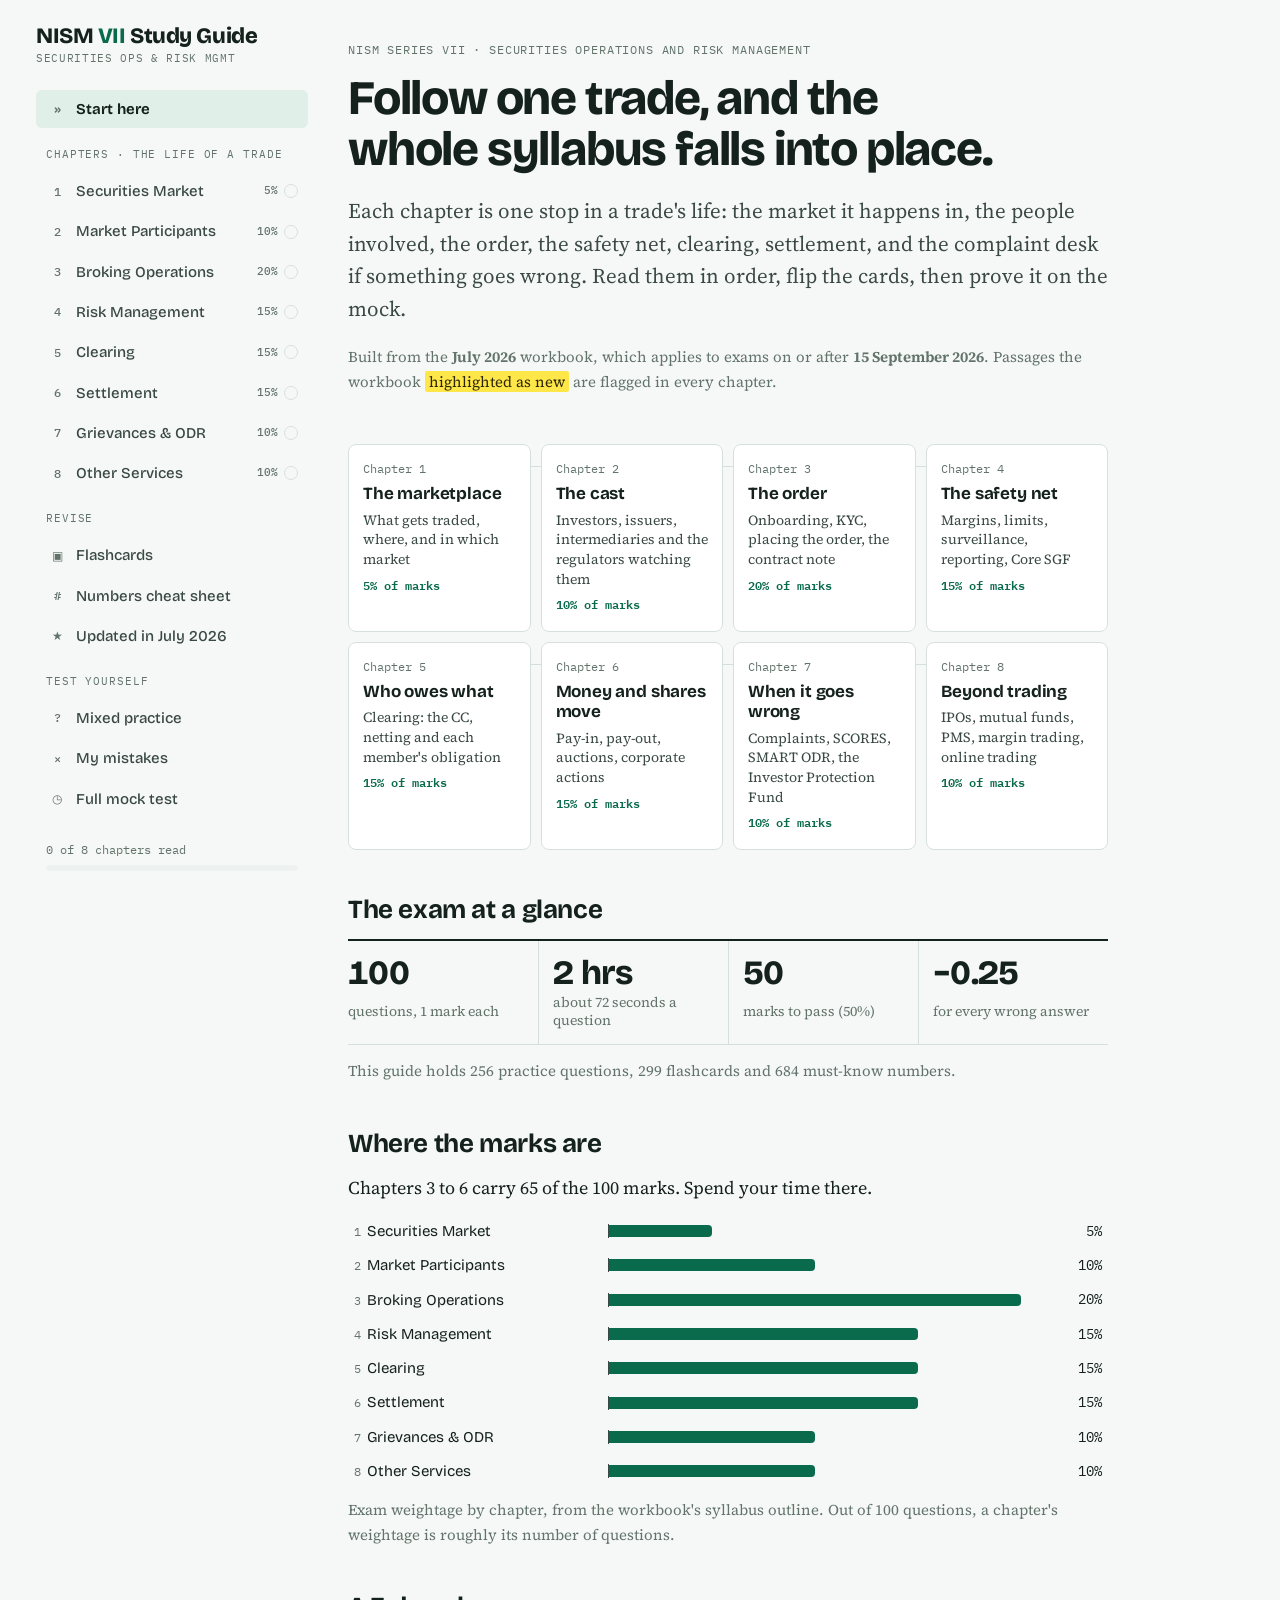
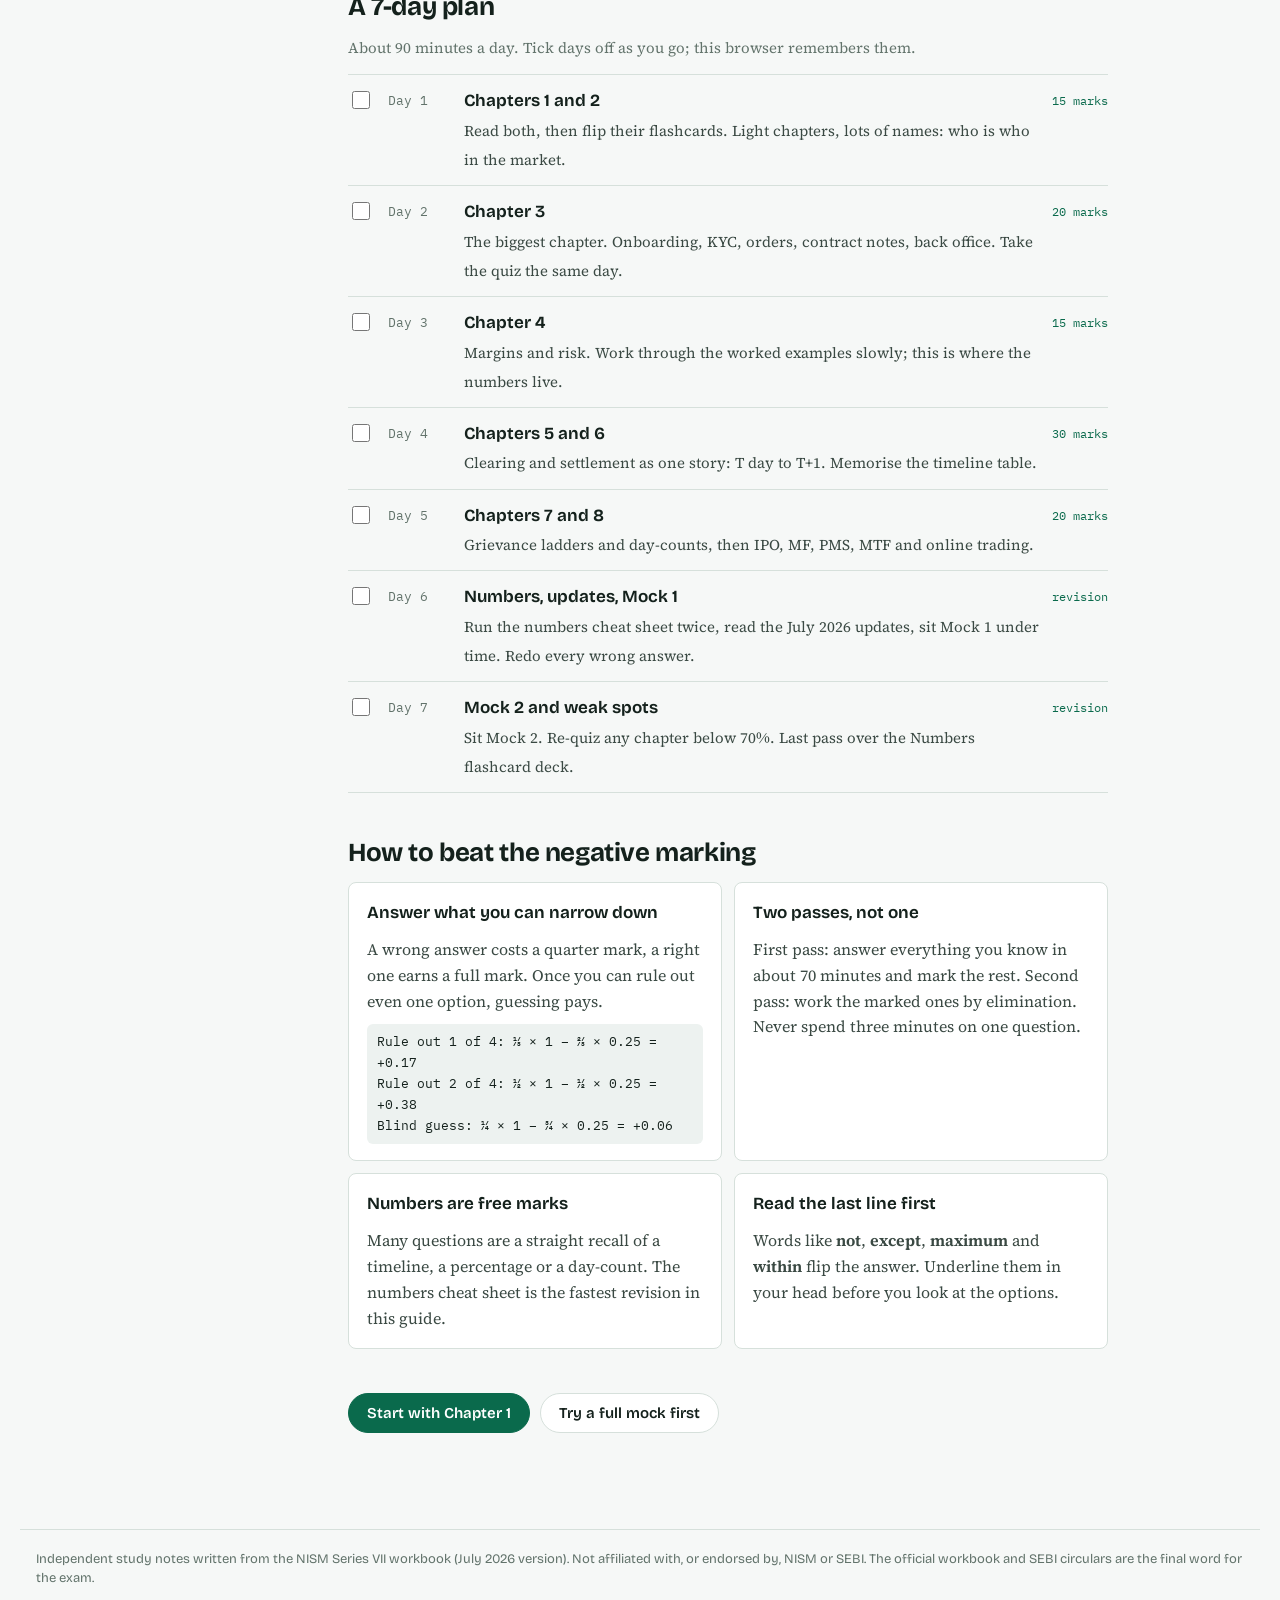
==== NISM-VII/site/index.html @ c2e6e988 "Initial commit" ====
<!doctype html><html><head><meta charset=utf8><meta name=viewport content="width=device-width,initial-scale=1,viewport-fit=cover"><style>:root{color-scheme:light;box-sizing:border-box;padding-top:env(safe-area-inset-top,0px);padding-bottom:env(safe-area-inset-bottom,0px)}html{scroll-padding-top:env(safe-area-inset-top,0px)}body{margin:0;padding:0;font:14px -apple-system,BlinkMacSystemFont,sans-serif;background:#fff;color:#000}img{max-width:100%}[hidden]:not([hidden=until-found i]){display:none!important}</style><meta name="description" content="Free, plain-English study guide for the NISM Series VII (Securities Operations and Risk Management) exam: chapter notes, flashcards, practice quizzes, a numbers cheat sheet and a timed 100-question mock test."><link rel="icon" href="data:image/svg+xml,%3Csvg xmlns=%27http://www.w3.org/2000/svg%27 viewBox=%270 0 32 32%27%3E%3Crect width=%2732%27 height=%2732%27 rx=%277%27 fill=%27%230a6a4c%27/%3E%3Ctext x=%2716%27 y=%2722%27 text-anchor=%27middle%27 font-family=%27Arial,sans-serif%27 font-weight=%27700%27 font-size=%2714%27 fill=%27white%27%3EVII%3C/text%3E%3C/svg%3E"></head><body>
<title>NISM VII Study Guide</title>

<link rel="preconnect" href="https://fonts.googleapis.com">
<link rel="preconnect" href="https://fonts.gstatic.com" crossorigin>
<link rel="stylesheet" href="https://fonts.googleapis.com/css2?family=Bricolage+Grotesque:opsz,wght@12..96,400..800&family=IBM+Plex+Mono:wght@400;500;600&family=Source+Serif+4:ital,opsz,wght@0,8..60,400..700;1,8..60,400..500&display=swap">
<style>
/* Layout: app shell. A sticky chapter rail on the left (the trade's journey, chapter by chapter) and one ~68ch reading column; under 960px the rail becomes a sticky top bar with a drop-down menu. */
:root {
  --bg: #f6f8f7;
  --surface: #ffffff;
  --sunk: #edf2f0;
  --ink: #14211c;
  --ink-2: #3a4943;
  --muted: #62736b;
  --line: #d6e0db;
  --accent: #0a6a4c;
  --accent-ink: #ffffff;
  --accent-soft: #e0efe8;
  --hook: #855700;
  --hook-soft: #faefd6;
  --trap: #ad2a20;
  --trap-soft: #fbe7e4;
  --ex: #1b5a99;
  --ex-soft: #e4edf8;
  --mark: #ffe74a;
  --mark-ink: #2b2600;
  --good: #0b7a47;
  --good-soft: #def3e7;
  --bad: #bf3329;
  --bad-soft: #fbe5e2;
  --font-display: "Bricolage Grotesque", "Segoe UI", system-ui, sans-serif;
  --font-body: "Source Serif 4", Georgia, "Times New Roman", serif;
  --font-mono: "IBM Plex Mono", ui-monospace, "Cascadia Mono", Consolas, monospace;
  --r: 8px;
}
@media (prefers-color-scheme: dark) {
  :root:not([data-theme="light"]) {
    --bg: #0d1311; --surface: #141c19; --sunk: #1a2420; --ink: #e3ebe7; --ink-2: #c2cec8; --muted: #8fa199;
    --line: #2a3732; --accent: #4cc497; --accent-ink: #05241a; --accent-soft: #15322a;
    --hook: #efbb57; --hook-soft: #2c2411; --trap: #f38b81; --trap-soft: #3a1c19; --ex: #8ab8f1; --ex-soft: #152638;
    --mark: #e8d33c; --mark-ink: #1f1b00; --good: #55d293; --good-soft: #143224; --bad: #f38b81; --bad-soft: #3a1c19;
    color-scheme: dark;
  }
}
:root[data-theme="dark"] {
  --bg: #0d1311; --surface: #141c19; --sunk: #1a2420; --ink: #e3ebe7; --ink-2: #c2cec8; --muted: #8fa199;
  --line: #2a3732; --accent: #4cc497; --accent-ink: #05241a; --accent-soft: #15322a;
  --hook: #efbb57; --hook-soft: #2c2411; --trap: #f38b81; --trap-soft: #3a1c19; --ex: #8ab8f1; --ex-soft: #152638;
  --mark: #e8d33c; --mark-ink: #1f1b00; --good: #55d293; --good-soft: #143224; --bad: #f38b81; --bad-soft: #3a1c19;
  color-scheme: dark;
}

* { box-sizing: border-box; }
html { scroll-padding-top: 24px; }
body { background: var(--bg); color: var(--ink); font-family: var(--font-body); font-size: 18px; line-height: 1.62; -webkit-font-smoothing: antialiased; }
a { color: var(--accent); }
button { font: inherit; color: inherit; }
:focus-visible { outline: 2px solid var(--accent); outline-offset: 2px; border-radius: 4px; }
b, strong { font-weight: 650; }

.shell {
  display: grid; grid-template-columns: 272px minmax(0, 1fr); gap: 40px; align-items: start;
  padding-left: max(16px, env(safe-area-inset-left, 0px)); padding-right: max(16px, env(safe-area-inset-right, 0px));
  max-width: 1240px; margin: 0 auto;
}

/* ---------- rail ---------- */
.rail { position: sticky; top: env(safe-area-inset-top, 0px); max-height: 100vh; overflow-y: auto; padding-block: 24px; font-family: var(--font-display); }
.brand { display: flex; align-items: center; justify-content: space-between; gap: 12px; }
.brand a { text-decoration: none; color: var(--ink); display: grid; gap: 2px; }
.brand .b1 { font-size: 22px; font-weight: 800; letter-spacing: -0.02em; line-height: 1.1; }
.brand .b1 em { font-style: normal; color: var(--accent); }
.brand .b2 { font-family: var(--font-mono); font-size: 11px; letter-spacing: .06em; text-transform: uppercase; color: var(--muted); }
.menu-btn { display: none; border: 1px solid var(--line); background: var(--surface); border-radius: 999px; padding: 6px 14px; font-family: var(--font-display); font-size: 14px; font-weight: 600; cursor: pointer; }
.nav { display: grid; gap: 2px; margin-top: 22px; }
.nav .grp { font-family: var(--font-mono); font-size: 11px; letter-spacing: .08em; text-transform: uppercase; color: var(--muted); margin: 16px 10px 6px; }
.nav a { display: grid; grid-template-columns: 22px minmax(0, 1fr) auto; align-items: center; gap: 8px; padding: 7px 10px; border-radius: 6px; color: var(--ink-2); text-decoration: none; font-size: 15px; font-weight: 500; }
.nav a:hover { background: var(--sunk); color: var(--ink); }
.nav a.on { background: var(--accent-soft); color: var(--ink); font-weight: 650; }
.nav .no { font-family: var(--font-mono); font-size: 12px; color: var(--muted); text-align: center; }
.nav .t { overflow: hidden; text-overflow: ellipsis; white-space: nowrap; }
.nav .meta { font-family: var(--font-mono); font-size: 11px; color: var(--muted); font-variant-numeric: tabular-nums; display: flex; gap: 6px; align-items: center; }
.nav .tick { width: 14px; height: 14px; border-radius: 50%; border: 1.5px solid var(--line); display: inline-grid; place-items: center; }
.nav .tick.done { background: var(--accent); border-color: var(--accent); }
.nav .tick.done::after { content: ""; width: 6px; height: 3px; border: solid var(--accent-ink); border-width: 0 0 1.5px 1.5px; transform: rotate(-45deg) translate(0.5px, -0.5px); }
.nav .pill { font-family: var(--font-mono); font-size: 11px; background: var(--trap-soft); color: var(--trap); padding: 1px 7px; border-radius: 999px; }
.railprog { margin: 22px 10px 0; font-family: var(--font-mono); font-size: 12px; color: var(--muted); }
.railprog .bar { height: 6px; border-radius: 3px; background: var(--sunk); margin-top: 6px; overflow: hidden; }
.railprog .bar i { display: block; height: 100%; background: var(--accent); border-radius: 3px; }

/* ---------- main ---------- */
main { min-width: 0; padding-block: 40px 96px; }
.page { max-width: 760px; }
.eyebrow { font-family: var(--font-mono); font-size: 12px; letter-spacing: .07em; text-transform: uppercase; color: var(--muted); }
h1, h2, h3, h4 { font-family: var(--font-display); text-wrap: balance; color: var(--ink); }
h1 { font-size: clamp(32px, 4.6vw, 48px); line-height: 1.06; letter-spacing: -0.025em; font-weight: 750; margin: 10px 0 16px; }
h2 { font-size: 26px; line-height: 1.2; letter-spacing: -0.015em; font-weight: 700; margin: 0 0 14px; }
h3 { font-size: 20px; font-weight: 650; margin: 0 0 10px; }
h4 { font-size: 16px; font-weight: 650; margin: 0 0 8px; }
.lead { font-size: 21px; line-height: 1.55; color: var(--ink-2); margin: 0; }
p { margin: 0 0 14px; }
.small { font-size: 15px; color: var(--muted); }
.mono { font-family: var(--font-mono); }
.h-sm { font-size: 13px; font-family: var(--font-mono); letter-spacing: .08em; text-transform: uppercase; color: var(--muted); font-weight: 500; margin-bottom: 10px; }

.btn { display: inline-flex; align-items: center; gap: 8px; border: 1px solid var(--line); background: var(--surface); color: var(--ink); padding: 10px 18px; border-radius: 999px; text-decoration: none; font-family: var(--font-display); font-weight: 600; font-size: 15px; cursor: pointer; line-height: 1.2; }
.btn:hover { border-color: var(--ink-2); }
.btn.primary { background: var(--accent); border-color: var(--accent); color: var(--accent-ink); }
.btn.primary:hover { filter: brightness(1.08); }
.btn.ghost { background: transparent; }
.btn:disabled { opacity: .45; cursor: not-allowed; }
.btns { display: flex; flex-wrap: wrap; gap: 10px; }

/* ---------- home ---------- */
.hero { display: grid; gap: 4px; margin-bottom: 36px; }
.hero .note { margin-top: 16px; font-size: 15px; color: var(--muted); }
.hero .note mark { background: var(--mark); color: var(--mark-ink); padding: 0 4px; border-radius: 2px; }
.journey { list-style: none; padding: 0; margin: 0 0 44px; display: grid; grid-template-columns: repeat(4, minmax(0, 1fr)); gap: 10px; counter-reset: stop; }
.journey li { position: relative; }
.journey a { display: grid; gap: 6px; align-content: start; height: 100%; padding: 14px 14px 16px; border: 1px solid var(--line); border-radius: var(--r); background: var(--surface); text-decoration: none; color: var(--ink); position: relative; }
.journey a:hover { border-color: var(--accent); }
.journey .stop { display: flex; justify-content: space-between; align-items: center; font-family: var(--font-mono); font-size: 12px; color: var(--muted); font-variant-numeric: tabular-nums; }
.journey .stop .tick { width: 16px; height: 16px; }
.journey .story { font-family: var(--font-display); font-weight: 700; font-size: 17px; line-height: 1.2; letter-spacing: -0.01em; }
.journey .sub { font-size: 14px; line-height: 1.4; color: var(--ink-2); }
.journey .wt { font-family: var(--font-mono); font-size: 12px; color: var(--accent); font-weight: 600; }
.journey .track { position: absolute; top: 22px; right: -11px; width: 12px; height: 1px; background: var(--line); }
.journey li:nth-child(4n) .track, .journey li:last-child .track { display: none; }

.facts { display: grid; grid-template-columns: repeat(4, minmax(0, 1fr)); gap: 0; border-top: 2px solid var(--ink); border-bottom: 1px solid var(--line); margin-bottom: 14px; }
.facts div { padding: 14px 14px 14px 0; display: grid; gap: 2px; }
.facts div + div { padding-left: 14px; border-left: 1px solid var(--line); }
.facts b { font-family: var(--font-display); font-size: 34px; font-weight: 750; letter-spacing: -0.02em; line-height: 1.05; font-variant-numeric: tabular-nums; }
.facts span { font-size: 14px; color: var(--muted); line-height: 1.35; }
.block { margin-bottom: 44px; }

.wbars { display: grid; gap: 4px; margin: 6px 0 12px; }
.wrow { display: grid; grid-template-columns: minmax(0, 15rem) minmax(0, 1fr) 4.2rem; gap: 14px; align-items: center; padding: 3px 6px; border-radius: 6px; text-decoration: none; color: var(--ink); position: relative; }
.wrow:hover { background: var(--sunk); }
.wrow .lbl { font-family: var(--font-display); font-size: 15px; white-space: nowrap; overflow: hidden; text-overflow: ellipsis; }
.wrow .lbl span { font-family: var(--font-mono); color: var(--muted); font-size: 12px; margin-right: 6px; }
.wrow .track2 { height: 14px; border-left: 1px solid var(--ink-2); display: flex; align-items: center; }
.wrow .track2 i { display: block; height: 12px; background: var(--accent); border-radius: 0 4px 4px 0; width: calc(var(--w) * 5%); }
.wrow .val { font-family: var(--font-mono); font-size: 14px; font-variant-numeric: tabular-nums; text-align: right; }
.wrow .tip { position: absolute; right: 4.8rem; top: -30px; background: var(--ink); color: var(--bg); font-family: var(--font-mono); font-size: 12px; padding: 4px 8px; border-radius: 4px; opacity: 0; pointer-events: none; transition: opacity .12s; white-space: nowrap; z-index: 2; }
.wrow:hover .tip, .wrow:focus-visible .tip { opacity: 1; }

.plan { list-style: none; padding: 0; margin: 0; display: grid; gap: 0; border-top: 1px solid var(--line); }
.plan li { display: grid; grid-template-columns: 28px 64px minmax(0, 1fr) auto; gap: 12px; align-items: start; padding: 12px 0; border-bottom: 1px solid var(--line); }
.plan input { width: 18px; height: 18px; margin-top: 4px; accent-color: var(--accent); }
.plan .day { font-family: var(--font-mono); font-size: 13px; color: var(--muted); padding-top: 3px; }
.plan .what b { font-family: var(--font-display); font-weight: 650; display: block; font-size: 17px; }
.plan .what span { font-size: 15px; color: var(--ink-2); }
.plan .mk { font-family: var(--font-mono); font-size: 12px; color: var(--accent); padding-top: 4px; white-space: nowrap; }
.plan li.done .what { opacity: .55; }

.tips { display: grid; grid-template-columns: repeat(2, minmax(0, 1fr)); gap: 12px; }
.tip-card { background: var(--surface); border: 1px solid var(--line); border-radius: var(--r); padding: 16px 18px; }
.tip-card h3 { font-size: 17px; }
.tip-card p { font-size: 16px; margin: 0; color: var(--ink-2); }
.tip-card .calc { font-family: var(--font-mono); font-size: 13px; background: var(--sunk); padding: 8px 10px; border-radius: 6px; margin-top: 10px; color: var(--ink); line-height: 1.6; }

/* ---------- chapter ---------- */
.ch-head { margin-bottom: 28px; }
.focus { background: var(--surface); border: 1px solid var(--line); border-radius: var(--r); padding: 18px 22px 8px; margin-bottom: 26px; }
.focus ul { margin: 0; padding-left: 20px; }
.focus li { margin-bottom: 8px; font-size: 17px; }
.toc { display: flex; flex-wrap: wrap; gap: 6px; margin-bottom: 40px; }
.toc button { border: 1px solid var(--line); background: transparent; border-radius: 999px; padding: 5px 12px; font-family: var(--font-display); font-size: 14px; color: var(--ink-2); cursor: pointer; text-align: left; }
.toc button:hover { border-color: var(--accent); color: var(--ink); }
.toc .sid { font-family: var(--font-mono); font-size: 12px; color: var(--muted); margin-right: 4px; }
.sec { padding-top: 30px; margin-top: 10px; border-top: 1px solid var(--line); margin-bottom: 18px; }
.sec h2 .sid { font-family: var(--font-mono); font-size: 15px; font-weight: 500; color: var(--accent); margin-right: 10px; vertical-align: 3px; }
.sec ul.list { padding-left: 22px; margin: 0 0 16px; }
.sec ul.list li { margin-bottom: 6px; }
.sec ul.list li::marker { color: var(--accent); }

.callout { border-radius: var(--r); padding: 14px 18px 4px; margin: 18px 0; font-size: 17px; }
.callout .lbl { display: inline-block; font-family: var(--font-mono); font-size: 11px; font-weight: 600; letter-spacing: .08em; text-transform: uppercase; margin-bottom: 6px; }
.callout > div:last-child { margin-bottom: 10px; }
.callout.hook { background: var(--hook-soft); }
.callout.hook .lbl { color: var(--hook); }
.callout.trap { background: var(--trap-soft); }
.callout.trap .lbl { color: var(--trap); }
.callout.example { background: var(--ex-soft); }
.callout.example .lbl { color: var(--ex); }
.callout.new { background: var(--sunk); border: 1px dashed var(--line); }
.callout.new .lbl { background: var(--mark); color: var(--mark-ink); padding: 1px 6px; border-radius: 2px; }
p.key { font-weight: 600; margin: 16px 0; padding: 10px 0; border-top: 1px solid var(--line); border-bottom: 1px solid var(--line); }
p.key .tag, .tag { font-family: var(--font-mono); font-size: 11px; font-weight: 600; letter-spacing: .08em; text-transform: uppercase; color: var(--accent); margin-right: 10px; vertical-align: 1px; }

ol.steps { list-style: none; padding: 0; margin: 16px 0 20px; display: grid; gap: 0; }
ol.steps li { display: grid; grid-template-columns: 30px minmax(0, 1fr); gap: 14px; position: relative; padding-bottom: 14px; }
ol.steps li:not(:last-child)::before { content: ""; position: absolute; left: 14px; top: 30px; bottom: 0; width: 1px; background: var(--line); }
ol.steps .n { width: 30px; height: 30px; border-radius: 50%; border: 1.5px solid var(--accent); color: var(--accent); display: grid; place-items: center; font-family: var(--font-mono); font-size: 13px; font-weight: 600; background: var(--bg); }
ol.steps .st { display: block; font-family: var(--font-display); font-size: 17px; font-weight: 650; padding-top: 2px; }
ol.steps li > div > div { font-size: 17px; color: var(--ink-2); }

figure.tbl { margin: 18px 0 22px; }
figure.tbl figcaption { font-family: var(--font-mono); font-size: 12px; letter-spacing: .05em; text-transform: uppercase; color: var(--muted); margin-bottom: 6px; }
.scroll { overflow-x: auto; -webkit-overflow-scrolling: touch; }
table { border-collapse: collapse; width: 100%; font-size: 15.5px; line-height: 1.45; font-variant-numeric: tabular-nums; }
th { font-family: var(--font-display); font-weight: 650; text-align: left; font-size: 14px; color: var(--ink); border-bottom: 2px solid var(--ink-2); padding: 8px 12px 8px 0; vertical-align: bottom; }
td { padding: 9px 12px 9px 0; border-bottom: 1px solid var(--line); vertical-align: top; }
th + th, td + td { padding-left: 12px; }
tbody tr:hover td { background: var(--sunk); }

.compare { display: grid; gap: 12px; margin: 18px 0 22px; }
.compare.c2 { grid-template-columns: repeat(2, minmax(0, 1fr)); }
.compare.c3 { grid-template-columns: repeat(3, minmax(0, 1fr)); }
.cmp { border: 1px solid var(--line); border-radius: var(--r); padding: 14px 16px 6px; background: var(--surface); min-width: 0; }
.cmp h4 { font-size: 16px; padding-bottom: 8px; border-bottom: 1px solid var(--line); margin-bottom: 10px; }
.cmp ul { padding-left: 18px; margin: 0 0 8px; font-size: 16px; }
.cmp li { margin-bottom: 6px; }

.numtbl td:last-child, .numtbl th:last-child { text-align: right; }
.numtbl td.v { font-family: var(--font-mono); font-weight: 600; font-size: 14.5px; color: var(--ink); white-space: normal; min-width: 7rem; }
.numtbl td.r { font-family: var(--font-mono); font-size: 12px; color: var(--muted); white-space: nowrap; }

.endbar { margin-top: 36px; padding: 22px; border-radius: var(--r); background: var(--surface); border: 1px solid var(--line); display: grid; gap: 16px; }
.check { display: flex; align-items: center; gap: 10px; font-family: var(--font-display); font-weight: 600; font-size: 16px; cursor: pointer; }
.check input { width: 20px; height: 20px; accent-color: var(--accent); }
.pn { display: flex; justify-content: space-between; gap: 12px; flex-wrap: wrap; margin-top: 18px; font-family: var(--font-display); font-size: 15px; }
.pn a { text-decoration: none; }

/* ---------- flashcards ---------- */
.chips { display: flex; flex-wrap: wrap; gap: 6px; margin: 16px 0 22px; }
.chip { border: 1px solid var(--line); background: var(--surface); border-radius: 999px; padding: 5px 12px; font-family: var(--font-display); font-size: 14px; color: var(--ink-2); text-decoration: none; cursor: pointer; }
.chip.on { background: var(--ink); color: var(--bg); border-color: var(--ink); }
.fc-stage { perspective: 1400px; }
.fc { display: grid; cursor: pointer; transition: transform .45s cubic-bezier(.2,.7,.2,1); transform-style: preserve-3d; min-height: 280px; }
.fc.flipped { transform: rotateY(180deg); }
.fc .face { grid-area: 1 / 1; backface-visibility: hidden; -webkit-backface-visibility: hidden; border-radius: 12px; border: 1px solid var(--line); background: var(--surface); padding: 26px 28px; display: grid; align-content: center; gap: 14px; min-height: 280px; }
.fc .back { transform: rotateY(180deg); background: var(--accent-soft); border-color: transparent; }
.fc .face .lbl { font-family: var(--font-mono); font-size: 11px; letter-spacing: .08em; text-transform: uppercase; color: var(--muted); display: flex; justify-content: space-between; gap: 10px; }
.fc .front .txt { font-family: var(--font-display); font-size: clamp(20px, 2.8vw, 26px); font-weight: 650; line-height: 1.3; letter-spacing: -0.01em; }
.fc .back .txt { font-size: 21px; line-height: 1.5; }
.fc-bar { display: flex; justify-content: space-between; align-items: center; gap: 12px; flex-wrap: wrap; margin-top: 16px; }
.fc-count { font-family: var(--font-mono); font-size: 13px; color: var(--muted); font-variant-numeric: tabular-nums; }
.kbd { font-family: var(--font-mono); font-size: 12px; color: var(--muted); margin-top: 12px; }
.kbd kbd { font-family: var(--font-mono); border: 1px solid var(--line); border-bottom-width: 2px; border-radius: 4px; padding: 0 5px; background: var(--surface); }

/* ---------- quiz ---------- */
.qcard { background: var(--surface); border: 1px solid var(--line); border-radius: 12px; padding: 24px 26px; }
.qmeta { font-family: var(--font-mono); font-size: 12px; color: var(--muted); display: flex; flex-wrap: wrap; gap: 4px 14px; margin-bottom: 12px; font-variant-numeric: tabular-nums; }
.qtext { font-size: 20px; line-height: 1.5; margin-bottom: 18px; }
.opts { display: grid; gap: 8px; }
.opt { display: grid; grid-template-columns: 30px minmax(0, 1fr); gap: 12px; align-items: start; text-align: left; border: 1px solid var(--line); background: var(--bg); padding: 11px 14px; border-radius: var(--r); cursor: pointer; font-size: 17px; line-height: 1.45; }
.opt:hover:not(:disabled) { border-color: var(--ink-2); }
.opt .L { width: 26px; height: 26px; border-radius: 50%; border: 1px solid var(--line); display: grid; place-items: center; font-family: var(--font-mono); font-size: 12px; font-weight: 600; color: var(--muted); background: var(--surface); }
.opt.sel { border-color: var(--accent); background: var(--accent-soft); }
.opt.sel .L { background: var(--accent); color: var(--accent-ink); border-color: var(--accent); }
.opt.right { border-color: var(--good); background: var(--good-soft); }
.opt.right .L { background: var(--good); color: var(--surface); border-color: var(--good); }
.opt.wrong { border-color: var(--bad); background: var(--bad-soft); }
.opt.wrong .L { background: var(--bad); color: var(--surface); border-color: var(--bad); }
.opt:disabled { cursor: default; }
.explain { margin-top: 16px; padding: 14px 16px; border-radius: var(--r); background: var(--sunk); font-size: 16.5px; }
.explain .verdict { font-family: var(--font-display); font-weight: 700; font-size: 17px; display: block; margin-bottom: 4px; }
.explain .verdict.ok { color: var(--good); }
.explain .verdict.no { color: var(--bad); }
.explain .ref { font-family: var(--font-mono); font-size: 12px; color: var(--muted); margin-top: 6px; display: block; }
.qfoot { display: flex; justify-content: space-between; align-items: center; gap: 12px; flex-wrap: wrap; margin-top: 18px; }
.progressline { height: 4px; background: var(--sunk); border-radius: 2px; overflow: hidden; margin-bottom: 18px; }
.progressline i { display: block; height: 100%; background: var(--accent); }
.score { display: grid; grid-template-columns: repeat(3, minmax(0, 1fr)); border-top: 2px solid var(--ink); border-bottom: 1px solid var(--line); margin: 18px 0 24px; }
.score div { padding: 14px 14px 14px 0; display: grid; gap: 2px; }
.score div + div { padding-left: 14px; border-left: 1px solid var(--line); }
.score b { font-family: var(--font-display); font-size: 34px; font-weight: 750; letter-spacing: -0.02em; font-variant-numeric: tabular-nums; line-height: 1.1; }
.score span { font-size: 14px; color: var(--muted); }
.verdict-big { font-family: var(--font-display); font-size: 22px; font-weight: 700; }
.verdict-big.ok { color: var(--good); }
.verdict-big.no { color: var(--bad); }
.review { display: grid; gap: 12px; margin-top: 16px; }
.rv { border: 1px solid var(--line); border-radius: var(--r); padding: 14px 16px; background: var(--surface); font-size: 16px; }
.rv .q { margin-bottom: 8px; }
.rv .a { display: grid; gap: 2px; font-size: 15px; }
.rv .a .y { color: var(--bad); }
.rv .a .y.ok { color: var(--good); }
.rv .a .c { color: var(--good); }
.rv .why { color: var(--ink-2); font-size: 15px; margin-top: 6px; }
.start-grid { display: grid; grid-template-columns: repeat(auto-fit, minmax(210px, 1fr)); gap: 10px; margin: 18px 0; }
.start { text-align: left; border: 1px solid var(--line); border-radius: var(--r); background: var(--surface); padding: 16px 18px; cursor: pointer; display: grid; gap: 4px; }
.start:hover:not(:disabled) { border-color: var(--accent); }
.start b { font-family: var(--font-display); font-size: 18px; font-weight: 700; }
.start span { font-size: 15px; color: var(--ink-2); }

/* ---------- mock ---------- */
.mockbar { position: sticky; top: env(safe-area-inset-top, 0px); z-index: 5; background: var(--bg); padding: 12px 0; margin-bottom: 14px; border-bottom: 1px solid var(--line); display: flex; justify-content: space-between; align-items: center; gap: 12px; flex-wrap: wrap; }
.timer { font-family: var(--font-mono); font-size: 22px; font-weight: 600; font-variant-numeric: tabular-nums; }
.timer.low { color: var(--bad); }
.mockbar .stat { font-family: var(--font-mono); font-size: 13px; color: var(--muted); }
.grid100 { display: grid; grid-template-columns: repeat(10, minmax(0, 1fr)); gap: 4px; margin-top: 18px; max-width: 420px; }
.grid100 button { aspect-ratio: 1; border: 1px solid var(--line); background: var(--surface); border-radius: 4px; font-family: var(--font-mono); font-size: 11px; cursor: pointer; padding: 0; color: var(--ink-2); max-width: 100%; }
.grid100 button.ans { background: var(--accent-soft); border-color: var(--accent); color: var(--ink); }
.grid100 button.mk { box-shadow: inset 0 -3px 0 var(--hook); }
.grid100 button.cur { outline: 2px solid var(--ink); outline-offset: 1px; }
.legend { display: flex; flex-wrap: wrap; gap: 14px; font-family: var(--font-mono); font-size: 12px; color: var(--muted); margin-top: 10px; }
.legend i { display: inline-block; width: 12px; height: 12px; border-radius: 3px; border: 1px solid var(--line); vertical-align: -2px; margin-right: 5px; background: var(--surface); }
.legend i.ans { background: var(--accent-soft); border-color: var(--accent); }
.legend i.mk { box-shadow: inset 0 -3px 0 var(--hook); }
.confirm { margin-top: 14px; padding: 14px 16px; border: 1px solid var(--bad); border-radius: var(--r); background: var(--bad-soft); display: grid; gap: 10px; }
.rules { padding-left: 20px; margin: 0 0 18px; }
.rules li { margin-bottom: 6px; }

/* ---------- numbers / updates ---------- */
.search { width: 100%; max-width: 420px; padding: 10px 14px; border-radius: 999px; border: 1px solid var(--line); background: var(--surface); color: var(--ink); font: 16px var(--font-display); margin: 10px 0 20px; }
.numgroup { margin-bottom: 32px; }
.numgroup h3 a { color: inherit; text-decoration: none; }
.numgroup h3 .no { font-family: var(--font-mono); color: var(--accent); font-size: 15px; margin-right: 8px; }
.upd { padding: 18px 0; border-top: 1px solid var(--line); }
.upd .where { font-family: var(--font-mono); font-size: 12px; color: var(--muted); margin-bottom: 8px; }
.upd .where a { color: var(--accent); }
.empty { padding: 24px; border: 1px dashed var(--line); border-radius: var(--r); color: var(--muted); font-size: 16px; }

@media (max-width: 960px) {
  .shell { grid-template-columns: minmax(0, 1fr); gap: 0; }
  body::before { content: ""; position: fixed; inset: 0 0 auto; height: env(safe-area-inset-top, 0px); z-index: 10; background: var(--bg); }
  .rail { z-index: 20; padding-block: 12px; max-height: none; overflow: visible; background: var(--bg); border-bottom: 1px solid var(--line); margin: 0 calc(-1 * max(16px, env(safe-area-inset-right, 0px))) 0 calc(-1 * max(16px, env(safe-area-inset-left, 0px))); padding-left: max(16px, env(safe-area-inset-left, 0px)); padding-right: max(16px, env(safe-area-inset-right, 0px)); }
  .brand .b1 { font-size: 19px; }
  .menu-btn { display: inline-block; }
  .rail .nav, .rail .railprog { display: none; }
  .rail.open .nav { display: grid; max-height: 70vh; overflow-y: auto; margin-top: 10px; padding-bottom: 8px; }
  .rail.open .railprog { display: block; margin: 8px 10px 4px; }
  main { padding-top: 24px; }
  .mockbar { top: calc(env(safe-area-inset-top, 0px) + 62px); }
  html { scroll-padding-top: 76px; }
}
@media (max-width: 760px) {
  body { font-size: 17px; }
  .journey { grid-template-columns: repeat(2, minmax(0, 1fr)); }
  .journey .track { display: none; }
  .facts { grid-template-columns: repeat(2, minmax(0, 1fr)); }
  .facts div:nth-child(3) { padding-left: 0; border-left: 0; }
  .facts div:nth-child(n+3) { border-top: 1px solid var(--line); }
  .tips { grid-template-columns: minmax(0, 1fr); }
  .compare.c2, .compare.c3 { grid-template-columns: minmax(0, 1fr); }
  .wrow { grid-template-columns: minmax(0, 8.5rem) minmax(0, 1fr) 3.4rem; gap: 10px; }
  .wrow .lbl span { display: none; }
  .wrow .tip { display: none; }
  .plan li { grid-template-columns: 24px minmax(0, 1fr); }
  .plan .day { grid-column: 2; padding-top: 0; }
  .plan .what { grid-column: 2; }
  .plan .mk { grid-column: 2; padding-top: 0; }
  .plan input { grid-row: 1 / span 3; }
  .qcard { padding: 18px 16px; }
  .qtext { font-size: 18px; }
  .fc .face { padding: 22px 20px; }
  .score b { font-size: 26px; }
  .lead { font-size: 19px; }
}
@media (max-width: 420px) {
  .journey { grid-template-columns: minmax(0, 1fr); }
}
@media (prefers-reduced-motion: reduce) {
  .fc { transition: none; }
  * { scroll-behavior: auto !important; }
}
</style>

<div class="shell">
  <aside class="rail" id="rail">
    <div class="brand">
      <a href="#home"><span class="b1">NISM <em>VII</em> Study Guide</span><span class="b2">Securities Ops &amp; Risk Mgmt</span></a>
      <button class="menu-btn" id="menuBtn" aria-expanded="false" aria-controls="nav">Menu</button>
    </div>
    <nav class="nav" id="nav"></nav>
    <div class="railprog" id="railprog"></div>
  </aside>
  <main id="view" tabindex="-1"></main>
</div>

<style>.site-foot{max-width:1240px;margin:0 auto;padding-block:20px 32px;padding-left:max(16px,env(safe-area-inset-left,0px));padding-right:max(16px,env(safe-area-inset-right,0px));border-top:1px solid var(--line);font-family:var(--font-display);font-size:13px;line-height:1.5;color:var(--muted)}</style><footer class="site-foot">Independent study notes written from the NISM Series VII workbook (July 2026 version). Not affiliated with, or endorsed by, NISM or SEBI. The official workbook and SEBI circulars are the final word for the exam.</footer>
<script id="data" type="application/json">{"chapters":[{"id":1,"title":"Introduction to the Securities Market","short":"Securities Market","weight":5,"minutes":35,"big_picture":"Money sits idle with savers while companies and governments need it to build things. Financial markets are the pipes between them: the money market for short-term needs (1 day to 1 year) and the securities market for long-term capital, where new securities are sold in the primary market and then traded in the secondary market. This chapter is a tour of the product shelf (shares, debt, derivatives, money market paper, REITs, InvITs, gold bonds) and of GIFT City's IFSC, India's offshore-style financial zone.","exam_focus":["Primary vs secondary market; public issue, private placement, rights and bonus; OTC vs exchange trading","Money market tenors: call (overnight), notice (up to 14 days), term (15 days to 1 year), T-bills 91 / 182 / 364, CMBs under 91 days","CP and CD facts: ₹5 lakh multiples, 7 days to 1 year, CP rating A3, AIFI CDs 1 to 3 years","Derivatives: call vs put, forward vs futures, which contracts are cash vs physically settled and their expiry days","Currency and interest rate derivative specs: 12:30 pm expiry, FBIL rate, ₹2 lakh bond futures lot, last Thursday","REIT / InvIT numbers: ₹500 crore assets, ₹250 crore offer, 25% cap, trading lots, InvIT private placement ₹25 lakh","IFSC: GIFT City, IFSCA (2020), what can be traded there and who can deal"],"sections":[{"id":"1.1","title":"Introduction: Financial Markets and 'Securities'","blocks":[{"type":"p","text":"Some people have spare money (savers), others need it (users). Households, businesses and governments play <b>both<\/b> roles at different times. Financial markets are the pipes that move surplus money to productive use; intermediaries such as banks, FIs, mutual funds and insurers channel it from lenders to users."},{"type":"list","items":["<b>Aggregate<\/b> funds from many investors (impossible without markets).","Move funds at a <b>cost<\/b> attractive to both savers and borrowers.","Spread <b>information<\/b> to all, so the price of funds reflects everything known.","Let participants re-allocate on new information: <b>liquidity and exit options<\/b> are a core function.","Regulators streamline the systems and processes for transfer of funds."]},{"type":"key","text":"Financial market = <b>Money market<\/b> + <b>Capital (securities) market<\/b>: a transmission mechanism between investors and borrowers, linked by formal trading rules and a communication network. The securities market <b>decouples saving from investing<\/b>, so both are limited only by the economy's capacity, not by individuals."},{"type":"table","head":["#","'Securities' under the Securities Contracts (Regulation) Act, 1956 (SCRA)"],"rows":[["i","Shares, scrips, stocks, bonds, debentures, debenture stock and similar marketable securities of a company / body corporate"],["ii","Derivatives"],["iii","Units of a Collective Investment Scheme"],["iv","Security receipts (SARFAESI Act, 2002)"],["v","Units of a pooled investment vehicle"],["vi","Units of a mutual fund scheme"],["vii","Securitised debt: certificates from a special purpose distinct entity holding debt / receivables (incl. mortgage debt)"],["viii","Government securities"],["ix","Instruments declared securities by the Central Government"],["x","Rights or interest in securities"],["xi","Electronic Gold Receipts (issued against deposit of physical gold, under SEBI regulations)"],["xii","Zero Coupon Zero Principal Instruments"]]},{"type":"trap","text":"ULIPs are <b>not<\/b> securities: SCRA excludes any unit linked insurance policy combining life cover with investment, issued by an insurer under the Insurance Act, 1938."},{"type":"hook","text":"Marketable, pooled, derived, securitised or government-issued = security. Life cover plus investment (ULIP) = not. The two newest entries are about <b>Gold and Zero<\/b>."}]},{"id":"1.2","title":"Securities Market: Primary and Secondary","blocks":[{"type":"p","text":"Two <b>interdependent and inseparable<\/b> segments: the primary market (new issues) and the secondary market (trading existing issues). People buy in an IPO because they know they can sell later on the exchange."},{"type":"compare","items":[{"title":"Primary market","points":["Issuer raises capital; has <b>direct contact<\/b> with investors","Routes: IPO, FPO (Further / Follow-on Public Offer), rights issue, private placement","Provides capital at reasonable rates for expansion, diversification, consolidation","Exchanges only provide a platform for issuance and listing"]},{"title":"Secondary market","points":["Provides <b>liquidity<\/b>; deals are between two investors, <b>issuer not involved<\/b>","Two mediums: <b>OTC<\/b> (informal, negotiated, settled bilaterally) and <b>exchange / Screen Based Trading System<\/b> (anonymous, fixed settlement schedule, clearing corporation is counterparty and guarantees settlement)","An active secondary market promotes primary market growth"]}]},{"type":"table","head":["Route","Offered to","Cost"],"rows":[["Public issue (IPO / FPO)","Anybody and everybody","Issue price"],["Private placement","A select group of people","Agreed price"],["Rights issue","Existing shareholders (fresh shares)","A particular price"],["Bonus issue / stock split","Existing shareholders","No cost"]]},{"type":"table","head":["Market","Major players"],"rows":[["Primary","Merchant bankers, MFs, FIs, FPIs, individuals, issuers, lawyers, bankers to the issue, brokers, depositories, SCSBs (Self-Certified Syndicate Banks), DPs"],["Secondary","Exchanges, clearing corporations, stock brokers, MFs / AMCs, FIs, FPIs, investment companies, individuals, DPs, banks"],["Both","RTAs, custodians and depositories (infrastructure)"]]},{"type":"example","text":"Priya gets 30 shares in ABC Ltd's IPO at ₹500 and pays ₹15,000 to ABC (primary). Later she sells them on NSE at ₹540 to an unknown buyer; the ₹16,200 comes via the clearing corporation and ABC gets nothing (secondary).","title":"Same share, two markets"},{"type":"trap","text":"Select group of people = <b>private placement<\/b>; existing shareholders at a price = <b>rights<\/b>; existing shareholders at no cost = <b>bonus<\/b>. The exam swaps these freely."}]},{"id":"1.3","title":"Money Market","blocks":[{"type":"p","text":"The <b>short-term<\/b> market: instruments of <b>1 day to 1 year<\/b>, used mostly by government, banks and corporates to tide over short-term needs. RBI uses it to transmit monetary policy (reserve ratios, Open Market Operations, policy rates). Participants range from RBI and all types of banks to PDs, FIs, insurers, MFs, NBFCs, corporates and PF / pension funds."},{"type":"key","text":"Two segments: (a) <b>borrowing and lending<\/b>, with or without collateral; (b) <b>asset market<\/b> (buying and selling money market instruments such as CDs, CPs, T-bills, bankers' acceptances)."},{"type":"table","head":["Instrument","Tenor","Key facts"],"rows":[["Call money","Overnight (stretched over holidays)","Unsecured, <b>purely interbank<\/b>: only SCBs and Primary Dealers"],["Notice money","Beyond overnight, up to <b>14 days<\/b>","Uncollateralised"],["Term money","<b>15 days to 1 year<\/b>","Uncollateralised"]],"caption":"All three are dealt / reported on RBI's NDS-CALL platform, managed by CCIL"},{"type":"hook","text":"Call - Notice - Term is a ladder: <b>tonight, up to a fortnight, then up to a year<\/b>."},{"type":"p","text":"<b>Repo (ready forward contract):<\/b> borrow by <i>selling<\/i> securities with an agreement to buy them back at a higher price that includes the interest. <b>Reverse repo<\/b> is the mirror: collateralised lending. Repo tenor = time between the two legs; interest is on the first-leg amount and is received in the second leg. RBI regulates repos; they are allowed on G-Secs and corporate bonds. G-Sec repos trade on <b>CROMS<\/b> (Clearcorp Dealing Systems) and are settled by <b>CCIL<\/b>. Participants: SCBs, PDs, MFs, NBFCs, FIs, insurers, corporates, PF / pension funds, payment banks and small finance banks."},{"type":"example","text":"Bank A sells G-Secs to Mutual Fund B for ₹100 crore and buys them back after 7 days for ₹100.12 crore. Bank A did a <b>repo<\/b> (borrowed); MF B did a <b>reverse repo<\/b> (lent) and earned ₹12 lakh interest.","title":"Repo in numbers"},{"type":"compare","items":[{"title":"TREPS (tri-party repo in G-Secs)","points":["Triparty Agent handles collateral, settlement, custody; RBI authorised <b>CCIL<\/b> as TPA and CCP","Anonymous platform of Clearcorp Dealing Systems; open to all repo-eligible entities","Borrowings <b>exempt from CRR/SLR<\/b>; security acquired is SLR-eligible","Seller may <b>substitute<\/b> the security"]},{"title":"Exchange traded tri-party repo (corporate debt)","points":["Aim: improve corporate bond liquidity; follows RBI directions","TPA: <b>AMC Repo Clearing Ltd (ARCL)<\/b>, a Limited Purpose Clearing Corporation, which also clears, settles and guarantees","Trades on the exchange Debt Market Segment (Tri-party repo sub-segment)"]}]},{"type":"table","head":["Instrument","Issuer","Tenor","Must-know facts"],"rows":[["T-bills","Government of India","91, 182, 364 days","Zero coupon: issued at discount, redeemed at par; weekly RBI auction on <b>Wednesday<\/b>; traded on NDS-OM"],["Cash Management Bills","Government of India","Under 91 days","Cover temporary cash-flow mismatches; absorb excess liquidity after the weekly T-bill auction"],["Commercial Paper","Companies, NBFCs, AIFIs","7 days to 1 year","Unsecured; ₹5 lakh multiples; demat; min rating <b>A3<\/b>; Issuing and Paying Agent for each issue; RBI governs"],["Certificate of Deposit","Banks; AIFIs","Banks 7 days-1 year; AIFIs 1-3 years","Negotiable, unsecured usance promissory note against deposits; ₹5 lakh multiples"]],"caption":"Discounted instruments"},{"type":"list","items":["<b>CP condition:<\/b> any bank / FI fund-based facility of the issuer must be a <b>standard asset<\/b> at the time of issue. Other entities (co-ops, government entities, trusts, LLPs, other bodies corporate in India) need <b>net worth of ₹100 crore+<\/b>.","<b>Repo in corporate bonds<\/b> (RBI, <b>2010<\/b>): eligible collateral is listed corporate bonds / debentures (not own or related entities'), CPs, CDs, Debt ETF units, municipal debt securities and specified local authority securities."]},{"type":"hook","text":"T-bill tenors double: <b>91 x 2 = 182, x 2 = 364<\/b>. CMBs are shorter than the shortest T-bill."},{"type":"trap","text":"Repo = <b>borrowing<\/b>, reverse repo = <b>lending<\/b>. TPA for G-Sec tri-party repo is CCIL; for exchange corporate debt repo it is ARCL."}]},{"id":"1.4.1","title":"Products: Equity / Cash Market","blocks":[{"type":"p","text":"Products trade on exchange segments and sometimes OTC. The <b>equity / cash segment<\/b> handles shares, G-Secs, debentures, warrants, mutual fund units and ETFs."},{"type":"table","head":["Product","Key features"],"rows":[["Equity share","Fractional ownership; no maturity; variable returns (dividend, capital gains); voting rights; <b>last<\/b> in liquidation; riskier than debt"],["Preference share","Dividend paid <b>before<\/b> equity dividend; preferential rights over equity in profits"],["Debenture","Loan to the company: maturity date, predefined interest; in India usually secured by tangible assets"],["Government Security","Sovereign debt of Central / State Govt, issued by auction; local-currency G-Secs are risk free (government can print currency). State dated securities = SGS"],["Warrant","Right to buy equity shares after a specified period at a given price"],["Mutual fund","Pools money with a common objective; professional, diversified; open- or close-ended; <b>close-ended schemes trade on the equity segment<\/b>; equity MFs riskier than debt MFs; liquid funds hold money market paper"],["ETF","Tracks an index / commodity / bonds / basket; trades like a stock all day; <b>replicates<\/b>, not beats, the index; value based on NAV"]]},{"type":"compare","items":[{"title":"Fully convertible","points":["Converted fully into shares of the same company"]},{"title":"Partly convertible (PCD)","points":["Part converted; mix of debt and equity"]},{"title":"Non-convertible (NCD)","points":["Pure debt, repaid at maturity"]}]},{"type":"p","text":"<b>Indian Depository Receipt (IDR):<\/b> foreign companies cannot list directly in India, so they raise rupees through IDRs: rupee depository receipts created by a <b>Domestic Depository<\/b> (SEBI-registered custodian) against the foreign company's shares, which are held by a <b>foreign custodian<\/b>. IDRs are listed on Indian exchanges."},{"type":"list","items":["Hold, trade, or convert / redeem into the underlying shares, allowed <b>after 1 year from listing<\/b>.","<b>Two-way fungibility<\/b>, but shares-to-IDR conversion only within the <b>headroom<\/b> = IDRs originally issued minus IDRs outstanding (adjusted for IDRs redeemed)."]},{"type":"example","text":"10 lakh IDRs issued; 3 lakh later converted into shares, so 7 lakh outstanding. Headroom = 3 lakh: at most 3 lakh shares can be converted back into IDRs.","title":"IDR headroom"},{"type":"trap","text":"Equity is paid <b>last<\/b> in liquidation; preference dividend comes <b>before<\/b> equity dividend. Debentures can be pure debt (NCD) or quasi-equity (convertible). IDRs: <b>foreign<\/b> issuer, <b>Indian<\/b> investors, rupees."}]},{"id":"1.4.2","title":"Derivatives: The Basics","blocks":[{"type":"p","text":"A derivative is a contract whose value is <b>derived<\/b> from an underlying: stocks, bonds, commodities, currencies, interest rates or indices. Forms: forwards, futures, options, swaps; traded OTC or on exchanges."},{"type":"key","text":"Derivatives entered the definition of 'securities' via the <b>Securities Laws (Second Amendment) Act, 1999<\/b>. <b>SCRA Section 18A<\/b>: derivative contracts are legal and valid if traded on a recognised exchange, settled on its clearing house per its bye-laws, and between parties / on terms notified by the Central Government."},{"type":"p","text":"SCRA's definition covers: a security derived from a debt instrument, share, loan, risk instrument or contract for differences; a contract deriving value from prices or price indices of securities; commodity derivatives; and other instruments the Central Government declares."},{"type":"table","head":["Product","Definition","Where"],"rows":[["Forward","Promise to deliver an asset on a set future date at a set price; <b>non-standardised<\/b>","OTC"],["Futures","Agreement to buy / sell at a future date and price; <b>standardised<\/b> (quantity, quality, delivery time and place); a special type of forward","Exchange"],["Options","Buyer gets a <b>right but not an obligation<\/b> to buy / sell at a set price within or at the end of a period","Exchange and OTC"],["Swap","Exchange of future cash flows by a set formula; a series of forwards; hedges interest, currency, commodity risk","Mainly OTC"]]},{"type":"compare","items":[{"title":"Call option","points":["Right, not obligation, to <b>BUY<\/b> a given quantity at a given price on or before a date"]},{"title":"Put option","points":["Right, not obligation, to <b>SELL<\/b> a given quantity at a given price on or before a date"]}]},{"type":"hook","text":"<b>Call<\/b> the shares towards you (buy); <b>put<\/b> them away (sell)."},{"type":"key","text":"Exchange-traded derivatives are <b>futures and options<\/b>, on stocks, indices, currencies, interest rates and commodities. For derivatives, 'OTC' means anything off-exchange, <b>including electronic trading platforms<\/b>."}]},{"id":"1.4.2.1","title":"Equity Derivatives","blocks":[{"type":"p","text":"Index F&O are available on benchmarks such as BSE's SENSEX, MSEI's SX40 and NSE's NIFTY 50, plus sectoral (bank) indices, under SEBI eligibility criteria. SEBI's expiry-day rules:"},{"type":"list","items":["All equity derivative expiries of an exchange fall on <b>either Tuesday or Thursday<\/b>.","Each exchange gets only <b>one weekly benchmark index options<\/b> contract.","All other contracts (index futures, non-benchmark index F&O, single stock F&O): <b>minimum tenor 1 month<\/b>, expiring in the <b>last week of the month<\/b> (last Tuesday / Thursday).","Changing the settlement day needs <b>prior SEBI approval<\/b>."]},{"type":"table","head":["Feature","Rule"],"rows":[["Monthly index contracts","Generally 3-month cycle"],["Long-dated index options","Up to 5 years; quarterly (Mar, Jun, Sep, Dec) and half-yearly (Jun, Dec)"],["'Long dated' means","Expiry of <b>more than 9 months<\/b>"],["Expiry day is a holiday","Expire on the <b>previous<\/b> trading day"],["New contract","Next trading day after the near-month (or weekly) expiry"],["Settlement","Index F&O: <b>cash<\/b>. Stock F&O: <b>physical<\/b>"]]},{"type":"p","text":"Stocks for F&O are chosen by the exchange using SEBI criteria: market capitalisation, median quarter sigma order size, trading volume, delivery volume etc."},{"type":"hook","text":"You cannot deliver a NIFTY, so <b>index = cash<\/b>. A share can be delivered, so <b>stock = physical<\/b>."},{"type":"trap","text":"Only <b>benchmark index options<\/b> can be weekly, one per exchange. Single stock contracts are monthly (minimum 1 month)."}]},{"id":"1.4.2.2","title":"Currency Derivatives","blocks":[{"type":"p","text":"Began in <b>2008<\/b> with USD-INR futures (NSE August 29, BSE October 1, MSEI October 7, 2008). Traded on the <b>Currency Derivatives Segment<\/b>; all contracts are <b>cash settled in INR<\/b>."},{"type":"table","head":["Feature","Futures","Options (monthly)"],"rows":[["Pairs","USDINR, EURINR, GBPINR, JPYINR + crosses EURUSD, GBPUSD, USDJPY","Monthly and weekly available"],["Cycle","Up to 12 months","3 serial monthly + 3 quarterly (Mar / Jun / Sep / Dec)"],["Last trading day","2 working days before last business day of the month, <b>12:30 pm<\/b>","Same"],["Final settlement price","FBIL reference rate; crosses derived from FCY-INR rates","FBIL reference rate on expiry"]]},{"type":"list","items":["FBIL = <b>Financial Benchmarks India Pvt. Ltd<\/b>, independent benchmark administrator for interest rates and FX.","Weekly contracts on some pairs generally expire <b>Friday, 12:30 pm<\/b>."]},{"type":"hook","text":"<b>4 + 3 = 7 pairs<\/b>: four rupee pairs (dollar, euro, pound, yen) and three crosses made only from those currencies. Currency contracts expire at lunch time, <b>12:30 pm<\/b>."},{"type":"trap","text":"Expiry rules differ: currency = 2 working days before the last business day; interest rate derivatives = last Thursday; equity = Tuesday or Thursday."}]},{"id":"1.4.2.3","title":"Interest Rate Derivatives","blocks":[{"type":"p","text":"Started with Interest Rate Futures (standardised contracts on a notional bond, interest-bearing instrument, index or interest rate, including money market futures); <b>interest rate options arrived in 2019<\/b>. IRFs exist on single GoI securities in <b>4-8, 8-11 and 11-15 year<\/b> baskets, <b>91-day T-Bills<\/b> and <b>Overnight MIBOR<\/b>. SEBI has also allowed futures on Corporate Bond Indices. Options are on single-bond GoI securities."},{"type":"table","head":["Feature","Single bond futures and options"],"rows":[["Lot size","2,000 bonds x ₹100 = <b>₹2,00,000<\/b>"],["Contracts","3 serial monthly + 3 quarterly"],["Last trading day","<b>Last Thursday<\/b> of expiry month (holiday: previous trading day)"],["Final settlement price","VWAP of the bond in the <b>last 2 hours<\/b> on NDS-OM; if fewer than <b>5 trades<\/b>, FIMMDA / FBIL price"]]},{"type":"key","text":"IRDs trade on the <b>Currency Derivatives segment<\/b>. SEBI permits physical settlement, but all are currently <b>cash settled<\/b>."}]},{"id":"1.4.2.4","title":"Commodity Derivatives","blocks":[{"type":"p","text":"Derived from commodities such as gold, silver, metals, energy and agricultural goods; may be <b>cash settled or physically settled<\/b> with actual delivery. Traded on the <b>Commodity Derivatives Segment<\/b>."}]},{"id":"1.4.3","title":"Debt Market","blocks":[{"type":"p","text":"G-Secs, money market instruments, bonds and debentures, traded OTC, on electronic platforms or exchanges. Two parts: the <b>G-Sec market<\/b> and the <b>corporate bond market<\/b>."},{"type":"compare","items":[{"title":"Treasury bills","points":["Original maturity <b>under 1 year<\/b>","Central Government only"]},{"title":"Dated securities","points":["Original maturity <b>1 year or more<\/b>","Central and State Governments (State Government Securities)"]}]},{"type":"list","items":["G-Secs acknowledge government debt and carry practically no default risk: <b>'risk-free gilt-edged'<\/b>. Investors: banks, insurers, PFs, MFs, state governments, FPIs.","<b>Primary:<\/b> RBI auctions (yield or price based). <b>Secondary:<\/b> mainly RBI's <b>NDS-OM<\/b>; also OTC, RBI Retail Direct, exchanges.","RBI (Access Criteria for NDS-OM) Directions, <b>2025<\/b>: access via direct, indirect or <b>Stock Broker Connect<\/b> (a broker gives its individual demat clients access). SEBI lets brokers do this through a <b>Separate Business Unit (SBU)<\/b>."]},{"type":"trap","text":"State Governments issue <b>only dated securities<\/b>, never T-bills. (The workbook calls them both 'SGS' and 'SDS'.)"},{"type":"p","text":"<b>Corporate bonds<\/b> are issued by non-government entities (companies, municipal corporations) for expansion, modernisation, restructuring and M&A, by public offer or private placement. About <b>99%<\/b> are <b>privately placed<\/b>."},{"type":"table","head":["Platform","What it does"],"rows":[["EBP (Electronic Book Provider / Bidding Platform)","Primary private placements; SEBI circular of <b>April 21, 2016<\/b>. Mandatory (by issue size etc.) for debt securities, non-convertible redeemable preference shares, municipal debt; optional for securitised debt, security receipts, CPs, CDs and REIT / SM REIT / InvIT units"],["OTC + reporting platform","Secondary trades negotiated by phone / intermediaries; regulated entities must report them on the exchange platform in time"],["RFQ (Request for Quote)","Launched <b>early 2020<\/b>; screen-based quotes with audit trail; <b>pre-trade transparency<\/b>"],["Exchange trading","Regulated entities trade directly or via brokers; others only via brokers"],["Online Bond Platform","Electronic system (not an exchange or EBP) offering listed / to-be-listed debt to non-institutional investors; the provider (OBPP) must register as a <b>stock broker in the debt segment<\/b>"]]},{"type":"hook","text":"<b>EBP<\/b> is where a bond is born, <b>RFQ<\/b> is where institutions haggle, an <b>OBP<\/b> is the retail shop window."}]},{"id":"1.4.4","title":"Other Asset Classes: REITs, InvITs, SGBs, Rights Entitlements","blocks":[{"type":"p","text":"<b>REIT:<\/b> SEBI-registered trust investing in commercial real estate; defined as pooling <b>₹50 crore or more<\/b> to issue units to at least <b>200 investors<\/b>, who get the income without day-to-day control. <b>InvIT:<\/b> SEBI-registered trust investing in infrastructure. Both governed by SEBI Regulations of <b>2014<\/b>."},{"type":"table","head":["Feature","REIT","InvIT"],"rows":[["Asset value / offer size","≥ ₹500 crore / ≥ ₹250 crore","≥ ₹500 crore / ≥ ₹250 crore"],["Route","Initial offer <b>only by public issue<\/b>","Public issue (IPO) and / or private placement"],["Min subscription","₹10,000-15,000","Public ₹10,000-15,000; private <b>₹25 lakh<\/b>"],["Max per non-sponsor investor","25% of unit capital","25% of unit capital"],["Investor count","≥ <b>200<\/b> public unit holders","Public: refund if < <b>20<\/b> subscribers or < <b>90%<\/b> subscribed. Private: <b>5 to 1,000<\/b>"],["Trading lot","1 unit","Public 1 unit; private <b>₹25 lakh<\/b>"],["Listing","Mandatory","Mandatory (nationwide exchange), public or private"]]},{"type":"list","items":["Follow-on routes for both: FPO, preferential allotment, QIP, rights, bonus, OFS etc.","InvIT private placement: via <b>placement memorandum<\/b>, only to institutional investors or bodies corporate (Indian or foreign). No InvIT public issue while <b>subordinate units<\/b> are outstanding.","SEBI circular of <b>November 28, 2025<\/b>: REITs reclassified as <b>equity related instruments<\/b> (for MF / SIF participation).","<b>SM REITs<\/b> (introduced <b>2024<\/b>): smaller asset size; one SM REIT can run <b>multiple schemes<\/b> like a mutual fund; minimum subscription <b>₹10 lakh<\/b>."]},{"type":"hook","text":"<b>500 / 250 / 25 / 10-15<\/b> fits both: ₹500 crore assets, ₹250 crore offer, 25% cap, ₹10-15 thousand minimum. Odd ones out: REIT 200 holders; InvIT public 20 subscribers / 90%; InvIT private is a ₹25 lakh club of 5 to 1,000."},{"type":"table","head":["Sovereign Gold Bond","Detail"],"rows":[["Launched / nature","2015; government securities in grams of gold, 1 gram and multiples"],["Tenor","<b>8 years<\/b>; paid and redeemed in rupees at the gold price (could be higher or lower)"],["Interest","<b>2.50% p.a.<\/b> on the initial investment, paid <b>semi-annually<\/b>"],["Investors","Resident individuals, HUFs, trusts, universities, charitable trusts"],["Form","Physical or demat; exchange-tradable only in demat"],["Status","Per footnote, no fresh tranches currently open for direct subscription"]]},{"type":"p","text":"<b>Rights Entitlements (REs):<\/b> the right to apply for rights shares in proportion to holdings, credited in demat to shareholders on the record date under a <b>separate ISIN<\/b>. REs trade on exchanges like shares, so a holder can sell and anyone can buy; the RE holder then applies via the SEBI-specified mechanism."},{"type":"example","text":"You hold 100 XYZ shares; a 1:5 rights issue credits 20 REs. Not wanting to invest, you sell them on NSE at ₹12 each for ₹240. The buyer must apply and pay the issue price to get the shares.","title":"Rights entitlement"},{"type":"trap","text":"SGB interest (2.50%) is on the <b>initial investment<\/b>, half-yearly, not on the current gold value. Investors apply only while a tranche is open."}]},{"id":"1.5","title":"International Financial Services Centres (IFSC)","blocks":[{"type":"p","text":"An IFSC serves customers <b>outside the domestic jurisdiction<\/b>: cross-border banking, insurance, asset management and capital markets, in a currency <b>other than the rupee<\/b>. India's first is at <b>GIFT City, Gandhinagar, Gujarat<\/b>: an offshore centre on Indian soil."},{"type":"list","items":["A <b>deemed foreign territory<\/b>; entities there are <b>non-residents<\/b> under FEMA.","Regulator: <b>IFSCA<\/b>, a statutory unified authority established in <b>2020<\/b> (IFSCA Act, 2019).","Tax: <b>10-year income tax holiday within a 15-year block<\/b> (main text); footnote: Union Budget 2026 made it <b>20 years within 25<\/b>. Investors are exempt from capital gains tax, STT and GST on offshore services.","<b>Direct listing<\/b> of Indian public companies' shares on international exchanges: Schedule XI of the FEM (Non-debt Instruments) Rules, 2019, and in GIFT the <b>IFSCA (Issuance and Listing of Securities) Regulations, 2021<\/b>. Operational for <b>unlisted<\/b> companies; SEBI is yet to issue guidelines for listed ones.","Bullion exchange, clearing corporation, depository and vault managers: <b>IFSCA (Bullion Exchange) Regulations, 2020<\/b>."]},{"type":"compare","items":[{"title":"Tradable on IFSC exchanges (SEBI IFSC Guidelines, 2015)","points":["Equity shares of companies incorporated <b>outside<\/b> India","Depository receipts; debt securities of eligible issuers","Currency, interest rate, index and commodity derivatives","REITs / InvITs of permissible jurisdictions; others SEBI specifies"]},{"title":"Who may deal","points":["Persons not resident in India; NRIs","Resident FIs eligible under FEMA to invest offshore (within permitted limit)","Resident persons eligible under FEMA, within the <b>Liberalised Remittance Scheme<\/b>, subject to SEBI's minimum investment"]}]},{"type":"key","text":"<b>NSE and BSE<\/b> both run IFSC exchanges (index, stock, currency, commodity derivatives and debt). Brokers need no specific SEBI approval for GIFT-IFSC: they may use a <b>Separate Business Unit<\/b>, a branch qualifying as SBU, or a subsidiary."},{"type":"trap","text":"Shares of a <b>private Indian company<\/b> cannot trade on IFSC exchanges. Tax holiday: answer 10 / 15 unless the question mentions Budget 2026 (20 / 25)."}]}],"numbers":[{"fact":"Act that defines 'securities'","value":"Securities Contracts (Regulation) Act, 1956","ref":"1.1"},{"fact":"Security receipts are defined in","value":"SARFAESI Act, 2002","ref":"1.1"},{"fact":"ULIPs excluded from 'securities': insurer under","value":"Insurance Act, 1938","ref":"1.1"},{"fact":"Money market instrument tenor","value":"1 day to 1 year","ref":"1.3"},{"fact":"Call money tenor","value":"Overnight","ref":"1.3"},{"fact":"Notice money tenor","value":"Beyond overnight, up to 14 days","ref":"1.3"},{"fact":"Term money tenor","value":"15 days to 1 year","ref":"1.3"},{"fact":"Call money participants","value":"Only SCBs and Primary Dealers","ref":"1.3"},{"fact":"T-bill tenors","value":"91, 182 and 364 days","ref":"1.3"},{"fact":"T-bill auction frequency / day","value":"Weekly, on Wednesday","ref":"1.3"},{"fact":"Cash Management Bill maturity","value":"Less than 91 days","ref":"1.3"},{"fact":"CP / CD denomination","value":"₹5 lakh and multiples","ref":"1.3"},{"fact":"CP maturity","value":"7 days to 1 year","ref":"1.3"},{"fact":"CP minimum credit rating","value":"A3","ref":"1.3"},{"fact":"CP: net worth for other entities (co-ops, trusts, LLPs etc.)","value":"₹100 crore or higher","ref":"1.3"},{"fact":"CD maturity (banks)","value":"7 days to 1 year","ref":"1.3"},{"fact":"CD maturity (AIFIs)","value":"1 year to 3 years","ref":"1.3"},{"fact":"Repo in corporate bonds introduced by RBI","value":"2010","ref":"1.3"},{"fact":"IDR conversion / redemption allowed","value":"After 1 year from listing","ref":"1.4.1"},{"fact":"Derivatives added to 'securities' by","value":"Securities Laws (Second Amendment) Act, 1999","ref":"1.4.2"},{"fact":"SCRA section on legality of derivative contracts","value":"Section 18A","ref":"1.4.2"},{"fact":"Equity derivatives expiry day","value":"Tuesday or Thursday (one per exchange)","ref":"1.4.2.1"},{"fact":"Weekly benchmark index options allowed per exchange","value":"One","ref":"1.4.2.1"},{"fact":"Minimum tenor of other equity derivatives","value":"1 month; expiry in last week of month","ref":"1.4.2.1"},{"fact":"Monthly index contract cycle","value":"3 months","ref":"1.4.2.1"},{"fact":"Long-dated index options","value":"Up to 5 years; quarterly and half-yearly expiries","ref":"1.4.2.1"},{"fact":"Option counts as long-dated if expiry is","value":"More than 9 months","ref":"1.4.2.1"},{"fact":"Currency futures launched (USD-INR)","value":"2008 (NSE Aug 29; BSE Oct 1; MSEI Oct 7)","ref":"1.4.2.2"},{"fact":"Currency pairs for futures","value":"4 INR pairs + 3 cross pairs","ref":"1.4.2.2"},{"fact":"Currency futures maximum trading cycle","value":"12 months","ref":"1.4.2.2"},{"fact":"Currency F&O last trading day","value":"2 working days before last business day of month, 12:30 pm","ref":"1.4.2.2"},{"fact":"Currency options (monthly) contracts","value":"3 serial monthly + 3 quarterly","ref":"1.4.2.2"},{"fact":"Weekly currency contracts expire","value":"Friday, 12:30 pm","ref":"1.4.2.2"},{"fact":"Interest rate options introduced","value":"2019","ref":"1.4.2.3"},{"fact":"IRF maturity baskets (GoI bonds)","value":"4-8, 8-11 and 11-15 years","ref":"1.4.2.3"},{"fact":"Other IRF underlyings","value":"91-day T-Bill, Overnight MIBOR","ref":"1.4.2.3"},{"fact":"Single bond futures lot size","value":"2,000 bonds x ₹100 = ₹2,00,000","ref":"1.4.2.3"},{"fact":"IRD contracts available","value":"3 serial monthly + 3 quarterly","ref":"1.4.2.3"},{"fact":"IRD last trading day","value":"Last Thursday of expiry month","ref":"1.4.2.3"},{"fact":"IRD final settlement price window","value":"VWAP of last 2 hours on NDS-OM","ref":"1.4.2.3"},{"fact":"IRD fallback trigger","value":"Fewer than 5 trades in last 2 hours: FIMMDA / FBIL price","ref":"1.4.2.3"},{"fact":"Share of corporate bonds via private placement","value":"About 99%","ref":"1.4.3"},{"fact":"SEBI circular on EBP for private placement","value":"April 21, 2016","ref":"1.4.3"},{"fact":"RFQ platform launched","value":"Early 2020","ref":"1.4.3"},{"fact":"RBI NDS-OM access directions","value":"2025","ref":"1.4.3"},{"fact":"REIT / InvIT regulations","value":"2014","ref":"1.4.4"},{"fact":"REIT definition","value":"Pools ₹50 crore or more; at least 200 investors","ref":"1.4.4"},{"fact":"REIT / InvIT minimum asset value","value":"₹500 crore","ref":"1.4.4"},{"fact":"REIT / InvIT minimum offer size","value":"₹250 crore","ref":"1.4.4"},{"fact":"REIT minimum public unit holders","value":"200","ref":"1.4.4"},{"fact":"REIT / InvIT max holding by one non-sponsor investor","value":"25% of unit capital","ref":"1.4.4"},{"fact":"REIT / InvIT public offer minimum subscription","value":"₹10,000 to ₹15,000","ref":"1.4.4"},{"fact":"REIT trading lot / InvIT public trading lot","value":"1 unit","ref":"1.4.4"},{"fact":"REITs reclassified as equity related instruments","value":"SEBI circular, November 28, 2025","ref":"1.4.4"},{"fact":"SM REITs introduced","value":"2024","ref":"1.4.4"},{"fact":"SM REIT minimum subscription","value":"₹10 lakh","ref":"1.4.4"},{"fact":"InvIT public issue refund triggers","value":"Fewer than 20 subscribers or under 90% subscribed","ref":"1.4.4"},{"fact":"InvIT private placement minimum investment","value":"₹25 lakh","ref":"1.4.4"},{"fact":"InvIT private placement investor count","value":"5 to 1,000","ref":"1.4.4"},{"fact":"InvIT private placement trading lot","value":"₹25 lakh","ref":"1.4.4"},{"fact":"SGB scheme launched","value":"2015","ref":"1.4.4"},{"fact":"SGB denomination","value":"1 gram of gold and multiples","ref":"1.4.4"},{"fact":"SGB tenor","value":"8 years","ref":"1.4.4"},{"fact":"SGB interest","value":"2.50% p.a., paid semi-annually","ref":"1.4.4"},{"fact":"IFSCA established","value":"2020 (IFSCA Act, 2019)","ref":"1.5"},{"fact":"IFSC income tax holiday (workbook text)","value":"10 years within a 15-year block","ref":"1.5"},{"fact":"IFSC tax holiday after Union Budget 2026 (footnote)","value":"20 years within a 25-year block","ref":"1.5"},{"fact":"Direct listing scheme location","value":"Schedule XI, FEM (Non-debt Instruments) Rules, 2019","ref":"1.5"},{"fact":"IFSCA (Issuance and Listing of Securities) Regulations","value":"2021","ref":"1.5"},{"fact":"IFSCA (Bullion Exchange) Regulations","value":"2020","ref":"1.5"},{"fact":"SEBI IFSC Guidelines","value":"2015","ref":"1.5"}],"flashcards":[{"q":"Which Act defines 'securities' in India?","a":"Securities Contracts (Regulation) Act, 1956 (SCRA)"},{"q":"Is a ULIP a 'security' under SCRA?","a":"No. ULIPs combining life cover and investment, issued by an insurer, are excluded."},{"q":"Primary vs secondary market in one line?","a":"Primary: issuer sells new securities to investors. Secondary: investors trade existing securities; issuer not involved."},{"q":"Private placement vs rights issue?","a":"Private placement: select group of people. Rights issue: fresh shares to existing shareholders at a price."},{"q":"Who guarantees settlement of exchange trades?","a":"The clearing corporation, acting as counterparty"},{"q":"Money market tenor range?","a":"1 day to 1 year"},{"q":"Call, notice, term money tenors?","a":"Call: overnight. Notice: up to 14 days. Term: 15 days to 1 year."},{"q":"Who can participate in the call money market?","a":"Only Scheduled Commercial Banks and Primary Dealers"},{"q":"Repo vs reverse repo?","a":"Repo: borrowing by selling securities with a buy-back promise. Reverse repo: collateralised lending."},{"q":"What is TREPS?","a":"Tri-party repo in G-Secs on Clearcorp's anonymous platform, CCIL as TPA and CCP; borrowings exempt from CRR/SLR"},{"q":"Who is the tri-party agent for exchange-traded corporate debt repo?","a":"AMC Repo Clearing Ltd (ARCL), a limited purpose clearing corporation"},{"q":"T-bill tenors and auction day?","a":"91, 182 and 364 days; RBI auctions weekly on Wednesday"},{"q":"CP: minimum size, tenor and rating?","a":"₹5 lakh and multiples; 7 days to 1 year; minimum rating A3"},{"q":"CD tenor for banks vs AIFIs?","a":"Banks: 7 days to 1 year. AIFIs: 1 to 3 years."},{"q":"What is an IDR?","a":"A rupee depository receipt issued by a domestic depository against shares of a foreign company, listed in India"},{"q":"When can an IDR be converted into underlying shares?","a":"After 1 year from the date of listing"},{"q":"Call option vs put option?","a":"Call: right, not obligation, to buy. Put: right, not obligation, to sell."},{"q":"Forward vs futures?","a":"Forward: non-standardised, OTC. Futures: standardised, exchange traded."},{"q":"How are index F&O and stock F&O settled?","a":"Index F&O: cash settled. Stock F&O: physically settled."},{"q":"Equity derivative expiry days allowed?","a":"Tuesday or Thursday; one weekly benchmark index option per exchange; others monthly, last week"},{"q":"Currency F&O last trading day?","a":"Two working days before the last business day of the expiry month, at 12:30 pm"},{"q":"Final settlement price of USDINR futures?","a":"FBIL (Financial Benchmarks India Pvt Ltd) reference rate"},{"q":"Lot size of single bond interest rate futures?","a":"2,000 bonds of ₹100 each = ₹2,00,000 face value"},{"q":"On which segment do interest rate derivatives trade?","a":"Currency Derivatives segment"},{"q":"What is an Online Bond Platform Provider required to do?","a":"Register with SEBI as a stock broker in the debt segment of a recognised exchange"},{"q":"REIT and InvIT trading lot (public issue)?","a":"One unit"},{"q":"InvIT private placement: minimum investment and investor count?","a":"₹25 lakh minimum; 5 to 1,000 investors; trading lot ₹25 lakh"},{"q":"SGB tenor and interest?","a":"8 years; 2.50% p.a. on initial investment, paid semi-annually"},{"q":"Rights Entitlements get what identifier?","a":"A separate ISIN, distinct from the company's main shares"},{"q":"India's first IFSC and its regulator?","a":"GIFT City, Gandhinagar; regulated by IFSCA (established 2020)"},{"q":"Who may deal in securities listed in IFSC?","a":"Non-residents, NRIs, eligible resident FIs, and residents within LRS limits"}],"questions":[{"q":"A company issues new shares only to a select group of people rather than to the public. This is called:","options":["Public issue","Private placement","Rights issue","Bonus issue"],"answer":1,"why":"An issue made to a select group of people is a private placement; an issue open to anybody is a public issue.","ref":"1.2","level":"easy"},{"q":"Which statement about options is correct?","options":["A call option gives the buyer the right but not the obligation to sell the underlying","A put option gives the buyer the right but not the obligation to buy the underlying","A put option obliges the buyer to sell the underlying","A call option gives the buyer the right but not the obligation to buy the underlying"],"answer":3,"why":"Call = right to buy; put = right to sell. In both cases the buyer has a right, not an obligation.","ref":"1.4.2","level":"easy"},{"q":"Fractional ownership in a company is represented by:","options":["Equity shares","Debentures","Bonds","Commercial paper"],"answer":0,"why":"Equity shares represent fractional ownership; shareholders collectively own the company. Debentures and bonds are loans.","ref":"1.4.1","level":"easy"},{"q":"Which of these is NOT permitted for trading on stock exchanges in IFSC under the SEBI IFSC Guidelines, 2015?","options":["Equity shares of a company incorporated outside India","Currency and interest rate derivatives","Equity shares of a private Indian company","Depository receipts"],"answer":2,"why":"The permitted list includes foreign-incorporated company shares, DRs and currency / interest rate derivatives, but not shares of private Indian companies.","ref":"1.5","level":"medium"},{"q":"Notice money in the Indian interbank market refers to unsecured borrowing for a period of:","options":["Overnight only","Beyond overnight and up to 14 days","15 days to 1 year","More than 1 year"],"answer":1,"why":"Call = overnight; notice = beyond overnight up to 14 days; term = 15 days to 1 year.","ref":"1.3","level":"easy"},{"q":"The call money market in India is restricted to:","options":["All banks, mutual funds and corporates","NBFCs and insurance companies","Scheduled Commercial Banks and Primary Dealers","Any repo-eligible entity"],"answer":2,"why":"Call money is a purely interbank market restricted to SCBs and PDs, dealt on RBI's NDS-CALL.","ref":"1.3","level":"medium"},{"q":"What is the minimum credit rating required for issuing Commercial Paper?","options":["AAA","A1","BBB","A3"],"answer":3,"why":"The minimum CRA rating for CP issuance is 'A3' as per SEBI's rating symbols.","ref":"1.3","level":"medium"},{"q":"Which of the following is true about TREPS?","options":["Funds borrowed on TREPS are exempt from RBI's CRR/SLR computation","It is run by AMC Repo Clearing Ltd as tri-party agent","Only Scheduled Commercial Banks can trade on it","The seller of the security cannot substitute the security"],"answer":0,"why":"TREPS borrowings are exempt from CRR/SLR, CCIL is the TPA, all repo-eligible entities can trade and the seller can substitute the security.","ref":"1.3","level":"hard"},{"q":"How are single stock futures and options settled in India?","options":["Physically settled","Cash settled","Settled at the FBIL reference rate","Either, at the client's choice"],"answer":0,"why":"All stock futures and option contracts are physically settled; index F&O are cash settled.","ref":"1.4.2.1","level":"easy"},{"q":"Generally, an option contract is treated as 'long dated' when its expiry is more than:","options":["3 months","6 months","9 months","12 months"],"answer":2,"why":"Option contracts with expiry of more than 9 months are treated as long dated.","ref":"1.4.2.1","level":"medium"},{"q":"The last trading day of a monthly USDINR futures contract is:","options":["Last Thursday of the month at 3:30 pm","Two working days before the last business day of the expiry month, at 12:30 pm","Last business day of the month at 12:30 pm","Every Friday at 12:30 pm"],"answer":1,"why":"Monthly currency contracts expire two working days prior to the last business day of the expiry month at 12:30 pm.","ref":"1.4.2.2","level":"medium"},{"q":"The lot size of a single bond interest rate futures contract on GoI securities is:","options":["200 bonds = ₹20,000","1,000 bonds = ₹1,00,000","5,000 bonds = ₹5,00,000","2,000 bonds = ₹2,00,000"],"answer":3,"why":"Lot size is 2,000 bonds at ₹100 each, a face value of ₹2,00,000.","ref":"1.4.2.3","level":"medium"},{"q":"If fewer than 5 trades occur in the underlying bond during the last two hours, the final settlement price of a bond future is:","options":["The FIMMDA / FBIL price","The previous day's closing price","The RBI reference rate","The exchange's theoretical price"],"answer":0,"why":"The FSP is normally the VWAP of the last two hours on NDS-OM; with fewer than 5 trades, the FIMMDA / FBIL price is used.","ref":"1.4.2.3","level":"hard"},{"q":"Redemption or conversion of an IDR into underlying shares is permitted:","options":["Immediately on listing","After 6 months from listing","After 1 year from listing","Only at maturity"],"answer":2,"why":"IDRs can be redeemed / converted into underlying shares after 1 year from the date of listing.","ref":"1.4.1","level":"medium"},{"q":"What is the trading lot for units of an InvIT that raised funds by private placement?","options":["₹25 lakh","One unit","₹10 lakh","₹10,000 to ₹15,000"],"answer":0,"why":"Privately placed InvIT units trade in lots of ₹25 lakh; publicly issued InvIT units trade in lots of one unit.","ref":"1.4.4","level":"medium"},{"q":"A REIT must make its initial offer of units by way of:","options":["Private placement","Qualified institutional placement","Rights issue","Public issue only"],"answer":3,"why":"A REIT's initial offer must be a public issue; later issues may use FPO, QIP, preferential, rights etc.","ref":"1.4.4","level":"medium"},{"q":"The tenor of a Sovereign Gold Bond is:","options":["5 years","8 years","10 years","15 years"],"answer":1,"why":"SGBs have a tenor of 8 years and pay 2.50% p.a. semi-annually on the initial investment.","ref":"1.4.4","level":"easy"},{"q":"Unit linked insurance policies issued by insurers are included in the definition of 'securities' under SCRA, 1956.","options":["True","False"],"answer":1,"why":"The SCRA definition expressly excludes ULIPs that combine life risk cover with investment and are issued by an insurer.","ref":"1.1","level":"easy"},{"q":"In the secondary market, the issuer has direct contact with the investor.","options":["True","False"],"answer":1,"why":"Direct issuer-investor contact happens in the primary market; secondary market deals are between two investors.","ref":"1.2","level":"easy"}]},{"id":2,"title":"Market Participants in the Securities Market","short":"Market Participants","weight":10,"minutes":65,"big_picture":"Think of the securities market as a busy railway system. Investors are the passengers with money, issuers are the destinations that need it, intermediaries (exchanges, clearing corporations, depositories, brokers, custodians) run the trains and stations, and SEBI is the railway authority that writes the rule book and punishes those who break it. This chapter is a who's who of that system plus the main laws (SCRA, SEBI Act, Depositories Act, Companies Act, PMLA, insider trading and PFUTP rules) that keep it honest.","exam_focus":["Investor categories: RII (₹2 lakh), institutional, NII, FPI Category I vs II, accredited investor thresholds and validity","Membership types (only trading, self-clearing, trading-cum-clearing, PCM) and who has trading vs clearing rights","Clearing corporation basics: novation, pay-in / pay-out; depositories NSDL and CDSL and who can be a DP","Broker eligibility: age 21, HSC, 2 years' experience, ₹30 lakh paid-up capital; fit and proper; Authorised Persons","Who regulates what: SEBI, RBI, IRDAI, PFRDA, IFSCA; rules vs regulations; Section 24 of the Companies Act","PMLA: offence, 3-7 years punishment, 5-year record keeping, burden of proof on the accused","Insider trading (connected person, 6 months, UPSI list) vs PFUTP / front running vs dabba trading penalties"],"sections":[{"id":"2.1","title":"Introduction: Who Is in the Market","blocks":[{"type":"p","text":"Savers (surplus generators) and spenders (deficit generators) meet in the securities market. <b>Investors<\/b> place surplus funds in securities issued by <b>issuers<\/b>, in return for interest, dividend, capital appreciation, bonus and so on. <b>Intermediaries<\/b> are the conduits between them, and <b>regulators<\/b> supervise the whole process."},{"type":"key","text":"Regulators develop fair market practices, regulate issuers, investors and intermediaries, protect investors, and ensure high service standards from intermediaries, a supply of quality securities and non-manipulated demand."},{"type":"hook","text":"Four I's and an R: <b>Investors, Issuers, Intermediaries<\/b>, and the <b>Regulator<\/b> watching all three."}]},{"id":"2.2","title":"Investors","blocks":[{"type":"p","text":"Based on primary issue categories, investors are <b>Retail Individual Investors (RII)<\/b>, <b>Institutional Investors<\/b> and <b>Non-Institutional Investors (NII)<\/b>."},{"type":"table","head":["Category","Who","Note"],"rows":[["Retail Individual Investor","Individuals: resident Indians, NRIs, HUFs","Applies / bids for <b>not more than ₹2 lakh<\/b>"],["Institutional Investor","Domestic financial institutions, banks, insurance companies, mutual funds, Foreign Portfolio Investors, others specified by SEBI","FPI = entity established or incorporated outside India that invests in India"],["Non-Institutional Investor","Anyone other than RII and institutional: family offices, corporates, partnership firms etc.","So an individual bidding ₹3 lakh in an IPO falls here, not in RII"]]},{"type":"p","text":"The <b>SEBI (Foreign Portfolio Investors) Regulations, 2019<\/b> split FPIs into two categories:"},{"type":"compare","items":[{"title":"Category I","points":["Government and government-related investors: central banks, sovereign wealth funds, international / multilateral organisations","Entities controlled or <b>at least 75%<\/b> owned (directly / indirectly) by them","Pension funds and university funds","Appropriately regulated entities: insurers, banks, AMCs, investment managers / advisers, portfolio managers, broker / swap dealers","Entities from <b>FATF member countries<\/b> (with conditions)","Entities managed by a FATF-country Category I FPI manager, or 75%+ owned by an eligible FATF-country entity"]},{"title":"Category II","points":["Appropriately regulated funds not eligible for Category I","Endowments and foundations; charitable organisations","Corporate bodies; family offices; individuals","Regulated entities investing on behalf of their clients","Unregulated funds in the form of limited partnerships and trusts","Note: Category II <b>corporate bodies, individuals and family offices are treated as non-institutional<\/b>"]}]},{"type":"hook","text":"<b>Category I = governments, regulated institutions and FATF-linked big players<\/b>. Category II = everyone else."},{"type":"p","text":"<b>Accredited Investors (AIs)<\/b> are investors who understand financial products and their risk-return and can take informed decisions (called Qualified or Professional Investors elsewhere). SEBI has introduced the concept in India."},{"type":"table","head":["Who","Eligibility"],"rows":[["Individuals, HUFs, family trusts, sole proprietorships","Annual income <b>≥ ₹2 crore<\/b>; OR net worth <b>≥ ₹7.5 crore<\/b> (≥ ₹3.75 crore in financial assets); OR income <b>≥ ₹1 crore + net worth ≥ ₹5 crore<\/b> (≥ ₹2.5 crore in financial assets)"],["Partnership firms (Indian Partnership Act, 1932)","<b>Each partner<\/b> independently meets the individual criteria"],["Trusts (other than family trusts)","Assets under management ≥ ₹50 crore"],["Body corporate","Net worth ≥ ₹50 crore"],["Foreign investors","Rupee equivalent of their income / net worth"],["Deemed AIs (no certificate needed)","Central and State Governments, their developmental agencies and funds, QIBs under ICDR 2018, Category I FPIs, sovereign wealth funds, multilateral agencies, others SEBI specifies"]]},{"type":"hook","text":"Individual AI test is <b>2, or 7.5, or 1 + 5<\/b> (crore). The financial-asset part is always <b>half the net worth<\/b> figure (3.75 of 7.5, 2.5 of 5). Trusts and companies: a flat <b>₹50 crore<\/b>."},{"type":"list","items":["<b>Accreditation Agencies:<\/b> subsidiaries of depositories and stock exchanges (or other institutions meeting SEBI criteria) issue the certificate, <b>solely on the basis of KYC and financial information<\/b>.","<b>Validity:<\/b> criteria met for the preceding 1 financial year = valid <b>2 years<\/b>; met in each of the preceding 2 financial years = <b>3 years<\/b>; newly incorporated entity meeting the net worth test on the application date = <b>2 years<\/b>.","<b>Benefits:<\/b> lower ticket size than the regulatory minimum; a 'regulation-light' framework (relaxed prudential norms, filings, audit / valuation / reporting frequency); access to products offered exclusively to AIs."]},{"type":"p","text":"<b>Market makers<\/b> provide liquidity by giving <b>two-way (buy and sell) quotes continuously<\/b>, for a minimum amount and with a reasonable bid-ask spread. They work under SEBI or exchange guidelines (SEBI market maker circular of January 20, 2000; 'Liquidity Enhancement Scheme in the Equity Cash and Equity Derivatives Segments', April 23, 2014). In regular cash and derivatives markets, liquidity schemes are mainly run by exchanges, but on the <b>SME exchange, market making is mandatory<\/b> for all listed and traded scrips."},{"type":"trap","text":"RII limit is <b>₹2 lakh<\/b> (not ₹5 lakh or ₹10 lakh). AI certificate valid for <b>2 years<\/b> (1 year of data) or <b>3 years<\/b> (2 years of data). Market making is compulsory only on the <b>SME<\/b> exchange."}]},{"id":"2.3","title":"Issuers","blocks":[{"type":"p","text":"Public and private sector companies, banks and FIs tap the market to fund expansion; even mutual funds mobilise savings. Domestically, issuers raise money through equity shares, preference shares, debentures and bonds, by public offer and / or private placement. Since the <b>1991 reforms<\/b>, Indian companies can also raise equity abroad."},{"type":"table","head":["Instrument","What it is"],"rows":[["GDR (Global Depository Receipt)","Negotiable instrument issued by a foreign depository bank <b>other than in the US<\/b>, representing shares of a foreign company; generally traded on <b>European<\/b> exchanges"],["ADR (American Depository Receipt)","Negotiable certificate issued by a <b>US<\/b> depository bank; trades on US markets like a domestic share"],["FCCB (Foreign Currency Convertible Bond)","Bond issued by an Indian company to non-residents in <b>foreign currency<\/b>; fixed coupon; convertible into shares at a predetermined price"],["ECB (External Commercial Borrowing)","Commercial loans (bank loans, buyers' / suppliers' credit, securitised instruments, FRNs, fixed rate bonds) from recognised foreign sources; popular because borrowing costs abroad are low"],["Masala bond","<b>Rupee-denominated<\/b> bond issued <b>outside India<\/b> by an Indian entity"],["Overseas listing","Certain Indian companies may now list directly on overseas exchanges"]],"caption":"Raising money abroad: regulated mainly by RBI under FEMA, and by SEBI for equity instruments"},{"type":"compare","items":[{"title":"ADR / GDR","points":["Indian company raises money abroad","Listed overseas (US / Europe)"]},{"title":"IDR","points":["Foreign company raises money in India, in rupees","Listed in India; <b>Standard Chartered Bank<\/b> was the first IDR issuer"]}]},{"type":"hook","text":"<b>A<\/b>DR = <b>A<\/b>merica; <b>G<\/b>DR = the rest of the <b>G<\/b>lobe (mainly Europe). <b>Masala<\/b> = Indian flavour (rupee) served abroad."},{"type":"table","head":["Regulation","What it covers"],"rows":[["SEBI (Issue of Capital and Disclosure Requirements) Regulations, <b>2018<\/b> (ICDR)","Conditions and eligibility for public and rights issues; obligations of issuers and intermediaries; preferential issues, QIPs, bonus issues; IDRs; disclosures. The merchant banker / lead manager manages the issue and acts as Book Running Lead Manager (BRLM) in book-built issues"],["SEBI (Listing Obligations and Disclosure Requirements) Regulations, <b>2015<\/b> (LODR)","Listing agreement with the exchange; disclosures and obligations of listed entities; in-principle approval before further issues"],["Other","Securitised Debt Instruments and Security Receipts Regulations, 2008; Municipal Debt Securities Regulations, 2015; Non-Convertible Securities Regulations, 2021"]]},{"type":"table","head":["Where the company is listed","In-principle approval needed from"],"rows":[["On exchange(s) with nationwide trading terminals","The nationwide exchange(s) where it is listed"],["Not on any nationwide exchange","All exchanges where the securities are proposed to be listed"],["On both nationwide and non-nationwide exchanges","All nationwide exchanges"]],"caption":"LODR: in-principle approval before issuing further shares"}]},{"id":"2.4.1","title":"Market Infrastructure Institutions","blocks":[{"type":"p","text":"<b>Intermediation<\/b> means enabling buyers and sellers (through information and facilitation) to trade securities and acquire all rights attached to them. <b>Stock exchanges, clearing corporations and depositories<\/b> are together called <b>Market Infrastructure Institutions (MIIs)<\/b>."},{"type":"table","head":["MII","Core job","Key law"],"rows":[["Stock exchange","Trading platform where buyers and sellers meet","SCRA, 1956; SECC Regulations, 2018"],["Clearing corporation","Clearing, settlement and risk management; central counterparty","SECC Regulations, 2018"],["Depository","Holds securities electronically; transfers by book entry","Depositories Act, 1996"]]},{"type":"p","text":"<b>Stock exchange:<\/b> trading moved from the 'ring' to online systems (VSATs, leased lines, internet). SCRA defines it as a body of individuals constituted before corporatisation and demutualisation (sections 4A, 4B), or a body corporate under the Companies Act, for assisting, regulating or coordinating dealing in securities. Its functions:"},{"type":"list","items":["Provide the trading platform","Disseminate information","Investor education, awareness and protection","Facilitate grievance redressal","Surveillance and investigation","Listing of securities and monitoring compliance of listed companies","Inspection and monitoring of member compliance"]},{"type":"hook","text":"An exchange is seven things at once: a <b>market<\/b>, a <b>newsroom<\/b>, a <b>school<\/b>, a <b>complaints desk<\/b>, a <b>police station<\/b>, a <b>gatekeeper<\/b> (listing) and an <b>inspector<\/b> (of members)."},{"type":"p","text":"<b>Clearing corporation:<\/b> under the SECC Regulations, 2018, an entity that clears and settles trades in securities dealt on a recognised exchange; includes a clearing house and a <b>limited purpose clearing corporation<\/b> (Chapter IV-A of SECC). Its functions: <b>clearing, settlement and risk management<\/b>. It acts as <b>central counterparty<\/b>, giving a financial guarantee for all trades: this is called <b>novation<\/b>."},{"type":"compare","items":[{"title":"Pay-in (first phase)","points":["Clearing members and custodians (for institutional deals) bring money and / or securities <b>into<\/b> the clearing corporation"]},{"title":"Pay-out (second phase)","points":["The clearing corporation pays money / delivers securities <b>out<\/b> to clearing members and custodians"]}]},{"type":"example","text":"Ravi sells 100 shares at ₹1,500 and Meena buys them; they never know each other. After the trade, the clearing corporation becomes the buyer to Ravi and the seller to Meena. If Meena defaults, Ravi still receives ₹1,50,000 from the clearing corporation. That guarantee is novation.","title":"Novation"},{"type":"p","text":"<b>Depository:<\/b> holds securities in electronic form and transfers them by book entry, enabling paperless trading with speed, accuracy and safety. Under the Depositories Act, 1996 it is a company formed under the Companies Act, 1956 and registered under section 12(1A) of the SEBI Act, 1992. India has <b>two<\/b>: <b>NSDL<\/b> and <b>CDSL<\/b>."},{"type":"list","items":["Depositories serve clients through agents called <b>Depository Participants (DPs)<\/b>, appointed by the depository with SEBI approval.","Who can be a DP: banks, FIs, NBFCs, clearing corporations, RTAs, custodians, State Financial Corporations and SEBI-registered trading members.","Besides custody and dematerialisation, depositories offer transaction services (buying, selling, transfer)."]}]},{"id":"2.4.2.1","title":"Trading Members, Clearing Members and Authorised Persons","blocks":[{"type":"p","text":"A <b>stock broker<\/b> is a person with trading rights on a recognised exchange, including a trading member. He can trade on his own account and for clients, and may be an individual (sole proprietor), partnership firm, LLP, company or bank (banks may become members of the <b>currency derivatives segment<\/b> subject to prudential norms). Investors <b>cannot access the exchange directly<\/b>; they must trade through a registered broker. <b>Clearing members<\/b> have clearing and settlement rights in a recognised clearing corporation."},{"type":"table","head":["Membership type","Trading rights","Clearing rights","Clears whose trades"],"rows":[["Only trading member","Yes","<b>No<\/b>","None: must clear through a trading-cum-clearing member or a PCM"],["Trading-cum-self-clearing member","Yes","Yes","Only its own trades (own account and its clients), not custodial participants"],["Trading-cum-clearing member","Yes","Yes","Own trades plus other trading members and custodial participants"],["Professional clearing member (PCM)","<b>No<\/b>","Yes","Trading members and custodial participants"]]},{"type":"key","text":"PCM eligibility: SEBI-registered custodians and banks recognised by the clearing corporation. <b>Custodians<\/b> too are clearing members but not trading members: they settle trades of a broker's clients when assigned and must confirm whether they will settle."},{"type":"hook","text":"<b>PCM = Pure Clearing Member<\/b>: it never trades. 'Only trading member' is the opposite: trades but never clears."},{"type":"p","text":"<b>Registration:<\/b> under the <b>SEBI (Stock Brokers) Regulations, 2026<\/b> (which replaced the 1992 Regulations), a new entity applies to SEBI <b>through the stock exchange or clearing corporation<\/b>."},{"type":"list","items":["<b>One certificate of registration<\/b> from SEBI, whatever the number of exchanges, clearing corporations or segments; operating on each exchange / segment still needs that exchange's approval.","No separate registration is needed for a broker to act as clearing member (with the clearing corporation's approval), or vice versa.","SEBI sets <b>segment-wise net worth<\/b> and deposits, and fees; membership of each segment is separate.","Admission criteria: age, capital adequacy, financial track record, education, experience and <b>'fit and proper'<\/b> status (SEBI Intermediaries Regulations, 2008); exchanges may add more."]},{"type":"p","text":"<b>Base Minimum Capital (BMC):<\/b> a deposit with the exchange against which <b>no trading exposure<\/b> is allowed, set by the member's risk profile (detailed in Chapter 4)."},{"type":"table","head":["Criteria","Individual","Partnership firm / LLP","Company"],"rows":[["Law","Indian citizen","Indian Partnership Act, 1932 / LLP Act, 2008","Companies Act, 2013"],["Minimum age","21 years","21 years (designated partners)","21 years (designated directors)"],["Who runs it","Self","At least <b>2 designated partners<\/b>","At least <b>2 designated directors<\/b>"],["Education","HSC or equivalent","HSC or equivalent","HSC or equivalent (each designated director)"],["Experience","At least 2 years as partner, authorised assistant, authorised remisier or apprentice to a member","2 years in securities-related work","2 years in securities-related work"],["Capital / ownership","-","Identify Dominant Promoter Group (DPG); changes need prior Exchange / SEBI permission","Minimum paid-up equity <b>₹30 lakh<\/b> (currently); DPG norms"]],"caption":"Membership eligibility (Securities Contracts (Regulation) Rules, 1957)"},{"type":"hook","text":"<b>21 - 2 - HSC - 2<\/b>: age 21, two designated persons, HSC, two years of experience. Add ₹30 lakh paid-up capital for companies."},{"type":"list","items":["LLP / company: designated partners or directors must not be disqualified under rule 8 of SCRR, nor have been directors / partners of a member declared <b>defaulter or expelled<\/b>.","SEBI also checks infrastructure, directors' experience and disciplinary proceedings against key management persons.","At all times the <b>proprietor, one designated director / partner, or the Compliance Officer<\/b> must hold the SEBI / exchange certification (a continued admittance norm), and net worth and deposits must be maintained."]},{"type":"p","text":"<b>Fit and proper person<\/b> (Schedule II, SEBI Intermediaries Regulations, 2008): for the applicant, broker, AP, trading or clearing member, and its principal officer, directors, promoters and key management persons, SEBI may consider:"},{"type":"list","items":["Integrity, reputation and character","Absence of convictions and restraint orders","Competence, including financial solvency and net worth","Absence of categorisation as a <b>wilful defaulter<\/b>"]},{"type":"hook","text":"Fit and proper = <b>I-C-C-W<\/b>: Integrity, no Convictions, Competence, not a Wilful defaulter."},{"type":"p","text":"<b>Authorised Person (AP):<\/b> not an exchange member, but any person (individual, partnership firm, LLP or body corporate) appointed by a stock broker to provide access to the exchange's trading platform <b>as the broker's agent<\/b>."},{"type":"list","items":["Appointed with exchange approval: <b>specific prior approval for each AP<\/b>, and it is <b>segment specific<\/b>.","Must meet SEBI / exchange criteria and have adequate office space, equipment and manpower.","Written agreement in the exchange-prescribed form: scope, responsibilities, confidentiality, commission sharing, termination.","The broker is <b>responsible for all acts of omission and commission<\/b> of its AP, as if they were its own."]},{"type":"trap","text":"One SEBI registration covers all exchanges and segments, but <b>exchange approval<\/b> and <b>segment membership<\/b> are still separate. An AP is <b>not<\/b> a member of the exchange."}]},{"id":"2.4.2.2","title":"Custodians","blocks":[{"type":"p","text":"A custodian carries on the business of providing custodial services and must be <b>registered with SEBI<\/b>. Its job is to safeguard clients' securities and track corporate actions for them."},{"type":"list","items":["Maintain the client's securities account","Collect benefits or rights accruing on the securities","Keep the client informed of issuer actions affecting those benefits or rights","Maintain and reconcile records of these services"]},{"type":"key","text":"Custodians are <b>clearing members, not trading members<\/b>. When a trade is assigned to them they must confirm whether they will settle it. If the custodian <b>fails to confirm<\/b>, the obligation falls on the <b>trading member (or its clearing member)<\/b> that executed the trade."},{"type":"example","text":"A foreign fund buys ₹50 crore of shares through broker XYZ and assigns the trade to its custodian. If the custodian confirms, it settles the trade. If it does not confirm, XYZ (or XYZ's clearing member) must settle the ₹50 crore.","title":"Custodian confirmation"}]},{"id":"2.5","title":"Regulators","blocks":[{"type":"p","text":"Regulators make sure participants behave so that the market stays a trusted source of finance and investors are protected."},{"type":"table","head":["Regulator","Regulates"],"rows":[["SEBI","Securities market <b>and the commodity derivatives market<\/b>"],["RBI","Banking sector"],["IRDAI","Insurance sector"],["PFRDA","Pension fund sector"],["IFSCA","Unified regulator for financial products, services and institutions in the IFSC"],["Ministry of Finance, Ministry of Corporate Affairs","Government oversight"]]},{"type":"list","items":["Most powers under SCRA are exercised by the <b>Department of Economic Affairs (DEA), Ministry of Finance<\/b>; a few by SEBI. SEBI also exercises DEA's SCRA powers <b>concurrently<\/b>.","<b>RBI<\/b> concurrently exercises powers over contracts in gold-related securities, money market securities, securities derived from these, and ready forward contracts in debt securities.","The <b>SEBI Act and the Depositories Act<\/b> are administered primarily by SEBI.","<b>Rules<\/b> under securities laws are framed by the <b>Government<\/b>; <b>regulations<\/b> are framed by <b>SEBI<\/b>; SEBI administers all of them.","Companies Act powers on <b>issue and transfer of securities and non-payment of dividend<\/b> are administered by SEBI for listed public companies and those proposing to list.","Self-Regulatory Organisations (SROs) enforce their own rules and the securities laws relevant to them."]},{"type":"hook","text":"<b>Government writes Rules, SEBI writes Regulations.<\/b>"}]},{"id":"2.5.1","title":"Role of SEBI","blocks":[{"type":"p","text":"SEBI was established under <b>Section 3 of the SEBI Act, 1992<\/b>, an Act of Parliament. Its primary role: <b>protect investors' interests, promote development of the securities market, and regulate it<\/b>."},{"type":"list","items":["Protecting the interests of investors in securities","Promoting the development of the securities market","Regulating business in stock exchanges and other securities markets","Registering and regulating stock brokers, Authorised Persons etc.","Promoting and regulating self-regulatory organisations","Prohibiting fraudulent and unfair trade practices","Calling for information, inspections, inquiries and audits of exchanges, intermediaries, SROs, mutual funds and others"]},{"type":"hook","text":"SEBI's three-word mission: <b>Protect, Promote, Regulate<\/b>."}]},{"id":"2.5.2a","title":"Regulatory Framework: The Four Acts and Key Rules","blocks":[{"type":"p","text":"Liberalisation of the Indian securities market began in <b>1992<\/b>, aiming to protect investors, regulate and develop the market."},{"type":"table","head":["Act","Core purpose"],"rows":[["SEBI Act, <b>1992<\/b>","Gives SEBI statutory powers to protect investors, develop and regulate the market"],["Securities Contracts (Regulation) Act, <b>1956<\/b>","Central Government control over exchanges, contracts in securities and listing"],["Depositories Act, <b>1996<\/b>","Allows multiple depositories; led to NSDL and CDSL"],["Companies Act, <b>2013<\/b>","Issue, allotment, transfer of securities and company management; delegates securities powers to SEBI"]],"caption":"The four main Acts"},{"type":"hook","text":"In date order: <b>SCRA 56, SEBI 92, Depositories 96, Companies 2013<\/b>."},{"type":"table","head":["Other key law / regulation","Year"],"rows":[["Securities Contracts (Regulation) Rules","1957"],["SC(R) (Stock Exchanges and Clearing Corporations) Regulations","2018"],["SEBI (Stock Brokers) Regulations","2026"],["SEBI (Prohibition of Insider Trading) Regulations","2015"],["Prevention of Money Laundering Act","2002"],["SEBI (Prohibition of Fraudulent and Unfair Trade Practices relating to the Securities Market) Regulations","2003"],["SEBI (Custodians) Regulations","1996"],["SEBI (Substantial Acquisition of Shares and Takeovers) Regulations","2011"],["SEBI {KYC Registration Agency} Regulations","2011"],["SEBI (Intermediaries) Regulations","2008"],["SEBI (Depositories and Participants) Regulations","2018"]]},{"type":"p","text":"<b>SEBI Act, 1992:<\/b> jurisdiction over companies that list or propose to list (issue of capital and transfer of securities) and over all intermediaries and persons associated with the securities market. SEBI can conduct enquiries, audits and inspections, adjudicate offences, register and regulate intermediaries and penalise violations. It has full autonomy. Its orders are appealable before the <b>Securities Appellate Tribunal (SAT)<\/b>."},{"type":"p","text":"<b>SCRA, 1956:<\/b> direct and indirect control of virtually all aspects of securities trading and exchanges, to prevent undesirable transactions. It gives the <b>Central Government<\/b> jurisdiction over (a) stock exchanges, through recognition and continued supervision, (b) contracts in securities and (c) listing. Exchanges frame their own listing regulations, which must conform to the minimum listing criteria in the Rules."},{"type":"p","text":"<b>Depositories Act, 1996:<\/b> allows <b>multiple depositories<\/b> to create competition. Only a company under the Companies Act, sponsored by specified institutions, can set up a depository, after getting a <b>certificate of registration and a certificate of commencement of business<\/b> from SEBI. A depository <b>cannot open accounts directly<\/b>; investors deal through its DPs. The Act sets out the rights and obligations of depositories, DPs, issuers and beneficial owners."},{"type":"p","text":"<b>Companies Act, 2013:<\/b> covers issue, allotment and transfer of securities, disclosure standards in public issues, underwriting, premium and discounts, rights and bonus issues, interest and dividends, and annual reports. <b>Section 24<\/b> delegates power to SEBI: provisions on (i) issue and transfer of securities and (ii) non-payment of dividend, for listed companies and those intending to list, are administered by <b>SEBI<\/b>; in any other case, by the Central Government."},{"type":"new","text":"The only highlighted change in this chapter is in the sample question on this point: 'Stock Exchanges' now appears as option (d). The answer is still <b>SEBI<\/b>."},{"type":"p","text":"<b>SCRR, 1957:<\/b> made by the Central Government under <b>section 30 of SCRA<\/b>. Covers application for and recognition of exchanges, qualifications for membership, books and documents exchanges and brokers must maintain, and listing requirements (including units of Collective Investment Schemes)."},{"type":"p","text":"<b>SECC Regulations, 2018<\/b> (notified <b>October 3, 2018<\/b>): recognition, net worth, ownership and governance of exchanges and clearing corporations; monitoring of shareholding limits and 'fit and proper' criteria for all shareholders; KMP compensation as per SEBI norms; listing of exchanges; and <b>segregation of regulatory departments<\/b> from other departments. Read with SCRA and SCRR."}]},{"id":"2.5.2b","title":"SEBI (Stock Brokers) Regulations, 2026","blocks":[{"type":"key","text":"The <b>SEBI (Stock Brokers) Regulations, 2026<\/b> replaced the 1992 Regulations. They cover registration of stock brokers and clearing members and their operational and general obligations."},{"type":"p","text":"<b>Chapter VIII<\/b> contains the code of conduct (full list in Annexure 1). Among other things the broker must maintain high standards of integrity, promptitude and fairness; act with due skill, care and diligence; avoid manipulative, fraudulent or deceptive transactions and rumours; and never create a false market."},{"type":"list","items":["Execute client orders faithfully at the <b>best available market price<\/b>.","Issue a <b>contract note<\/b> for all transactions <b>without delay<\/b>, in the form specified by the exchange.","Maintain prescribed books of account, records and documents (Chapter 3)."]},{"type":"trap","text":"An option reading 'SEBI (Stock Brokers) Regulations, 1992' is outdated: the current framework is the <b>2026<\/b> Regulations."}]},{"id":"2.5.2c","title":"Prevention of Money Laundering Act, 2002 and SEBI AML Guidelines","blocks":[{"type":"p","text":"PMLA defines money laundering as <b>any process or activity connected with proceeds of crime<\/b>, including its concealment, possession, acquisition or use, and projecting or claiming it as untainted property. The Act aims to prevent money laundering and confiscate property derived from or involved in it."},{"type":"key","text":"<b>Section 3 (offence):<\/b> anyone who directly or indirectly attempts, knowingly assists, is knowingly a party to, or is actually involved in any of six activities with proceeds of crime: <b>concealment, possession, acquisition, use, projecting as untainted, claiming as untainted<\/b>. It is a <b>continuing activity<\/b> as long as the person enjoys the proceeds."},{"type":"table","head":["Section","What it says"],"rows":[["4","Punishment: <b>rigorous imprisonment of 3 to 7 years plus fine<\/b>; up to <b>10 years<\/b> if the proceeds relate to offences in paragraph 2 of Part A of the Schedule (the narcotics offences)"],["6","Central Government appoints an <b>Adjudicating Authority<\/b>"],["9","On confiscation, property <b>vests absolutely in the Central Government<\/b>, free of encumbrances"],["11","Adjudicating Authority has <b>civil court powers<\/b> (Code of Civil Procedure): discovery and inspection, enforcing attendance and examination on oath, compelling production of records, evidence on affidavits, issuing commissions. Summoned persons must attend and tell the truth; proceedings are judicial proceedings under IPC sections 193 and 228"],["12","Reporting entity record-keeping and reporting (below)"],["12AA","Enhanced due diligence for specified transactions"],["16, 17","Powers of authorities for summons, searches and seizures"],["24","<b>Burden of proof on the accused<\/b>: proceeds are presumed involved in money laundering unless proved otherwise"],["25, 26","Appellate Tribunal and appeals to it"],["41, 42","Appeals to the <b>High Court<\/b> against Appellate Tribunal orders, within the stipulated time"],["43","Central Government designates Courts of Session as <b>Special Courts<\/b>"]]},{"type":"p","text":"<b>Section 12<\/b>: every <b>reporting entity<\/b> (banking company, financial institution, intermediary, or person carrying on a designated business or profession) must:"},{"type":"list","items":["(a) Keep records of <b>all transactions<\/b> so that each can be reconstructed: <b>5 years from the date of the transaction<\/b>.","(b) Furnish information on prescribed transactions, attempted or executed, to the <b>Director<\/b> (Director / Additional / Joint Director appointed under section 49).","(c) Keep identity records of clients and beneficial owners, account files and correspondence: <b>5 years after the business relationship ends or the account is closed, whichever is later<\/b>.","(d) Keep all such information <b>confidential<\/b>. The Central Government may exempt any reporting entity or class."]},{"type":"p","text":"<b>Section 12AA, enhanced due diligence (EDD):<\/b> before each <b>specified transaction<\/b> the reporting entity must (a) verify the client's identity by <b>Aadhaar authentication<\/b> (or another prescribed mode if the person cannot get Aadhaar), (b) examine ownership and financial position, including <b>source of funds<\/b>, and (c) record the <b>purpose<\/b> of the transaction and the intended relationship. EDD information is kept <b>5 years from the transaction date<\/b>. If the client does not comply, the transaction is <b>not allowed<\/b>. If it looks suspicious, monitoring of the client is stepped up."},{"type":"list","items":["Specified transactions: cash withdrawal or deposit above a prescribed amount; foreign exchange transactions above a prescribed amount; high value imports or remittances; others prescribed in the interest of revenue or for high money-laundering / terror-financing risk."]},{"type":"hook","text":"PMLA in numbers: <b>3 to 7<\/b> years in jail (<b>10<\/b> for narcotics-linked proceeds), records for <b>5<\/b> years. Six verbs of the offence: <b>hide, hold, get, use, pass off, claim<\/b> (as clean)."},{"type":"trap","text":"Transaction records: 5 years from the <b>transaction<\/b>. Identity records: 5 years from the <b>end of the relationship / account closure, whichever is later<\/b>. Both are 5, never 7, 8 or 10."},{"type":"p","text":"<b>SEBI AML / CFT master circular:<\/b> explains PMLA in practice and the steps to discourage and detect money laundering and terror financing. It covers all <b>section 12 SEBI Act<\/b> intermediaries (stock brokers, share transfer agents, bankers and registrars to an issue, trustees to a trust deed, AMCs, DPs, merchant bankers, portfolio managers, investment advisers), stock exchanges and depositories: all reporting entities under PMLA and the <b>PML (Maintenance of Records) Rules, 2005<\/b>. The Rules let SEBI specify the records to keep and require an internal mechanism to detect and report transactions."},{"type":"list","items":["Topics: AML policies and written procedures, client due diligence, acceptance and identification, reliance on third parties, risk management, <b>suspicious transaction<\/b> monitoring and reporting, freezing of funds, records, reporting to <b>FIU-India<\/b>, designated officers, hiring, training and investor education.","Clients are classified <b>Low, Medium or High risk<\/b> using location, nature of business, volume and value of turnover, nature of transactions and manner of payment. Special category clients (e.g. <b>politically exposed persons<\/b>, clients from high-risk countries) may get an even higher risk rating.","Intermediaries must appoint a <b>Principal Officer<\/b> and a <b>Designated Director<\/b> for PMLA compliance."]}]},{"id":"2.5.2d","title":"SEBI (Prohibition of Insider Trading) Regulations, 2015","blocks":[{"type":"p","text":"<b>Insider trading<\/b> is dealing in a company's securities on the basis of <b>unpublished price sensitive information (UPSI)<\/b> to make a profit or avoid a loss. It gives insiders an unfair edge and damages market integrity, so it is an offence under the <b>SEBI (Prohibition of Insider Trading) Regulations, 2015<\/b>, in force from <b>May 2015<\/b>. They define insiders, restrict communication and trading, require disclosures, and set systems for listed and to-be-listed companies and intermediaries."},{"type":"key","text":"<b>Insider<\/b> (Reg 2(g)) = (i) a <b>connected person<\/b>, or (ii) anyone <b>in possession of or having access to UPSI<\/b>, however obtained. The <b>onus<\/b> of showing possession / access is first on the <b>person levelling the charge<\/b>; the trader may then show he had no possession or access, did not trade, or is covered by an exonerating circumstance."},{"type":"p","text":"<b>Connected person<\/b> (Reg 2(d)): anyone who is, or <b>during the 6 months before the act<\/b> was, associated with the company in any capacity (frequent communication with officers, contractual, fiduciary or employment relationship, director, officer, employee, professional or business relationship) that gives or may reasonably give access to UPSI."},{"type":"table","head":["Deemed connected persons (unless the contrary is established)"],"rows":[["Relatives of connected persons; persons sharing household or residence with them"],["Holding, associate or subsidiary company"],["Intermediaries under section 12 of the SEBI Act, and their employees / directors"],["Investment companies, trustee companies, AMCs, and their employees / directors; members of a mutual fund's board of trustees or its board"],["Officials of a stock exchange, clearing house or clearing corporation; officials / employees of a SEBI-recognised SRO"],["Board members or employees of a public financial institution (Section 2(72), Companies Act, 2013)"],["The company's banker"],["Any concern, firm, HUF, company or AOP in which a director, his immediate relative or the company's banker holds <b>more than 10%<\/b>"],["A firm, its partner or employee where a connected person is also a partner"]]},{"type":"p","text":"<b>UPSI<\/b> (Reg 2(n)): information about a company or its securities, not generally available, that is likely to materially affect the price once public. Ordinarily includes:"},{"type":"list","items":["Financial results; dividends; change in capital structure","Mergers, de-mergers, acquisitions, delisting, disposals, expansion, award or termination of orders / contracts outside the normal course","Changes in key managerial personnel (<b>other than<\/b> superannuation or end of term), and resignation of a Statutory or Secretarial Auditor","Change in ratings, <b>other than ESG ratings<\/b>","Proposed fund raising; agreements that may affect management or control","Initiation of a forensic audit and receipt of the final forensic audit report","Outcome of litigation or disputes that may affect the company","Grant, withdrawal, surrender, cancellation or suspension of key licences or regulatory approvals"]},{"type":"key","text":"Structure: <b>Chapter II<\/b> restrictions on communication and trading by insiders; <b>Chapter II(A)<\/b> the same for <b>mutual fund units<\/b>; <b>Chapter III<\/b> disclosures of trading by insiders. The UPSI list is illustrative, not exhaustive."},{"type":"trap","text":"Not UPSI: a KMP retiring on superannuation or end of term, and an <b>ESG<\/b> rating change. UPSI: an auditor's resignation, any other rating change. Connected-person look-back is <b>6 months<\/b>; the holding threshold is <b>more than 10%<\/b>."}]},{"id":"2.5.2e","title":"PFUTP Regulations, 2003 and Front Running","blocks":[{"type":"p","text":"The <b>SEBI (Prohibition of Fraudulent and Unfair Trade Practices relating to the Securities Market) Regulations, 2003<\/b> let SEBI investigate market manipulation and fraudulent or unfair practices."},{"type":"p","text":"<b>Fraud<\/b> (Reg 2(1)(c)): any act, expression, omission or concealment, deceitful or not, by a person or his agent or accomplice, to induce another to deal in securities, <b>whether or not there is wrongful gain or avoided loss<\/b>. Includes knowing misrepresentation or concealment, active concealment, promises with no intent to perform, reckless or baseless statements, deception that denies informed consent, acts other laws call fraudulent, and an issuer's misinformation that moves the market price."},{"type":"list","items":["<b>Regulation 3<\/b>: no person shall, directly or indirectly, (a) deal in securities fraudulently; (b) use a manipulative or deceptive device in connection with listed / to-be-listed securities; (c) employ any device, scheme or artifice to defraud; (d) engage in any act or practice that operates as fraud or deceit.","<b>Regulation 4(1)<\/b>: no manipulative, fraudulent or unfair trade practice. Always deemed included: <b>diversion or siphoning<\/b> of a listed company's assets or manipulating its books to influence the price, and trading through <b>mule accounts<\/b>."]},{"type":"table","head":["Theme","Deemed manipulative, fraudulent or unfair (Reg 4(2))"],"rows":[["Fake trading","Creating a false or misleading appearance of trading; deals not meant to transfer beneficial ownership but to move prices; <b>transactions without intention to perform or to change ownership<\/b>; circular trades between persons including intermediaries"],["Price rigging","Inducing others (even by paying them) to trade to move prices; manipulating a price, incl. a reference / benchmark price"],["Issue fraud","Inducing subscriptions (e.g. by advancing money) to fraudulently secure minimum subscription; illegal mobilisation of funds through a collective investment scheme"],["False information","Publishing untrue information (results, M&A, approvals) while dealing; spreading false or misleading information or advice through any media, physical or digital; planting false news"],["Intermediary misconduct","Trading for a client without knowledge or instructions; misusing client funds / securities held in a fiduciary capacity; inducing trades to boost brokerage; predating or falsifying contract notes, client instructions or statements; <b>mis-selling<\/b>"],["Information edge","Placing an order while holding non-public information about a substantial impending transaction in that security, its underlying or derivative"],["Stolen securities","Selling, dealing or pledging stolen, counterfeit or fraudulently issued securities (physical or demat), unless the person was a holder in due course or the securities were earlier traded in a bona fide transaction"]]},{"type":"p","text":"<b>Mis-selling<\/b>: selling securities or related services by knowingly making false or misleading statements, knowingly concealing material facts or associated risk, or not taking reasonable care that the product suits the buyer."},{"type":"p","text":"<b>Front running<\/b>: using non-public information to buy or sell securities, futures or options <b>ahead of a substantial order<\/b> in the same or related securities, expecting the price to move once the information is public. Typically a dealer or broker places his own or the firm's order ahead of a pending client order. It violates <b>Section 12A (a), (b) and (e) of the SEBI Act, 1992<\/b>, or Regulations 3(a) to (d) and 4(q) of PFUTP."},{"type":"example","text":"A dealer gets a client order to buy 5 lakh shares of ABC Ltd, enough to push the price up from ₹200. He first buys 10,000 shares for himself at ₹200, then executes the client order. The price rises to ₹206 and he sells, pocketing ₹60,000. That is front running.","title":"Front running"},{"type":"compare","items":[{"title":"Insider trading (PIT, 2015)","points":["Trading on <b>UPSI about the company<\/b> (results, mergers, dividends...)","Insider = connected person or anyone with UPSI"]},{"title":"Front running (PFUTP, 2003)","points":["Trading ahead of a <b>large pending order<\/b> using knowledge of that order","Typically a dealer or broker jumping ahead of a client"]}]},{"type":"list","items":["Where SEBI has reasonable grounds to believe trading is detrimental to investors or the market, it can order an <b>investigation<\/b> of the intermediary or persons associated with the market.","Based on the investigating officer's report, SEBI can <b>suspend or cancel registration<\/b>; violators are liable to <b>penalty<\/b>; SEBI can also run <b>parallel civil enforcement<\/b> proceedings on the same facts."]},{"type":"trap","text":"'Entering into a transaction without intention to perform it or to change ownership' is a <b>fraudulent and unfair trade practice<\/b> (PFUTP), not insider trading or money laundering."}]},{"id":"2.5.2f","title":"Dabba Trading (Illegal Trading in Securities)","blocks":[{"type":"p","text":"Under SCRA, trading in shares between persons who are not members of a recognised exchange is illegal, and exchange members must be SEBI-registered stock brokers. <b>Dabba trading<\/b> is trading by unregistered persons outside the exchange: they use prices from the exchange, internet or TV, note deals in a separate book (physical or electronic), settle only <b>price differences<\/b> without delivery, and use <b>cash<\/b> rather than banks to avoid an audit trail."},{"type":"list","items":["Investors face <b>credit risk<\/b>: the operator may default or go bankrupt, and investors have <b>no access<\/b> to the exchange's complaint redressal or arbitration mechanism.","Cash dealings breed <b>black money<\/b>, a parallel economy, money laundering and crime; cause tax evasion; offer <b>no settlement guarantee<\/b>; and bypass regulation."]},{"type":"table","head":["SCRA section","What it prohibits"],"rows":[["13","Contracts in securities other than between members of a recognised exchange in a <b>notified area<\/b> (notified by the Central Government in the Official Gazette)"],["16","All contracts except spot delivery contracts and those permitted under SCRA and exchange rules are illegal"],["17","Dealing in securities without a <b>licence from SEBI<\/b>"],["18A","Derivatives are legal only if traded on a recognised exchange and settled on its clearing house"],["19","Organising, assisting or being a member of an <b>unrecognised<\/b> stock exchange"]]},{"type":"key","text":"<b>Section 23(1) SCRA:<\/b> contravening sections <b>13, 16, 17 or 19<\/b> is punishable with imprisonment <b>up to 10 years<\/b>, or fine <b>up to ₹25 crore<\/b>, or both. <b>Section 25:<\/b> these are <b>cognizable<\/b> offences under the CrPC, 1973, so state police can investigate. <b>Section 26:<\/b> state authorities can lodge complaints. Dabba trading also attracts IPC sections 406 (criminal breach of trust), 420 (cheating) and 120-B (criminal conspiracy). The workbook prints \"130-B\"; that is a typo for 120-B."},{"type":"hook","text":"<b>Dabba = box.<\/b> Everything stays inside the operator's box: no exchange, no clearing guarantee, no bank trail, no grievance desk."},{"type":"trap","text":"Punishment: <b>10 years / ₹25 crore<\/b>, not 5 years / ₹10 crore. Section 23(1) lists 13, 16, 17 and 19 (18A is violated but is not in that list)."}]},{"id":"2.5.2g","title":"Custodian and KRA Regulations","blocks":[{"type":"p","text":"<b>SEBI (Custodian) Regulations, 1996:<\/b> a custodian must register with SEBI; to get the certificate it needs a minimum <b>net worth of ₹75 crore<\/b> and must be 'fit and proper' under Schedule II of the Intermediaries Regulations, 2008."},{"type":"list","items":["Chapter III sets out obligations; custodians follow the code of conduct in the <b>Third Schedule<\/b> and must review, monitor and evaluate their controls.","Custodial business must be <b>separate and segregated<\/b> from other activities; its officers and employees may not do any other activity.","An <b>agreement with each client<\/b> covering when securities and money are accepted or released and how rights / entitlements are received.","A <b>separate custody account for each client<\/b>, in the client's name; one client's assets never mixed with another's.","Internal controls against manipulation of records (including audits), safekeeping against theft and natural hazards, and compliance with SEBI's <b>Investor Charter<\/b>."]},{"type":"p","text":"<b>SEBI {KYC Registration Agency} Regulations, 2011:<\/b> KYC Registration Agencies (KRAs) remove the need for an investor to repeat KYC with every intermediary and give a uniform KYC process. All members must register with one or more SEBI-registered KRAs."},{"type":"table","head":["Who","Obligation","Timeline"],"rows":[["Intermediary","Client may open an account and transact as soon as KYC is complete","-"],["Intermediary","Upload initial KYC of new clients to the KRA system","Within <b>3 working days<\/b> of completing KYC"],["KRA","Send a letter to the client confirming details of initial / updated KYC (keep proof of dispatch)","Within <b>2 working days<\/b> of receipt"],["KRA","Comprehensive audit of systems by an independent auditor; report to its Board","<b>Annually<\/b>"],["KRA","Send Action Taken Report on that audit to SEBI","Within <b>3 months<\/b>"],["KRA","Upload verified KYC to the Central KYC Records Registry (CKYCRR)","Within <b>7 days<\/b> of receipt (integration from <b>August 1, 2024<\/b>)"]]},{"type":"list","items":["Intermediary: forward missing documents promptly if the KRA flags them; upload existing clients' data in the uniform format without duplication; provide KYC information when needed; keep <b>electronic<\/b> KYC records (physical records not necessary); maintain internal controls on data security.","KRA: provide KYC information in <b>data and image form<\/b>; coordinate with other KRAs to prevent duplication and keep formats uniform; keep an <b>audit trail<\/b> of uploads, changes and downloads; flag <b>PAN-exempt<\/b> clients (e.g. residents of <b>Sikkim<\/b>, UN entities / multilateral agencies exempt from tax)."]},{"type":"hook","text":"KYC clock: <b>3 - 2 - 7<\/b>. Intermediary uploads in 3 working days, KRA writes to the client in 2 working days, KRA pushes to CKYCRR in 7 days."}]},{"id":"2.5.2h","title":"Intermediaries and Depositories & Participants Regulations","blocks":[{"type":"compare","items":[{"title":"Included as 'intermediary' (Intermediaries Regs, 2008)","points":["Persons under sections 11(2)(b), (ba) and 12(1), (1A) of the SEBI Act","AMCs (under the Mutual Funds Regulations, 1996)","Clearing members","Foreign portfolio investors","Trading members of derivatives or currency derivatives segments"]},{"title":"Excluded","points":["Foreign venture capital investors","Mutual funds","Collective investment schemes","Venture capital funds"]}]},{"type":"p","text":"The Regulations cover registration of intermediaries, general obligations (investor grievance redressal, compliance officer, investment advice, code of conduct), inspection and disciplinary proceedings."},{"type":"key","text":"<b>Chapter III B, Usage of Artificial Intelligence:<\/b> any SEBI-regulated person using AI / ML tools, built in-house or bought from third parties, is <b>solely responsible<\/b> for (a) privacy, security and integrity of investor and stakeholder data, (b) the output it relies on, and (c) compliance with applicable laws, whatever the scale of use. <b>Chapter III C<\/b> deals with <b>verification of past risk and return metrics<\/b>."},{"type":"p","text":"<b>SEBI (Depositories and Participants) Regulations, 2018:<\/b> registration, ownership and governance of depositories and DPs; their rights and obligations; and procedures for pledge and hypothecation, listing of securities, surrender of securities etc."},{"type":"trap","text":"A <b>mutual fund<\/b> is not an 'intermediary' under these Regulations, but its <b>AMC<\/b> is. Using a third-party AI tool does not shift responsibility away from the regulated entity."}]},{"id":"A1","title":"Code of Conduct for Stock Brokers (Annexure 1)","blocks":[{"type":"p","text":"Three groups of duties: general conduct, duties to investors, and duties to other brokers."},{"type":"table","head":["General: a stock broker shall"],"rows":[["Maintain high standards of <b>integrity, promptitude and fairness<\/b>"],["Act with due <b>skill, care and diligence<\/b>"],["Not indulge in manipulative, fraudulent or deceptive transactions or schemes, or spread rumours to distort the market or for personal gain"],["Not create a <b>false market<\/b>, alone or in concert, or harm investors or the smooth functioning of the market"],["Not indulge in <b>excessive speculative business<\/b> beyond reasonable levels not commensurate with his financial soundness"],["Abide by the Act, rules and regulations of the Government, SEBI and the exchange"]]},{"type":"table","head":["Duty towards the investor"],"rows":[["Execute orders at the <b>best available market price<\/b>; not refuse a <b>small investor<\/b> merely because of the small volume"],["Promptly inform the client of execution or non-execution; pay promptly for securities sold and deliver securities bought promptly"],["Issue a <b>contract note without delay<\/b> for all transactions, in the exchange's form"],["Keep clients' personal investment and other confidential information confidential; no improper use"],["Not encourage trades solely to generate brokerage; no false or misleading quotations or advice to induce business"],["Not knowingly deal for a client who has <b>failed to meet commitments with another broker<\/b>"],["Disclose whether acting as <b>principal or agent<\/b>; avoid conflicts of interest, disclose any that arise, and never put the client's interest below his own"],["Recommend only what he reasonably believes is <b>suitable<\/b> for the client, based on the client's holdings, finances and objectives"],["When giving investment advice in public media, disclose his interest (and that of dependent family members and employer), including long or short positions; an employee giving advice must make the same disclosure"],["Have adequately trained staff to give fair, prompt and competent service"]]},{"type":"table","head":["Duty towards other stock brokers"],"rows":[["Cooperate in comparing unmatched transactions; not knowingly deliver <b>bad delivery<\/b> documents, and help replace them promptly"],["Cooperate to protect clients' rights to dividends, bonus shares, rights shares and other entitlements"],["Complete settlement obligations with other brokers"],["<b>Not advertise<\/b> his business publicly unless permitted by the exchange"],["Not use unfair means to <b>poach clients<\/b> from other brokers"],["Submit required returns to SEBI and the exchange, with no false or misleading statements"]]},{"type":"hook","text":"Count them: <b>6 - 10 - 6<\/b> (general, investor, other brokers). The investor list is longest because the client comes first."},{"type":"trap","text":"A broker <b>may not refuse a small investor<\/b> because the volume is small, and <b>may not advertise<\/b> without exchange permission. Media advice requires disclosing the interest of <b>dependent family members and the employer<\/b> too."}]}],"numbers":[{"fact":"Retail Individual Investor: maximum application","value":"Not more than ₹2 lakh","ref":"2.2"},{"fact":"SEBI (Foreign Portfolio Investors) Regulations","value":"2019","ref":"2.2"},{"fact":"FPI Category I: ownership by government-related investors","value":"At least 75%","ref":"2.2"},{"fact":"Accredited individual: income test","value":"Annual income ≥ ₹2 crore","ref":"2.2"},{"fact":"Accredited individual: net worth test","value":"≥ ₹7.5 crore, of which ≥ ₹3.75 crore financial assets","ref":"2.2"},{"fact":"Accredited individual: combined test","value":"Income ≥ ₹1 crore + net worth ≥ ₹5 crore (≥ ₹2.5 crore financial)","ref":"2.2"},{"fact":"Accredited investor: trust (non-family) AUM","value":"≥ ₹50 crore","ref":"2.2"},{"fact":"Accredited investor: body corporate net worth","value":"≥ ₹50 crore","ref":"2.2"},{"fact":"AI certificate validity: criteria met for preceding 1 FY","value":"2 years","ref":"2.2"},{"fact":"AI certificate validity: criteria met in each of preceding 2 FYs","value":"3 years","ref":"2.2"},{"fact":"AI certificate validity: newly incorporated entity","value":"2 years","ref":"2.2"},{"fact":"SEBI market maker guidelines circular","value":"January 20, 2000","ref":"2.2"},{"fact":"Liquidity Enhancement Scheme circular","value":"April 23, 2014","ref":"2.2"},{"fact":"Reforms allowing Indian companies to raise equity abroad","value":"1991","ref":"2.3"},{"fact":"SEBI ICDR Regulations","value":"2018","ref":"2.3"},{"fact":"SEBI LODR Regulations","value":"2015","ref":"2.3"},{"fact":"Securitised Debt Instruments and Security Receipts Regulations","value":"2008","ref":"2.3"},{"fact":"Municipal Debt Securities Regulations","value":"2015","ref":"2.3"},{"fact":"Non-Convertible Securities Regulations","value":"2021","ref":"2.3"},{"fact":"Number of depositories in India","value":"2 (NSDL and CDSL)","ref":"2.4.1"},{"fact":"Depository registration under SEBI Act","value":"Section 12(1A)","ref":"2.4.1"},{"fact":"SCRA sections on corporatisation and demutualisation","value":"Sections 4A and 4B","ref":"2.4.1"},{"fact":"Limited purpose clearing corporation provisions","value":"Chapter IV-A of SECC Regulations","ref":"2.4.1"},{"fact":"SEBI (Stock Brokers) Regulations (current)","value":"2026 (replaced 1992 Regulations)","ref":"2.4.2.1"},{"fact":"SEBI certificates of registration per broker","value":"One, for all exchanges and segments","ref":"2.4.2.1"},{"fact":"Minimum age of individual member / designated partner / director","value":"21 years","ref":"2.4.2.1"},{"fact":"Minimum education for members","value":"HSC or equivalent","ref":"2.4.2.1"},{"fact":"Minimum experience","value":"2 years","ref":"2.4.2.1"},{"fact":"Designated partners / directors required","value":"At least 2","ref":"2.4.2.1"},{"fact":"Corporate member: minimum paid-up equity capital","value":"₹30 lakh (currently)","ref":"2.4.2.1"},{"fact":"Partnership firm law / LLP law","value":"Indian Partnership Act, 1932 / LLP Act, 2008","ref":"2.4.2.1"},{"fact":"Membership qualifications under","value":"Securities Contracts (Regulation) Rules, 1957 (rule 8)","ref":"2.4.2.1"},{"fact":"Fit and proper criteria","value":"Schedule II, SEBI (Intermediaries) Regulations, 2008","ref":"2.4.2.1"},{"fact":"SEBI established under","value":"Section 3, SEBI Act, 1992","ref":"2.5.1"},{"fact":"Liberalisation of securities market began","value":"1992","ref":"2.5.2a"},{"fact":"Four main Acts","value":"SCRA 1956, SEBI Act 1992, Depositories Act 1996, Companies Act 2013","ref":"2.5.2a"},{"fact":"Companies Act section delegating securities powers to SEBI","value":"Section 24","ref":"2.5.2a"},{"fact":"SCRR, 1957 made under","value":"Section 30 of SCRA, 1956","ref":"2.5.2a"},{"fact":"SECC Regulations notified","value":"October 3, 2018","ref":"2.5.2a"},{"fact":"Insider Trading Regulations","value":"2015 (in force May 2015)","ref":"2.5.2d"},{"fact":"PFUTP Regulations","value":"2003","ref":"2.5.2e"},{"fact":"SEBI (Custodians) Regulations","value":"1996","ref":"2.5.2g"},{"fact":"SEBI (Substantial Acquisition of Shares and Takeovers) Regulations","value":"2011","ref":"2.5.2a"},{"fact":"SEBI KRA Regulations","value":"2011","ref":"2.5.2g"},{"fact":"SEBI (Depositories and Participants) Regulations","value":"2018","ref":"2.5.2h"},{"fact":"Code of conduct in Stock Brokers Regulations","value":"Chapter VIII","ref":"2.5.2b"},{"fact":"Prevention of Money Laundering Act","value":"2002","ref":"2.5.2c"},{"fact":"PMLA: offence of money laundering","value":"Section 3","ref":"2.5.2c"},{"fact":"PMLA punishment","value":"Rigorous imprisonment 3 to 7 years + fine (Section 4)","ref":"2.5.2c"},{"fact":"PMLA punishment for scheduled (Part A para 2) offences","value":"Up to 10 years","ref":"2.5.2c"},{"fact":"PMLA: Adjudicating Authority / confiscation vesting","value":"Section 6 / Section 9","ref":"2.5.2c"},{"fact":"PMLA: civil court powers of Adjudicating Authority","value":"Section 11","ref":"2.5.2c"},{"fact":"Proceedings deemed judicial under IPC sections","value":"193 and 228","ref":"2.5.2c"},{"fact":"PMLA: reporting entity obligations / enhanced due diligence","value":"Section 12 / Section 12AA","ref":"2.5.2c"},{"fact":"Transaction records retention","value":"5 years from date of transaction","ref":"2.5.2c"},{"fact":"Identity records retention","value":"5 years after relationship ends or account closes, whichever later","ref":"2.5.2c"},{"fact":"EDD information retention","value":"5 years from date of transaction","ref":"2.5.2c"},{"fact":"PMLA: summons, search and seizure","value":"Sections 16 and 17","ref":"2.5.2c"},{"fact":"PMLA: burden of proof on accused","value":"Section 24","ref":"2.5.2c"},{"fact":"PMLA: Appellate Tribunal / High Court appeals / Special Courts","value":"Sections 25-26 / 41-42 / 43","ref":"2.5.2c"},{"fact":"PML (Maintenance of Records) Rules","value":"2005","ref":"2.5.2c"},{"fact":"Connected person look-back period","value":"6 months before the act","ref":"2.5.2d"},{"fact":"Deemed connected: holding of director / relative / banker in a concern","value":"More than 10%","ref":"2.5.2d"},{"fact":"Insider / connected person / UPSI definitions","value":"Reg 2(g) / Reg 2(d) / Reg 2(n)","ref":"2.5.2d"},{"fact":"Front running violates SEBI Act","value":"Section 12A (a), (b) and (e)","ref":"2.5.2e"},{"fact":"PFUTP definition of fraud","value":"Regulation 2(1)(c)","ref":"2.5.2e"},{"fact":"SCRA sections violated by dabba trading","value":"13, 16, 17, 18A, 19","ref":"2.5.2f"},{"fact":"SCRA Section 23(1) punishment","value":"Up to 10 years, or fine up to ₹25 crore, or both","ref":"2.5.2f"},{"fact":"SCRA offences cognizable under","value":"Section 25 (CrPC, 1973)","ref":"2.5.2f"},{"fact":"IPC sections cited for dabba trading","value":"406, 420 and 120-B (workbook typo: 130-B)","ref":"2.5.2f"},{"fact":"Custodian minimum net worth","value":"₹75 crore","ref":"2.5.2g"},{"fact":"Custodian code of conduct","value":"Third Schedule of Custodian Regulations","ref":"2.5.2g"},{"fact":"Intermediary uploads KYC to KRA","value":"Within 3 working days of KYC completion","ref":"2.5.2g"},{"fact":"KRA confirmation letter to client","value":"Within 2 working days of receipt","ref":"2.5.2g"},{"fact":"KRA independent systems audit","value":"Annually","ref":"2.5.2g"},{"fact":"KRA Action Taken Report to SEBI","value":"Within 3 months","ref":"2.5.2g"},{"fact":"KRA upload to CKYCRR","value":"Within 7 days of receipt","ref":"2.5.2g"},{"fact":"KRA-CKYCRR integration start","value":"August 1, 2024","ref":"2.5.2g"},{"fact":"Intermediaries Regulations: AI chapter / past risk-return chapter","value":"Chapter III B / Chapter III C","ref":"2.5.2h"},{"fact":"Code of conduct duties: general / investor / other brokers","value":"6 / 10 / 6","ref":"A1"}],"flashcards":[{"q":"Four participants of the securities market?","a":"Investors, issuers, intermediaries and regulators"},{"q":"Who is a Retail Individual Investor?","a":"An individual (resident, NRI or HUF) applying for not more than ₹2 lakh"},{"q":"Who is a Non-Institutional Investor?","a":"Anyone other than RIIs and institutional investors, e.g. family offices, corporates, partnership firms"},{"q":"Which Category II FPIs are treated as non-institutional?","a":"Corporate bodies, individuals and family offices"},{"q":"Are pension funds and university funds Category I or II FPIs?","a":"Category I"},{"q":"Individual accredited investor criteria?","a":"Income ₹2 cr+; or net worth ₹7.5 cr+ (half financial); or income ₹1 cr+ with net worth ₹5 cr+ (half financial)"},{"q":"Who issues accreditation certificates?","a":"Accreditation Agencies: subsidiaries of depositories and stock exchanges, based only on KYC and financial information"},{"q":"Accreditation validity?","a":"2 years if criteria met for 1 preceding FY (or new entity); 3 years if met in each of 2 preceding FYs"},{"q":"Main job of a market maker?","a":"Give continuous two-way quotes for a minimum amount with a reasonable bid-ask spread"},{"q":"Where is market making mandatory?","a":"On the SME exchange, for all listed and traded scrips"},{"q":"ADR vs GDR?","a":"ADR: issued by a US depository bank, trades in the US. GDR: non-US depository bank, mainly European exchanges."},{"q":"What is a Masala bond?","a":"A rupee-denominated bond issued outside India by an Indian entity"},{"q":"First entity to issue an IDR in India?","a":"Standard Chartered Bank"},{"q":"What are MIIs?","a":"Market Infrastructure Institutions: stock exchanges, clearing corporations and depositories"},{"q":"What is novation?","a":"The clearing corporation becoming central counterparty, guaranteeing every trade on the exchange"},{"q":"Pay-in vs pay-out?","a":"Pay-in: members bring funds / securities to the clearing corporation (first phase). Pay-out: clearing corporation delivers them (second phase)."},{"q":"Who can become a Depository Participant?","a":"Banks, FIs, NBFCs, clearing corporations, RTAs, custodians, State Financial Corporations, SEBI-registered trading members"},{"q":"Which member has clearing rights but no trading rights?","a":"Professional Clearing Member (and custodians)"},{"q":"Trading-cum-self-clearing vs trading-cum-clearing member?","a":"Self-clearing clears only its own (and its clients') trades; trading-cum-clearing also clears other members' and custodial trades"},{"q":"How many SEBI registrations does a broker on 3 exchanges need?","a":"One certificate of registration; each exchange / segment approval is still needed"},{"q":"What is Base Minimum Capital?","a":"A deposit with the exchange against which no trading exposure is allowed, based on the member's risk profile"},{"q":"Four fit and proper criteria?","a":"Integrity / reputation / character; no convictions or restraint orders; competence incl. solvency and net worth; not a wilful defaulter"},{"q":"Is an Authorised Person a member of the exchange?","a":"No. An AP is the broker's agent; the broker is responsible for all its acts"},{"q":"What if a custodian fails to confirm a trade?","a":"The trading member or its clearing member that executed the trade must settle it"},{"q":"Who frames rules and who frames regulations under securities laws?","a":"Rules: Central Government. Regulations: SEBI. SEBI administers both."},{"q":"Under which section was SEBI established?","a":"Section 3 of the SEBI Act, 1992"},{"q":"Where do appeals against SEBI orders go?","a":"Securities Appellate Tribunal (SAT)"},{"q":"Which Companies Act section delegates securities powers to SEBI?","a":"Section 24 (issue and transfer of securities, non-payment of dividend, for listed / to-be-listed companies)"},{"q":"Two certificates a depository needs from SEBI?","a":"Certificate of registration and certificate of commencement of business"},{"q":"PMLA punishment for money laundering?","a":"Rigorous imprisonment of 3 to 7 years plus fine; up to 10 years for scheduled narcotics offences"},{"q":"Under PMLA, who bears the burden of proof?","a":"The accused must prove the proceeds are untainted (Section 24)"},{"q":"Who is an insider under the PIT Regulations?","a":"A connected person, or anyone in possession of or with access to UPSI"},{"q":"What is front running?","a":"Trading ahead of a substantial pending order using non-public knowledge of it, e.g. a dealer jumping a client order"},{"q":"Punishment for dabba trading under SCRA Section 23(1)?","a":"Up to 10 years imprisonment, or fine up to ₹25 crore, or both"},{"q":"Custodian minimum net worth?","a":"₹75 crore"},{"q":"KYC timelines for intermediary and KRA?","a":"Intermediary uploads in 3 working days; KRA writes to client in 2 working days; KRA uploads to CKYCRR in 7 days"},{"q":"Is a mutual fund an 'intermediary' under the Intermediaries Regulations?","a":"No. Mutual funds, CIS, VCFs and FVCIs are excluded; AMCs are included."}],"questions":[{"q":"\"Entering into a transaction in securities without the intention to perform it or to change ownership of the securities\" is an example of:","options":["Insider trading","Money laundering","A fraudulent and unfair trade practice","Market making"],"answer":2,"why":"It is listed in Regulation 4(2) of the PFUTP Regulations, 2003 as a manipulative, fraudulent or unfair trade practice.","ref":"2.5.2e","level":"easy"},{"q":"Which type of member does NOT have trading rights?","options":["Only trading member","Trading-cum-self-clearing member","Trading-cum-clearing member","Professional clearing member"],"answer":3,"why":"A professional clearing member has only clearing rights; it clears trades of trading members and custodial participants.","ref":"2.4.2.1","level":"easy"},{"q":"The clearing corporation providing a financial guarantee for all transactions executed on the exchange is known as:","options":["Insurance","Novation","Indemnification","Coverage"],"answer":1,"why":"As central counterparty the clearing corporation guarantees every trade; this process is called novation.","ref":"2.4.1","level":"easy"},{"q":"Under PMLA, records of transactions must be maintained for how long from the date of the transaction?","options":["Five years","Seven years","Three years","Ten years"],"answer":0,"why":"Section 12 requires transaction records to be kept for five years from the date of the transaction.","ref":"2.5.2c","level":"easy"},{"q":"The Companies Act, 2013 delegates the power to regulate issue and transfer of securities of listed companies to:","options":["Clearing corporations","SEBI","Depositories","Stock exchanges"],"answer":1,"why":"Section 24 makes SEBI the administrator of provisions on issue and transfer of securities and non-payment of dividend for listed / to-be-listed companies.","ref":"2.5.2a","level":"easy"},{"q":"A Retail Individual Investor is one who applies for specified securities for a value of not more than:","options":["₹50,000","₹1 lakh","₹5 lakh","₹2 lakh"],"answer":3,"why":"An RII is an individual (resident, NRI or HUF) bidding for not more than ₹2 lakh; above that the individual is non-institutional.","ref":"2.2","level":"easy"},{"q":"Under the SEBI (FPI) Regulations, 2019, pension funds and university funds fall under:","options":["Category I","Category II","Category III","They are not eligible as FPIs"],"answer":0,"why":"Pension funds and university funds are listed among Category I FPIs.","ref":"2.2","level":"medium"},{"q":"An applicant met the accredited investor criteria in each of the preceding two financial years. The accreditation certificate will be valid for:","options":["1 year","2 years","3 years","5 years"],"answer":2,"why":"Criteria met in each of the preceding two FYs gives 3 years' validity; one FY (or a new entity) gives 2 years.","ref":"2.2","level":"medium"},{"q":"Which of the following, on its own, qualifies an individual as an Accredited Investor?","options":["Annual income of ₹1 crore","Annual income of ₹2 crore","Net worth of ₹5 crore","Net worth of ₹2.5 crore in financial assets"],"answer":1,"why":"Income of ₹2 crore qualifies alone; ₹1 crore income qualifies only together with net worth of ₹5 crore (half in financial assets).","ref":"2.2","level":"hard"},{"q":"Market making has been made mandatory for all scrips listed and traded on:","options":["The SME exchange","The equity derivatives segment","The currency derivatives segment","The debt segment"],"answer":0,"why":"For the SME exchange, market making is mandatory for all listed and traded scrips; elsewhere liquidity schemes are mainly run by exchanges.","ref":"2.2","level":"medium"},{"q":"A Masala bond is:","options":["A foreign currency bond issued in India by a foreign company","A rupee-denominated bond issued in India by a foreign bank","A foreign currency convertible bond issued by an Indian company","A rupee-denominated bond issued outside India by an Indian entity"],"answer":3,"why":"Masala bonds are rupee-denominated bonds issued outside India by Indian entities to raise rupee funds from foreign investors.","ref":"2.3","level":"medium"},{"q":"Which of the following CANNOT become a Depository Participant as per SEBI regulations?","options":["A Registrar and Transfer Agent","A State Financial Corporation","A listed manufacturing company","A SEBI-registered trading member"],"answer":2,"why":"DPs can be banks, FIs, NBFCs, clearing corporations, RTAs, custodians, State Financial Corporations and SEBI-registered trading members; an ordinary company is not on the list.","ref":"2.4.1","level":"medium"},{"q":"What is the current minimum paid-up equity capital for a company seeking trading membership of a stock exchange?","options":["₹30 lakh","₹10 lakh","₹50 lakh","₹1 crore"],"answer":0,"why":"The eligibility table specifies minimum paid-up equity capital of ₹30 lakh (as specified from time to time).","ref":"2.4.2.1","level":"medium"},{"q":"Who is responsible for all acts of omission and commission of an Authorised Person?","options":["The Authorised Person alone","The stock exchange","SEBI","The trading member who appointed the AP"],"answer":3,"why":"The acts of the AP are deemed to be those of the trading member, which is responsible for them.","ref":"2.4.2.1","level":"easy"},{"q":"A custodian to whom a trade is assigned fails to confirm it. Who must settle the trade?","options":["The trading member or its clearing member who executed the trade","The clearing corporation's settlement guarantee fund","The client directly with the exchange","SEBI"],"answer":0,"why":"If the custodian does not confirm, the onus of settling falls on the trading member or clearing member of the trading member who executed the trade.","ref":"2.4.2.2","level":"medium"},{"q":"Under the securities laws, who frames the regulations and who frames the rules?","options":["Regulations: Government; Rules: SEBI","Regulations: SEBI; Rules: Government","Both: stock exchanges","Regulations: RBI; Rules: Ministry of Corporate Affairs"],"answer":1,"why":"Rules under securities laws are framed by the Government and regulations by SEBI; all are administered by SEBI.","ref":"2.5","level":"medium"},{"q":"The punishment for money laundering under Section 4 of PMLA (ordinary case) is rigorous imprisonment of:","options":["1 to 3 years","3 to 7 years","5 to 10 years","Up to 25 years"],"answer":1,"why":"Section 4 prescribes rigorous imprisonment of not less than 3 years, extendable to 7 years, plus fine (10 years for certain scheduled offences).","ref":"2.5.2c","level":"medium"},{"q":"Under Section 24 of PMLA, when a person is charged with money laundering, the burden of proving that the proceeds are untainted lies on:","options":["The Enforcement Directorate","The reporting entity","The Adjudicating Authority","The accused"],"answer":3,"why":"The court presumes the proceeds are involved in money laundering unless the contrary is proved, so the burden is on the accused.","ref":"2.5.2c","level":"medium"},{"q":"A 'connected person' under the Insider Trading Regulations includes a person associated with the company at any time during how many months before the concerned act?","options":["3 months","12 months","6 months","24 months"],"answer":2,"why":"A connected person is one who is or has been associated with the company during the six months prior to the concerned act.","ref":"2.5.2d","level":"medium"},{"q":"Which of the following is NOT ordinarily treated as UPSI under the Insider Trading Regulations?","options":["Change in ESG rating","Proposed fund raising","Resignation of the Statutory Auditor","Initiation of a forensic audit"],"answer":0,"why":"Changes in ratings count as UPSI except ESG ratings; fund raising, auditor resignation and forensic audits are listed.","ref":"2.5.2d","level":"hard"},{"q":"Under Section 23(1) of SCRA, a person indulging in dabba trading in violation of sections 13, 16, 17 or 19 can be punished with:","options":["Imprisonment up to 3 years or fine up to ₹5 crore","Imprisonment up to 5 years or fine up to ₹10 crore","Imprisonment up to 10 years or fine up to ₹25 crore, or both","Only a monetary penalty imposed by the exchange"],"answer":2,"why":"Section 23(1) provides imprisonment up to ten years or fine up to ₹25 crore, or both; these offences are cognizable.","ref":"2.5.2f","level":"medium"},{"q":"After completing KYC of a new client, an intermediary must upload the KYC information to the KRA system within:","options":["3 working days","2 working days","7 days","30 days"],"answer":0,"why":"The intermediary uploads within 3 working days; the KRA then writes to the client within 2 working days.","ref":"2.5.2g","level":"medium"},{"q":"Which of the following is excluded from the definition of 'intermediary' under the SEBI (Intermediaries) Regulations, 2008?","options":["Foreign portfolio investor","Clearing member","Asset management company","Mutual fund"],"answer":3,"why":"The definition includes AMCs, clearing members and FPIs but excludes foreign venture capital investors, mutual funds, CIS and venture capital funds.","ref":"2.5.2h","level":"hard"},{"q":"A depository can directly open accounts and provide services to investors without going through a Depository Participant.","options":["True","False"],"answer":1,"why":"A depository cannot open accounts directly; investors must enter into an agreement with it through a DP.","ref":"2.5.2a","level":"easy"},{"q":"Under the Code of Conduct, a stock broker shall not advertise his business publicly unless permitted by the stock exchange.","options":["True","False"],"answer":0,"why":"This is one of the duties towards other stock brokers in Annexure 1.","ref":"A1","level":"easy"}]},{"id":3,"title":"Introduction to Securities Broking Operations","short":"Broking Operations","weight":20,"minutes":75,"big_picture":"Every trade is a relay race run by three teams inside the broker. The <b>front office<\/b> signs up the client (KYC, account kit, UCC) and gets the order onto the exchange; the <b>middle office<\/b> checks every order against limits and margins, because if the client defaults the broker pays; the <b>back office<\/b> enriches and allocates the trade, issues the contract note, settles on T+1 and keeps the books for 8 years. Around the race sit the rules of the track: order types and matching, session timings, taxes and fees, and the IT, BCP and cyber-security safety nets.","exam_focus":["Contract note: within 24 hours, ECN rules, contents; statutory charges (STT, GST, stamp duty) vs regulatory levies (SEBI fees, exchange charges)","On-boarding: six kit documents, SARAL AOF, PAN exemptions, IPV/VIPV, KRA vs CKYCR (10 days), UCC, copy of documents in 7 days, PoA vs DDPI","Orders: market/limit/stop loss, which conditions are unavailable (GTC, GTD, AON, MF), price-time priority at passive price, call auction equilibrium","Numbers: brokerage caps (2.5%, 25 paise, ₹100 per lot), trade annulment (30/60 min, 5%, ₹1-10 lakh), bulk 0.5% vs block ₹25 crore, SEBI fee 10/5/2","Session timings: block windows 8:45-9:00 and 2:05-2:20, pre-open 9:00-9:15, normal 9:15-3:30, post-close 3:40-4:00, call auction and special pre-open","Resilience: glitch rules (5 min, 2 hours, T+1, 14 days, 10,000 clients), NSE-BSE backup (75/15 min), CSCRF goals and categories, IRRA replaced by Contingency Pool Trading (new)","Middle and back office: types of risk, client code modification, books under SC(R)R 1957 kept 8 years, T+1 timeline"],"sections":[{"id":"3.1","title":"The Securities Trade Life Cycle","blocks":[{"type":"p","text":"A <b>trade<\/b> is the conversion of an order placed on the exchange into a <b>pay-in and pay-out of funds and securities<\/b>. It is not finished when it matches; it ends only when it is <b>settled<\/b>. Along the way it passes investors, brokers, exchanges, the clearing corporation, clearing banks, DPs and custodians, in five steps:"},{"type":"steps","items":[{"title":"Placing of an order","text":"By the investor/client or broker."},{"title":"Risk management and order routing","text":"Broker's RMS checks the order and routes it through the trading platform."},{"title":"Matching and conversion into trade","text":"Exchange matches it with a counter order."},{"title":"Confirmation of trades","text":"To broker and client; for institutions, affirmed by the custodian."},{"title":"Clearing and settlement","text":"Obligations worked out; funds and securities change hands."}]},{"type":"table","head":["Step","Office"],"rows":[["Placing the order, routing it through the platform, matching it into a trade","Front office"],["Risk management","Middle office"],["Confirmation; clearing and settlement","Back office"]]},{"type":"hook","text":"Restaurant picture: the <b>waiter<\/b> takes and sends the order (front), the <b>manager<\/b> checks you can pay (middle), the <b>cashier/accountant<\/b> bills you and keeps the books (back)."},{"type":"trap","text":"Order <i>routing<\/i> is front office, but the <i>risk management<\/i> on that order is middle office. Confirmation is back office."}]},{"id":"3.1.1","title":"Placing Orders: TWS, Phone, Internet, DMA and Algos","blocks":[{"type":"p","text":"The <b>Trader Workstation (TWS)<\/b> is the terminal through which a member enters orders into the exchange's trading system. Each trader logs in with a unique <b>Trading Member ID and User ID<\/b>, for trading or enquiry."},{"type":"compare","items":[{"title":"TWS: member's own information","points":["Orders entered, modified, outstanding","Order log","Trade details"]},{"title":"TWS: market information","points":["Order book","Security/contract price and trade information","Additional information"]}]},{"type":"p","text":"Members may also build customised workstations and connect via <b>CTCL<\/b> (Computer to Computer Link), <b>IBT<\/b> (Internet Based Trading), <b>DMA<\/b>, <b>STWT<\/b> (Securities Trading through Wireless Technology), <b>ALGO<\/b> and <b>SOR<\/b> (Smart Order Router), over leased line, VSAT or <b>co-location<\/b> (broker/vendor systems placed in or near the exchange premises on a direct private network)."},{"type":"p","text":"<b>Order evidence.<\/b> A broker may execute a client's trade <b>only after keeping evidence that the client placed the order<\/b>: a physical record signed by the client, telephone recording, e-mail from the authorised e-mail ID, internet transaction log, SMS record, or any other legally verifiable record. In a dispute the broker must produce it; if it can't (e.g. technical failure), it must justify why, and evidence such as the client's post-trade confirmation or payment/delivery for that trade may be considered."},{"type":"table","head":["Situation","Keep order evidence for"],"rows":[["Normal case","Period for which arbitration accepts complaints, currently <b>3 years<\/b>"],["Dispute raised","Till final resolution"],["SEBI asks to preserve","Till further intimation by SEBI"]]},{"type":"p","text":"<b>Phone orders<\/b>: the client calls numbers notified by the broker; a <b>Dealing Desk Executive<\/b> verifies him with questions including <b>user ID and TPIN<\/b>. Telephone recording of client instructions is <b>mandatory<\/b> (SEBI, March 22, 2018). <b>Internet trading<\/b> and wireless trading (on the <b>WAP<\/b> platform) need the broker to get <b>permission from the stock exchange<\/b> and meet SEBI's minimum conditions."},{"type":"p","text":"<b>Direct Market Access (DMA)<\/b> gives clients direct access to the exchange through the broker's infrastructure, <b>without manual intervention by the broker<\/b>. SEBI introduced it in <b>2008<\/b> for <b>institutional investors<\/b>. Benefits: client control over orders, faster execution, fewer manual errors, transparency, liquidity, lower impact cost on large orders, better audit trails, and better hedging/arbitrage using algos. It may be used by the client or its <b>investment manager<\/b> (a SEBI-registered entity, who signs the documents); the exchange may specify which categories of investors can get DMA; the broker needs <b>exchange permission<\/b> and must authorise each user after KYC and due diligence."},{"type":"p","text":"<b>Algorithmic trading<\/b>: any order generated using automated execution logic. <b>Automated trading<\/b>: software that generates and pushes orders into the exchange system automatically once set parameters are met. <b>HFT<\/b> is latency-sensitive algo trading with high daily portfolio turnover and a high <b>order-to-trade ratio (OTR)<\/b>."},{"type":"p","text":"<b>Retail algos via APIs (SEBI, February 04, 2025)<\/b>: the <b>broker is the principal<\/b> and the algo provider/fintech is the <b>broker's agent<\/b>."},{"type":"list","items":["Home-made retail algos must be registered with the exchange (through the broker) <b>only above the orders-per-second (OPS) threshold<\/b>; brokers must flag all orders above it as algo orders.","Algo providers are <b>not directly regulated by SEBI<\/b> but must be <b>empanelled with exchanges<\/b>.","All algo orders go through <b>broker servers located in India<\/b>, with minimum checks: <b>price, quantity limit, order value<\/b>.","Algo trading needs the <b>exchange's prior permission<\/b>; exchanges must give fair, equitable access to co-location.","Algo systems face a <b>system audit every six months<\/b> by a certified system auditor."]},{"type":"p","text":"Whatever the channel, the broker confirms the order with the client and enters it; the exchange confirms every order it receives and <b>time-stamps<\/b> it. The conditions attached (market, limit, etc.) tell the exchange how to execute it."},{"type":"hook","text":"Retail algo rule in one line: <b>broker = principal, algo provider = agent<\/b>. Like a driving school: the school holds the licence and the liability; the instructor works under it."},{"type":"trap","text":"DMA was for <b>institutional<\/b> clients, not retail. Algo audit is every <b>six months<\/b>, not yearly. Algo providers are <b>empanelled with exchanges<\/b>, not SEBI-registered. A home-made retail algo needs registration only <b>above the OPS threshold<\/b>."}]},{"id":"3.1.2","title":"Risk Management and Order Routing","blocks":[{"type":"p","text":"An efficient risk management system is integral to an efficient settlement system: it measures and manages the firm's exposure to the risks central to its business. Strong internal risk controls protect:"},{"type":"list","items":["The firm, against market, credit, liquidity, operational and legal risks","The financial industry, against systemic risk","The firm's customers, against large non-market losses (firm failure, misappropriation, fraud)","The firm and its franchise, against reputational risk"]},{"type":"p","text":"The broker must run an <b>online RMS with upfront real-time checks<\/b> on every order, with pre-defined limits such as order quantity and value, symbol-wise user order/quantity, user/branch order and order price. Only orders within the RMS parameters reach the exchange's trading engine."},{"type":"key","text":"Brokers collect <b>upfront margin<\/b> before execution, so the RMS lets through only orders backed by sufficient margin."}]},{"id":"3.1.3","title":"Order Matching, Trade Confirmation and the Contract Note (Box 3.1)","blocks":[{"type":"p","text":"Orders match on <b>price-time priority<\/b>: best price first (best buy = <b>highest<\/b> bid, best sell = <b>lowest<\/b> offer), then earliest time. On a match the exchange sends a trade confirmation to the broker, who informs the client by messages and the <b>contract note<\/b>. Unexecuted orders can be modified/cancelled in trading hours; a trade can be cancelled only by <b>mutual consent<\/b>, with exchange approval under the trade annulment policy (usually for order entry errors)."},{"type":"hook","text":"Matching rule: <b>price first, then the clock<\/b>. Order size never jumps the queue."},{"type":"p","text":"<b>Contract note<\/b>: the <b>legal record<\/b> of a transaction done on an exchange through a broker. It confirms the day's trades for the client and creates a <b>legally enforceable relationship<\/b> between broker and client for their settlement. Every client trade needs one, in the exchange's format."},{"type":"key","text":"Issue it <b>within 24 hours<\/b> of execution, physical or electronic <b>as the client chooses<\/b>."},{"type":"table","head":["Mode","Rule"],"rows":[["Physical, by hand","Client acknowledges with <b>date<\/b>"],["Physical, by post/courier","Keep <b>proof of dispatch<\/b>"],["ECN by e-mail (usual mode)","Only to clients who opted for it; keep acknowledgement in non-tamperable form and system <b>log report<\/b> as proof of delivery"],["ECN bounced","Keep a <b>bounce mail log<\/b>; send a <b>physical copy<\/b> within the stipulated time"],["Website, SMS/IM","Also publish ECN securely on the website; SMS/IM only to the <b>registered mobile<\/b> uploaded on the exchange portal"]]},{"type":"p","text":"ECNs must be <b>digitally signed, encrypted, non-tamperable<\/b> and comply with the <b>IT Act, 2000<\/b>."},{"type":"list","items":["Serial numbering from the start of the <b>financial year<\/b>","Client name, <b>PAN<\/b>, client code; order no., order time, trade no., trade time, quantity, price","Annexure for weighted average prices","<b>Consideration<\/b> shown separately (no consideration = void under the Indian Contract Act)","Brokerage, statutory charges (STT, GST, stamp duty), regulatory levies (SEBI fees, exchange charges)","Note stamps as a % of contract value; broker's address, contacts, PAN and <b>compliance officer<\/b> details; signature of broker/authorised signatory"]},{"type":"p","text":"The broker keeps a <b>duplicate or counterfoil<\/b> of every contract note."},{"type":"example","text":"Riya buys 100 shares at ₹500 on NSE for delivery. Within 24 hours she gets a contract note showing order and trade numbers with times, quantity 100, price ₹500 and the consideration of ₹50,000 as a separate line; then brokerage, STT of ₹50 (0.1% on a delivery purchase), stamp duty and GST, and the SEBI fee and exchange transaction charges. Her name, PAN and client code are on it, with the compliance officer's contacts.","title":"Reading a contract note"},{"type":"trap","text":"A contract note is <b>not<\/b> the agreement signed before trading or a margin note; it confirms trades of a particular day. <b>STT, GST, stamp duty<\/b> are statutory; SEBI fees and exchange charges are <b>regulatory levies<\/b>."}]},{"id":"3.1.4","title":"Institutional Trades: Custodian Affirmation and STP","blocks":[{"type":"p","text":"Institutions (mutual funds, FPIs, insurers) settle cash-segment trades through <b>custodians<\/b>, who are <b>clearing members<\/b> of the exchange. Why? The institution wants a specialist that settles on its behalf and backs the trade with the institution's collateral."},{"type":"steps","items":[{"title":"CP code at order entry","text":"The broker tags the trade with the custodian's <b>custodian participant (CP) code<\/b>."},{"title":"Custodian checks","text":"Security details, side of trade, price range etc., as specified by the institutional client."},{"title":"Custodian confirms","text":"It confirms (affirms) whether it will settle the trade."},{"title":"Obligation moves","text":"The clearing corporation assigns the settlement obligation to the custodian."},{"title":"Risk monitored","text":"The custodian keeps measuring its risk against the collateral the institution has submitted."}]},{"type":"p","text":"Since <b>2004<\/b>, SEBI requires all institutional trades to go through <b>Straight Through Processing (STP)<\/b>: one system captures and processes the trade electronically <b>in one pass, from first 'deal' to final settlement<\/b>, across front, middle and back office. No manual re-entry, faster and cheaper settlement, fewer errors, shorter clearing time, and a flexible infrastructure for online processing."},{"type":"key","text":"STP: one-pass electronic processing from deal to settlement, mandatory for institutional trades since <b>2004<\/b>."}]},{"id":"3.1.5","title":"Clearing and Settlement: First Look","blocks":[{"type":"p","text":"The exchange sends trades to the <b>clearing corporation (CC)<\/b>. After custodian/clearing member affirmation, the CC applies <b>multilateral netting<\/b> to fix obligations. It settles through <b>clearing banks<\/b> (funds) and <b>depositories<\/b> (securities), linking the two. Members must deliver funds/securities <b>before pay-in time<\/b>; the CC then pays out."},{"type":"key","text":"SEBI's circular of <b>March 21, 2024<\/b> introduced an <b>optional T+0<\/b> settlement in equity cash, alongside <b>T+1<\/b>."}]},{"id":"3.2","title":"Front Office Operations and Sales","blocks":[{"type":"p","text":"The <b>front office<\/b> does <b>order capture and execution<\/b> and owns the client relationship. Dealers and sales staff sit here; dealers are 'the face of the broker'. The sales force pitches trading ideas, takes orders, passes them to the trading desk and brings in new clients."},{"type":"compare","items":[{"title":"Front office","points":["Order capture and execution","Client relationship","Dealers, sales staff"]},{"title":"Middle office","points":["Validations, bookings, confirmations","Risk management and surveillance"]},{"title":"Back office","points":["Confirmation, payments, settlement, accounting","Where the trade ends"]}]},{"type":"p","text":"<b>Advertisements<\/b> must not breach the Code of Conduct under the <b>Stock Brokers Regulations, 2026<\/b> or exchange bye-laws (this covers websites, subsidiaries and group companies too). Every advertisement needs the <b>prior approval of the stock exchange<\/b> and must follow the exchange's Code for Advertisements."},{"type":"trap","text":"Advertisement approval: <b>stock exchange<\/b>, not SEBI or the depository."}]},{"id":"3.2.1.2a","title":"Trading Account Opening: The Account Opening Kit","blocks":[{"type":"p","text":"SEBI requires the standard documents to be given <b>in electronic or physical form, as the client prefers<\/b> (asked in the form); if electronic, the broker keeps <b>logs<\/b>. The <b>Account Opening Form<\/b> has two parts: <b>Part I, the KYC form<\/b> (CERSAI's template, used by all intermediaries for individuals and legal entities) and <b>Part II, additional information<\/b> for trading (bank and demat details, trading preferences, past actions, nomination)."},{"type":"table","head":["#","Standard document","Purpose"],"rows":[["1","Account Opening Form (KYC + additional info)","Who the client is"],["2","Rights and Obligations of broker and client","Incl. extra R&O for internet/wireless trading"],["3","Uniform Risk Disclosure Document (RDD)","Risks of dealing in securities, all segments/exchanges"],["4","Guidance Note","Do's and Don'ts for investors"],["5","Policies and Procedures of the broker","The broker's own rules"],["6","Tariff sheet","All charges incl. brokerage, to avoid disputes"]],"caption":"The six standard documents"},{"type":"p","text":"Clients also get contact details of the <b>compliance officer<\/b>/senior officials and the exchange's <b>investor grievance cell<\/b>. Any <b>voluntary clause<\/b> added by the broker is non-mandatory; if it dilutes the broker's responsibility or conflicts with mandatory documents or rules, it is <b>null and void<\/b>."},{"type":"hook","text":"Six-pack kit: <b>Form, Rights, Risks, Guide, Policies, Price list<\/b>."},{"type":"p","text":"<b>SARAL AOF<\/b>: a simplified form for <b>new individual investors<\/b> in the <b>cash segment<\/b> who do <b>not<\/b> use internet trading, margin trading, derivatives or a PoA (they can add these later). The Rights and Obligations, RDD, Guidance Note and identity/address proofs still apply, but <b>only one proof of address<\/b> is needed. PMLA/AML rules still apply."},{"type":"p","text":"<b>FPIs<\/b> submit a <b>Common Application Form (CAF)<\/b> and 'Annexure to CAF' (master circular of May 30, 2024); FPI registration was simplified on November 12, 2024."},{"type":"trap","text":"SARAL is <b>cash segment only<\/b>, with no internet trading, margin trading, derivatives or PoA at the start."}]},{"id":"3.2.1.2b","title":"KYC, Digital KYC and In-Person Verification","blocks":[{"type":"p","text":"<b>KYC<\/b> is the customer identification process: verifying identity, address, financial status, occupation and other prescribed details. All intermediaries use the <b>same KYC form and documents<\/b>, physically or digitally. KYC and <b>Customer Due Diligence (CDD)<\/b> are the base of anti-money laundering: collect and verify <b>Proof of Identity<\/b> and <b>Proof of Address<\/b> under the <b>PMLA, 2002<\/b>, PML (Maintenance of Records) Rules, 2005 and SEBI's AML Master Circular of June 06, 2024."},{"type":"steps","items":[{"title":"Consent","text":"Take the client's <b>express consent<\/b>."},{"title":"Capture","text":"PAN, name, photo, contacts captured digitally; signed by e-signature such as <b>Aadhaar e-Sign<\/b>."},{"title":"Verify Aadhaar","text":"UIDAI <b>e-KYC<\/b> or offline <b>QR code/XML<\/b>."},{"title":"Other documents","text":"Via <b>DigiLocker<\/b> or digitally signed."},{"title":"Verify contacts","text":"Mobile and e-mail verified by <b>OTP<\/b>."}]},{"type":"p","text":"To use Aadhaar authentication, brokers act as <b>KUAs/Sub-KUAs<\/b> (KYC User Agencies) under Ministry of Finance guidelines: they register with <b>UIDAI<\/b> and sign an agreement with a KUA. After a Supreme Court judgement (<b>April 30, 2025<\/b>), digital KYC must be accessible to <b>persons with disabilities<\/b>; all digital platforms of regulated entities must comply with the <b>RPwD Act, 2016<\/b>."},{"type":"p","text":"<b>In-Person Verification (IPV)<\/b> is <b>mandatory<\/b>. The KYC form records the IPV person's name, designation, organisation, signature and date. IPV by one SEBI intermediary <b>can be relied upon<\/b> by another, and the broker's <b>Authorised Persons<\/b> may also do it."},{"type":"p","text":"<b>Video IPV (VIPV)<\/b> through the broker's app is allowed: done <b>live<\/b> by a trained official after <b>informed consent<\/b>; clear video, face uncovered; <b>random questions<\/b> with display of the officially valid document, KYC form and signature (or OTP); Aadhaar photo must <b>match<\/b>; recording stored tamper-proof with <b>date and time stamp<\/b>, plus activity log and official's credentials."},{"type":"compare","items":[{"title":"IPV needed","points":["Normal on-boarding (physical or video)","Broker staff or Authorised Person can do it"]},{"title":"IPV NOT needed","points":["KYC done through <b>Aadhaar authentication of UIDAI<\/b>","KYC submitted <b>online<\/b> with documents via <b>DigiLocker<\/b> or other online-verifiable source"]}]},{"type":"trap","text":"IPV <b>can<\/b> be relied upon across SEBI intermediaries, and Authorised Persons <b>can<\/b> perform it. Reject options like 'only the broker's own employee may do IPV'."}]},{"id":"3.2.1.2c","title":"KYC Documents Checklist","blocks":[{"type":"p","text":"<b>PAN<\/b> is the <b>sole identification number<\/b> for the securities market, <b>whatever the transaction amount<\/b>. Brokers verify it <b>online on the Income Tax website<\/b> without insisting on the card. Under the <b>Income-tax Act, 2025<\/b>, a PAN not linked to Aadhaar becomes <b>inoperative<\/b>; the KRA system flags linkage status."},{"type":"table","head":["Who","PAN treatment"],"rows":[["Central/State Government and court-appointed officials (Official Liquidator, Court Receiver)","Exempt"],["Residents of <b>Sikkim<\/b>","Exempt"],["UN entities/multilateral agencies exempt from Indian tax","Exempt"],["Institutions: FPIs, MFs, VCFs, FVCIs, banks, DFIs, SIDCs, IRDAI insurers, PFIs","<b>Custodian<\/b> verifies PAN with the original and gives certified copies"],["FPIs","May produce CBDT's <b>E-PAN<\/b>"]],"caption":"PAN exemptions and special cases"},{"type":"p","text":"<b>Proof of Address/Identity<\/b>: Passport, Aadhaar, Voter ID, Driving Licence, etc. If permanent and correspondence addresses differ, prove <b>both<\/b>. A <b>third party's<\/b> address can be the correspondence address only if that party's KYC is done (CDD as per <b>Rule 9 of the PML Rules<\/b>). The name on the KYC form must <b>match<\/b> the PoI. Identify any <b>beneficial owner<\/b> other than the client (AML Master Circular, June 06, 2024) and update CDD data periodically. Non-individuals give extra documents."},{"type":"p","text":"<b>Mobile and e-mail<\/b> go into the <b>KRA system<\/b>; never those of employees, APs or distributors. <b>Bank<\/b>: a <b>cancelled cheque leaf<\/b> plus bank statement/passbook copy; the account is mapped, and money is generally accepted only from mapped account(s) (more than one allowed, with proof), so that funds come only from the client himself. <b>Demat<\/b>: copy of the DP's <b>client master<\/b>; clients often give the broker a <b>DDPI/PoA<\/b>."},{"type":"p","text":"<b>Running account authorisation<\/b>: funds must be settled <b>within 24 hours of pay-out<\/b> unless the client authorises a running account. It must be <b>signed by the client only, not a PoA holder<\/b>, and the broker must still actually settle <b>at least once a calendar quarter or month<\/b>, as the client prefers."},{"type":"example","text":"Arjun's sale proceeds of ₹1,00,000 are paid out to the broker on Tuesday. With no running account authorisation, the broker must send the money to Arjun within 24 hours. If Arjun signs one and picks monthly settlement, the broker can hold the balance for his next trades but must settle at least once a month.","title":"Running account"},{"type":"p","text":"<b>Rights and Obligations<\/b>: client info, brokerage, margins, settlement, close-out, dispute resolution, termination, plus internet/wireless provisions. <b>Risk Disclosure Document<\/b>: risks of volatility, low liquidity, rumours, news, systems and options, plus features and risks of wireless/SOR trading; must be read before trading."},{"type":"p","text":"<b>Nomination<\/b> is <b>voluntary<\/b> (SEBI, <b>September 26, 2023<\/b>): nominate or opt out, but the account is activated only after the 'choice of nomination' is received in SEBI's format."},{"type":"p","text":"<b>Financial proof<\/b> is compulsory for <b>derivatives<\/b> clients (others as per the broker's RMS): ITR acknowledgement, annual accounts, salary slip/Form 16, net-worth certificate, <b>bank statement for the last 6 months<\/b>, demat holding statement, other asset proof, or self-declaration with support."},{"type":"key","text":"Brokers must keep all client information <b>confidential<\/b>, except where a law requires disclosure."},{"type":"trap","text":"Running account letter: <b>client signs<\/b>, never a PoA holder; settle at least <b>monthly or quarterly<\/b>. Bank statement: <b>6 months<\/b>."}]},{"id":"3.2.1.3","title":"KRA and the Central KYC Records Registry (3.2.1.3-3.2.1.4)","blocks":[{"type":"p","text":"In <b>2011<\/b> SEBI created the <b>KYC Registration Agency (KRA)<\/b> system to centralise securities-market KYC and avoid repeating it with every intermediary. Clients can trade once KYC is done, but those whose KYC attributes <b>KRAs cannot verify<\/b> cannot transact further until verified. KRAs show KYC status on their websites and must disseminate and display the <b>Investor Charter<\/b>."},{"type":"p","text":"The <b>CKYCR<\/b> (Central KYC Records Registry) is <b>one KYC for the whole financial sector<\/b>. The Government of India authorised <b>CERSAI<\/b> (set up under Section 20(1) of the <b>SARFAESI Act, 2002<\/b>) to act as CKYCR under the PML Rules, 2005. Since the <b>2015<\/b> amendment to the PML Rules, every reporting entity shares KYC with CKYCR in CERSAI's template."},{"type":"steps","items":[{"title":"Account opens","text":"Broker starts an account-based relationship."},{"title":"Upload within 10 days","text":"Broker files the client's KYC with CKYCR within <b>10 days<\/b>."},{"title":"CKYC number","text":"A unique <b>KYC Identification Number<\/b> is sent to the client by SMS/e-mail."}]},{"type":"p","text":"Existing KYC records are uploaded when updated information is received. Reference: SEBI KYC Master Circular, October 12, 2023."},{"type":"compare","items":[{"title":"KRA","points":["Devised by SEBI in 2011","Securities market only","Unverified KYC = no further transactions","Disseminates the Investor Charter"]},{"title":"CKYCR","points":["CERSAI, authorised by Government of India","Whole financial sector, inter-usable KYC","Upload within 10 days","Client gets a CKYC number"]}]},{"type":"trap","text":"KRA = <b>SEBI, 2011<\/b>, securities market. CKYCR = <b>CERSAI<\/b>, whole financial sector, upload in <b>10 days<\/b> (not 7, which is for the client's copy of documents)."}]},{"id":"3.2.1.5","title":"Unique Client Code (UCC)","blocks":[{"type":"p","text":"Since <b>2001<\/b>, brokers must allot every client a <b>Unique Client Code (UCC)<\/b> after KYC and use it on every order. The UCC is <b>mapped to PAN<\/b> and to the client's <b>demat account<\/b>. Why? So that every order on the exchange can be traced to one real, verified person, which stops trading in fictitious or borrowed names."},{"type":"steps","items":[{"title":"Allot","text":"Broker allots UCC after KYC, linked to PAN."},{"title":"Upload first","text":"UCC and PAN uploaded to the exchange <b>before<\/b> any trade."},{"title":"Validate","text":"Exchange validates UCC and PAN on every order, <b>PRO and CLI<\/b>, at order entry."},{"title":"Share","text":"Exchange shares PAN, segment, TM/CM code and UCC with depositories to map the demat account."}]},{"type":"p","text":"Brokers also upload client name, mobile, address and e-mail, and <b>exchanges SMS/e-mail trade details to investors by the end of the trading day<\/b>. Each client needs a <b>separate mobile and e-mail<\/b> (never an employee's, remisier's or AP's), except, on <b>specific written request<\/b>, clients of <b>one family<\/b> or the <b>authorised person of an HUF, company, firm or trust<\/b>. Key KYC details must be kept updated."},{"type":"p","text":"The client gets a copy of all signed documents <b>free, within 7 days<\/b>, and acknowledges it. The trading code, UCC and e-mail ID for ECNs are communicated in writing."},{"type":"p","text":"<b>Two trading codes<\/b>: investors who by regulation cannot trade without funds/securities to their credit and settle <b>delivery only<\/b> may get <b>up to two codes<\/b> (buy and sell), so legs are <b>not netted<\/b>; both map to <b>one UCC<\/b> and STT is on a delivery basis."},{"type":"hook","text":"UCC = the client's 'Aadhaar at the exchange': one per client, tied to PAN and demat, checked on every order."},{"type":"trap","text":"Look-alike timelines: contract note <b>24 hours<\/b>, copy of documents <b>7 days<\/b>, CKYCR upload <b>10 days<\/b>."}]},{"id":"3.2.1.6","title":"Power of Attorney and DDPI (3.2.1.6-3.2.1.7)","blocks":[{"type":"p","text":"A <b>PoA<\/b> lets the broker (or broker-DP) operate the client's demat and bank accounts for deliveries and fund pay-in/pay-out (SEBI circulars of 2010 and August 27, 2020)."},{"type":"key","text":"PoA is <b>optional<\/b>: it cannot be insisted on and services cannot be denied without it. Exception: <b>internet based trading<\/b> is exempted from this clause."},{"type":"compare","items":[{"title":"PoA may move client funds for","points":["Settlement/margin for trades via the <b>same broker<\/b>","Recovering dues from such trading","MFs, public issues, rights, offers taken via the broker","Fees/charges due to the broker/DP"]},{"title":"PoA must NOT allow","points":["Off-market trades except between related parties","Funds for trades via <b>another broker<\/b>","Opening a trading account or BO account anywhere"]}]},{"type":"p","text":"A PoA must name the BO and bank accounts covered and be in the name of the <b>SEBI-registered entity<\/b>, not an employee. Off-market transfers need a <b>DIS signed by the client<\/b> or an <b>eDIS<\/b>, with <b>OTP<\/b> consent."},{"type":"p","text":"<b>DDPI (Demat Debit and Pledge Instruction)<\/b>, introduced in April 2022 to curb PoA misuse, can be used <b>only<\/b> for: (1) delivering securities for settlement of trades through the <b>same broker<\/b>; (2) <b>pledging/re-pledging<\/b> for margin to the TM/CM; (3) <b>mutual fund<\/b> transactions on exchange platforms; (4) tendering shares in <b>open offers<\/b>."},{"type":"p","text":"DDPI is optional: the client may use a physical <b>DIS or eDIS<\/b> instead, and cannot be compelled or denied service. <b>Existing PoAs stay valid until revoked<\/b>, but no new PoAs are executed for these purposes."},{"type":"compare","items":[{"title":"PoA","points":["Broad authority over demat and bank accounts","Optional (IBT exempted from the clause)","Old ones valid till revoked; not executed for DDPI purposes any more"]},{"title":"DDPI","points":["Narrow: 4 purposes only","Optional; DIS/eDIS is the alternative","Introduced April 2022 to curb PoA misuse"]}]},{"type":"hook","text":"DDPI = a PoA on a short leash: <b>settle, pledge, MF, open offer<\/b>. Nothing else."},{"type":"trap","text":"DDPI did <b>not<\/b> cancel existing PoAs. Neither can be used for trades through <b>another<\/b> broker."}]},{"id":"3.2.1.8","title":"Brokerage","blocks":[{"type":"p","text":"Brokerage is <b>mutually agreed<\/b>, cannot exceed the exchange/SEBI maximum, and must appear in the <b>tariff sheet<\/b>."},{"type":"table","head":["Segment","Maximum brokerage"],"rows":[["Equity","<b>2.5% of trade value<\/b>, excluding statutory levies"],["Equity, share price ₹10 or less","<b>25 paise per share<\/b>"],["Minimum","<b>None<\/b> specified"],["Futures","Same as equity"],["Options","On <b>premium<\/b> (not strike): <b>2.5% of premium or ₹100 per lot, whichever is higher<\/b>"]]},{"type":"example","text":"One option lot (75 units) bought at ₹40 premium: premium value ₹3,000, 2.5% = ₹75, but ₹100 per lot is higher, so the cap is <b>₹100<\/b>. 1,000 shares at ₹4: cap is 25 paise x 1,000 = <b>₹250<\/b>.","title":"Brokerage caps"},{"type":"p","text":"<b>Full service<\/b> brokers charge more, <b>discount<\/b> brokers much less, <b>online<\/b> brokers serve a niche retail segment cheaply. Schemes can be <b>volume, slab or scrip wise<\/b>, and differ for intraday vs delivery. Brokerage must be shown on the IBT/wireless <b>order placement window<\/b> <b>before<\/b> the order is placed."},{"type":"trap","text":"Options brokerage: on <b>premium<\/b>, and the <b>higher<\/b> of 2.5% or ₹100 per lot. No minimum brokerage."}]},{"id":"3.2.2","title":"Order Management and Price Conditions","blocks":[{"type":"p","text":"Order management = entering, modifying, cancelling and matching orders, <b>during market hours only<\/b>. An order has six components: <b>price, time, quantity, security, action (buy/sell) and client identity (UCC/PAN)<\/b>. Conditions are of three kinds: <b>price, time, quantity<\/b>."},{"type":"table","head":["Security","B/S","Qty","Price","Time","Pro/Cli","UCC and PAN","CP code"],"rows":[["ABCDE (12345)","B","5","76.50","Day","Cli","A001 / XXXXXXXXXX","-"]],"caption":"A sample order entry"},{"type":"p","text":"<b>Market order<\/b>: executes at the best available price(s) across market depth; no price is given. <b>Market with protection<\/b> combines market and limit: it executes only up to a level the trader sets, so it can't fill at any price. A <b>limit order<\/b> sets the price (buy at or below, sell at or above); it may never fill. Unmatched orders resting in the book are <b>passive<\/b>; incoming ones are <b>active<\/b>; trades happen at the <b>passive price<\/b>."},{"type":"example","text":"Best sell: 100 @ ₹807.60, then 119 @ ₹807.75. A <b>market buy of 100<\/b> trades 100 @ ₹807.60. A <b>limit buy of 200 @ ₹807.60<\/b> trades 100 @ ₹807.60 and the other 100 waits in the book as the new best buy at ₹807.60.","title":"Examples 3.1 and 3.2"},{"type":"hook","text":"Market order = certainty of <b>execution<\/b>, not price. Limit order = certainty of <b>price<\/b>, not execution. Market with protection = a market order wearing a seat belt."},{"type":"p","text":"<b>Stop loss order<\/b>: enters the market only when price reaches or crosses the <b>trigger price<\/b>; the client gives a trigger plus a limit (or market) price. A trader who bought at ₹100 and will risk only ₹5 places a sell stop loss, trigger ₹96, limit ₹95."},{"type":"table","head":["","Sell stop loss","Buy stop loss"],"rows":[["Protects","Bought position (400 ABC @ ₹830)","Sold position (400 ABC @ ₹830)"],["Trigger","₹800: fires when price falls to ₹800 or below","₹880: fires when last traded price reaches ₹880 or above"],["Limit price","Equal to or <b>below<\/b> trigger, e.g. ₹790","Equal to or <b>above<\/b> trigger, e.g. ₹890"],["After trigger","SL-limit sells only at ₹790 or better; SL-market takes best bid","SL-limit buys only at ₹890 or better; SL-market takes best offer"]]},{"type":"hook","text":"Trigger = alarm bell; limit = worst acceptable price. Sell: limit at or below the bell. Buy: at or above."}]},{"id":"3.2.2.1","title":"Time, Quantity and Other Order Conditions; Proprietary Trading","blocks":[{"type":"table","head":["Condition","Meaning","Available?"],"rows":[["DAY","Valid for the day; unmatched part cancelled at day end","Yes"],["IOC (Immediate or Cancel)","Matches on release; <b>partial fill possible<\/b>, rest cancelled at once","Yes"],["GTC (Good Till Cancelled)","Stays across days till cancelled; max days set by exchange","<b>No<\/b>"],["GTD (Good Till Days/Date)","Stays till a date; <b>calendar days incl. holidays and the order day<\/b>","<b>No<\/b>"],["COL (Cancel on Logout)","All the user's outstanding orders cancelled on logging out of TWS","Not barred"],["DQ (Disclosed Quantity)","Shows only part: 1,000 with DQ 200 shows 200 at a time; exchange may set a minimum DQ","Yes"],["MF (Minimum Fill)","Each fill at least MF: 1,000 with MF 200 = max 5 trades","<b>No<\/b>"],["AON (All or None)","Only the full quantity may match; else waits","<b>No<\/b>"]],"caption":"Time and quantity conditions (GTC, GTD, AON, MF are currently unavailable as per SEBI directives)"},{"type":"example","text":"IOC buy 200 @ ₹807.60 against a best sell of 100 @ ₹807.60: 100 trade, the other 100 is <b>cancelled<\/b> immediately.","title":"Example 3.3: IOC"},{"type":"hook","text":"Parked by SEBI: the two 'Good Till' orders (<b>GTC, GTD<\/b>) and the two fussy-quantity orders (<b>AON, MF<\/b>)."},{"type":"trap","text":"Asked which order you can place today? <b>DAY, IOC or DQ<\/b>, never GTC, GTD, AON or MF. And an IOC order <b>can<\/b> be partly filled; only the unfilled part is cancelled."},{"type":"p","text":"<b>Pro<\/b> = member's own account; <b>Cli<\/b> = on behalf of a client. Pro trading through terminals is allowed at <b>one location<\/b> only; other terminals trade only for clients. More locations need an <b>undertaking<\/b> with reasons, allowed by the exchange case by case."},{"type":"key","text":"A broker must disclose to clients <b>upfront, at the KYC agreement stage<\/b>, whether it also does proprietary trading."},{"type":"compare","items":[{"title":"Broker of the SAME exchange","points":["Only with the exchange's <b>prior permission<\/b>","With <b>only one<\/b> such broker","Pro or client trading"]},{"title":"Broker of ANOTHER exchange","points":["Only <b>one<\/b> such broker","For <b>proprietary<\/b> trading","After <b>intimating<\/b> the parent exchange"]}]},{"type":"trap","text":"Same exchange = <b>prior permission<\/b>; another exchange = <b>intimation<\/b>. Either way, <b>only one<\/b> broker."}]},{"id":"3.2.2.2","title":"Order Routing and Matching: Continuous and Call Auction (3.2.2.2-3.2.2.3)","blocks":[{"type":"p","text":"After client/dealer confirmation and the broker's software checks, the order goes to the exchange, which gives a <b>unique order number with time stamp<\/b>. A trade confirmation appears on the broker's terminal as soon as it executes. Orders can be modified/cancelled in trading hours and pre-open while not fully executed; for a partly filled order, only the <b>open part<\/b>."},{"type":"list","items":["Continuous matching on <b>price-time priority<\/b> in the normal market","Best buy = highest price; best sell = lowest; same price: earliest first","Trades at the <b>passive order price<\/b>; one active order may hit several passive orders","<b>Quantity is not a factor<\/b> in priority"]},{"type":"example","text":"Book: buys 50 @ ₹121.20, 100 @ ₹121.10; sells 50 @ ₹121.50, 200 @ ₹121.80. A market buy of 50 fills at ₹121.50. A limit sell of 500 @ ₹121.20 fills only 50; 450 rest as best sell @ ₹121.20. Elsewhere, a buy 200 @ ₹807.65 against a sell 100 @ ₹807.60 fills 100 at <b>₹807.60<\/b>.","title":"Walking the order book"},{"type":"p","text":"<b>Call auction<\/b> sets a fair <b>opening price<\/b> or trades <b>illiquid stocks<\/b>: orders are collected in a window (no trades, book visible), then all eligible orders execute at <b>one equilibrium price<\/b> that <b>maximises traded quantity<\/b>; unmatched orders are cancelled or carried forward per exchange rules."},{"type":"steps","items":[{"title":"Max quantity","text":"Pick the price with the maximum tradable quantity."},{"title":"Tie: min unmatched","text":"If several, the one with minimum unmatched quantity."},{"title":"Tie: nearest reference","text":"If still tied, the one closest to the reference price (e.g. previous close)."},{"title":"Mid-value rule","text":"If the reference price is the mid-value of the two closest prices, the reference price itself."}]},{"type":"table","head":["Price ₹","Buy","Sell","Cum. demand","Cum. supply","Tradable"],"rows":[["103","13,500","11,500","50,500","11,500","11,500"],["104","9,500","9,800","37,000","21,300","21,300"],["105","12,000","15,000","27,500","36,300","<b>27,500<\/b>"],["106","6,500","12,000","15,500","48,300","15,500"],["107","5,000","12,500","9,000","60,800","9,000"],["108","4,000","8,500","4,000","69,300","4,000"]],"caption":"Demand counts bids at or above the price; supply counts offers at or below; tradable = the smaller"},{"type":"key","text":"Equilibrium price = <b>₹105<\/b> (27,500 shares). Buyers at ₹105 or more and sellers at ₹105 or less all trade at ₹105."},{"type":"compare","items":[{"title":"Continuous matching","points":["Normal market","Instant, order by order","Price-time priority; passive price","Many prices through the day"]},{"title":"Call auction","points":["Pre-open, special pre-open, illiquid stocks","Orders batched; no trades during entry","One equilibrium price maximising volume"]}]},{"type":"trap","text":"Trades occur at the <b>passive<\/b> price, and a bigger order gets <b>no<\/b> priority."}]},{"id":"3.2.3","title":"Order Modification, Trade Execution and Trade Annulment (3.2.3-3.2.4)","blocks":[{"type":"p","text":"Orders can be modified until fully executed and cancelled in market hours to the extent not executed. Once matched, the exchange notifies the broker, who tells the client immediately or at day end; the <b>official<\/b> communication is the <b>contract note<\/b>. After execution only the <b>client code<\/b> and <b>CP code<\/b> can be modified."},{"type":"list","items":["Client code changes for <b>non-institutional<\/b> trades only to fix a <b>genuine entry error<\/b>; the exchange runs a <b>special inspection<\/b>.","Moving a trade to the broker's <b>error account<\/b> isn't a modification if it is later <b>liquidated in the market<\/b>. Error account codes are disclosed to exchanges; a management-approved <b>error policy<\/b> is required.","Penalties go to the exchange's <b>Investor Protection Fund<\/b>; waivable for a proven genuine error.","<b>Pro trades can never become client trades, or vice versa.<\/b>","Institutional: between schemes/sub-accounts of the <b>same institution<\/b> allowed, no penalty; between <b>unrelated<\/b> institutions, penalty.","<b>CP code<\/b> can be modified on the trade day within exchange/CC timings."]},{"type":"table","head":["Trade annulment (SEBI, July 16, 2015)","Rule"],"rows":[["Request window","Within <b>30 minutes<\/b> of the trade"],["Exceptional cases","Up to <b>60 minutes<\/b>, reasons recorded"],["Application fee","<b>5%<\/b> of trade value, min <b>₹1 lakh<\/b>, max <b>₹10 lakh<\/b> (exchange may raise the cap)"],["Fee credited to","Exchange's <b>Investor Protection Fund<\/b>"],["Suo motu","Exchange can examine trades on its own"]]},{"type":"example","text":"Trade of ₹10 lakh: 5% = ₹50,000, so the fee is the floor, <b>₹1 lakh<\/b>. Trade of ₹5 crore: 5% = ₹25 lakh, so the fee is capped at <b>₹10 lakh<\/b>.","title":"Annulment fee"},{"type":"hook","text":"Annulment '30-60, 5-1-10'."},{"type":"trap","text":"Annulment fees and client code penalties go to the exchange's <b>Investor Protection Fund<\/b>, not SEBI. And the workbook's 3.2.3 says orders 'not fully or partially executed' can be cancelled; read with 3.2.2.2, the <b>unexecuted part<\/b> of a partly filled order can still be cancelled."}]},{"id":"3.3","title":"Middle Office: Risk Management (3.3-3.3.1)","blocks":[{"type":"p","text":"The middle office sits between front and back: validations, bookings, confirmations, and above all <b>risk management and surveillance<\/b>. The reason: the <b>obligation to settle lies with the broker<\/b>, so if a client defaults the broker pays the clearing corporation."},{"type":"p","text":"<b>Margin<\/b> is what the CC levies on the broker for positions, in proportion to exposure. The broker <b>collects it upfront<\/b> from clients, allows trading against their collateral, checks risk as each order arrives, and sets <b>exposure and turnover limits per client<\/b>. SEBI/exchanges set requirements by broker type (exchange terminals, CTCL, IBT, STWT, SOR, algo). Firm-level procedures:"},{"type":"list","items":["Standards and reports","Position limits","Investment guidelines and strategies","Systems to report compliance with policies","Assessing effectiveness of strategies, policies, procedures"]},{"type":"example","text":"A client buys shares worth ₹5 lakh on Monday and then doesn't pay. On T+1 the clearing corporation still expects ₹5 lakh from the broker, and the broker must pay it from its own pocket. That is why the RMS asks for upfront margin and enforces client limits before the order ever reaches the exchange.","title":"Why the broker cares"},{"type":"hook","text":"The broker is the guarantor; the middle office is the bouncer checking every order at the door."}]},{"id":"3.3.1.2","title":"Types of Risk for Members","blocks":[{"type":"table","head":["Risk","Meaning and broker examples"],"rows":[["<b>Operational<\/b>","Loss from failed internal processes, manual/system errors or external events: handling client assets, non-compliance, trading errors, non-payment/non-delivery, <b>client denying a matched order<\/b>, sudden bank closure, unauthorised trading, fraud, poor books, inexperienced staff, unstable or easily accessed systems"],["<b>Market<\/b>","Loss from adverse price moves: <b>concentration of client collateral<\/b> in stocks/sectors, broker's own investments; driven by fiscal gap, debt, terrorism, energy shocks, interest rates; includes cost of borrowing securities, dividend and correlation risk"],["<b>Credit<\/b>","Default by a borrower: loans to group companies, client debit balances, client funding, <b>short margin collection<\/b>, <b>non-confirmation of DVP trade by custodian<\/b>; reduced by collateral, margin payments and netting clauses"],["<b>Legal<\/b>","Contract can't be enforced: illegal, or the other party lacked authority"],["<b>Systemic<\/b>","'Domino effect' of failures, or a 'crisis of confidence' making markets illiquid"],["<b>Technology<\/b>","Technical glitches and cyber-attacks"]]},{"type":"p","text":"Risk management should begin <b>at the point nearest to where risk is assumed<\/b>: trade entry, client documentation, client engagement, limits."},{"type":"hook","text":"Systemic risk = dominoes: one firm falls, knocks over the next, and soon nobody trusts anybody."},{"type":"trap","text":"Custodian not confirming a DVP trade and short margin = <b>credit<\/b>; client denying a matched order = <b>operational<\/b>; concentrated client collateral = <b>market<\/b>."}]},{"id":"3.3.2","title":"Surveillance Mechanism","blocks":[{"type":"p","text":"<b>Rumours<\/b>: staff must not circulate unverified news; social media/messaging use is supervised with logs kept as records; market news can be forwarded only with the <b>Compliance Officer's approval<\/b>, or <b>both<\/b> employee and officer face SEBI action. Violations of the Code of Conduct under the <b>SEBI (PIT) Regulations, 2015<\/b> must be reported to exchanges."},{"type":"p","text":"<b>Chapter IV of the SEBI (Stock Brokers) Regulations, 2026<\/b> (institutional mechanism against fraud and market abuse) requires: surveillance systems and internal controls, documented policies, fraud prevention/detection duties, escalation and reporting, and a <b>whistle blower policy<\/b>. Members also need a <b>Surveillance Policy<\/b>, client monitoring and <b>mandatory warnings on trading software<\/b> (PMLA)."},{"type":"p","text":"<b>Reversal trades<\/b> (non-genuine trades to shift profit/loss or fake volume) are cancelled by the exchanges' <b>Reversal Trade Cancellation Mechanism (RTCM)<\/b>, which works <b>intraday<\/b>."},{"type":"key","text":"Forwarding market news? Only with the <b>Compliance Officer's<\/b> approval, or both the employee and the officer face SEBI action."}]},{"id":"3.4","title":"Back Office: Trade Enrichment and Trade Allocation (3.4-3.4.2)","blocks":[{"type":"p","text":"The back office handles <b>post-market processing<\/b>: confirmation, payments, settlements and accounting. It is where the trade ends."},{"type":"p","text":"<b>Trade enrichment<\/b> adds further information to an already executed trade, <b>automatically after each trade<\/b>: whatever is needed to clear F&O or settle cash trades. Back-office masters (client-wise <b>brokerage<\/b> rates, <b>GST, stamp duty, STT<\/b> tables) are appended to each trade to compute client-wise brokerage, client-wise fund/securities obligations and taxes, and to produce exchange obligations, contract notes and settlement and tax figures."},{"type":"p","text":"<b>Trade allocation<\/b>: for institutions, the front office may place one order under CP code <b>'INST'<\/b> and the back office splits it across the client's schemes (pro rata, all or nothing, etc.), as a hedge fund does across its portfolios."},{"type":"steps","items":[{"title":"One order","text":"Executed under CP code 'INST'."},{"title":"Deal sheets","text":"Front office sends scheme-wise allocation details."},{"title":"Allocate and issue","text":"Back office allocates to schemes and issues contract notes."},{"title":"Upload","text":"Broker uploads allocation details to the clearing corporation."}]},{"type":"example","text":"A mutual fund buys 30,000 bank shares in one order under 'INST'. The deal sheet says 15,000 to its large-cap scheme, 10,000 to its balanced scheme and 5,000 to its ELSS scheme. The back office splits the trade, issues scheme-wise contract notes and uploads the allocation to the CC.","title":"Trade allocation"}]},{"id":"3.4.3","title":"Clearing and Settlement Process (T+1)","blocks":[{"type":"p","text":"The broker issues a contract note at the end of trade day setting out the client's obligations. The clearing corporation, using trade data from the exchange, sends an <b>obligation report<\/b> (a statement of mutual contentment) to clearing members and custodians, who must settle on time or pay penalties."},{"type":"key","text":"<b>T+1<\/b> rolling settlement fully implemented from <b>January 27, 2023<\/b>."},{"type":"table","head":["Activity","Day"],"rows":[["Trading; download of provisional obligation","T"],["Custodial confirmation; download of final obligation","T+1"],["Securities and funds pay-in and pay-out; valuation debit","T+1"],["Auction (on or by)","T+1"],["Auction settlement (on or by)","<b>T+2<\/b>"]],"caption":"Table 3.1: T+1 cash market cycle (working days)"},{"type":"p","text":"Saturdays, Sundays, bank holidays and exchange holidays are excluded: a Friday trade settles on Monday (Tuesday if Monday is a bank holiday)."},{"type":"compare","items":[{"title":"Broker and client","points":["Contract note with price, charges, net obligation","Buyer pays into the broker's client bank account; seller delivers via earmarking/block","Broker consolidates obligations, collects margin, stays liable to the CC if the client defaults"]},{"title":"Clearing member and CC","points":["CC <b>novates<\/b> trades and becomes central counterparty","CC nets obligations, sets pay-in/pay-out, collects margin","Pay-out: funds to members; securities <b>directly to client demat<\/b>"]}]},{"type":"trap","text":"On pay-out, securities go <b>directly to the client's demat account<\/b> while funds go to the <b>member<\/b>. Auction settlement is <b>T+2<\/b>, not T+1."}]},{"id":"3.4.4","title":"Accounting: Books, Records and How Long to Keep Them","blocks":[{"type":"p","text":"Books are kept under <b>Rule 15 of the Securities Contracts (Regulation) Rules, 1957<\/b> and <b>Regulation 15 of the SEBI (Stock Brokers) Regulations, 2026<\/b> (electronic records must meet the <b>IT Act, 2000<\/b>). Keep <b>separate books per exchange<\/b>, <b>separate client ledgers per segment<\/b>, and client-wise books. Under CC interoperability, ledgers may be segment-wise and consolidated across exchanges, but the exchange-wise break-up must be shown in inspections."},{"type":"table","head":["Book","Contents"],"rows":[["Register of transactions (<b>sauda book<\/b>)","Every trade: security, value, rates gross/net of brokerage, client"],["Clients' ledger","Each client's transactions"],["General ledger and journal","Expenses, salaries, petty cash; journal holds adjustment entries"],["Cash book and bank pass book","Cash and cheque transactions, balanced <b>daily<\/b>"],["Documents register","Securities received/delivered (physical and DP records)"],["Contract note duplicates/counterfoils","Copies of contract notes"],["Margin deposit book","Margins paid, collected, payable, collectable"],["Member's contract books","Contracts with other members of the same exchange"],["Others","Clients' written consent for principal trades; account opening forms, KYC, agreements"]]},{"type":"key","text":"<b>Regulation 16<\/b>: preserve books and records for <b>at least eight years<\/b>."},{"type":"p","text":"Books must separate (a) <b>money from or for each client<\/b> from (b) <b>the member's own money<\/b>, with chronological client-wise records of money and securities received and delivered. Client collateral may be used <b>only for that client's<\/b> margin/pay-in, with an audit trail."},{"type":"trap","text":"<b>8 years<\/b> for books vs <b>3 years<\/b> for order evidence. Books are under the <b>SC(R) Rules, 1957<\/b>, not the SC(R) Act, 1956."}]},{"id":"3.4.5","title":"Information Technology, Outsourcing and BCP/DR (3.4.5-3.4.5.1)","blocks":[{"type":"p","text":"Brokers need one integrated system for back office, real-time order execution and risk, with archiving, audit trail, <b>DR protocols<\/b> and <b>standby databases<\/b>. Software needs <b>UAT and mock trading<\/b>, with reports certified by <b>independent system auditors<\/b> before release. Brokers should consider <b>software escrow<\/b>; large brokers, <b>multiple vendors<\/b>; and staff must be trained."},{"type":"p","text":"<b>System audits<\/b> are periodic, by broker category (exchange system, CTCL/DMA, algo), covering controls, RMS, passwords, network, access, backup, database security and change management. SEBI's <b>January 31, 2025<\/b> circular added technology-based monitoring of these audits."},{"type":"key","text":"Brokers must <b>not outsource core business and compliance functions<\/b>, e.g. order execution and monitoring of clients' trading."},{"type":"p","text":"<b>BCP/DR<\/b>: a written plan for significant disruptions is desirable for all; it is <b>mandatory<\/b> for brokers above the <b>minimum client base specified by exchanges<\/b>. It must let the broker meet its obligations to customers and cover its relationships with other broker-dealers and counterparties. They need a BCP-DR policy with SOPs, health monitoring of critical systems, and periodic review."},{"type":"trap","text":"BCP/DR is <b>mandatory<\/b> only above the exchange-specified minimum client base (desirable for all). Order execution and monitoring of client trading are <b>core<\/b> and cannot be outsourced."}]},{"id":"3.4.5.2","title":"Handling Technical Glitches and Exchange Outages","blocks":[{"type":"new","text":"<b>IRRA discontinued.<\/b> By circular dated <b>March 27, 2026<\/b>, SEBI discontinued the <b>Investor Risk Reduction Access (IRRA)<\/b> platform, because exchanges now offer an alternative: the <b>Contingency Pool Trading facility<\/b>. It lets brokers <b>square off clients' outstanding open positions during business disruptions<\/b>, over the <b>exchange's internal network within its premises<\/b>, using <b>dedicated terminals<\/b> allocated by the broker and connected to the exchange trading platform."},{"type":"compare","items":[{"title":"Before: IRRA platform","points":["Offered by the stock exchanges","Let clients of a broker hit by an outage reduce risk on open positions","<b>Discontinued<\/b> by SEBI circular of March 27, 2026"]},{"title":"Now: Contingency Pool Trading","points":["Offered by the <b>stock exchanges<\/b>","Broker squares off clients' open positions during disruptions","Inside the exchange premises, on its internal network, via dedicated terminals"]}]},{"type":"p","text":"<b>Interoperable segments<\/b>: <b>NSE and BSE<\/b> act as backup venues for each other. Common products can be offset on the working exchange; for exclusive scrips, exchanges create reserve contracts or correlated products. The affected exchange informs SEBI and the other exchange within <b>75 minutes<\/b>; the backup activates its BCP within <b>15 minutes<\/b> of that. SEBI's <b>January 09, 2023<\/b> SOP covers outage definition, reporting, trading on unaffected venues, <b>extension of trading hours<\/b> and BCP updates."},{"type":"p","text":"<b>Technical glitch<\/b>: any malfunction (hardware, software, network, process; own or outsourced) in a broker's trading/risk systems during market hours that stops, slows or varies log-in, order handling or margin/fund viewing for <b>five minutes or more<\/b> continuously. The framework covers brokers offering <b>IBT/STWT<\/b> with <b>more than 10,000 registered clients<\/b> (excluding closed accounts) as on <b>31 March<\/b> of the previous financial year. SEBI lists some issues that are not glitches, and glitches that don't affect service to clients attract no financial disincentive."},{"type":"steps","items":[{"title":"Inform","text":"Exchanges and clients within <b>2 hours<\/b>."},{"title":"Preliminary Incident Report","text":"To the exchange within <b>T+1<\/b> day."},{"title":"Root Cause Analysis","text":"To the exchange within <b>14 days<\/b>."}]},{"type":"p","text":"Brokers must plan <b>capacity<\/b> for growing clients and monitor systems through the API-based <b>Logging and Monitoring Mechanism (LAMA)<\/b> with exchanges."},{"type":"example","text":"A broker with 2 lakh app clients sees its order screen freeze from 10:00 to 10:12 am on Monday. Twelve minutes is over the 5-minute mark, so it is a technical glitch. The broker must inform the exchanges and clients by 12:00 noon, file the Preliminary Incident Report by Tuesday (T+1) and the RCA within 14 days.","title":"Glitch timeline"},{"type":"hook","text":"Glitch clock <b>5-2-1-14<\/b>: 5 minutes, 2 hours, T+1, 14 days. Exchange outage clock <b>75-15<\/b>."},{"type":"trap","text":"IRRA is gone; for broker outages the answer now is the exchanges' <b>Contingency Pool Trading<\/b> facility. Don't mix the glitch framework's <b>10,000 clients<\/b> with CSCRF client thresholds."}]},{"id":"3.4.5.3","title":"Cybersecurity and Cyber Resilience Framework (CSCRF)","blocks":[{"type":"p","text":"SEBI's <b>CSCRF<\/b> (circular of <b>August 20, 2024<\/b>, effective in phases from <b>January 1, 2025<\/b>) applies to brokers, depositories and other regulated entities (REs) and <b>supersedes<\/b> earlier cyber guidelines. Cyber resilience = ability to anticipate, withstand and recover from attacks."},{"type":"compare","items":[{"title":"5 resiliency goals","points":["Anticipate","Withstand","Contain","Recover","Evolve"]},{"title":"6 core functions","points":["Governance","Identification","Protection","Detection","Response","Recovery"]}]},{"type":"p","text":"A <b>Security Operation Centre (SOC)<\/b> is required (own, group-level or third-party). For smaller entities, <b>NSE and BSE<\/b> must run <b>Market SOCs (M-SOC)<\/b>. The framework stresses 'informed preparedness' (spotting attacks early), 'localisation' (isolating a crisis so trusted functions continue) and 'Evolve' (upgrading defences as threats change). Compliance is non-negotiable."},{"type":"p","text":"CSCRF takes a <b>graded approach<\/b>, sorting REs into <b>five categories<\/b> by clients, trading volume, AUM, etc.: MIIs, Qualified, Mid-size, Small-size and Self-certification REs."},{"type":"table","head":["Category","Registered clients","Yearly client trading volume (₹ crore)"],"rows":[["Qualified","> 10 lakh","> 10,00,000"],["Mid-size","> 1 lakh to 10 lakh","> 1,00,000 to 10,00,000"],["Small-size","> 10,000 to 1 lakh","> 10,000 to 1,00,000"],["Self-certification","> 1,000 to 10,000","> 1,000 to 10,000"]],"caption":"CSCRF thresholds for stock brokers"},{"type":"key","text":"<b>Exempt<\/b>: brokers with <b>under ₹1,000 crore<\/b> yearly client volume <b>and under 1,000<\/b> clients. All members need an <b>SOP for cyber incidents<\/b>."},{"type":"example","text":"A broker has 50,000 registered clients whose trading volume is ₹40,000 crore a year. Both fall in the 'more than 10,000 up to 1 lakh' and 'more than ₹10,000 crore up to ₹1,00,000 crore' bands, so it is a <b>Small-size RE<\/b>. A broker with 800 clients and ₹600 crore volume is exempt.","title":"Which CSCRF category?"},{"type":"hook","text":"Goals as a boxer: see it coming, take the hit, limit damage, get up, get better."},{"type":"trap","text":"Detection/Protection are <b>functions<\/b>; Contain/Evolve are <b>goals<\/b>. M-SOCs are run by <b>NSE and BSE<\/b>."}]},{"id":"3.4.5.4","title":"Software Vendor Failure and Cloud Services (3.4.5.4-3.4.5.5)","blocks":[{"type":"p","text":"If a software vendor fails, brokers must switch smoothly: explore <b>software escrow<\/b>, (for large brokers) use <b>more than one vendor<\/b>, and put regulator-specified clauses in vendor contracts."},{"type":"p","text":"SEBI's <b>cloud framework<\/b> (<b>March 06, 2023<\/b>) is principle-based: governance/risk/compliance, choice of providers, data ownership and <b>localisation<\/b>, due diligence, security, legal duties, DR/BCP, vendor lock-in."},{"type":"table","head":["Cloud model","Status"],"rows":[["Public, community","Permitted under the framework"],["Private","Treated as <b>on-premise<\/b>: permitted, governed by other SEBI circulars, not this framework"],["Hybrid","Permitted; framework plus other circulars apply"],["Others","<b>Prohibited<\/b> unless explicitly permitted"]]},{"type":"key","text":"<b>HSM<\/b> (Hardware Security Module) is mandatory for <b>MIIs and Qualified REs<\/b>; others may use an alternative approved by their Board/Partners/Proprietor."},{"type":"trap","text":"A <b>private<\/b> cloud counts as on-premise, so it is outside the cloud framework but still permitted. Only models not covered are prohibited."}]},{"id":"3.4.6","title":"STT, Transaction Charges, Stamp Duty and SEBI Fees (3.4.6-3.4.8)","blocks":[{"type":"p","text":"<b>STT<\/b> applies to every purchase/sale of listed securities (shares, derivatives, equity-oriented MF units). The <b>broker collects it<\/b> and remits it to the exchange/CC, which gives brokers an end-of-day STT report (total, member-wise, client-wise)."},{"type":"table","head":["Transaction","STT","Paid by"],"rows":[["Equity share/business trust unit, <b>delivery<\/b> purchase","0.1%","Buyer"],["Equity share/business trust unit, <b>delivery<\/b> sale","0.1%","Seller"],["Equity-oriented fund unit, delivery sale","0.001%","Seller"],["Equity/fund unit/business trust unit sold <b>without delivery<\/b> (intraday)","0.025%","Seller"],["Sale of option (equity/index)","0.1% of <b>premium<\/b>","Seller"],["Option <b>exercised<\/b>","0.125% of <b>intrinsic value<\/b>","<b>Buyer<\/b>"],["Sale of future (equity/index)","0.02%","Seller"]],"caption":"STT rates (derivative rates subject to change from April 01, 2026, per the workbook)"},{"type":"p","text":"Physically settled stock F&O pay the <b>delivery rate (0.1%) on both sides<\/b>. No STT on currency derivatives, interest rate derivatives or debt."},{"type":"example","text":"Delivery purchase of 100 shares at ₹500 = ₹50,000: STT <b>₹50<\/b> (buyer). Intraday sale of ₹50,000: STT <b>₹12.50<\/b> (seller only).","title":"STT in rupees"},{"type":"p","text":"<b>Exchange transaction charges<\/b> are collected by brokers and paid to exchanges, generally <b>monthly<\/b>. Since <b>July 2024<\/b>, MIIs must charge <b>uniform<\/b> rates with no volume-based slab discounts."},{"type":"p","text":"<b>Stamp duty<\/b> used to vary state by state. To make it uniform and build a pan-India market, since <b>July 01, 2020<\/b> (Indian Stamp Act, 1899 amended by the <b>Finance Act, 2019<\/b>, plus 2019 Rules), it is collected <b>at one place, by one agency<\/b> (exchange/authorised CC or depository), <b>on one instrument<\/b>, and shared with states by the <b>buyer's state of domicile<\/b>. Brokers collect it from clients and remit it, like STT."},{"type":"p","text":"<b>SEBI turnover fees<\/b> fund the regulator; brokers collect them, exchanges pass them to SEBI <b>monthly<\/b>. Turnover includes trades executed and contracts settled on expiry."},{"type":"table","head":["Segment","SEBI fee per ₹1 crore"],"rows":[["Equity, equity F&O, currency derivatives","<b>₹10<\/b> (0.0001%)"],["Interest rate derivatives","<b>₹5<\/b>"],["Debt","<b>₹2<\/b>"]]},{"type":"hook","text":"SEBI fee ladder <b>10-5-2<\/b>: equity family ₹10, interest rate derivatives ₹5, debt ₹2, per ₹1 crore."},{"type":"compare","items":[{"title":"Statutory charges","points":["STT","GST","Stamp duty"]},{"title":"Regulatory levies","points":["SEBI turnover fees","Exchange transaction charges"]}]},{"type":"trap","text":"Statutory = <b>STT, GST, stamp duty<\/b>; regulatory levies = <b>SEBI fees, exchange charges<\/b>. Exercised options: STT on intrinsic value, paid by the <b>buyer<\/b>. IRD fee is ₹5, debt ₹2."}]},{"id":"3.4.9","title":"Bulk Deals and Block Deals","blocks":[{"type":"p","text":"<b>Bulk deal<\/b> (SEBI, January 14, 2004): total quantity bought/sold in a scrip <b>more than 0.5%<\/b> of the company's listed equity shares, via one or more trades in the day in the normal market. The broker discloses scrip, client, quantity and price to the exchange: a <b>single trade<\/b> <b>immediately<\/b>; <b>cumulative<\/b> trades (pro or any single client code) <b>within one hour of market close<\/b>. Exchanges publish it the <b>same day after market hours<\/b>."},{"type":"p","text":"<b>Block deal<\/b>: a single transaction of <b>at least ₹25 crore<\/b> in a separate window (allowed since <b>September 2005<\/b>, revised <b>October 08, 2025<\/b>), so large trades don't move the price against buyer or seller."},{"type":"table","head":["","Morning window","Afternoon window"],"rows":[["Time","<b>8:45-9:00 am<\/b>","<b>2:05-2:20 pm<\/b>"],["Reference price","Previous close (or adjusted close/base price)","<b>VWAP of 1:45-2:00 pm<\/b>, published 2:00-2:05 pm; else VWAP of 9:00 am-1:45 pm (incl. pre-open trades); else previous close"]]},{"type":"list","items":["Order price within <b>3%<\/b> of the reference price (the workbook prints '+3%')","Minimum order <b>₹25 crore<\/b>; every trade must end in <b>delivery<\/b>, no squaring off or reversal","Disclosed with client details; exchanges publish the same day after market hours","Also applies to the block window under optional <b>T+0<\/b>"]},{"type":"compare","items":[{"title":"Bulk deal","points":["More than <b>0.5%<\/b> of listed shares","Normal market, one or many trades"]},{"title":"Block deal","points":["Minimum <b>₹25 crore<\/b>, single trade","Separate window; delivery compulsory"]}]},{"type":"trap","text":"Bulk is a <b>percentage<\/b> (0.5%), block is a <b>value<\/b> (₹25 crore). Afternoon window is 2:05-2:20, reference VWAP 1:45-2:00."}]},{"id":"3.4.10","title":"Trading Sessions in the Equity Segment","blocks":[{"type":"table","head":["Session","Timing","Key features"],"rows":[["Morning block window","8:45-9:00 am","Block deals only"],["Pre-open (regular)","9:00-9:15 am (15 min)","Order entry first <b>8 min<\/b>, random close in last <b>1 min<\/b>; call auction; all equity and SME securities"],["Normal market","9:15 am-3:30 pm","Continuous matching, price-time priority"],["Afternoon block window","2:05-2:20 pm","Block deals only"],["Auction market","From 2:00/2:30 pm","Buy-in auction for <b>short deliveries<\/b>, run by exchange for the CC; <b>solicitor period 30 min<\/b>, then matching"],["Post-close","3:40-4:00 pm","<b>Only market orders<\/b>; single price = closing price"],["Call auction, illiquid securities","9:30 am-3:30 pm","<b>6 one-hour sessions<\/b>; order entry first 45 min, random close between 44th and 45th minute"],["Special pre-open (IPO, re-listed)","9:00-10:00 am (60 min)","Order entry first <b>45 min<\/b>; call auction"]],"caption":"Equity session timings for T+1 (the workbook table misprints the special pre-open end as '10:00 pm')"},{"type":"p","text":"The <b>pre-open<\/b> curbs opening volatility and discovers a fair opening price from overnight news, through order collection then matching at the demand-supply equilibrium. (For the special pre-open the workbook adds 'random closure in last 10 minutes'.)"},{"type":"p","text":"<b>Trade for Trade (TFT)<\/b>: each trade settled separately, <b>no netting<\/b>; mainly stocks under <b>surveillance action<\/b>; <b>100% margin<\/b>; price band mainly <b>2%/5%<\/b>. <b>SME platform<\/b>: SME stocks trade in the continuous market or a daily call auction window; <b>market making is mandatory for 3 years<\/b> (two-way quotes within a spread, separate workstation); market lot <b>₹1 lakh<\/b> and multiples."},{"type":"p","text":"<b>Offer for Sale (OFS)<\/b> via the exchange: eligible sellers offer shares; any investor except <b>promoters/promoter group<\/b> can buy (promoters may buy if the seller is a non-promoter)."},{"type":"list","items":["Announcement <b>T-1<\/b>; <b>non-retail bids on T<\/b>; <b>retail bids on T+1<\/b>","Bids with <b>100% upfront margin<\/b> can be modified/cancelled anytime in trading hours; bids <b>without margin (institutions only)<\/b> can only be revised upward","Pay-in default penalty <b>10% of order value<\/b>; <b>no Settlement Guarantee Fund<\/b>; settlement via CC; contract note at allotment price and quantity"]},{"type":"example","text":"A promoter announces an OFS on Monday (T-1). Institutions and other non-retail investors bid on Tuesday (T); retail investors bid on Wednesday (T+1). An investor who bids ₹10 lakh and then fails to pay in is charged a penalty of ₹1 lakh (10%).","title":"OFS timeline"},{"type":"hook","text":"Clock face: block at 8:45, pre-open bell at 9:00, market 9:15 to 3:30 with a block coffee break at 2:05, post-close encore 3:40 to 4:00."},{"type":"trap","text":"Regular pre-open starts at <b>9:00 am<\/b> (8:45 is the block window; 9:15 is normal market). Post-close allows <b>only market orders<\/b>. OFS: <b>retail bids on T+1<\/b>, penalty <b>10%<\/b>, no SGF."}]},{"id":"3.4.11","title":"Securities Lending and Borrowing Scheme (SLBS)","blocks":[{"type":"p","text":"<b>SLB<\/b> lets holders <b>lend idle shares for a fee<\/b> and traders borrow them (for short selling or arbitrage) for a fixed period."},{"type":"table","head":["Feature","Detail"],"rows":[["Platform","Screen-based, anonymous order matching"],["Securities","F&O stocks, eligible non-F&O stocks, ETFs"],["Tenure","Monthly contracts <b>up to 12 months<\/b>; reverse leg on the <b>1st Thursday<\/b> of the series month"],["Quote","<b>Lending fee per share<\/b>"],["Participants","Retail, proprietary and institutional, via <b>Approved Intermediaries<\/b> through clearing members (incl. banks, custodians)"],["Corporate benefits","Stay with the <b>lender<\/b>"],["Settlement","Via CC: first leg lender delivers, borrower pays fee; reverse leg shares returned; guaranteed with initial margin and daily MTM; security-wise position limits"]]},{"type":"example","text":"Sunita lends 1,000 idle shares at ₹2 a share and earns ₹2,000; any dividend meanwhile is still hers.","title":"Earning on idle shares"},{"type":"trap","text":"Corporate benefits stay with the <b>lender<\/b>. The fee is quoted <b>per share<\/b>; tenure up to <b>12 months<\/b>."}]},{"id":"3.4.12","title":"Regulatory Compliances","blocks":[{"type":"p","text":"Compliance with SEBI and exchange laws, rules, regulations and bye-laws is mandatory; breaches attract penal action. The main ones:"},{"type":"list","items":["Maintain/furnish documents under <b>section 15 of the SEBI Act<\/b>","Maintain books under the <b>SC(R) Rules, 1957<\/b> and SEBI (Stock Brokers) Regulations, 2026 (e.g. sauda book)","Rules on terminals and office management, dealing with Authorised Persons and other intermediaries, and dealing with clients","Send account statements to clients; submit periodic reports to exchanges (detail in section 4.2)"]}]}],"numbers":[{"fact":"Steps in the trade life cycle","value":"5 (order, risk/routing, matching, confirmation, clearing and settlement)","ref":"3.1"},{"fact":"Retention of order-placing evidence (normal case)","value":"Arbitration limitation period, currently 3 years","ref":"3.1.1"},{"fact":"Retention of order evidence if a dispute is raised","value":"Till final resolution of the dispute","ref":"3.1.1"},{"fact":"Telephone recording of client orders made mandatory","value":"SEBI circular, March 22, 2018","ref":"3.1.1"},{"fact":"DMA introduced by SEBI (for institutional investors)","value":"2008","ref":"3.1.1"},{"fact":"Algorithmic trading defined (SEBI circular)","value":"March 30, 2012","ref":"3.1.1"},{"fact":"Retail algo trading via APIs guidelines","value":"SEBI circular, February 04, 2025","ref":"3.1.1"},{"fact":"System audit of a broker's algo trading system","value":"Every 6 months, by a certified system auditor","ref":"3.1.1"},{"fact":"Internal risk control functions","value":"4","ref":"3.1.2"},{"fact":"STP mandated for all institutional trades","value":"2004","ref":"3.1.4"},{"fact":"Contract note to be issued","value":"Within 24 hours of execution","ref":"3.1.3"},{"fact":"Contract note serial numbering restarts","value":"From the beginning of each financial year","ref":"3.1.3"},{"fact":"ECNs must comply with","value":"IT Act, 2000","ref":"3.1.3"},{"fact":"Optional T+0 settlement introduced","value":"SEBI circular, March 21, 2024","ref":"3.1.5"},{"fact":"Advertisements: approval needed from","value":"Stock exchange (prior approval)","ref":"3.2"},{"fact":"Parts of the Account Opening Form","value":"2 (KYC form + additional information)","ref":"3.2.1.2a"},{"fact":"Standard documents in the account opening kit","value":"6","ref":"3.2.1.2a"},{"fact":"SARAL AOF: proofs of address required","value":"Only 1","ref":"3.2.1.2a"},{"fact":"FPI master circular (CAF) / simplified FPI registration","value":"May 30, 2024 / November 12, 2024","ref":"3.2.1.2a"},{"fact":"Prevention of Money-Laundering Act","value":"2002","ref":"3.2.1.2b"},{"fact":"PML (Maintenance of Records) Rules","value":"2005","ref":"3.2.1.2b"},{"fact":"SEBI Master Circular on AML","value":"June 06, 2024","ref":"3.2.1.2b"},{"fact":"Supreme Court judgement on accessible digital KYC","value":"April 30, 2025","ref":"3.2.1.2b"},{"fact":"Rights of Persons with Disabilities Act","value":"2016","ref":"3.2.1.2b"},{"fact":"PAN becomes inoperative if not linked with Aadhaar under","value":"Income-tax Act, 2025","ref":"3.2.1.2c"},{"fact":"Third-party correspondence address: CDD under","value":"Rule 9 of the PML Rules","ref":"3.2.1.2c"},{"fact":"Funds settlement without running account authorisation","value":"Within 24 hours of pay-out","ref":"3.2.1.2c"},{"fact":"Running account: actual settlement at least","value":"Once a calendar quarter or month (client's choice)","ref":"3.2.1.2c"},{"fact":"Nomination for trading accounts made voluntary","value":"SEBI circular, September 26, 2023","ref":"3.2.1.2c"},{"fact":"Bank statement as financial proof (derivatives)","value":"Last 6 months","ref":"3.2.1.2c"},{"fact":"KRA system devised by SEBI","value":"2011","ref":"3.2.1.3"},{"fact":"CERSAI set up under","value":"Section 20(1), SARFAESI Act, 2002","ref":"3.2.1.3"},{"fact":"PML Rules amended to require sharing KYC with CKYCR","value":"2015","ref":"3.2.1.3"},{"fact":"Upload of client KYC to CKYCR","value":"Within 10 days of start of account-based relationship","ref":"3.2.1.3"},{"fact":"SEBI Master Circular on KYC norms","value":"October 12, 2023","ref":"3.2.1.3"},{"fact":"UCC made mandatory by SEBI","value":"2001","ref":"3.2.1.5"},{"fact":"Exchanges send trade details to investors (SMS/e-mail)","value":"By end of the trading day","ref":"3.2.1.5"},{"fact":"Copy of executed account documents to client","value":"Free of charge, within 7 days","ref":"3.2.1.5"},{"fact":"Trading codes for delivery-only investors","value":"Up to 2 (buy and sell), mapped to 1 UCC","ref":"3.2.1.5"},{"fact":"PoA guideline circulars","value":"April 23, 2010; August 31, 2010; August 27, 2020","ref":"3.2.1.6"},{"fact":"Purposes for which DDPI can be used","value":"4","ref":"3.2.1.6"},{"fact":"DDPI introduced","value":"April 2022","ref":"3.2.1.6"},{"fact":"Maximum brokerage, equity","value":"2.5% of trade value (excluding statutory levies)","ref":"3.2.1.8"},{"fact":"Maximum brokerage, share price ₹10 or less","value":"25 paise per share","ref":"3.2.1.8"},{"fact":"Minimum brokerage","value":"None specified","ref":"3.2.1.8"},{"fact":"Maximum brokerage, options","value":"2.5% of premium or ₹100 per lot, whichever is higher","ref":"3.2.1.8"},{"fact":"Components of an order","value":"6","ref":"3.2.2"},{"fact":"Categories of order conditions","value":"3 (price, time, quantity)","ref":"3.2.2"},{"fact":"Order types currently not available (SEBI directives)","value":"GTC, GTD, AON, MF","ref":"3.2.2.1"},{"fact":"GTD day count","value":"Calendar days, incl. holidays and the day of placing","ref":"3.2.2.1"},{"fact":"MF example: order 1,000 with MF 200","value":"Maximum 5 trades","ref":"3.2.2.1"},{"fact":"Locations for pro trading through terminals","value":"1 (more only with undertaking, case by case)","ref":"3.2.2.1"},{"fact":"Brokers of the same exchange a broker may deal with","value":"Only 1, with prior exchange permission","ref":"3.2.2.1"},{"fact":"Brokers of another exchange a broker may deal with","value":"Only 1, for proprietary trading, after intimation","ref":"3.2.2.1"},{"fact":"Call auction example equilibrium price","value":"₹105 (27,500 shares)","ref":"3.2.2.2"},{"fact":"Trade annulment request window","value":"Within 30 minutes of the trade","ref":"3.2.3"},{"fact":"Trade annulment, exceptional cases","value":"Up to 60 minutes","ref":"3.2.3"},{"fact":"Trade annulment application fee","value":"5% of trade value; min ₹1 lakh, max ₹10 lakh","ref":"3.2.3"},{"fact":"Trade annulment circular","value":"July 16, 2015","ref":"3.2.3"},{"fact":"Annulment fees and client code penalties credited to","value":"Exchange's Investor Protection Fund","ref":"3.2.3"},{"fact":"Firm-level exposure procedures","value":"5","ref":"3.3"},{"fact":"Types of risk listed for members","value":"6 (operational, market, credit, legal, systemic, technology)","ref":"3.3.1.2"},{"fact":"Insider trading regulations (CoC violations reported)","value":"SEBI (PIT) Regulations, 2015","ref":"3.3.2"},{"fact":"Institutional mechanism against fraud/market abuse","value":"Chapter IV, SEBI (Stock Brokers) Regulations, 2026","ref":"3.3.2"},{"fact":"T+1 fully implemented","value":"January 27, 2023","ref":"3.4.3"},{"fact":"T+1: pay-in and pay-out","value":"T+1 working day","ref":"3.4.3"},{"fact":"T+1: auction / auction settlement","value":"On or by T+1 / on or by T+2","ref":"3.4.3"},{"fact":"Books prescribed under","value":"Rule 15, SC(R) Rules 1957 and Regulation 15, SEBI (Stock Brokers) Regulations 2026","ref":"3.4.4"},{"fact":"Preservation of books and records (Regulation 16)","value":"Minimum 8 years","ref":"3.4.4"},{"fact":"Cash book and bank pass book balanced","value":"Daily","ref":"3.4.4"},{"fact":"Technology-based monitoring of system audits","value":"SEBI circular, January 31, 2025","ref":"3.4.5"},{"fact":"IRRA platform discontinued","value":"SEBI circular, March 27, 2026","ref":"3.4.5.2"},{"fact":"Exchange outage: notify SEBI and alternate exchange","value":"Within 75 minutes","ref":"3.4.5.2"},{"fact":"Alternate exchange activates BCP","value":"Within 15 minutes of intimation","ref":"3.4.5.2"},{"fact":"SOP for stock exchange outages","value":"SEBI circular, January 09, 2023","ref":"3.4.5.2"},{"fact":"Technical glitch threshold","value":"Contiguous 5 minutes or more","ref":"3.4.5.2"},{"fact":"Glitch framework applies to IBT/STWT brokers with","value":"More than 10,000 registered clients (as on 31 March of previous FY)","ref":"3.4.5.2"},{"fact":"Inform exchanges and clients of a glitch","value":"Within 2 hours","ref":"3.4.5.2"},{"fact":"Preliminary Incident Report","value":"Within T+1 day","ref":"3.4.5.2"},{"fact":"Root Cause Analysis report","value":"Within 14 days","ref":"3.4.5.2"},{"fact":"CSCRF circular / effective from","value":"August 20, 2024 / January 1, 2025 (in phases)","ref":"3.4.5.3"},{"fact":"CSCRF goals / functions / RE categories","value":"5 / 6 / 5","ref":"3.4.5.3"},{"fact":"Qualified RE (brokers)","value":"More than 10 lakh clients; more than ₹10,00,000 crore volume","ref":"3.4.5.3"},{"fact":"Mid-size RE (brokers)","value":"More than 1 lakh to 10 lakh clients; ₹1,00,000-10,00,000 crore","ref":"3.4.5.3"},{"fact":"Small-size RE (brokers)","value":"More than 10,000 to 1 lakh clients; ₹10,000-1,00,000 crore","ref":"3.4.5.3"},{"fact":"Self-certification RE (brokers)","value":"More than 1,000 to 10,000 clients; ₹1,000-10,000 crore","ref":"3.4.5.3"},{"fact":"Brokers exempt from CSCRF","value":"Under ₹1,000 crore volume and under 1,000 clients","ref":"3.4.5.3"},{"fact":"Cloud services framework","value":"SEBI circular, March 06, 2023","ref":"3.4.5.4"},{"fact":"STT: delivery purchase / delivery sale of equity","value":"0.1% (buyer) / 0.1% (seller)","ref":"3.4.6"},{"fact":"STT: sale of equity-oriented fund unit (delivery)","value":"0.001% (seller)","ref":"3.4.6"},{"fact":"STT: non-delivery (intraday) equity sale","value":"0.025% (seller)","ref":"3.4.6"},{"fact":"STT: sale of option","value":"0.1% of premium (seller)","ref":"3.4.6"},{"fact":"STT: option exercised","value":"0.125% of intrinsic value (buyer)","ref":"3.4.6"},{"fact":"STT: sale of future","value":"0.02% (seller)","ref":"3.4.6"},{"fact":"STT: physically settled stock derivatives","value":"0.1% on both sides","ref":"3.4.6"},{"fact":"Derivatives STT rates subject to change from","value":"April 01, 2026","ref":"3.4.6"},{"fact":"Uniform exchange transaction charges mandated","value":"July 2024","ref":"3.4.6"},{"fact":"Exchange transaction charges / SEBI fees remitted","value":"Monthly / monthly","ref":"3.4.6"},{"fact":"Uniform stamp duty collection effective","value":"July 01, 2020 (Finance Act, 2019; Indian Stamp Act, 1899)","ref":"3.4.6"},{"fact":"SEBI fee: equity, equity derivatives, currency derivatives","value":"₹10 per ₹1 crore (0.0001%)","ref":"3.4.6"},{"fact":"SEBI fee: interest rate derivatives","value":"₹5 per ₹1 crore","ref":"3.4.6"},{"fact":"SEBI fee: debt segment","value":"₹2 per ₹1 crore","ref":"3.4.6"},{"fact":"Bulk deal threshold","value":"More than 0.5% of listed equity shares","ref":"3.4.9"},{"fact":"Bulk deal disclosure: single trade / cumulative","value":"Immediately / within 1 hour of market close","ref":"3.4.9"},{"fact":"Bulk deal disclosure circular","value":"January 14, 2004","ref":"3.4.9"},{"fact":"Block deal window permitted / revised","value":"September 2005 / October 08, 2025","ref":"3.4.9"},{"fact":"Block deal minimum size","value":"₹25 crore","ref":"3.4.9"},{"fact":"Morning block window","value":"8:45 am to 9:00 am (ref: previous close)","ref":"3.4.9"},{"fact":"Afternoon block window","value":"2:05 pm to 2:20 pm (ref: VWAP 1:45-2:00 pm)","ref":"3.4.9"},{"fact":"Afternoon window VWAP disseminated","value":"2:00 pm to 2:05 pm","ref":"3.4.9"},{"fact":"Afternoon fallback reference VWAP","value":"Trades from 9:00 am to 1:45 pm","ref":"3.4.9"},{"fact":"Block deal price band","value":"Within 3% of reference price","ref":"3.4.9"},{"fact":"Pre-open session","value":"9:00 am to 9:15 am (15 minutes)","ref":"3.4.10"},{"fact":"Pre-open order entry","value":"First 8 minutes, random closure in last 1 minute","ref":"3.4.10"},{"fact":"Normal market","value":"9:15 am to 3:30 pm","ref":"3.4.10"},{"fact":"Auction market opens / solicitor period","value":"2:00 pm/2:30 pm / 30 minutes","ref":"3.4.10"},{"fact":"Post-close session","value":"3:40 pm to 4:00 pm (market orders only)","ref":"3.4.10"},{"fact":"Call auction for illiquid securities","value":"6 one-hour sessions, 9:30 am to 3:30 pm","ref":"3.4.10"},{"fact":"Illiquid call auction order entry","value":"First 45 minutes, random close between 44th and 45th minute","ref":"3.4.10"},{"fact":"Special pre-open (IPO, re-listed)","value":"9:00 am to 10:00 am (60 minutes); order entry first 45 minutes","ref":"3.4.10"},{"fact":"TFT segment margin / price band","value":"100% / mainly 2% or 5%","ref":"3.4.10"},{"fact":"SME market making mandatory for","value":"3 years","ref":"3.4.10"},{"fact":"SME market lot","value":"₹1 lakh and multiples of ₹1 lakh","ref":"3.4.10"},{"fact":"OFS timeline","value":"Announce T-1; non-retail bid T; retail bid T+1","ref":"3.4.10"},{"fact":"OFS pay-in default penalty","value":"10% of order value","ref":"3.4.10"},{"fact":"SLB contract tenure","value":"Monthly contracts up to 12 months","ref":"3.4.11"},{"fact":"SLB reverse leg settlement","value":"1st Thursday of the series month","ref":"3.4.11"}],"flashcards":[{"q":"Which office handles risk management in a broking firm?","a":"The middle office (along with surveillance)."},{"q":"Which trade life cycle steps are back office functions?","a":"Confirmation of trades, and clearing and settlement."},{"q":"What is co-location?","a":"Exchange lets brokers/data vendors place systems in or near its premises, linked to the trading platform by a direct private network."},{"q":"Name the six acceptable forms of order-placing evidence.","a":"Signed physical record, telephone recording, e-mail from authorised ID, internet log, SMS record, any other legally verifiable record."},{"q":"What is DMA?","a":"Direct Market Access: clients reach the exchange through the broker's infrastructure without manual broker intervention. Introduced 2008 for institutions."},{"q":"Define algorithmic trading.","a":"Any order generated using automated execution logic."},{"q":"What marks out High Frequency Trading?","a":"Latency-sensitive algo trading with high daily portfolio turnover and high order-to-trade ratio (OTR)."},{"q":"In retail API algo trading, who is principal and who is agent?","a":"The broker is the principal; the algo provider/fintech is the broker's agent."},{"q":"What is STP?","a":"Straight Through Processing: one-pass electronic processing from deal to settlement; mandatory for institutional trades since 2004."},{"q":"Who confirms an institutional trade, and how is it routed to them?","a":"The custodian (a clearing member), via the CP code entered at order entry."},{"q":"What is a contract note?","a":"The legal record and confirmation of a day's trades, creating a legally enforceable broker-client relationship. Issued within 24 hours."},{"q":"ECN bounced. What now?","a":"Keep a bounce mail log and send a physical contract note within the stipulated time, with proof of delivery."},{"q":"Statutory charges vs regulatory levies on a contract note?","a":"Statutory: STT, GST, stamp duty. Regulatory: SEBI turnover fees, exchange transaction charges."},{"q":"What are the two parts of the Account Opening Form?","a":"Part I: KYC form (CERSAI template). Part II: additional trading-account information."},{"q":"Who can use SARAL AOF?","a":"New individual investors in the cash segment not using internet trading, margin trading, derivatives or PoA."},{"q":"When is IPV not required?","a":"When KYC is done via Aadhaar authentication of UIDAI, or submitted online with documents via DigiLocker/online-verifiable source."},{"q":"Who may perform IPV for a broker?","a":"The broker's staff or its Authorised Persons; IPV by another SEBI intermediary can also be relied upon."},{"q":"Who is exempt from mandatory PAN?","a":"Central/State Government and court-appointed officials, Sikkim residents, and tax-exempt UN/multilateral agencies."},{"q":"Who signs a running account authorisation?","a":"Only the client, never a PoA holder. Settlement still at least quarterly or monthly."},{"q":"What is a KRA?","a":"KYC Registration Agency: SEBI's 2011 system centralising securities-market KYC records."},{"q":"Who acts as the Central KYC Records Registry?","a":"CERSAI, authorised by the Government of India; brokers upload KYC within 10 days."},{"q":"What is mapped to the UCC?","a":"The client's PAN and demat account; exchanges validate UCC and PAN on every order."},{"q":"When can one mobile number be uploaded for several clients?","a":"On specific written request: members of one family, or the authorised person of an HUF, company, firm or trust."},{"q":"Why allot two trading codes to a client?","a":"For delivery-only investors, so buy and sell legs aren't netted; both map to one UCC."},{"q":"Is PoA compulsory?","a":"No. Services can't be denied without it; only internet based trading is exempted from this clause."},{"q":"What are DDPI's four permitted uses?","a":"Settlement deliveries via same broker, margin pledge to TM/CM, MF transactions on exchange, tendering in open offers."},{"q":"Maximum brokerage on options?","a":"2.5% of premium or ₹100 per lot, whichever is higher; charged on premium, not strike."},{"q":"What is a market with protection order?","a":"A market order that executes only up to a price level set by the trader."},{"q":"Passive vs active order?","a":"Passive: resting unmatched in the book. Active: incoming order that matches. Trades happen at the passive price."},{"q":"What does IOC mean?","a":"Immediate or Cancel: matches on release; any unmatched part is cancelled immediately. Partial fills allowed."},{"q":"What is a Disclosed Quantity order?","a":"Shows only part of the order to the market, releasing the next part as each is traded."},{"q":"Which order conditions are currently unavailable?","a":"GTC, GTD, AON and MF, as per SEBI directives."},{"q":"Call auction: how is the equilibrium price chosen?","a":"Maximum tradable quantity; then minimum unmatched quantity; then closest to reference price."},{"q":"Can a pro trade be modified into a client trade?","a":"Never, and vice versa."},{"q":"Trade annulment: window and fee?","a":"Within 30 minutes (60 in exceptional cases); fee 5% of trade value, ₹1 lakh to ₹10 lakh, to the IPF."},{"q":"What is operational risk?","a":"Loss from inadequate or failed internal processes, manual/system errors or external events."},{"q":"What is systemic risk?","a":"A domino effect of failures across markets, or a crisis of confidence causing illiquidity."},{"q":"What is RTCM?","a":"Reversal Trade Cancellation Mechanism: exchanges cancel reversal trades on an intraday basis."},{"q":"What is trade enrichment?","a":"Automatically adding clearing/settlement details, brokerage and taxes to each executed trade."},{"q":"What does CP code 'INST' signal?","a":"A single institutional order to be allocated across the client's schemes at the back office."},{"q":"What is the sauda book?","a":"The register of transactions: every trade with security, value, rates and client."},{"q":"What replaced the IRRA platform in 2026?","a":"Stock exchanges' Contingency Pool Trading facility, to square off clients' open positions during disruptions."},{"q":"What is LAMA?","a":"API-based Logging and Monitoring Mechanism between exchanges and brokers' trading systems."},{"q":"CSCRF's five resiliency goals?","a":"Anticipate, Withstand, Contain, Recover, Evolve."},{"q":"Who runs Market SOCs?","a":"NSE and BSE, for smaller regulated entities."},{"q":"Bulk deal vs block deal?","a":"Bulk: over 0.5% of listed shares in the normal market. Block: single trade of at least ₹25 crore in a separate window."},{"q":"Who keeps corporate benefits in SLB?","a":"The lender, the actual owner of the securities."},{"q":"Stamp duty on securities is shared on what basis?","a":"The state of domicile of the buyer."}],"questions":[{"q":"SEBI introduced the Direct Market Access (DMA) facility mainly for:","options":["Institutional clients","Retail investors","Specific international broking firms","Authorised persons"],"answer":0,"why":"SEBI introduced DMA in 2008 and permitted institutional investors to use it.","ref":"3.1.1","level":"easy"},{"q":"Which of the following statements is FALSE?","options":["On receiving an order, the exchange sends an order confirmation to the broker","Depending on its terms and market prices, an order may execute immediately, partially or fully","The exchange time-stamps every order it receives","An order can be entered for a client irrespective of whether he has sufficient funds or securities"],"answer":3,"why":"The broker's RMS lets through only orders within limits and backed by sufficient upfront margin.","ref":"3.1.2","level":"medium"},{"q":"A contract note is best described as:","options":["A legal agreement the client signs with the broker before any transaction","A note holding the client's margin details","Confirmation of trades done on a particular day, with securities, prices and other details","The client registration form uploaded to the exchange"],"answer":2,"why":"A contract note confirms the trades done on a day for the client and is the legal record of those transactions.","ref":"3.1.3","level":"easy"},{"q":"Maintenance of different books of account by stock brokers is prescribed under:","options":["Securities Contracts (Regulation) Act, 1956","SEBI (Intermediaries) Regulations","SECC Regulations, 2018","Securities Contracts (Regulation) Rules, 1957"],"answer":3,"why":"Rule 15 of the SC(R) Rules, 1957 (with Regulation 15 of the SEBI Stock Brokers Regulations) prescribes the books.","ref":"3.4.4","level":"medium"},{"q":"A broker must obtain prior approval for every advertisement from:","options":["The stock exchange","SEBI","The depositories","The clearing corporation"],"answer":0,"why":"Members must obtain prior approval from the exchange and follow its Code for Advertisements.","ref":"3.2","level":"easy"},{"q":"The SEBI turnover fee for the interest rate derivatives segment is:","options":["₹1 per ₹1 crore","₹2 per ₹1 crore","₹5 per ₹1 crore","₹10 per ₹1 crore"],"answer":2,"why":"IRD attracts ₹5 per crore; equity and currency derivatives ₹10; debt ₹2.","ref":"3.4.6","level":"easy"},{"q":"Market making is mandatory for an initial period of 3 years in the:","options":["SME segment","Interest rate derivatives segment","Index futures and options segment","SLB segment"],"answer":0,"why":"Market making is mandatory for 3 years for SME securities.","ref":"3.4.10","level":"easy"},{"q":"The regular pre-open session in the equity segment starts at:","options":["9:00 am","8:45 am","9:15 am","9:30 am"],"answer":0,"why":"Pre-open runs 9:00-9:15 am; 8:45 is the morning block window and 9:15 the normal market.","ref":"3.4.10","level":"easy"},{"q":"The Investor Risk Reduction Access (IRRA) platform, discontinued by SEBI in March 2026, was provided by:","options":["SEBI","Clearing corporations","Depositories","Stock exchanges"],"answer":3,"why":"IRRA was an exchange platform; SEBI discontinued it because exchanges now offer an alternative, the Contingency Pool Trading facility.","ref":"3.4.5.2","level":"medium"},{"q":"Which of these is a statutory levy?","options":["Exchange transaction charges","SEBI turnover fees","Brokerage","Securities Transaction Tax"],"answer":3,"why":"STT (with GST and stamp duty) is statutory; SEBI fees and exchange charges are regulatory levies.","ref":"3.1.3","level":"easy"},{"q":"After SEBI's circular of March 27, 2026, what lets a broker square off clients' outstanding open positions during a business disruption?","options":["The IRRA platform","The stock exchanges' Contingency Pool Trading facility","The Reversal Trade Cancellation Mechanism","LAMA"],"answer":1,"why":"SEBI discontinued IRRA because exchanges provide the Contingency Pool Trading facility for exactly this.","ref":"3.4.5.2","level":"medium"},{"q":"The exchanges' Contingency Pool Trading facility operates:","options":["Over the internet from the broker's disaster recovery site","Through the depositories' systems","Via the exchange's internal network within its premises, on dedicated terminals allocated by the broker","Through the Market SOC run by NSE and BSE"],"answer":2,"why":"It runs on the exchange's internal network inside its physical premises, with broker-allocated dedicated terminals.","ref":"3.4.5.2","level":"medium"},{"q":"A contract note must be issued to the client within:","options":["24 hours of execution","48 hours of execution","7 days of execution","The settlement day"],"answer":0,"why":"The contract note is issued within 24 hours of execution of the contract.","ref":"3.1.3","level":"easy"},{"q":"An electronic contract note e-mailed to a client bounces. The broker must:","options":["Do nothing, as the ECN is also on its website","Send a physical contract note within the stipulated time and keep proof of delivery","Inform SEBI within 24 hours","Send only an SMS alert"],"answer":1,"why":"Where ECNs are not delivered or bounce, the broker sends a physical copy within the stipulated time and maintains proof of delivery.","ref":"3.1.3","level":"medium"},{"q":"In the normal case, how long must a broker keep evidence of a client's order placement?","options":["1 year","2 years","3 years (the arbitration limitation period)","8 years"],"answer":2,"why":"Records are kept for the period arbitration accepts complaints, currently three years (longer if a dispute is pending).","ref":"3.1.1","level":"medium"},{"q":"Under Regulation 16 of the SEBI (Stock Brokers) Regulations, 2026, books and records must be preserved for at least:","options":["3 years","5 years","8 years","10 years"],"answer":2,"why":"Books and records under Regulation 15 are preserved for a minimum of eight years.","ref":"3.4.4","level":"easy"},{"q":"A broker must upload a new client's KYC records to the CKYCR within:","options":["10 days of commencing the relationship","7 days","24 hours","30 days"],"answer":0,"why":"Stock brokers file the KYC with CKYCR within 10 days after commencement of an account-based relationship.","ref":"3.2.1.3","level":"easy"},{"q":"A copy of all documents executed by the client must be given to him:","options":["Free of charge, within 7 days","On payment of a fee, within 30 days","Only if he asks for it","Free of charge, within 15 days"],"answer":0,"why":"Copies are given free of charge within 7 days from execution, with the client's acknowledgement.","ref":"3.2.1.5","level":"easy"},{"q":"Which statement about running account authorisation is correct?","options":["It must be signed by the client, and the account settled at least once a calendar quarter or month as he prefers","It may be signed by the client's PoA holder","Once given, the broker need never settle the account","It requires settlement only once a year"],"answer":0,"why":"Authorisation is signed by the client only, and actual settlement happens at least quarterly or monthly per the client's preference.","ref":"3.2.1.2c","level":"medium"},{"q":"Which of these is NOT exempt from the mandatory PAN requirement?","options":["Investors residing in Sikkim","An Official Liquidator appointed by a court","UN entities exempt from Indian tax","Non-resident Indians"],"answer":3,"why":"Exemptions cover government/court officials, Sikkim residents and tax-exempt UN/multilateral bodies. NRIs are not exempt.","ref":"3.2.1.2c","level":"medium"},{"q":"In-Person Verification is NOT required when:","options":["The client is a senior citizen","KYC is completed using Aadhaar authentication of UIDAI","The client trades only in the cash segment","The client opts for physical contract notes"],"answer":1,"why":"IPV is not needed where KYC uses UIDAI Aadhaar authentication, or online KYC with DigiLocker documents.","ref":"3.2.1.2b","level":"easy"},{"q":"SARAL AOF can be used by a new individual investor who:","options":["Wants internet trading in derivatives","Wants margin trading","Trades only in the cash segment without internet trading, margin, derivatives or PoA","Is a foreign portfolio investor"],"answer":2,"why":"SARAL is for new individuals in the cash segment not availing internet trading, margin trading, derivatives or PoA.","ref":"3.2.1.2a","level":"medium"},{"q":"For investors who must settle on a delivery-only basis, a broker may allot up to two trading codes. These codes are:","options":["Mapped to two different UCCs","Mapped to the same UCC, so buy and sell legs are not netted","Allowed only for proprietary trading","Meant for intraday traders"],"answer":1,"why":"Both codes map to the same UCC; keeping buys and sells separate prevents netting, and STT is on a delivery basis.","ref":"3.2.1.5","level":"medium"},{"q":"Statement: With the introduction of DDPI, all existing Powers of Attorney given by clients stood automatically cancelled.","options":["True","False"],"answer":1,"why":"False. Existing PoAs remain valid until the client revokes them; new PoAs are no longer executed for DDPI purposes.","ref":"3.2.1.6","level":"medium"},{"q":"Statement: Stock exchanges validate UCC and PAN at order entry for both PRO and CLI orders.","options":["True","False"],"answer":0,"why":"True. Exchanges validate UCC and PAN for all orders in all markets, PRO and CLI.","ref":"3.2.1.5","level":"easy"},{"q":"A client buys 1 lot (75 units) of an option at a premium of ₹40. The maximum brokerage the broker may charge is:","options":["₹75","₹100","2.5% of the strike price value","₹175"],"answer":1,"why":"Premium value ₹3,000 x 2.5% = ₹75; ₹100 per lot is higher, and the rule is whichever is higher.","ref":"3.2.1.8","level":"hard"},{"q":"For a share priced at ₹8, the maximum brokerage per share is:","options":["₹1","There is no limit for low-priced shares","20 paise","25 paise"],"answer":3,"why":"If the share value is ₹10 or less, a maximum of 25 paise per share can be collected.","ref":"3.2.1.8","level":"medium"},{"q":"Which of these does NOT decide priority in continuous order matching?","options":["Price","Time of entry","Quantity","Both price and time"],"answer":2,"why":"Matching is on price-time priority; quantity is not a factor.","ref":"3.2.2.2","level":"easy"},{"q":"The best sell order is 100 shares @ ₹807.60 (next 119 @ ₹807.75). A limit buy order for 200 @ ₹807.65 arrives. What happens?","options":["200 shares trade at ₹807.65","100 trade at ₹807.65 and 100 are cancelled","100 trade at ₹807.60 and 100 rest in the book as the best buy at ₹807.65","No trade, as quantities differ"],"answer":2,"why":"Trades happen at the passive order's price (₹807.60); the unmatched balance waits as the best buy.","ref":"3.2.2.2","level":"medium"},{"q":"A client who bought at ₹830 places a sell stop loss with trigger ₹800 and limit ₹790. When the price falls to ₹800:","options":["A sell order at ₹790 enters the market and matches only with a buy at ₹790 or better","The shares are sold at exactly ₹800","The shares are sold at any available price","A buy order at ₹790 is placed"],"answer":0,"why":"Once triggered, an SL-limit sell goes in at the limit price and matches only at that price or better.","ref":"3.2.2","level":"medium"},{"q":"Which of these order conditions can be used today?","options":["Good Till Cancelled (GTC)","All or None (AON)","Minimum Fill (MF)","Immediate or Cancel (IOC)"],"answer":3,"why":"GTC, GTD, AON and MF are currently not available as per SEBI directives; IOC is.","ref":"3.2.2.1","level":"easy"},{"q":"Statement: An IOC order can be partly executed, with the unmatched portion cancelled immediately.","options":["True","False"],"answer":0,"why":"True. Partial match is possible for IOC; the rest is cancelled at once.","ref":"3.2.2.1","level":"easy"},{"q":"In a call auction, two prices both give the maximum tradable quantity. The equilibrium price is the one with:","options":["The higher price","Minimum unmatched order quantity","The larger number of orders","The earliest orders"],"answer":1,"why":"The tie-breaker after maximum quantity is minimum unmatched quantity, then closeness to the reference price.","ref":"3.2.2.2","level":"medium"},{"q":"In a call auction, cumulative demand/supply are: ₹104: 37,000/21,300; ₹105: 27,500/36,300; ₹106: 15,500/48,300. The equilibrium price is:","options":["₹106","₹104","Cannot be determined","₹105"],"answer":3,"why":"Tradable quantity is the lower of demand and supply: 21,300, 27,500, 15,500. The maximum, 27,500, is at ₹105.","ref":"3.2.2.2","level":"hard"},{"q":"A broker of one exchange wants to deal with a broker of another exchange for proprietary trading. It may do so:","options":["With any number of brokers, after SEBI approval","With only one such broker, after intimating its parent exchange","Never","Only with prior SEBI permission"],"answer":1,"why":"A broker can deal with only one broker of another exchange for proprietary trading, after intimating the parent exchange.","ref":"3.2.2.1","level":"medium"},{"q":"A trade annulment request is normally to be made within:","options":["15 minutes of the trade","30 minutes of the trade (up to 60 in exceptional cases)","2 hours of the trade","The end of the trading day"],"answer":1,"why":"Requests are made within 30 minutes; exchanges may consider up to 60 minutes in exceptional cases.","ref":"3.2.3","level":"easy"},{"q":"A broker seeks annulment of a ₹10 lakh trade. The application fee is:","options":["₹50,000","Nil","₹10 lakh","₹1 lakh"],"answer":3,"why":"5% of ₹10 lakh is ₹50,000, below the minimum, so the minimum fee of ₹1 lakh applies.","ref":"3.2.3","level":"hard"},{"q":"Which trade modification is NEVER allowed?","options":["Correcting a genuine client-code entry error in a non-institutional trade","Moving a trade between two schemes of the same mutual fund","Changing a proprietary trade into a client trade","Modifying the CP code on trade day within permitted time"],"answer":2,"why":"Proprietary trades can't be modified as client trades and vice versa.","ref":"3.2.3","level":"medium"},{"q":"For a broker, 'non-confirmation of a DVP trade by the custodian' is an example of:","options":["Operational risk","Market risk","Credit risk","Legal risk"],"answer":2,"why":"The workbook lists it, with client debit balances and short margin collection, under credit risk.","ref":"3.3.1.2","level":"medium"},{"q":"Under the technical glitch framework, a malfunction counts as a 'technical glitch' if it lasts for a contiguous period of:","options":["2 minutes or more","5 minutes or more","10 minutes or more","15 minutes or more"],"answer":1,"why":"A glitch is a stoppage, slowdown or variance for a contiguous period of five minutes or more.","ref":"3.4.5.2","level":"easy"},{"q":"After a technical glitch, the Root Cause Analysis report must reach the exchange within:","options":["T+1 day","7 days","30 days","14 days"],"answer":3,"why":"Inform within 2 hours, preliminary report within T+1, RCA within 14 days.","ref":"3.4.5.2","level":"medium"},{"q":"If one exchange suffers an outage, it must inform SEBI and the alternate exchange within:","options":["15 minutes","75 minutes","2 hours","30 minutes"],"answer":1,"why":"The affected exchange informs within 75 minutes; the alternate venue activates BCP within 15 minutes of intimation.","ref":"3.4.5.2","level":"medium"},{"q":"Which of the following is NOT one of CSCRF's five cyber resiliency goals?","options":["Detection","Anticipate","Contain","Evolve"],"answer":0,"why":"Goals: Anticipate, Withstand, Contain, Recover, Evolve. Detection is one of the six core functions.","ref":"3.4.5.3","level":"medium"},{"q":"A broker has 50,000 registered clients and ₹40,000 crore yearly clientele trading volume. Under CSCRF it is a:","options":["Qualified RE","Mid-size RE","Small-size RE","Self-certification RE"],"answer":2,"why":"Clients above 10,000 up to 1 lakh and volume above ₹10,000 up to ₹1,00,000 crore fall in Small-size.","ref":"3.4.5.3","level":"hard"},{"q":"STT on an equity option that is exercised is:","options":["0.1% on premium, paid by the seller","0.125% on intrinsic value, paid by the buyer","0.02% on contract value, paid by the seller","0.025% on intrinsic value, paid by the buyer"],"answer":1,"why":"Exercised options attract 0.125% on intrinsic value, payable by the buyer of the option.","ref":"3.4.6","level":"medium"},{"q":"A broker must disclose a bulk deal when the quantity traded in a scrip exceeds:","options":["0.5% of the company's listed equity shares","1% of listed shares","₹25 crore in value","5% of listed shares"],"answer":0,"why":"Bulk deal disclosure applies above 0.5% of the number of listed equity shares; ₹25 crore is the block deal minimum.","ref":"3.4.9","level":"easy"},{"q":"The reference price for the afternoon block deal window is:","options":["The previous day's closing price","The opening price of the day","The VWAP of trades in the cash segment between 1:45 pm and 2:00 pm","The VWAP of the whole trading day"],"answer":2,"why":"Afternoon window (2:05-2:20 pm) uses VWAP of 1:45-2:00 pm; the morning window uses the previous close.","ref":"3.4.9","level":"medium"},{"q":"Which describes the post-close session?","options":["3:30-3:40 pm, limit orders only","3:40-4:00 pm, only market orders, at the closing price","3:40-4:00 pm, both limit and market orders","4:00-4:30 pm, block deals only"],"answer":1,"why":"Post-close runs 3:40-4:00 pm; only market orders are allowed, with single price matching at the close price.","ref":"3.4.10","level":"easy"},{"q":"In an Offer for Sale through the stock exchange, if an investor defaults on pay-in, the penalty is:","options":["10% of the order value","5% of the order value","Recovered from the Settlement Guarantee Fund","25% of the order value"],"answer":0,"why":"Default attracts a 10% penalty on order value; the SGF is not available for OFS.","ref":"3.4.10","level":"medium"},{"q":"Under the Securities Lending and Borrowing Scheme, corporate benefits on lent shares go to the:","options":["Borrower","Clearing corporation","Approved intermediary","Lender"],"answer":3,"why":"Corporate actions and benefits remain with the lender, the actual owner.","ref":"3.4.11","level":"easy"}]},{"id":4,"title":"Risk Management","short":"Risk Management","weight":15,"minutes":55,"big_picture":"A clearing corporation promises every buyer their shares and every seller their money, even if a broker goes bust. To keep that promise it behaves like a cautious landlord: it takes a deposit before you trade (VaR, ELM, SPAN), checks the meter every day (mark to market), pulls the plug when someone gets too big or too stretched (position limits, risk reduction mode, circuit breakers) and keeps a disaster fund with a strict order of who pays first (Core SGF). The rest of the chapter is the broker's side of the bargain: collect margins from clients upfront, protect client money and securities, and file the right report on the right date.","exam_focus":["Cash segment margins: VaR group rates (Group I min 9%, Group II min 21.5%, Group III 50%/75%), ELM 3.5% (2% for index ETFs), TFTS 100%, MTM grossed across clients, 20% minimum upfront, T+5 reporting.","Derivatives margins: SPAN (16 scenarios, 99% VaR, MPOR at least 2 days), ELM table and deep-OTM rates, calendar spread charges (1.75% / 2.2%), delivery margin 4 days before expiry, upfront option premium, expiry-day extra 2% ELM.","New in July 2026: no calendar spread benefit on expiry day only for spreads involving the expiring contract (the 29th/30th/31st illustration).","New in July 2026: unpaid securities auto-pledged to the CUSPA, 5 trading days to pay, auto-release at end of 6th day, extension request by 6 p.m. on 5th day for one calendar week, no bank/NBFC pledge, no exposure.","Thresholds that look alike: RRM at 90% and exit below 85%; MWPL ban at 95%; circuit breakers 10/15/20%; cash equivalents at least 50%; single bank 20%; liquid net worth ₹50 lakh; BMC ₹10/15/25/50 lakh.","Client protection: margin pledge chain, peak margin snapshots (minimum 4, higher shortfall penalised), collateral blocking order, upstreaming of client funds, UPI block / 3-in-1 for QSBs.","Deadlines and Core SGF: STR 7 days, CTR/NTR by 15th, Annual Global Statement within 30 days of FY end, half-yearly reports within 2 months; Core SGF 50/25/25 shares, MRC by 15th, default waterfall order."],"sections":[{"id":"4.1.1","title":"Cash Segment Risk Framework: The Big Picture","blocks":[{"type":"p","text":"A clearing corporation (CC) gives a <b>settlement guarantee<\/b>: funds and securities get settled even if a broker/clearing member fails. To survive such failures it follows SEBI's risk management measures. The risk management system must be well documented and accessible to clients and the Exchange/CC."},{"type":"hook","text":"Think of the CC as a landlord guaranteeing everyone's rent: a deposit before you move in (upfront margins), a meter reading every night (MTM), a cut-off for tenants who overspend (limits, risk reduction mode) and a repair fund (Core SGF)."},{"type":"p","text":"<b>Upfront rule.<\/b> As in derivatives, TMs/CMs must collect <b>VaR margin and ELM upfront<\/b> from cash segment clients. Other margins (MTM, delivery, special) are payable on call, but for penalty purposes brokers get until <b>settlement day<\/b> to collect them. That window is for practical difficulties, not a right for clients to pay late."},{"type":"list","items":["Full pay-in of funds and securities by settlement day = all other margins deemed collected. Otherwise, penalties.","No need to collect MTM if initial margins already cover the potential loss.","No short-collection penalty if a <b>minimum 20% upfront margin<\/b> is collected in lieu of VaR and ELM.","Actual/short/non-collection is reported to the Exchange on a <b>T+5<\/b> basis."]},{"type":"example","text":"Riya buys 1,000 shares of a Group I stock at ₹500 = ₹5,00,000. VaR 9% + ELM 3.5% = ₹62,500. Her broker takes ₹1,00,000 (20%) upfront, so no short-collection penalty can arise. If an MTM call follows, the broker has until settlement day; if Riya completes full pay-in by then, it counts as collected."},{"type":"p","text":"CC risk containment includes capital adequacy of members, monitoring of member performance and track record, stringent margins, position limits based on capital, online monitoring of positions and <b>automatic disablement from trading<\/b> when limits are breached. Other salient features (cash and derivatives): online real-time risk management, online monitoring of margin against liquid assets and of position limits, scientific margin levels, different margins for different losses, intraday and EOD MTM, client-level collateral segregation, alerts at various collateral-utilisation levels, risk reduction mode and cross margining."},{"type":"compare","items":[{"title":"Cash segment framework (5 components)","points":["Margin","Liquid assets","Base minimum capital","Pre-trade risk control","Risk reduction mode"]},{"title":"Derivatives framework (5 components)","points":["Margins","Liquid net worth and liquid assets","Pre-trade risk control","Risk reduction mode","Position limits"]}]}]},{"id":"4.1.1.1","title":"Cash Segment Margins: VaR, ELM and MTM","blocks":[{"type":"p","text":"<b>Margining<\/b> = the CC computing the potential loss on a member's open positions (buy and sell) across all clients, and checking that its liquid assets cover it. The cash segment has three margins:"},{"type":"table","head":["Margin","Covers","Collected","Released"],"rows":[["VaR margin","Largest loss on <b>99.9%<\/b> of days","Upfront, against total liquid assets, on gross open position","With pay-in (incl. early pay-in)"],["Extreme Loss Margin","Losses beyond VaR (tail events)","Real time, against total liquid assets, on gross open position","On completion of pay-in"],["MTM loss (incl. intraday crystallised)","Losses already incurred","Before next day's trading, from cash/cash equivalents only","With pay-in (incl. early pay-in)"]]},{"type":"hook","text":"VaR = a normal bad day. ELM = the freak day. MTM = the loss already made."},{"type":"p","text":"<b>Liquidity groups.<\/b> If a member defaults, the CC must sell its positions, and illiquid stocks are harder to sell, so they need a bigger cushion. <b>Scrip sigma (σ)<\/b> = volatility at the end of the previous day, by EWMA of daily returns (as in derivatives)."},{"type":"table","head":["Group","Traded on (last 6 months)","Impact cost","VaR margin"],"rows":[["I: Liquid","≥ 80% of days","≤ 1%","6σ, minimum <b>9%<\/b>"],["II: Less liquid","≥ 80% of days","> 1%","6σ, minimum <b>21.5%<\/b>"],["III: Illiquid","< 80% of days","N/A","<b>50%<\/b> if traded at least weekly on any exchange, else <b>75%<\/b>"]],"caption":"Table 4.1: VaR margin by liquidity group"},{"type":"list","items":["All <b>SME<\/b> securities are Group III. Listed under six months: use the whole trading history.","Groups are recomputed on the <b>15th<\/b> of each month (previous 6 months) and apply from the <b>1st of next month<\/b>.","New listing, first month: the group in which its market cap is at least that of <b>80%<\/b> of the group's stocks. A change of ISIN by corporate action = treated as newly listed.","Group III is reviewed <b>weekly<\/b>: not traded for a week → 75%; at 75% and trades → 50% from the next trading day.","ETFs are margined like stocks; <b>broad-based index ETFs<\/b> (not sectoral) get VaR 6σ, minimum <b>6%<\/b>, and ELM <b>2%<\/b>."]},{"type":"p","text":"<b>Mean impact cost<\/b> = average % price move caused by a hypothetical <b>₹1 lakh<\/b> order versus the mean of best bid and offer (ideal price), from <b>4 random snapshots a day<\/b> in fixed 10-minute windows, over 6 months, buy and sell sides. Exchanges use a common method and publish results on their websites."},{"type":"example","text":"Best bid ₹99.90, best offer ₹100.10: ideal price ₹100. A ₹1 lakh buy order fills at an average ₹100.50, so impact cost = 0.5%. Traded on 80%+ of days too? Then it is Group I.","title":"Impact cost in one line"},{"type":"p","text":"<b>VaR collection<\/b>: upfront at the time of trade, on the <b>gross open position<\/b> = gross of all net positions of all clients plus proprietary, with <b>no netting across settlements<\/b>. Rates are updated <b>at least 5 times a day<\/b>: previous close at start, 11:00 a.m., 12:30 p.m., 2:00 p.m. and end of day."},{"type":"table","head":["Who","Security / settlement","Buy","Sell","Net"],"rows":[["Client A","X / 2005001","1,000","1,100","-100"],["Client A","Y / 2005002","3,000","2,550","450"],["Client B","Z / 2005001","1,500","1,650","-150"],["Client B","Y / 2005002","3,000","1,650","1,350"],["Client C","X / 2005001","4,500","2,400","2,100"],["Client C","Z / 2005002","7,000","10,450","-3,450"],["Prop","Y / 2005001","250","1,200","-950"],["Prop","Z / 2005002","1,050","0","1,050"]],"caption":"Workbook example (₹)"},{"type":"example","text":"Add the absolute nets per security per settlement: X/2005001 = 100 + 2,100 = <b>2,200<\/b>; Y/2005001 = 950; Z/2005001 = 150; X/2005002 = 0; Y/2005002 = 450 + 1,350 = <b>1,800<\/b>; Z/2005002 = 3,450 + 1,050 = <b>4,500<\/b>. C's net sale in Z does not cancel the prop net buy in Z.","title":"Gross open position"},{"type":"trap","text":"Gross open position = <b>net within each client, gross across clients<\/b>. Never netted across clients or across settlements."},{"type":"p","text":"<b>ELM<\/b> covers losses beyond VaR: <b>3.5% for any stock<\/b>, <b>2% for broad-based index ETFs<\/b>. Real time, on gross open position, no netting across settlements, released on completion of pay-in. It replaced the terms 'exposure limits' and 'second line of defence'."},{"type":"key","text":"Trade for Trade Surveillance (TFTS) securities: upfront margin (VaR + ELM) = <b>100%<\/b>."},{"type":"p","text":"<b>MTM loss<\/b>: each transaction is marked to the day's closing price (latest available close if untraded). If the net position is nil, the buy-sell difference is a notional loss. MTM is computed client by client and only <b>losses<\/b> are added at broker level."},{"type":"example","text":"Client A: X +₹300, Y −₹1,200 = <b>−₹900<\/b>. Client B: Z −₹1,300, Y +₹200 = <b>−₹1,100<\/b>. Client C: +₹1,400. Broker pays ₹900 + ₹1,100 = <b>₹2,000<\/b>; C's profit cannot cover A and B.","title":"MTM grossed across clients"},{"type":"list","items":["Collected <b>before the start of next day's trading<\/b>, only from the cash/cash-equivalent part of liquid assets.","TFTS: each trade is marked to market at the closing price.","No set-off across two settlements (T+1 and T+0); netting is allowed within the day's MTM computation. Released with pay-in, including early pay-in."]},{"type":"p","text":"<b>Intraday Crystallised MTM (ICMTM)<\/b> catches losses on positions opened and closed the same day, which would never appear in an EOD position. It is computed at <b>weighted average prices<\/b> on trades subject to upfront margining, adjusted against liquid assets in real time, netted across securities of the same client (not across two rolling settlements), grossed across clients and prop, not computed for TFTS, included in EOD MTM, and released on pay-in/early pay-in. If crystallised losses exceed free collateral, the entity goes into <b>risk reduction mode<\/b>."},{"type":"example","text":"A client buys 200 shares at an average ₹1,000 and sells them by noon at ₹985. Flat position, but ₹3,000 lost: ICMTM blocks it at once."},{"type":"p","text":"<b>Highly volatile stocks<\/b> (also applies in F&O). Intraday move = max of (High − Low), (High − Previous Close), (Low − Previous Close)."},{"type":"table","head":["Move above 10% on","Minimum total margin","Lasts till"],"rows":[["<b>3+ days<\/b> in last 1 month","Max intraday move in last 1 month","Monthly derivatives expiry after <b>3 months<\/b> from levy"],["<b>10+ days<\/b> in last 6 months","Max intraday move in last 6 months","Monthly derivatives expiry after <b>1 year<\/b> from levy"]]},{"type":"hook","text":"'3 in 1 → 3 months; 10 in 6 → 1 year.'"},{"type":"p","text":"<b>Margin caps.<\/b> Buy: VaR + ELM + MTM together cannot exceed the <b>purchase value<\/b> (a buyer can't lose more than he paid). Sale: VaR + ELM cannot exceed the sale value, and MTM is levied on top (a seller's loss grows as the price rises)."},{"type":"example","text":"Buy 100 Group III shares at ₹50 = ₹5,000. VaR 75% + ELM 3.5% = ₹3,925, plus an MTM loss of ₹1,500 = ₹5,425. The charge is capped at ₹5,000.","title":"The cap at work"}]},{"id":"4.1.1.2","title":"Liquid Assets and Institutional Trades","blocks":[{"type":"p","text":"Liquid assets deposited with the CC are the core of the system. They must cover <b>MTM losses, VaR, ELM and Base Minimum Capital<\/b>, and are valued <b>daily<\/b> after haircuts."},{"type":"hook","text":"Liquid assets cover 'MVEB': MTM, VaR, ELM, BMC."},{"type":"table","head":["Type","Item","Haircut","Limit"],"rows":[["Cash equivalent","Cash","0","No limit"],["Cash equivalent","Bank FDs, bank guarantees","0","Limit on CC exposure to a single bank"],["Cash equivalent","Central Government securities","Based on liquidity and tenor","No limit"],["Cash equivalent","Growth plans of overnight MF schemes","<b>5%<\/b>","No limit"],["Cash equivalent","Other overnight, liquid and G-sec MF schemes","<b>10%<\/b>","No limit"],["Other liquid asset","Equity with impact cost ≤ <b>0.1%<\/b> (₹1 lakh order), traded ≥ <b>99%<\/b> of days in 6 months","VaR (6σ, min 9%)","Single-issuer limit"],["Other liquid asset","Other MF units","VaR (6σ, min 9%)","No limit"],["Other liquid asset","Corporate bonds","Fixed % or VaR-based; at least <b>10%<\/b> to begin with","≤ <b>10%<\/b> of CM's total liquid assets"]],"caption":"Table 4.2: Liquid assets, haircuts and limits"},{"type":"key","text":"Cash equivalents must be at least <b>50%<\/b> of liquid assets. Other liquid assets cannot pay MTM losses, and any excess over cash equivalents is not counted."},{"type":"example","text":"A member deposits ₹40 lakh cash/FDs and ₹70 lakh of approved shares (post-haircut). Only ₹40 lakh of shares counts: liquid assets = ₹80 lakh, and MTM must come from the ₹40 lakh cash part."},{"type":"list","items":["No collateral issued by the CM/TM itself or its group/associate entities, and none acquired through <b>bespoke transactions<\/b> (CM sole subscriber to the debt issue).","Bank exposure through cash/FD/BG must be diversified. Overall daily exposure to a <b>single bank<\/b> (cash, FD, BG, equity, debt) via CM collateral ≤ <b>20%<\/b> of total liquid assets.","Exposure to equity/debt may be subject to a single-issuer limit; corporate bond exposure is capped by the issuer's long-term credit rating.","Equity that stops qualifying must be replaced by the CM at the earliest. CCs publish the approved securities list generally <b>monthly<\/b>."]},{"type":"trap","text":"Look-alikes: single bank ≤ <b>20%<\/b> of liquid assets; corporate bonds ≤ <b>10%<\/b> of liquid assets; corporate bond haircut ≥ <b>10%<\/b>."},{"type":"p","text":"<b>Institutional trades<\/b> pay normal margins but are exempt from upfront collection: margined on a <b>T+1 basis<\/b>, collected from the <b>custodian<\/b> on confirmation. Rejected/unaccepted by the custodian → margin levied on the <b>executing member<\/b>. Institutions here: Category I and II FPIs (not corporate bodies, individuals or family offices), MFs, public financial institutions (Sec 2(72), Companies Act 2013), banks (Sec 5(1)(c), Banking Regulation Act 1949), IRDA-registered insurers and PFRDA-registered pension funds."},{"type":"trap","text":"Category II FPIs that are corporate bodies, individuals or family offices are margined <b>upfront<\/b>, like non-institutional clients."},{"type":"p","text":"<b>Pre-open call auction<\/b> (including IPO and re-listed scrips) uses <b>order-level<\/b> risk checks: an order without enough available capital for its margin is not accepted."}]},{"id":"4.1.1.3","title":"Margin Shortfall and Base Minimum Capital","blocks":[{"type":"p","text":"A margin shortfall violates CC rules and attracts <b>penalty<\/b>. The CC may advise the Exchange to withdraw the CM's membership rights, including trading facilities of all its TMs and clearing for its custodial participants, and may, <b>without further notice<\/b>, close out positions, levy penalties, collect deposits or invoke BGs/FDRs."},{"type":"p","text":"<b>Base Minimum Capital (BMC)<\/b> is a deposit for contingencies in any segment. It gives <b>no exposure<\/b>."},{"type":"table","head":["Category","BMC"],"rows":[["Only proprietary trading, no algo","₹10 lakh"],["Only client trading, no algo","₹15 lakh"],["Proprietary + client trading, no algo","₹25 lakh"],["All brokers with algo trading","₹50 lakh"]],"caption":"Table 4.3: BMC (cash, derivatives, debt)"},{"type":"hook","text":"10-15-25-50: prop only, clients only, both, any algo."},{"type":"list","items":["Several segments of the <b>same<\/b> exchange: pay the <b>highest<\/b> BMC, not the sum. Exchanges may ask for more.","At least <b>50%<\/b> in cash and cash equivalents.","Exchanges without nation-wide terminals: <b>40%<\/b> of these amounts.","BMC is maintained at <b>₹1 lakh<\/b> if average daily turnover is below <b>₹1 crore<\/b> for any three consecutive months."]}]},{"id":"4.1.1.5","title":"Additional Margins and Early Pay-in","blocks":[{"type":"p","text":"Exchanges/CCs may add risk measures beyond SEBI's. Ad-hoc margins should only cover situations not anticipated in the system design; if used regularly, the exchange should build them into the system. They must rest on <b>objective criteria<\/b> and not discriminate between members subjectively."},{"type":"p","text":"<b>Early pay-in (EPI).<\/b> Funds or securities paid in early are excluded from margin computation to that extent. EPI of securities = <b>all margins deemed collected<\/b>, so no short-collection penalty. SEBI's <b>July 16, 2021<\/b> circular brought a <b>block mechanism<\/b>: the seller's shares stay in his demat, <b>blocked in favour of the CC<\/b>, which matches the block with the client's net obligation. Mandatory for all EPI from <b>November 14, 2022<\/b>; not applicable to clients clearing through custodians."},{"type":"example","text":"Meera sells 500 shares worth ₹2,000 each. Her broker blocks them in her demat for the CC on trade day: the ₹10 lakh sell position needs no margin."}]},{"id":"4.1.1.7","title":"Pre-trade Risk Controls and Circuit Breakers","blocks":[{"type":"p","text":"<b>Pre-order<\/b> checks act before an order enters the system; <b>pre-trade<\/b> checks act before execution. Some are run by the TM, some by the exchange. Orders in stocks under surveillance (GSM, ASM, ESM, unsolicited SMS/videos) trigger an <b>alert<\/b> on the terminal."},{"type":"compare","items":[{"title":"Pre-order checks","points":["Order value above <b>₹10 crore<\/b> rejected in normal market; brokers also set client-wise value/quantity checks","Client-level <b>cumulative open order value<\/b> check (limit set by broker)","Dynamic price bands","UCC/PAN check: no orders for clients whose UCC/PAN is not uploaded"]},{"title":"Pre-trade checks","points":["Trade execution range (derivatives, around reference price)","Self-trade check: same PAN/CP code on both sides → active or passive order cancelled","Market price protection: market order that stops at a set price","Kill switch: cancel all orders in one command","Cancel on Logout (COL)"]}]},{"type":"p","text":"<b>Price bands.<\/b> In 2001 SEBI set scrip-wise bands of <b>2% to 20%<\/b> for compulsory rolling settlement scrips, except those with derivatives, which got <b>dynamic<\/b> bands. The revised dynamic band is <b>10% of previous close/adjusted base price<\/b> for F&O stocks, index futures and stock futures. Features: uniform flexing across exchanges; tiered flexing of <b>5%, 3%, 2%<\/b> after cooling-off periods of <b>15, 30, 60 minutes<\/b>; sliding bands (opposite band moves too); temporary price floors/ceilings for options during the underlying's cooling-off."},{"type":"example","text":"An F&O stock closed at ₹1,000, so today's dynamic band is ₹900 to ₹1,100. A buy order at ₹1,150 is rejected at entry: a pre-order check.","title":"Dynamic price band"},{"type":"p","text":"<b>Market-wide circuit breakers<\/b> trigger at <b>10%, 15% and 20%<\/b> moves of the <b>BSE Sensex or NSE Nifty 50, whichever is breached first<\/b>."},{"type":"table","head":["Time of breach","10%","15%","20%"],"rows":[["Before 1:00 p.m.","1 hour halt","2 hours halt","Rest of day"],["1:00 p.m. to before 2:00 p.m.","30 minutes","1 hour","Rest of day"],["2:00 p.m. to before 2:30 p.m.","30 minutes","Rest of day","Rest of day"],["At/after 2:30 p.m.","No halt","Rest of day","Rest of day"]]},{"type":"hook","text":"20% ends the day any time. 15% ends it after 2 p.m. 10% after 2:30 p.m. does nothing."},{"type":"trap","text":"Circuit breakers are <b>index<\/b>-based (Sensex or Nifty 50, whichever is breached first). Stock-level limits are price bands, a different tool."}]},{"id":"4.1.1.8","title":"Risk Reduction Mode","blocks":[{"type":"p","text":"When <b>90%<\/b> of a broker's collateral available for margins is used, the exchange/CC must put it in <b>risk reduction mode (RRM)<\/b>: it can cut risk but not add to it."},{"type":"list","items":["All unexecuted orders are cancelled. Only <b>Immediate or Cancel<\/b> orders are allowed.","New orders are checked for margin: risk-reducing orders are accepted; risk-increasing ones without enough margin are rejected. <b>Non-margined orders are not accepted.<\/b>","No orders with custodial participant code; no client code or CP code modification.","Back to normal mode when utilisation falls below <b>85%<\/b> (current CC level)."]},{"type":"key","text":"Enter RRM at 90% collateral utilisation; exit below 85%. Example: ₹10 crore collateral → RRM at ₹9 crore used, normal again below ₹8.5 crore."},{"type":"p","text":"With client-level segregation, only the part of a client's margin above <b>90% of that client's own collateral<\/b> spills onto the broker. <b>TM level<\/b>: these client excesses + TM prop margin are tested against TM prop collateral. <b>CM level<\/b>: each TM's excess above 90% of its prop collateral, + excesses of the CM's own clients + CM prop margin, are tested against CM prop collateral."},{"type":"example","text":"TM prop collateral ₹1 crore. Client X: collateral ₹10 lakh, margin ₹10 lakh → excess over ₹9 lakh = ₹1 lakh. Client Y: ₹20 lakh collateral, ₹15 lakh margin → nil. TM prop margin ₹80 lakh. Load = ₹81 lakh = 81%: not in RRM.","title":"TM-level RRM check"}]},{"id":"4.1.2","title":"Derivatives: Initial Margin and SPAN","blocks":[{"type":"p","text":"<b>Initial margin<\/b> is payable <b>upfront<\/b> by clearing members on all open positions, down to client level. It includes <b>SPAN margin, margin on consolidated crystallised obligation, delivery margin<\/b> and any additional margin the CC specifies. Client positions are netted per client and grossed across clients (no set-off between clients); proprietary positions are netted at TM/CM level with no set-off against clients. Margins are aggregated first at TM level, then at CM level."},{"type":"p","text":"<b>SPAN<\/b> (Standard Portfolio Analysis of Risk, developed by the Chicago Mercantile Exchange) computes real-time initial margin as the <b>worst scenario loss<\/b> on a client's whole portfolio of futures and options on the same underlying, across maturities and across price and volatility scenarios. It is based on <b>99% VaR<\/b> over a horizon set by the product's Margin Period of Risk."},{"type":"key","text":"VaR = maximum likely price change over a given interval (horizon) at a given confidence level (percentile). SPAN improves on it in two ways: <b>16 'what-if' scenarios<\/b>, and margin on the <b>entire portfolio<\/b>, not position by position."},{"type":"example","text":"Long 1 lot Nifty futures + long 1 lot Nifty puts: in a crash the futures lose and the puts gain. SPAN values both together in each scenario, so the margin is far below the sum of the two legs.","title":"Why portfolio margining matters"},{"type":"list","items":["<b>Margin Period of Risk (MPOR)<\/b>: set by the CC per product based on liquidity, <b>minimum 2 days<\/b>; initial margin is scaled up accordingly.","<b>Risk parameters<\/b>: contracts are valued under the 16 scenarios (scenario contract values), then applied to actual portfolios in real time. Values are updated <b>at least 5 times a day<\/b>: previous close, 11:00 a.m., 12:30 p.m., 2:00 p.m., end of day."]},{"type":"trap","text":"Cash segment VaR = <b>99.9%<\/b>; derivatives SPAN = <b>99%<\/b> VaR."}]},{"id":"4.1.2.1","title":"Derivatives: Other Margins, ELM and Cross Margining","blocks":[{"type":"p","text":"<b>Calendar spread<\/b> = long one expiry and short another of the same underlying. The legs largely offset, so a smaller spread charge applies, based on the <b>delta<\/b> of the portfolio in each month (near-month option delta 100 + far-month option delta −100 = same charge as long 100 near / short 100 far futures)."},{"type":"table","head":["Product","Calendar spread charge"],"rows":[["Index derivatives","<b>1.75%<\/b> of far month contract"],["Single stock derivatives","<b>2.2%<\/b> of far month contract"]]},{"type":"example","text":"Long 1 lot Nifty current-month futures, short 1 lot next-month futures. Far month value ₹15,00,000 → spread charge 1.75% = ₹26,250, far below margin on two naked legs.","title":"Calendar spread charge"},{"type":"p","text":"<b>Expiry day.<\/b> Basis risk is high on expiry day (the expiring contract can move very differently from later ones) and volumes are huge, so the calendar spread benefit is <b>not available on expiry day for contracts expiring that day<\/b>."},{"type":"new","text":"SEBI circular of <b>February 05, 2026<\/b>: existing calendar spread margins stay <b>unchanged for all expiries except contracts expiring that day<\/b>. If monthly expiries fall on the 29th (current), 30th (next) and 31st (far), then on the 29th, spreads of <b>29th + 30th<\/b> or <b>29th + 31st<\/b> get <b>no<\/b> calendar spread treatment, while spreads of <b>30th + 31st continue<\/b> to get it."},{"type":"table","head":["Spread held on the 29th (current month expiry day)","Calendar spread benefit?"],"rows":[["29th + 30th","No"],["29th + 31st","No"],["30th + 31st","Yes, continues"]],"caption":"New in July 2026"},{"type":"hook","text":"'If a leg dies today, the spread benefit dies today.'"},{"type":"p","text":"<b>Margin on consolidated crystallised obligation<\/b>: money a client already owes but has not settled. If the client-level net is payable, that amount is the margin; released on completion of settlement. MTM must be paid by all members <b>before trading starts next day<\/b>."},{"type":"compare","items":[{"title":"Intraday basis","points":["Premium payable/receivable","Futures crystallised profit/loss (weighted average prices)"]},{"title":"End-of-day basis","points":["Futures MTM profit/loss","Options premium payable/receivable","Exercise/assignment of expired options","Final settlement of expired futures"]}]},{"type":"p","text":"<b>Net Option Value (NOV)<\/b> = long option value − short option value (last close, updated intraday). It is <b>added to the CM's liquid net worth<\/b>, so option MTM gains/losses adjust net worth and are <b>not settled in cash<\/b>."},{"type":"example","text":"LNW ₹1 crore; clients long options worth ₹20 lakh and short options worth ₹35 lakh. NOV = −₹15 lakh, so effective LNW = ₹85 lakh.","title":"NOV adjusts net worth"},{"type":"p","text":"<b>Upfront premium from option buyers.<\/b> Options are non-linear, highly leveraged and timed, so to prevent undue intraday leverage SEBI requires TMs/CMs to collect premium upfront; upfront margin includes <b>net options premium payable<\/b>, verified in intraday snapshots with penalties. Applies in equity derivatives from <b>February 01, 2025<\/b>."},{"type":"p","text":"<b>Delivery margin<\/b> (physically settled contracts): on the <b>lower of potential deliverable positions or in-the-money long options<\/b>, from <b>4 days before expiry<\/b>. Thursday expiry → from previous Friday EOD."},{"type":"table","head":["Product","ELM"],"rows":[["Index futures / short index options","<b>2%<\/b> of notional (gross open futures / short position)"],["Stock futures / short stock options","<b>3.5%<\/b> of notional"],["Deep OTM index options (strike > 10% from previous close)","<b>3%<\/b>"],["Index options with residual maturity > 9 months","<b>5%<\/b>"],["Deep OTM stock options (strike > 30% from previous close)","<b>5.25%<\/b>"],["Futures calendar spread","ELM on <b>one third<\/b> of far-month value (no spread treatment if a leg expires that day)"]],"caption":"ELM in equity derivatives (charged on top of initial margin)"},{"type":"trap","text":"Options ELM is charged only on <b>short<\/b> positions (buyers have already paid premium), at the same rates as futures: index 2%, stock 3.5%."},{"type":"p","text":"<b>Expiry-day tail cover<\/b>: an <b>additional 2% ELM<\/b> on <b>short index options<\/b> expiring that day, both those open at day start and those written during the day."},{"type":"example","text":"Short Nifty options expiring today, notional ₹50 lakh: normal ELM 2% (₹1 lakh) + expiry-day 2% (₹1 lakh) = ₹2 lakh."},{"type":"p","text":"<b>Volatile stocks<\/b>: the cash segment triggers apply in F&O too; minimum total margin (<b>SPAN + ELM + additional<\/b>) = maximum intraday move. <b>Additional margins<\/b> may include surveillance margin, margin for volatile stocks, for securities in the ban period, or for client concentration. For strikes far from the close, the <b>net short value<\/b> is collected <b>in cash on T+1<\/b> and held till expiry or square-up."},{"type":"p","text":"<b>Cross margining<\/b> (SEBI, <b>December 02, 2008<\/b>, all participants) lets offsetting cash and F&O positions share margin. Eligible pairs: index futures with constituent stock futures or cash stocks; ETF with constituent stock futures or cash stocks; index futures with ETF; stock futures with the same cash stock; index futures on eligible indices; and highly correlated indices."},{"type":"list","items":["Constituent baskets must be a <b>complete replica<\/b> of the index in the specified ratio. Same CM or different CMs both qualify.","Futures legs must be in the <b>same expiry month<\/b> for the basic benefit. Computed client-wise in real time; for institutions, after trade confirmation.","<b>Highly correlated indices<\/b>: correlation > <b>0.90<\/b>; ≥ <b>80%<\/b> common constituents; smaller index's constituents ≥ <b>80%<\/b> weight in the larger.","With different expiries, the benefit is <b>revoked at the start of the expiry day<\/b> of the first-expiring leg."]},{"type":"table","head":["Offsetting position","Spread margin"],"rows":[["Eligible offsets, same expiry","<b>25%<\/b>"],["Correlated index futures, same expiry","<b>30%<\/b>"],["Index vs constituents, different expiry (constituents share one expiry)","<b>35%<\/b>"],["Correlated indices, different expiry","<b>40%<\/b>"]]},{"type":"hook","text":"25-30-35-40: the less exact the hedge, the higher the spread margin."},{"type":"example","text":"A complete Nifty 50 replica basket in cash worth ₹10 lakh against short Nifty futures worth ₹10 lakh (same month). If normal margins on both legs total ₹3,00,000, the 25% spread margin is ₹75,000.","title":"Cross margin benefit"},{"type":"p","text":"SEBI's <b>November 30, 2022<\/b> circular allows net settlement of cash and F&O on expiry of stock derivatives: physically settled positions and offsetting cash obligations get margin benefit."}]},{"id":"4.1.2.2","title":"Liquid Net Worth, Pre-trade Controls and Risk Disclosures","blocks":[{"type":"p","text":"<b>Liquid Net Worth (LNW)<\/b> = liquid assets deposited for initial margin and capital adequacy <b>minus<\/b> initial margin and ELM on total gross open positions. It must never fall below <b>₹50 lakh<\/b>."},{"type":"example","text":"Deposit ₹3 crore; initial margin ₹1.8 crore; ELM ₹0.5 crore. LNW = ₹70 lakh. If initial margin rises to ₹2.1 crore, LNW = ₹40 lakh: a breach."},{"type":"p","text":"Derivatives pre-trade controls: <b>quantity freeze, price band, dynamic price band, trade execution range, self-trade check<\/b>. RRM applies at <b>90%<\/b> utilisation, as in cash. Brokers must show SEBI's F&O <b>Risk disclosures<\/b> on their websites and to clients, as a login pop-up the client must <b>acknowledge<\/b> before proceeding, covering <b>at least 50%<\/b> of the screen."}]},{"id":"4.1.2.4","title":"Position Limits and Open Interest","blocks":[{"type":"p","text":"Position limits stop anyone building positions big enough to manipulate prices or cause a large default. They apply by instrument, broker, clearing member, FPI/MF, non-institutional client and market-wide; violations attract penalties."},{"type":"p","text":"Under SEBI's <b>May 29, 2025<\/b> circular, OI is measured at <b>portfolio level<\/b> as the net <b>delta-adjusted<\/b> position across futures and options (<b>FutEq OI<\/b>), added across all UCCs. Delta: long futures +1; long call 0 to +1; long put 0 to −1; short call negative; short put positive."},{"type":"example","text":"Long 2 lots futures + long 4 lots calls of delta 0.5 = 2 + 2 = 4 lots FutEq."},{"type":"p","text":"<b>MWPL<\/b> (single stock) = <b>lower of 15% of free float and 65 × ADDV<\/b>, with a <b>floor of 10% of free float<\/b>. Once market-wide OI exceeds <b>95% of MWPL<\/b>, only position-reducing trades are allowed (<b>ban period<\/b>). A passive rise from delta movement is not a breach."},{"type":"example","text":"Free float ₹10,000 crore (15% = ₹1,500 crore); ADDV ₹20 crore (65× = ₹1,300 crore). MWPL = ₹1,300 crore; ban above ₹1,235 crore."},{"type":"list","items":["Index futures/options limits are at <b>PAN level<\/b>, checked against total market OI at previous day end; breaches caused only by a fall in market OI are passive, not violations.","Derivatives <b>pre-open<\/b>: current-month stock and index futures; in the <b>last 5 trading days<\/b> before expiry, also next-month futures.","Index derivative limits are now monitored <b>intraday<\/b>, with an entity-level framework for index options using at least <b>4 random snapshots<\/b> a day."]},{"type":"trap","text":"95% of MWPL = ban; 90% collateral = RRM; below 85% = normal mode."}]},{"id":"4.1.3","title":"Margin Collection by the Clearing Corporation","blocks":[{"type":"list","items":["Initial margin and ELM are payable <b>upfront<\/b> by CMs, who collect them upfront from clients. Any eligible liquid asset, in combinations within CC limits.","CMs may give own, TM-proprietary or client securities, but can re-pledge client/TM securities <b>only via the Margin Pledge facility of NSDL and CDSL<\/b>.","If an entity's margin exceeds its allocated collateral plus re-pledged securities, the TM's/CM's <b>proprietary collateral is blocked<\/b> as deemed allocation. Allocated + re-pledged collateral must always cover the minimum margin.","CCs allow intraday inter-segment collateral transfer, and release of collateral intraday and at EOD."]},{"type":"example","text":"A client's margin at the CC is ₹12 lakh; allocated cash ₹8 lakh + re-pledged shares ₹2 lakh = ₹10 lakh. The ₹2 lakh gap is blocked from the TM's proprietary collateral (then the CM's).","title":"Deemed allocation"}]},{"id":"4.1.4","title":"Collecting Margins from Clients and Peak Margin","blocks":[{"type":"compare","items":[{"title":"Cash segment","points":["Minimum <b>20% upfront<\/b> (covers VaR + ELM) before trade","MTM, delivery, additional margins by settlement day if full pay-in done","Report to Exchange by <b>T+5<\/b>"]},{"title":"Derivatives segment","points":["Initial margin, ELM and net premium (buyers) <b>upfront<\/b>","Delivery and consolidated crystallised obligation margins by <b>T+1<\/b>","Report to Exchange by <b>T+5<\/b>"]}]},{"type":"list","items":["Exchanges/CCs penalise short/non-collection. <b>Non-reporting = 100% short collection.<\/b>","False reporting found in inspection: penalty of <b>100% of the falsely reported amount<\/b> plus <b>suspension of trading<\/b> in that segment."]},{"type":"p","text":"<b>4.1.4.1 Peak margin.<\/b> A broker could hold enough margin for the evening and allow huge positions intraday. Random snapshots close the gap."},{"type":"steps","items":[{"title":"Snapshots","text":"CC sends at least <b>4 snapshots a day<\/b> of client-wise margin, taken randomly in pre-defined windows."},{"title":"Margin file","text":"Shows each client's EOD and peak (highest snapshot) requirement."},{"title":"Compare","text":"EOD requirement vs EOD margin held; peak requirement vs peak margin held."},{"title":"Penalty","text":"On the <b>higher<\/b> of the two shortfalls."},{"title":"Verify","text":"Exchanges check TM/CM books <b>weekly<\/b>."}]},{"type":"example","text":"EOD requirement ₹1,00,000, held ₹1,00,000: no EOD shortfall. Snapshot requirement ₹1,60,000, held ₹1,20,000: peak shortfall ₹40,000, which is penalised."},{"type":"p","text":"In derivatives (including commodities), snapshot margins use fixed <b>Beginning of Day<\/b> parameters (SPAN + ELM); from <b>May 01, 2023<\/b> EOD margin does too."},{"type":"trap","text":"The penalty is on the <b>higher<\/b> of the EOD and peak shortfalls, not their sum or average."}]},{"id":"4.1.5","title":"Protecting Client Collateral","blocks":[{"type":"p","text":"<b>1. Margin pledge<\/b> (SEBI, February 25, 2020): client securities collateral only by <b>margin pledge<\/b> in the depository, into a TM/CM demat tagged '<b>Client Securities Margin Pledge Account<\/b>'. Chain: client → TM → CM (from TM's account) → CC (approved securities, UCC-wise), with the full trail in the client's demat."},{"type":"list","items":["Re-pledged securities give exposure <b>to that client only<\/b>; the CM gets none. Non-approved securities may be pledged to the TM/CM as per their own lists.","On a client trade, the CC first blocks the CM's collateral and releases it (latest by <b>end of day<\/b>) to the extent of the client's re-pledged securities.","Selling pledged shares (margin pledge, pledged funded stock or CUSPA): one '<b>Pledge release for early pay in<\/b>' instruction releases the pledge and sets an EPI block, up to the delivery obligation, without DDPI/POA.","Invoked securities are blocked for EPI in the client's demat (trail in the pledge account); non-traded MF units use '<b>invocation cum redemption<\/b>'."]},{"type":"p","text":"<b>2. Verification of upfront margins<\/b>: the peak margin framework (4.1.4.1). <b>3. DDPI<\/b> (Demat Debit and Pledge Instruction): for settlement transfers and pledges/re-pledges; replaces PoA and curbs its misuse."},{"type":"p","text":"<b>4. Client-level segregation<\/b>: each client's collateral is visible at TM, CM and CC. TMs report client-wise to CMs; CMs report to SEs/CCs segment-wise; clients can check on a <b>web portal<\/b>. Cash, FD, BG and G-sec collateral must be allocated to a specific entity; CMs/CCs refuse collateral without a break-up. A client's allocation cannot exceed what that client actually gave."},{"type":"key","text":"CMs keep at least <b>50%<\/b> of total collateral in cash or cash equivalents (a single client may have less; excess proprietary cash can be counted)."},{"type":"table","head":["Trade from","Margin blocked in order"],"rows":[["Client","Client → TM prop → CM prop"],["TM proprietary","TM prop → CM prop"],["CM proprietary","CM prop only"],["Custodial participant","Before confirmation: CP (via executing TM) → executing TM prop → its CM prop. After confirmation (or auto-approval): CP (via confirming CM) → confirming CM prop. Allocation duty lies with the confirming CM"]]},{"type":"p","text":"<b>5. Upstreaming<\/b>: <b>no client funds stay with SBs/CMs at end of day<\/b>. They go to the CC only as <b>cash<\/b>, <b>lien on FDRs<\/b> made from client funds (conditions apply) or <b>pledge of MF overnight scheme units<\/b> investing in government bond overnight repo and TREPS. Client FDRs/BGs <b>cannot be upstreamed<\/b> and are not accepted as collateral in any segment. Not applicable to bank-CMs (including bank custodians) or to proprietary funds."},{"type":"hook","text":"Upstreaming: client money swims upstream to the CC every evening; nothing stays overnight in the broker's pond."},{"type":"p","text":"<b>6. UPI block<\/b> (trading supported by blocked amount): funds stay in the client's bank account, <b>blocked for the CC<\/b> via a single-block-multiple-debit UPI mandate, until expiry, release or debit; the CC settles directly. From SEBI's <b>November 11, 2024<\/b> circular, <b>QSBs<\/b> must offer either this or a <b>3-in-1 account<\/b>, with clients free to keep the old way."}]},{"id":"4.1.6","title":"Daily Margin Statement and Collateral Records","blocks":[{"type":"p","text":"Brokers send a <b>daily margin statement<\/b> across segments on <b>T day itself<\/b>: client code and name, trade day, margin available (break-up into cash, FDRs, BGs, pledged securities), margin adjustments including MTM, and margin status at end of day (balance with member or due from client)."},{"type":"p","text":"Client collateral may only meet that client's margin/pay-in, with an audit trail. Records needed: receipt and acknowledgement, client authorisation to deposit with the CC, deposit, return, and credit of corporate benefits, periodically reconciled. Misuse attracts penalties under SCRA, SEBI Act, regulations and exchange bye-laws."}]},{"id":"4.1.7","title":"Enhanced Supervision and Surveillance Measures","blocks":[{"type":"list","items":["Bank/demat accounts follow SEBI nomenclature; new ones reported to exchanges <b>within one week<\/b>.","Exchanges monitor client funds with brokers through alerts and reconciliation, and brokers' financial health as an <b>early warning system<\/b>.","Internal audit: appointment and rotation of auditors, sample criteria, report quality and timelines. Brokers submit client funds, holdings and financial indicator data periodically.","PANs of directors, KMP and dealers go to exchanges; changes <b>within 7 days<\/b>.","<b>No further exposure<\/b> if a client's debit continues <b>beyond the 5th trading day<\/b> from pay-in (except under MTF)."]},{"type":"trap","text":"Look-alike deadlines: new bank/demat account details within <b>one week<\/b> of opening; changes in PAN details of directors/KMP/dealers within <b>7 days<\/b>."},{"type":"p","text":"<b>Account naming<\/b> (SEBI December 13, 2023): clients' funds are received in the <b>USCNBA<\/b> ('Name of SB/CM - USCNB account') and paid out only from the <b>DSCNBA<\/b> ('Name of SB/CM - DSCNB account'). The settlement account is 'Name of Stock Broker - Settlement Account'. Demat accounts only in SEBI's <b>6 categories<\/b>, all tagged and reported."},{"type":"compare","items":[{"title":"GSM","points":["Price rise not justified by fundamentals (earnings, book value, net worth, P/E)"]},{"title":"ASM","points":["Objective parameters: price variation, volatility"]},{"title":"ESM","points":["Micro-small companies under <b>₹500 crore<\/b> market cap, extended to main board under <b>₹1,000 crore<\/b>","Parameters: high-low and close-to-close variation, market cap, standard deviation, P/E"]}]},{"type":"p","text":"They warn investors and push participants to do due diligence. Actions: <b>100% margin<\/b>, trade-for-trade, <b>±2% to 5%<\/b> price band, periodic call auction, restricted trading (e.g. once a week), additional deposit. The lists are on exchange websites."},{"type":"hook","text":"GSM = Gap between price and fundamentals. ASM = Abnormal stats (price, volatility). ESM = Extra-small companies."}]},{"id":"4.2","title":"Compliances and Regulatory Reporting","blocks":[{"type":"p","text":"SEBI and the exchanges regulate client registration, client dealing, contract notes, margins, trading software, pay-in/pay-out, branches and Authorised Persons, books and records, trading restrictions and BMC. Brokers also file reports and audit reports with their annual reports, and pay SEBI fees."},{"type":"list","items":["A <b>client's default<\/b> in payment/delivery is reported to the exchange; for a company, firm or other artificial entity, the names of its directors/promoters/partners/proprietor too.","Changes in designated director, shareholding, control, name, merger/demerger, scheme of arrangement or conversion of membership need <b>prior/final approval<\/b> of SEBI/exchange/CC.","Laws to follow include SEBI Stock Broker, PFUTP, KRA and Insider Trading regulations, SCRR <b>1957<\/b>, SCRA <b>1956<\/b> and AML/CFT rules under PMLA <b>2002<\/b>."]},{"type":"key","text":"From Chapter 3, tested in this chapter's sample questions: books and records must be preserved for at least <b>eight years<\/b> (Regulation 16, SEBI (Stock Broker) Regulations, 2026)."}]},{"id":"4.2.1","title":"Periodic Reports: The Compliance Calendar","blocks":[{"type":"table","head":["Report","NSE","MSEI","BSE"],"rows":[["System audit","Half-yearly, annual or once in 2 years (by nature of business)","Preliminary, corrective action, follow-on reports within exchange timelines","Same as MSEI"],["Annual returns (audited financials)","By <b>October 31<\/b>","By <b>September 30<\/b>","By <b>October 31<\/b>"],["Internal audit report; net worth certificate (half-yearly)","Within <b>2 months<\/b> of half year ended March/September","Same","Same"],["Net worth certificate for margin trading","Within <b>1 month<\/b> of half year end","-","Within <b>1 month<\/b> of half year end"],["Insurance proof","Validity ending May 31: by <b>July 31<\/b>; else within 1 month of expiry","Same as NSE","Within <b>30 days<\/b> of policy expiry"],["Risk Based Supervision","Within <b>2 months<\/b> of half year ended March/September","Same","Same"],["Cyber security incidents","Within <b>15 days<\/b> of quarter end; SE and SEBI told <b>immediately<\/b>","Same","Same"],["Cyber security and resilience audit","Preliminary, corrective action, follow-on reports within exchange timelines","Same","Same"],["AI/ML applications used","Within <b>15 days<\/b> of quarter end","Same","Same"],["VAPT","Done <b>September-November<\/b>; final report within <b>1 month<\/b> (after Technology Committee approval); compliance report within <b>3 months<\/b>","Same","Same"]],"caption":"Major periodic reports"},{"type":"hook","text":"Half-yearly reports: 2 months. Quarterly tech reports: 15 days. Annual returns: October 31 (MSEI September 30)."},{"type":"trap","text":"A cyber incident needs <b>immediate<\/b> intimation to the SE and SEBI, even though the quarterly incident report is due within 15 days."},{"type":"p","text":"<b>Website<\/b> (SEBI, February 15, 2023): every broker and DP must maintain one; URL reported to exchanges/depositories <b>within a week<\/b>, and any change <b>within 3 days<\/b>."}]},{"id":"4.2.2","title":"Running Account Settlement and Unpaid Securities","blocks":[{"type":"p","text":"Without the client's <b>written<\/b> running account authorisation, funds are settled <b>within 1 working day of pay-out<\/b>. With it, settlement is quarterly or monthly as the client chooses: a gap of at most <b>90 or 30 days<\/b>. Since <b>June 20, 2019<\/b> there is no running account for securities, so the rules cover <b>funds<\/b> only. On settlement the broker sends a <b>statement of accounts<\/b> (ledger extract, securities register extract, reasons for retention, pledge details) and may settle across segments of the same exchange."},{"type":"p","text":"<b>Unpaid securities.<\/b> If a client buys but does not pay in full, the broker should neither keep the shares in its own pool nor release them free. The answer: shares go to the client, padlocked for the broker."},{"type":"new","text":"For trades <b>not under MTF<\/b>, unpaid securities are paid out to the <b>client's demat<\/b> and <b>auto-pledged<\/b> (no client instruction needed) with reason '<b>unpaid<\/b>' to the TM's '<b>Client Unpaid Securities Pledgee Account<\/b>' (<b>CUSPA<\/b>). The TM then emails/SMSes the client about the obligation and its right to sell. The TM must have a <b>policy<\/b> (standalone or in its Risk Management Policy), told to clients before it applies, with a maximum payment period of <b>5 trading days from pay-out<\/b>."},{"type":"steps","items":[{"title":"Daily review","text":"TM fixes the client's obligation and maximum pledge value (ledger balance, margin obligations, exchange factors). Excess pledge released by the <b>next trading day<\/b>."},{"title":"Client pays","text":"Pledge released."},{"title":"Client doesn't pay","text":"After <b>reasonable notice<\/b>, TM invokes; shares are blocked for EPI in the client's demat (trail in CUSPA), verified by depositories and sold under the <b>client's UCC<\/b>; any surplus goes to the client's ledger."},{"title":"Nothing done","text":"Not invoked or released within 5 trading days: depositories <b>auto-release at the end of the 6th trading day<\/b>; shares become free balance."}]},{"type":"new","text":"<b>Extension<\/b>: if shares can't be sold within 5 trading days because of a <b>lower circuit with only sellers<\/b>, a <b>suspension/trading halt<\/b>, or another valid reason recognised by MIIs, the TM may request <b>by 6 p.m. on the 5th trading day after pay-out<\/b> an extension of <b>one calendar week<\/b>, and must inform the client. Miss the deadline and the system auto-releases. CUSPA shares <b>may count for margin reporting<\/b> to the CC, but give <b>no exposure<\/b> and <b>cannot be pledged/transferred to banks or NBFCs<\/b>."},{"type":"example","text":"Kunal buys ₹1,00,000 of shares on Monday, pays ₹40,000. Tuesday pay-out: shares land in his demat, pledged to CUSPA. Trading days after pay-out: Wed (1), Thu (2), Fri (3), Mon (4), Tue (5). Untouched by then: auto-release at end of next Wednesday (6th). Stock in lower circuit: extension request by 6 p.m. next Tuesday.","title":"CUSPA in a real week"},{"type":"trap","text":"Five to pay, sixth auto-release, 6 p.m. on the fifth for an extension of one <b>calendar<\/b> week; excess released by the next trading day."},{"type":"hook","text":"Picture CUSPA shares sitting in the client's own demat with a padlock whose key the broker holds for at most 5 trading days (one extra calendar week only in emergencies)."},{"type":"p","text":"Since SEBI's <b>February 25, 2020<\/b> circular, title transfer of client securities to the TM for margin is discontinued: <b>margin pledge<\/b> only. Revised running account rules (<b>December 28, 2023<\/b>) and settlement for clients who have not traded in the last <b>30 days<\/b> (<b>January 06, 2025<\/b>) are covered in section 6.2."}]},{"id":"4.2.3","title":"Account Statements and the Annual Global Statement","blocks":[{"type":"p","text":"Brokers send each client a <b>Statement of Accounts<\/b> for funds and securities (ledger, securities register, reasons for retention) as per the exchange's periodicity and format, telling clients to report errors within the exchange's time limit."},{"type":"key","text":"<b>Annual Global Statement<\/b> (SEBI letter, November 27, 2017): within <b>30 days from end of the financial year<\/b>, with all transactions and charges."}]},{"id":"4.2.4","title":"Risk Based Supervision","blocks":[{"type":"p","text":"<b>Risk Based Supervision (RBS)<\/b> is the exchanges' <b>half-yearly<\/b>, forward-looking assessment of brokers' business, management and controls, so supervision focuses where risk is. Four steps: <b>risk assessment<\/b>, <b>risk and impact rating<\/b>, <b>supervisory risk rating score<\/b>, <b>supervisory approach<\/b>. Brokers fall into four groups (<b>very low, low, medium, high<\/b> risk) and the quantum of supervision and inspections varies. SEBI's template mostly uses exchange inputs, some from members. Data is due <b>2 months<\/b> after the half year ending September and the year ending March."}]},{"id":"4.2.5","title":"Reporting to FIU-IND: CTR, STR and NTR","blocks":[{"type":"p","text":"<b>FIU-IND<\/b>, an intelligence arm under the Finance Ministry, receives reports online in its prescribed formats."},{"type":"table","head":["Report","Deadline"],"rows":[["Cash Transaction Report (monthly)","By <b>15th<\/b> of next month"],["Suspicious Transaction Report","Within <b>7 days<\/b> of concluding the transaction (cash or non-cash, or a connected series) is suspicious"],["Non-Profit Organisation Transaction Report (monthly)","By <b>15th<\/b> of next month"]]},{"type":"trap","text":"The STR clock runs from the <b>conclusion<\/b> of suspicion, not the trade date. The Principal Officer records reasons, and there must be no undue delay in concluding."}]},{"id":"4.2.6","title":"Voluntary Freezing of Trading Accounts and Qualified Stock Brokers","blocks":[{"type":"p","text":"<b>Voluntary freezing<\/b> (SEBI, January 12, 2024): TMs need a policy covering how clients can ask to block their trading account, acknowledgement, time to freeze, the TM's action, re-enabling, and telling clients about the facility."},{"type":"p","text":"<b>Qualified Stock Brokers (QSBs)<\/b> (SEBI, February 06, 2023): large brokers with enhanced duties on governance, risk management, client surveillance, operational integrity, BCP, scalable infrastructure, orderly winding down, cyber security and investor services (including online complaint redressal). Under the SB Regulations 2026, SEBI or exchanges designate them annually using weighted parameters:"},{"type":"list","items":["Active clients; client assets with the broker; trading volumes; EOD margin obligations of all clients; proprietary trading volumes.","List released jointly by exchanges with SEBI, every year, on values as of <b>December 31<\/b>. A broker leaving the list keeps the obligations for <b>3 more financial years<\/b>."]}]},{"id":"4.3","title":"Core Settlement Guarantee Fund: Purpose and Corpus","blocks":[{"type":"p","text":"Each CC keeps a <b>Core SGF<\/b> for <b>each segment of each recognised stock exchange<\/b>. If a clearing member fails, the fund meets its obligations so normal settlement continues. The corpus must cover failure contingencies; it depends on volumes, delivery %, settlement liabilities, default history, capital adequacy and safety measures. The CC considers its risk system, current and projected volumes, and members' default record."},{"type":"steps","items":[{"title":"Fixed monthly","text":"The <b>Minimum Required Corpus (MRC)<\/b> is fixed for a month."},{"title":"Stress tests","text":"For each day of the previous month, the highest uncovered loss from credit-risk stress tests = that day's worst case loss; these are averaged."},{"title":"Set MRC","text":"Next month's MRC = <b>higher<\/b> of that average and the previous MRC."},{"title":"By the 15th","text":"By the <b>15th<\/b> of each month, the CC fixes next month's MRC and reviews contributions."}]}]},{"id":"4.3.2","title":"Who Contributes to Core SGF and How It Is Refilled","blocks":[{"type":"table","head":["Contributor","Share of MRC","Notes"],"rows":[["Clearing Corporation","At least <b>50%<\/b>","Own funds; part of its net worth"],["Stock Exchange","At least <b>25%<\/b>","Can be via transfer of profits (<b>Regulation 33, SECC Regulations<\/b>)"],["Clearing members (total)","Not more than <b>25%<\/b>","No exposure on it; pro-rata to risk; upfront or staggered (CC fills the gap meanwhile)"]]},{"type":"hook","text":"50-25-25: CC half, exchange a quarter, members at most a quarter."},{"type":"list","items":["Per SEBI's <b>May 04, 2016<\/b> circular, CM contribution is met to the extent available from the amount received from the exchange.","CC penalties go into Core SGF; interest on cash contributions accrues to it, attributed pro-rata. SEs may move excess contributions between CCs (interoperability).","Contributions are due <b>before the month starts<\/b>. After use, contributors refill to MRC <b>immediately<\/b>, but members refill <b>only once per 30 calendar days<\/b> (from the default notice). Shortfalls are met temporarily by the <b>CC, then the SE<\/b>.","CCs normally take <b>cash<\/b>; CMs may also give bank FDs or Central Government securities.","The CC's <b>Regulatory Oversight Committee (ROC)<\/b> manages the Core SGF."]}]},{"id":"4.3.3","title":"The Default Waterfall","blocks":[{"type":"steps","items":[{"title":"a. Defaulter","text":"Defaulting member's monies, including its Core SGF contribution and excess in other segments."},{"title":"b. Insurance","text":"If any."},{"title":"c. CC resources","text":"Equal to <b>5% of segment MRC<\/b>."},{"title":"d. Core SGF","text":"(I) Penalties; (II) CC contribution up to at least <b>25% of segment MRC<\/b>; (III) the rest pro-rata (CC, SE, non-defaulting members)."},{"title":"e. Remaining CC resources","text":"Share in ratio of segment MRC to all MRCs, excluding other segments' Core SGF contributions and <b>₹100 crore<\/b> (only if resources exceed ₹100 crore)."},{"title":"f. Other segments","text":"CC/SE contributions to other segments' Core SGFs (after their obligations) and remaining CC resources as SEBI approves."},{"title":"g. Non-defaulters","text":"Capped additional contribution: lower of <b>2×<\/b> primary contribution or <b>10%<\/b> of Core SGF (equity/debt) / <b>20%<\/b> (derivatives)."},{"title":"h. Haircut","text":"Pro-rata haircut to pay-outs."}]},{"type":"hook","text":"'<b>D<\/b>o <b>I<\/b> <b>C<\/b>are? <b>C<\/b>over <b>C<\/b>ost, <b>O<\/b>thers <b>G<\/b>et <b>H<\/b>aircut': Defaulter, Insurance, CC 5%, Core SGF, CC rest, Other segments, Good members, Haircut."},{"type":"trap","text":"Insurance comes <b>before<\/b> the CC's own 5%, and penalties are the <b>first<\/b> layer inside the Core SGF. Non-defaulting members pay extra only near the end, just before the haircut."}]}],"numbers":[{"fact":"Minimum upfront margin from clients in cash segment (in lieu of VaR + ELM)","value":"20%","ref":"4.1.1"},{"fact":"Deadline for collecting MTM, delivery and special margins (for penalty purposes)","value":"By settlement day (full pay-in = all deemed collected)","ref":"4.1.1"},{"fact":"Reporting of actual/short/non-collection of client margins to the Exchange","value":"T+5","ref":"4.1.1"},{"fact":"Components of cash segment risk framework","value":"5 (margin, liquid assets, BMC, pre-trade control, RRM)","ref":"4.1.1"},{"fact":"VaR margin confidence level (cash segment)","value":"99.9% of days","ref":"4.1.1.1"},{"fact":"Trading frequency for Group I and II","value":"At least 80% of days in previous 6 months","ref":"4.1.1.1"},{"fact":"Impact cost threshold separating Group I and Group II","value":"1% (Group I ≤ 1%; Group II > 1%)","ref":"4.1.1.1"},{"fact":"Group III (illiquid) trading frequency","value":"Less than 80% of days","ref":"4.1.1.1"},{"fact":"VaR margin, Group I (liquid)","value":"6σ, minimum 9%","ref":"4.1.1.1"},{"fact":"VaR margin, Group II (less liquid)","value":"6σ, minimum 21.5%","ref":"4.1.1.1"},{"fact":"VaR margin, Group III (illiquid)","value":"50% if traded at least once a week; 75% otherwise","ref":"4.1.1.1"},{"fact":"VaR margin, broad-based index ETFs","value":"6σ, minimum 6%","ref":"4.1.1.1"},{"fact":"Liquidity group recomputation date","value":"15th of each month; effective 1st of next month","ref":"4.1.1.1"},{"fact":"Look-back period for trading frequency and impact cost","value":"Previous 6 months (entire history if listed < 6 months)","ref":"4.1.1.1"},{"fact":"Newly listed stock's group for first month","value":"Group where its market cap ≥ that of 80% of stocks in the group","ref":"4.1.1.1"},{"fact":"Hypothetical order size for impact cost","value":"₹1 lakh","ref":"4.1.1.1"},{"fact":"Impact cost snapshots","value":"4 random snapshots a day, in fixed 10-minute windows","ref":"4.1.1.1"},{"fact":"Group III review frequency","value":"Weekly (75% if not traded for a week; back to 50% next day after it trades)","ref":"4.1.1.1"},{"fact":"VaR rate / scenario contract value updates","value":"At least 5 times a day: previous close, 11:00 a.m., 12:30 p.m., 2:00 p.m., end of day","ref":"4.1.1.1"},{"fact":"ELM in cash segment, any stock","value":"3.5%","ref":"4.1.1.1"},{"fact":"ELM, broad-based index ETFs","value":"2%","ref":"4.1.1.1"},{"fact":"Upfront margin (VaR + ELM) for TFTS securities","value":"100%","ref":"4.1.1.1"},{"fact":"MTM collection from members","value":"Before start of trading on the next day, in cash/cash equivalents","ref":"4.1.1.1"},{"fact":"Volatile stock trigger 1","value":"Intraday move > 10% on 3+ days in last 1 month: margin till monthly expiry after 3 months","ref":"4.1.1.1"},{"fact":"Volatile stock trigger 2","value":"Intraday move > 10% on 10+ days in last 6 months: margin till monthly expiry after 1 year","ref":"4.1.1.1"},{"fact":"Cap on margins for a cash market buy","value":"VaR + ELM + MTM ≤ purchase value","ref":"4.1.1.1"},{"fact":"Cap on margins for a cash market sale","value":"VaR + ELM ≤ sale value (MTM levied in addition)","ref":"4.1.1.1"},{"fact":"Requirements liquid assets must cover","value":"4: MTM losses, VaR, ELM, BMC","ref":"4.1.1.2"},{"fact":"Haircut on cash, bank FDs, bank guarantees","value":"0","ref":"4.1.1.2"},{"fact":"Haircut on growth plans of overnight MF schemes","value":"5%","ref":"4.1.1.2"},{"fact":"Haircut on other overnight, liquid and G-sec MF schemes","value":"10%","ref":"4.1.1.2"},{"fact":"Equity accepted as liquid asset","value":"Impact cost ≤ 0.1% for ₹1 lakh order; traded on ≥ 99% of days in previous 6 months","ref":"4.1.1.2"},{"fact":"Haircut on liquid equity / other MF units","value":"VaR margin (6σ, minimum 9%)","ref":"4.1.1.2"},{"fact":"Haircut on corporate bonds","value":"Minimum 10% to begin with","ref":"4.1.1.2"},{"fact":"Limit on corporate bonds as liquid assets","value":"Not more than 10% of CM's total liquid assets","ref":"4.1.1.2"},{"fact":"Cash equivalents as share of liquid assets","value":"At least 50%","ref":"4.1.1.2"},{"fact":"CC's overall daily exposure to a single bank via CM collateral","value":"Not more than 20% of total liquid assets","ref":"4.1.1.2"},{"fact":"CC list of approved securities","value":"Generally monthly","ref":"4.1.1.2"},{"fact":"Margining of institutional trades","value":"T+1 basis, collected from custodian on confirmation","ref":"4.1.1.2"},{"fact":"Public financial institution definition","value":"Section 2(72), Companies Act, 2013","ref":"4.1.1.2"},{"fact":"Bank definition for institutional trades","value":"Section 5(1)(c), Banking Regulation Act, 1949","ref":"4.1.1.2"},{"fact":"BMC: only proprietary trading, no algo","value":"₹10 lakh","ref":"4.1.1.3"},{"fact":"BMC: only client trading, no algo","value":"₹15 lakh","ref":"4.1.1.3"},{"fact":"BMC: proprietary + client trading, no algo","value":"₹25 lakh","ref":"4.1.1.3"},{"fact":"BMC: all brokers with algo trading","value":"₹50 lakh","ref":"4.1.1.3"},{"fact":"BMC to be in cash and cash equivalents","value":"At least 50%","ref":"4.1.1.3"},{"fact":"BMC for exchanges without nation-wide terminals","value":"40% of normal BMC","ref":"4.1.1.3"},{"fact":"BMC where average daily turnover < ₹1 crore for any 3 consecutive months","value":"₹1 lakh","ref":"4.1.1.3"},{"fact":"Block mechanism for early pay-in introduced","value":"SEBI circular of July 16, 2021","ref":"4.1.1.5"},{"fact":"Block mechanism mandatory for all early pay-in","value":"From November 14, 2022","ref":"4.1.1.5"},{"fact":"Maximum value per order in normal market","value":"₹10 crore","ref":"4.1.1.7"},{"fact":"Scrip-wise price bands (SEBI, 2001)","value":"2% to 20%","ref":"4.1.1.7"},{"fact":"Dynamic price band for F&O stocks, index futures and stock futures","value":"10% of previous close/adjusted base price","ref":"4.1.1.7"},{"fact":"Tiered flexing of dynamic price bands","value":"5%, 3%, 2% after cooling-off of 15, 30, 60 minutes","ref":"4.1.1.7"},{"fact":"Market-wide circuit breaker levels","value":"10%, 15%, 20% of Sensex or Nifty 50 (whichever first)","ref":"4.1.1.7"},{"fact":"10% breach before 1 p.m. / 1 p.m. to before 2:30 p.m. / at or after 2:30 p.m.","value":"1 hour / 30 minutes / no halt","ref":"4.1.1.7"},{"fact":"15% breach before 1 p.m. / 1 p.m. to before 2 p.m. / at or after 2 p.m.","value":"2 hours / 1 hour / rest of day","ref":"4.1.1.7"},{"fact":"20% breach at any time","value":"Halt for rest of the day","ref":"4.1.1.7"},{"fact":"Risk reduction mode trigger","value":"90% collateral utilisation","ref":"4.1.1.8"},{"fact":"Return to normal mode","value":"Utilisation below 85%","ref":"4.1.1.8"},{"fact":"SPAN initial margin confidence level","value":"99% VaR","ref":"4.1.2"},{"fact":"SPAN 'what-if' scenarios","value":"16","ref":"4.1.2"},{"fact":"Margin Period of Risk (MPOR)","value":"Minimum 2 days","ref":"4.1.2"},{"fact":"Calendar spread charge, index derivatives","value":"1.75% of far month contract","ref":"4.1.2.1"},{"fact":"Calendar spread charge, single stock derivatives","value":"2.2% of far month contract","ref":"4.1.2.1"},{"fact":"SEBI clarification on calendar spreads on expiry day (new)","value":"Circular of February 05, 2026","ref":"4.1.2.1"},{"fact":"Upfront collection of option premium from buyers","value":"From February 01, 2025 (equity derivatives)","ref":"4.1.2.1"},{"fact":"Delivery margin starts","value":"4 days before expiry (Thursday expiry: previous Friday EOD)","ref":"4.1.2.1"},{"fact":"ELM, index futures / short index options","value":"2%","ref":"4.1.2.1"},{"fact":"ELM, stock futures / short stock options","value":"3.5%","ref":"4.1.2.1"},{"fact":"ELM on futures calendar spreads","value":"On one third of far month open position value","ref":"4.1.2.1"},{"fact":"ELM, deep OTM index options (strike > 10% OTM)","value":"3%","ref":"4.1.2.1"},{"fact":"ELM, index options with residual maturity > 9 months","value":"5%","ref":"4.1.2.1"},{"fact":"ELM, deep OTM stock options (strike > 30% OTM)","value":"5.25%","ref":"4.1.2.1"},{"fact":"Additional ELM on expiry day, short index options","value":"2%","ref":"4.1.2.1"},{"fact":"Net short value for far strikes collected in cash","value":"On T+1, with funds settlement","ref":"4.1.2.1"},{"fact":"Cross margining introduced","value":"SEBI circular of December 02, 2008","ref":"4.1.2.1"},{"fact":"Cross margin spread margin, eligible offsets (same expiry)","value":"25%","ref":"4.1.2.1"},{"fact":"Spread margin, correlated index futures, same expiry","value":"30%","ref":"4.1.2.1"},{"fact":"Spread margin, index vs constituents with different expiry","value":"35%","ref":"4.1.2.1"},{"fact":"Spread margin, correlated indices with different expiry","value":"40%","ref":"4.1.2.1"},{"fact":"Highly correlated indices","value":"Correlation > 0.90; ≥ 80% common constituents; ≥ 80% weightage of smaller in larger","ref":"4.1.2.1"},{"fact":"Net settlement of cash and F&O on stock derivative expiry","value":"SEBI circular of November 30, 2022","ref":"4.1.2.1"},{"fact":"Minimum liquid net worth of clearing member","value":"₹50 lakh at all times","ref":"4.1.2.2"},{"fact":"Screen area for F&O risk disclosures","value":"At least 50%","ref":"4.1.2.2"},{"fact":"Market Wide Position Limit (single stock)","value":"Lower of 15% of free float and 65 × ADDV; floor 10% of free float","ref":"4.1.2.4"},{"fact":"Ban period trigger","value":"Market-wide OI > 95% of MWPL","ref":"4.1.2.4"},{"fact":"Derivatives pre-open extends to next-month futures","value":"Last 5 trading days before expiry","ref":"4.1.2.4"},{"fact":"Intraday position limit snapshots (index options)","value":"Minimum 4 random snapshots a day","ref":"4.1.2.4"},{"fact":"SEBI circular on FutEq OI and MWPL changes","value":"May 29, 2025","ref":"4.1.2.4"},{"fact":"Derivatives: delivery margin and consolidated crystallised obligation margin","value":"Collected by T+1","ref":"4.1.4"},{"fact":"Non-reporting of margin collection","value":"Treated as 100% short collection","ref":"4.1.4"},{"fact":"False reporting of margin collected","value":"Penalty 100% of falsely reported amount + suspension of trading","ref":"4.1.4"},{"fact":"Client-wise margin snapshots by CC","value":"Minimum 4 a day","ref":"4.1.4"},{"fact":"Verification of margin balances with TM/CM","value":"Weekly","ref":"4.1.4"},{"fact":"EOD derivatives margin on fixed BOD parameters","value":"From May 01, 2023","ref":"4.1.4"},{"fact":"Margin pledge/re-pledge in depository system","value":"SEBI circular of February 25, 2020","ref":"4.1.5"},{"fact":"Release of CM collateral blocked for client with re-pledged securities","value":"Periodically, latest by end of day","ref":"4.1.5"},{"fact":"Cash/cash equivalent share of CM's total collateral","value":"At least 50%","ref":"4.1.5"},{"fact":"Client funds retained by SB/CM at end of day","value":"Nil (all upstreamed to CC)","ref":"4.1.5"},{"fact":"QSBs to offer UPI block or 3-in-1 account","value":"SEBI circular of November 11, 2024","ref":"4.1.5"},{"fact":"Daily margin statement to clients","value":"On T day itself","ref":"4.1.6"},{"fact":"Reporting new bank/demat accounts to exchanges","value":"Within one week of opening","ref":"4.1.7"},{"fact":"Intimating change in PAN of directors/KMP/dealers","value":"Within 7 days","ref":"4.1.7"},{"fact":"No further exposure if client debit continues beyond","value":"5th trading day from pay-in date (except MTF)","ref":"4.1.7"},{"fact":"Client bank account nomenclature change (USCNBA/DSCNBA)","value":"SEBI circular of December 13, 2023","ref":"4.1.7"},{"fact":"Permitted categories of broker demat accounts","value":"6","ref":"4.1.7"},{"fact":"ESM framework market cap thresholds","value":"Micro-small < ₹500 crore; main board < ₹1,000 crore","ref":"4.1.7"},{"fact":"Surveillance price band","value":"±2% to 5%","ref":"4.1.7"},{"fact":"Preservation of books and records (Reg. 16, SB Regulations 2026)","value":"Minimum 8 years","ref":"4.2"},{"fact":"Annual returns (audited financials): NSE and BSE","value":"By October 31","ref":"4.2.1"},{"fact":"Annual returns (audited financials): MSEI","value":"By September 30","ref":"4.2.1"},{"fact":"Internal audit report, net worth certificate, RBS data","value":"Within 2 months from half year ended March/September","ref":"4.2.1"},{"fact":"Net worth certificate for margin trading (NSE, BSE)","value":"Within 1 month from end of half year","ref":"4.2.1"},{"fact":"Insurance proof (NSE/MSEI), validity ending May 31","value":"By July 31 (other dates: within 1 month of expiry)","ref":"4.2.1"},{"fact":"Insurance proof (BSE)","value":"Within 30 days from expiry of policy","ref":"4.2.1"},{"fact":"System audit periodicity","value":"Half-yearly, annual or once in 2 years (by nature of business)","ref":"4.2.1"},{"fact":"Cyber security incident report","value":"Within 15 days from end of quarter; immediate intimation to SE and SEBI","ref":"4.2.1"},{"fact":"AI/ML applications report","value":"Within 15 days from end of quarter","ref":"4.2.1"},{"fact":"VAPT window","value":"September to November every FY","ref":"4.2.1"},{"fact":"Final VAPT report / compliance report","value":"Within 1 month of VAPT completion / within 3 months of final report","ref":"4.2.1"},{"fact":"Website URL reporting / change of URL","value":"Within a week / within 3 days","ref":"4.2.1"},{"fact":"Settlement of client funds without running account authorisation","value":"Within 1 working day of pay-out","ref":"4.2.2"},{"fact":"Maximum gap between running account settlements","value":"90 days (quarterly) / 30 days (monthly)","ref":"4.2.2"},{"fact":"Running account for securities discontinued","value":"SEBI circular of June 20, 2019","ref":"4.2.2"},{"fact":"Maximum period for client to pay for unpaid securities (new)","value":"5 trading days from pay-out","ref":"4.2.2"},{"fact":"Auto-release of CUSPA pledge (new)","value":"End of 6th trading day after pay-out","ref":"4.2.2"},{"fact":"Release of pledge above maximum pledge value (new)","value":"On or before next trading day","ref":"4.2.2"},{"fact":"CUSPA extension request deadline (new)","value":"By 6 p.m. on 5th trading day after pay-out","ref":"4.2.2"},{"fact":"Length of CUSPA extension (new)","value":"One additional calendar week","ref":"4.2.2"},{"fact":"Title transfer of securities for margin discontinued","value":"SEBI circular of February 25, 2020","ref":"4.2.2"},{"fact":"Settlement of accounts of clients not traded recently","value":"Not traded in last 30 days (circular of January 06, 2025)","ref":"4.2.2"},{"fact":"Annual Global Statement","value":"Within 30 days from end of financial year","ref":"4.2.3"},{"fact":"Risk Based Supervision frequency","value":"Half-yearly","ref":"4.2.4"},{"fact":"RBS steps / risk groups","value":"4 steps / 4 groups (very low, low, medium, high)","ref":"4.2.4"},{"fact":"Cash Transaction Report (CTR)","value":"By 15th of succeeding month","ref":"4.2.5"},{"fact":"Suspicious Transaction Report (STR)","value":"Within 7 days of concluding it is suspicious","ref":"4.2.5"},{"fact":"Non-Profit Organisation Transaction Report (NTR)","value":"By 15th of succeeding month","ref":"4.2.5"},{"fact":"Voluntary freezing of trading accounts","value":"SEBI circular of January 12, 2024","ref":"4.2.6"},{"fact":"QSB framework circular","value":"February 06, 2023","ref":"4.2.6"},{"fact":"QSB designation parameters","value":"5, reviewed annually, values as on December 31","ref":"4.2.6"},{"fact":"Ex-QSB continues enhanced obligations for","value":"3 financial years","ref":"4.2.6"},{"fact":"Core SGF maintained for","value":"Each segment of each recognised stock exchange","ref":"4.3"},{"fact":"MRC fixed for","value":"One month","ref":"4.3"},{"fact":"MRC review date","value":"By 15th of every month","ref":"4.3"},{"fact":"CC contribution to Core SGF","value":"At least 50% of MRC (own funds)","ref":"4.3.2"},{"fact":"Stock exchange contribution to Core SGF","value":"At least 25% of MRC","ref":"4.3.2"},{"fact":"Total clearing member primary contribution","value":"Not more than 25% of MRC","ref":"4.3.2"},{"fact":"SE contribution via transfer of profits","value":"Regulation 33 of SECC Regulations","ref":"4.3.2"},{"fact":"CM contribution met from exchange amount","value":"SEBI circular of May 04, 2016","ref":"4.3.2"},{"fact":"Members' replenishment of Core SGF","value":"Only once in 30 calendar days (from date of default notice)","ref":"4.3.2"},{"fact":"CC resources in default waterfall (step c)","value":"5% of segment MRC","ref":"4.3.3"},{"fact":"CC contribution used inside Core SGF (step d-II)","value":"At least 25% of segment MRC","ref":"4.3.3"},{"fact":"Amount excluded from remaining CC resources (step e)","value":"₹100 crore (only if resources exceed ₹100 crore)","ref":"4.3.3"},{"fact":"Capped additional contribution, equity/debt segment","value":"Lower of 2 × primary contribution or 10% of Core SGF","ref":"4.3.3"},{"fact":"Capped additional contribution, derivatives segment","value":"Lower of 2 × primary contribution or 20% of Core SGF","ref":"4.3.3"}],"flashcards":[{"q":"What does a CC's settlement guarantee mean?","a":"Funds and securities will be settled even if a broker or clearing member fails to meet its obligation."},{"q":"Name the three margins in the cash segment.","a":"VaR margin, Extreme Loss Margin and Mark to Market loss margin."},{"q":"What does VaR margin cover in the cash segment?","a":"The largest loss that can be expected on 99.9% of days."},{"q":"Which two measures decide a stock's liquidity group?","a":"Trading frequency over the previous six months (80% of days) and mean impact cost (1%)."},{"q":"VaR margin for Group III (illiquid) securities?","a":"50% if traded at least once a week on any exchange; 75% otherwise."},{"q":"What is scrip sigma?","a":"The security's volatility at the end of the previous trading day, computed by EWMA of daily returns."},{"q":"How is mean impact cost measured?","a":"Price movement caused by a hypothetical ₹1 lakh order versus the mean of best bid and offer, from 4 daily snapshots."},{"q":"ELM in the cash segment?","a":"3.5% for any stock; 2% for ETFs on broad-based indices."},{"q":"Which older terms did 'Extreme Loss Margin' replace?","a":"'Exposure limits' and 'second line of defence'."},{"q":"Upfront margin for securities in Trade for Trade Surveillance?","a":"100% (VaR + ELM)."},{"q":"Can one client's MTM profit offset another client's MTM loss?","a":"No. MTM is netted within a client but grossed across clients; only losses are added at broker level."},{"q":"What is ICMTM?","a":"Intraday Crystallised MTM: the loss on trades opened and closed the same day, at weighted average prices, blocked in real time."},{"q":"What four requirements must liquid assets cover?","a":"MTM losses, VaR margin, Extreme Loss Margin and Base Minimum Capital."},{"q":"Can non-cash liquid assets be used to pay MTM losses?","a":"No. MTM must be paid in cash or cash equivalents."},{"q":"BMC for a broker that uses algorithmic trading?","a":"₹50 lakh, whatever its client/proprietary mix."},{"q":"BMC for a broker on several segments of the same exchange?","a":"The highest BMC among those segments, not the total."},{"q":"Effect of early pay-in of securities on margins?","a":"That position is excluded from margins; all margins are deemed collected and no short-collection penalty arises."},{"q":"What does a kill switch do?","a":"Cancels all of a member's outstanding orders with a single command."},{"q":"What triggers and ends risk reduction mode?","a":"Starts at 90% collateral utilisation; normal mode resumes when it falls below 85%."},{"q":"What is SPAN and who developed it?","a":"Standard Portfolio Analysis of Risk, from the Chicago Mercantile Exchange: portfolio margin from the worst of 16 scenarios."},{"q":"Minimum Margin Period of Risk for equity derivatives?","a":"2 days, set per product based on its liquidity."},{"q":"Calendar spread charges?","a":"Index derivatives: 1.75% of far month contract. Single stock derivatives: 2.2% of far month contract."},{"q":"On expiry day, which calendar spreads lose the spread benefit?","a":"Only spreads with a leg in the contract expiring that day; spreads between later expiries keep it."},{"q":"What is Net Option Value and where does it go?","a":"Long option value minus short option value; added to the CM's liquid net worth. Option MTM is not settled in cash."},{"q":"From when must option buyers pay premium upfront?","a":"February 01, 2025, in the equity derivatives segment."},{"q":"When do delivery margins start on physically settled contracts?","a":"Four days before expiry; for a Thursday expiry, from the previous Friday EOD."},{"q":"Additional ELM on options expiry day?","a":"2% on short index options expiring that day, both those open at day start and those written during the day."},{"q":"Define liquid net worth of a clearing member.","a":"Liquid assets minus initial margin and ELM on gross open positions; must stay at least ₹50 lakh."},{"q":"How is MWPL for a single stock computed?","a":"Lower of 15% of free float and 65 × ADDV, with a floor of 10% of free float."},{"q":"What is FutEq OI?","a":"Net delta-adjusted open position across futures and options of an underlying, added up across all UCCs."},{"q":"Derivatives: deadline to collect delivery margin and consolidated crystallised obligation margin?","a":"By T+1."},{"q":"How is the peak margin penalty computed?","a":"On the higher of the EOD shortfall and the peak (snapshot) shortfall; minimum 4 snapshots a day."},{"q":"What is the 'Client Securities Margin Pledge Account'?","a":"The separate demat account a TM/CM opens to receive clients' margin pledges and to re-pledge them onward."},{"q":"What is DDPI?","a":"Demat Debit and Pledge Instruction: used for settlement transfers and pledges/re-pledges in place of a Power of Attorney."},{"q":"USCNBA vs DSCNBA?","a":"Up Streaming account receives client funds; Down Streaming account is the only account for paying clients."},{"q":"Which client funds forms can be upstreamed to the CC?","a":"Cash, lien on FDRs from client funds, or pledge of overnight MF scheme units bought with client funds."},{"q":"What is CUSPA?","a":"Client Unpaid Securities Pledgee Account: the TM account to which unpaid (non-MTF) securities are auto-pledged in the client's demat."},{"q":"Key CUSPA timelines?","a":"Client pays within 5 trading days of pay-out; auto-release at end of 6th; extension request by 6 p.m. on 5th day."},{"q":"Can a TM give exposure against, or bank-pledge, CUSPA securities?","a":"Neither. They may count for margin reporting, but give no exposure and cannot go to banks/NBFCs."},{"q":"When must the Annual Global Statement be issued?","a":"Within 30 days from the end of the financial year."},{"q":"CTR, STR and NTR deadlines?","a":"CTR and NTR by the 15th of the next month; STR within 7 days of concluding suspicion."},{"q":"Four steps of Risk Based Supervision?","a":"Risk assessment, risk and impact rating, supervisory risk rating score, supervisory approach."},{"q":"Parameters for QSB designation?","a":"Active clients, client assets, trading volumes, clients' EOD margin obligations and proprietary trading volumes."},{"q":"Core SGF contribution shares?","a":"CC at least 50% of MRC, stock exchange at least 25%, all clearing members together at most 25%."},{"q":"Who manages the Core SGF?","a":"The Regulatory Oversight Committee (ROC) of the clearing corporation."},{"q":"First and last layers of the default waterfall?","a":"First: the defaulting member's own monies. Last: pro-rata haircut to pay-outs."}],"questions":[{"q":"Which of the following is a risk containment measure used by a clearing corporation?","options":["Checking margin requirements","Checking the net worth of the client/investor","Checking whether the order placed is genuine","Checking the client's income tax returns"],"answer":0,"why":"CC risk containment includes stringent margin requirements, capital adequacy of members, position limits and online monitoring. Client net worth and order genuineness are not CC risk measures.","ref":"4.1.1","level":"easy"},{"q":"The SPAN method of computing margin is used for trades in which segment?","options":["Equity cash segment","Government securities segment","Futures and Options segment","Mutual fund distribution platform"],"answer":2,"why":"CCs use SPAN (a CME product) for real-time initial margin on futures and options portfolios.","ref":"4.1.2","level":"easy"},{"q":"Which of the following statements on record keeping by stock brokers is true?","options":["The sauda book (register of transactions) needs to be kept for only 2 years","Under the SEBI (Stock Broker) Regulations, 2026, books of account and records must be preserved for at least eight years","Members' contract books must be kept for 10 years under Rule 15 of SCRR","Records may be destroyed once the exchange has completed its annual inspection"],"answer":1,"why":"Regulation 16 of the SEBI (Stock Broker) Regulations, 2026 requires books and records maintained under Regulation 15 to be preserved for a minimum of eight years.","ref":"4.2","level":"medium"},{"q":"How often must brokers send a Global Statement to their clients?","options":["Monthly","Quarterly","Half-yearly","Annually"],"answer":3,"why":"SEBI's letter of November 27, 2017 requires an Annual Global Statement, issued within 30 days from the end of the financial year.","ref":"4.2.3","level":"easy"},{"q":"Cash and cash equivalents must make up at least what share of a member's liquid assets?","options":["25%","50%","75%","90%"],"answer":1,"why":"Cash equivalents must be at least 50% of liquid assets; other liquid assets above the cash-equivalent amount are not counted.","ref":"4.1.1.2","level":"easy"},{"q":"A market-wide index movement of what size halts trading for the rest of the day, whatever the time of breach?","options":["10%","15%","20%","25%"],"answer":2,"why":"A 20% movement in Sensex or Nifty 50 halts trading for the remainder of the day at any time. A 10% or 15% breach halts trading for a limited period if it happens early in the day.","ref":"4.1.1.7","level":"easy"},{"q":"In the equity cash segment, which margin is collected upfront along with ELM?","options":["Mark to market margin","SPAN margin","Delivery margin","VaR margin"],"answer":3,"why":"In the cash segment, TMs/CMs must collect VaR margin and ELM upfront. MTM is collected later, and SPAN is the derivatives method.","ref":"4.1.1","level":"easy"},{"q":"A stock enters the ban period, in which members and clients may only reduce positions, once market-wide open interest exceeds what share of its MWPL?","options":["95%","90%","80%","85%"],"answer":0,"why":"Once market-wide OI in a scrip exceeds 95% of MWPL, positions can only be decreased through offsetting trades.","ref":"4.1.2.4","level":"easy"},{"q":"Monthly expiries fall on the 29th (current), 30th (next) and 31st (far). On the 29th, which calendar spread position still gets calendar spread margin treatment?","options":["A spread between the 29th and 30th contracts","A spread between the 29th and 31st contracts","None. All calendar spread benefit is withdrawn on any expiry day","A spread between the 30th and 31st contracts"],"answer":3,"why":"SEBI's February 05, 2026 clarification withdraws the benefit only for spreads involving the contract expiring that day. A 30th/31st spread keeps its treatment on the 29th.","ref":"4.1.2.1","level":"medium"},{"q":"Why did SEBI decide that calendar spread benefit will not be available on expiry day for contracts expiring that day?","options":["To increase transaction charges collected by exchanges","Because of significant basis risk and very large expiry-day volumes","Because calendar spreads are not permitted in index derivatives","Because SPAN cannot value far-month contracts on expiry day"],"answer":1,"why":"On expiry day the expiring contract can move very differently from later expiries (basis risk), and volumes are very large compared to other days.","ref":"4.1.2.1","level":"medium"},{"q":"True or False: According to SEBI's circular of February 05, 2026, margin calculations for all calendar spread positions change on an expiry day, whichever contracts they involve.","options":["True","False"],"answer":1,"why":"False. Existing calendar spread margin calculations stay unchanged for all expiries except contracts expiring on that given day.","ref":"4.1.2.1","level":"easy"},{"q":"For a trade not covered by the margin trading facility, what happens to securities the client has not fully paid for at the time of pay-out?","options":["They are transferred to the client's demat account and auto-pledged to the TM's CUSPA with reason 'unpaid'","They are kept in the TM's pool account until the client pays","They are pledged by the TM with a bank to fund the client's shortfall","They are returned to the clearing corporation for auction"],"answer":0,"why":"Unpaid securities are paid out directly to the client's demat account, followed by an auto-pledge (no client instruction needed) in favour of the Client Unpaid Securities Pledgee Account.","ref":"4.2.2","level":"medium"},{"q":"If a pledge on unpaid securities is neither invoked nor released within five trading days after pay-out, what happens?","options":["The TM may keep the pledge indefinitely until the client pays","The depository automatically invokes the pledge and sells the shares","The depositories automatically release the pledge at the end of the sixth trading day after pay-out","The securities move to the TM's proprietary demat account"],"answer":2,"why":"The depositories auto-release the pledge at the end of the sixth trading day after pay-out, and the securities become free balance for the client.","ref":"4.2.2","level":"medium"},{"q":"A stock pledged to the CUSPA is stuck in a lower circuit with only sellers, so the TM cannot sell it within 5 trading days. What may the TM do?","options":["Transfer it to its own demat account and sell it later","Request, by 6 p.m. on the fifth trading day after pay-out, an extension of the pledge for one additional calendar week","Request, by 6 p.m. on the sixth trading day, an extension for one more month","Re-pledge the stock to an NBFC until the circuit opens"],"answer":1,"why":"In exceptional cases like a lower circuit, suspension or other valid reasons, the TM may seek a one-calendar-week extension by 6 p.m. on the fifth trading day after pay-out, and must inform the client.","ref":"4.2.2","level":"hard"},{"q":"Which of the following is NOT permitted for securities pledged to a TM's CUSPA?","options":["Considering them for reporting client margin collection to the CC","Selling them in the market under the client's UCC after invocation","Releasing the pledge on excess securities on or before the next trading day","Pledging them to banks/NBFCs to raise funds"],"answer":3,"why":"CUSPA securities cannot be pledged or transferred to banks/NBFCs. They may count for margin reporting and can be sold under the client's UCC after invocation.","ref":"4.2.2","level":"medium"},{"q":"True or False: Unpaid securities pledged to a TM's CUSPA may be counted for reporting client margin collection, and the TM may also give the client trading exposure against them.","options":["True","False"],"answer":1,"why":"False. They may be counted for margin reporting to the CC, but the TM shall not provide any exposure to the client against them.","ref":"4.2.2","level":"hard"},{"q":"What is the minimum VaR margin rate for a Group II (less liquid) security?","options":["21.5%","9%","50%","6%"],"answer":0,"why":"Group II VaR is based on 6σ subject to a minimum of 21.5%. 9% is the Group I floor and 6% is the floor for broad-based index ETFs.","ref":"4.1.1.1","level":"medium"},{"q":"At day end, a broker's clients show MTM results of: Client A −₹900, Client B −₹1,100, Client C +₹1,400. How much MTM must the broker deposit with the CC?","options":["₹600","₹2,000","₹3,400","Nil"],"answer":1,"why":"MTM is grossed across clients and only losses are added: ₹900 + ₹1,100 = ₹2,000. Client C's profit is not set off.","ref":"4.1.1.1","level":"medium"},{"q":"In the same settlement, Client P has a net buy position of ₹2,100 in Security X and Client Q a net sell position of ₹100 in Security X. What gross open position does the CC use for the member's VaR margin in X?","options":["₹2,000","₹2,100","₹2,200","₹100"],"answer":2,"why":"Positions are netted within each client and grossed across clients: ₹2,100 + ₹100 = ₹2,200.","ref":"4.1.1.1","level":"hard"},{"q":"In a cash market purchase, which combination of margins together cannot exceed the purchase value?","options":["VaR margin and ELM only, with MTM levied over and above","VaR margin, ELM and MTM losses together","ELM and MTM only","There is no cap on margins for a purchase"],"answer":1,"why":"For a buy, VaR + ELM + MTM together cannot exceed the purchase value. For a sale, the cap covers only VaR + ELM, and MTM is levied in addition.","ref":"4.1.1.1","level":"hard"},{"q":"If a custodian rejects an institutional trade, on whom are the margins levied?","options":["The custodian","The institutional investor directly","The member who executed the trade","The Core Settlement Guarantee Fund"],"answer":2,"why":"Margins on custodian-confirmed institutional trades are levied on the custodian. On rejected or unaccepted trades they are levied on the executing member.","ref":"4.1.1.2","level":"medium"},{"q":"What is the BMC deposit for a stock broker doing both proprietary and client trading, without algorithmic trading?","options":["₹10 lakh","₹15 lakh","₹50 lakh","₹25 lakh"],"answer":3,"why":"BMC: ₹10 lakh (prop only), ₹15 lakh (clients only), ₹25 lakh (both, no algo), ₹50 lakh (any broker with algo).","ref":"4.1.1.3","level":"medium"},{"q":"A stock broker in risk reduction mode returns to normal risk management mode when its collateral utilisation falls below:","options":["90%","80%","75%","85%"],"answer":3,"why":"RRM starts at 90% utilisation, and the broker moves back to normal mode when utilisation is below the CC's level, currently 85%.","ref":"4.1.1.8","level":"easy"},{"q":"Which of these orders will NOT be accepted from a stock broker in risk reduction mode?","options":["Non-margined orders","Orders that reduce the open position","Immediate or Cancel orders","Fresh orders backed by sufficient margin"],"answer":0,"why":"In RRM only IOC orders are allowed, risk-reducing orders are accepted and new orders are checked for margin, but non-margined orders are not accepted at all.","ref":"4.1.1.8","level":"medium"},{"q":"What is the minimum liquid net worth a clearing member must maintain at all times?","options":["₹25 lakh","₹50 lakh","₹1 crore","₹10 lakh"],"answer":1,"why":"Liquid net worth (liquid assets minus initial margin and ELM) must never fall below ₹50 lakh.","ref":"4.1.2.2","level":"easy"},{"q":"If a physically settled derivative contract expires on a Thursday, from when do delivery margins on potential in-the-money long options apply?","options":["From the previous Friday EOD (four days before expiry)","From the Wednesday before expiry","Only on expiry day","From T+1 after expiry"],"answer":0,"why":"Delivery margins start four days before expiry; the workbook's example is a Thursday expiry, with margins from the previous Friday EOD.","ref":"4.1.2.1","level":"medium"},{"q":"On options expiry day, what additional ELM is levied on short index options expiring that day?","options":["1%","3.5%","2%","5%"],"answer":2,"why":"To raise tail-risk cover on expiry day, an additional 2% ELM applies on short index options expiring that day, both those open at day start and those written during the day.","ref":"4.1.2.1","level":"medium"},{"q":"Under cross margining, what spread margin applies to offsetting positions in correlated indices with different expiry dates?","options":["25%","30%","35%","40%"],"answer":3,"why":"Correlated indices: 30% with the same expiry, 40% with different expiries. 35% applies to an index against its constituents with a different expiry, and 25% to the basic eligible offsets.","ref":"4.1.2.1","level":"hard"},{"q":"Under the peak margin framework, which shortfall is used to levy the penalty on a TM/CM?","options":["The sum of the EOD shortfall and the peak shortfall","Only the EOD shortfall","The higher of the EOD shortfall and the peak shortfall","The average shortfall across all snapshots"],"answer":2,"why":"EOD obligation is compared with EOD margin available and peak obligation with peak margin available; the higher of the two shortfalls is penalised.","ref":"4.1.4","level":"medium"},{"q":"When a trade comes from a client account, in what order does the CC block margin?","options":["Client collateral, then TM proprietary collateral, then CM proprietary collateral","CM proprietary collateral, then TM proprietary collateral, then client collateral","TM proprietary collateral, then client collateral, then CM proprietary collateral","Client collateral, then CM proprietary collateral, then TM proprietary collateral"],"answer":0,"why":"Margin is first blocked from the client's collateral, then from the TM's proprietary collateral, and finally from the CM's proprietary collateral.","ref":"4.1.5","level":"medium"},{"q":"Within what time must a Suspicious Transaction Report (STR) be filed with FIU-IND?","options":["By the 15th of the succeeding month","Within 7 days of arriving at a conclusion that the transaction is suspicious","Within 30 days of the transaction","Within 24 hours of the transaction"],"answer":1,"why":"STR is due within 7 days of concluding that a transaction is suspicious. CTR and NTR are monthly, due by the 15th of the next month.","ref":"4.2.5","level":"easy"},{"q":"If a client has authorised a running account, what is the maximum gap between two settlements of the client's funds?","options":["90 days (quarterly) or 30 days (monthly), as the client chooses","60 days or 15 days","180 days or 90 days","One year"],"answer":0,"why":"The client chooses quarterly or monthly settlement, so the gap can be at most 90 or 30 days.","ref":"4.2.2","level":"easy"},{"q":"What is the clearing corporation's minimum contribution to the Core SGF?","options":["25% of MRC","Not more than 25% of MRC","At least 50% of MRC, from its own funds","100% of MRC"],"answer":2,"why":"The CC contributes at least 50% of the MRC from its own funds, the stock exchange at least 25%, and all clearing members together not more than 25%.","ref":"4.3.2","level":"easy"},{"q":"In the default waterfall, which resource is used first?","options":["Insurance, if any","Penalties in the Core SGF","CC resources equal to 5% of the segment MRC","Monies of the defaulting member, including its Core SGF contribution and excess monies in other segments"],"answer":3,"why":"The defaulter's own monies come first, then insurance, then CC resources of 5% of segment MRC, then the Core SGF (penalties first).","ref":"4.3.3","level":"medium"},{"q":"In the derivatives segment, what is the maximum capped additional contribution by a non-defaulting member to cover a default?","options":["Lower of 2 times its primary contribution or 20% of the segment's Core SGF","Lower of 2 times its primary contribution or 10% of the segment's Core SGF","3 times its primary contribution","There is no cap"],"answer":0,"why":"Derivatives segment: lower of 2× primary contribution or 20% of Core SGF on the date of default. Equity/debt segments use 10% instead of 20%.","ref":"4.3.3","level":"hard"}]},{"id":5,"title":"Clearing Process","short":"Clearing","weight":15,"minutes":30,"big_picture":"Clearing is the 'who owes what to whom' step between the trade and the settlement. Think of a busy wedding where nobody settles bills with each other: everyone pays the caterer's cashier, who nets it all down to a few final transfers and promises nobody gets stiffed. The clearing corporation is that cashier for the stock market: it becomes buyer to every seller and seller to every buyer (novation), nets everything, and hands the final obligations to clearing members, custodians, clearing banks and depositories to settle on T+1.","exam_focus":["Novation and the clearing corporation's roles as central counterparty and settlement guarantor","The T to T+1 clock: CP code 4:15 pm, OTR 8:00 pm, custodial confirmation 7:30 am, obligations 9:00 am, pay-in about 11:00 am, funds pay-out 1:30 pm, securities pay-out 3:30 pm","Interoperability: one active CC per segment, what is excluded, the two parts of inter-CC collateral","Pool accounts, clearing bank accounts, DIS/DDPI, block mechanism and validation of pay-in instructions","Institutional trades: custodian and CP code, INST, no day trading, margin on T+1, DVP if rejected","Multilateral netting arithmetic and derivatives open-position calculation (clients never netted)","Optional T+0: 9:15 am to 1:30 pm, ±100 bps band re-calibrated every 50 bps, no auction (close-out 10% above the day's high)"],"sections":[{"id":"5.1","title":"Introduction: T+1 Clearing and Optional T+0","blocks":[{"type":"p","text":"Clearing answers one question: <b>who must deliver which shares, and who must pay how much?<\/b> Settlement then moves them. SEBI's circular of <b>September 7, 2021<\/b> introduced optional T+1; after a phased roll-out, <b>all equity trades now settle on T+1<\/b>, so pay-in and pay-out of funds and securities both happen on T+1."},{"type":"steps","items":[{"title":"T day, after close","text":"Exchange sends all trade details to the clearing corporation (CC)."},{"title":"T day, up to 4:15 pm","text":"Custodial Participant (CP) code can be modified."},{"title":"T day, time set by CC","text":"\"INST\" trades are allocated."},{"title":"T day","text":"CC groups trades by clearing member/custodian and informs each of its clients' trades."},{"title":"T+1, by 7:30 am","text":"Clearing members/custodians confirm institutional/CP trades."},{"title":"T+1, by 9:00 am","text":"CC runs multilateral netting and downloads final funds and securities obligations; settlement happens the same day (T+1)."}]},{"type":"table","head":["SEBI circular","What it did"],"rows":[["September 7, 2021","Optional T+1 for cash market (phased roll-out)"],["March 21, 2024","<b>Beta<\/b> optional T+0, alongside T+1: <b>25 scrips<\/b>, limited brokers"],["December 10, 2024","More T+0 scrips; <b>all brokers<\/b> may participate; MIIs/custodians to extend T+0 to institutions; exchanges to set up a Block Deal window under T+0"]]},{"type":"trap","text":"T+0 is <b>optional<\/b> and runs <b>in addition to<\/b> T+1; it did not replace it. The beta had 25 <b>scrips<\/b>, not 25 brokers."}]},{"id":"5.2","title":"Role of the Clearing Corporation","blocks":[{"type":"p","text":"A trade is a contract between buyer and seller; if one defaults, the other loses. After thousands of trades are netted, it is almost impossible to find the original counterparty. So the CC uses <b>novation<\/b>: it becomes <b>buyer to every seller and seller to every buyer<\/b> and guarantees settlement to both. Robust margining ensures it holds enough of a defaulter's money to cover the loss."},{"type":"key","text":"<b>Novation<\/b> (SECC Regulations, 2018): a clearing corporation interposing itself between both parties of every trade, being the legal counterparty to both."},{"type":"hook","text":"Think of a wedding cashier: guests never pay each other; everyone pays the cashier, who pays everyone and guarantees nobody is stiffed."},{"type":"table","head":["Key role","Meaning"],"rows":[["Central Counterparty (CCP)","Buyer to every seller, seller to every buyer"],["Settlement Guarantee","<b>Primary function<\/b>: the trade completes even if one party defaults"],["Risk Management","Controls counterparty and systemic risk"],["Clearing and Netting","Verifies trade details (price, volume) and computes net obligations"],["Securities and Funds Transfer","Funds via <b>clearing banks<\/b>; securities via <b>depositories<\/b> (NSDL, CDSL)"],["Market Efficiency and Transparency","Standardised, guaranteed settlement builds liquidity and confidence"],["Regulatory Compliance and Reporting","Reports data to regulators"],["Member Oversight and Discipline","Monitors members daily; can investigate, hold hearings, penalise or revoke membership"]]},{"type":"p","text":"The clearing function works out (a) what members must <b>deliver<\/b> and (b) what they will <b>receive<\/b> on the settlement date. The CC also handles <b>security shortages, bad delivery, company objections and auction settlement<\/b>, and collects margins. It works with clearing members, clearing banks, custodians and depositories, linked electronically."},{"type":"list","items":["<b>As central counterparty, the CC also:<\/b> gives a <b>'counterparty undertaking'<\/b> on every trade","monitors the market and participants","offers dispute resolution and independent legal enforcement, so buyers and sellers need not sue each other","reduces payments through netting and handles payments not relating to deliveries","can net deliveries at member level (payments are <b>always<\/b> netted)","provides secure, standardised processing and lowers risk for investors","calculates and controls margining"]},{"type":"key","text":"India's cash segment has two CCs: <b>NSE Clearing Limited (NCL)<\/b> and <b>Indian Clearing Corporation Limited (ICCL)<\/b>."},{"type":"p","text":"<b>Interoperability among CCs<\/b> (SEBI circular, November 27, 2018) links CCs so a clearing member can clear trades from <b>multiple exchanges at one CC of its choice<\/b>. Result: efficient capital use, lower cost, better execution."},{"type":"compare","items":[{"title":"Covered","points":["All recognised CCs except those in IFSC","All exchange-traded products, except those listed opposite"]},{"title":"Not covered","points":["CCs in IFSC","Commodity derivatives; Tri-party repo","Offer for Sale, MF Service Scheme, Buyback/Tender Offer, Non-competitive bidding, SGB primary bidding","Securities Lending and Borrowing (SLB)"]}]},{"type":"list","items":["A CM designates one CC per <b>business segment<\/b>, covering all its TMs in that segment.","It may be a member of several CCs but <b>active with only one CC per segment<\/b> at a time; different segments may use different CCs (CM-Segment level).","Custodians choose a designated CC separately for each CP (Custodian-CP-Segment level).","CCs connect through a <b>peer-to-peer link<\/b> under special arrangements, not normal membership rules, with bilaterally approved risk management and reciprocal exchange of margins. Each holds enough collateral that a default by one CC causes no loss to the other.","Inter-CC collateral: (a) <b>margins<\/b> as per SEBI's framework (IM, ELM, calendar spread etc.) + (b) <b>additional capital<\/b> based on the linked CC's credit risk, on which no exposure is given."]},{"type":"p","text":"<b>Benefits:<\/b> choice of CC, better capital use, less trading disruption, lower aggregate exposure, less operational complexity, more competition and lower clearing cost, and execution risk decoupled from settlement risk (an 'arm's length' relationship between exchange and CC)."},{"type":"trap","text":"Membership of more than one CC: allowed. <b>Active<\/b> with more than one CC in the <b>same segment<\/b>: not allowed. And a CC does not run the trading platform or create securities."}]},{"id":"5.3","title":"Clearing Banks and their Function","blocks":[{"type":"p","text":"Clearing banks are the money pipe between clearing members and the CC. Every CM keeps an account with an <b>empanelled clearing bank<\/b> at designated branches, used <b>only<\/b> for clearing and settlement. The CC sends pay-in details; the bank debits paying members. On the CC's pay-out instruction, it credits receiving members. Clearing banks must offer the minimum services specified by the CC."},{"type":"hook","text":"Depositories move the shares, clearing banks move the money, and the CC tells both what to do."}]},{"id":"5.4","title":"Clearing Members and Custodians","blocks":[{"type":"p","text":"Clearing members are of three types: <b>PCM<\/b> (professional), <b>TCM<\/b> (trading-cum-clearing) and <b>SCM<\/b> (trading-cum-self-clearing). Each takes CC membership and a unique member ID. <b>Custodians are clearing members but not trading members<\/b>: they settle institutional clients' trades executed through other brokers."},{"type":"list","items":["<b>Functions:<\/b> Clearing (computing obligations of their TMs); Settlement; Risk management (limits based on deposits/margins, continuous monitoring); Confirmation of CP trades."]},{"type":"compare","items":[{"title":"Pool account (demat)","points":["Mandatory with <b>both<\/b> NSDL and CDSL, via a DP","Delivers securities to the CC for pay-in and receives pay-out","CM has <b>no ownership or beneficial rights<\/b>; corporate benefits received are passed on","Clients can transfer shares straight into it"]},{"title":"Clearing bank account","points":["Separate, distinct account with the designated clearing bank","For funds obligations, margins, collateral release/enhancement, early pay-in of funds, penal charges","Irrevocable authority to the bank to act on CC instructions","Deposit in any form; <b>withdraw only in self-name<\/b>; extra accounts allowed for cash collateral and EPI"]}]},{"type":"p","text":"The CC sends each CM details of its members' and clients' trades; the CM confirms genuineness. Custodian trades carry a <b>CP code<\/b> and need the custodian's confirmation. Only then does the CC run multilateral netting."}]},{"id":"5.5","title":"Depositories and Depository Participants","blocks":[{"type":"p","text":"A <b>depository<\/b> holds securities electronically and transfers them by book entry, quickly and safely, on the account holder's instruction. It serves clients through <b>Depository Participants (DPs)<\/b>. Buyer and seller each need a demat account with a DP of either depository."},{"type":"list","items":["Transferor gives a delivery instruction; transferee gives a <b>Receipt Instruction<\/b> each time, or a one-time <b>Standing Instruction (SI)<\/b>.","Transfers arise from: (a) <b>off-market<\/b> deals (not on a recognised exchange), (b) exchange trades, (c) transmission and account closure.","A demat account is debited only on a <b>Delivery Instruction Slip (DIS)<\/b>, marked market/off-market, complete, signed by <b>all<\/b> holders; an 'execution date' allows a future-dated debit. e-DIS is also available.","<b>DDPI<\/b> (Demat Debit and Pledge Instruction): client authorises the broker to debit the BO account only to meet pay-in obligations. Same purpose as PoA, far less misuse."]},{"type":"steps","items":[{"title":"Seller to broker pool","text":"Seller instructs his DP (or broker uses DDPI/valid PoA) to move shares to the broker's pool account."},{"title":"Broker pool to CC pool","text":"Delivery-out instruction; CCs and depositories validate first."},{"title":"Pay-out","text":"Since SEBI's <b>June 05, 2024<\/b> circular, the CC credits shares <b>directly to the buyer's demat account<\/b>."},{"title":"Custodian clients","text":"Direct pay-out does not apply; shares go to the buying broker's pool, then to the buyer's account."}]},{"type":"trap","text":"The seller instructs his <b>Depository Participant<\/b>, not the clearing bank or the CC."}]},{"id":"5.6","title":"Clearing Process","blocks":[{"type":"p","text":"Clearing <b>determines<\/b> obligations; settlement <b>discharges<\/b> them. Through <b>multilateral netting<\/b> each CM ends up with either a pay-in or a pay-out, separately for funds and securities. The clearing agency guarantees every contract. Some transactions/securities settle <b>gross (trade-for-trade)<\/b>, with no netting."},{"type":"steps","items":[{"title":"Obligations","text":"Trade data comes from the exchange; after custodial confirmation the CC fixes obligations and downloads them with pay-in advice."},{"title":"Members prepare","text":"Delivering member moves shares to the CM Clearing Pool Account; paying member keeps clear funds in the clearing bank account, before the CC's deadline."},{"title":"Pay-in","text":"CC tells depositories to debit CM/custodian pool accounts and credit its own; tells clearing banks to debit CM/custodian accounts and credit its own."},{"title":"Pay-out","text":"Securities: direct to client demat (not custodian clients). Funds: clearing banks credit CMs/custodians and debit the CC."}]},{"type":"key","text":"Buy-side and sell-side clearing members are different; the CC is the link between them."}]},{"id":"5.6.1","title":"Settlement of Institutional Transactions","blocks":[{"type":"p","text":"Institutional investors: <b>Category I FPIs<\/b> and <b>Category II FPIs that are not corporate bodies, family offices or individuals<\/b> (SEBI FPI Regulations, 2019), SEBI-registered <b>mutual funds<\/b>, public financial institutions, banks, insurance companies and pension funds."},{"type":"list","items":["Must settle through a <b>custodian<\/b>, using a <b>CP code<\/b> obtained from the CC via the custodian; CP code is mandatory at order entry. It lets an institution trade through many brokers but settle with one custodian.","All trades go through <b>Straight Through Processing (STP)<\/b>; electronic contract note in SEBI format to custodian/institution; workflow per SEBI circular of June 10, 2004.","Brokers may enter <b>\"INST\"<\/b> as the CP code and allocate later, only to eligible institutions, within the CC's time. For FPIs that are corporate bodies, individuals or family offices, INST trades go only to <b>related FPIs<\/b>."]},{"type":"table","head":["Rule","Institutional investor"],"rows":[["Day trading","<b>Not allowed<\/b>"],["Obligations","<b>Gross<\/b> at custodian level; custodian settles <b>net<\/b> with the exchange"],["Short selling","Allowed; <b>naked<\/b> short selling not allowed"],["Margin","No upfront margin; levied on <b>T+1<\/b> after custodian confirmation. Exception: Cat II FPIs that are corporate bodies/individuals/family offices and domestic entities using custodians pay <b>upfront<\/b>"],["Custodian rejects trade","Settled on <b>DVP<\/b> basis, with penalties"]]},{"type":"table","head":["When","Activity"],"rows":[["T, up to 4:15 pm","Modify CP code"],["T, up to 8:00 pm","Obligation Transfer Request (OTR) for INST trades"],["T+1, up to 7:30 am","Custodial confirmation"],["T+1, up to 9:00 am","Final obligation to custodian"],["T+1, around 11:00 am","Funds/securities pay-in (margins/early pay-in as per regular procedure)"],["T+1, 1:30 pm / by 3:30 pm","Funds pay-out / securities pay-out"],["Within 24 hours of receipt","Custodian processes settlement"]],"caption":"Custodian-settled trades under T+1"},{"type":"hook","text":"The clock: <b>4:15, 8:00<\/b> on T evening (codes, OTR), then <b>7:30, 9:00, 11:00, 1:30, 3:30<\/b> on T+1 (confirm, obligations, pay-in, money out, shares out)."},{"type":"p","text":"Non-institutional clients can also get a CP code and use a PCM/custodian; confirmed trades become that CM's obligation, including margins, penalties and levies."}]},{"id":"5.6.2","title":"Block Mechanism for Selling Clients","blocks":[{"type":"p","text":"Instead of moving shares out for early pay-in (and back if the order fails), shares are <b>blocked in the client's own demat account in favour of the CC<\/b> (SEBI circulars, July 2021 to October 2022)."},{"type":"steps","items":[{"title":"Block","text":"Client blocks via the depository's online system/e-DIS, or via DP on physical DIS or PoA."},{"title":"Hold","text":"Block can stay till pay-in day; depositories pass UCC, TM ID, Exchange ID to the CC."},{"title":"Match on T day","text":"CC sends client-level net obligations on T day; matching on UCC, TM ID, CM ID, Exchange ID. If matched, CC gives <b>EPI benefit<\/b>; shares move only against the obligation."},{"title":"Release","text":"Unmatched: CC uploads cancellation on T day, shares freed same day. Sale not executed: unblocked at <b>end of T day<\/b>."}]},{"type":"list","items":["No unblocking by broker or client once EPI benefit is given.","<b>Mandatory for all early pay-in (EPI)<\/b>; not applicable to clients of SEBI-registered custodians."]},{"type":"hook","text":"Blocking is reserving a table, not moving house: shares leave only if the sale happens."}]},{"id":"5.6.3","title":"Validation of Pay-In Instructions","blocks":[{"type":"p","text":"Before moving shares from a client's demat to the TM pool account, the depository checks the instruction (online, eDIS, DIS, PoA or DDPI) against the <b>client-wise net delivery obligation<\/b> sent by CCs on <b>T day<\/b>, matching UCC, TM ID, CM ID, Exchange ID, ISIN, quantity and settlement details (SEBI circular, September 19, 2022). Not applicable to custodian clients."},{"type":"table","head":["Situation","Result"],"rows":[["All details match","Executed: client debited, linked TM pool credited on or before settlement day"],["Mismatch in UCC, TM ID, CM ID, ISIN etc.","<b>Rejected<\/b>"],["Quantity <b>less<\/b> than obligation","Carried out"],["Quantity <b>more<\/b> than obligation","<b>Partially<\/b> processed, up to obligation"]]},{"type":"example","title":"Ravi's 100 shares","text":"Obligation 100. Instruction for 150: only 100 move. Instruction for 80: 80 move. Wrong ISIN: rejected."}]},{"id":"5.6.4","title":"Clearing Process for Derivatives","blocks":[{"type":"p","text":"Derivatives clearing works out <b>open positions<\/b> (outstanding long or short positions), which drive exposure and daily margins. CM position = sum of all its TMs and CPs. TM position = proprietary + clients (flagged by the <b>pro/cli indicator<\/b>). A contract is defined by future/option, underlying, expiry, option type and strike."},{"type":"key","text":"Proprietary: net per contract. Each client: net per contract. <b>Never netted across clients.<\/b> TM open position = proprietary open position + client open longs + client open shorts."},{"type":"table","head":["TM","Proprietary (B / S / net)","Client 1","Client 2","Open position"],"rows":[["PQR","5000 / 3000 / +2000","3000 / 2000 / +1000","3000 / 1000 / +2000","Long 5000"],["XYZ","1000 / 2000 / (1000)","2000 / 1000 / +1000","3000 / 4000 / (1000)","Long 1000, Short 2000"]],"caption":"Clearing member A, Index May futures"},{"type":"example","title":"Working it out","text":"XYZ: client 1 long 1000; proprietary short 1000 + client 2 short 1000 = short 2000. CM A = <b>long 6000, short 2000<\/b>."},{"type":"trap","text":"'XYZ net short 1000' is the classic wrong answer: clients are not netted against each other or against proprietary."},{"type":"p","text":"All derivatives (index/stock F&O, currency F&O, interest rate futures and options) settle in cash or by physical delivery (Chapter 6). <b>Custodial participants<\/b> register with the CC through their CM; trades the CM confirms become its obligations, including margins, penalties and levies."},{"type":"p","text":"<b>Net settlement of Cash and F&O on stock derivative expiry<\/b> (SEBI, November 30, 2022): cash segment obligations and <b>physical settlement<\/b> F&O obligations are settled <b>net<\/b>, aligning segments and cutting price risk."},{"type":"list","items":["Only for the <b>same TM-CM combination<\/b> in both segments.","<b>Not for institutional investors<\/b>, including all FPIs (their cash trades must be delivery-backed).","<b>STT and stamp duty<\/b> remain segment-wise."]},{"type":"example","title":"Box 5.1","text":"Long ITM put, strike ₹110, settlement price ₹100; same stock bought in cash market on expiry day at ₹101.<br>Separately: pay ₹101, receive shares, deliver them in F&O, receive ₹110, with margins on both.<br>Netted: <b>net pay-out of ₹9<\/b>, no securities movement, no margin after expiry."}]},{"id":"5.6.5","title":"Netting of Clients' Accounts within the Broker","blocks":[{"type":"p","text":"Brokers may net each client's trades within the firm at day-end; the final pay-in/pay-out for that client goes through clearing banks and depository participants. The CC then nets brokers against each other (5.6.6)."}]},{"id":"5.6.6","title":"Broker Netting with the Clearing Corporation: Worked Example","blocks":[{"type":"p","text":"Each day the CC sends members their trade lists, runs <b>multilateral netting<\/b>, and tells each what to pay/deliver and receive. Workbook example, security ABC:"},{"type":"table","head":["Trade","Buyer","Seller","Qty","Price (₹)","Value (₹)"],"rows":[["1","X","Y","200","10.00","2,000"],["2","Y","Z","50","10.50","525"],["3","X","Z","100","10.50","1,050"],["4","Y","X","300","11.00","3,300"]]},{"type":"table","head":["Broker","Bought / Sold","Net shares","Net funds (₹)","Final obligation"],"rows":[["X","300 / 300","0","-2,000 - 1,050 + 3,300 = +250","Receive ₹250"],["Y","350 / 200","+150","+2,000 - 525 - 3,300 = -1,825","Receive 150 shares, pay ₹1,825"],["Z","0 / 150","-150","+525 + 1,050 = +1,575","Deliver 150 shares, receive ₹1,575"],["Total","","150 in = 150 out","1,825 in = 1,825 out","Always balances"]]},{"type":"hook","text":"Gross: 4 share movements (650 shares) and 4 payments (₹6,875). Netted: one delivery of 150 shares and ₹1,825 each way. Less movement, less money, less risk."}]},{"id":"5.7","title":"Optional T+0 Rolling Settlement Cycle","blocks":[{"type":"table","head":["Feature","T+0 rule"],"rows":[["Eligible investors","All, if they meet MII timelines, process and risk requirements"],["Trading hours","One continuous session, <b>9:15 am to 1:30 pm<\/b>"],["Price band","<b>±100 bps<\/b> from the T+1 market price; re-calibrated after every <b>50 bps<\/b> move in T+1"],["Netting with T+1","<b>None<\/b>"],["Not available","Pre-open, special pre-open, auction, periodic call auction, post-close session"],["Block window","Only <b>1<\/b>"],["Securities pay-in","Only as <b>early pay-in via block mechanism<\/b>"],["Shortage","<b>No auction<\/b>; closed out at <b>10% above the day's highest price<\/b> across all exchanges"],["No T+0 trading","Ex-date of securities, settlement holidays, etc."],["T+0 prices","Not used for index or settlement price computation"],["Pay-in (non-custodial)","Around <b>1:45 pm<\/b>"]]},{"type":"hook","text":"T+0 = same-day, no frills: one session, one block window, no auction, no netting with T+1, shares pre-blocked."},{"type":"trap","text":"±100 bps is the band; 50 bps is the re-calibration trigger. And the T+0 close-out is 10% above the day's <b>high<\/b>, not the 20% rule of normal close-outs."}]}],"numbers":[{"fact":"Settlement cycle for all equity cash trades","value":"T+1 (pay-in and pay-out on T+1)","ref":"5.1"},{"fact":"SEBI circular introducing optional T+1","value":"September 7, 2021","ref":"5.1"},{"fact":"Modification of CP code","value":"T day, up to 4:15 pm","ref":"5.1"},{"fact":"Obligation Transfer Request (OTR) for INST trades","value":"T day, up to 8:00 pm","ref":"5.6.1"},{"fact":"Custodial confirmation of institutional trades","value":"T+1, by 7:30 am","ref":"5.1"},{"fact":"Final obligations downloaded to CMs/custodians","value":"T+1, by 9:00 am","ref":"5.1"},{"fact":"Funds/securities pay-in (custodian trades)","value":"T+1, around 11:00 am","ref":"5.6.1"},{"fact":"Funds pay-out","value":"T+1, 1:30 pm","ref":"5.6.1"},{"fact":"Securities pay-out","value":"T+1, by 3:30 pm","ref":"5.6.1"},{"fact":"Custodian's settlement processing","value":"Within 24 hours of receipt of cash/securities","ref":"5.6.1"},{"fact":"Optional T+0 beta launched","value":"SEBI circular March 21, 2024","ref":"5.1"},{"fact":"Scrips in T+0 beta","value":"25 (with a limited number of brokers)","ref":"5.1"},{"fact":"T+0 expanded; all brokers allowed","value":"SEBI circular December 10, 2024","ref":"5.1"},{"fact":"Clearing corporations in cash segment","value":"2: NCL and ICCL","ref":"5.2"},{"fact":"Novation defined in","value":"SECC Regulations, 2018","ref":"5.2"},{"fact":"Interoperability among CCs circular","value":"November 27, 2018","ref":"5.2"},{"fact":"Active CCs per business segment for a CM","value":"Only 1 at a time","ref":"5.2"},{"fact":"Components of inter-CC collateral","value":"2: margins (IM, ELM, calendar spread etc.) + additional capital","ref":"5.2"},{"fact":"Benefits of interoperability listed","value":"7","ref":"5.2"},{"fact":"Types of clearing members","value":"3: PCM, TCM, SCM","ref":"5.4"},{"fact":"Depositories where CM pool accounts are mandatory","value":"Both: NSDL and CDSL","ref":"5.4"},{"fact":"Purposes of transfer between demat accounts","value":"3: off-market, exchange trade, transmission/account closure","ref":"5.5"},{"fact":"Direct pay-out of securities to client demat","value":"SEBI circular June 05, 2024","ref":"5.5"},{"fact":"FPI regulations referred for institutional investors","value":"SEBI FPI Regulations, 2019","ref":"5.6.1"},{"fact":"Institutional transaction workflow circular","value":"June 10, 2004","ref":"5.6.1"},{"fact":"Margin on institutional trades","value":"On T+1, after custodian confirmation (no upfront margin)","ref":"5.6.1"},{"fact":"Block mechanism circulars","value":"July 16, 2021; August 18, 2022; October 27, 2022","ref":"5.6.2"},{"fact":"Unexecuted sale: blocked shares released","value":"End of T day","ref":"5.6.2"},{"fact":"CC sends client-level net obligations to depositories","value":"T day","ref":"5.6.3"},{"fact":"Validation of pay-in instructions circular","value":"September 19, 2022","ref":"5.6.3"},{"fact":"Net settlement of cash and F&O on stock derivative expiry","value":"SEBI circular November 30, 2022","ref":"5.6.4"},{"fact":"Box 5.1 net pay-out (put strike ₹110, cash buy ₹101)","value":"₹9","ref":"5.6.4"},{"fact":"Workbook derivatives example: CM A open position","value":"Long 6000, Short 2000","ref":"5.6.4"},{"fact":"Workbook netting example: Broker Y","value":"Receive 150 shares, pay ₹1,825","ref":"5.6.6"},{"fact":"Workbook netting example: Broker Z","value":"Deliver 150 shares, receive ₹1,575","ref":"5.6.6"},{"fact":"Workbook netting example: Broker X","value":"No shares, receive ₹250","ref":"5.6.6"},{"fact":"T+0 trading session","value":"9:15 am to 1:30 pm (one continuous session)","ref":"5.7"},{"fact":"T+0 price band","value":"±100 bps from the T+1 market price","ref":"5.7"},{"fact":"T+0 price band re-calibration","value":"After every 50 bps move in the T+1 market","ref":"5.7"},{"fact":"Block session windows in T+0","value":"1","ref":"5.7"},{"fact":"T+0 shortage close-out price","value":"10% above the highest price of the day across all exchanges","ref":"5.7"},{"fact":"T+0 pay-in (non-custodial)","value":"Around 1:45 pm","ref":"5.7"}],"flashcards":[{"q":"What is novation?","a":"The CC interposes itself between buyer and seller and becomes the legal counterparty to both."},{"q":"What is the primary function of a clearing corporation?","a":"Guaranteeing final settlement of trades, even if one of the original parties defaults."},{"q":"Name the two clearing corporations in India's cash segment.","a":"NSE Clearing Limited (NCL) and Indian Clearing Corporation Limited (ICCL)."},{"q":"Through whom does the CC move funds and securities?","a":"Funds through clearing banks; securities through depositories (NSDL and CDSL)."},{"q":"What is interoperability among clearing corporations?","a":"Linking CCs so a CM can clear trades from any exchange at one CC of its choice."},{"q":"Under interoperability, with how many CCs can a CM be active per segment?","a":"Only one at a time (membership of more than one is allowed)."},{"q":"Which products are outside interoperability?","a":"Commodity derivatives, tri-party repo, SLB, and schemes like OFS, MFSS, buyback/tender offer, NCB and SGB primary bidding."},{"q":"Two components of inter-CC collateral?","a":"(a) Margins as per SEBI's risk framework (b) additional capital based on the linked CC's credit risk, with no exposure on it."},{"q":"What is a pool account?","a":"The broker's settlement demat account used to deliver to and receive from the CC; broker has no beneficial ownership."},{"q":"Can a CM withdraw money from its clearing account to a third party?","a":"No. Deposits can be in any form, withdrawals only in self-name."},{"q":"What are custodians in clearing?","a":"Clearing members (not trading members) who settle institutional clients' trades executed through other brokers."},{"q":"What is DDPI?","a":"Demat Debit and Pledge Instruction: client lets broker debit the BO account only to meet pay-in obligations; replaces PoA."},{"q":"What is a Standing Instruction (SI)?","a":"A one-time instruction to the DP to accept all incoming credits, so no receipt instruction is needed each time."},{"q":"What is an off-market trade?","a":"A transfer not done on a recognised stock exchange (person to person)."},{"q":"Who must sign a Delivery Instruction Slip?","a":"All holders of the demat account."},{"q":"Direct pay-out of securities: since when and for whom not?","a":"SEBI circular June 05, 2024; not for clients settling through SEBI-registered custodians."},{"q":"Up to when can a CP code be modified?","a":"T day, up to 4:15 pm."},{"q":"Deadline for OTR of INST trades?","a":"T day, up to 8:00 pm."},{"q":"Deadline for custodial confirmation?","a":"T+1 by 7:30 am."},{"q":"By when are final obligations downloaded on T+1?","a":"By 9:00 am."},{"q":"Funds and securities pay-out times on T+1?","a":"Funds at 1:30 pm; securities by 3:30 pm. Pay-in around 11:00 am."},{"q":"Can institutional investors day-trade?","a":"No. Their obligations are grossed at custodian level."},{"q":"When is margin levied on institutional trades?","a":"On T+1 after custodian confirmation; no upfront margin."},{"q":"What happens if a custodian rejects an institutional trade?","a":"It is settled on DVP basis and may attract penalties from exchanges/CCs."},{"q":"Block mechanism: what if the sale is not executed?","a":"Shares stay in the client's demat and are unblocked at the end of T day."},{"q":"Validation: instruction quantity exceeds CC obligation?","a":"Partially processed, up to the obligation quantity."},{"q":"Validation: UCC or ISIN mismatch?","a":"The instruction is rejected by the depository."},{"q":"Formula for a TM's derivatives open position?","a":"Proprietary open position + client open longs + client open shorts (clients never netted against each other)."},{"q":"Who gets net settlement of cash and F&O on stock derivative expiry?","a":"Investors clearing through the same TM-CM combination in both segments; not institutions or FPIs."},{"q":"Under net settlement, how are STT and stamp duty handled?","a":"Still computed, levied and reported segment-wise."},{"q":"T+0 trading hours and price band?","a":"9:15 am to 1:30 pm; ±100 bps of T+1 price, recalibrated every 50 bps."},{"q":"How are T+0 securities shortages handled?","a":"No auction; closed out at 10% above the day's highest price across all exchanges."}],"questions":[{"q":"The process in which the original buyer-seller contract is replaced and the clearing corporation becomes the counterparty to every trade is called:","options":["Execution","Novation","Determination","Guaranteeing"],"answer":1,"why":"Novation is the CC interposing itself between both parties and becoming the legal counterparty to both.","ref":"5.2","level":"easy"},{"q":"Which type of demat account does a broker use to receive shares from selling clients and to deliver shares for settlement?","options":["Pool account","Delivery account","Receipt account","Common account"],"answer":0,"why":"The pool account is the broker's settlement account for delivering to and receiving from the clearing corporation.","ref":"5.4","level":"easy"},{"q":"Which procedure is used to determine the net settlement obligations (delivery/receipt positions) of clearing members?","options":["Novation","Pay-in","Auto netting","Multilateral netting"],"answer":3,"why":"The CC adopts multilateral netting to arrive at each clearing member's net delivery/receipt obligations.","ref":"5.6","level":"easy"},{"q":"Which concept lets market participants consolidate clearing and settlement at a single clearing corporation, irrespective of the exchange on which the trade was executed?","options":["Interconnectivity","Novation","Interoperability","Straight Through Processing"],"answer":2,"why":"Interoperability among CCs lets a CM choose one CC to clear trades done on multiple exchanges.","ref":"5.2","level":"easy"},{"q":"Which of the following is a major role of a clearing corporation?","options":["Providing the trading platform","Creating new securities","Clearing and settlement of trades","Listing of companies"],"answer":2,"why":"The CC clears and settles trades and guarantees settlement; trading platforms are run by exchanges.","ref":"5.2","level":"easy"},{"q":"Under interoperability, a clearing member can be active with how many clearing corporations per business segment at any point of time?","options":["One","Two","Three","No restriction"],"answer":0,"why":"A CM may be a member of several CCs but can be active with only one CC per business segment at a time.","ref":"5.2","level":"easy"},{"q":"The price in the optional T+0 segment operates within a band of plus/minus how many basis points from the price in the regular T+1 market?","options":["50","100","200","500"],"answer":1,"why":"T+0 has a ±100 bps band around the T+1 price; 50 bps is the movement that triggers re-calibration.","ref":"5.7","level":"medium"},{"q":"After a sale, the selling client gives instructions to which entity to transfer securities to the broker's pool account?","options":["Clearing bank","Clearing corporation","Stock exchange","Depository participant"],"answer":3,"why":"The seller instructs his DP (via DIS, e-DIS, DDPI or PoA) to move shares to the broker's pool account.","ref":"5.5","level":"easy"},{"q":"Under T+1 settlement, by what time must custodians confirm institutional (CP) trades?","options":["7:30 am on T+1","9:00 am on T+1","4:15 pm on T day","11:00 am on T+1"],"answer":0,"why":"Custodial confirmation is due by 7:30 am on T+1; obligations follow by 9:00 am.","ref":"5.1","level":"easy"},{"q":"Up to what time on trade day can a Custodial Participant (CP) code be modified?","options":["3:30 pm","4:15 pm","5:00 pm","8:00 pm"],"answer":1,"why":"CP code modification is allowed on T day up to 4:15 pm; 8:00 pm is the OTR deadline for INST trades.","ref":"5.6.1","level":"medium"},{"q":"The Obligation Transfer Request (OTR) for INST trades can be submitted up to:","options":["4:15 pm on T day","7:30 am on T+1","8:00 pm on T day","9:00 am on T+1"],"answer":2,"why":"OTR for INST trades is allowed on T day up to 8:00 pm.","ref":"5.6.1","level":"medium"},{"q":"By what time on T+1 does the clearing corporation complete multilateral netting and download final obligations to clearing members and custodians?","options":["7:30 am","8:30 am","11:00 am","9:00 am"],"answer":3,"why":"Final obligations are determined and downloaded on T+1 by 9:00 am.","ref":"5.1","level":"medium"},{"q":"Which of the following is NOT covered under interoperability among clearing corporations?","options":["Equity cash segment trades","Offer for Sale bids","Equity derivatives","Currency derivatives"],"answer":1,"why":"Order collection schemes such as OFS, MFSS, buyback/tender offer, NCB and SGB primary bidding are excluded, as are commodity derivatives, tri-party repo and SLB.","ref":"5.2","level":"medium"},{"q":"Collateral maintained between interoperable clearing corporations consists of:","options":["Only initial margin","Margins as per the SEBI risk framework plus additional capital based on the linked CC's credit risk","Only the base minimum capital of each CC","An insurance cover bought by each CC"],"answer":1,"why":"Inter-CC collateral has two parts: margins (IM, ELM, calendar spread etc.) and additional capital, on which no exposure is granted.","ref":"5.2","level":"hard"},{"q":"A clearing member's clearing account with the clearing bank allows:","options":["Deposit in any form, withdrawal only in self-name","Deposit and withdrawal only by cheque","Withdrawal to any client on request","Withdrawal to third parties with CC approval"],"answer":0,"why":"Funds can be deposited in any form but withdrawn only in the CM's own name.","ref":"5.4","level":"medium"},{"q":"Under SEBI's direct pay-out framework (June 05, 2024), who credits the purchased securities to the buying client's demat account?","options":["The buying broker","The buyer's DP on request","The clearing corporation directly","The stock exchange"],"answer":2,"why":"CCs credit securities pay-out directly to the client's demat account.","ref":"5.5","level":"easy"},{"q":"Direct pay-out of securities to the client's demat account does NOT apply to:","options":["Retail individual investors","Clients settling through SEBI-registered custodians","HNI clients","Clients with DDPI"],"answer":1,"why":"Clients who have arrangements with SEBI-registered custodians for clearing and settlement are excluded.","ref":"5.5","level":"medium"},{"q":"A client blocks 200 shares for a sale under the block mechanism, but the sell order is never executed. What happens to the shares?","options":["They move to the broker's pool account","They stay blocked till T+1 pay-in","They are unblocked at the end of T day","They are sold in the auction"],"answer":2,"why":"If the sale is not executed, shares remain in the client's account and are unblocked at the end of T day.","ref":"5.6.2","level":"medium"},{"q":"A client's pay-in instruction is for 150 shares but the CC's client-wise net delivery obligation is 100 shares. The depository will:","options":["Reject the instruction","Process all 150 shares","Hold the instruction till the next settlement","Process it partially, up to 100 shares"],"answer":3,"why":"If the instruction quantity exceeds the obligation, it is partially processed up to the obligation quantity.","ref":"5.6.3","level":"medium"},{"q":"If a pay-in instruction's ISIN does not match the obligation data received from the CC, the depository will:","options":["Execute it anyway","Reject the instruction","Process it partially","Refer it to the stock exchange"],"answer":1,"why":"Discrepancies in UCC, TM ID, CM ID, ISIN etc. lead to rejection of the transfer instruction.","ref":"5.6.3","level":"medium"},{"q":"Which statement about institutional investors in the cash segment is correct?","options":["They may day-trade up to a limit","They pay full upfront margin","They are not allowed to day-trade","They must settle through the trading member"],"answer":2,"why":"Institutions cannot square off intra-day; all their transactions are grossed at custodian level and settled through custodians.","ref":"5.6.1","level":"easy"},{"q":"When is margin applicable on institutional trades (other than the excepted categories)?","options":["Upfront at order entry","On T+1 after the custodian confirms the trade","On T+2 at pay-in","Never"],"answer":1,"why":"Institutional trades do not attract upfront margin; margin applies on T+1 after custodian confirmation.","ref":"5.6.1","level":"medium"},{"q":"If a custodian rejects an institutional trade, the trade is:","options":["Settled on Delivery Versus Payment (DVP) basis and may attract penalties","Cancelled by the exchange","Sent to auction","Transferred to another custodian"],"answer":0,"why":"Rejected institutional trades are settled on DVP basis and are subject to penalties imposed by exchanges/CCs.","ref":"5.6.1","level":"medium"},{"q":"A trading member's positions in a stock futures contract: proprietary buy 2,000 and sell 3,000; client A buy 1,500 and sell 500; client B buy 1,000 and sell 2,000. What is the TM's open position?","options":["Net short 1,000","Long 1,000 and short 2,000","Long 4,500 and short 5,500","Long 2,500 and short 2,000"],"answer":1,"why":"Proprietary nets to short 1,000; client A is long 1,000; client B is short 1,000. Clients are not netted, so long 1,000 and short 2,000.","ref":"5.6.4","level":"hard"},{"q":"Brokers A, B and C trade stock PQR: A buys 100 from B at ₹200, B buys 150 from C at ₹202, C buys 50 from A at ₹205. After multilateral netting, what is C's obligation?","options":["Deliver 100 shares and receive ₹20,050","Deliver 150 shares and receive ₹30,300","Receive 50 shares and pay ₹10,250","Deliver 100 shares and pay ₹20,050"],"answer":0,"why":"C sold 150 and bought 50, so delivers 100; it receives ₹30,300 and pays ₹10,250, a net receipt of ₹20,050.","ref":"5.6.6","level":"hard"},{"q":"In the workbook's netting example, Broker X bought 200 shares at ₹10 and 100 at ₹10.50, and sold 300 at ₹11. What is X's net obligation?","options":["Deliver 300 shares and receive ₹3,300","Receive 300 shares and pay ₹3,050","Nothing to deliver or receive; pay ₹250","Nothing to deliver or receive; receive ₹250"],"answer":3,"why":"Bought 300, sold 300, so zero shares; funds = -2,000 - 1,050 + 3,300 = +₹250 receivable.","ref":"5.6.6","level":"medium"},{"q":"An investor holds a long ITM stock put (strike ₹110, settlement price ₹100) and buys the same stock in the cash market on expiry day at ₹101, through the same TM-CM. Under net settlement he will:","options":["Pay ₹101 and then deliver the shares","Receive ₹110 and also receive the shares","Get a net pay-out of ₹9 with no securities movement","Make a net pay-in of ₹9"],"answer":2,"why":"Cash and F&O obligations are netted: he receives ₹110 for the put delivery and owes ₹101 for the purchase, so a net pay-out of ₹9 and no share movement.","ref":"5.6.4","level":"medium"},{"q":"Net settlement of cash segment and physically settled F&O obligations is NOT available to:","options":["Retail clients using the same TM-CM in both segments","HNI clients using the same TM-CM","Proprietary positions of a TM","Institutional investors including all categories of FPIs"],"answer":3,"why":"Institutional investors (including all FPIs) are excluded because their cash market trades must be backed by delivery.","ref":"5.6.4","level":"medium"},{"q":"Under the net settlement mechanism for cash and F&O segments, STT and stamp duty are:","options":["Waived on the netted quantity","Computed only on the net obligation","Computed, levied and reported segment-wise","Paid by the clearing corporation"],"answer":2,"why":"Netting is only for settlement; STT and stamp duty continue to be computed segment-wise.","ref":"5.6.4","level":"medium"},{"q":"What are the trading hours for the optional T+0 settlement segment?","options":["9:15 am to 1:30 pm, one continuous session","9:15 am to 3:30 pm","9:00 am to 11:00 am","1:30 pm to 3:30 pm"],"answer":0,"why":"T+0 has a single continuous trading session from 9:15 am to 1:30 pm.","ref":"5.7","level":"easy"},{"q":"How is a securities shortage handled in the optional T+0 settlement cycle?","options":["Auction on the next day","Close-out at 20% above the closing price","Carried forward to T+1 settlement","Direct close-out at 10% above the highest price of the day across all exchanges"],"answer":3,"why":"No auction is held for T+0 shortages; they are closed out at 10% above the day's highest price across exchanges.","ref":"5.7","level":"medium"},{"q":"Which of the following is available in the optional T+0 segment?","options":["Pre-open session","Post-close session","One block session window","Periodic call auction"],"answer":2,"why":"Only one block window is available; pre-open, special pre-open, auction, periodic call auction and post-close sessions are not.","ref":"5.7","level":"medium"},{"q":"Funds move between the clearing corporation and clearing members through:","options":["Depositories","Clearing banks","Depository participants","Stock exchanges"],"answer":1,"why":"All funds pay-in and pay-out is carried out by clearing banks on the CC's instructions.","ref":"5.3","level":"easy"},{"q":"Which pair are the two clearing corporations in India's cash segment named in the workbook?","options":["NSDL and CDSL","NSE Clearing Limited and Indian Clearing Corporation Limited","NSE and BSE","RBI and SEBI"],"answer":1,"why":"The cash segment CCs are NCL and ICCL; NSDL and CDSL are depositories.","ref":"5.2","level":"easy"},{"q":"Pay-in and pay-out obligations of the T+1 and optional T+0 settlement cycles are netted against each other.","options":["True","False"],"answer":1,"why":"There is no netting of pay-in and pay-out obligations between T+1 and T+0.","ref":"5.7","level":"easy"},{"q":"A clearing member holds no ownership or beneficial rights over the shares lying in its pool account.","options":["True","False"],"answer":0,"why":"Unlike a normal demat account, the CM gets no ownership or beneficiary rights in the pool account; benefits are passed on to beneficiaries.","ref":"5.4","level":"easy"}]},{"id":6,"title":"Settlement Process","short":"Settlement","weight":15,"minutes":40,"big_picture":"If clearing works out the bill, settlement is the moment money and shares actually change hands: on T+1, members pay in by 11:00 am, money goes out at 1:30 pm and shares land in buyers' demat accounts by 3:30 pm. When a seller fails to deliver, the CC buys the shares in an auction or, failing that, closes out the deal at a penalty price. Derivatives settle daily through MTM and finally at expiry, in cash for indices and by delivery for stocks. When a company gives a bonus, split, rights or big dividend, F&O contracts are adjusted so nobody gains or loses from the event itself.","exam_focus":["The T+1 clock: 7:30 am confirmation, 9:00 am obligations, 11:00 am pay-in, 1:30 pm funds pay-out, 3:30 pm direct securities pay-out; derivatives T+1 (currency T+2)","NEW: closing price is VWAP of the last 30 minutes now; the Closing Auction Session runs 3:15 pm to 3:35 pm in four 5-minute parts, with a random close, starting with F&O stocks","Funds rules: no cash, USCNBA/DSCNBA, running account conditions (30/90 days, 30 working days, 1 or 3 working days, 30 calendar days), 0.07% per day penal interest","Auction and close-out: timings, once only, within one week, Auction+1 settlement, 20% vs 10% close-out rules, Core SGF","Derivatives settlement: MTM, final settlement prices, exercise values, what long/short calls and puts turn into","Corporate actions: ex-date = record date under T+1, adjustment factors for bonus/split/rights, 2% dividend test, merger/demerger conditions"],"sections":[{"id":"6.1","title":"Introduction: Settlement Cycles and the T+1 Day","blocks":[{"type":"p","text":"Settlement once took a week; today <b>all cash market trades settle on T+1<\/b>: Monday's trades on Tuesday. A settlement cycle is the period within which settlement happens; when counting it, <b>holidays are skipped<\/b>: bank holidays, exchange/CC holidays, Saturdays and Sundays. An <b>optional beta T+0<\/b> cycle runs alongside T+1."},{"type":"compare","items":[{"title":"Cash settlement (derivatives)","points":["Only the price difference is paid","No underlying delivered","Index futures and options"]},{"title":"Physical settlement (derivatives)","points":["The actual underlying security is delivered","Stock futures and options"]}]},{"type":"key","text":"Derivatives: daily and final settlement on <b>T+1 working day<\/b>, except final settlement of <b>currency derivatives on T+2<\/b>. Funds for daily MTM, cash-settled futures final settlement, premium and cash-settled options exercise move before market opens next day, <b>around 8:30 am<\/b>."},{"type":"table","head":["Day","Time","Activity (cash market, T+1)"],"rows":[["T","","Trade day"],["T+1","By 7:30 am","Custodial confirmation of trades to CC"],["T+1","By 9:00 am","CC completes processing and downloads obligation files to brokers/custodians"],["T+1","Up to 11:00 am","Pay-in of securities and funds"],["T+1","After pay-in","Valuation debit for securities not delivered"],["T+1","1:30 pm","Pay-out of funds"],["T+1","By 3:30 pm","Pay-out of securities, direct to client demat"],["T+1","Afternoon (6.5.1)","Auction session for T-day shortages"],["T+2","Generally by 8:00 am","Auction pay-in, followed by auction pay-out"]],"caption":"Typical T+1 activity schedule"},{"type":"p","text":"<b>Direct pay-out<\/b> (SEBI, <b>June 5, 2024<\/b>): CCs credit securities straight to the client's demat. Pay-out time moved from <b>1:30 pm to 3:30 pm<\/b>, but clients get shares the <b>same settlement day<\/b> instead of a day later. Not for clients of SEBI-registered custodians."}]},{"id":"6.1.1","title":"Settlement when there are Holidays","blocks":[{"type":"list","items":["After holidays, several settlements may fall due together. CCs settle them <b>sequentially<\/b>: the first settlement's pay-in and pay-out finish before the next pay-in starts.","Pay-out from the first settlement can be used for pay-in of the next.","Depositories complete <b>inter-depository transfers within one hour<\/b>, before the next pay-in.","A strict schedule ensures all settlements finish the <b>same day<\/b>."]}]},{"id":"6.2","title":"Determination of Settlement Obligations","blocks":[{"type":"p","text":"The CC takes trade and price data from the exchange and computes obligations by the method set for each segment/product."},{"type":"compare","items":[{"title":"Netted obligation","points":["Buys and sells netted","Deliver only if sells exceed buys; receive if buys exceed sells","Funds also netted"]},{"title":"Trade-to-trade (gross)","points":["No netting","Securities pay-in = cumulative <b>sell<\/b> qty; pay-out = cumulative <b>buy<\/b> qty","Funds pay-in = cumulative buy value; pay-out = cumulative sell value"]}]},{"type":"example","title":"Buy 300, sell 200","text":"Netted: receive 100 shares. Gross: deliver 200 and receive 300, paying the full buy value and receiving the full sell value."}]},{"id":"6.2.1","title":"Closing Price and the new Closing Auction Session","blocks":[{"type":"new","text":"<b>Today:<\/b> a stock's closing price in the equity cash segment is the <b>Volume Weighted Average Price (VWAP)<\/b> of trades in the <b>last 30 minutes<\/b> of the Continuous Trading Session (CTS)."},{"type":"new","text":"<b>Coming in:<\/b> SEBI's circular dated <b>January 16, 2026<\/b> introduces a <b>Closing Auction Session (CAS)<\/b> in the equity cash segment (with some changes to the pre-open auction session). It is phased in: <b>first, stocks on which derivative contracts are available<\/b> get their closing price from CAS."},{"type":"new","text":"CAS is a separate <b>20-minute<\/b> session, <b>3:15 pm to 3:35 pm<\/b>, on all trading days, in four 5-minute sub-sessions."},{"type":"table","head":["Sub-session","Starts","Duration","What happens"],"rows":[["1","3:15 pm","5 mins","Reference price calculation; transition from CTS to CAS"],["2","3:20 pm","5 mins","Order entry: <b>both limit and market<\/b> orders"],["3","3:25 pm","5 mins","Order entry for <b>limit orders<\/b> only; market orders cannot be modified/cancelled; <b>random close in the last 2 minutes<\/b>"],["4","3:30 pm","5 mins","Order matching"]],"caption":"Closing Auction Session (NEW)"},{"type":"p","text":"The random close stops anyone from timing a last-second order to nudge the price. Getting the close right matters because so much rests on it."},{"type":"new","text":"<b>Importance of the closing price.<\/b> It is the basis for: (1) the post-close session, (2) next day's <b>base price<\/b>, (3) next day's morning <b>block deal window<\/b>, (4) end-of-day <b>index value<\/b>, (5) <b>settlement of derivatives<\/b> contracts, (6) <b>mark-to-market margin<\/b>, (7) <b>mutual fund NAV<\/b>."},{"type":"hook","text":"CAS in four 5-minute beats: <b>Set<\/b> (3:15 reference price), <b>Enter all<\/b> (3:20), <b>Enter limits, random stop<\/b> (3:25), <b>Match<\/b> (3:30), done by 3:35."},{"type":"trap","text":"Today's method is VWAP of the last <b>30<\/b> minutes, not the last traded price. CAS lasts <b>20<\/b> minutes, and the random close is in the last <b>2<\/b> minutes of the third sub-session."}]},{"id":"6.3","title":"Settlement of Funds","blocks":[{"type":"p","text":"Every clearing member keeps a <b>separate and distinct primary clearing account<\/b> with a designated clearing bank, <b>one per segment<\/b>. Payers need clear funds by the stipulated pay-in time; banks debit/credit on CC instructions. Deposit in any form; withdraw only in self-name."}]},{"id":"6.3.1","title":"Mode of Payment and Running Account Settlement","blocks":[{"type":"p","text":"<b>No cash<\/b>, either way: not against obligations, not as margin, not against sales. Only <b>account payee crossed cheque, demand draft, direct credit (NEFT etc.) or other RBI-approved modes<\/b>, with cheques drawn by and issued to the client only. Members keep an <b>audit trail<\/b> showing electronic transfers and pre-funded instruments (pay order, DD, banker's cheque) came from the client's own bank account."},{"type":"table","head":["Account","Use"],"rows":[["Up Streaming Client Nodal Bank Account (USCNBA)","<b>Receive<\/b> client funds: \"Name of the SB/CM - USCNB account\""],["Down Streaming Client Nodal Bank Account (DSCNBA)","<b>Pay<\/b> clients, only from here: \"Name of the SB/CM - DSCNB account\""],["Settlement account","\"Name of Stock Broker - Settlement Account\""]],"caption":"Renamed by SEBI circular of December 13, 2023 (earlier \"Name of Stock Broker - Client Account\")"},{"type":"hook","text":"<b>Up<\/b>stream: money comes up from the client. <b>Down<\/b>stream: money goes down to the client."},{"type":"key","text":"Default: client funds settled <b>within 24 hours / 1 working day of pay-out<\/b>, unless the client authorises a <b>running account<\/b>, now for <b>funds only<\/b> (securities running account discontinued, SEBI circular June 20, 2019)."},{"type":"table","head":["Running account rule","Detail"],"rows":[["Authorisation","Dated, revocable at any time, signed by the <b>client only<\/b> (not an AP or PoA holder)"],["Frequency","Monthly or quarterly per client choice: at least once in <b>30 / 90 days<\/b>, on EOD obligation across all exchanges"],["Dates","<b>First Friday and/or Saturday<\/b> of the month/quarter, per the annual calendar exchanges jointly issue at the start of the financial year"],["Statement","Funds ledger and securities register extracts; disputes within <b>30 working days<\/b>"],["Intimation","SMS and email once settled"],["Retention","Funds for outstanding obligations may be retained as SEBI/exchanges specify"],["Payment mode","Electronic; physical instrument only if electronic payment fails"],["On client request","Within <b>1 working day<\/b> if with broker; <b>3 working days<\/b> if with CM/CC"],["Inactive client","No trade in <b>30 calendar days<\/b>: entire credit balance returned on the next <b>monthly<\/b> settlement date, whatever the preference (unless he trades before it)"],["Other clients","No inter-client adjustment; funds from a settled client stay in the USCNBA"],["Not needed for","MTF funds/securities; BG/FDR collateral; institutional clients settling via custodians"]]},{"type":"list","items":["An <b>Authorised Person<\/b> may not accept client funds or securities, and trades proprietarily only with his own money.","SEBI (June 2025) mandated validated, exclusive <b>UPI IDs<\/b> for SEBI-registered intermediaries collecting investor funds."]},{"type":"trap","text":"Dispute window: <b>30 working days<\/b>. Inactivity trigger: <b>30 calendar days<\/b>. The inactive client is paid on the <b>monthly<\/b> date even if he chose quarterly."}]},{"id":"6.3.3","title":"Settlement Dues","blocks":[{"type":"p","text":"CMs and custodians pay the clearing agency what they owe for each settlement, and the agency pays them what is due, based on exchange/clearing agency data."}]},{"id":"6.3.4","title":"Funds Shortages","blocks":[{"type":"p","text":"Missing a funds obligation (including STT/stamp duty, Capital Cushion and valuation debits) can mean withdrawal of trading facility and disciplinary action."},{"type":"list","items":["Trading facility withdrawn and <b>securities pay-out withheld<\/b> if the shortfall exceeds the SEBI/CC limit, or shortages recur within a set period and amount.","Penal interest of <b>not less than 0.07% per day<\/b> on the shortage.","If the defaulter never brings the funds within the allowed time, the CC may <b>close out securities<\/b> in the normal or auction market."]},{"type":"example","title":"Cost of being short","text":"Short by ₹10,00,000 at pay-in: penal interest of at least ₹700 per day."}]},{"id":"6.4","title":"Settlement of Securities","blocks":[{"type":"p","text":"Demat deliveries go directly to/from clients' <b>beneficiary accounts<\/b> (except to entities under approved schemes). With direct pay-out, buyers get shares on settlement day <b>by 3:30 pm<\/b>."},{"type":"list","items":["<b>Seller:<\/b> on learning of execution, gives a <b>delivery (debit) instruction<\/b> to his DP to move shares to the broker's pool account, or lets the broker do it under <b>DDPI<\/b>.","<b>Buyer:<\/b> a one-time <b>standing instruction<\/b> to the DP (at opening or later), or a receipt instruction for each purchase.","Block mechanism and pay-in validation apply (5.6.2, 5.6.3)."]}]},{"id":"6.4.1","title":"Settlement through the Depository Clearing System","blocks":[{"type":"p","text":"Securities pay-in is on T+0 and/or T+1 by cycle. Members keep settlement (pool) accounts with <b>both NSDL and CDSL<\/b>, mandatory <b>even if pay-out is taken in a preferred depository<\/b>. TMs clearing through another CM also need TM pool accounts in both."},{"type":"compare","items":[{"title":"Settlement number","points":["Unique ID for trades of one settlement cycle","Links trades to their settlement date for reconciliation"]},{"title":"Settlement / market type","points":["Normal, auction, limited physical etc.","Decides rules and timeline: demat/physical, gross or trade-for-trade","CCs publish both periodically"]}]},{"type":"table","head":["#","Demat account category","Purpose"],"rows":[["1","Proprietary Account","Own securities"],["2","Pool Account","Settlement"],["3","Client Unpaid Securities Pledgee Account","Pledge of clients' unpaid securities"],["4","Client Securities Margin Pledge Account","Margin by pledge/re-pledge"],["5","Client Securities under Funding Account","Margin-funded securities"],["6","Client Nodal MFOS Account","MFOS unit subscription/redemption"]],"caption":"The only 6 demat account categories SEBI allows brokers"},{"type":"p","text":"<b>Physical settlement of F&O<\/b> (SEBI, November 30, 2022): obligations are <b>netted with Capital Market obligations of the same trade date<\/b> where CM-TM-client (UCC) and security match, and settled in the <b>CM segment's<\/b> settlement type and number."}]},{"id":"6.5","title":"Auction of Securities","blocks":[{"type":"p","text":"A seller who fails to deliver is penalised; the shortage value counts as a <b>funds shortage<\/b> if the clearing bank does not confirm it. Shortages arise when a short seller fails to square up, delivery is late, or shares are bad/wrong. The member is debited the undelivered shares' value at a valuation price: the <b>valuation debit<\/b>. To honour the buyer, the CC runs a <b>buy-in auction<\/b> through the exchange on <b>settlement day<\/b> and delivers the shares bought."},{"type":"steps","items":[{"title":"T","text":"Seller sells 100 shares of ABC at ₹500."},{"title":"T+1 pay-in","text":"Nothing delivered; valuation debit at, say, ₹505 = ₹50,500."},{"title":"T+1 afternoon","text":"Auction: a seller offers at ₹510 and is accepted."},{"title":"T+2 (Auction+1)","text":"Auction shares delivered to the buyer; the defaulter bears the cost."}]}]},{"id":"6.5.1","title":"Auction on Exchanges / Clearing Corporations","blocks":[{"type":"p","text":"An <b>auction tender notice<\/b> gives: (a) scrips short, (b) quantity for auction, (c) date and time of the auction."},{"type":"table","head":["Rule","Detail"],"rows":[["When","Settlement day, after pay-out: <b>BSE 2:00 pm to 2:45 pm<\/b>; <b>NSE 2:30 pm onwards<\/b>"],["Excluded","Scrips for direct close-out (e.g. trade-for-trade) and securities under corporate action"],["How often","<b>Only once<\/b>, unless a special resolution of the CC's governing board approves"],["Time limit","Never beyond <b>one week<\/b> from the settlement's pay-in day"],["Auction seller","Gets pay-in obligation the same day; delivers by <b>Auction + 1 day<\/b>"],["Auction funds payer","Clear funds within the CC's time on settlement day"],["Auction pay-out","Shares and funds on <b>Auction + 1 day<\/b>"]]}]},{"id":"6.5.1.1","title":"Self Auction / Internal Shortages","blocks":[{"type":"p","text":"If one client of a broker fails to deliver while another client bought the same quantity, netting leaves the broker with no CC obligation, yet the buyer gets nothing: an <b>internal shortage<\/b>."},{"type":"list","items":["Members report internal shortages on <b>pay-in day<\/b> for a <b>self-auction<\/b>; the CC clubs them with normal shortages in one auction.","With direct pay-out, SEBI asked TMs/CMs to use the CC auction for such shortages and charge clients <b>nothing beyond CC charges<\/b>.","If the CC cannot get the shares, the member closes out per CC guidelines.","CCs may charge fees and <b>may not give settlement guarantee<\/b> for these auctions."]},{"type":"example","title":"Internal shortage","text":"Client A sells and client B buys 50 shares of X through broker K, so K's net obligation is nil. A fails to deliver; K reports 50 shares for self-auction on pay-in day."}]},{"id":"6.5.2","title":"Close-Out Procedure","blocks":[{"type":"p","text":"If the auction finds no sellers, the CC <b>closes out<\/b>: the defaulter is charged a close-out price and the buyer is compensated in money. Some shortages go straight to close-out."},{"type":"table","head":["Situation","Close-out price (whichever is higher)"],"rows":[["No sellers in auction (normal)","Highest price across exchanges from trade day till auction day, OR <b>20%<\/b> above official closing (settlement) price on auction day"],["Corporate action: cum-basis shortage whose auction pay-out cannot happen by Record Date/Book Closure minus 1 business day","Highest price across exchanges from trade day till auction day, OR <b>10%<\/b> above settlement price on auction day (or as declared)"],["Block deal window and trade-for-trade (direct)","Highest price across exchanges on T day (till settlement minus 1 day), OR <b>20%<\/b> above settlement price on T day"],["Optional T+0 (no auction)","<b>10% above<\/b> the day's highest price across all exchanges"],["Auction seller fails on auction pay-in day","Highest price from original trade day till auction day, OR <b>20%<\/b> above closing price on close-out day; charged to the auction seller"]]},{"type":"p","text":"For corporate actions, cum-basis shortages <b>go to auction only if auction pay-out is on or before Record Date/Book Closure minus 1 business day<\/b>; otherwise they are closed out directly."},{"type":"example","title":"Close-out","text":"100 shares undelivered, no auction offers. Highest price, trade day to auction day: ₹540. Auction-day close ₹480, plus 20% = ₹576. Higher is ₹576: seller charged ₹57,600."},{"type":"key","text":"Proceeds settle the aggrieved party's claim; any balance goes to the <b>Core Settlement Guarantee Fund (Core SGF)<\/b>, not to the defaulter."},{"type":"trap","text":"20% is the normal mark-up; 10% is for corporate-action cum shortages and T+0 (in T+0, 10% above the day's <b>highest<\/b> price)."}]},{"id":"6.6","title":"Settlement of Equity Derivatives","blocks":[{"type":"p","text":"Since <b>October 2019<\/b>, stock futures and options open at expiry are <b>physically settled<\/b>; index F&O remain <b>cash-settled<\/b>."},{"type":"p","text":"<b>Futures<\/b> settle (A) daily by <b>mark-to-market (MTM)<\/b>: the loser's CM pays, the gainer's CM receives, and positions are reset to the daily settlement price; MTM is always <b>cash<\/b>. CMs collect/settle MTM for their TMs and clients. (B) <b>Final settlement<\/b> happens on the last trading day."},{"type":"table","head":["Date","Previous price (₹)","Settlement price (₹)","Change","MTM (x 200)"],"rows":[["21st","2,502.00 (buy)","2,508.00","+6","+1,200"],["22nd","2,508.00","2,532.00","+24","+4,800"],["23rd","2,532.00","2,548.00","+16","+3,200"],["24th","2,548.00","2,510.00","-38","-7,600"],["27th","2,510.00","2,532.00","+22","+4,400"],["28th","2,532.00","2,520.00","-12","-2,400"],["29th (expiry)","2,520.00","2,545.00 (final)","+25","+5,000"],["Net","","","+43","+₹8,600"]],"caption":"Workbook example: XYZ index futures, 1 contract = 200 units"},{"type":"hook","text":"Shortcut: (final price - buy price) x quantity = (2,545 - 2,502) x 200 = ₹8,600. Daily MTM pays it in instalments."},{"type":"compare","items":[{"title":"Cash-settled futures (final)","points":["All positions marked to the <b>final settlement price<\/b> on expiry","Funds pay-in by declared time; pay-out after"]},{"title":"Physically settled futures (final)","points":["Delivery on <b>T+1<\/b> (T = expiry) at the <b>futures final settlement price<\/b>","Gap between previous settlement/trade price and final price is cash-settled with daily MTM on T+1"]}]},{"type":"p","text":"<b>Options:<\/b> (A) <b>daily premium<\/b>: buyer pays, seller receives, netted per client per contract. (B) <b>Final exercise<\/b>: all <b>ITM stock options are auto-exercised<\/b> on expiry. <b>Index options are European<\/b> (exercise on expiry only); ITM longs are <b>randomly assigned<\/b> to shorts of the same series. Final settlement price = underlying's closing price on expiry."},{"type":"key","text":"Exercise value per unit: <b>Call = closing price - strike<\/b>; <b>Put = strike - closing price<\/b>."},{"type":"table","head":["Physically settled stock option","Results in"],"rows":[["Long call exercised","<b>Buy<\/b>: receive shares"],["Short call assigned","<b>Sell<\/b>: deliver shares"],["Long put exercised","<b>Sell<\/b>: deliver shares"],["Short put assigned","<b>Buy<\/b>: receive shares"]],"caption":"Obligation valued at the option's <b>strike price<\/b>"},{"type":"example","title":"Two expiries","text":"Index put, strike ₹22,000, index closes ₹21,700, 75 units: long gets 300 x 75 = ₹22,500 cash.<br>Stock call, strike ₹1,400, stock closes ₹1,450, lot 500: long receives 500 shares and pays ₹7,00,000 (strike x 500)."},{"type":"hook","text":"Long call = you call the shares in (buy). Long put = you put them out (sell). Shorts do the opposite."}]},{"id":"6.6.1","title":"Settlement Price for Derivatives","blocks":[{"type":"p","text":"<b>Daily settlement price:<\/b> the contract's closing price (on an exchange or across exchanges); for illiquid contracts, a theoretical price per SEBI guidelines."},{"type":"table","head":["Product","Final settlement price"],"rows":[["Index futures/options","Closing price of the underlying <b>index<\/b> on the last trading day, on the given exchange"],["Stock futures/options","Closing price of the stock in the CM segment <b>across exchanges<\/b> on the last trading day"],["Currency futures/options","<b>FBIL reference rate<\/b> or a rate derived from it"],["Cash-settled GOI bond futures/options","Weighted average price in the <b>last two hours<\/b> on <b>NDS-OM<\/b> (RBI's G-sec trading screen), minimum <b>5 trades<\/b>; else FIMMDA/FBIL price"]]}]},{"id":"6.6.2","title":"Derivatives Funds and Securities Settlement","blocks":[{"type":"p","text":"<b>Funds (6.6.2):<\/b> MTM, cash-settled futures final settlement, premium and cash-settled exercise obligations are <b>netted at CM level<\/b>; pay-in before market hours next day, pay-out credited after, as in the cash market."},{"type":"p","text":"<b>Securities (6.6.3):<\/b> a CM's deliverable/receivable positions are netted across all its clients/TMs. On stock derivative expiry, cash and physical F&O obligations are <b>settled net<\/b> (Box 5.1) in the <b>CM segment's<\/b> settlement type and number."}]},{"id":"6.7.1","title":"Corporate Actions: Record Date and Ex-Date","blocks":[{"type":"p","text":"Corporate actions (rights, bonus, split, dividend) go to those holding shares on the <b>record date<\/b>. A stock trades <b>cum-benefit up to 1 trading day before the record date<\/b>; the day it trades without the benefit is the <b>ex-date<\/b>, from which exchanges adjust the base price."},{"type":"table","head":["Item","XYZ Ltd, bonus 1:1"],"rows":[["Record date","May 28, 2025 (holders in demat at EOD)"],["Ex-date","May 28, 2025"],["Close on May 27, 2025","₹500"],["Adjusted base price, May 28, 2025","₹250"]]},{"type":"example","title":"Who gets the bonus?","text":"Bought May 27: shares arrive May 28 (T+1) before EOD, so <b>eligible<\/b>. Bought May 28: shares arrive May 29, <b>not eligible<\/b>."},{"type":"key","text":"Under T+1, <b>ex-date = record date<\/b>. Record date December 22 means ex-date December 22."}]},{"id":"6.7.2","title":"Corporate Actions to be Adjusted, Timing and What Changes","blocks":[{"type":"p","text":"Bonus, rights, extraordinary dividends, mergers/demergers, amalgamation, splits and consolidations alter F&O contracts. <b>Principle:<\/b> keep the <b>value of positions the same<\/b> on cum and ex dates as far as possible, preserving ITM/ATM/OTM status and smooth exercise/assignment."},{"type":"compare","items":[{"title":"Stock benefits","points":["Bonus, Rights","Merger/De-merger, Amalgamation","Splits, Consolidations","Hive-off","Warrants, Secured Premium Notes (SPNs)"]},{"title":"Cash benefit","points":["Cash dividend"]}]},{"type":"key","text":"<b>When (6.7.3):<\/b> on the <b>last cum day<\/b>, after trading closes. <b>What (6.7.4):<\/b> strike price, position, market lot/multiplier, on <b>all open positions<\/b>. Expiry may also change: contracts force-closed and replaced by adjusted ones."}]},{"id":"6.7.5.1","title":"Bonus, Stock Splits and Consolidations","blocks":[{"type":"table","head":["Item","Bonus / split / consolidation"],"rows":[["Adjustment factor (AF)","Bonus A:B: <b>(A+B)/B<\/b>. Split or consolidation A:B: <b>A/B<\/b>"],["New strike","Old strike <b>÷<\/b> AF"],["New market lot","Old lot <b>x<\/b> AF"],["New position","Old position <b>x<\/b> AF"]]},{"type":"example","title":"Bonus 1:1","text":"AF = 2. Strike ₹500 becomes ₹250; lot 1,000 becomes 2,000; a 2,000-share position becomes 4,000. Value stays ₹10,00,000."},{"type":"example","title":"Split and consolidation","text":"Split 5:1 (one ₹10 share into five ₹2 shares): AF = 5. Strike ₹2,000 becomes ₹400; lot 250 becomes 1,250.<br>Consolidation 1:10: AF = 0.1. Strike ₹20 becomes ₹200; lot 10,000 becomes 1,000."},{"type":"hook","text":"More, cheaper shares: bonus and split <b>divide<\/b> the strike and <b>multiply<\/b> lot and position."}]},{"id":"6.7.5.2","title":"Rights Issue and Fractions","blocks":[{"type":"p","text":"Rights work the other way: strike <b>x<\/b> AF; lot and position <b>÷<\/b> AF. With A = rights entitlement, B = existing shares, P = close on last cum date, S = issue price: benefit per entitlement = (P - S) x A; benefit per share <b>E = (P - S) x A / (A + B)<\/b>; <b>AF = (P - E) / P<\/b>. Any dividend declared with the rights follows the dividend policy."},{"type":"example","title":"Rights 1:4","text":"P = ₹200, S = ₹100: E = 100 x 1/5 = ₹20; AF = 180/200 = 0.9. Strike ₹220 becomes ₹198; lot 900 becomes 1,000. Value unchanged at ₹1,98,000."},{"type":"p","text":"<b>Fractions<\/b> (e.g. bonus 3:7): (1) value the position before; (2) value with the exact AF; (3) round strike to nearest tick, lot to nearest integer; (4) revalue. The relevant authority covers the gap between 1 and 4 by adjusting strike or lot, <b>without forced closure<\/b>."},{"type":"example","title":"Bonus 3:7","text":"AF = 10/7. Strike ₹1,000 becomes ₹700; lot 400 becomes 571.43, rounded to 571. Value ₹4,00,000 before, ₹3,99,700 after rounding: the ₹300 gap is fixed by tweaking strike or lot."}]},{"id":"6.7.5.3","title":"Dividends","blocks":[{"type":"table","head":["Dividend","F&O adjustment"],"rows":[["Below 2% of market value (ordinary)","None"],["At or above 2% (extraordinary), or any dividend where the company sought exemption from SEBI LODR (2015) timelines","Adjusted"]]},{"type":"list","items":["<b>Market price for the 2% test:<\/b> close on the day <b>before<\/b> the board announces; if announced <b>after market hours<\/b>, that <b>same day's<\/b> close. If the AGM changes the rate: the post-AGM rate and the close on the day before the AGM.","Extraordinary: the <b>total dividend<\/b> (special and/or ordinary) is <b>reduced from all option strikes<\/b> from the ex-dividend date; futures carry forward at daily settlement price <b>less<\/b> the dividend."]},{"type":"example","title":"2% test","text":"Close ₹1,000 the day before the board meeting. Dividend ₹15 (1.5%): no change. Dividend ₹25 (2.5%): a ₹1,000 call becomes a ₹975 call; futures carry forward at settlement price minus ₹25."}]},{"id":"6.7.5.4","title":"Mergers and Demergers","blocks":[{"type":"list","items":["<b>Merger:<\/b> when the record date is announced, members are told the expiry (<b>last cum-date<\/b>); no fresh contracts on a stock that will cease to exist; unexpired contracts are compulsorily settled at the <b>underlying's close on the last cum-date<\/b>."]},{"type":"p","text":"<b>Demerger:<\/b> derivatives can be re-introduced on the post-restructured company from its first listing day only if <b>all<\/b> hold: (a) F&O on the original company traded before restructuring; (b) its market cap was at least <b>₹1,000 crore<\/b>; (c) the new company is likely to be at least <b>one-third<\/b> its size by revenue, assets or analyst valuation; (d) nothing (e.g. extremely low free float) makes it ineligible."},{"type":"key","text":"If met: existing contracts expire on the <b>last cum date<\/b>; <b>near, middle and far month<\/b> contracts on the restructured company start from the demerger <b>ex-date<\/b>."}]},{"id":"6.7.5.5","title":"Other Corporate Actions","blocks":[{"type":"p","text":"Other corporate actions are adjusted case by case by the relevant authority on the same principles, including compulsory close-out where needed."}]}],"numbers":[{"fact":"Cash market settlement cycle","value":"T+1 rolling (optional beta T+0 alongside)","ref":"6.1"},{"fact":"Days excluded when counting the settlement day","value":"Bank holidays, exchange/CC holidays, Saturdays, Sundays","ref":"6.1"},{"fact":"Derivatives daily and final settlement","value":"T+1 working day","ref":"6.1"},{"fact":"Currency derivatives final settlement","value":"T+2 (expiry + 2 days)","ref":"6.1"},{"fact":"Derivatives funds pay-in/pay-out (MTM, premium, cash-settled final)","value":"Before market opens next day, around 8:30 am","ref":"6.1"},{"fact":"Custodial confirmation","value":"T+1 by 7:30 am","ref":"6.1"},{"fact":"Obligation download by CC","value":"T+1 by 9:00 am","ref":"6.1"},{"fact":"Pay-in of securities and funds","value":"T+1 up to 11:00 am","ref":"6.1"},{"fact":"Pay-out of funds","value":"T+1, 1:30 pm","ref":"6.1"},{"fact":"Pay-out of securities (direct to client)","value":"T+1 by 3:30 pm (revised from 1:30 pm)","ref":"6.1"},{"fact":"Direct pay-out of securities circular","value":"SEBI, June 5, 2024","ref":"6.1"},{"fact":"Auction pay-in for T-day shortages","value":"T+2, generally by 8:00 am, then pay-out","ref":"6.1"},{"fact":"Inter-depository transfers when settlements bunch after holidays","value":"Within 1 hour, before next pay-in","ref":"6.1.1"},{"fact":"Current closing price method","value":"VWAP of last 30 minutes of the continuous trading session","ref":"6.2.1"},{"fact":"Closing Auction Session (CAS) circular","value":"SEBI, January 16, 2026","ref":"6.2.1"},{"fact":"CAS timing","value":"3:15 pm to 3:35 pm (20 minutes)","ref":"6.2.1"},{"fact":"CAS sub-sessions","value":"4, of 5 minutes each","ref":"6.2.1"},{"fact":"CAS: reference price / transition from CTS","value":"3:15 pm","ref":"6.2.1"},{"fact":"CAS: order entry, limit and market orders","value":"3:20 pm","ref":"6.2.1"},{"fact":"CAS: limit orders only, random close","value":"3:25 pm; random close in last 2 minutes","ref":"6.2.1"},{"fact":"CAS: order matching","value":"3:30 pm","ref":"6.2.1"},{"fact":"CAS applies first to","value":"Stocks on which derivatives are available","ref":"6.2.1"},{"fact":"Uses of the closing price listed","value":"7","ref":"6.2.1"},{"fact":"Client nodal accounts (USCNBA/DSCNBA) circular","value":"SEBI, December 13, 2023","ref":"6.3.1"},{"fact":"Running account for securities discontinued","value":"SEBI circular, June 20, 2019","ref":"6.3.1"},{"fact":"Settlement of client funds without running account","value":"Within 24 hours / 1 working day of pay-out","ref":"6.3.1"},{"fact":"Running account settlement frequency","value":"At least once in 30 days (monthly) or 90 days (quarterly)","ref":"6.3.1"},{"fact":"Running account settlement dates","value":"First Friday and/or Saturday of month/quarter","ref":"6.3.1"},{"fact":"Annual running-account calendar issued","value":"By exchanges jointly, at the start of the financial year","ref":"6.3.1"},{"fact":"Running account dispute window","value":"30 working days from the statement date","ref":"6.3.1"},{"fact":"Return of client funds/securities on request (with broker)","value":"Within 1 working day","ref":"6.3.1"},{"fact":"Return of client funds/securities on request (with CM/CC)","value":"Within 3 working days","ref":"6.3.1"},{"fact":"Inactive client credit balance trigger","value":"No trade for 30 calendar days","ref":"6.3.1"},{"fact":"UPI ID mechanism for intermediaries","value":"SEBI circular, June 2025","ref":"6.3.1"},{"fact":"Penal interest on funds pay-in shortage","value":"Not less than 0.07% per day","ref":"6.3.4"},{"fact":"Demat account categories allowed for brokers","value":"6","ref":"6.4.1"},{"fact":"Physical F&O netted with cash segment","value":"SEBI circular, November 30, 2022","ref":"6.4.1"},{"fact":"Auction session at BSE","value":"2:00 pm to 2:45 pm on settlement day","ref":"6.5.1"},{"fact":"Auction session at NSE","value":"2:30 pm onwards on settlement day","ref":"6.5.1"},{"fact":"Maximum number of auctions","value":"Once (more only by special resolution of the CC's governing board)","ref":"6.5.1"},{"fact":"Auction deadline","value":"Not beyond one week from pay-in day","ref":"6.5.1"},{"fact":"Auction pay-in and pay-out","value":"Auction + 1 day","ref":"6.5.1"},{"fact":"Normal close-out price","value":"Higher of highest price (trade day to auction day) or 20% above closing price on auction day","ref":"6.5.2"},{"fact":"Corporate action cum shortage close-out","value":"Higher of highest price or 10% above settlement price on auction day","ref":"6.5.2"},{"fact":"Corporate action cum shortage goes to auction only if","value":"Auction pay-out is on or before Record Date/Book Closure minus 1 business day","ref":"6.5.2"},{"fact":"Block window / trade-for-trade close-out","value":"Higher of highest price on T day or 20% above settlement price on T day","ref":"6.5.2"},{"fact":"T+0 shortage close-out","value":"10% above the day's highest price across exchanges","ref":"6.5.2"},{"fact":"Auction seller default close-out","value":"Higher of highest price or 20% above closing price on close-out day","ref":"6.5.2"},{"fact":"Surplus from auction/close-out","value":"Credited to Core SGF","ref":"6.5.2"},{"fact":"Stock F&O physically settled since","value":"October 2019","ref":"6.6"},{"fact":"MTM example net gain","value":"₹8,600 (43 points x 200)","ref":"6.6"},{"fact":"Physically settled futures final settlement","value":"T+1 after expiry, at futures final settlement price","ref":"6.6"},{"fact":"Physically settled options obligation value","value":"At strike price","ref":"6.6"},{"fact":"GOI bond futures final settlement price","value":"Weighted average price, last 2 hours on NDS-OM, minimum 5 trades","ref":"6.6.1"},{"fact":"Currency F&O final settlement price","value":"FBIL reference rate (or derived from it)","ref":"6.6.1"},{"fact":"Cum-benefit trading lasts until","value":"1 trading day before record date (so ex-date = record date under T+1)","ref":"6.7.1"},{"fact":"Bonus example: XYZ Ltd 1:1","value":"Close ₹500 on May 27, 2025; adjusted base price ₹250 on May 28, 2025","ref":"6.7.1"},{"fact":"Stock benefits listed","value":"9 (bonus, rights, merger/demerger, amalgamation, splits, consolidations, hive-off, warrants, SPNs)","ref":"6.7.2"},{"fact":"Adjustment factor: bonus A:B","value":"(A+B)/B","ref":"6.7.5.1"},{"fact":"Adjustment factor: split/consolidation A:B","value":"A/B","ref":"6.7.5.1"},{"fact":"Adjustment factor: rights","value":"(P-E)/P, where E = (P-S) x A/(A+B)","ref":"6.7.5.2"},{"fact":"Extraordinary dividend threshold","value":"2% or more of market value","ref":"6.7.5.3"},{"fact":"LODR regulations referred for dividend exemption","value":"SEBI (LODR) Regulations, 2015","ref":"6.7.5.3"},{"fact":"Demerger: minimum market cap of pre-restructured company","value":"₹1,000 crore","ref":"6.7.5.4"},{"fact":"Demerger: minimum size of post-restructured company","value":"One-third of pre-restructured company","ref":"6.7.5.4"}],"flashcards":[{"q":"What is a settlement cycle?","a":"The period within which settlement is made; for cash equities it is T+1, excluding holidays and weekends."},{"q":"Cash settlement vs physical settlement of derivatives?","a":"Cash: only the price difference is paid. Physical: the underlying security is delivered."},{"q":"Which equity derivatives are cash-settled and which physical?","a":"Index F&O: cash. Stock F&O: physical (since October 2019)."},{"q":"When is the final settlement of currency derivatives?","a":"T+2 (expiry + 2 days); other derivatives settle on T+1."},{"q":"When is securities pay-out under direct pay-out?","a":"By 3:30 pm on T+1, straight into the client's demat account."},{"q":"Holiday settlement rule?","a":"Sequential: first settlement's pay-in and pay-out complete before the next; inter-depository transfers within one hour."},{"q":"Gross (trade-to-trade) obligation for securities?","a":"Pay-in = cumulative sell quantity; pay-out = cumulative buy quantity; no netting."},{"q":"How is the closing price computed today?","a":"VWAP of trades in the last 30 minutes of the continuous trading session."},{"q":"What is CAS and its timing?","a":"Closing Auction Session (SEBI, Jan 16, 2026): 3:15 pm to 3:35 pm, four 5-minute sub-sessions."},{"q":"Which stocks get CAS first?","a":"Stocks on which derivative contracts are available."},{"q":"When is the random close in CAS?","a":"In the last 2 minutes of the 3:25 pm sub-session (limit orders only)."},{"q":"Name four uses of the closing price.","a":"Next day's base price, end-of-day index value, derivatives settlement, MTM margin (also MF NAV, post-close, block window)."},{"q":"USCNBA vs DSCNBA?","a":"USCNBA receives client funds; DSCNBA is the only account for paying clients."},{"q":"Can a broker accept cash from a client?","a":"No. Only account payee cheques, DDs, NEFT/direct credit or other RBI-approved modes."},{"q":"Who may sign a running account authorisation?","a":"Only the client; not an Authorised Person or PoA holder."},{"q":"Running account settlement dates?","a":"First Friday and/or Saturday of the month or quarter, per the exchanges' annual calendar."},{"q":"Dispute window for running account statements?","a":"30 working days from the statement date."},{"q":"Inactive client rule?","a":"No trade for 30 calendar days: full credit balance returned on the next monthly settlement date."},{"q":"Penal interest on funds shortage?","a":"Not less than 0.07% per day."},{"q":"What is a valuation debit?","a":"Debit to a member for undelivered securities, valued at the valuation price."},{"q":"Auction timing on NSE and BSE?","a":"Settlement day after pay-out: NSE 2:30 pm onwards; BSE 2:00 to 2:45 pm."},{"q":"Auction pay-in and pay-out day?","a":"Auction + 1 day."},{"q":"What is an internal shortage?","a":"A client fails to deliver but the broker's net obligation was nil because another client bought; handled by self-auction."},{"q":"Normal close-out price?","a":"Higher of highest price from trade day to auction day, or 20% above closing price on auction day."},{"q":"Where does surplus from auction/close-out go?","a":"To the Core Settlement Guarantee Fund, not the defaulter."},{"q":"Exercise value of a call and a put?","a":"Call = closing price - strike; Put = strike - closing price."},{"q":"Long put exercised in a physically settled stock option results in?","a":"A sell position: deliver shares, valued at strike price."},{"q":"Final settlement price for stock F&O?","a":"Closing price of the stock in the CM segment across exchanges on the last trading day."},{"q":"Exercise style of index options in India?","a":"European: exercised only on expiry day; ITM longs randomly assigned to shorts of the same series."},{"q":"Under T+1, how do ex-date and record date relate?","a":"They are the same day."},{"q":"When are corporate action adjustments made in F&O?","a":"On the last cum day, after close of trading, on all open positions."},{"q":"Bonus A:B adjustment factor and effect?","a":"(A+B)/B; strike divided by it, lot and position multiplied by it."},{"q":"Rights adjustment factor?","a":"(P-E)/P with E = (P-S)A/(A+B); strike multiplied, lot and position divided."},{"q":"When is a dividend extraordinary for F&O?","a":"At or above 2% of market value (or LODR timeline exemption sought)."},{"q":"Demerger: two size tests for re-introducing derivatives?","a":"Pre-restructured market cap at least ₹1,000 crore; new company at least one-third its size."}],"questions":[{"q":"After receiving intimation from his broker that his sale has been executed, what kind of instruction should the client give to his DP?","options":["Credit instruction","Debit (delivery) instruction","Hold instruction","No instruction is needed"],"answer":1,"why":"The seller issues a delivery instruction slip, i.e. a debit instruction, to move shares from his demat account to the broker's pool account.","ref":"6.4","level":"easy"},{"q":"Corporate action adjustments in equity F&O are carried out on all ........ positions.","options":["Closed","Past","Open","Executed"],"answer":2,"why":"Adjustments for corporate actions are made on all open positions.","ref":"6.7.2","level":"easy"},{"q":"What does the clearing corporation do when a broker fails to deliver securities?","options":["Sells the securities","Cancels the trade","Levies only a penalty","Conducts a buy-in auction"],"answer":3,"why":"For delivery shortages the CC conducts a buy-in auction to buy shares from the market for the buying broker.","ref":"6.5","level":"easy"},{"q":"When a company declares an extraordinary dividend, the total dividend amount is ........ all strike prices of option contracts on that stock.","options":["Reduced from","Added to","Not applied to","Multiplied with"],"answer":0,"why":"For extraordinary dividends the total dividend is reduced from all strike prices from the ex-dividend date.","ref":"6.7.5.3","level":"easy"},{"q":"For computing the end-of-day index value, which price of the constituent shares is used?","options":["Last traded price","Closing price","Base price","Opening price"],"answer":1,"why":"The closing price is the basis for computing the end-of-day index value.","ref":"6.2.1","level":"easy"},{"q":"Brokers must not accept ........ from clients, whether against obligations or as margin.","options":["Demand drafts","Account payee crossed cheques","Cash","NEFT transfers"],"answer":2,"why":"Cash is prohibited; payments must be by account payee cheque, DD, direct credit or other RBI-approved modes.","ref":"6.3.1","level":"easy"},{"q":"If a company's record date is December 22, 202X, what is the ex-date in the equity segment under T+1 settlement?","options":["December 21, 202X","December 22, 202X","December 23, 202X","December 20, 202X"],"answer":1,"why":"Under T+1 a stock trades cum-benefit until 1 trading day before the record date, so the ex-date is the record date itself.","ref":"6.7.1","level":"medium"},{"q":"Final settlement of currency derivatives takes place on expiry plus how many days?","options":["0","1","2","3"],"answer":2,"why":"Currency derivatives' final settlement is on T+2; other derivatives settle on T+1.","ref":"6.1","level":"easy"},{"q":"How is the closing price of a stock in the equity cash segment currently determined?","options":["Last traded price at 3:30 pm","VWAP of trades in the last 30 minutes of the continuous trading session","Simple average of the last 30 trades","VWAP of the whole trading day"],"answer":1,"why":"Currently the closing price is the VWAP of trades in the last thirty minutes of the CTS.","ref":"6.2.1","level":"medium"},{"q":"Under SEBI's January 16, 2026 circular, the Closing Auction Session (CAS) runs:","options":["3:30 pm to 3:50 pm","3:00 pm to 3:20 pm","3:15 pm to 3:35 pm","3:40 pm to 4:00 pm"],"answer":2,"why":"CAS is a separate 20-minute session from 3:15 pm to 3:35 pm on all trading days.","ref":"6.2.1","level":"easy"},{"q":"In the Closing Auction Session, the random close happens:","options":["During reference price calculation at 3:15 pm","During order entry for both limit and market orders at 3:20 pm","During order matching at 3:30 pm","In the last 2 minutes of the order-entry period starting 3:25 pm"],"answer":3,"why":"The third sub-session (3:25 pm) allows limit orders only and ends with a random close in the last 2 minutes.","ref":"6.2.1","level":"medium"},{"q":"In the initial phase, the closing price of which stocks will be determined through the Closing Auction Session?","options":["All listed stocks","Stocks on which derivative contracts are available","Only Nifty 50 stocks","Stocks eligible for T+0 settlement"],"answer":1,"why":"CAS is phased in, starting with cash segment stocks on which derivative contracts are available.","ref":"6.2.1","level":"medium"},{"q":"What is permitted in the CAS sub-session starting at 3:25 pm?","options":["Order entry for limit orders; market orders cannot be modified or cancelled","Entry of both limit and market orders","Only order matching","Only reference price calculation"],"answer":0,"why":"From 3:25 pm only limit orders can be entered, market orders cannot be modified/cancelled, and the session closes randomly in the last 2 minutes.","ref":"6.2.1","level":"medium"},{"q":"Which of the following is NOT listed in the workbook as a use of the closing price?","options":["Next day's base price","Computation of mark-to-market margin","Computation of mutual fund NAV","Fixing the issue price in an IPO"],"answer":3,"why":"The closing price feeds the post-close session, base price, block window, index value, derivatives settlement, MTM and MF NAV, not IPO pricing.","ref":"6.2.1","level":"medium"},{"q":"When several settlements fall due together after holidays, depositories must complete inter-depository transfers:","options":["Within 30 minutes","Within one hour and before the next settlement's pay-in begins","By end of day","Within two hours of pay-out"],"answer":1,"why":"Depositories must facilitate inter-depository transfers within one hour and before pay-in for the subsequent settlement.","ref":"6.1.1","level":"medium"},{"q":"Under trade-to-trade (gross) settlement, a member's securities pay-in obligation equals:","options":["Net sell quantity","Cumulative buy quantity","Cumulative sell quantity","Zero"],"answer":2,"why":"With no netting, securities pay-in equals the cumulative sell quantity and pay-out the cumulative buy quantity.","ref":"6.2","level":"medium"},{"q":"The penal interest an exchange/CC may levy on a member's funds pay-in shortage is:","options":["Not less than 0.07% per day","Not less than 0.7% per day","1% per month","0.07% per month"],"answer":0,"why":"Penal interest of not less than 0.07 percent per day may be levied on the pay-in shortage.","ref":"6.3.4","level":"medium"},{"q":"Within how many days must a client raise a dispute about a running account statement?","options":["7 days","15 days","30 working days","90 days"],"answer":2,"why":"Disputes must be brought to the broker's notice within 30 working days from the statement date.","ref":"6.3.1","level":"medium"},{"q":"A client who opted for quarterly running account settlement has a credit balance and has not traded for 30 calendar days. The broker must:","options":["Wait for the next quarterly settlement","Return the entire credit balance on the upcoming monthly settlement date","Return it within 24 hours","Transfer it to the Investor Protection Fund"],"answer":1,"why":"Inactive clients' balances are returned on the next monthly settlement date irrespective of their preferred cycle.","ref":"6.3.1","level":"hard"},{"q":"A client asks for funds lying with the clearing member/clearing corporation. Within how long must the stock broker transfer them?","options":["1 working day","7 working days","3 working days","30 days"],"answer":2,"why":"Within 1 working day if lying with the broker; within 3 working days if lying with the CM/CC.","ref":"6.3.1","level":"medium"},{"q":"A running account authorisation may be signed by:","options":["The Authorised Person of the broker","A Power of Attorney holder","The client only","The broker's compliance officer"],"answer":2,"why":"The authorisation must be signed by the client only, not by an AP or PoA holder, and must be dated and revocable.","ref":"6.3.1","level":"medium"},{"q":"How many categories of demat accounts are stock brokers permitted to maintain as specified by SEBI?","options":["4","5","8","6"],"answer":3,"why":"Proprietary, pool, client unpaid securities pledgee, client securities margin pledge, client securities under funding, and client nodal MFOS: six.","ref":"6.4.1","level":"medium"},{"q":"On NSE, the auction for undelivered quantities is conducted on settlement day:","options":["2:00 pm to 2:45 pm","2:30 pm onwards","9:15 am to 10:00 am","After 3:30 pm"],"answer":1,"why":"NSE auctions run from 2:30 pm onwards after pay-out; BSE's window is 2:00 pm to 2:45 pm.","ref":"6.5.1","level":"medium"},{"q":"An auction for a shortage can in no case be held beyond:","options":["One week from the pay-in day of the settlement","Three days from the trade date","15 days from pay-out","One month from the trade date"],"answer":0,"why":"No auction may be held beyond one week from the pay-in day of the relevant settlement.","ref":"6.5.1","level":"medium"},{"q":"If no sellers come forward in the auction, the shortage is closed out at:","options":["The auction day's closing price","10% above the trade price","The valuation price","The higher of the highest price from trade day till auction day, or 20% above the official closing price on auction day"],"answer":3,"why":"Normal close-out uses the higher of the highest price across exchanges till auction day or 20% above the auction-day closing price.","ref":"6.5.2","level":"medium"},{"q":"Shortages in block deal window and trade-for-trade trades are directly closed out at the higher of the highest price on T day or:","options":["20% above the settlement price on T day","10% above the settlement price on T day","5% above the closing price","The auction price"],"answer":0,"why":"Block window and TFT shortages go straight to close-out at the higher of the T-day highest price or 20% above the T-day settlement price.","ref":"6.5.2","level":"hard"},{"q":"A seller fails to deliver 100 shares; the auction draws no offers. The highest price from trade day to auction day is ₹540 and the closing price on auction day is ₹480. What is the close-out amount?","options":["₹48,000","₹54,000","₹57,600","₹52,800"],"answer":2,"why":"20% above ₹480 is ₹576, which is higher than ₹540, so 100 x ₹576 = ₹57,600.","ref":"6.5.2","level":"hard"},{"q":"Any amount left over from auction or close-out proceeds after settling the aggrieved party's claim is credited to:","options":["The defaulting member","The buying client","The Investor Protection Fund","The Core Settlement Guarantee Fund"],"answer":3,"why":"The balance goes to the Core SGF instead of the defaulting party's account.","ref":"6.5.2","level":"medium"},{"q":"An investor buys one lot (200 units) of an index future at ₹2,502. The final settlement price on expiry is ₹2,545. What is the total MTM profit received over the contract's life?","options":["₹4,300","₹8,600","₹5,000","₹17,200"],"answer":1,"why":"Net MTM = (2,545 - 2,502) x 200 = ₹8,600, paid out through daily MTM and final settlement.","ref":"6.6","level":"medium"},{"q":"In a physically settled stock option, exercise of a long call results in:","options":["A buy position (securities receivable)","A sell position (securities deliverable)","Only a cash difference","Lapse of the contract"],"answer":0,"why":"Exercise of a long call creates a buy (receivable) position; assignment of a short call creates a sell position.","ref":"6.6","level":"medium"},{"q":"In a physically settled stock option, assignment of a short put results in:","options":["A sell position (securities deliverable)","Only a cash difference","A buy position (securities receivable)","No obligation"],"answer":2,"why":"The assigned put writer must buy the shares: a buy (receivable) position at the strike price.","ref":"6.6","level":"hard"},{"q":"A stock announces a 2:1 bonus (2 new shares for every 1 held). An option has strike ₹900 and market lot 300. What are the adjusted strike and lot?","options":["Strike ₹300, lot 900","Strike ₹450, lot 600","Strike ₹900, lot 300","Strike ₹2,700, lot 100"],"answer":0,"why":"Adjustment factor = (2+1)/1 = 3; strike ₹900 / 3 = ₹300; lot 300 x 3 = 900.","ref":"6.7.5.1","level":"hard"},{"q":"A rights issue has P = ₹200, S = ₹100 and ratio 1:4 (A = 1, B = 4). What is the adjustment factor?","options":["0.8","1.25","0.5","0.9"],"answer":3,"why":"E = (200 - 100) x 1/5 = ₹20; AF = (200 - 20)/200 = 0.9. Strike is multiplied and lot divided by 0.9.","ref":"6.7.5.2","level":"hard"},{"q":"For equity F&O adjustment, a dividend is treated as extraordinary when it is at or above what share of the market value of the stock?","options":["1%","5%","10%","2%"],"answer":3,"why":"Dividends below 2% are ordinary and need no adjustment; at or above 2% they are extraordinary.","ref":"6.7.5.3","level":"easy"},{"q":"A board announces a dividend after market hours on the 10th. For the 2% test, which market price is used?","options":["Closing price on the 9th","Average price of the past month","Closing price on the 10th","Price on the record date"],"answer":2,"why":"If the announcement comes after market hours, the same day's closing price is the market price.","ref":"6.7.5.3","level":"hard"},{"q":"To re-introduce derivatives on a demerged company, the pre-restructured company must have had a market capitalisation of at least:","options":["₹500 crore","₹2,000 crore","₹5,000 crore","₹1,000 crore"],"answer":3,"why":"One condition is a pre-restructuring market cap of at least ₹1,000 crore; the new company must also be at least one-third its size.","ref":"6.7.5.4","level":"medium"},{"q":"Corporate action adjustments in equity F&O are carried out on the last cum day, after the close of trading hours.","options":["True","False"],"answer":0,"why":"Adjustments are made on the last day the security trades cum-benefit in the cash market, after trading hours.","ref":"6.7.2","level":"easy"},{"q":"The clearing corporation always provides settlement guarantee for auctions of internal shortages.","options":["True","False"],"answer":1,"why":"CCs may charge fees for internal shortage auctions and may not provide settlement guarantee for them.","ref":"6.5.1.1","level":"medium"}]},{"id":7,"title":"Investor Grievances and Arbitration","short":"Grievances & ODR","weight":10,"minutes":40,"big_picture":"When something goes wrong with a trade, the investor climbs a ladder: first the broker (21 days to fix it), then SEBI's SCORES where the exchange and then SEBI review it, and alongside that SMART ODR, where the exchange tries to settle, a conciliator mediates, and finally an arbitrator decides. If the broker itself collapses, the exchange's Investor Protection Fund pays genuine claims. This chapter is the map of that ladder and the clock running at every rung.","exam_focus":["The 21-day rule everywhere: broker redressal, SCORES ATR, MII review in ODR, conciliation (plus max 10 days)","SCORES windows: 1 year to lodge, 15 days to seek each review, 10 days for the exchange's revised ATR; SCORES 2.0 from April 01, 2024","Arbitration thresholds: sole arbitrator up to ₹30 lakh, three-member tribunal above; document-only up to ₹1 lakh; award in 30 (+30) days","Money rules on brokers: 100% deposit of admissible claim before arbitration or a challenge; up to ₹5 lakh released to investor; award paid in 15 days; Section 34 intention in 7 days","What SCORES will not take (sub-judice, other regulators, unlisted/delisted companies, anonymous, price grievances)","IPF: set up by exchanges (1985 notification), 1% of listing fees, 70% of income ploughed back, no speculative claims, 3-year civil-dispute rule; ISF gets 20% of listing fees","Investor Charter timelines and ISC facilities (4 metros, 4 newspapers)"],"sections":[{"id":"7.1","title":"Introduction","blocks":[{"type":"p","text":"The chapter opens with a line the exam loves: <b>investors are the backbone of the securities market<\/b>. Protecting them from any wrongdoing, intentional or not, is paramount for intermediaries, exchanges and regulators."},{"type":"p","text":"An investor's grievance can be against <b>(a)<\/b> the intermediary/broking firm they trade through, or <b>(b)<\/b> the company whose shares they hold. This chapter is the map of where they go, in what order, and how fast each party must respond."}]},{"id":"7.2","title":"Investor grievance: the escalation ladder","blocks":[{"type":"p","text":"Grievances are handled at three levels: the <b>trading member<\/b>, the <b>stock exchange<\/b> and the <b>regulator<\/b> (SEBI, via SCORES). Alongside runs <b>SMART ODR<\/b> (online conciliation and arbitration). You always start at the bottom rung, and every rung has a clock."},{"type":"steps","items":[{"title":"Broker","text":"Complain to the compliance officer / grievance e-mail ID. Redressal within <b>21 calendar days<\/b>."},{"title":"SCORES","text":"Lodge within <b>1 year<\/b> of the cause of action. Auto-routed to the broker, who files an ATR within <b>21 calendar days<\/b>."},{"title":"First review: stock exchange","text":"Ask within <b>15 days<\/b> of the ATR; the exchange (Designated Body) gives a revised ATR within <b>10 days<\/b>."},{"title":"Second review: SEBI","text":"Ask within <b>15 days<\/b> of the exchange's ATR. Closed only when SEBI disposes of it."},{"title":"SMART ODR (any time after step 1)","text":"MII review, then conciliation, then online arbitration; finally a court challenge under Section 34."}]},{"type":"trap","text":"Approaching the entity first is <b>mandatory<\/b>. 'The investor can file directly on SCORES/ODR without approaching the broker' is a wrong option."},{"type":"table","head":["Stage","Time limit"],"rows":[["Broker redresses complaint","21 calendar days from receipt"],["Lodge on SCORES","Within 1 year of cause of action"],["Entity's ATR on SCORES","21 calendar days"],["Seek first review / second review","15 calendar days from the relevant ATR"],["Designated Body's revised ATR","10 calendar days from review sought"],["MII review of ODR complaint","21 days"],["Market Participant's notice before starting ODR","At least 15 calendar days"],["Conciliator appointed","Within 5 days of reference"],["Conciliation","21 calendar days + max 10 (parties' consent)"],["Broker's deposit after investor starts arbitration","10 days"],["Arbitral award","30 calendar days + up to 30 more"],["Pay the award / intention to challenge (s.34)","15 calendar days / 7 calendar days"],["Comply if no stay obtained","3 months from receipt of award"],["Arbitration reference limitation (exchanges)","3 years"]],"caption":"Master clock for this chapter"},{"type":"hook","text":"The 21-15-10 rhythm: <b>21<\/b> days for whoever must <i>act<\/i> (broker, ATR, MII, conciliator), <b>15<\/b> days for the investor to <i>ask<\/i> for review, <b>10<\/b> days for the exchange to <i>re-answer<\/i>."}]},{"id":"7.2.1","title":"Grievance handling at the trading member level","blocks":[{"type":"p","text":"Every broking firm has a <b>designated cell/person<\/b> for grievances, resolved at branch or firm level. Brokers must designate an <b>exclusive e-mail ID<\/b> of the grievance redressal division/compliance officer and display it on their website, pamphlets and advertisements."},{"type":"p","text":"Every broker and AP office displays <b>Exhibit 7.1<\/b>, a ladder in itself: compliance officer, then CEO/Partner/Proprietor, then the exchange (BSE, NSE, MSEI) or depository (CDSL, NSDL), then SEBI's SCORES (scores.sebi.gov.in) and toll-free helpline <b>1800 22 7575 / 1800 266 7575<\/b>."},{"type":"p","text":"The broker must endeavour to redress grievances within <b>21 calendar days<\/b> and keep records of complaints received and redressed. The <b>Investor Charter for Stock Brokers<\/b> (SEBI circular, February 21, 2025) sets out services, investor rights, broker activities with timelines, DOs and DON'Ts and the redressal mechanism. Brokers bring it to existing and new clients via website, office display, account opening kit and e-mails/letters."},{"type":"table","head":["Disclosure on broker's website","When","Source"],"rows":[["Complaints received and redressed (SEBI format)","Monthly, by the <b>7th of the succeeding month<\/b>","Investor Charter circular"],["Grievances received, redressed and <b>unresolved beyond three months<\/b>","End of each <b>quarter<\/b> of the financial year","SEBI (Intermediaries) Regulations, 2008"]]},{"type":"table","head":["Activity (Investor Charter)","Expected timeline"],"rows":[["KYC entered into KRA and CKYCR","3 working days of account opening"],["Client onboarding","Immediate, not later than one week"],["Order execution","Immediate, not later than the same day"],["Allocation of Unique Client Code","Before trading"],["Copy of completed Client Registration Documents","7 days from upload of UCC to the exchange"],["Contract notes","24 hours of execution"],["Upfront margin collection","Before initiation of trade"],["Intimation of other margin dues","End of T day"],["Settlement of client funds","First Friday/Saturday of month/quarter (exchange schedule)"],["Statement of Accounts (funds, securities, commodities)","Monthly"],["Retention statement of funds/commodities","5 days from settlement"],["Annual Global Statement","30 days from end of financial year"],["Investor grievance redressal","21 calendar days from receipt"]],"caption":"Investor Charter timelines"},{"type":"hook","text":"Charter in one breath: KYC <b>3<\/b> working days, onboarding <b>1<\/b> week, contract note <b>24<\/b> hours, CRD copy <b>7<\/b> days, retention statement <b>5<\/b> days, Annual Global Statement <b>30<\/b> days, grievance <b>21<\/b> days."},{"type":"trap","text":"<b>21 calendar<\/b> days, not working days and not 30. Monthly complaint data by the <b>7th<\/b> is different from the <b>quarterly<\/b> upload of grievances pending beyond three months."}]},{"id":"7.2.2","title":"Exchange and SEBI level: SCORES and SCORES 2.0","blocks":[{"type":"p","text":"If unhappy with the broker, the investor can go to the exchange or SEBI. SEBI's <b>SCORES (SEBI Complaints Redress System)<\/b> is a <b>web-based, centralised, 24x7<\/b> system for complaints against <b>listed companies and registered intermediaries<\/b>: one central database, online movement of complaints to entities, online upload of <b>Action Taken Reports (ATRs)<\/b> and real-time status tracking."},{"type":"p","text":"Investors register on SCORES and get an <b>e-mail acknowledgement<\/b>. A <b>paper complaint<\/b> is digitised by SEBI and uploaded; follow-up is electronic only. SEBI-recognised <b>Investor Associations<\/b> and SEBI's toll-free helpline help investors file."},{"type":"key","text":"Taking the grievance to the entity first is <b>mandatory<\/b>. Only if the entity fails to redress it in time can the investor use SCORES."},{"type":"p","text":"<b>Revised framework<\/b> (SEBI circular, September 20, 2023), which also linked SCORES to ODR:"},{"type":"steps","items":[{"title":"Auto-forward","text":"The complaint goes automatically to the entity."},{"title":"ATR in 21 days","text":"The entity resolves it and uploads an ATR within <b>21 calendar days<\/b>; it is auto-routed to the complainant. The <b>Designated Body<\/b> (for a broker, the <b>stock exchange<\/b>) ensures timely ATRs."},{"title":"First review","text":"Complainant seeks review within <b>15 calendar days<\/b> of the ATR. The Designated Body may seek clarification from the entity and submits a revised ATR within <b>10 calendar days<\/b>."},{"title":"Second review","text":"Within <b>15 calendar days<\/b> of the Designated Body's ATR. SEBI may take cognizance if the complainant is unhappy, or the Designated Body missed its 10 days."},{"title":"Closure","text":"Satisfied, or no review sought in 15 days: disposed. A second-review complaint closes only when <b>SEBI<\/b> disposes/closes it, not on mere filing of an ATR."}]},{"type":"p","text":"<b>Time limit.<\/b> The limitation for an arbitration reference with exchanges is <b>three years<\/b>; a SCORES complaint must be lodged within <b>one year of the cause of action<\/b>, where the entity <b>rejected<\/b> the complaint, <b>did not respond<\/b>, or the reply was <b>unsatisfactory<\/b>. SEBI may reject complaints older than one year or not first taken to the entity. Status is tracked with a <b>unique complaint registration number<\/b>; every complaint has an audit trail."},{"type":"key","text":"ODR or civil remedies can be used <b>at any time<\/b>; if chosen while a complaint is pending on SCORES, the SCORES complaint is treated as <b>disposed<\/b>."},{"type":"compare","items":[{"title":"Not dealt through SCORES","points":["Unlisted/delisted companies, or those on the dissemination board","Sub-judice matters (court or quasi-judicial)","Other regulators (RBI, IRDAI, PFRDA, CCI) or ministries (MCA)","Sick companies, or moratorium in winding up/insolvency","Companies struck off by RoC / vanishing companies; under liquidation/BIFR","Disputes pending with the ODR mechanism of MIIs"]},{"title":"Not a 'complaint' at all","points":["Not about securities market investment","Anonymous (whistleblowers excepted); incomplete; no supporting documents","Suggestions or requests for guidance","Unhappy with a share's trading price","Non-listing of private offer shares; private agreement disputes","Fake/forged documents; outside SEBI's purview; unregulated activity"]}]},{"type":"p","text":"The workbook also retains an older <b>one-time 'Review' option<\/b>: within <b>15 days of closure<\/b> on SCORES, escalated to the supervising official of the SEBI dealing officer. SCORES 2.0 has turned this into the two-level review above; the investor's window is <b>15 days<\/b> either way."},{"type":"p","text":"Exchanges, depositories and clearing corporations must show on their <b>website and app home pages<\/b> a link to lodge complaints with them and a link to SCORES / its app."},{"type":"p","text":"<b>SCORES 2.0<\/b>, effective <b>April 01, 2024<\/b> (https://scores.sebi.gov.in), is the only version for lodging complaints from that date. Its features:"},{"type":"list","items":["Uniform <b>21 calendar day<\/b> timeline across the market","<b>Auto-routing<\/b> to the entity and <b>auto-escalation<\/b> when the entity or Designated Body misses its timeline","<b>Monitoring<\/b> by Designated Bodies","<b>Two-level review<\/b>: Designated Body first, SEBI second","<b>KRA database integration<\/b> for easy registration"]},{"type":"trap","text":"One year to lodge on SCORES versus three years limitation for arbitration with exchanges. Do not swap them."}]},{"id":"7.2.3","title":"Investor Service Centres (ISCs)","blocks":[{"type":"p","text":"SEBI's circular of <b>December 03, 1997<\/b> requires every exchange to maintain <b>at least one ISC<\/b> for counselling and basic facilities. ISCs are mandatory in the <b>four metros (New Delhi, Mumbai, Chennai, Kolkata)<\/b>; exchanges with <b>nationwide terminals<\/b> also open them in <b>12 cities<\/b>: Ahmedabad, Hyderabad, Kanpur, Indore, Bangalore, Pune, Jaipur, Ghaziabad, Lucknow, Gurgaon, Patna and Vadodara. More can be opened wherever required, and an ISC can be run by one exchange or <b>jointly<\/b> by two or more."},{"type":"list","items":["<b>Four financial dailies<\/b>, at least one in the regional language","Internet-connected computer to access SEBI and exchange grievance portals","Complaints accepted in <b>physical and electronic<\/b> form; facilitation desks for dispute resolution","<b>Arbitration and appellate arbitration<\/b> facility with <b>video-calling<\/b> for online hearings","Meeting room for at least <b>5-6 persons<\/b> plus seating for 5-6 more","Library of laws and investor material (copies at minimal cost); visitor register; phone, photocopier, printer, scanner"]},{"type":"p","text":"ISC staff must be trained in market operations, grievance resolution and SCORES. The <b>Investor Charter for Stock Exchanges<\/b> (modified May 2024 for ODR and SCORES 2.0) adds investor responsibilities and a code of conduct for exchanges. Complaints reach an exchange via <b>SCORES 2.0<\/b> (exchange first review, SEBI second), the exchange's web portal, designated e-mail IDs, or <b>SMART ODR<\/b>."},{"type":"hook","text":"Picture an ISC: 4 newspapers on the rack (one regional), a 5-6 seat meeting room, and a laptop for video-calling the arbitrator."}]},{"id":"7.3","title":"SMART ODR: Online Dispute Resolution","blocks":[{"type":"p","text":"SEBI set up a common <b>ODR Portal (SMART ODR)<\/b> that resolves disputes with listed companies, intermediaries and MIIs through <b>online conciliation<\/b> and <b>online arbitration<\/b>. Why? A retail investor fighting a broker in court could wait years; ODR fixes a short timetable and lets everyone join by video."},{"type":"steps","items":[{"title":"Market Participant","text":"Investor first complains to the broker/intermediary/company."},{"title":"SCORES or ODR","text":"If unhappy, escalate on SCORES, or file on SMART ODR."},{"title":"MII review: 21 days","text":"The exchange/depository tries to resolve it amicably."},{"title":"Conciliation: 21 + 10 days","text":"A conciliator attempts settlement; 10-day extension with consent."},{"title":"Arbitration: 30 + 30 days","text":"If conciliation fails, the investor may seek arbitration."},{"title":"Section 34","text":"A dissatisfied party may challenge the award under the Arbitration and Conciliation Act, 1996."}]},{"type":"hook","text":"Review 21, Reconcile 21 (+10), Rule 30 (+30). Talk first, mediate second, decide last."}]},{"id":"7.3.1","title":"Who is covered by ODR","blocks":[{"type":"p","text":"Disputes between <b>investors/clients<\/b> and <b>listed companies (including RTAs)<\/b> or <b>specified intermediaries/regulated entities<\/b> are resolved online. Either side, including nominees/transmission holders, may also refer unresolved <b>service-related complaints<\/b> (delayed statements or bills, account freezing, unexplained debits, branch closed without notice, demat account transferred without permission, etc.)."},{"type":"p","text":"Specified entities: AIF managers, Bankers to an Issue and SCSBs, CIS managers, commodity clearing corporations, DPs, Investment Advisers, InvIT and REIT managers, Merchant Bankers, Mutual Funds (AMCs), Portfolio Managers, RTAs, Research Analysts and <b>stock brokers<\/b> (including Online Bond Platforms)."},{"type":"compare","items":[{"title":"Retail investor","points":["Uses SEBI's ODR route (SMART ODR)","Seat: where the investor permanently resides"]},{"title":"Institutional/corporate client","points":["<b>Option<\/b>: SEBI's ODR route, OR any independent institutional mediation/conciliation/arbitration in India","Seat and venue in India; may be online"]}]},{"type":"p","text":"Contractual disputes between <b>MIIs and their constituents<\/b> will be added later; disputes over MIIs' <b>regulatory/enforcement role<\/b> are excluded."}]},{"id":"7.3.2","title":"Empanelment of ODR Institutions","blocks":[{"type":"p","text":"An <b>ODR Institution<\/b> runs the actual conciliation and arbitration. Each <b>MII empanels one or more<\/b>, after collecting its registration, constitution, conciliation/arbitration rules, PAN, <b>LEI<\/b>, board composition, shareholders and authorised signatories. It must be a member of the association of MII-empanelled ODR Institutions."},{"type":"key","text":"An MII's <b>primary/first<\/b> ODR Institution cannot be the primary/first ODR Institution of any other MII."}]},{"id":"7.3.3","title":"The common ODR Portal","blocks":[{"type":"list","items":["The <b>MIIs jointly establish and operate<\/b> the portal with their ODR Institutions, sharing costs under an inter-MII agreement.","<b>SEBI inspects<\/b> it from time to time.","ODR Institutions must do time-bound online conciliation/arbitration under the <b>Arbitration and Conciliation Act, 1996<\/b>.","The portal connects with <b>SCORES / SEBI Intermediary portal<\/b>.","All market participants must enroll within SEBI's timeline, after which they are <b>deemed enrolled<\/b>."]}]},{"id":"7.3.4","title":"Starting dispute resolution","blocks":[{"type":"p","text":"Normal route: complain to the Market Participant, then SCORES, then ODR. <b>Alternatively<\/b>, ODR can be started once the Market Participant fails to resolve it, or <b>at any stage<\/b> of the SCORES escalation. The one prerequisite: the complaint must first go to the intermediary."},{"type":"p","text":"The relevant <b>MII reviews<\/b> the ODR complaint and tries to resolve it within <b>21 days<\/b>; if not, it goes to <b>conciliation<\/b>."},{"type":"key","text":"A <b>Market Participant<\/b> may also start ODR, after giving the investor at least <b>15 calendar days' notice<\/b>."}]},{"id":"7.3.5","title":"ODR Portal and allocation","blocks":[{"type":"p","text":"The portal enrolls parties, accepts complaints and documents, and shows status updates from ODR Institutions. Typical documents: a statement of the dispute (<b>delivery-based and squared-off trades shown separately<\/b>), contract notes, bills, broker's account statement, share delivery records, margin statement, Member Constituent Agreement, Risk Disclosure Document, PAN/GIR number, balance sheet showing dues, latest ITR acknowledgement, and a list of documents."},{"type":"p","text":"Disputes are allotted to empanelled ODR Institutions on a <b>market-wide round-robin<\/b> basis, after the MII's review (concluded within <b>21 calendar days<\/b>)."}]},{"id":"7.3.6","title":"Conciliation","blocks":[{"type":"steps","items":[{"title":"Appoint","text":"The ODR Institution appoints a <b>sole, independent, neutral conciliator<\/b> within <b>5 days<\/b> of the reference."},{"title":"Settle","text":"Meetings aim at settlement within <b>21 calendar days<\/b> of appointment, extendable by <b>max 10 calendar days<\/b> with the parties' recorded consent."},{"title":"Success","text":"A <b>settlement agreement<\/b>, executed and stamped online."},{"title":"Failure","text":"The conciliator fixes the <b>admissible claim value<\/b> payable to the investor and notifies parties, ODR Institution and MII."},{"title":"Next","text":"The investor may go to online arbitration, run by the <b>same ODR Institution<\/b>. A Market Participant wanting arbitration must first <b>deposit 100% of the admissible claim value<\/b> with the MII."}]},{"type":"p","text":"A Market Participant that does not deposit <b>cannot initiate arbitration<\/b> and may face exchange action. On the investor's application, the MII may release up to <b>₹5,00,000<\/b> from the deposit, against an undertaking/indemnity/security to refund it if the investor loses."},{"type":"example","text":"Meena claims ₹8 lakh. Conciliation fails; the admissible claim is fixed at ₹6 lakh. Her broker wants arbitration, so it deposits ₹6 lakh with the exchange. Meena can get up to ₹5 lakh released now, on an undertaking to refund if she loses.","title":"The ₹5 lakh release"},{"type":"trap","text":"₹5 lakh caps the <b>interim release<\/b> to the investor; ₹30 lakh is the sole-arbitrator limit; ₹1 lakh is the document-only limit."}]},{"id":"7.3.7","title":"Conciliation fees","blocks":[{"type":"p","text":"Conciliation fees may be <b>borne by the MIIs<\/b> and recovered from the Market Participant complained against; if the Market Participant starts the dispute, it pays directly. Fees can <b>never be shifted to the investor<\/b>. Conciliation is <b>unsuccessful<\/b> if no settlement is reached within the stipulated (or extended) time."},{"type":"key","text":"Late fee: conciliation started more than <b>six months<\/b> after the transaction/dispute costs <b>₹1,000<\/b>, paid by the initiator (investor or Market Participant), collected by MIIs."}]},{"id":"7.3.8","title":"Arbitration","blocks":[{"type":"p","text":"Arbitration is a <b>quasi-judicial<\/b> alternate dispute resolution mechanism under the <b>Arbitration and Conciliation Act, 1996<\/b>, meant to give <b>quicker<\/b> resolution than courts. After failed conciliation, the investor starts online arbitration by paying fees, and the broker must participate."},{"type":"table","head":["Who starts arbitration","Broker must"],"rows":[["Investor","Deposit <b>100% of admissible claim<\/b> with the MII and pay fees within <b>10 days<\/b>"],["Broker","Inform the ODR Institution within <b>10 days<\/b> of conciliation ending; deposit full claim within a further <b>5 days<\/b>"]]},{"type":"table","head":["Claim / counter-claim","Arbitrator(s)","Process","Award"],"rows":[["Up to ₹1 lakh","Sole","<b>Document-only<\/b> (hearing only for recorded reasons)","30 calendar days from appointment"],["Above ₹1 lakh up to ₹30 lakh","<b>Sole<\/b> independent, neutral arbitrator","Hearing(s)","30 days; may extend up to 30 more (recorded reasons)"],["Above ₹30 lakh","<b>Tribunal of three<\/b>","Hearing(s)","30 days; may extend up to 30 more (recorded reasons)"]],"caption":"Arbitration by claim size"},{"type":"p","text":"A non-cooperating party can face an <b>ex-parte order<\/b> after <b>7 calendar days' notice<\/b>. Arbitrators may grant <b>interim relief<\/b> after hearing the parties; parties may seek correction of the award under the Act."},{"type":"steps","items":[{"title":"Pay","text":"The Market Participant pays within <b>15 calendar days<\/b> of the award (unless sooner). The MII helps the investor enforce it."},{"title":"Signal a challenge","text":"The losing party files its intention to challenge under <b>Section 34<\/b> within <b>7 calendar days<\/b> on the ODR Portal."},{"title":"Deposit to challenge","text":"A Market Participant must deposit <b>100% of the award amount<\/b> with the MII before challenging."},{"title":"Stay or comply","text":"No stay within <b>3 months<\/b> of receipt of the award means full compliance. The MII monitors compliance."}]},{"type":"hook","text":"After the award: <b>7<\/b> days to say 'I'll challenge', <b>15<\/b> days to pay, <b>3 months<\/b> to get a stay. A broker never fights for free: 100% deposit before arbitration, 100% before a challenge."},{"type":"trap","text":"Sole arbitrator up to <b>₹30 lakh<\/b>, not ₹5, 20 or 50 lakh. The ODR flow summary says the 30-day arbitration period is extendable by 30 days with the parties' consent; the detailed rule lets the arbitrator extend for recorded reasons. The numbers (30 + 30) are what get tested."}]},{"id":"7.3.9","title":"Form of proceedings and seat","blocks":[{"type":"p","text":"Proceedings are <b>online<\/b> (audio-video). Investors may join from the <b>ISC of any MII<\/b>."},{"type":"table","head":["Dispute","Deemed seat and venue"],"rows":[["Investor vs listed company / intermediary","Where the investor <b>resides permanently<\/b> (non-individual: registered office/principal place of business in India per KYC)"],["Institutional/corporate client vs intermediary","Client's registered/principal place in India; if none in India, the intermediary's; or a competent court in India they agree on"]]}]},{"id":"7.3.10","title":"Arbitration fees and late fees","blocks":[{"type":"p","text":"Fees depend on the <b>claim amount<\/b>, with separate fees for the <b>arbitrator<\/b> and the <b>ODR Institution<\/b>, collected by the ODR Institution."},{"type":"table","head":["Delay","Late fee"],"rows":[["Arbitration started after 1 month and up to 6 months from failed conciliation","<b>Double<\/b> the non-refundable fees"],["Arbitration started after 6 months by a <b>Market Participant<\/b>","Additional <b>50% of fees per extra month<\/b>, non-refundable"],["Conciliation started over 6 months after the dispute","₹1,000 by the initiator"]]}]},{"id":"7.3.11","title":"Market Participants' responsibilities under ODR","blocks":[{"type":"list","items":["All client agreements are <b>deemed amended<\/b> to include online conciliation/arbitration via the ODR Portal.","Attend promptly to complaints; communications must tell investors about <b>SCORES and the ODR Portal<\/b>.","Train staff for complaints, SCORES/ODR references and online proceedings; cooperate with MIIs and ODR Institutions.","SEBI may require an <b>interest-free deposit<\/b> with MIIs/Designated Body to honour awards or amounts payable pending arbitration or challenge."]}]},{"id":"7.4","title":"Broker default and the Investor Protection Fund","blocks":[{"type":"steps","items":[{"title":"Declare","text":"Exchange issues a <b>circular<\/b> declaring the broker a defaulter and posts it on its website."},{"title":"Invite claims","text":"A <b>public notice<\/b> invites claims within a <b>specified period<\/b>."},{"title":"Reach clients","text":"Clients are informed by <b>e-mail and SMS<\/b> to lodge claims."},{"title":"Sanction","text":"Claims go to the <b>Member Committee<\/b> for sanction and ratification."},{"title":"Pay","text":"The <b>IPF Trust<\/b> disburses, up to the maximum fixed for a single claim."}]},{"type":"p","text":"The exchange website carries eligibility norms, claim form, FAQs, online claim status, SOP and claim-processing policy, and the list of defaulter/expelled TMs. Exchanges, depositories and clearing corporations also disclose complaints received against them by the <b>7th of the succeeding month<\/b>."},{"type":"p","text":"The <b>Central Government<\/b>, by notification of <b>August 22, 1985<\/b>, required exchanges to set up an <b>IPF<\/b> (also called Customer Protection Fund). It pays <b>legitimate, non-speculative<\/b> claims of clients of members <b>declared defaulters or expelled<\/b>, and is administered by a <b>Trust<\/b>. SEBI's comprehensive guidelines (May 2023) require <b>all exchanges and depositories<\/b> to have an IPF, each through a <b>separate trust<\/b>."},{"type":"table","head":["Exchange's contribution to IPF","Amount"],"rows":[["Listing fees","<b>1%<\/b>, quarterly"],["Interest on the issuer's 1% security deposit (public issue)","<b>100%<\/b> of interest, on refund"],["Penalties: client code modification; call-auction pay-in default; LODR non-compliance by listed companies","Amount collected"],["Penalty on investor pay-in default in <b>OFS<\/b>","<b>10% of order value<\/b>"],["Transaction charges","As per exchange policy"],["Income from IPF investments","<b>At least 70%<\/b>"]]},{"type":"list","items":["<b>Use<\/b>: claims of clients of defaulting TMs and <b>interim relief<\/b> to investors.","<b>Income<\/b>: at least <b>70%<\/b> ploughed back; <b>25%<\/b> may fund investor education/awareness.","<b>Review<\/b>: corpus adequacy <b>half-yearly<\/b> (end March and September).","<b>Eligible<\/b>: claims within the specified period, including clients who dealt through the defaulter's <b>registered authorised persons<\/b>. <b>Speculative<\/b> claims excluded.","<b>Late<\/b>: claims more than <b>three years<\/b> after the specified period ends may be treated as a <b>civil dispute<\/b>.","<b>Limits<\/b>: per-investor compensation fixed by the exchange with the IPF Trust and SEBI.","<b>Disclosure<\/b>: IPF corpus on the website, <b>updated monthly<\/b>.","<b>No double pay<\/b>: exchanges share data on clients of defaulter members within <b>10 days<\/b> of disablement, and PAN, UCC and amount when paying."]},{"type":"hook","text":"IPF income: <b>70 back, 25 to teach<\/b>."},{"type":"trap","text":"IPF does not cover speculative claims, but <b>does<\/b> cover clients who dealt via the defaulter's registered AP."}]},{"id":"7.4.1","title":"Investor Services Fund (ISF)","blocks":[{"type":"p","text":"Exchanges set aside <b>at least 20% of listing fees<\/b> for the ISF, supervised by the <b>Regulatory Oversight Committee<\/b>. It can be used <b>only<\/b> for investor education and awareness: seminars, workshops, publications, training."},{"type":"compare","items":[{"title":"IPF","points":["Compensates clients of defaulting/expelled members","1% of listing fees (quarterly)","Run by an IPF Trust"]},{"title":"ISF","points":["Investor education and awareness only","At least 20% of listing fees","Supervised by the Regulatory Oversight Committee"]}]}]}],"numbers":[{"fact":"Broker's timeline to redress an investor grievance","value":"21 calendar days from receipt","ref":"7.2.1"},{"fact":"Brokers disclose monthly complaint data on website","value":"By the 7th of the succeeding month","ref":"7.2.1"},{"fact":"Quarterly upload: grievances unresolved beyond","value":"Three months (Intermediaries Regulations, 2008)","ref":"7.2.1"},{"fact":"Investor Charter for Stock Brokers circular","value":"February 21, 2025","ref":"7.2.1"},{"fact":"SEBI toll-free helpline","value":"1800 22 7575 / 1800 266 7575","ref":"7.2.1"},{"fact":"Charter: KYC entered into KRA and CKYCR","value":"3 working days of account opening","ref":"7.2.1"},{"fact":"Charter: client onboarding","value":"Immediate, not later than one week","ref":"7.2.1"},{"fact":"Charter: order execution","value":"Immediate, not later than the same day","ref":"7.2.1"},{"fact":"Charter: allocation of UCC","value":"Before trading","ref":"7.2.1"},{"fact":"Charter: copy of Client Registration Documents","value":"7 days from upload of UCC to exchange","ref":"7.2.1"},{"fact":"Charter: contract notes","value":"24 hours of execution","ref":"7.2.1"},{"fact":"Charter: upfront margin collection","value":"Before initiation of trade","ref":"7.2.1"},{"fact":"Charter: intimation of other margin dues","value":"End of T day","ref":"7.2.1"},{"fact":"Charter: settlement of client funds","value":"First Friday/Saturday of month/quarter (exchange schedule)","ref":"7.2.1"},{"fact":"Charter: statement of accounts","value":"Monthly","ref":"7.2.1"},{"fact":"Charter: retention statement","value":"5 days from settlement","ref":"7.2.1"},{"fact":"Charter: Annual Global Statement","value":"30 days from end of financial year","ref":"7.2.1"},{"fact":"SCORES availability","value":"24x7","ref":"7.2.2"},{"fact":"Revised SCORES framework circular","value":"September 20, 2023","ref":"7.2.2"},{"fact":"Entity resolves SCORES complaint and uploads ATR","value":"21 calendar days of receipt","ref":"7.2.2"},{"fact":"Investor seeks first review (Designated Body)","value":"Within 15 calendar days of ATR","ref":"7.2.2"},{"fact":"Designated Body submits revised ATR","value":"Within 10 calendar days of review sought","ref":"7.2.2"},{"fact":"Investor seeks second review (SEBI)","value":"Within 15 calendar days of Designated Body's ATR","ref":"7.2.2"},{"fact":"Time limit to lodge a complaint on SCORES","value":"1 year from date of cause of action","ref":"7.2.2"},{"fact":"Limitation for arbitration reference with exchanges","value":"3 years","ref":"7.2.2"},{"fact":"Old one-time SCORES review option","value":"Within 15 days of closure on SCORES","ref":"7.2.2"},{"fact":"SCORES 2.0 effective from","value":"April 01, 2024","ref":"7.2.2"},{"fact":"SCORES review levels in 2.0","value":"2 (Designated Body, then SEBI)","ref":"7.2.2"},{"fact":"ISC circular","value":"December 03, 1997","ref":"7.2.3"},{"fact":"Minimum ISCs per exchange","value":"At least one","ref":"7.2.3"},{"fact":"Metro cities with mandatory ISCs","value":"4: New Delhi, Mumbai, Chennai, Kolkata","ref":"7.2.3"},{"fact":"Additional ISC cities for nationwide exchanges","value":"12 cities","ref":"7.2.3"},{"fact":"Financial dailies at an ISC","value":"4 (at least 1 regional language)","ref":"7.2.3"},{"fact":"ISC meeting room capacity","value":"At least 5-6 persons (+ seating for 5-6)","ref":"7.2.3"},{"fact":"Investor Charter for Stock Exchanges (modified)","value":"May 2024","ref":"7.2.3"},{"fact":"MII review of complaint on SMART ODR","value":"21 (calendar) days","ref":"7.3.4"},{"fact":"Notice by Market Participant before starting ODR","value":"At least 15 calendar days","ref":"7.3.4"},{"fact":"ODR Institution appoints conciliator","value":"Within 5 days of receiving reference","ref":"7.3.6"},{"fact":"Conciliation period","value":"21 calendar days from conciliator's appointment","ref":"7.3.6"},{"fact":"Maximum extension of conciliation","value":"10 calendar days, with parties' consent","ref":"7.3.6"},{"fact":"Deposit by Market Participant to pursue arbitration","value":"100% of admissible claim value, with MII","ref":"7.3.6"},{"fact":"Maximum release to investor from MP's deposit","value":"₹5,00,000","ref":"7.3.6"},{"fact":"Late fee: conciliation initiated after 6 months","value":"₹1,000 by initiator","ref":"7.3.7"},{"fact":"Arbitration law","value":"Arbitration and Conciliation Act, 1996","ref":"7.3.8"},{"fact":"Broker deposit and fees after investor starts arbitration","value":"Within 10 days","ref":"7.3.8"},{"fact":"Broker-initiated arbitration: inform ODR Institution","value":"Within 10 days of conciliation ending","ref":"7.3.8"},{"fact":"Broker-initiated arbitration: deposit full claim","value":"Additional 5 days","ref":"7.3.8"},{"fact":"Sole arbitrator","value":"Claims up to ₹30 lakh","ref":"7.3.8"},{"fact":"Arbitral tribunal of three arbitrators","value":"Claims above ₹30 lakh","ref":"7.3.8"},{"fact":"Document-only arbitration","value":"Claim/counter-claim of ₹1 lakh or below","ref":"7.3.8"},{"fact":"Arbitral award timeline","value":"30 calendar days from appointment","ref":"7.3.8"},{"fact":"Extension of arbitration timeline","value":"Up to further 30 calendar days","ref":"7.3.8"},{"fact":"Notice before ex-parte order","value":"7 calendar days","ref":"7.3.8"},{"fact":"Market Participant pays arbitral award","value":"Within 15 calendar days of award","ref":"7.3.8"},{"fact":"Intention to challenge award (Section 34)","value":"Within 7 calendar days, on ODR Portal","ref":"7.3.8"},{"fact":"Comply in full if no stay obtained within","value":"3 months from receipt of award","ref":"7.3.8"},{"fact":"Deposit by Market Participant to challenge award","value":"100% of amount payable under award","ref":"7.3.8"},{"fact":"Late fee: arbitration after 1 month up to 6 months of failed conciliation","value":"Double the non-refundable fees","ref":"7.3.10"},{"fact":"Late fee: arbitration by Market Participant after 6 months","value":"Additional 50% of fees per additional month","ref":"7.3.10"},{"fact":"Exchanges/depositories/CCs disclose complaint data","value":"By 7th of succeeding month","ref":"7.4"},{"fact":"Central Government notification on IPF","value":"August 22, 1985","ref":"7.4"},{"fact":"SEBI comprehensive IPF/ISF guidelines","value":"May 2023","ref":"7.4"},{"fact":"IPF contribution from listing fees","value":"1%, quarterly","ref":"7.4"},{"fact":"IPF contribution from interest on issuer's security deposit","value":"100% of interest (on the 1% deposit)","ref":"7.4"},{"fact":"Penalty for investor pay-in default in OFS (to IPF)","value":"10% of order value","ref":"7.4"},{"fact":"IPF income ploughed back into IPF","value":"At least 70%","ref":"7.4"},{"fact":"IPF income usable for investor education/awareness","value":"25%","ref":"7.4"},{"fact":"IPF corpus adequacy review","value":"Half-yearly (end of March and September)","ref":"7.4"},{"fact":"Claim after specified period treated as civil dispute","value":"More than 3 years after expiry of specified period","ref":"7.4"},{"fact":"IPF corpus disclosure on exchange website","value":"Updated monthly","ref":"7.4"},{"fact":"Exchanges share data on clients of defaulter members","value":"Within 10 days of disablement","ref":"7.4"},{"fact":"ISF share of listing fees","value":"At least 20%","ref":"7.4.1"}],"flashcards":[{"q":"Who is the 'backbone' of the securities market?","a":"Investors."},{"q":"Two kinds of party an investor may have a grievance against?","a":"(a) The intermediary/broking firm they trade through; (b) the company in which they hold shares."},{"q":"Three levels at which grievances are handled?","a":"Trading member (broker) level, stock exchange level, and regulator (SEBI/SCORES) level."},{"q":"Within how many days should a broker redress an investor complaint?","a":"21 calendar days from receipt of the complaint."},{"q":"What is Exhibit 7.1?","a":"The standard notice every broker/AP office displays: compliance officer, CEO/partner, exchange/depository contacts, SCORES and SEBI helpline."},{"q":"By when must brokers publish monthly complaint data on their website?","a":"By the 7th of the succeeding month, in SEBI's format."},{"q":"What does SCORES stand for?","a":"SEBI Complaints Redress System: a 24x7 web-based centralised system for complaints against listed companies and registered intermediaries."},{"q":"What is an ATR?","a":"Action Taken Report: the entity's response uploaded on SCORES, due within 21 calendar days."},{"q":"Who is the Designated Body on SCORES for a stock broker?","a":"The stock exchange."},{"q":"Window to seek first review on SCORES?","a":"15 calendar days from the date of the entity's ATR."},{"q":"How fast must the Designated Body give a revised ATR?","a":"Within 10 calendar days of the review being sought."},{"q":"Time limit to lodge a complaint on SCORES?","a":"Within one year from the date of cause of action (after first approaching the entity)."},{"q":"What happens to a SCORES complaint if the investor opts for ODR meanwhile?","a":"It is treated as disposed on SCORES."},{"q":"When did SCORES 2.0 start?","a":"April 01, 2024 (https://scores.sebi.gov.in)."},{"q":"Name four SCORES 2.0 features.","a":"Uniform 21-day timeline, auto-routing, auto-escalation, two-level review (Designated Body then SEBI), KRA integration, Designated Body monitoring."},{"q":"Can SCORES take a sub-judice complaint?","a":"No. Matters before courts or quasi-judicial bodies are not dealt with through SCORES."},{"q":"Minimum ISCs per exchange, and the four metros?","a":"At least one; New Delhi, Mumbai, Chennai and Kolkata."},{"q":"How many financial newspapers must an ISC keep?","a":"Four, at least one in the regional language."},{"q":"Who runs the conciliation/arbitration under SMART ODR?","a":"The ODR Institution empanelled by an MII; it also administers the online arbitration."},{"q":"How are disputes allocated among ODR Institutions?","a":"Market-wide round-robin, after the MII's 21-day review."},{"q":"Conciliation timeline under ODR?","a":"21 calendar days from conciliator's appointment, extendable by max 10 calendar days with parties' consent."},{"q":"Within how many days is the conciliator appointed?","a":"Within 5 days of the ODR Institution receiving the reference."},{"q":"Notice a Market Participant must give before starting ODR?","a":"At least 15 calendar days to the investor/client."},{"q":"Maximum the MII may release to the investor from the MP's deposit?","a":"₹5,00,000, against an undertaking/indemnity/security to return it if the investor loses."},{"q":"Late fee for starting conciliation after six months?","a":"₹1,000, paid by whoever initiates (investor or Market Participant)."},{"q":"Sole arbitrator vs tribunal threshold?","a":"Up to ₹30 lakh: sole arbitrator. Above ₹30 lakh: tribunal of three arbitrators."},{"q":"When is arbitration document-only?","a":"When the claim/counter-claim is ₹1 lakh or below; hearing only for recorded reasons."},{"q":"Time to pass the arbitral award?","a":"30 calendar days from appointment, extendable by up to 30 more."},{"q":"Deadline for MP to pay an arbitral award?","a":"15 calendar days from the award (unless the award says sooner)."},{"q":"Deadline to declare intention to challenge an award u/s 34?","a":"7 calendar days, on the ODR Portal."},{"q":"Who established the IPF requirement, and when?","a":"Central Government notification dated August 22, 1985."},{"q":"Share of listing fees to IPF vs ISF?","a":"IPF: 1% (quarterly). ISF: at least 20%."},{"q":"What share of IPF income must go back into the IPF?","a":"At least 70%; 25% may be used for investor education and awareness."},{"q":"Are speculative-transaction claims paid from IPF?","a":"No. Only legitimate, non-speculative claims of clients of defaulting/expelled members."},{"q":"Who sanctions claims against a defaulter before IPF Trust pays?","a":"The Member Committee (MC), for sanction and ratification."},{"q":"Who supervises the Investor Services Fund?","a":"The Regulatory Oversight Committee of the exchange."}],"questions":[{"q":"According to the workbook, who is the backbone of the securities market?","options":["Stock exchanges","Trading members","Investors","Regulators"],"answer":2,"why":"The chapter opens by stating that investors are the backbone of the securities market; everything else exists to serve and protect them.","ref":"7.1","level":"easy"},{"q":"Arbitration, as an alternate dispute resolution mechanism, aims at what kind of legal resolution of disputes?","options":["Quicker","Slower","Routine","Costlier"],"answer":0,"why":"Arbitration under the Arbitration and Conciliation Act, 1996 is an alternative to courts meant to resolve disputes faster; ODR awards are due within 30 days.","ref":"7.3.8","level":"easy"},{"q":"Under the ODR framework, claims up to what amount are decided by a sole arbitrator?","options":["₹5 lakh","₹20 lakh","₹50 lakh","₹30 lakh"],"answer":3,"why":"Claims up to ₹30 lakh go to a sole independent arbitrator; above ₹30 lakh, a three-member arbitral tribunal hears the matter.","ref":"7.3.8","level":"easy"},{"q":"The Investor Protection Fund that compensates clients of a defaulting trading member is established and maintained by:","options":["The stock exchange","An association of investors","The stock brokers' association","The defaulting broker's banker"],"answer":0,"why":"The IPF is established and maintained by the exchange (administered through a trust) to meet legitimate claims of clients of defaulting or expelled members.","ref":"7.4","level":"easy"},{"q":"Online arbitration under SMART ODR is administered by:","options":["The investor association","The depository","The ODR Institution","The stock brokers' association"],"answer":2,"why":"Online arbitration is administered by the ODR Institution that also facilitated the conciliation.","ref":"7.3.6","level":"easy"},{"q":"Within how many days from receipt of a complaint is a stock broker expected to redress an investor grievance?","options":["7 working days","15 calendar days","30 calendar days","21 calendar days"],"answer":3,"why":"Both the broker's obligation and the Investor Charter state 21 calendar days from receipt of the complaint.","ref":"7.2.1","level":"easy"},{"q":"An investor wants to complain on SCORES about a broker's action. Within what period from the date of cause of action should the complaint be lodged?","options":["Three months","One year","Three years","Six months"],"answer":1,"why":"SCORES complaints may be lodged within one year of the cause of action; three years is the limitation for an arbitration reference with exchanges.","ref":"7.2.2","level":"medium"},{"q":"The broker uploads an ATR on SCORES, but the complainant is not satisfied. Within how many days of the ATR may the complainant seek the first review?","options":["15 calendar days","7 calendar days","10 calendar days","21 calendar days"],"answer":0,"why":"First review must be sought within 15 calendar days from the date of the ATR; the Designated Body then has 10 calendar days to submit a revised ATR.","ref":"7.2.2","level":"medium"},{"q":"For a complaint against a stock broker on SCORES 2.0, who carries out the first review?","options":["SEBI","The stock exchange","The depository","An investor association"],"answer":1,"why":"The stock exchange is the Designated Body for stock brokers and does the first review; SEBI does the second review.","ref":"7.2.2","level":"medium"},{"q":"An investor must first take up the grievance with the broker before filing on SCORES or SMART ODR.","options":["True","False"],"answer":0,"why":"It is mandatory to approach the entity first; only if it fails to redress the grievance can the investor go to SCORES or ODR.","ref":"7.2.2","level":"easy"},{"q":"Which of the following complaints is NOT dealt with through SCORES?","options":["Non-receipt of contract notes from a broker","A matter already under consideration by a court of law","Delay in credit of shares by a depository participant","Non-receipt of a dividend from a listed company"],"answer":1,"why":"Sub-judice complaints, i.e. those under consideration by a court or quasi-judicial body, are excluded from SCORES.","ref":"7.2.2","level":"medium"},{"q":"A complaint is pending on SCORES and the investor files the same dispute on SMART ODR. What happens to the SCORES complaint?","options":["It is kept pending until the ODR award","It is transferred to SEBI's second review","It is treated as disposed on SCORES","It is rejected as a duplicate and the ODR filing is also cancelled"],"answer":2,"why":"Investors may opt for ODR or civil remedies at any time; if they do so while a complaint is pending on SCORES, it is treated as disposed on SCORES.","ref":"7.2.2","level":"medium"},{"q":"SCORES 2.0, with auto-routing, auto-escalation and a two-level review, came into effect from:","options":["September 20, 2023","January 01, 2024","April 01, 2024","February 21, 2025"],"answer":2,"why":"SCORES 2.0 was launched with effect from April 01, 2024; complaints can be lodged only on the new version from that date.","ref":"7.2.2","level":"medium"},{"q":"Under SMART ODR, the conciliator must try to settle the dispute within 21 calendar days of appointment. By how much can this be extended?","options":["A maximum of 10 calendar days, with the consent of the parties","A maximum of 21 calendar days, at the conciliator's discretion","30 calendar days, with MII approval","It cannot be extended"],"answer":0,"why":"The 21-day conciliation period can be extended by a maximum of 10 calendar days by consent of the disputing parties, recorded in writing or electronically.","ref":"7.3.6","level":"medium"},{"q":"Within how many days of receiving a reference must the ODR Institution appoint the conciliator?","options":["15 days","10 days","21 days","5 days"],"answer":3,"why":"The ODR Institution appoints a sole independent conciliator within 5 days of receipt of the reference.","ref":"7.3.6","level":"hard"},{"q":"Conciliation fails and the broker wants to go for arbitration. What must the broker do first?","options":["Pay a late fee of ₹1,000","Deposit 100% of the admissible claim value with the relevant MII","Deposit 50% of the claim with the ODR Institution","Obtain SEBI's approval"],"answer":1,"why":"A Market Participant wishing to pursue arbitration must deposit 100% of the admissible claim value with the MII before initiating it; otherwise it cannot initiate arbitration.","ref":"7.3.6","level":"medium"},{"q":"From the broker's deposit of the admissible claim value, the MII may release to the investor, on application, an amount not exceeding:","options":["₹1 lakh","₹30 lakh","₹5 lakh","₹10 lakh"],"answer":2,"why":"The MII may release up to ₹5,00,000 to the investor after taking an undertaking/indemnity/security for return if the arbitration goes against the investor.","ref":"7.3.6","level":"medium"},{"q":"An investor's claim against a broker in ODR arbitration is ₹80,000. How will the arbitration normally proceed?","options":["Hearings before a three-member tribunal","Hearings before a sole arbitrator, award in 60 days","Document-only arbitration by a sole arbitrator, award within 30 calendar days","It goes back to SCORES because it is below ₹1 lakh"],"answer":2,"why":"For claims of ₹1 lakh or below, the sole arbitrator conducts a document-only process and passes the award within 30 calendar days; a hearing can be granted only for recorded reasons.","ref":"7.3.8","level":"medium"},{"q":"A client's claim against a broker is ₹45 lakh. Who will decide it in ODR arbitration?","options":["A sole arbitrator","An arbitral tribunal of three arbitrators","The Member Committee of the exchange","SEBI's dealing officer"],"answer":1,"why":"Claims above ₹30 lakh are decided by an arbitral tribunal of three arbitrators.","ref":"7.3.8","level":"easy"},{"q":"An arbitral award directs a broker to pay the investor. Unless the award requires earlier payment, within how many days must the broker pay?","options":["7 calendar days","10 calendar days","30 calendar days","15 calendar days"],"answer":3,"why":"The Market Participant must pay within 15 calendar days of the arbitral award, unless the award requires payment sooner.","ref":"7.3.8","level":"medium"},{"q":"The party against whom an arbitral award is passed must notify its intention to challenge the award under Section 34 within:","options":["7 calendar days, on the ODR Portal","15 calendar days, to SEBI","3 months, to the court","30 calendar days, to the MII"],"answer":0,"why":"The intention to challenge under Section 34 must be submitted within 7 calendar days on the ODR Portal; if no stay is granted within 3 months, the award must be complied with fully.","ref":"7.3.8","level":"hard"},{"q":"A broker wants to start ODR proceedings against a client over unpaid dues. What is required before it can do so?","options":["SEBI's prior approval","A deposit of ₹5 lakh with the exchange","At least 15 calendar days' notice to the client to resolve the dispute","A failed complaint on SCORES"],"answer":2,"why":"A Market Participant may initiate ODR only after giving the investor at least 15 calendar days' notice for resolving the dispute.","ref":"7.3.4","level":"hard"},{"q":"Where is the seat of an online arbitration between an individual investor and a stock broker deemed to be?","options":["Where the broker has its registered office","Where the ODR Institution is located","Mumbai, where SEBI's head office is","Where the investor resides permanently"],"answer":3,"why":"For investor-vs-intermediary disputes, the venue and seat is where the investor permanently resides (for non-individuals, the registered/principal place of business in India per KYC).","ref":"7.3.9","level":"hard"},{"q":"Which of the following is a correct contribution by a stock exchange to its Investor Protection Fund?","options":["20% of listing fees, monthly","1% of listing fees, on a quarterly basis","10% of transaction charges, annually","100% of the security deposit kept by issuers"],"answer":1,"why":"Exchanges contribute 1% of listing fees quarterly to the IPF; 20% of listing fees goes to the Investor Services Fund, and it is 100% of the interest (not the deposit) on the issuer's 1% security deposit.","ref":"7.4","level":"hard"},{"q":"A client's claim against a defaulter broker arises from speculative transactions. It is eligible for compensation from the IPF.","options":["True","False"],"answer":1,"why":"Claims arising out of speculative transactions are not eligible for compensation from the IPF.","ref":"7.4","level":"easy"},{"q":"At least what share of the yearly interest/income from IPF investments must be ploughed back into the IPF?","options":["70%","25%","50%","100%"],"answer":0,"why":"At least 70% of IPF income is ploughed back into the fund; 25% can be used for investor education and awareness.","ref":"7.4","level":"medium"}]},{"id":8,"title":"Other Services Provided by Brokers","short":"Other Services","weight":10,"minutes":45,"big_picture":"A modern broker is a financial supermarket: it helps you apply for IPOs, buy mutual funds, manages your portfolio, publishes research, keeps your demat account, lends you money to buy shares, and lets you trade from your phone. Each shelf in this supermarket needs its own SEBI licence and its own rulebook. This chapter is a tour of those shelves and the numbers that guard each one.","exam_focus":["IPO plumbing: ASBA (mandatory from 01 Jan 2016), UPI for individuals up to ₹5 lakh, T+3 listing for issues from Dec 1, 2023","MF on exchanges: ARN + NISM + distributor registration; no pool accounts, money goes straight to the clearing corporation; T+0/T+1 unit pay-out","PMS: ₹5 crore net worth, ₹50 lakh minimum ticket, discretionary vs non-discretionary vs co-investment, 25% unlisted limit, fees ₹1 lakh / ₹10 lakh / ₹5 lakh every 3 years","Research analyst vs investment adviser: free research still needs RA registration; incidental advice by a broker needs no IA registration","MTF: ₹3 crore net worth, VaR + 3 ELM vs VaR + 5 ELM, 5x indebtedness, borrowings + 50% NW exposure, 10% per client, 5-working-day liquidation, 6 pm T+1 disclosure","IBT/STWT: exchange decides in 7 days, ₹50 lakh net worth, server in India, no cross trades, 2FA with different factors"],"sections":[{"id":"8.1","title":"Introduction: the broker as a financial supermarket","blocks":[{"type":"p","text":"Big brokers have become <b>financial services companies<\/b>: equities, derivatives, commodities, IPOs, mutual funds, depository services, PMS, insurance, and wealth management for HNIs, through branches, internet and telephone. The catch: <b>each extra service needs its own SEBI registration<\/b>, licence or certification. A broking licence alone does not let you run PMS or a DP."},{"type":"p","text":"A typical broker's outlet offers: investment advice, research reports and market reviews; depository services; <b>Direct Market Access (DMA)<\/b>; mobile trading and <b>Smart Order Routing (SOR)<\/b>; algorithmic trading; IPO and mutual fund distribution; <b>Internet-based Trading (IBT)<\/b>; and margin funding."},{"type":"key","text":"For every service beyond broking, the broker must be <b>separately registered with SEBI<\/b>."}]},{"id":"8.2","title":"IPO applications, ASBA and UPI","blocks":[{"type":"p","text":"An <b>IPO (Initial Public Offering)<\/b> is when a company offers its shares to the public <b>for the first time<\/b> (going public). The client simply logs in or calls the broker to apply; the broker's system is linked to the exchange's IPO system, forms are uploaded online, and bid status is visible on the exchange at any time."},{"type":"steps","items":[{"title":"BRLM names the syndicate","text":"The <b>Book Running Lead Manager<\/b> (the lead merchant banker appointed by the issuer, named in the offer document) gives the exchange the list of trading members appointed as syndicate/sub-syndicate members."},{"title":"Member gets enabled","text":"The member completes the exchange's registration procedure to use the IPO platform."},{"title":"Bids enter the book","text":"Each valid bid is <b>numbered and time-stamped<\/b> (distinctive offer number, unique time stamp) and stored in the book."},{"title":"Book stays open","text":"Bids remain outstanding till the <b>last day<\/b> of book building; members can modify/cancel them till that day, within SEBI guidelines."}]},{"type":"p","text":"<b>ASBA (Application Supported by Blocked Amount)<\/b>: the application money stays in the investor's bank account but is <b>blocked<\/b> until the basis of allotment is finalised. Only the allotted amount is debited; the rest is unblocked. ASBA is <b>mandatory for all investors<\/b> in all issues opening from <b>01 January 2016<\/b> (circular of November 10, 2015). SEBI later required that ASBA applications be processed <b>only after the money is actually blocked<\/b>, with systems in place within three months of that circular."},{"type":"example","text":"Priya applies for one lot of 30 shares at ₹495 = ₹14,850 through her broker's app. ₹14,850 is blocked in her bank account, still earning interest. If she gets the lot, ₹14,850 is debited after the basis of allotment; if not, the block is simply released.","title":"ASBA in practice"},{"type":"p","text":"<b>UPI with ASBA.<\/b> SEBI introduced UPI as the payment mechanism with ASBA for retail applications through intermediaries (circular of November 01, 2018). From the circular of <b>April 05, 2022<\/b>, all <b>individual investors applying up to ₹5 lakh<\/b> must use UPI and give their UPI ID in the bid-cum-application form submitted to:"},{"type":"list","items":["a syndicate member","a stock broker registered with a recognised exchange (and listed on the exchange website as eligible)","a depository participant (listed as eligible)","a registrar to an issue and share transfer agent (listed as eligible)"]},{"type":"p","text":"UPI removes manual steps and cuts the time from issue closure to listing by <b>up to 3 working days<\/b>; it was introduced in phases. <b>T+3 listing<\/b> applies to all public issues opening on or after <b>December 1, 2023<\/b>."},{"type":"table","head":["Circular date","What it did"],"rows":[["Nov 10, 2015","ASBA mandatory for all issues opening from 01 Jan 2016"],["Nov 01, 2018","UPI as payment mechanism with ASBA for retail via intermediaries"],["Apr 05, 2022","Individuals applying up to ₹5 lakh must use UPI"],["Dec 1, 2023 (issue opening)","T+3 listing timeline applies"],["Sep 24, 2024","Debt securities, NCRPS, municipal debt and securitised debt issues: individuals up to ₹5 lakh via intermediaries <b>only<\/b> use UPI to block funds"],["Oct 18, 2024","For those debt issues, investors may still apply online via <b>3-in-1 accounts<\/b> (linked trading, demat and bank)"],["Jun 11, 2025","Standardised, validated and exclusive UPI IDs for payment collection by SEBI-registered intermediaries"]],"caption":"IPO payment milestones"},{"type":"hook","text":"ASBA = your money stays home but is handcuffed. It leaves only for the shares you actually get."},{"type":"trap","text":"The UPI rule is for <b>individual<\/b> investors applying up to <b>₹5 lakh<\/b> (not ₹2 lakh). Listing is <b>T+3<\/b> after issue closure, for issues opening on or after Dec 1, 2023."}]},{"id":"8.3","title":"Trading of mutual fund units","blocks":[{"type":"p","text":"Clients can buy and redeem <b>open-ended<\/b> mutual fund schemes through the broker, online or by phone, on exchange platforms such as <b>NSE's Mutual Fund Service System (MFSS)<\/b> and <b>BSE StAR MF<\/b>."},{"type":"list","items":["Eligible brokers: <b>AMFI Registration Number (ARN)<\/b> holders who have passed the <b>NISM certification<\/b>.","They must also <b>register as a distributor<\/b> with each mutual fund, and can place orders only for those mutual funds.","AMFI-registered mutual fund distributors permitted by the exchanges can also use the platform.","AMCs sign an agreement with the exchange/clearing corporation and <b>notify which schemes<\/b> are available.","Under Regulation 4(g) of the SEBI (Investment Advisers) Regulations, 2013, brokers follow the general obligations in Chapter III, including <b>client-level segregation of advisory and distribution<\/b> at entity and group level."]},{"type":"p","text":"<b>Client registration<\/b>: no order without registration details; details can be modified/deleted with restrictions; bulk upload is available. The client is registered as an <b>individual<\/b>, though the depository account can be joint. The system handles purchase, redemption and <b>SIP<\/b>. The broker declares upfront whether settlement is in <b>physical (folio) mode or depository mode<\/b>: an additional purchase in physical mode needs the <b>folio number<\/b>; depository mode needs the <b>DP ID and beneficiary (client) ID<\/b>. Extra facilities: offline bulk order entry, online backup of the day's orders, and printing confirmation slips online or offline."},{"type":"p","text":"<b>No pool accounts.<\/b> SEBI discontinued the use of brokers' pool accounts for MF transactions on exchange platforms. Money and units now move directly between the investor and the clearing corporation:"},{"type":"list","items":["Brokers/clearing members cannot pool funds or units in any form. <b>Funds pay-in comes directly from the investor's account to the clearing corporation<\/b>, and pay-out goes directly to the investor.","Payment by net banking, NEFT, RTGS, UPI; physical/e-mandates in favour of the clearing corporation; funds debited on the settlement day.","Orders are processed only after successful debit and MIS from payment aggregators; funds must reach the CC within <b>5 working days<\/b> of the order.","One payment can cover several orders if it is <b>at least equal<\/b> to their total; any excess is refunded.","Units are credited/debited directly to the investor's demat account or folio. For redeeming demat units, the <b>DIS<\/b> to the DP may continue.","The CC refunds money that could not be settled with the AMC within its specified time."]},{"type":"p","text":"Each order is settled individually, only to the extent of funds/units received from the client's registered accounts. Clear funds must reach the CC's account by the scheme's <b>cut-off time<\/b> for same-day processing."},{"type":"table","head":["Leg","Timeline / who"],"rows":[["Units pay-out (purchase)","<b>T+0<\/b> for liquid funds; <b>T+1<\/b> for other funds (if funds arrive by cut-off)"],["Units pay-in (redemption)","<b>T+0<\/b> within the CC's cut-off; demat units only, via the clearing corporation"],["Funds pay-out (redemption)","<b>T+1 to T+8<\/b> depending on scheme category"],["Funds to reach CC","Within <b>5 working days<\/b> of the order"]],"caption":"MF settlement on the exchange platform"},{"type":"compare","items":[{"title":"Demat mode","points":["Units credited to demat account by the <b>clearing corporation<\/b>, using RTA allotment data and depository pay-in files","Redemption pay-out credited to the client's bank account by the <b>clearing corporation<\/b>","Order needs DP ID and beneficiary ID"]},{"title":"Non-demat (physical/folio) mode","points":["Units credited/debited directly in the <b>folio by the RTA<\/b>","Redemption pay-out credited by the <b>AMC/RTA<\/b> to the bank account registered with the RTA","Additional purchase needs the folio number"]}]},{"type":"trap","text":"Brokers no longer touch MF money or units. If an option says the broker collects funds in its own account and passes them on, it is wrong: pay-in goes straight from the investor to the clearing corporation."}]},{"id":"8.4","title":"Portfolio Management Services (PMS)","blocks":[{"type":"p","text":"In PMS, the broker (with a <b>separate SEBI PMS registration<\/b>) manages a client's portfolio, usually for <b>HNIs<\/b>: it decides the mix of securities and replaces stocks as needed. Under the <b>SEBI (Portfolio Managers) Regulations, 2020<\/b>, a portfolio manager is a <b>body corporate<\/b> that, under a contract, advises, directs or undertakes the management or administration of a client's portfolio of securities, goods or funds. It may deal in goods received on physical settlement of commodity derivatives."},{"type":"compare","items":[{"title":"Discretionary PM","points":["Exercises (or may exercise) <b>any degree of discretion<\/b> over investments","Manages each client's funds <b>individually and independently<\/b>, not like a mutual fund","Invests in listed/traded securities, money market instruments, MF units and other SEBI-specified securities"]},{"title":"Non-discretionary PM / advisory","points":["Manages funds <b>as per the client's directions<\/b>","May invest or advise up to <b>25% of AUM in unlisted securities<\/b>, on top of what discretionary PMs may buy"]},{"title":"Co-investment PM","points":["A <b>manager of Category I/II AIFs<\/b>","Serves only investors of those AIFs (or other Cat I/II AIFs it manages with the same sponsor)","Invests <b>100%<\/b> in unlisted securities of companies where its AIFs invest; no ₹50 lakh minimum"]}]},{"type":"key","text":"For <b>large value accredited investors<\/b>, any PM (discretionary, non-discretionary or advisory) may go up to <b>100% of AUM in unlisted securities<\/b>, subject to disclosure and agreed terms."},{"type":"p","text":"<b>Registration.<\/b> SEBI considers, among other things:"},{"type":"list","items":["Applicant is a <b>body corporate<\/b> with adequate office, equipment and manpower, and has appointed a <b>compliance officer<\/b>.","<b>Net worth of at least ₹5 crore<\/b> (PMs registered before the 2020 Regulations had <b>36 months<\/b> from January 16, 2020 to reach it).","Disciplinary actions against connected persons; securities-market litigation; convictions for moral turpitude or economic offences of the applicant, directors, principal officer, compliance officer or employees.","<b>Fit and proper<\/b> under Schedule II of the SEBI (Intermediaries) Regulations, 2008."]},{"type":"table","head":["Person","Qualification","Experience"],"rows":[["<b>Principal Officer<\/b> (the employee responsible for portfolio decisions and all operations)","Professional qualification in finance, law, accountancy or business management; OR NISM's Post Graduate Program in the Securities Market (Portfolio Management) of at least <b>one year<\/b>; OR <b>CFA<\/b> charter. Plus relevant <b>NISM certification<\/b>, renewed before it expires","At least <b>5 years<\/b> in related securities-market activities, of which at least <b>2 years<\/b> in portfolio management, investment advisory or fund management"],["At least one other employee","Graduate","At least <b>2 years<\/b> in related activities"]],"caption":"People requirements for a portfolio manager"},{"type":"table","head":["Fee to SEBI","Amount"],"rows":[["Application fee (non-refundable)","₹1,00,000"],["Registration fee (on grant)","₹10 lakh"],["To keep registration in force","₹5 lakh every <b>three years<\/b>, paid within three months before the block period expires"]]},{"type":"p","text":"<b>Paperwork.<\/b> Before taking money, the PM gives the client the <b>Disclosure Document<\/b> (Schedule V; simplified into <b>static and dynamic<\/b> sections by SEBI's circular of September 09, 2025), then signs a <b>written agreement<\/b> defining mutual rights and obligations (Schedule IV). The PM follows the <b>Code of Conduct<\/b> in Schedule III."},{"type":"hook","text":"Schedules in order: <b>III<\/b> Conduct, <b>IV<\/b> Contract (agreement), <b>V<\/b> Disclosure. 'C-C-D' for 3-4-5."},{"type":"p","text":"<b>General responsibilities:<\/b>"},{"type":"list","items":["Minimum investment <b>₹50 lakh<\/b> per client (the first single lump sum, in funds or securities). Not applicable to <b>accredited investors<\/b> (with disclosure) or the <b>Co-investment PM<\/b>.","Act in a <b>fiduciary<\/b> capacity; segregate each client's securities in separate accounts; keep client funds in a separate account in a <b>Scheduled Commercial Bank<\/b>.","Transact within the limits set by the client, and the RBI Act, 1934.","No direct/indirect benefit from client funds; <b>no borrowing<\/b> on clients' behalf; <b>no lending<\/b> of client securities except as the regulations allow.","Handle complaints promptly; ensure distributors comply with the regulations."]},{"type":"p","text":"<b>Managing the portfolio:<\/b>"},{"type":"list","items":["Invest only as per the client agreement.","Mutual fund units only through the <b>direct plan<\/b>.","<b>No leverage<\/b> of client portfolios for derivatives.","No bill discounting, badla financing, or lending/placement with corporate or non-corporate bodies.","No investing on another entity's advice.","No speculative transactions (not settled by actual delivery), except derivatives."]},{"type":"p","text":"<b>Records and reporting:<\/b> separate client-wise accounts (funds, investments, dividends, bonus, interest, expenses, fees shown separately); a report to the client as agreed but <b>at least every three months<\/b> and whenever asked; books <b>audited yearly<\/b>; a <b>custodian<\/b> is mandatory unless the PM gives only advisory services; records kept for <b>5 years<\/b>."},{"type":"p","text":"<b>Distributors:<\/b> under Regulation 23(11), PMs ensure their distributors comply with the regulations and the distributor Code of Conduct (Annexure 2B of the Master Circular of March 20, 2023). Anyone distributing PMS must now <b>register with APMI<\/b> (Association of Portfolio Managers in India), and PMs must check this. SEBI's circular of <b>October 24, 2025<\/b> covers <b>transfer of PMS business<\/b> to another PM, both within the same group and outside it."},{"type":"trap","text":"₹5 crore is the PM's <b>net worth<\/b>; ₹50 lakh is the client's <b>minimum investment<\/b>; ₹3 crore is the MTF net worth (section 8.7). Reports at least every <b>3 months<\/b>; records for <b>5 years<\/b>."}]},{"id":"8.5","title":"Research reports and advisory services","blocks":[{"type":"p","text":"Under the <b>SEBI (Research Analysts) Regulations, 2014<\/b>, an entity that issues research reports or opinions on securities to influence investment decisions must be <b>registered with SEBI<\/b>, even if research is given free as a <b>'value-added service'<\/b>. All associated persons need the specified <b>NISM certification<\/b>. Brokers also follow the RA Master Circular and SEBI's FAQs for research analysts."},{"type":"p","text":"Under the <b>SEBI (Investment Advisers) Regulations, 2013<\/b>, a broker registered under the SEBI (Stock Brokers) Regulations, 2026 that gives investment advice <b>incidental to its broking<\/b> does <b>not<\/b> need IA registration, but must follow the general obligations and responsibilities of those regulations."},{"type":"compare","items":[{"title":"Research Analyst (RA Regs, 2014)","points":["Issues research reports/opinions on securities","<b>Registration mandatory<\/b>, even for free value-added research","Associated persons need NISM certification"]},{"title":"Investment advice by a broker (IA Regs, 2013)","points":["Advice incidental to broking","<b>No separate IA registration<\/b> needed","Must still comply with IA general obligations (e.g. segregating advice and distribution)"]}]},{"type":"p","text":"<b>PaRRVA.<\/b> Regulations 16D and 16E of the SEBI (Intermediaries) Regulations, 2008 provide for a <b>Past Risk and Return Verification Agency<\/b>. IAs, RAs, algo providers on-boarded by brokers and empanelled with an exchange, and intermediaries offering these services may make performance claims <b>only in terms of risk-return metrics verified by PaRRVA<\/b>."},{"type":"trap","text":"'Free' research is not exempt: it still needs RA registration. But incidental advice by a broker is exempt from IA registration."}]},{"id":"8.6","title":"Depository services","blocks":[{"type":"p","text":"To offer depository services, the broker registers as a <b>Depository Participant (DP)<\/b> of a depository under the <b>SEBI Act, 1992<\/b> and the <b>Depositories Act, 1996<\/b>. Under the Depositories Act, a DP is an <b>agent of the depository<\/b>, the interface between depository and investor. The DP-depository agreement's form is laid down in the depository's <b>bye-laws<\/b>; eligibility is in the <b>SEBI (Depositories and Participants) Regulations, 2018<\/b> and the bye-laws."},{"type":"list","items":["<b>SEBI<\/b> grants the final certificate of registration once conditions are met.","DPs follow the Code of Conduct in <b>Part A of the Third Schedule<\/b> of the 2018 Regulations.","A DP can be a participant of <b>both depositories<\/b>, subject to conditions.","The DP signs an agreement with each beneficial owner (BO) before acting for them, and moves securities in or out of a BO account <b>only on the BO's instructions<\/b>, then confirms to the BO."]},{"type":"p","text":"The investor opens a <b>demat account<\/b> with a DP; settling and transferring securities between accounts after trades is the main activity. Other DP services:"},{"type":"list","items":["Dematerialisation (converting physical certificates into book-entry form)","Maintaining records of holdings; settling trades by delivery/receipt","Receiving IPO allotments and non-cash corporate benefits (bonus, rights) electronically","Pledging demat securities and facilitating loans against shares","Freezing an account for debits, credits or both"]}]},{"id":"8.7","title":"Margin Trading Facility (MTF)","blocks":[{"type":"p","text":"MTF lets a client buy more shares than their money allows by <b>borrowing from the broker<\/b>, who charges interest. This leverage magnifies both profits and losses, which is why SEBI ring-fences it with conditions."},{"type":"key","text":"Only <b>corporate brokers<\/b> with <b>net worth of at least ₹3 crore<\/b> can offer MTF, with <b>prior permission of the exchange<\/b> (which can withdraw it later, giving reasons)."},{"type":"p","text":"<b>Eligible securities:<\/b> <b>Group 1<\/b> securities (SEBI circular of December 16, 2016) and <b>equity ETF units<\/b> (circular of November 30, 2022). VaR and ELM are taken as in the cash segment. Initial margin can be paid in <b>cash, cash equivalents, or Group I shares / equity ETF units<\/b> with haircut, and must be maintained throughout, with margin calls on shortfall."},{"type":"table","head":["Category","Initial margin"],"rows":[["Group 1 stocks traded in the F&O segment","<b>VaR + 3 x ELM<\/b>"],["Other Group 1 stocks, and equity ETF units","<b>VaR + 5 x ELM<\/b>"],["Funded stock used as maintenance margin (in place of cash collateral used for pay-in)","Must be Group 1; <b>VaR + 5 x ELM<\/b> whether or not in F&O"]],"caption":"MTF margin rates"},{"type":"list","items":["<b>Collateral<\/b> (stocks/ETF units deposited) and <b>funded stocks<\/b> (bought under MTF) must be separately identifiable; <b>no commingling<\/b> when computing funding.","If the client's cash collateral was used for pay-in at the CC, the funded stock received against it (pledged to the broker) can count as maintenance margin.","Collateral and funded stocks are <b>marked to market daily<\/b>.","A rise in collateral value can support <b>more exposure<\/b> (after haircut; ETF units take the haircut of liquid Group I shares).","A rise in <b>funded stock<\/b> value gives <b>no<\/b> extra exposure."]},{"type":"example","text":"Client A buys 1 share of a Group 1 F&O stock at ₹100 with cash margin. VaR 12.5%, ELM 5%. Initial margin = 12.5 + 3 x 5 = <b>27.5%<\/b>, i.e. ₹27.50. <br>If that ₹27.50 cash is used for pay-in and the funded stock is kept as maintenance margin, the funded exposure is ₹72.50, and margin becomes VaR + 5 x ELM = <b>37.5%<\/b> on the lower of cost or market value of the funded stock. <br>If the cash is <b>not<\/b> used for pay-in (kept with the broker, upstreamed to the CC), exposure stays ₹100 at <b>27.5%<\/b>.","title":"Initial vs maintenance margin"},{"type":"example","text":"Client buys at ₹100; T-day close ₹100; T+1 close ₹90; margin given in securities. <br>T day: initial margin VaR + 3 x ELM on ₹100; MTM nil. <br>T+1: maintenance margin VaR + 3 x ELM on ₹90; MTM ₹10 (100 - 90) to be collected.","title":"Mark-to-market"},{"type":"p","text":"Maintenance margin is computed on the <b>lower of cost or market value<\/b> of funded stock, and MTM (cash or non-cash) is collected whenever market value falls below funded cost."},{"type":"key","text":"If the client misses a margin call, the broker may liquidate, only in situations listed in the <b>Rights and Obligations document<\/b>, and within <b>5 working days<\/b> of the margin call. Never otherwise."},{"type":"compare","items":[{"title":"Allowed sources of MTF funds","points":["Own funds","Scheduled commercial banks and/or RBI-regulated NBFCs","Commercial Paper (as per RBI guidelines)","Unsecured long-term loans from <b>promoters and directors<\/b> (Companies Act, 2013)"]},{"title":"Not allowed","points":["Any other source","<b>One client's money<\/b> to fund another client, even with the first client's consent"]}]},{"type":"table","head":["Limit","Rule"],"rows":[["Total indebtedness for MTF","Not more than <b>5 times net worth<\/b>"],["Maximum allowable exposure","Borrowed funds + <b>50% of net worth<\/b> (within self-imposed prudential limits)"],["Exposure to a single client","Not more than <b>10%<\/b> of maximum allowable exposure"],["Exposure (definition)","Outstanding funded amount minus cash collateral used for pay-in"]],"caption":"Leverage and exposure limits"},{"type":"table","head":["","Case 1","Case 2"],"rows":[["Net worth (A)","₹5 cr","₹5 cr"],["Borrowing for MTF (B)","₹20 cr","Nil"],["Max allowable exposure C = 50% of A + B","₹22.50 cr","₹2.50 cr"],["Max to any single client = 10% of C","₹2.25 cr","₹0.25 cr"]],"caption":"Workbook illustration"},{"type":"example","text":"Member X has net worth ₹3 crore. Total MTF indebtedness cannot exceed 5 x 3 = <b>₹15 crore<\/b>. If it has borrowed ₹1 crore, total exposure cannot exceed 1 + 50% of 3 = <b>₹2.5 crore<\/b>.","title":"Quick check"},{"type":"hook","text":"MTF in four numbers: <b>3-5-50-10<\/b>. ₹3 crore net worth to enter, <b>5x<\/b> net worth borrowing cap, borrowings + <b>50%<\/b> of net worth exposure cap, <b>10%<\/b> per client."},{"type":"p","text":"<b>Rights and Obligations document<\/b>: framed by the exchanges, <b>mandatory and binding<\/b> on broker and client. It may be modified only to add <b>stricter<\/b> conditions, never to dilute them. The broker also needs a Board-approved policy to keep funded and collateral stocks well <b>diversified<\/b>."},{"type":"list","items":["<b>Records<\/b>: separate client-wise ledgers for funds and securities; a separate record of funds used and their sources.","<b>Audit<\/b>: MTF books audited <b>half-yearly<\/b>; auditor's certificate to the exchange within <b>one month<\/b> of half-years ending 31 March and 30 September (in addition to the net worth certificate).","<b>Broker's disclosure<\/b> to exchanges by <b>6 pm on T+1<\/b>: gross exposure, client name, promoter/non-promoter category, PAN, collateral and funded scrips, and lender name and amount if borrowed.","<b>Exchange's disclosure<\/b>: scrip-wise and ETF-wise gross outstanding across brokers, published on its website after trading hours on the <b>following day<\/b>."]},{"type":"list","items":["Exercise due diligence before giving MTF to any client.","MTF disputes are treated like normal trades: exchange grievance redressal and arbitration apply.","<b>SGF and IPF<\/b> cover exchange transactions done normally or under MTF, but <b>losses from the margin funding itself are not covered by IPF<\/b>.","Funded stocks are held <b>only by pledge<\/b>: the broker opens a separate demat account tagged <b>'Client Securities under Margin Funding Account'<\/b> (no other transactions); funded stocks go to the client's demat account with an <b>auto-pledge<\/b> in favour of that account."]},{"type":"trap","text":"5 times net worth is the <b>borrowing<\/b> cap; borrowed funds + 50% of net worth is the <b>exposure<\/b> cap. Liquidation within <b>5 working days<\/b> of the margin call. MTF losses are not covered by IPF."}]},{"id":"8.8","title":"Internet Based Trading (IBT) and Securities Trading using Wireless Technology (STWT)","blocks":[{"type":"p","text":"IBT routes client orders over the internet to the exchange's trading system. A broker needs <b>permission from the exchange<\/b>, which must approve or reject within <b>7 calendar days<\/b> of a complete application, after checking SEBI's minimum conditions."},{"type":"compare","items":[{"title":"IBT","points":["Orders routed over the internet via the broker's order routing system","Needs exchange permission","Net worth ₹50 lakh if offered on its own"]},{"title":"STWT","points":["Trading through wireless devices using Internet Protocol: mobile phones, laptops with data cards, etc.","Any broker with IBT is <b>eligible<\/b> for STWT","<b>All IBT requirements also apply<\/b>"]}]},{"type":"table","head":["Area","Minimum condition"],"rows":[["Net worth","<b>₹50 lakh<\/b> if the broker offers IBT on its own; if brokers jointly use a service provider, the exchange's criteria apply"],["Systems","Security, reliability and confidentiality via <b>encryption<\/b>; backups and storage; capacity; <b>alternative communication<\/b> if the internet link fails; qualified staff"],["Client-broker relationship","Website shows investor-protection information (rules, arbitration, investor protection) and a hyperlink to the exchange's rules; ticker/quotes show <b>time stamp and source<\/b>; order/trade confirmations by e-mail at client's discretion, plus real-time on the website"],["Risk management","System-based client limits; <b>pre-defined exposure and turnover limits<\/b> per client; risk checked as each order arrives; margin and obligation reports to clients"],["Cross trades","<b>Not allowed<\/b>: all orders go to the market for matching"],["Web standards","IETF and W3C standards, e.g. HTTP Ver 4 or above, HTML Ver 4/XML"],["System operations","Follow exchange order logic/priorities; logs with audit trail; <b>unique internal numbering<\/b> of client orders/trades"]],"caption":"SEBI minimum conditions for IBT"},{"type":"p","text":"<b>Mandatory network security<\/b> for IBT: user ID; first-level password; automatic password expiry with re-initialisation; transaction logs with audit; <b>SSL<\/b> for server access; firewalls between the exchange-connected setup and the internet setup."},{"type":"p","text":"<b>For IBT and STWT, the exchange ensures:<\/b>"},{"type":"list","items":["Secure access and encryption, with the encryption level governed by <b>DoT<\/b> policy; user identification and authentication (passwords, smart cards, biometrics, etc.).","The IBT unique identification number also applies to STWT.","Alternative ways to place orders if the wireless network fails.","Wireless risks and liabilities added to the broker-client agreement as an <b>addendum<\/b> (or notified to clients and accepted).","Minimal information on handheld devices, with the web address for details.","Order confirmation, modification/cancellation facility, and trade confirmation with the day's trade history.","<b>Session login details not stored<\/b> on the devices.","Industry-standard security and audit trails for wireless transactions.","The broker's order-routing server is <b>located in India<\/b>.","Periodic system audits of brokers by exchanges; STWT included in investor awareness programmes."]},{"type":"p","text":"<b>Additional requirements:<\/b>"},{"type":"list","items":["Capture the client's <b>IP address<\/b> for every order.","High system availability (no single point of failure); end-to-end encryption via a secure standardised protocol; <b>mutual authentication<\/b> of client and broker server; protection against internal/external attacks.","Alternate channel must be able to identify and authenticate the client.","<b>Automatic logout<\/b> on inactivity.","<b>Two-factor authentication<\/b> for login; the two factors must <b>not be the same<\/b>. PKI with digital signatures from a government-certified agency is advisable.","Advisable: robust backup and restore, with <b>on-site and remote<\/b> backup."]},{"type":"p","text":"<b>Testing and audit.<\/b> Exchanges provide a test market / <b>simulated environment<\/b>. 'Software' covers systems for trading and real-time risk management, including IBT, DMA, STWT, SOR and algo trading. The broker runs <b>UAT<\/b>; system auditors examine mock-test and UAT reports. Brokers submit periodic <b>System Audit Reports<\/b> from <b>CISA / CISSP / ISA / DISA<\/b> certified auditors. Brokers may also offer DMA, algo trading and SOR as SEBI/exchanges permit."},{"type":"hook","text":"Wireless = internet in your pocket. So STWT inherits every IBT rule, plus pocket-specific ones: no saved logins, short screens, and a backup channel if the network drops."},{"type":"trap","text":"Exchange decision on IBT in <b>7 calendar days<\/b>; IBT net worth <b>₹50 lakh<\/b> (MTF needs ₹3 crore). The broker's server must be in <b>India<\/b>; cross trades are <b>not<\/b> allowed; the two 2FA factors must differ."}]}],"numbers":[{"fact":"Other services beyond broking","value":"Separate SEBI registration needed for each","ref":"8.1"},{"fact":"ASBA mandatory for all investors","value":"All issues opening from 01 January 2016","ref":"8.2"},{"fact":"ASBA mandate circular","value":"November 10, 2015","ref":"8.2"},{"fact":"UPI with ASBA introduced (retail via intermediaries)","value":"Circular of November 01, 2018","ref":"8.2"},{"fact":"UPI mandatory for individual investors (circular)","value":"April 05, 2022","ref":"8.2"},{"fact":"UPI threshold for individual investors","value":"Application amount up to ₹5 lakh","ref":"8.2"},{"fact":"Time saved from issue closure to listing via UPI","value":"Up to 3 working days","ref":"8.2"},{"fact":"T+3 listing applies to issues opening","value":"On or after December 1, 2023","ref":"8.2"},{"fact":"ASBA systems to process only after blocking","value":"Within three months of circular","ref":"8.2"},{"fact":"UPI-only blocking for debt/NCRPS/municipal/securitised debt issues","value":"Circular of September 24, 2024 (up to ₹5 lakh)","ref":"8.2"},{"fact":"3-in-1 accounts allowed for debt public issues","value":"Circular of October 18, 2024","ref":"8.2"},{"fact":"Standardised, validated, exclusive UPI IDs circular","value":"June 11, 2025","ref":"8.2"},{"fact":"Exchange MF platforms","value":"NSE MFSS and BSE StAR MF (open-ended schemes)","ref":"8.3"},{"fact":"MF platform eligibility","value":"ARN holder + NISM certification + registered distributor","ref":"8.3"},{"fact":"IA Regulations clause for brokers' MF distribution","value":"Regulation 4(g), Chapter III, IA Regs 2013","ref":"8.3"},{"fact":"Funds to reach clearing corporation for MF orders","value":"Within 5 working days of order","ref":"8.3"},{"fact":"MF units pay-out: liquid funds","value":"T+0","ref":"8.3"},{"fact":"MF units pay-out: other funds","value":"T+1","ref":"8.3"},{"fact":"MF units pay-in for redemption (demat only)","value":"T+0, within CC cut-off","ref":"8.3"},{"fact":"MF redemption funds pay-out","value":"T+1 to T+8 by scheme category","ref":"8.3"},{"fact":"PMS regulations","value":"SEBI (Portfolio Managers) Regulations, 2020","ref":"8.4"},{"fact":"Portfolio manager net worth","value":"At least ₹5 crore","ref":"8.4"},{"fact":"Time for existing PMs to reach ₹5 crore","value":"36 months from January 16, 2020","ref":"8.4"},{"fact":"Principal officer experience","value":"At least 5 years (2 years in PMS/advisory/fund management)","ref":"8.4"},{"fact":"NISM PG Program (Portfolio Management) duration","value":"Not less than one year","ref":"8.4"},{"fact":"Other qualified employee","value":"Graduate + at least 2 years' experience","ref":"8.4"},{"fact":"PM application fee (non-refundable)","value":"₹1,00,000","ref":"8.4"},{"fact":"PM registration fee","value":"₹10 lakh","ref":"8.4"},{"fact":"PM fee to keep registration in force","value":"₹5 lakh every 3 years (paid within 3 months before block expires)","ref":"8.4"},{"fact":"Fit and proper criteria","value":"Schedule II, SEBI (Intermediaries) Regulations, 2008","ref":"8.4"},{"fact":"PM Code of Conduct","value":"Schedule III","ref":"8.4"},{"fact":"PM-client agreement contents","value":"Schedule IV","ref":"8.4"},{"fact":"PM Disclosure Document","value":"Schedule V","ref":"8.4"},{"fact":"Simplified Disclosure Document (static + dynamic)","value":"Circular of September 09, 2025","ref":"8.4"},{"fact":"Minimum investment per PMS client","value":"₹50 lakh (first single lump sum)","ref":"8.4"},{"fact":"Non-discretionary/advisory investment in unlisted securities","value":"Up to 25% of AUM","ref":"8.4"},{"fact":"Unlisted securities for large value accredited investors","value":"Up to 100% of AUM","ref":"8.4"},{"fact":"Co-investment PM investment in unlisted securities","value":"100% of AUM","ref":"8.4"},{"fact":"PM report to client","value":"As agreed, at least every 3 months","ref":"8.4"},{"fact":"PM books of account audit","value":"Yearly","ref":"8.4"},{"fact":"PM records retention","value":"5 years","ref":"8.4"},{"fact":"PMS distributor registration","value":"With APMI","ref":"8.4"},{"fact":"Regulation on PMS distributors","value":"Regulation 23(11), PM Regs 2020","ref":"8.4"},{"fact":"Transfer of PMS business circular","value":"October 24, 2025","ref":"8.4"},{"fact":"Research analyst regulations","value":"SEBI (Research Analysts) Regulations, 2014","ref":"8.5"},{"fact":"Investment adviser regulations","value":"SEBI (Investment Advisers) Regulations, 2013","ref":"8.5"},{"fact":"PaRRVA provisions","value":"Regulations 16D and 16E, Intermediaries Regs 2008","ref":"8.5"},{"fact":"DP registration laws","value":"SEBI Act, 1992 and Depositories Act, 1996","ref":"8.6"},{"fact":"DP eligibility regulations","value":"SEBI (Depositories and Participants) Regulations, 2018","ref":"8.6"},{"fact":"DP Code of Conduct","value":"Part A of Third Schedule","ref":"8.6"},{"fact":"MTF broker eligibility","value":"Corporate broker, net worth at least ₹3 crore","ref":"8.7"},{"fact":"MTF eligible securities","value":"Group 1 securities (Dec 16, 2016) and equity ETFs (Nov 30, 2022)","ref":"8.7"},{"fact":"MTF margin: Group 1 F&O stocks","value":"VaR + 3 x ELM","ref":"8.7"},{"fact":"MTF margin: other Group 1 stocks and equity ETFs","value":"VaR + 5 x ELM","ref":"8.7"},{"fact":"MTF margin: funded stock as maintenance margin","value":"VaR + 5 x ELM (must be Group 1)","ref":"8.7"},{"fact":"MTF mark to market of collateral and funded stocks","value":"Daily","ref":"8.7"},{"fact":"Liquidation after missed margin call","value":"Not exceeding 5 working days from margin call","ref":"8.7"},{"fact":"MTF total indebtedness cap","value":"5 times net worth","ref":"8.7"},{"fact":"MTF maximum allowable exposure","value":"Borrowed funds + 50% of net worth","ref":"8.7"},{"fact":"MTF exposure to a single client","value":"Max 10% of maximum allowable exposure","ref":"8.7"},{"fact":"MTF books audit","value":"Half-yearly","ref":"8.7"},{"fact":"MTF auditor's certificate to exchange","value":"Within 1 month of half-year ending 31 March / 30 September","ref":"8.7"},{"fact":"Broker's MTF disclosure to exchange","value":"By 6 pm on T+1","ref":"8.7"},{"fact":"Exchange's MTF disclosure to market","value":"Following day, after trading hours","ref":"8.7"},{"fact":"MTF pledge demat account name","value":"Client Securities under Margin Funding Account","ref":"8.7"},{"fact":"Exchange decision on IBT application","value":"Within 7 calendar days of complete application","ref":"8.8"},{"fact":"IBT net worth (broker on its own)","value":"₹50 lakh","ref":"8.8"},{"fact":"Web standards for IBT","value":"IETF and W3C (HTTP Ver 4+, HTML Ver 4/XML)","ref":"8.8"},{"fact":"Encryption level for IBT/STWT governed by","value":"DoT policy","ref":"8.8"},{"fact":"Broker's order-routing server location","value":"India","ref":"8.8"},{"fact":"System auditor certifications","value":"CISA / CISSP / ISA / DISA","ref":"8.8"}],"flashcards":[{"q":"What is an IPO?","a":"The process by which a company offers its shares to the public for sale for the first time (going public)."},{"q":"Expand ASBA.","a":"Application Supported by Blocked Amount."},{"q":"How does ASBA work?","a":"Application money is blocked in the investor's bank account until allotment; only the allotted amount is debited, the rest unblocked."},{"q":"From when is ASBA mandatory for all investors?","a":"All public issues opening from 01 January 2016."},{"q":"Who is a Book Running Lead Manager?","a":"The lead merchant banker appointed by the issuer, named in the offer document; gives the exchange the syndicate member list."},{"q":"Who must use UPI in public issues, and up to what amount?","a":"Individual investors applying up to ₹5 lakh through syndicate members, brokers, DPs or RTAs."},{"q":"Listing timeline for public issues opening on or after Dec 1, 2023?","a":"T+3 from issue closure."},{"q":"Name the exchange platforms for MF transactions.","a":"NSE's Mutual Fund Service System (MFSS) and BSE StAR MF."},{"q":"Which brokers can transact MF units on the exchange platform?","a":"ARN holders who have passed NISM certification and are registered distributors with the mutual fund."},{"q":"Who receives MF funds pay-in after pool accounts were discontinued?","a":"The clearing corporation, directly from the investor's bank account."},{"q":"MF units pay-out timeline?","a":"T+0 for liquid funds; T+1 for other funds."},{"q":"Discretionary vs non-discretionary PM?","a":"Discretionary uses its own judgement on investments; non-discretionary invests as per the client's directions."},{"q":"Minimum net worth of a portfolio manager?","a":"₹5 crore."},{"q":"Minimum investment per PMS client?","a":"₹50 lakh (first single lump sum); not for accredited investors or Co-investment PMs."},{"q":"What is a Co-investment Portfolio Manager?","a":"A manager of Category I/II AIFs serving only their investors and investing in unlisted securities where those AIFs invest."},{"q":"PM fees payable to SEBI?","a":"Application ₹1 lakh (non-refundable), registration ₹10 lakh, then ₹5 lakh every three years."},{"q":"How may a PM invest in mutual funds?","a":"Only through direct plans."},{"q":"How often must a PM report to the client?","a":"As agreed, but at least every three months, and whenever the client asks."},{"q":"Where must PMS distributors register?","a":"With APMI, the Association of Portfolio Managers in India."},{"q":"Does free 'value-added' research need SEBI registration?","a":"Yes. Research Analyst registration under the 2014 regulations is mandatory even without a separate fee."},{"q":"Does a broker giving incidental advice need IA registration?","a":"No, but it must comply with the IA Regulations' general obligations and responsibilities."},{"q":"What is PaRRVA?","a":"Past Risk and Return Verification Agency; performance claims by IAs, RAs and algo providers must use metrics it verifies."},{"q":"Under the Depositories Act, what is a DP in relation to the depository?","a":"An agent of the depository."},{"q":"Who grants a DP its certificate of registration?","a":"SEBI."},{"q":"Eligibility to offer MTF?","a":"Corporate broker with net worth of at least ₹3 crore, plus prior permission of the exchange."},{"q":"MTF margin for Group 1 F&O stocks vs other Group 1 stocks/ETFs?","a":"VaR + 3 x ELM vs VaR + 5 x ELM."},{"q":"MTF borrowing cap for a broker?","a":"Total indebtedness not more than 5 times net worth."},{"q":"MTF maximum allowable exposure?","a":"Borrowed funds plus 50% of net worth; single client max 10% of this."},{"q":"Can a broker use one client's funds for another's MTF?","a":"No, not even with the first client's authorisation."},{"q":"Are losses from margin funding covered by IPF?","a":"No. SGF and IPF cover exchange transactions, but losses from the MTF facility itself are not covered by IPF."},{"q":"Time limit for exchange to decide an IBT application?","a":"7 calendar days from the complete application."},{"q":"Net worth for a broker offering IBT on its own?","a":"₹50 lakh."},{"q":"What devices count as STWT?","a":"Wireless devices using Internet Protocol, such as mobile phones and laptops with data cards."},{"q":"Where must the broker's order-routing server be located?","a":"In India."}],"questions":[{"q":"The process by which a company offers its shares for sale to the public for the first time is called:","options":["FPO","IPO","Private placement","QIP"],"answer":1,"why":"An Initial Public Offering (IPO) is when a company goes public by offering shares to the public for the first time.","ref":"8.2","level":"easy"},{"q":"ASBA stands for:","options":["Applying Sponsoring Brokers Amount","Application Supports for Brokers Amount","Application Supported by Blocked Amount","Allotment Subject to Bank Approval"],"answer":2,"why":"ASBA is Application Supported by Blocked Amount: money stays blocked in the investor's account until allotment.","ref":"8.2","level":"easy"},{"q":"To provide margin trading facility, a corporate broker must have a net worth of at least:","options":["₹3 crore","₹1 crore","₹5 crore","₹50 lakh"],"answer":0,"why":"Only corporate brokers with net worth of at least ₹3 crore are eligible to offer MTF, with prior permission of the exchange.","ref":"8.7","level":"easy"},{"q":"What is the minimum net worth required of a portfolio manager?","options":["₹1 crore","₹3 crore","₹50 lakh","₹5 crore"],"answer":3,"why":"Under the SEBI (Portfolio Managers) Regulations, 2020, a PM's net worth should not be less than ₹5 crore.","ref":"8.4","level":"easy"},{"q":"Member X has a net worth of ₹10 crore. Its total indebtedness for the purpose of margin trading facility cannot exceed:","options":["₹50 crore","₹100 crore","₹30 crore","₹15 crore"],"answer":0,"why":"Total indebtedness for MTF cannot exceed 5 times net worth: 5 x ₹10 crore = ₹50 crore.","ref":"8.7","level":"medium"},{"q":"Under ASBA, when is the application money actually debited from the investor's bank account?","options":["On the day the bid is placed","Only after the basis of allotment is finalised, and only to the extent of allotment","On the day the issue closes, in full","On listing day, after shares are credited"],"answer":1,"why":"The amount stays blocked until the basis of allotment is finalised; then only the allotted value is debited and the rest is unblocked.","ref":"8.2","level":"medium"},{"q":"As per SEBI's April 2022 circular, which investors must use UPI when applying in a public issue through a broker, DP, RTA or syndicate member?","options":["All investors, irrespective of amount","Qualified institutional buyers","Individual investors applying up to ₹5 lakh","Individual investors applying above ₹5 lakh"],"answer":2,"why":"All individual investors applying in public issues for up to ₹5 lakh must use UPI and give their UPI ID in the bid-cum-application form.","ref":"8.2","level":"medium"},{"q":"The T+3 timeline for listing after closure of a public issue applies to issues opening on or after:","options":["January 1, 2016","April 5, 2022","December 1, 2023","September 24, 2024"],"answer":2,"why":"T+3 listing is applicable to all public issues opening on or after December 1, 2023.","ref":"8.2","level":"medium"},{"q":"After SEBI discontinued pool accounts for MF transactions on exchange platforms, the funds pay-in for an MF purchase is:","options":["Received by the stock broker and then passed to the AMC","Received directly by the clearing corporation from the investor's account","Received by the RTA from the broker's pool account","Collected by the depository participant"],"answer":1,"why":"Funds pay-in is received directly by the clearing corporation from the investor's account; brokers/clearing members do not handle pay-in or pay-out.","ref":"8.3","level":"medium"},{"q":"On the exchange MF platform, units of a liquid fund are paid out on:","options":["T+0","T+1","T+2","T+8"],"answer":0,"why":"Units pay-out is T+0 for liquid funds and T+1 for other funds, subject to funds arriving by the cut-off time.","ref":"8.3","level":"hard"},{"q":"Which of the following is NOT required for a broker to place MF orders on the exchange platform?","options":["Holding an AMFI Registration Number (ARN)","Passing the NISM certification","Registering as a distributor with the mutual fund","Registering as a portfolio manager with SEBI"],"answer":3,"why":"Brokers need an ARN, NISM certification and distributor registration with the mutual fund; PMS registration is unrelated.","ref":"8.3","level":"medium"},{"q":"A portfolio manager who manages a client's funds strictly in accordance with the client's directions is a:","options":["Discretionary portfolio manager","Co-investment portfolio manager","Non-discretionary portfolio manager","Research analyst"],"answer":2,"why":"The non-discretionary PM manages funds as per the client's directions; a discretionary PM exercises its own discretion.","ref":"8.4","level":"easy"},{"q":"What is the minimum amount of funds or securities a portfolio manager can accept from a client (other than accredited investors and Co-investment PM clients)?","options":["₹25 lakh","₹50 lakh","₹1 crore","₹5 crore"],"answer":1,"why":"The minimum investment per client is ₹50 lakh, measured as the first single lump sum, with exemptions for accredited investors and Co-investment PMs.","ref":"8.4","level":"easy"},{"q":"A portfolio manager offering non-discretionary or advisory services may invest or advise up to what share of a (non-accredited) client's AUM in unlisted securities?","options":["10%","100%","50%","25%"],"answer":3,"why":"Non-discretionary/advisory PMs may go up to 25% of AUM in unlisted securities; 100% is allowed only for large value accredited investors.","ref":"8.4","level":"hard"},{"q":"Which of the following is permitted for a portfolio manager?","options":["Investing in mutual fund units through regular plans","Leveraging the client's portfolio to invest in derivatives","Investing in mutual fund units only through direct plans","Deploying client funds in bill discounting"],"answer":2,"why":"PMs may invest in MF units only through direct plans; leverage for derivatives and bill discounting/badla/lending are prohibited.","ref":"8.4","level":"medium"},{"q":"A portfolio manager must send the client a periodic report as agreed in the contract, but at intervals not exceeding:","options":["One month","Three months","Six months","One year"],"answer":1,"why":"The report must be furnished as agreed but not exceeding three months, and whenever the client asks.","ref":"8.4","level":"medium"},{"q":"What fee must a registered portfolio manager pay SEBI to keep its registration in force?","options":["₹1 lakh every year","₹10 lakh every five years","₹5 lakh every three years","₹50,000 every three years"],"answer":2,"why":"After the ₹1 lakh application and ₹10 lakh registration fees, a PM pays ₹5 lakh every three years to keep its registration in force.","ref":"8.4","level":"hard"},{"q":"A broker gives research reports to clients free of charge as a value-added service. It does not need registration under the SEBI (Research Analysts) Regulations, 2014.","options":["True","False"],"answer":1,"why":"Providing research as a value-added service, even without a separate fee, requires mandatory SEBI registration as a research analyst.","ref":"8.5","level":"medium"},{"q":"A stock broker gives investment advice to its clients that is incidental to its broking business. Under the SEBI (Investment Advisers) Regulations, 2013:","options":["It must register separately as an investment adviser","It need not register as an IA but must comply with the general obligations under the regulations","It must stop giving advice","It must register as a research analyst instead"],"answer":1,"why":"A broker giving incidental advice is exempt from IA registration but must comply with the general obligations and responsibilities specified in the regulations.","ref":"8.5","level":"medium"},{"q":"Under the Depositories Act, 1996, a depository participant is described as:","options":["An agent of the depository","An agent of the issuer company","A sub-broker of the stock exchange","A custodian appointed by SEBI"],"answer":0,"why":"The Depositories Act describes a DP as an agent of the depository, through which the depository interfaces with investors.","ref":"8.6","level":"easy"},{"q":"Under MTF, what initial margin applies to a Group 1 stock that is also traded in the F&O segment?","options":["VaR + 5 x ELM","VaR + ELM","VaR + 3 x ELM","100% of the purchase value"],"answer":2,"why":"Group 1 F&O stocks need VaR + 3 times ELM; other Group 1 stocks and equity ETF units need VaR + 5 times ELM.","ref":"8.7","level":"medium"},{"q":"A broker has a net worth of ₹4 crore and has borrowed ₹2 crore for MTF. What is the maximum exposure it can take to any single client?","options":["₹0.4 crore","₹0.6 crore","₹2 crore","₹4 crore"],"answer":0,"why":"Maximum allowable exposure = borrowings + 50% of net worth = 2 + 2 = ₹4 crore; single-client cap is 10% of that, i.e. ₹0.4 crore.","ref":"8.7","level":"hard"},{"q":"If an MTF client fails to meet a margin call, within what period can the broker liquidate the securities, as per the Rights and Obligations document?","options":["Same day","Not exceeding 5 working days from the margin call","Not exceeding 7 calendar days from the margin call","Not exceeding 30 days from the margin call"],"answer":1,"why":"Liquidation conditions must be in the Rights and Obligations document, not exceeding 5 working days from the day of the margin call.","ref":"8.7","level":"medium"},{"q":"Which of the following is NOT a permitted source of funds for a broker's margin trading facility?","options":["Borrowings from scheduled commercial banks","Issue of commercial paper","Unsecured long-term loans from promoters and directors","Funds of another client who has authorised such use"],"answer":3,"why":"A broker can never use one client's funds to provide MTF to another client, even with the first client's authorisation.","ref":"8.7","level":"medium"},{"q":"By when must a broker disclose its MTF gross exposure details (client name, PAN, scrips, lenders) to the stock exchange?","options":["By 6 pm on T+1 day","By end of T day","By 9 am on T+2 day","Within one month of the half-year"],"answer":0,"why":"Brokers disclose MTF details to the exchanges on or before 6 pm on T+1 day; exchanges publish scrip-wise data the following day.","ref":"8.7","level":"hard"},{"q":"A broker wants to offer internet based trading on its own. What minimum net worth must it have?","options":["₹3 crore","₹5 crore","₹1 crore","₹50 lakh"],"answer":3,"why":"A broker providing IBT on its own needs a minimum net worth of ₹50 lakh; if brokers jointly use a service provider, the exchange's criteria apply.","ref":"8.8","level":"medium"},{"q":"Which of the following is a requirement for internet based trading and securities trading using wireless technology?","options":["Session login details must be stored on the client's device for convenience","The broker's server routing orders to the exchange must be located in India","Brokers may cross trades of their clients internally","Both authentication factors in two-factor authentication may be the same"],"answer":1,"why":"The order-routing server must be in India; storing login details, crossing client trades and identical 2FA factors are all prohibited.","ref":"8.8","level":"hard"}]}]}</script>
<script>
(function () {
  "use strict";
  const DATA = JSON.parse(document.getElementById("data").textContent);
  const CH = DATA.chapters.slice().sort((a, b) => a.id - b.id);
  const byId = {};
  CH.forEach(c => { byId[c.id] = c; });
  const ALLQ = [];
  CH.forEach(c => c.questions.forEach((q, i) => ALLQ.push(Object.assign({}, q, { ch: c.id, qid: c.id + ":" + i }))));
  const QBY = {};
  ALLQ.forEach(q => { QBY[q.qid] = q; });

  const STORY = {
    1: ["The marketplace", "What gets traded, where, and in which market"],
    2: ["The cast", "Investors, issuers, intermediaries and the regulators watching them"],
    3: ["The order", "Onboarding, KYC, placing the order, the contract note"],
    4: ["The safety net", "Margins, limits, surveillance, reporting, Core SGF"],
    5: ["Who owes what", "Clearing: the CC, netting and each member's obligation"],
    6: ["Money and shares move", "Pay-in, pay-out, auctions, corporate actions"],
    7: ["When it goes wrong", "Complaints, SCORES, SMART ODR, the Investor Protection Fund"],
    8: ["Beyond trading", "IPOs, mutual funds, PMS, margin trading, online trading"]
  };

  /* ---------- storage (per-viewer convenience only) ---------- */
  const store = {
    get(k, d) { try { const v = localStorage.getItem("nism7:" + k); return v == null ? d : JSON.parse(v); } catch (e) { return d; } },
    set(k, v) { try { localStorage.setItem("nism7:" + k, JSON.stringify(v)); } catch (e) { /* storage blocked: keep in memory */ } }
  };
  const S = {
    read: store.get("read", {}),
    best: store.get("best", {}),
    wrong: store.get("wrong", []),
    plan: store.get("plan", {}),
    mock: store.get("mock", null),
    mockSeen: store.get("mockSeen", [])
  };
  const save = k => store.set(k, S[k]);

  /* ---------- helpers ---------- */
  const $ = (sel, root) => (root || document).querySelector(sel);
  const strip = s => String(s).replace(/<[^>]+>/g, "");
  const esc = s => String(s).replace(/[&<>"]/g, ch => ({ "&": "&amp;", "<": "&lt;", ">": "&gt;", '"': "&quot;" }[ch]));
  const shuffle = arr => { const a = arr.slice(); for (let i = a.length - 1; i > 0; i--) { const j = Math.floor(Math.random() * (i + 1)); [a[i], a[j]] = [a[j], a[i]]; } return a; };
  const secDom = (cid, sid) => "s-" + cid + "-" + String(sid).replace(/[^A-Za-z0-9]/g, "-");
  const LET = "ABCD";
  const fmtTime = s => { s = Math.max(0, Math.floor(s)); const h = Math.floor(s / 3600), m = Math.floor((s % 3600) / 60), x = s % 60; return h + ":" + String(m).padStart(2, "0") + ":" + String(x).padStart(2, "0"); };
  const pct = (a, b) => b ? Math.round((a / b) * 100) : 0;
  const wrongSet = () => new Set(S.wrong);
  function markWrong(qid, isWrong) {
    const set = wrongSet();
    if (isWrong) set.add(qid); else set.delete(qid);
    S.wrong = Array.from(set); save("wrong");
  }

  /* ---------- blocks ---------- */
  function callout(cls, label, text) {
    return '<aside class="callout ' + cls + '"><span class="lbl">' + label + "</span><div>" + text + "</div></aside>";
  }
  function blockHTML(b) {
    switch (b.type) {
      case "p": return "<p>" + b.text + "</p>";
      case "list": return '<ul class="list">' + b.items.map(i => "<li>" + i + "</li>").join("") + "</ul>";
      case "steps": return '<ol class="steps">' + b.items.map((s, i) => '<li><span class="n">' + (i + 1) + '</span><div><span class="st">' + s.title + "</span><div>" + s.text + "</div></div></li>").join("") + "</ol>";
      case "table": return '<figure class="tbl">' + (b.caption ? "<figcaption>" + b.caption + "</figcaption>" : "") + '<div class="scroll"><table><thead><tr>' + b.head.map(h => "<th>" + h + "</th>").join("") + "</tr></thead><tbody>" + b.rows.map(r => "<tr>" + r.map(c => "<td>" + c + "</td>").join("") + "</tr>").join("") + "</tbody></table></div></figure>";
      case "compare": return '<div class="compare c' + b.items.length + '">' + b.items.map(it => '<div class="cmp"><h4>' + it.title + "</h4><ul>" + it.points.map(p => "<li>" + p + "</li>").join("") + "</ul></div>").join("") + "</div>";
      case "example": return callout("example", "Worked example" + (b.title ? " · " + b.title : ""), b.text);
      case "hook": return callout("hook", "Memory hook", b.text);
      case "trap": return callout("trap", "Exam trap", b.text);
      case "key": return '<p class="key"><span class="tag">Remember</span>' + b.text + "</p>";
      case "new": return callout("new", "Updated in July 2026", b.text);
      default: return "";
    }
  }
  function numbersTable(nums, withRef) {
    return '<div class="scroll"><table class="numtbl"><thead><tr><th>What</th><th>Remember</th>' + (withRef ? "<th>§</th>" : "") + "</tr></thead><tbody>" +
      nums.map(n => '<tr data-s="' + esc(strip(n.fact + " " + n.value).toLowerCase()) + '"><td>' + n.fact + '</td><td class="v">' + n.value + "</td>" + (withRef ? '<td class="r">' + (n.ref || "") + "</td>" : "") + "</tr>").join("") +
      "</tbody></table></div>";
  }

  /* ---------- nav ---------- */
  function renderNav() {
    const wrongN = S.wrong.length;
    let h = '<a href="#home" data-r="home"><span class="no">&raquo;</span><span class="t">Start here</span><span class="meta"></span></a>';
    h += '<div class="grp">Chapters · the life of a trade</div>';
    CH.forEach(c => {
      const best = S.best[c.id];
      h += '<a href="#ch' + c.id + '" data-r="ch' + c.id + '"><span class="no">' + c.id + '</span><span class="t">' + c.short + '</span><span class="meta">' +
        (best != null ? best + "%" : c.weight + "%") + '<span class="tick' + (S.read[c.id] ? " done" : "") + '" title="' + (S.read[c.id] ? "Read" : "Not read yet") + '"></span></span></a>';
    });
    h += '<div class="grp">Revise</div>';
    h += '<a href="#cards" data-r="cards"><span class="no">&#9635;</span><span class="t">Flashcards</span><span class="meta"></span></a>';
    h += '<a href="#numbers" data-r="numbers"><span class="no">#</span><span class="t">Numbers cheat sheet</span><span class="meta"></span></a>';
    h += '<a href="#updates" data-r="updates"><span class="no">&#9733;</span><span class="t">Updated in July 2026</span><span class="meta"></span></a>';
    h += '<div class="grp">Test yourself</div>';
    h += '<a href="#quiz-mixed" data-r="quiz-mixed"><span class="no">?</span><span class="t">Mixed practice</span><span class="meta"></span></a>';
    h += '<a href="#quiz-mistakes" data-r="quiz-mistakes"><span class="no">&#215;</span><span class="t">My mistakes</span><span class="meta">' + (wrongN ? '<span class="pill">' + wrongN + "</span>" : "") + "</span></a>";
    h += '<a href="#mock" data-r="mock"><span class="no">&#9719;</span><span class="t">Full mock test</span><span class="meta">' + (S.mock && !S.mock.done ? "live" : "") + "</span></a>";
    $("#nav").innerHTML = h;
    const readN = CH.filter(c => S.read[c.id]).length;
    $("#railprog").innerHTML = readN + " of 8 chapters read" + '<div class="bar"><i style="width:' + (readN / 8 * 100) + '%"></i></div>';
    markActive();
  }
  function markActive() {
    const r = currentRoute();
    let key = r.view === "ch" ? "ch" + r.arg : r.view === "quiz" ? (r.arg === "mixed" || r.arg === "mistakes" ? "quiz-" + r.arg : "ch" + r.arg) : r.view === "cards" ? "cards" : r.view;
    document.querySelectorAll("#nav a").forEach(a => a.classList.toggle("on", a.dataset.r === key));
  }

  /* ---------- routing ---------- */
  function currentRoute() {
    const h = (location.hash || "#home").slice(1);
    let m;
    if ((m = h.match(/^ch(\d)$/)) && byId[+m[1]]) return { view: "ch", arg: +m[1] };
    if ((m = h.match(/^cards(?:-(\w+))?$/))) return { view: "cards", arg: m[1] || "all" };
    if ((m = h.match(/^quiz-(\w+)$/))) return { view: "quiz", arg: /^\d$/.test(m[1]) ? +m[1] : m[1] };
    if (["numbers", "mock", "updates", "home"].includes(h)) return { view: h };
    return { view: "home" };
  }
  let lastHash = null;
  function render() {
    const r = currentRoute();
    const v = $("#view");
    clearInterval(timerHandle);
    if (r.view === "ch") v.innerHTML = viewChapter(r.arg);
    else if (r.view === "cards") v.innerHTML = viewCards(r.arg);
    else if (r.view === "quiz") v.innerHTML = viewQuiz(r.arg);
    else if (r.view === "numbers") v.innerHTML = viewNumbers();
    else if (r.view === "updates") v.innerHTML = viewUpdates();
    else if (r.view === "mock") v.innerHTML = viewMock();
    else v.innerHTML = viewHome();
    if (r.view === "mock") startTimer();
    if (r.view === "cards") drawCard();
    if (location.hash !== lastHash) { window.scrollTo(0, 0); lastHash = location.hash; }
    markActive();
    $("#rail").classList.remove("open");
    $("#menuBtn").setAttribute("aria-expanded", "false");
  }

  /* ---------- home ---------- */
  function viewHome() {
    const journey = CH.map(c => '<li><a href="#ch' + c.id + '"><span class="stop">Chapter ' + c.id + '<span class="tick' + (S.read[c.id] ? " done" : "") + '"></span></span><span class="story">' + STORY[c.id][0] + '</span><span class="sub">' + STORY[c.id][1] + '</span><span class="wt">' + c.weight + "% of marks" + (S.best[c.id] != null ? " · best quiz " + S.best[c.id] + "%" : "") + '</span></a><span class="track"></span></li>').join("");
    const bars = CH.map(c => '<a class="wrow" href="#ch' + c.id + '"><span class="lbl"><span>' + c.id + "</span>" + c.short + '</span><span class="track2"><i style="--w:' + c.weight + '"></i></span><span class="val">' + c.weight + '%</span><span class="tip">Chapter ' + c.id + " · about " + c.weight + " questions</span></a>").join("");
    const days = [
      ["Day 1", "Chapters 1 and 2", "Read both, then flip their flashcards. Light chapters, lots of names: who is who in the market.", "15 marks", "1,2"],
      ["Day 2", "Chapter 3", "The biggest chapter. Onboarding, KYC, orders, contract notes, back office. Take the quiz the same day.", "20 marks", "3"],
      ["Day 3", "Chapter 4", "Margins and risk. Work through the worked examples slowly; this is where the numbers live.", "15 marks", "4"],
      ["Day 4", "Chapters 5 and 6", "Clearing and settlement as one story: T day to T+1. Memorise the timeline table.", "30 marks", "5,6"],
      ["Day 5", "Chapters 7 and 8", "Grievance ladders and day-counts, then IPO, MF, PMS, MTF and online trading.", "20 marks", "7,8"],
      ["Day 6", "Numbers, updates, Mock 1", "Run the numbers cheat sheet twice, read the July 2026 updates, sit Mock 1 under time. Redo every wrong answer.", "revision", ""],
      ["Day 7", "Mock 2 and weak spots", "Sit Mock 2. Re-quiz any chapter below 70%. Last pass over the Numbers flashcard deck.", "revision", ""]
    ];
    const plan = days.map((d, i) => '<li class="' + (S.plan[i] ? "done" : "") + '"><input type="checkbox" id="plan-' + i + '" data-plan="' + i + '"' + (S.plan[i] ? " checked" : "") + ' aria-label="' + d[0] + ' done"><span class="day">' + d[0] + '</span><span class="what"><b>' + d[1] + "</b><span>" + d[2] + "</span></span><span class=\"mk\">" + d[3] + "</span></li>").join("");
    const totQ = ALLQ.length, totF = CH.reduce((s, c) => s + c.flashcards.length, 0), totN = CH.reduce((s, c) => s + c.numbers.length, 0);
    return '<div class="page">' +
      '<header class="hero"><div class="eyebrow">NISM Series VII · Securities Operations and Risk Management</div>' +
      "<h1>Follow one trade, and the whole syllabus falls into place.</h1>" +
      '<p class="lead">Each chapter is one stop in a trade\'s life: the market it happens in, the people involved, the order, the safety net, clearing, settlement, and the complaint desk if something goes wrong. Read them in order, flip the cards, then prove it on the mock.</p>' +
      '<p class="note">Built from the <b>July 2026</b> workbook, which applies to exams on or after <b>15 September 2026</b>. Passages the workbook <mark>highlighted as new</mark> are flagged in every chapter.</p></header>' +
      '<ol class="journey">' + journey + "</ol>" +
      '<section class="block"><h2>The exam at a glance</h2><div class="facts">' +
      "<div><b>100</b><span>questions, 1 mark each</span></div><div><b>2 hrs</b><span>about 72 seconds a question</span></div><div><b>50</b><span>marks to pass (50%)</span></div><div><b>&minus;0.25</b><span>for every wrong answer</span></div></div>" +
      '<p class="small">This guide holds ' + totQ + " practice questions, " + totF + " flashcards and " + totN + " must-know numbers.</p></section>" +
      '<section class="block"><h2>Where the marks are</h2><p>Chapters 3 to 6 carry 65 of the 100 marks. Spend your time there.</p><div class="wbars" role="list">' + bars + '</div><p class="small">Exam weightage by chapter, from the workbook\'s syllabus outline. Out of 100 questions, a chapter\'s weightage is roughly its number of questions.</p></section>' +
      '<section class="block"><h2>A 7-day plan</h2><p class="small">About 90 minutes a day. Tick days off as you go; this browser remembers them.</p><ol class="plan">' + plan + "</ol></section>" +
      '<section class="block"><h2>How to beat the negative marking</h2><div class="tips">' +
      '<div class="tip-card"><h3>Answer what you can narrow down</h3><p>A wrong answer costs a quarter mark, a right one earns a full mark. Once you can rule out even one option, guessing pays.</p><div class="calc">Rule out 1 of 4: &#8531; &times; 1 &minus; &#8532; &times; 0.25 = +0.17<br>Rule out 2 of 4: &frac12; &times; 1 &minus; &frac12; &times; 0.25 = +0.38<br>Blind guess: &frac14; &times; 1 &minus; &frac34; &times; 0.25 = +0.06</div></div>' +
      '<div class="tip-card"><h3>Two passes, not one</h3><p>First pass: answer everything you know in about 70 minutes and mark the rest. Second pass: work the marked ones by elimination. Never spend three minutes on one question.</p></div>' +
      '<div class="tip-card"><h3>Numbers are free marks</h3><p>Many questions are a straight recall of a timeline, a percentage or a day-count. The numbers cheat sheet is the fastest revision in this guide.</p></div>' +
      '<div class="tip-card"><h3>Read the last line first</h3><p>Words like <b>not</b>, <b>except</b>, <b>maximum</b> and <b>within</b> flip the answer. Underline them in your head before you look at the options.</p></div>' +
      "</div></section>" +
      '<div class="btns"><a class="btn primary" href="#ch1">Start with Chapter 1</a><a class="btn" href="#mock">Try a full mock first</a></div>' +
      "</div>";
  }

  /* ---------- chapter ---------- */
  function viewChapter(id) {
    const c = byId[id];
    const prev = byId[id - 1], next = byId[id + 1];
    const toc = c.sections.map(s => '<button data-jump="' + secDom(c.id, s.id) + '"><span class="sid">' + s.id + "</span>" + s.title + "</button>").join("");
    const secs = c.sections.map(s => '<section class="sec" id="' + secDom(c.id, s.id) + '"><h2><span class="sid">' + s.id + "</span>" + s.title + "</h2>" + s.blocks.map(blockHTML).join("") + "</section>").join("");
    return '<article class="page">' +
      '<header class="ch-head"><div class="eyebrow">Chapter ' + c.id + " of 8 · " + c.weight + "% of the paper · about " + c.minutes + " min read</div><h1>" + c.title + '</h1><p class="lead">' + c.big_picture + "</p></header>" +
      '<section class="focus"><h2 class="h-sm">What the exam asks from this chapter</h2><ul>' + c.exam_focus.map(x => "<li>" + x + "</li>").join("") + "</ul></section>" +
      '<nav class="toc" aria-label="Sections">' + toc + '<button data-jump="nums-' + c.id + '"><span class="sid">#</span>Numbers to memorise</button></nav>' +
      secs +
      '<section class="sec" id="nums-' + c.id + '"><h2><span class="sid">#</span>Numbers to memorise</h2><p class="small">Every figure from this chapter in one place. Cover the right column and test yourself.</p>' + numbersTable(c.numbers, true) + "</section>" +
      '<div class="endbar"><label class="check"><input type="checkbox" id="read-' + c.id + '" data-read="' + c.id + '"' + (S.read[c.id] ? " checked" : "") + "> I've read this chapter</label>" +
      '<div class="btns"><a class="btn primary" href="#quiz-' + c.id + '">Practice quiz · ' + c.questions.length + ' questions</a><a class="btn" href="#cards-' + c.id + '">Flashcards · ' + c.flashcards.length + "</a></div></div>" +
      '<div class="pn">' + (prev ? '<a href="#ch' + prev.id + '">&larr; Chapter ' + prev.id + ": " + prev.short + "</a>" : "<span></span>") + (next ? '<a href="#ch' + next.id + '">Chapter ' + next.id + ": " + next.short + " &rarr;</a>" : '<a href="#mock">Take the full mock &rarr;</a>') + "</div>" +
      "</article>";
  }

  /* ---------- flashcards ---------- */
  let deck = null;
  function buildDeck(key) {
    let cards = [];
    if (key === "numbers") CH.forEach(c => c.numbers.forEach(n => cards.push({ q: n.fact, a: n.value, ch: c.id, kind: "Number" })));
    else if (key === "all") CH.forEach(c => c.flashcards.forEach(f => cards.push({ q: f.q, a: f.a, ch: c.id, kind: "Card" })));
    else if (byId[+key]) byId[+key].flashcards.forEach(f => cards.push({ q: f.q, a: f.a, ch: +key, kind: "Card" }));
    return { key: key, cards: cards, queue: shuffle(cards.map((_, i) => i)), known: 0, flipped: false };
  }
  function viewCards(key) {
    if (!deck || deck.key !== key) deck = buildDeck(key);
    const chips = '<a class="chip' + (key === "all" ? " on" : "") + '" href="#cards">All chapters</a>' +
      CH.map(c => '<a class="chip' + (String(key) === String(c.id) ? " on" : "") + '" href="#cards-' + c.id + '">Ch ' + c.id + "</a>").join("") +
      '<a class="chip' + (key === "numbers" ? " on" : "") + '" href="#cards-numbers">Numbers only</a>';
    return '<div class="page"><div class="eyebrow">Revise</div><h1>Flashcards</h1><p class="lead">Say the answer out loud before you flip. Cards you miss come back at the end of the pile.</p>' +
      '<div class="chips">' + chips + '</div><div id="fcwrap"></div>' +
      '<p class="kbd"><kbd>Space</kbd> flip &nbsp; <kbd>&rarr;</kbd> got it &nbsp; <kbd>&larr;</kbd> again</p></div>';
  }
  function drawCard() {
    const w = $("#fcwrap"); if (!w || !deck) return;
    if (!deck.cards.length) { w.innerHTML = '<div class="empty">No cards in this deck yet.</div>'; return; }
    if (!deck.queue.length) {
      w.innerHTML = '<div class="qcard"><div class="verdict-big ok">Deck cleared.</div><p>You went through all ' + deck.cards.length + ' cards. Run it again tomorrow; spaced repeats are what make it stick.</p><div class="btns"><button class="btn primary" data-act="fc-restart">Shuffle and restart</button><a class="btn" href="#quiz-mixed">Mixed practice quiz</a></div></div>';
      return;
    }
    const card = deck.cards[deck.queue[0]];
    w.innerHTML = '<div class="fc-stage"><div class="fc' + (deck.flipped ? " flipped" : "") + '" id="fc" data-act="fc-flip" role="button" tabindex="0" aria-label="Flip card">' +
      '<div class="face front"><div class="lbl"><span>' + (card.kind === "Number" ? "What's the number?" : "Question") + "</span><span>Chapter " + card.ch + '</span></div><div class="txt">' + card.q + "</div></div>" +
      '<div class="face back"><div class="lbl"><span>Answer</span><span>Chapter ' + card.ch + '</span></div><div class="txt">' + card.a + "</div></div></div></div>" +
      '<div class="fc-bar"><span class="fc-count">' + deck.queue.length + " left · " + deck.known + " known · " + deck.cards.length + ' total</span><div class="btns"><button class="btn" data-act="fc-again">Again</button><button class="btn ghost" data-act="fc-flip">Flip</button><button class="btn primary" data-act="fc-got">Got it</button></div></div>';
  }
  function fcFlip() { deck.flipped = !deck.flipped; const el = $("#fc"); if (el) el.classList.toggle("flipped", deck.flipped); }
  function fcNext(got) {
    const i = deck.queue.shift();
    if (got) deck.known++; else deck.queue.push(i);
    deck.flipped = false; drawCard();
  }

  /* ---------- quiz ---------- */
  let quiz = null;
  function poolFor(arg) {
    if (arg === "mixed") return ALLQ.map(q => q.qid);
    if (arg === "mistakes") return S.wrong.filter(id => QBY[id]);
    return byId[arg] ? byId[arg].questions.map((_, i) => arg + ":" + i) : [];
  }
  function viewQuiz(arg) {
    if (quiz && quiz.arg === arg && quiz.ids) return quizScreen();
    quiz = { arg: arg };
    const pool = poolFor(arg);
    const c = byId[arg];
    const title = c ? "Chapter " + c.id + " practice" : arg === "mixed" ? "Mixed practice" : "My mistakes";
    const lead = c ? c.title + ". Instant feedback after every answer, with the reason." :
      arg === "mixed" ? "Questions from every chapter, shuffled. Good for the last few days." :
      "Every question you have got wrong, in quizzes or mocks. Answer one right and it leaves this list.";
    const chWrong = c ? S.wrong.filter(id => id.startsWith(c.id + ":")).length : 0;
    let opts = "";
    if (!pool.length) {
      opts = '<div class="empty">' + (arg === "mistakes" ? "No mistakes recorded yet. Take a chapter quiz or a mock, and anything you miss shows up here." : "No questions here yet.") + "</div>";
    } else {
      opts = '<div class="start-grid">' +
        '<button class="start" data-act="quiz-go" data-n="10"><b>Quick round</b><span>10 random questions</span></button>' +
        (arg === "mixed" ? '<button class="start" data-act="quiz-go" data-n="25"><b>Long round</b><span>25 random questions</span></button>' :
          '<button class="start" data-act="quiz-go" data-n="all"><b>Full set</b><span>All ' + pool.length + " questions</span></button>") +
        (c && chWrong ? '<button class="start" data-act="quiz-go" data-n="wrong"><b>My mistakes here</b><span>' + chWrong + " to retry</span></button>" : "") +
        "</div>";
    }
    const best = c && S.best[c.id] != null ? '<p class="small">Your best score on this chapter: <b>' + S.best[c.id] + "%</b>. Aim for 80% before moving on.</p>" : (c ? '<p class="small">Aim for 80% before moving on.</p>' : "");
    return '<div class="page"><div class="eyebrow">Test yourself</div><h1>' + title + '</h1><p class="lead">' + lead + "</p>" + opts + best +
      (c ? '<p><a href="#ch' + c.id + '">&larr; Back to the chapter</a></p>' : "") + "</div>";
  }
  function startQuiz(n) {
    let pool = poolFor(quiz.arg);
    if (n === "wrong") pool = S.wrong.filter(id => id.startsWith(quiz.arg + ":"));
    pool = shuffle(pool);
    if (n !== "all" && n !== "wrong") pool = pool.slice(0, +n);
    quiz.ids = pool; quiz.i = 0; quiz.ans = {}; quiz.full = (n === "all");
    $("#view").innerHTML = quizScreen(); window.scrollTo(0, 0);
  }
  function quizScreen() {
    if (quiz.i >= quiz.ids.length) return quizResult();
    const q = QBY[quiz.ids[quiz.i]];
    const picked = quiz.ans[q.qid];
    const done = picked != null;
    const opts = q.options.map((o, i) => {
      let cls = "opt";
      if (done) { if (i === q.answer) cls += " right"; else if (i === picked) cls += " wrong"; }
      return '<button class="' + cls + '" data-act="quiz-pick" data-i="' + i + '"' + (done ? " disabled" : "") + '><span class="L">' + LET[i] + "</span><span>" + o + "</span></button>";
    }).join("");
    const exp = done ? '<div class="explain"><span class="verdict ' + (picked === q.answer ? "ok" : "no") + '">' + (picked === q.answer ? "Correct." : "Not quite. The answer is " + LET[q.answer] + ".") + "</span>" + q.why + '<span class="ref">Chapter ' + q.ch + (q.ref ? " · section " + q.ref : "") + "</span></div>" : "";
    return '<div class="page"><div class="eyebrow">' + (byId[quiz.arg] ? "Chapter " + quiz.arg + " practice" : quiz.arg === "mixed" ? "Mixed practice" : "My mistakes") + "</div>" +
      '<div class="progressline" style="margin-top:14px"><i style="width:' + (quiz.i / quiz.ids.length * 100) + '%"></i></div>' +
      '<div class="qcard"><div class="qmeta"><span>Question ' + (quiz.i + 1) + " of " + quiz.ids.length + "</span><span>Chapter " + q.ch + (q.ref ? " · " + q.ref : "") + "</span><span>" + q.level + '</span></div><div class="qtext">' + q.q + '</div><div class="opts">' + opts + "</div>" + exp +
      '<div class="qfoot"><span class="small">' + Object.values(quiz.ans).length + " answered · " + quiz.ids.filter(id => quiz.ans[id] != null && quiz.ans[id] === QBY[id].answer).length + ' correct</span><div class="btns"><button class="btn ghost" data-act="quiz-quit">End quiz</button>' +
      (done ? '<button class="btn primary" data-act="quiz-next" id="qnext">' + (quiz.i + 1 === quiz.ids.length ? "See score" : "Next") + "</button>" : "") + "</div></div></div>" +
      '<p class="kbd"><kbd>1</kbd>&ndash;<kbd>4</kbd> pick &nbsp; <kbd>Enter</kbd> next</p></div>';
  }
  function quizPick(i) {
    const q = QBY[quiz.ids[quiz.i]];
    if (quiz.ans[q.qid] != null || i >= q.options.length) return;
    quiz.ans[q.qid] = i;
    markWrong(q.qid, i !== q.answer);
    $("#view").innerHTML = quizScreen();
    renderNav();
    const nb = $("#qnext"); if (nb) nb.focus({ preventScroll: true });
  }
  function quizResult() {
    const answered = quiz.ids.filter(id => quiz.ans[id] != null);
    const right = answered.filter(id => quiz.ans[id] === QBY[id].answer).length;
    if (!answered.length) { const a = quiz.arg; quiz = null; return viewQuiz(a); }
    const p = pct(right, answered.length);
    const c = byId[quiz.arg];
    if (c && answered.length >= 10) { S.best[c.id] = Math.max(S.best[c.id] || 0, p); save("best"); renderNav(); }
    const missed = answered.filter(id => quiz.ans[id] !== QBY[id].answer);
    const rv = missed.map(id => { const q = QBY[id]; return '<div class="rv"><div class="q">' + q.q + '</div><div class="a"><span class="y">Your answer: ' + q.options[quiz.ans[id]] + '</span><span class="c">Correct: ' + q.options[q.answer] + '</span></div><div class="why">' + q.why + "</div></div>"; }).join("");
    const again = quiz.arg;
    quiz.ids = null;
    return '<div class="page"><div class="eyebrow">Result</div><h1>' + right + " out of " + answered.length + "</h1>" +
      '<div class="verdict-big ' + (p >= 70 ? "ok" : "no") + '">' + (p >= 80 ? "Exam-ready on this set." : p >= 60 ? "Close. Reread the sections behind the misses below." : "Go back to the chapter, then try again.") + "</div>" +
      '<div class="score"><div><b>' + p + '%</b><span>score</span></div><div><b>' + right + '</b><span>correct</span></div><div><b>' + missed.length + "</b><span>to review</span></div></div>" +
      '<div class="btns"><a class="btn primary" href="#quiz-' + again + '" data-act="quiz-reset">Another round</a>' + (c ? '<a class="btn" href="#ch' + c.id + '">Back to chapter ' + c.id + "</a>" : "") + (missed.length ? '<a class="btn" href="#quiz-mistakes">All my mistakes</a>' : "") + "</div>" +
      (missed.length ? '<h2 style="margin-top:32px">What you missed</h2><div class="review">' + rv + "</div>" : "") + "</div>";
  }

  /* ---------- mock ---------- */
  let timerHandle = null;
  const MOCK_SECS = 7200;
  function buildMock() {
    const seen = new Set(S.mockSeen);
    let picks = [], rest = [], deficit = 0;
    CH.forEach(c => {
      const ids = c.questions.map((_, i) => c.id + ":" + i);
      const pool = shuffle(ids.filter(id => !seen.has(id))).concat(shuffle(ids.filter(id => seen.has(id))));
      const n = Math.min(c.weight, pool.length);
      picks = picks.concat(pool.slice(0, n)); rest = rest.concat(pool.slice(n)); deficit += c.weight - n;
    });
    if (deficit > 0) picks = picks.concat(shuffle(rest).slice(0, deficit));
    const all = new Set(S.mockSeen.concat(picks));
    S.mockSeen = all.size >= ALLQ.length ? [] : Array.from(all); save("mockSeen");
    return shuffle(picks);
  }
  function mockLeft() { return MOCK_SECS - (Date.now() - S.mock.start) / 1000; }
  function viewMock() {
    const m = S.mock;
    if (m && m.done) return mockResult();
    if (m && !m.done) { if (mockLeft() <= 0) { submitMock(); return mockResult(); } return mockScreen(); }
    return '<div class="page"><div class="eyebrow">Test yourself</div><h1>Full mock test</h1><p class="lead">Exactly like the real paper: 100 questions drawn by chapter weightage, a 2-hour clock and negative marking. No feedback until you submit.</p>' +
      '<ul class="rules"><li>100 questions, 1 mark each. A wrong answer costs 0.25. A blank costs nothing.</li><li>Pass mark: 50. Aim for 70 or more here before the real exam.</li><li>The clock keeps running if you leave this page, as it would in the exam hall.</li><li>Each new mock prefers questions you have not seen in an earlier mock.</li></ul>' +
      '<div class="btns"><button class="btn primary" data-act="mock-start">Start the 2-hour mock</button></div></div>';
  }
  function mockScreen() {
    const m = S.mock;
    const q = QBY[m.ids[m.i]];
    const pick = m.ans[m.i];
    const opts = q.options.map((o, i) => '<button class="opt' + (pick === i ? " sel" : "") + '" data-act="mock-pick" data-i="' + i + '"><span class="L">' + LET[i] + "</span><span>" + o + "</span></button>").join("");
    const answered = Object.keys(m.ans).length;
    const grid = m.ids.map((_, i) => '<button data-act="mock-go" data-i="' + i + '" class="' + (m.ans[i] != null ? "ans " : "") + (m.mk[i] ? "mk " : "") + (i === m.i ? "cur" : "") + '" aria-label="Question ' + (i + 1) + '">' + (i + 1) + "</button>").join("");
    return '<div class="page"><div class="mockbar"><span class="timer" id="timer">' + fmtTime(mockLeft()) + '</span><span class="stat">' + answered + " of 100 answered</span><button class=\"btn\" data-act=\"mock-submit\">Submit</button></div>" +
      '<div id="confirmbox"></div>' +
      '<div class="qcard"><div class="qmeta"><span>Question ' + (m.i + 1) + " of " + m.ids.length + '</span></div><div class="qtext">' + q.q + '</div><div class="opts">' + opts + "</div>" +
      '<div class="qfoot"><div class="btns"><button class="btn ghost" data-act="mock-clear"' + (pick == null ? " disabled" : "") + '>Clear answer</button><button class="btn ghost" data-act="mock-mark">' + (m.mk[m.i] ? "Unmark" : "Mark for review") + "</button></div>" +
      '<div class="btns"><button class="btn" data-act="mock-prev"' + (m.i === 0 ? " disabled" : "") + '>Previous</button><button class="btn primary" data-act="mock-next"' + (m.i === m.ids.length - 1 ? " disabled" : "") + ">Next</button></div></div></div>" +
      '<div class="grid100">' + grid + '</div><div class="legend"><span><i class="ans"></i>answered</span><span><i class="mk"></i>marked for review</span><span><i></i>not answered</span></div></div>';
  }
  function startTimer() {
    if (!S.mock || S.mock.done) return;
    timerHandle = setInterval(() => {
      const t = $("#timer"); const left = mockLeft();
      if (left <= 0) { clearInterval(timerHandle); submitMock(); render(); return; }
      if (t) { t.textContent = fmtTime(left); t.classList.toggle("low", left < 600); }
    }, 1000);
  }
  function submitMock() {
    const m = S.mock; if (!m || m.done) return;
    m.done = true; m.end = Math.min(Date.now(), m.start + MOCK_SECS * 1000);
    m.ids.forEach((id, i) => { if (m.ans[i] != null) markWrong(id, m.ans[i] !== QBY[id].answer); });
    save("mock"); renderNav();
  }
  function mockResult() {
    const m = S.mock;
    let right = 0, wrong = 0, blank = 0; const per = {};
    CH.forEach(c => { per[c.id] = { n: 0, r: 0, w: 0 }; });
    m.ids.forEach((id, i) => {
      const q = QBY[id]; const p = per[q.ch]; p.n++;
      if (m.ans[i] == null) blank++; else if (m.ans[i] === q.answer) { right++; p.r++; } else { wrong++; p.w++; }
    });
    const net = right - wrong * 0.25;
    const pass = net >= 50;
    const used = Math.round((m.end - m.start) / 60000);
    const rows = CH.map(c => { const p = per[c.id]; const nn = p.r - p.w * 0.25; return "<tr><td>" + c.id + ". " + c.short + "</td><td>" + p.n + "</td><td>" + p.r + "</td><td>" + p.w + "</td><td>" + nn.toFixed(2) + "</td><td>" + (p.n ? pct(p.r, p.n) + "%" : "&ndash;") + "</td></tr>"; }).join("");
    const filter = m.filter || "wrong";
    const list = m.ids.map((id, i) => ({ id, i, q: QBY[id] })).filter(x => filter === "all" ? true : filter === "blank" ? m.ans[x.i] == null : (m.ans[x.i] != null && m.ans[x.i] !== x.q.answer));
    const rv = list.map(x => { const a = m.ans[x.i]; return '<div class="rv"><div class="qmeta"><span>Q' + (x.i + 1) + "</span><span>Chapter " + x.q.ch + (x.q.ref ? " · " + x.q.ref : "") + '</span></div><div class="q">' + x.q.q + '</div><div class="a"><span class="y' + (a === x.q.answer ? " ok" : "") + '">Your answer: ' + (a == null ? "left blank" : x.q.options[a]) + "</span>" + (a !== x.q.answer ? '<span class="c">Correct: ' + x.q.options[x.q.answer] + "</span>" : "") + '</div><div class="why">' + x.q.why + "</div></div>"; }).join("");
    return '<div class="page"><div class="eyebrow">Mock test result</div><h1>' + (Number.isInteger(net) ? net : net.toFixed(2)) + " out of 100</h1>" +
      '<div class="verdict-big ' + (pass ? "ok" : "no") + '">' + (pass ? (net >= 70 ? "Pass, with a safe margin." : "Pass, but the margin is thin. Aim for 70.") : "Below the pass mark of 50. Use the chapter table to see where the marks went.") + "</div>" +
      '<div class="score"><div><b>' + right + '</b><span>correct (+' + right + ')</span></div><div><b>' + wrong + '</b><span>wrong (&minus;' + (wrong * 0.25).toFixed(2) + ')</span></div><div><b>' + blank + '</b><span>left blank · ' + used + " min used</span></div></div>" +
      '<h2>By chapter</h2><div class="scroll"><table><thead><tr><th>Chapter</th><th>Qs</th><th>Right</th><th>Wrong</th><th>Net</th><th>Accuracy</th></tr></thead><tbody>' + rows + "</tbody></table></div>" +
      '<div class="btns" style="margin:24px 0"><button class="btn primary" data-act="mock-new">Start a new mock</button><a class="btn" href="#quiz-mistakes">Drill my mistakes</a></div>' +
      '<h2>Review</h2><div class="chips">' + [["wrong", "Wrong answers"], ["blank", "Left blank"], ["all", "All 100"]].map(f => '<button class="chip' + (filter === f[0] ? " on" : "") + '" data-act="mock-filter" data-f="' + f[0] + '">' + f[1] + "</button>").join("") + "</div>" +
      '<div class="review">' + (rv || '<div class="empty">Nothing in this list.</div>') + "</div></div>";
  }

  /* ---------- numbers ---------- */
  function viewNumbers() {
    const total = CH.reduce((s, c) => s + c.numbers.length, 0);
    return '<div class="page"><div class="eyebrow">Revise</div><h1>Numbers cheat sheet</h1><p class="lead">All ' + total + ' timelines, limits, percentages and day-counts from the workbook. Read it the night before and again the morning of the exam.</p>' +
      '<input class="search" id="numsearch" type="search" placeholder="Filter, e.g. margin, 30 days, T+1, SCORES" aria-label="Filter numbers">' +
      '<p><a href="#cards-numbers">Drill these as flashcards &rarr;</a></p>' +
      CH.map(c => '<section class="numgroup" data-g="' + c.id + '"><h3><a href="#ch' + c.id + '"><span class="no">' + c.id + "</span>" + c.title + "</a></h3>" + numbersTable(c.numbers, true) + "</section>").join("") +
      '<div class="empty" id="nonum" hidden>Nothing matches that filter.</div></div>';
  }
  function filterNumbers(term) {
    term = term.trim().toLowerCase(); let any = false;
    document.querySelectorAll(".numgroup").forEach(g => {
      let vis = 0;
      g.querySelectorAll("tbody tr").forEach(tr => { const ok = !term || tr.dataset.s.includes(term); tr.hidden = !ok; if (ok) vis++; });
      g.hidden = vis === 0; if (vis) any = true;
    });
    $("#nonum").hidden = any;
  }

  /* ---------- updates ---------- */
  function viewUpdates() {
    const items = [];
    CH.forEach(c => c.sections.forEach(s => s.blocks.forEach(b => { if (b.type === "new") items.push({ c, s, b }); })));
    return '<div class="page"><div class="eyebrow">Revise</div><h1>Updated in July 2026</h1><p class="lead">The workbook highlights these passages in yellow as new. Fresh material is a favourite for fresh questions, so know each one cold.</p>' +
      (items.length ? items.map(x => '<div class="upd"><div class="where">Chapter ' + x.c.id + " · " + x.s.id + " " + x.s.title + ' · <a href="#ch' + x.c.id + '" data-goto="' + secDom(x.c.id, x.s.id) + '">read in context</a></div>' + blockHTML(Object.assign({}, x.b, { type: "p" })) + "</div>").join("") : '<div class="empty">No updates flagged.</div>') +
      "</div>";
  }

  /* ---------- events ---------- */
  document.addEventListener("click", e => {
    const t = e.target.closest("[data-act],[data-jump],[data-goto],[data-plan],[data-read]");
    if (!t) return;
    if (t.dataset.jump) { const el = document.getElementById(t.dataset.jump); if (el) el.scrollIntoView({ behavior: matchMedia("(prefers-reduced-motion: reduce)").matches ? "auto" : "smooth" }); return; }
    if (t.dataset.goto) { pendingJump = t.dataset.goto; return; }
    const act = t.dataset.act;
    if (!act) return;
    if (act === "fc-flip") fcFlip();
    else if (act === "fc-got") fcNext(true);
    else if (act === "fc-again") fcNext(false);
    else if (act === "fc-restart") { deck = buildDeck(deck.key); drawCard(); }
    else if (act === "quiz-go") startQuiz(t.dataset.n);
    else if (act === "quiz-pick") quizPick(+t.dataset.i);
    else if (act === "quiz-next") { quiz.i++; $("#view").innerHTML = quizScreen(); window.scrollTo(0, 0); }
    else if (act === "quiz-quit") { quiz.ids = quiz.ids.slice(0, quiz.i + (quiz.ans[quiz.ids[quiz.i]] != null ? 1 : 0)); quiz.i = quiz.ids.length; $("#view").innerHTML = quizScreen(); window.scrollTo(0, 0); }
    else if (act === "quiz-reset") { quiz = null; if (location.hash === t.getAttribute("href")) { e.preventDefault(); render(); } }
    else if (act === "mock-start" || act === "mock-new") { S.mock = { ids: buildMock(), ans: {}, mk: {}, i: 0, start: Date.now(), done: false }; save("mock"); renderNav(); render(); window.scrollTo(0, 0); }
    else if (act === "mock-pick") { S.mock.ans[S.mock.i] = +t.dataset.i; save("mock"); rerenderMock(); }
    else if (act === "mock-clear") { delete S.mock.ans[S.mock.i]; save("mock"); rerenderMock(); }
    else if (act === "mock-mark") { S.mock.mk[S.mock.i] = !S.mock.mk[S.mock.i]; save("mock"); rerenderMock(); }
    else if (act === "mock-prev") { S.mock.i = Math.max(0, S.mock.i - 1); save("mock"); rerenderMock(true); }
    else if (act === "mock-next") { S.mock.i = Math.min(S.mock.ids.length - 1, S.mock.i + 1); save("mock"); rerenderMock(true); }
    else if (act === "mock-go") { S.mock.i = +t.dataset.i; save("mock"); rerenderMock(true); }
    else if (act === "mock-submit") {
      const blanks = 100 - Object.keys(S.mock.ans).length; const marked = Object.values(S.mock.mk).filter(Boolean).length;
      $("#confirmbox").innerHTML = '<div class="confirm"><div>' + (blanks ? "<b>" + blanks + " questions are unanswered.</b> " : "") + (marked ? marked + " are marked for review. " : "") + 'Once you submit, the answers are final.</div><div class="btns"><button class="btn primary" data-act="mock-confirm">Submit and see my score</button><button class="btn" data-act="mock-cancel">Keep going</button></div></div>';
    }
    else if (act === "mock-cancel") { $("#confirmbox").innerHTML = ""; }
    else if (act === "mock-confirm") { clearInterval(timerHandle); submitMock(); render(); window.scrollTo(0, 0); }
    else if (act === "mock-filter") { S.mock.filter = t.dataset.f; save("mock"); $("#view").innerHTML = mockResult(); }
  });
  let pendingJump = null;
  function rerenderMock(top) {
    $("#view").innerHTML = mockScreen();
    if (top) { const bar = $(".mockbar"); if (bar && bar.getBoundingClientRect().top < 0) window.scrollTo(0, 0); }
  }
  document.addEventListener("change", e => {
    const t = e.target;
    if (t.dataset.plan != null) { S.plan[t.dataset.plan] = t.checked; save("plan"); t.closest("li").classList.toggle("done", t.checked); }
    if (t.dataset.read != null) { S.read[t.dataset.read] = t.checked; save("read"); renderNav(); }
  });
  document.addEventListener("input", e => { if (e.target.id === "numsearch") filterNumbers(e.target.value); });
  document.addEventListener("keydown", e => {
    if (e.target.matches("input, textarea") || e.metaKey || e.ctrlKey || e.altKey) return;
    const r = currentRoute();
    if (r.view === "cards" && deck && deck.queue.length) {
      if (e.key === " " || e.key === "Enter") { e.preventDefault(); fcFlip(); }
      else if (e.key === "ArrowRight") fcNext(true);
      else if (e.key === "ArrowLeft") fcNext(false);
    } else if (r.view === "quiz" && quiz && quiz.ids && quiz.i < quiz.ids.length) {
      const k = e.key.toLowerCase(); const idx = "1234".indexOf(k) >= 0 ? "1234".indexOf(k) : "abcd".indexOf(k);
      if (idx >= 0) quizPick(idx);
      else if (e.key === "Enter" && quiz.ans[quiz.ids[quiz.i]] != null && e.target.id !== "qnext") { quiz.i++; $("#view").innerHTML = quizScreen(); window.scrollTo(0, 0); }
    } else if (r.view === "mock" && S.mock && !S.mock.done) {
      const k = e.key.toLowerCase(); const idx = "1234".indexOf(k) >= 0 ? "1234".indexOf(k) : "abcd".indexOf(k);
      const q = QBY[S.mock.ids[S.mock.i]];
      if (idx >= 0 && idx < q.options.length) { S.mock.ans[S.mock.i] = idx; save("mock"); rerenderMock(); }
      else if (e.key === "ArrowRight" && S.mock.i < S.mock.ids.length - 1) { S.mock.i++; save("mock"); rerenderMock(true); }
      else if (e.key === "ArrowLeft" && S.mock.i > 0) { S.mock.i--; save("mock"); rerenderMock(true); }
    }
  });
  $("#menuBtn").addEventListener("click", () => {
    const open = !$("#rail").classList.contains("open");
    $("#rail").classList.toggle("open", open);
    $("#menuBtn").setAttribute("aria-expanded", String(open));
  });
  window.addEventListener("hashchange", () => {
    if (currentRoute().view === "quiz" && quiz && !quiz.ids) quiz = null;
    render();
    if (pendingJump) { const el = document.getElementById(pendingJump); pendingJump = null; if (el) el.scrollIntoView(); }
  });
  renderNav();
  render();
})();
</script>

</body></html>
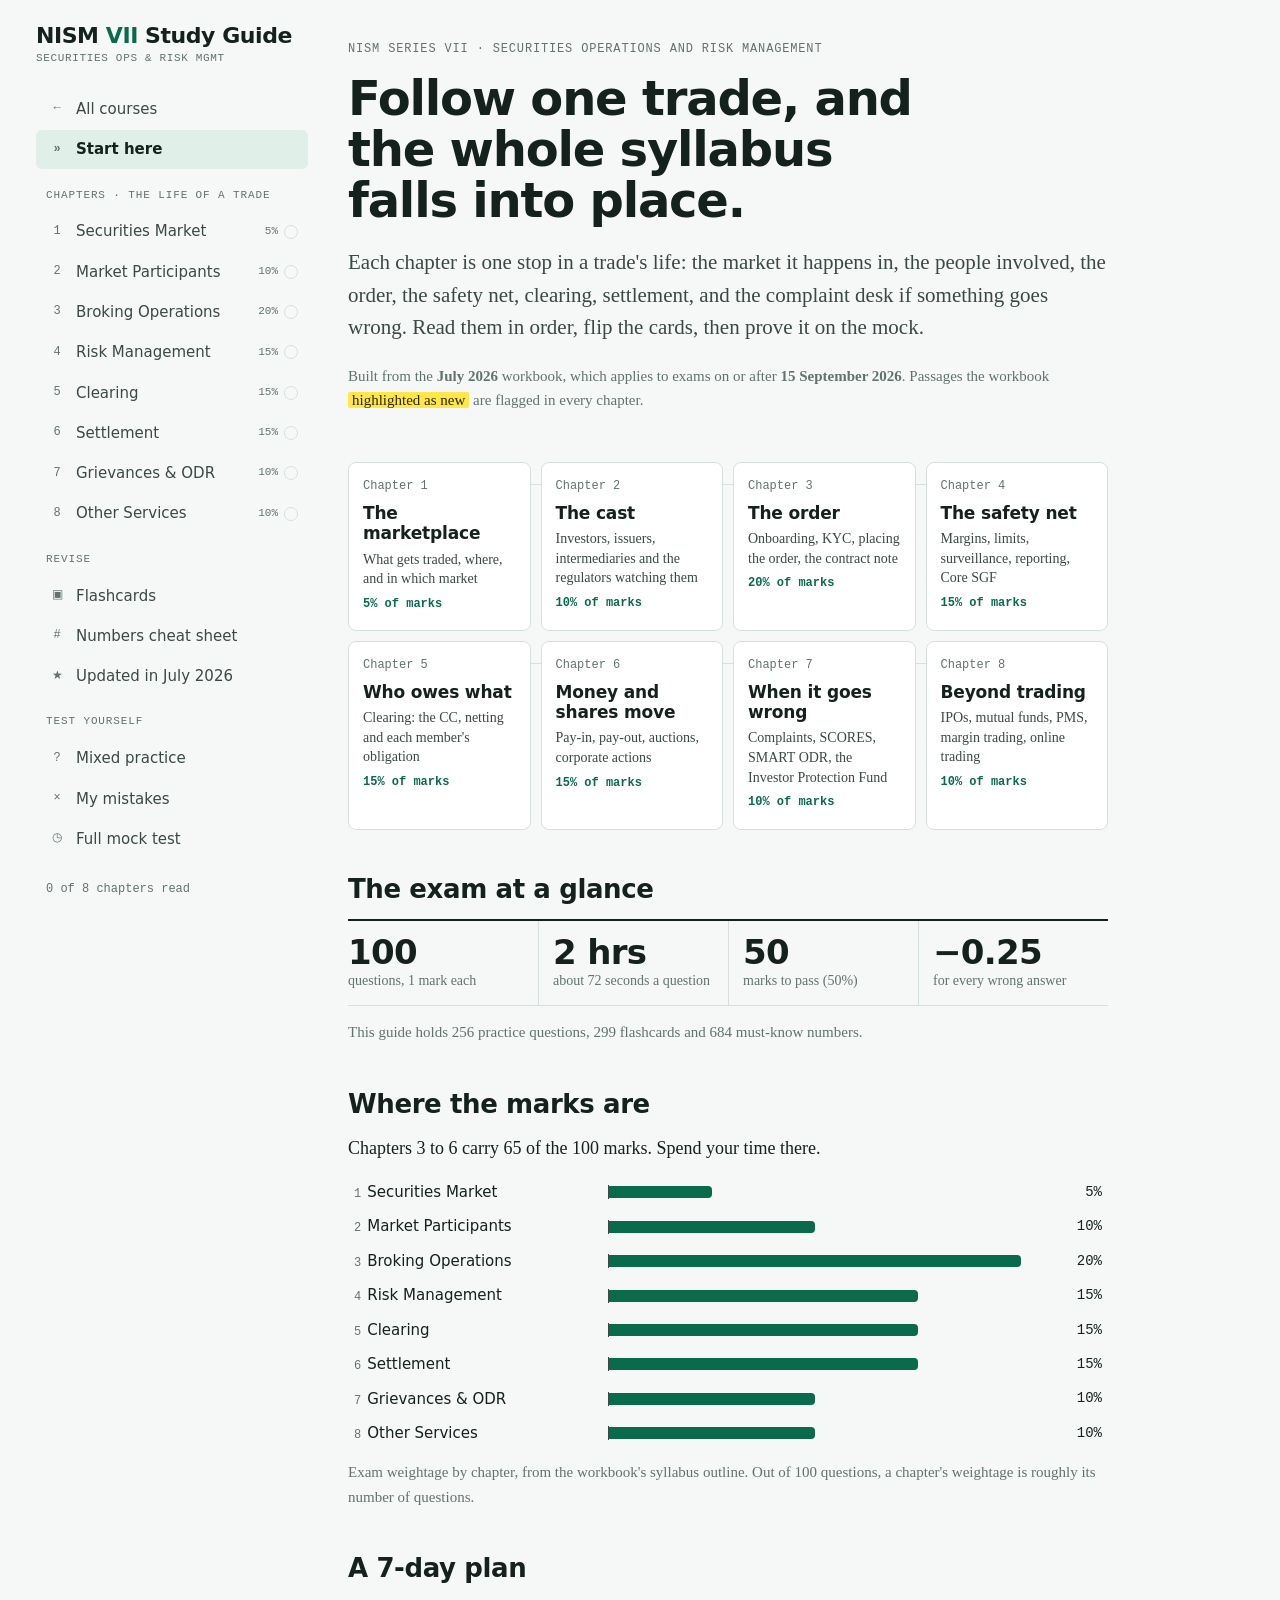
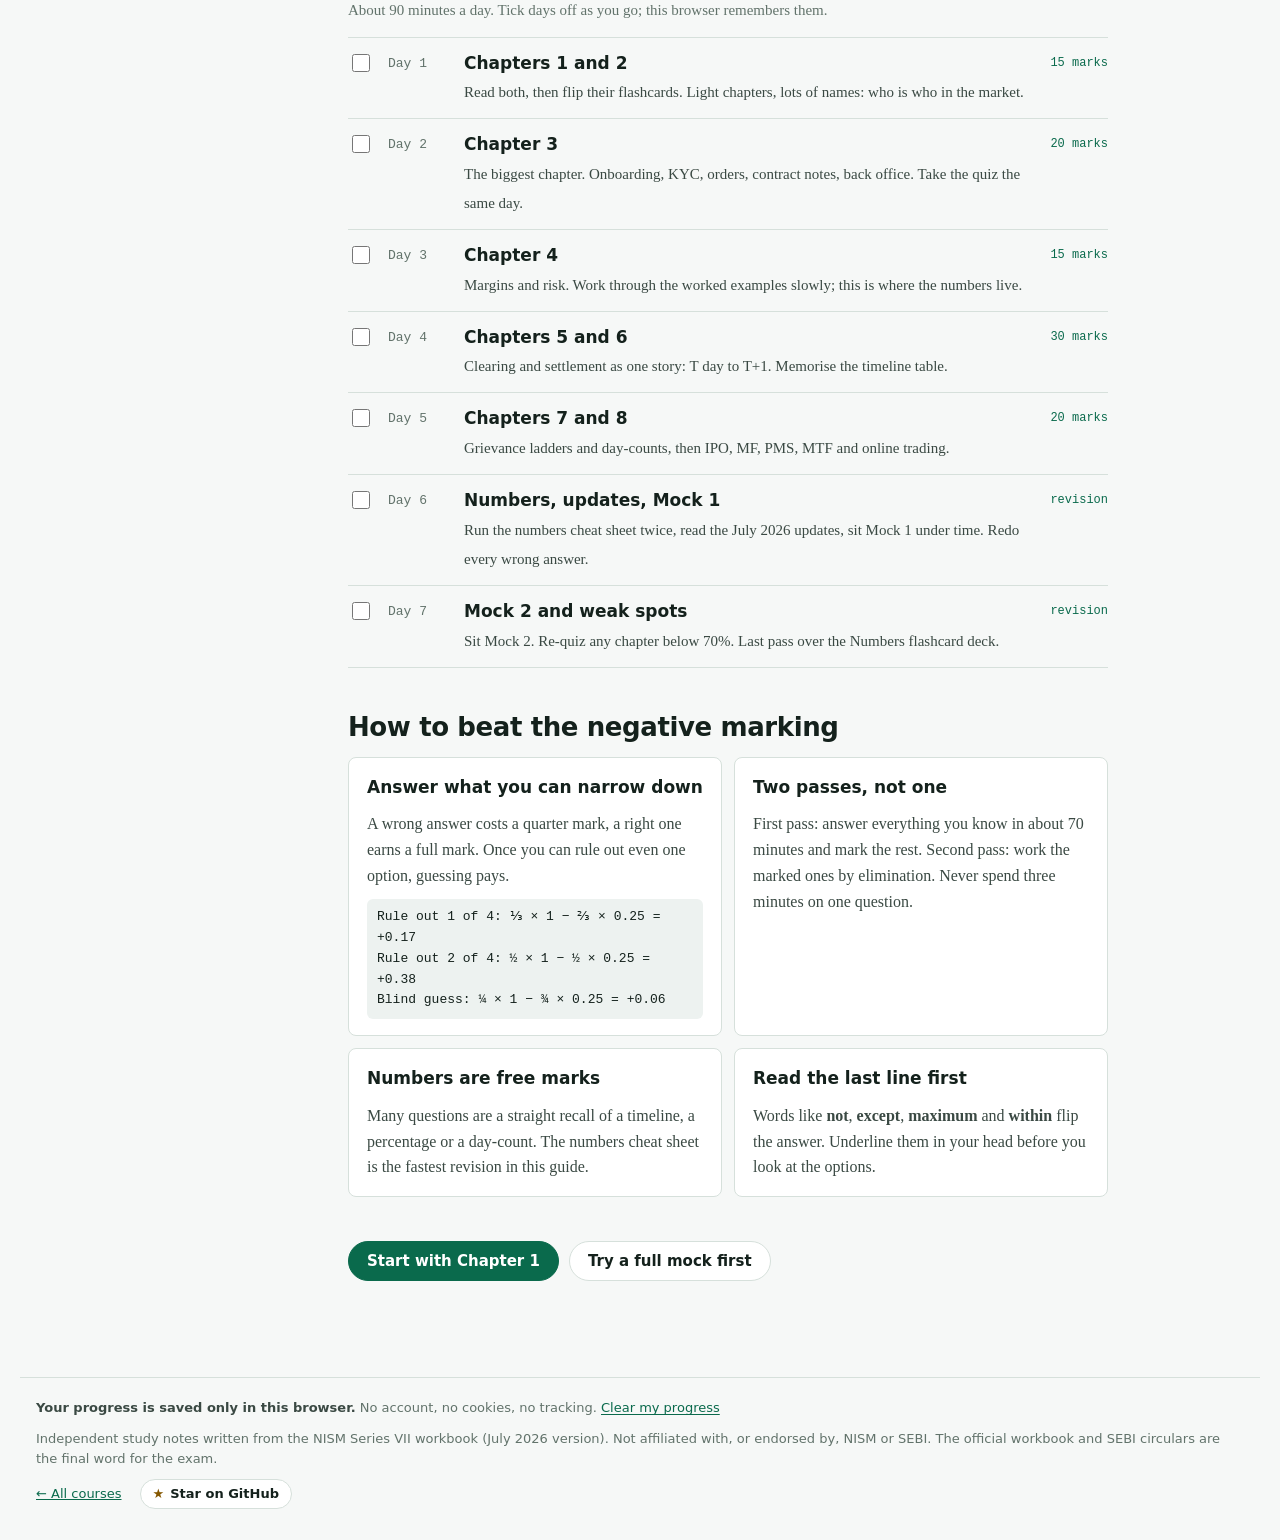
==== commit 7abeec99: "footer privacy line, self-hosted fonts, github star button, source files, template, build and check " ====
--- a/NISM-VII/site/index.html
+++ b/NISM-VII/site/index.html
@@ -1,9 +1,24 @@
-<!doctype html><html><head><meta charset=utf8><meta name=viewport content="width=device-width,initial-scale=1,viewport-fit=cover"><style>:root{color-scheme:light;box-sizing:border-box;padding-top:env(safe-area-inset-top,0px);padding-bottom:env(safe-area-inset-bottom,0px)}html{scroll-padding-top:env(safe-area-inset-top,0px)}body{margin:0;padding:0;font:14px -apple-system,BlinkMacSystemFont,sans-serif;background:#fff;color:#000}img{max-width:100%}[hidden]:not([hidden=until-found i]){display:none!important}</style><meta name="description" content="Free, plain-English study guide for the NISM Series VII (Securities Operations and Risk Management) exam: chapter notes, flashcards, practice quizzes, a numbers cheat sheet and a timed 100-question mock test."><link rel="icon" href="data:image/svg+xml,%3Csvg xmlns=%27http://www.w3.org/2000/svg%27 viewBox=%270 0 32 32%27%3E%3Crect width=%2732%27 height=%2732%27 rx=%277%27 fill=%27%230a6a4c%27/%3E%3Ctext x=%2716%27 y=%2722%27 text-anchor=%27middle%27 font-family=%27Arial,sans-serif%27 font-weight=%27700%27 font-size=%2714%27 fill=%27white%27%3EVII%3C/text%3E%3C/svg%3E"></head><body>
+<!doctype html>
+<html lang="en">
+<head>
+<meta charset="utf-8">
+<meta name="viewport" content="width=device-width, initial-scale=1, viewport-fit=cover">
 <title>NISM VII Study Guide</title>
-
-<link rel="preconnect" href="https://fonts.googleapis.com">
-<link rel="preconnect" href="https://fonts.gstatic.com" crossorigin>
-<link rel="stylesheet" href="https://fonts.googleapis.com/css2?family=Bricolage+Grotesque:opsz,wght@12..96,400..800&family=IBM+Plex+Mono:wght@400;500;600&family=Source+Serif+4:ital,opsz,wght@0,8..60,400..700;1,8..60,400..500&display=swap">
+<meta name="description" content="Plain-English study guide for the NISM Series VII (Securities Operations and Risk Management) exam: chapter notes, memory hooks, flashcards, 256 practice questions and a timed 100-question mock. Built from the July 2026 workbook.">
+<meta property="og:type" content="website">
+<meta property="og:site_name" content="Learnings">
+<meta property="og:title" content="NISM VII Study Guide">
+<meta property="og:description" content="Plain-English study guide for the NISM Series VII (Securities Operations and Risk Management) exam: chapter notes, memory hooks, flashcards, 256 practice questions and a timed 100-question mock. Built from the July 2026 workbook.">
+<meta property="og:url" content="%%SITE_URL%%/nism-vii/">
+<meta property="og:image" content="%%SITE_URL%%/nism-vii/og.png">
+<meta property="og:image:width" content="1200">
+<meta property="og:image:height" content="630">
+<meta property="og:image:alt" content="NISM Series VII study guide: securities operations and risk management">
+<meta name="twitter:card" content="summary_large_image">
+<link rel="icon" href="data:image/svg+xml,%3Csvg xmlns=%27http://www.w3.org/2000/svg%27 viewBox=%270 0 32 32%27%3E%3Crect width=%2732%27 height=%2732%27 rx=%277%27 fill=%27%230a6a4c%27/%3E%3Ctext x=%2716%27 y=%2722%27 text-anchor=%27middle%27 font-family=%27Arial,sans-serif%27 font-weight=%27700%27 font-size=%2714%27 fill=%27white%27%3EVII%3C/text%3E%3C/svg%3E">
+<link rel="preload" href="../assets/fonts/source-serif-4-normal-400-700-latin.woff2" as="font" type="font/woff2" crossorigin>
+<link rel="preload" href="../assets/fonts/bricolage-grotesque-normal-400-800-latin.woff2" as="font" type="font/woff2" crossorigin>
+<link rel="stylesheet" href="../assets/fonts/fonts.css">
 <style>
 /* Layout: app shell. A sticky chapter rail on the left (the trade's journey, chapter by chapter) and one ~68ch reading column; under 960px the rail becomes a sticky top bar with a drop-down menu. */
 :root {
@@ -52,6 +67,10 @@
 }
 
 * { box-sizing: border-box; }
+:root { color-scheme: light; padding-top: env(safe-area-inset-top, 0px); padding-bottom: env(safe-area-inset-bottom, 0px); }
+body { margin: 0; }
+img { max-width: 100%; }
+[hidden] { display: none !important; }
 html { scroll-padding-top: 24px; }
 body { background: var(--bg); color: var(--ink); font-family: var(--font-body); font-size: 18px; line-height: 1.62; -webkit-font-smoothing: antialiased; }
 a { color: var(--accent); }
@@ -314,6 +333,18 @@
 .upd .where a { color: var(--accent); }
 .empty { padding: 24px; border: 1px dashed var(--line); border-radius: var(--r); color: var(--muted); font-size: 16px; }
 
+/* ---------- footer ---------- */
+.site-foot { max-width: 1240px; margin: 0 auto; padding-block: 20px 32px; padding-left: max(16px, env(safe-area-inset-left, 0px)); padding-right: max(16px, env(safe-area-inset-right, 0px)); border-top: 1px solid var(--line); font-family: var(--font-display); font-size: 13px; line-height: 1.55; color: var(--muted); display: grid; gap: 10px; }
+.site-foot p { margin: 0; }
+.site-foot b { color: var(--ink-2); font-weight: 600; }
+.site-foot .row { display: flex; flex-wrap: wrap; align-items: center; gap: 8px 18px; }
+.linkbtn { background: none; border: 0; padding: 0; font: inherit; color: var(--accent); text-decoration: underline; text-underline-offset: 2px; cursor: pointer; }
+.linkbtn.danger { color: var(--bad); font-weight: 600; }
+.done-msg { color: var(--good); font-weight: 600; }
+.star { display: inline-flex; align-items: center; gap: 6px; border: 1px solid var(--line); border-radius: 999px; padding: 4px 12px; background: var(--surface); color: var(--ink); text-decoration: none; font-weight: 600; }
+.star:hover { border-color: var(--accent); }
+.star span { color: var(--hook); }
+
 @media (max-width: 960px) {
   .shell { grid-template-columns: minmax(0, 1fr); gap: 0; }
   body::before { content: ""; position: fixed; inset: 0 0 auto; height: env(safe-area-inset-top, 0px); z-index: 10; background: var(--bg); }
@@ -358,7 +389,8 @@
   * { scroll-behavior: auto !important; }
 }
 </style>
-
+</head>
+<body>
 <div class="shell">
   <aside class="rail" id="rail">
     <div class="brand">
@@ -371,7 +403,12 @@
   <main id="view" tabindex="-1"></main>
 </div>
 
-<style>.site-foot{max-width:1240px;margin:0 auto;padding-block:20px 32px;padding-left:max(16px,env(safe-area-inset-left,0px));padding-right:max(16px,env(safe-area-inset-right,0px));border-top:1px solid var(--line);font-family:var(--font-display);font-size:13px;line-height:1.5;color:var(--muted)}</style><footer class="site-foot">Independent study notes written from the NISM Series VII workbook (July 2026 version). Not affiliated with, or endorsed by, NISM or SEBI. The official workbook and SEBI circulars are the final word for the exam.</footer>
+<footer class="site-foot">
+  <p><b>Your progress is saved only in this browser.</b> No account, no cookies, no tracking. <span id="clearwrap"><button class="linkbtn" data-act="clear-ask">Clear my progress</button></span></p>
+  <p>Independent study notes written from the NISM Series VII workbook (July 2026 version). Not affiliated with, or endorsed by, NISM or SEBI. The official workbook and SEBI circulars are the final word for the exam.</p>
+  <p class="row"><a class="allc" href="../">&larr; All courses</a><a class="star" href="https://github.com/pvzamd/learnings" target="_blank" rel="noopener"><span>&#9733;</span> Star on GitHub</a></p>
+</footer>
+
 <script id="data" type="application/json">{"chapters":[{"id":1,"title":"Introduction to the Securities Market","short":"Securities Market","weight":5,"minutes":35,"big_picture":"Money sits idle with savers while companies and governments need it to build things. Financial markets are the pipes between them: the money market for short-term needs (1 day to 1 year) and the securities market for long-term capital, where new securities are sold in the primary market and then traded in the secondary market. This chapter is a tour of the product shelf (shares, debt, derivatives, money market paper, REITs, InvITs, gold bonds) and of GIFT City's IFSC, India's offshore-style financial zone.","exam_focus":["Primary vs secondary market; public issue, private placement, rights and bonus; OTC vs exchange trading","Money market tenors: call (overnight), notice (up to 14 days), term (15 days to 1 year), T-bills 91 / 182 / 364, CMBs under 91 days","CP and CD facts: ₹5 lakh multiples, 7 days to 1 year, CP rating A3, AIFI CDs 1 to 3 years","Derivatives: call vs put, forward vs futures, which contracts are cash vs physically settled and their expiry days","Currency and interest rate derivative specs: 12:30 pm expiry, FBIL rate, ₹2 lakh bond futures lot, last Thursday","REIT / InvIT numbers: ₹500 crore assets, ₹250 crore offer, 25% cap, trading lots, InvIT private placement ₹25 lakh","IFSC: GIFT City, IFSCA (2020), what can be traded there and who can deal"],"sections":[{"id":"1.1","title":"Introduction: Financial Markets and 'Securities'","blocks":[{"type":"p","text":"Some people have spare money (savers), others need it (users). Households, businesses and governments play <b>both<\/b> roles at different times. Financial markets are the pipes that move surplus money to productive use; intermediaries such as banks, FIs, mutual funds and insurers channel it from lenders to users."},{"type":"list","items":["<b>Aggregate<\/b> funds from many investors (impossible without markets).","Move funds at a <b>cost<\/b> attractive to both savers and borrowers.","Spread <b>information<\/b> to all, so the price of funds reflects everything known.","Let participants re-allocate on new information: <b>liquidity and exit options<\/b> are a core function.","Regulators streamline the systems and processes for transfer of funds."]},{"type":"key","text":"Financial market = <b>Money market<\/b> + <b>Capital (securities) market<\/b>: a transmission mechanism between investors and borrowers, linked by formal trading rules and a communication network. The securities market <b>decouples saving from investing<\/b>, so both are limited only by the economy's capacity, not by individuals."},{"type":"table","head":["#","'Securities' under the Securities Contracts (Regulation) Act, 1956 (SCRA)"],"rows":[["i","Shares, scrips, stocks, bonds, debentures, debenture stock and similar marketable securities of a company / body corporate"],["ii","Derivatives"],["iii","Units of a Collective Investment Scheme"],["iv","Security receipts (SARFAESI Act, 2002)"],["v","Units of a pooled investment vehicle"],["vi","Units of a mutual fund scheme"],["vii","Securitised debt: certificates from a special purpose distinct entity holding debt / receivables (incl. mortgage debt)"],["viii","Government securities"],["ix","Instruments declared securities by the Central Government"],["x","Rights or interest in securities"],["xi","Electronic Gold Receipts (issued against deposit of physical gold, under SEBI regulations)"],["xii","Zero Coupon Zero Principal Instruments"]]},{"type":"trap","text":"ULIPs are <b>not<\/b> securities: SCRA excludes any unit linked insurance policy combining life cover with investment, issued by an insurer under the Insurance Act, 1938."},{"type":"hook","text":"Marketable, pooled, derived, securitised or government-issued = security. Life cover plus investment (ULIP) = not. The two newest entries are about <b>Gold and Zero<\/b>."}]},{"id":"1.2","title":"Securities Market: Primary and Secondary","blocks":[{"type":"p","text":"Two <b>interdependent and inseparable<\/b> segments: the primary market (new issues) and the secondary market (trading existing issues). People buy in an IPO because they know they can sell later on the exchange."},{"type":"compare","items":[{"title":"Primary market","points":["Issuer raises capital; has <b>direct contact<\/b> with investors","Routes: IPO, FPO (Further / Follow-on Public Offer), rights issue, private placement","Provides capital at reasonable rates for expansion, diversification, consolidation","Exchanges only provide a platform for issuance and listing"]},{"title":"Secondary market","points":["Provides <b>liquidity<\/b>; deals are between two investors, <b>issuer not involved<\/b>","Two mediums: <b>OTC<\/b> (informal, negotiated, settled bilaterally) and <b>exchange / Screen Based Trading System<\/b> (anonymous, fixed settlement schedule, clearing corporation is counterparty and guarantees settlement)","An active secondary market promotes primary market growth"]}]},{"type":"table","head":["Route","Offered to","Cost"],"rows":[["Public issue (IPO / FPO)","Anybody and everybody","Issue price"],["Private placement","A select group of people","Agreed price"],["Rights issue","Existing shareholders (fresh shares)","A particular price"],["Bonus issue / stock split","Existing shareholders","No cost"]]},{"type":"table","head":["Market","Major players"],"rows":[["Primary","Merchant bankers, MFs, FIs, FPIs, individuals, issuers, lawyers, bankers to the issue, brokers, depositories, SCSBs (Self-Certified Syndicate Banks), DPs"],["Secondary","Exchanges, clearing corporations, stock brokers, MFs / AMCs, FIs, FPIs, investment companies, individuals, DPs, banks"],["Both","RTAs, custodians and depositories (infrastructure)"]]},{"type":"example","text":"Priya gets 30 shares in ABC Ltd's IPO at ₹500 and pays ₹15,000 to ABC (primary). Later she sells them on NSE at ₹540 to an unknown buyer; the ₹16,200 comes via the clearing corporation and ABC gets nothing (secondary).","title":"Same share, two markets"},{"type":"trap","text":"Select group of people = <b>private placement<\/b>; existing shareholders at a price = <b>rights<\/b>; existing shareholders at no cost = <b>bonus<\/b>. The exam swaps these freely."}]},{"id":"1.3","title":"Money Market","blocks":[{"type":"p","text":"The <b>short-term<\/b> market: instruments of <b>1 day to 1 year<\/b>, used mostly by government, banks and corporates to tide over short-term needs. RBI uses it to transmit monetary policy (reserve ratios, Open Market Operations, policy rates). Participants range from RBI and all types of banks to PDs, FIs, insurers, MFs, NBFCs, corporates and PF / pension funds."},{"type":"key","text":"Two segments: (a) <b>borrowing and lending<\/b>, with or without collateral; (b) <b>asset market<\/b> (buying and selling money market instruments such as CDs, CPs, T-bills, bankers' acceptances)."},{"type":"table","head":["Instrument","Tenor","Key facts"],"rows":[["Call money","Overnight (stretched over holidays)","Unsecured, <b>purely interbank<\/b>: only SCBs and Primary Dealers"],["Notice money","Beyond overnight, up to <b>14 days<\/b>","Uncollateralised"],["Term money","<b>15 days to 1 year<\/b>","Uncollateralised"]],"caption":"All three are dealt / reported on RBI's NDS-CALL platform, managed by CCIL"},{"type":"hook","text":"Call - Notice - Term is a ladder: <b>tonight, up to a fortnight, then up to a year<\/b>."},{"type":"p","text":"<b>Repo (ready forward contract):<\/b> borrow by <i>selling<\/i> securities with an agreement to buy them back at a higher price that includes the interest. <b>Reverse repo<\/b> is the mirror: collateralised lending. Repo tenor = time between the two legs; interest is on the first-leg amount and is received in the second leg. RBI regulates repos; they are allowed on G-Secs and corporate bonds. G-Sec repos trade on <b>CROMS<\/b> (Clearcorp Dealing Systems) and are settled by <b>CCIL<\/b>. Participants: SCBs, PDs, MFs, NBFCs, FIs, insurers, corporates, PF / pension funds, payment banks and small finance banks."},{"type":"example","text":"Bank A sells G-Secs to Mutual Fund B for ₹100 crore and buys them back after 7 days for ₹100.12 crore. Bank A did a <b>repo<\/b> (borrowed); MF B did a <b>reverse repo<\/b> (lent) and earned ₹12 lakh interest.","title":"Repo in numbers"},{"type":"compare","items":[{"title":"TREPS (tri-party repo in G-Secs)","points":["Triparty Agent handles collateral, settlement, custody; RBI authorised <b>CCIL<\/b> as TPA and CCP","Anonymous platform of Clearcorp Dealing Systems; open to all repo-eligible entities","Borrowings <b>exempt from CRR/SLR<\/b>; security acquired is SLR-eligible","Seller may <b>substitute<\/b> the security"]},{"title":"Exchange traded tri-party repo (corporate debt)","points":["Aim: improve corporate bond liquidity; follows RBI directions","TPA: <b>AMC Repo Clearing Ltd (ARCL)<\/b>, a Limited Purpose Clearing Corporation, which also clears, settles and guarantees","Trades on the exchange Debt Market Segment (Tri-party repo sub-segment)"]}]},{"type":"table","head":["Instrument","Issuer","Tenor","Must-know facts"],"rows":[["T-bills","Government of India","91, 182, 364 days","Zero coupon: issued at discount, redeemed at par; weekly RBI auction on <b>Wednesday<\/b>; traded on NDS-OM"],["Cash Management Bills","Government of India","Under 91 days","Cover temporary cash-flow mismatches; absorb excess liquidity after the weekly T-bill auction"],["Commercial Paper","Companies, NBFCs, AIFIs","7 days to 1 year","Unsecured; ₹5 lakh multiples; demat; min rating <b>A3<\/b>; Issuing and Paying Agent for each issue; RBI governs"],["Certificate of Deposit","Banks; AIFIs","Banks 7 days-1 year; AIFIs 1-3 years","Negotiable, unsecured usance promissory note against deposits; ₹5 lakh multiples"]],"caption":"Discounted instruments"},{"type":"list","items":["<b>CP condition:<\/b> any bank / FI fund-based facility of the issuer must be a <b>standard asset<\/b> at the time of issue. Other entities (co-ops, government entities, trusts, LLPs, other bodies corporate in India) need <b>net worth of ₹100 crore+<\/b>.","<b>Repo in corporate bonds<\/b> (RBI, <b>2010<\/b>): eligible collateral is listed corporate bonds / debentures (not own or related entities'), CPs, CDs, Debt ETF units, municipal debt securities and specified local authority securities."]},{"type":"hook","text":"T-bill tenors double: <b>91 x 2 = 182, x 2 = 364<\/b>. CMBs are shorter than the shortest T-bill."},{"type":"trap","text":"Repo = <b>borrowing<\/b>, reverse repo = <b>lending<\/b>. TPA for G-Sec tri-party repo is CCIL; for exchange corporate debt repo it is ARCL."}]},{"id":"1.4.1","title":"Products: Equity / Cash Market","blocks":[{"type":"p","text":"Products trade on exchange segments and sometimes OTC. The <b>equity / cash segment<\/b> handles shares, G-Secs, debentures, warrants, mutual fund units and ETFs."},{"type":"table","head":["Product","Key features"],"rows":[["Equity share","Fractional ownership; no maturity; variable returns (dividend, capital gains); voting rights; <b>last<\/b> in liquidation; riskier than debt"],["Preference share","Dividend paid <b>before<\/b> equity dividend; preferential rights over equity in profits"],["Debenture","Loan to the company: maturity date, predefined interest; in India usually secured by tangible assets"],["Government Security","Sovereign debt of Central / State Govt, issued by auction; local-currency G-Secs are risk free (government can print currency). State dated securities = SGS"],["Warrant","Right to buy equity shares after a specified period at a given price"],["Mutual fund","Pools money with a common objective; professional, diversified; open- or close-ended; <b>close-ended schemes trade on the equity segment<\/b>; equity MFs riskier than debt MFs; liquid funds hold money market paper"],["ETF","Tracks an index / commodity / bonds / basket; trades like a stock all day; <b>replicates<\/b>, not beats, the index; value based on NAV"]]},{"type":"compare","items":[{"title":"Fully convertible","points":["Converted fully into shares of the same company"]},{"title":"Partly convertible (PCD)","points":["Part converted; mix of debt and equity"]},{"title":"Non-convertible (NCD)","points":["Pure debt, repaid at maturity"]}]},{"type":"p","text":"<b>Indian Depository Receipt (IDR):<\/b> foreign companies cannot list directly in India, so they raise rupees through IDRs: rupee depository receipts created by a <b>Domestic Depository<\/b> (SEBI-registered custodian) against the foreign company's shares, which are held by a <b>foreign custodian<\/b>. IDRs are listed on Indian exchanges."},{"type":"list","items":["Hold, trade, or convert / redeem into the underlying shares, allowed <b>after 1 year from listing<\/b>.","<b>Two-way fungibility<\/b>, but shares-to-IDR conversion only within the <b>headroom<\/b> = IDRs originally issued minus IDRs outstanding (adjusted for IDRs redeemed)."]},{"type":"example","text":"10 lakh IDRs issued; 3 lakh later converted into shares, so 7 lakh outstanding. Headroom = 3 lakh: at most 3 lakh shares can be converted back into IDRs.","title":"IDR headroom"},{"type":"trap","text":"Equity is paid <b>last<\/b> in liquidation; preference dividend comes <b>before<\/b> equity dividend. Debentures can be pure debt (NCD) or quasi-equity (convertible). IDRs: <b>foreign<\/b> issuer, <b>Indian<\/b> investors, rupees."}]},{"id":"1.4.2","title":"Derivatives: The Basics","blocks":[{"type":"p","text":"A derivative is a contract whose value is <b>derived<\/b> from an underlying: stocks, bonds, commodities, currencies, interest rates or indices. Forms: forwards, futures, options, swaps; traded OTC or on exchanges."},{"type":"key","text":"Derivatives entered the definition of 'securities' via the <b>Securities Laws (Second Amendment) Act, 1999<\/b>. <b>SCRA Section 18A<\/b>: derivative contracts are legal and valid if traded on a recognised exchange, settled on its clearing house per its bye-laws, and between parties / on terms notified by the Central Government."},{"type":"p","text":"SCRA's definition covers: a security derived from a debt instrument, share, loan, risk instrument or contract for differences; a contract deriving value from prices or price indices of securities; commodity derivatives; and other instruments the Central Government declares."},{"type":"table","head":["Product","Definition","Where"],"rows":[["Forward","Promise to deliver an asset on a set future date at a set price; <b>non-standardised<\/b>","OTC"],["Futures","Agreement to buy / sell at a future date and price; <b>standardised<\/b> (quantity, quality, delivery time and place); a special type of forward","Exchange"],["Options","Buyer gets a <b>right but not an obligation<\/b> to buy / sell at a set price within or at the end of a period","Exchange and OTC"],["Swap","Exchange of future cash flows by a set formula; a series of forwards; hedges interest, currency, commodity risk","Mainly OTC"]]},{"type":"compare","items":[{"title":"Call option","points":["Right, not obligation, to <b>BUY<\/b> a given quantity at a given price on or before a date"]},{"title":"Put option","points":["Right, not obligation, to <b>SELL<\/b> a given quantity at a given price on or before a date"]}]},{"type":"hook","text":"<b>Call<\/b> the shares towards you (buy); <b>put<\/b> them away (sell)."},{"type":"key","text":"Exchange-traded derivatives are <b>futures and options<\/b>, on stocks, indices, currencies, interest rates and commodities. For derivatives, 'OTC' means anything off-exchange, <b>including electronic trading platforms<\/b>."}]},{"id":"1.4.2.1","title":"Equity Derivatives","blocks":[{"type":"p","text":"Index F&O are available on benchmarks such as BSE's SENSEX, MSEI's SX40 and NSE's NIFTY 50, plus sectoral (bank) indices, under SEBI eligibility criteria. SEBI's expiry-day rules:"},{"type":"list","items":["All equity derivative expiries of an exchange fall on <b>either Tuesday or Thursday<\/b>.","Each exchange gets only <b>one weekly benchmark index options<\/b> contract.","All other contracts (index futures, non-benchmark index F&O, single stock F&O): <b>minimum tenor 1 month<\/b>, expiring in the <b>last week of the month<\/b> (last Tuesday / Thursday).","Changing the settlement day needs <b>prior SEBI approval<\/b>."]},{"type":"table","head":["Feature","Rule"],"rows":[["Monthly index contracts","Generally 3-month cycle"],["Long-dated index options","Up to 5 years; quarterly (Mar, Jun, Sep, Dec) and half-yearly (Jun, Dec)"],["'Long dated' means","Expiry of <b>more than 9 months<\/b>"],["Expiry day is a holiday","Expire on the <b>previous<\/b> trading day"],["New contract","Next trading day after the near-month (or weekly) expiry"],["Settlement","Index F&O: <b>cash<\/b>. Stock F&O: <b>physical<\/b>"]]},{"type":"p","text":"Stocks for F&O are chosen by the exchange using SEBI criteria: market capitalisation, median quarter sigma order size, trading volume, delivery volume etc."},{"type":"hook","text":"You cannot deliver a NIFTY, so <b>index = cash<\/b>. A share can be delivered, so <b>stock = physical<\/b>."},{"type":"trap","text":"Only <b>benchmark index options<\/b> can be weekly, one per exchange. Single stock contracts are monthly (minimum 1 month)."}]},{"id":"1.4.2.2","title":"Currency Derivatives","blocks":[{"type":"p","text":"Began in <b>2008<\/b> with USD-INR futures (NSE August 29, BSE October 1, MSEI October 7, 2008). Traded on the <b>Currency Derivatives Segment<\/b>; all contracts are <b>cash settled in INR<\/b>."},{"type":"table","head":["Feature","Futures","Options (monthly)"],"rows":[["Pairs","USDINR, EURINR, GBPINR, JPYINR + crosses EURUSD, GBPUSD, USDJPY","Monthly and weekly available"],["Cycle","Up to 12 months","3 serial monthly + 3 quarterly (Mar / Jun / Sep / Dec)"],["Last trading day","2 working days before last business day of the month, <b>12:30 pm<\/b>","Same"],["Final settlement price","FBIL reference rate; crosses derived from FCY-INR rates","FBIL reference rate on expiry"]]},{"type":"list","items":["FBIL = <b>Financial Benchmarks India Pvt. Ltd<\/b>, independent benchmark administrator for interest rates and FX.","Weekly contracts on some pairs generally expire <b>Friday, 12:30 pm<\/b>."]},{"type":"hook","text":"<b>4 + 3 = 7 pairs<\/b>: four rupee pairs (dollar, euro, pound, yen) and three crosses made only from those currencies. Currency contracts expire at lunch time, <b>12:30 pm<\/b>."},{"type":"trap","text":"Expiry rules differ: currency = 2 working days before the last business day; interest rate derivatives = last Thursday; equity = Tuesday or Thursday."}]},{"id":"1.4.2.3","title":"Interest Rate Derivatives","blocks":[{"type":"p","text":"Started with Interest Rate Futures (standardised contracts on a notional bond, interest-bearing instrument, index or interest rate, including money market futures); <b>interest rate options arrived in 2019<\/b>. IRFs exist on single GoI securities in <b>4-8, 8-11 and 11-15 year<\/b> baskets, <b>91-day T-Bills<\/b> and <b>Overnight MIBOR<\/b>. SEBI has also allowed futures on Corporate Bond Indices. Options are on single-bond GoI securities."},{"type":"table","head":["Feature","Single bond futures and options"],"rows":[["Lot size","2,000 bonds x ₹100 = <b>₹2,00,000<\/b>"],["Contracts","3 serial monthly + 3 quarterly"],["Last trading day","<b>Last Thursday<\/b> of expiry month (holiday: previous trading day)"],["Final settlement price","VWAP of the bond in the <b>last 2 hours<\/b> on NDS-OM; if fewer than <b>5 trades<\/b>, FIMMDA / FBIL price"]]},{"type":"key","text":"IRDs trade on the <b>Currency Derivatives segment<\/b>. SEBI permits physical settlement, but all are currently <b>cash settled<\/b>."}]},{"id":"1.4.2.4","title":"Commodity Derivatives","blocks":[{"type":"p","text":"Derived from commodities such as gold, silver, metals, energy and agricultural goods; may be <b>cash settled or physically settled<\/b> with actual delivery. Traded on the <b>Commodity Derivatives Segment<\/b>."}]},{"id":"1.4.3","title":"Debt Market","blocks":[{"type":"p","text":"G-Secs, money market instruments, bonds and debentures, traded OTC, on electronic platforms or exchanges. Two parts: the <b>G-Sec market<\/b> and the <b>corporate bond market<\/b>."},{"type":"compare","items":[{"title":"Treasury bills","points":["Original maturity <b>under 1 year<\/b>","Central Government only"]},{"title":"Dated securities","points":["Original maturity <b>1 year or more<\/b>","Central and State Governments (State Government Securities)"]}]},{"type":"list","items":["G-Secs acknowledge government debt and carry practically no default risk: <b>'risk-free gilt-edged'<\/b>. Investors: banks, insurers, PFs, MFs, state governments, FPIs.","<b>Primary:<\/b> RBI auctions (yield or price based). <b>Secondary:<\/b> mainly RBI's <b>NDS-OM<\/b>; also OTC, RBI Retail Direct, exchanges.","RBI (Access Criteria for NDS-OM) Directions, <b>2025<\/b>: access via direct, indirect or <b>Stock Broker Connect<\/b> (a broker gives its individual demat clients access). SEBI lets brokers do this through a <b>Separate Business Unit (SBU)<\/b>."]},{"type":"trap","text":"State Governments issue <b>only dated securities<\/b>, never T-bills. (The workbook calls them both 'SGS' and 'SDS'.)"},{"type":"p","text":"<b>Corporate bonds<\/b> are issued by non-government entities (companies, municipal corporations) for expansion, modernisation, restructuring and M&A, by public offer or private placement. About <b>99%<\/b> are <b>privately placed<\/b>."},{"type":"table","head":["Platform","What it does"],"rows":[["EBP (Electronic Book Provider / Bidding Platform)","Primary private placements; SEBI circular of <b>April 21, 2016<\/b>. Mandatory (by issue size etc.) for debt securities, non-convertible redeemable preference shares, municipal debt; optional for securitised debt, security receipts, CPs, CDs and REIT / SM REIT / InvIT units"],["OTC + reporting platform","Secondary trades negotiated by phone / intermediaries; regulated entities must report them on the exchange platform in time"],["RFQ (Request for Quote)","Launched <b>early 2020<\/b>; screen-based quotes with audit trail; <b>pre-trade transparency<\/b>"],["Exchange trading","Regulated entities trade directly or via brokers; others only via brokers"],["Online Bond Platform","Electronic system (not an exchange or EBP) offering listed / to-be-listed debt to non-institutional investors; the provider (OBPP) must register as a <b>stock broker in the debt segment<\/b>"]]},{"type":"hook","text":"<b>EBP<\/b> is where a bond is born, <b>RFQ<\/b> is where institutions haggle, an <b>OBP<\/b> is the retail shop window."}]},{"id":"1.4.4","title":"Other Asset Classes: REITs, InvITs, SGBs, Rights Entitlements","blocks":[{"type":"p","text":"<b>REIT:<\/b> SEBI-registered trust investing in commercial real estate; defined as pooling <b>₹50 crore or more<\/b> to issue units to at least <b>200 investors<\/b>, who get the income without day-to-day control. <b>InvIT:<\/b> SEBI-registered trust investing in infrastructure. Both governed by SEBI Regulations of <b>2014<\/b>."},{"type":"table","head":["Feature","REIT","InvIT"],"rows":[["Asset value / offer size","≥ ₹500 crore / ≥ ₹250 crore","≥ ₹500 crore / ≥ ₹250 crore"],["Route","Initial offer <b>only by public issue<\/b>","Public issue (IPO) and / or private placement"],["Min subscription","₹10,000-15,000","Public ₹10,000-15,000; private <b>₹25 lakh<\/b>"],["Max per non-sponsor investor","25% of unit capital","25% of unit capital"],["Investor count","≥ <b>200<\/b> public unit holders","Public: refund if < <b>20<\/b> subscribers or < <b>90%<\/b> subscribed. Private: <b>5 to 1,000<\/b>"],["Trading lot","1 unit","Public 1 unit; private <b>₹25 lakh<\/b>"],["Listing","Mandatory","Mandatory (nationwide exchange), public or private"]]},{"type":"list","items":["Follow-on routes for both: FPO, preferential allotment, QIP, rights, bonus, OFS etc.","InvIT private placement: via <b>placement memorandum<\/b>, only to institutional investors or bodies corporate (Indian or foreign). No InvIT public issue while <b>subordinate units<\/b> are outstanding.","SEBI circular of <b>November 28, 2025<\/b>: REITs reclassified as <b>equity related instruments<\/b> (for MF / SIF participation).","<b>SM REITs<\/b> (introduced <b>2024<\/b>): smaller asset size; one SM REIT can run <b>multiple schemes<\/b> like a mutual fund; minimum subscription <b>₹10 lakh<\/b>."]},{"type":"hook","text":"<b>500 / 250 / 25 / 10-15<\/b> fits both: ₹500 crore assets, ₹250 crore offer, 25% cap, ₹10-15 thousand minimum. Odd ones out: REIT 200 holders; InvIT public 20 subscribers / 90%; InvIT private is a ₹25 lakh club of 5 to 1,000."},{"type":"table","head":["Sovereign Gold Bond","Detail"],"rows":[["Launched / nature","2015; government securities in grams of gold, 1 gram and multiples"],["Tenor","<b>8 years<\/b>; paid and redeemed in rupees at the gold price (could be higher or lower)"],["Interest","<b>2.50% p.a.<\/b> on the initial investment, paid <b>semi-annually<\/b>"],["Investors","Resident individuals, HUFs, trusts, universities, charitable trusts"],["Form","Physical or demat; exchange-tradable only in demat"],["Status","Per footnote, no fresh tranches currently open for direct subscription"]]},{"type":"p","text":"<b>Rights Entitlements (REs):<\/b> the right to apply for rights shares in proportion to holdings, credited in demat to shareholders on the record date under a <b>separate ISIN<\/b>. REs trade on exchanges like shares, so a holder can sell and anyone can buy; the RE holder then applies via the SEBI-specified mechanism."},{"type":"example","text":"You hold 100 XYZ shares; a 1:5 rights issue credits 20 REs. Not wanting to invest, you sell them on NSE at ₹12 each for ₹240. The buyer must apply and pay the issue price to get the shares.","title":"Rights entitlement"},{"type":"trap","text":"SGB interest (2.50%) is on the <b>initial investment<\/b>, half-yearly, not on the current gold value. Investors apply only while a tranche is open."}]},{"id":"1.5","title":"International Financial Services Centres (IFSC)","blocks":[{"type":"p","text":"An IFSC serves customers <b>outside the domestic jurisdiction<\/b>: cross-border banking, insurance, asset management and capital markets, in a currency <b>other than the rupee<\/b>. India's first is at <b>GIFT City, Gandhinagar, Gujarat<\/b>: an offshore centre on Indian soil."},{"type":"list","items":["A <b>deemed foreign territory<\/b>; entities there are <b>non-residents<\/b> under FEMA.","Regulator: <b>IFSCA<\/b>, a statutory unified authority established in <b>2020<\/b> (IFSCA Act, 2019).","Tax: <b>10-year income tax holiday within a 15-year block<\/b> (main text); footnote: Union Budget 2026 made it <b>20 years within 25<\/b>. Investors are exempt from capital gains tax, STT and GST on offshore services.","<b>Direct listing<\/b> of Indian public companies' shares on international exchanges: Schedule XI of the FEM (Non-debt Instruments) Rules, 2019, and in GIFT the <b>IFSCA (Issuance and Listing of Securities) Regulations, 2021<\/b>. Operational for <b>unlisted<\/b> companies; SEBI is yet to issue guidelines for listed ones.","Bullion exchange, clearing corporation, depository and vault managers: <b>IFSCA (Bullion Exchange) Regulations, 2020<\/b>."]},{"type":"compare","items":[{"title":"Tradable on IFSC exchanges (SEBI IFSC Guidelines, 2015)","points":["Equity shares of companies incorporated <b>outside<\/b> India","Depository receipts; debt securities of eligible issuers","Currency, interest rate, index and commodity derivatives","REITs / InvITs of permissible jurisdictions; others SEBI specifies"]},{"title":"Who may deal","points":["Persons not resident in India; NRIs","Resident FIs eligible under FEMA to invest offshore (within permitted limit)","Resident persons eligible under FEMA, within the <b>Liberalised Remittance Scheme<\/b>, subject to SEBI's minimum investment"]}]},{"type":"key","text":"<b>NSE and BSE<\/b> both run IFSC exchanges (index, stock, currency, commodity derivatives and debt). Brokers need no specific SEBI approval for GIFT-IFSC: they may use a <b>Separate Business Unit<\/b>, a branch qualifying as SBU, or a subsidiary."},{"type":"trap","text":"Shares of a <b>private Indian company<\/b> cannot trade on IFSC exchanges. Tax holiday: answer 10 / 15 unless the question mentions Budget 2026 (20 / 25)."}]}],"numbers":[{"fact":"Act that defines 'securities'","value":"Securities Contracts (Regulation) Act, 1956","ref":"1.1"},{"fact":"Security receipts are defined in","value":"SARFAESI Act, 2002","ref":"1.1"},{"fact":"ULIPs excluded from 'securities': insurer under","value":"Insurance Act, 1938","ref":"1.1"},{"fact":"Money market instrument tenor","value":"1 day to 1 year","ref":"1.3"},{"fact":"Call money tenor","value":"Overnight","ref":"1.3"},{"fact":"Notice money tenor","value":"Beyond overnight, up to 14 days","ref":"1.3"},{"fact":"Term money tenor","value":"15 days to 1 year","ref":"1.3"},{"fact":"Call money participants","value":"Only SCBs and Primary Dealers","ref":"1.3"},{"fact":"T-bill tenors","value":"91, 182 and 364 days","ref":"1.3"},{"fact":"T-bill auction frequency / day","value":"Weekly, on Wednesday","ref":"1.3"},{"fact":"Cash Management Bill maturity","value":"Less than 91 days","ref":"1.3"},{"fact":"CP / CD denomination","value":"₹5 lakh and multiples","ref":"1.3"},{"fact":"CP maturity","value":"7 days to 1 year","ref":"1.3"},{"fact":"CP minimum credit rating","value":"A3","ref":"1.3"},{"fact":"CP: net worth for other entities (co-ops, trusts, LLPs etc.)","value":"₹100 crore or higher","ref":"1.3"},{"fact":"CD maturity (banks)","value":"7 days to 1 year","ref":"1.3"},{"fact":"CD maturity (AIFIs)","value":"1 year to 3 years","ref":"1.3"},{"fact":"Repo in corporate bonds introduced by RBI","value":"2010","ref":"1.3"},{"fact":"IDR conversion / redemption allowed","value":"After 1 year from listing","ref":"1.4.1"},{"fact":"Derivatives added to 'securities' by","value":"Securities Laws (Second Amendment) Act, 1999","ref":"1.4.2"},{"fact":"SCRA section on legality of derivative contracts","value":"Section 18A","ref":"1.4.2"},{"fact":"Equity derivatives expiry day","value":"Tuesday or Thursday (one per exchange)","ref":"1.4.2.1"},{"fact":"Weekly benchmark index options allowed per exchange","value":"One","ref":"1.4.2.1"},{"fact":"Minimum tenor of other equity derivatives","value":"1 month; expiry in last week of month","ref":"1.4.2.1"},{"fact":"Monthly index contract cycle","value":"3 months","ref":"1.4.2.1"},{"fact":"Long-dated index options","value":"Up to 5 years; quarterly and half-yearly expiries","ref":"1.4.2.1"},{"fact":"Option counts as long-dated if expiry is","value":"More than 9 months","ref":"1.4.2.1"},{"fact":"Currency futures launched (USD-INR)","value":"2008 (NSE Aug 29; BSE Oct 1; MSEI Oct 7)","ref":"1.4.2.2"},{"fact":"Currency pairs for futures","value":"4 INR pairs + 3 cross pairs","ref":"1.4.2.2"},{"fact":"Currency futures maximum trading cycle","value":"12 months","ref":"1.4.2.2"},{"fact":"Currency F&O last trading day","value":"2 working days before last business day of month, 12:30 pm","ref":"1.4.2.2"},{"fact":"Currency options (monthly) contracts","value":"3 serial monthly + 3 quarterly","ref":"1.4.2.2"},{"fact":"Weekly currency contracts expire","value":"Friday, 12:30 pm","ref":"1.4.2.2"},{"fact":"Interest rate options introduced","value":"2019","ref":"1.4.2.3"},{"fact":"IRF maturity baskets (GoI bonds)","value":"4-8, 8-11 and 11-15 years","ref":"1.4.2.3"},{"fact":"Other IRF underlyings","value":"91-day T-Bill, Overnight MIBOR","ref":"1.4.2.3"},{"fact":"Single bond futures lot size","value":"2,000 bonds x ₹100 = ₹2,00,000","ref":"1.4.2.3"},{"fact":"IRD contracts available","value":"3 serial monthly + 3 quarterly","ref":"1.4.2.3"},{"fact":"IRD last trading day","value":"Last Thursday of expiry month","ref":"1.4.2.3"},{"fact":"IRD final settlement price window","value":"VWAP of last 2 hours on NDS-OM","ref":"1.4.2.3"},{"fact":"IRD fallback trigger","value":"Fewer than 5 trades in last 2 hours: FIMMDA / FBIL price","ref":"1.4.2.3"},{"fact":"Share of corporate bonds via private placement","value":"About 99%","ref":"1.4.3"},{"fact":"SEBI circular on EBP for private placement","value":"April 21, 2016","ref":"1.4.3"},{"fact":"RFQ platform launched","value":"Early 2020","ref":"1.4.3"},{"fact":"RBI NDS-OM access directions","value":"2025","ref":"1.4.3"},{"fact":"REIT / InvIT regulations","value":"2014","ref":"1.4.4"},{"fact":"REIT definition","value":"Pools ₹50 crore or more; at least 200 investors","ref":"1.4.4"},{"fact":"REIT / InvIT minimum asset value","value":"₹500 crore","ref":"1.4.4"},{"fact":"REIT / InvIT minimum offer size","value":"₹250 crore","ref":"1.4.4"},{"fact":"REIT minimum public unit holders","value":"200","ref":"1.4.4"},{"fact":"REIT / InvIT max holding by one non-sponsor investor","value":"25% of unit capital","ref":"1.4.4"},{"fact":"REIT / InvIT public offer minimum subscription","value":"₹10,000 to ₹15,000","ref":"1.4.4"},{"fact":"REIT trading lot / InvIT public trading lot","value":"1 unit","ref":"1.4.4"},{"fact":"REITs reclassified as equity related instruments","value":"SEBI circular, November 28, 2025","ref":"1.4.4"},{"fact":"SM REITs introduced","value":"2024","ref":"1.4.4"},{"fact":"SM REIT minimum subscription","value":"₹10 lakh","ref":"1.4.4"},{"fact":"InvIT public issue refund triggers","value":"Fewer than 20 subscribers or under 90% subscribed","ref":"1.4.4"},{"fact":"InvIT private placement minimum investment","value":"₹25 lakh","ref":"1.4.4"},{"fact":"InvIT private placement investor count","value":"5 to 1,000","ref":"1.4.4"},{"fact":"InvIT private placement trading lot","value":"₹25 lakh","ref":"1.4.4"},{"fact":"SGB scheme launched","value":"2015","ref":"1.4.4"},{"fact":"SGB denomination","value":"1 gram of gold and multiples","ref":"1.4.4"},{"fact":"SGB tenor","value":"8 years","ref":"1.4.4"},{"fact":"SGB interest","value":"2.50% p.a., paid semi-annually","ref":"1.4.4"},{"fact":"IFSCA established","value":"2020 (IFSCA Act, 2019)","ref":"1.5"},{"fact":"IFSC income tax holiday (workbook text)","value":"10 years within a 15-year block","ref":"1.5"},{"fact":"IFSC tax holiday after Union Budget 2026 (footnote)","value":"20 years within a 25-year block","ref":"1.5"},{"fact":"Direct listing scheme location","value":"Schedule XI, FEM (Non-debt Instruments) Rules, 2019","ref":"1.5"},{"fact":"IFSCA (Issuance and Listing of Securities) Regulations","value":"2021","ref":"1.5"},{"fact":"IFSCA (Bullion Exchange) Regulations","value":"2020","ref":"1.5"},{"fact":"SEBI IFSC Guidelines","value":"2015","ref":"1.5"}],"flashcards":[{"q":"Which Act defines 'securities' in India?","a":"Securities Contracts (Regulation) Act, 1956 (SCRA)"},{"q":"Is a ULIP a 'security' under SCRA?","a":"No. ULIPs combining life cover and investment, issued by an insurer, are excluded."},{"q":"Primary vs secondary market in one line?","a":"Primary: issuer sells new securities to investors. Secondary: investors trade existing securities; issuer not involved."},{"q":"Private placement vs rights issue?","a":"Private placement: select group of people. Rights issue: fresh shares to existing shareholders at a price."},{"q":"Who guarantees settlement of exchange trades?","a":"The clearing corporation, acting as counterparty"},{"q":"Money market tenor range?","a":"1 day to 1 year"},{"q":"Call, notice, term money tenors?","a":"Call: overnight. Notice: up to 14 days. Term: 15 days to 1 year."},{"q":"Who can participate in the call money market?","a":"Only Scheduled Commercial Banks and Primary Dealers"},{"q":"Repo vs reverse repo?","a":"Repo: borrowing by selling securities with a buy-back promise. Reverse repo: collateralised lending."},{"q":"What is TREPS?","a":"Tri-party repo in G-Secs on Clearcorp's anonymous platform, CCIL as TPA and CCP; borrowings exempt from CRR/SLR"},{"q":"Who is the tri-party agent for exchange-traded corporate debt repo?","a":"AMC Repo Clearing Ltd (ARCL), a limited purpose clearing corporation"},{"q":"T-bill tenors and auction day?","a":"91, 182 and 364 days; RBI auctions weekly on Wednesday"},{"q":"CP: minimum size, tenor and rating?","a":"₹5 lakh and multiples; 7 days to 1 year; minimum rating A3"},{"q":"CD tenor for banks vs AIFIs?","a":"Banks: 7 days to 1 year. AIFIs: 1 to 3 years."},{"q":"What is an IDR?","a":"A rupee depository receipt issued by a domestic depository against shares of a foreign company, listed in India"},{"q":"When can an IDR be converted into underlying shares?","a":"After 1 year from the date of listing"},{"q":"Call option vs put option?","a":"Call: right, not obligation, to buy. Put: right, not obligation, to sell."},{"q":"Forward vs futures?","a":"Forward: non-standardised, OTC. Futures: standardised, exchange traded."},{"q":"How are index F&O and stock F&O settled?","a":"Index F&O: cash settled. Stock F&O: physically settled."},{"q":"Equity derivative expiry days allowed?","a":"Tuesday or Thursday; one weekly benchmark index option per exchange; others monthly, last week"},{"q":"Currency F&O last trading day?","a":"Two working days before the last business day of the expiry month, at 12:30 pm"},{"q":"Final settlement price of USDINR futures?","a":"FBIL (Financial Benchmarks India Pvt Ltd) reference rate"},{"q":"Lot size of single bond interest rate futures?","a":"2,000 bonds of ₹100 each = ₹2,00,000 face value"},{"q":"On which segment do interest rate derivatives trade?","a":"Currency Derivatives segment"},{"q":"What is an Online Bond Platform Provider required to do?","a":"Register with SEBI as a stock broker in the debt segment of a recognised exchange"},{"q":"REIT and InvIT trading lot (public issue)?","a":"One unit"},{"q":"InvIT private placement: minimum investment and investor count?","a":"₹25 lakh minimum; 5 to 1,000 investors; trading lot ₹25 lakh"},{"q":"SGB tenor and interest?","a":"8 years; 2.50% p.a. on initial investment, paid semi-annually"},{"q":"Rights Entitlements get what identifier?","a":"A separate ISIN, distinct from the company's main shares"},{"q":"India's first IFSC and its regulator?","a":"GIFT City, Gandhinagar; regulated by IFSCA (established 2020)"},{"q":"Who may deal in securities listed in IFSC?","a":"Non-residents, NRIs, eligible resident FIs, and residents within LRS limits"}],"questions":[{"q":"A company issues new shares only to a select group of people rather than to the public. This is called:","options":["Public issue","Private placement","Rights issue","Bonus issue"],"answer":1,"why":"An issue made to a select group of people is a private placement; an issue open to anybody is a public issue.","ref":"1.2","level":"easy"},{"q":"Which statement about options is correct?","options":["A call option gives the buyer the right but not the obligation to sell the underlying","A put option gives the buyer the right but not the obligation to buy the underlying","A put option obliges the buyer to sell the underlying","A call option gives the buyer the right but not the obligation to buy the underlying"],"answer":3,"why":"Call = right to buy; put = right to sell. In both cases the buyer has a right, not an obligation.","ref":"1.4.2","level":"easy"},{"q":"Fractional ownership in a company is represented by:","options":["Equity shares","Debentures","Bonds","Commercial paper"],"answer":0,"why":"Equity shares represent fractional ownership; shareholders collectively own the company. Debentures and bonds are loans.","ref":"1.4.1","level":"easy"},{"q":"Which of these is NOT permitted for trading on stock exchanges in IFSC under the SEBI IFSC Guidelines, 2015?","options":["Equity shares of a company incorporated outside India","Currency and interest rate derivatives","Equity shares of a private Indian company","Depository receipts"],"answer":2,"why":"The permitted list includes foreign-incorporated company shares, DRs and currency / interest rate derivatives, but not shares of private Indian companies.","ref":"1.5","level":"medium"},{"q":"Notice money in the Indian interbank market refers to unsecured borrowing for a period of:","options":["Overnight only","Beyond overnight and up to 14 days","15 days to 1 year","More than 1 year"],"answer":1,"why":"Call = overnight; notice = beyond overnight up to 14 days; term = 15 days to 1 year.","ref":"1.3","level":"easy"},{"q":"The call money market in India is restricted to:","options":["All banks, mutual funds and corporates","NBFCs and insurance companies","Scheduled Commercial Banks and Primary Dealers","Any repo-eligible entity"],"answer":2,"why":"Call money is a purely interbank market restricted to SCBs and PDs, dealt on RBI's NDS-CALL.","ref":"1.3","level":"medium"},{"q":"What is the minimum credit rating required for issuing Commercial Paper?","options":["AAA","A1","BBB","A3"],"answer":3,"why":"The minimum CRA rating for CP issuance is 'A3' as per SEBI's rating symbols.","ref":"1.3","level":"medium"},{"q":"Which of the following is true about TREPS?","options":["Funds borrowed on TREPS are exempt from RBI's CRR/SLR computation","It is run by AMC Repo Clearing Ltd as tri-party agent","Only Scheduled Commercial Banks can trade on it","The seller of the security cannot substitute the security"],"answer":0,"why":"TREPS borrowings are exempt from CRR/SLR, CCIL is the TPA, all repo-eligible entities can trade and the seller can substitute the security.","ref":"1.3","level":"hard"},{"q":"How are single stock futures and options settled in India?","options":["Physically settled","Cash settled","Settled at the FBIL reference rate","Either, at the client's choice"],"answer":0,"why":"All stock futures and option contracts are physically settled; index F&O are cash settled.","ref":"1.4.2.1","level":"easy"},{"q":"Generally, an option contract is treated as 'long dated' when its expiry is more than:","options":["3 months","6 months","9 months","12 months"],"answer":2,"why":"Option contracts with expiry of more than 9 months are treated as long dated.","ref":"1.4.2.1","level":"medium"},{"q":"The last trading day of a monthly USDINR futures contract is:","options":["Last Thursday of the month at 3:30 pm","Two working days before the last business day of the expiry month, at 12:30 pm","Last business day of the month at 12:30 pm","Every Friday at 12:30 pm"],"answer":1,"why":"Monthly currency contracts expire two working days prior to the last business day of the expiry month at 12:30 pm.","ref":"1.4.2.2","level":"medium"},{"q":"The lot size of a single bond interest rate futures contract on GoI securities is:","options":["200 bonds = ₹20,000","1,000 bonds = ₹1,00,000","5,000 bonds = ₹5,00,000","2,000 bonds = ₹2,00,000"],"answer":3,"why":"Lot size is 2,000 bonds at ₹100 each, a face value of ₹2,00,000.","ref":"1.4.2.3","level":"medium"},{"q":"If fewer than 5 trades occur in the underlying bond during the last two hours, the final settlement price of a bond future is:","options":["The FIMMDA / FBIL price","The previous day's closing price","The RBI reference rate","The exchange's theoretical price"],"answer":0,"why":"The FSP is normally the VWAP of the last two hours on NDS-OM; with fewer than 5 trades, the FIMMDA / FBIL price is used.","ref":"1.4.2.3","level":"hard"},{"q":"Redemption or conversion of an IDR into underlying shares is permitted:","options":["Immediately on listing","After 6 months from listing","After 1 year from listing","Only at maturity"],"answer":2,"why":"IDRs can be redeemed / converted into underlying shares after 1 year from the date of listing.","ref":"1.4.1","level":"medium"},{"q":"What is the trading lot for units of an InvIT that raised funds by private placement?","options":["₹25 lakh","One unit","₹10 lakh","₹10,000 to ₹15,000"],"answer":0,"why":"Privately placed InvIT units trade in lots of ₹25 lakh; publicly issued InvIT units trade in lots of one unit.","ref":"1.4.4","level":"medium"},{"q":"A REIT must make its initial offer of units by way of:","options":["Private placement","Qualified institutional placement","Rights issue","Public issue only"],"answer":3,"why":"A REIT's initial offer must be a public issue; later issues may use FPO, QIP, preferential, rights etc.","ref":"1.4.4","level":"medium"},{"q":"The tenor of a Sovereign Gold Bond is:","options":["5 years","8 years","10 years","15 years"],"answer":1,"why":"SGBs have a tenor of 8 years and pay 2.50% p.a. semi-annually on the initial investment.","ref":"1.4.4","level":"easy"},{"q":"Unit linked insurance policies issued by insurers are included in the definition of 'securities' under SCRA, 1956.","options":["True","False"],"answer":1,"why":"The SCRA definition expressly excludes ULIPs that combine life risk cover with investment and are issued by an insurer.","ref":"1.1","level":"easy"},{"q":"In the secondary market, the issuer has direct contact with the investor.","options":["True","False"],"answer":1,"why":"Direct issuer-investor contact happens in the primary market; secondary market deals are between two investors.","ref":"1.2","level":"easy"}]},{"id":2,"title":"Market Participants in the Securities Market","short":"Market Participants","weight":10,"minutes":65,"big_picture":"Think of the securities market as a busy railway system. Investors are the passengers with money, issuers are the destinations that need it, intermediaries (exchanges, clearing corporations, depositories, brokers, custodians) run the trains and stations, and SEBI is the railway authority that writes the rule book and punishes those who break it. This chapter is a who's who of that system plus the main laws (SCRA, SEBI Act, Depositories Act, Companies Act, PMLA, insider trading and PFUTP rules) that keep it honest.","exam_focus":["Investor categories: RII (₹2 lakh), institutional, NII, FPI Category I vs II, accredited investor thresholds and validity","Membership types (only trading, self-clearing, trading-cum-clearing, PCM) and who has trading vs clearing rights","Clearing corporation basics: novation, pay-in / pay-out; depositories NSDL and CDSL and who can be a DP","Broker eligibility: age 21, HSC, 2 years' experience, ₹30 lakh paid-up capital; fit and proper; Authorised Persons","Who regulates what: SEBI, RBI, IRDAI, PFRDA, IFSCA; rules vs regulations; Section 24 of the Companies Act","PMLA: offence, 3-7 years punishment, 5-year record keeping, burden of proof on the accused","Insider trading (connected person, 6 months, UPSI list) vs PFUTP / front running vs dabba trading penalties"],"sections":[{"id":"2.1","title":"Introduction: Who Is in the Market","blocks":[{"type":"p","text":"Savers (surplus generators) and spenders (deficit generators) meet in the securities market. <b>Investors<\/b> place surplus funds in securities issued by <b>issuers<\/b>, in return for interest, dividend, capital appreciation, bonus and so on. <b>Intermediaries<\/b> are the conduits between them, and <b>regulators<\/b> supervise the whole process."},{"type":"key","text":"Regulators develop fair market practices, regulate issuers, investors and intermediaries, protect investors, and ensure high service standards from intermediaries, a supply of quality securities and non-manipulated demand."},{"type":"hook","text":"Four I's and an R: <b>Investors, Issuers, Intermediaries<\/b>, and the <b>Regulator<\/b> watching all three."}]},{"id":"2.2","title":"Investors","blocks":[{"type":"p","text":"Based on primary issue categories, investors are <b>Retail Individual Investors (RII)<\/b>, <b>Institutional Investors<\/b> and <b>Non-Institutional Investors (NII)<\/b>."},{"type":"table","head":["Category","Who","Note"],"rows":[["Retail Individual Investor","Individuals: resident Indians, NRIs, HUFs","Applies / bids for <b>not more than ₹2 lakh<\/b>"],["Institutional Investor","Domestic financial institutions, banks, insurance companies, mutual funds, Foreign Portfolio Investors, others specified by SEBI","FPI = entity established or incorporated outside India that invests in India"],["Non-Institutional Investor","Anyone other than RII and institutional: family offices, corporates, partnership firms etc.","So an individual bidding ₹3 lakh in an IPO falls here, not in RII"]]},{"type":"p","text":"The <b>SEBI (Foreign Portfolio Investors) Regulations, 2019<\/b> split FPIs into two categories:"},{"type":"compare","items":[{"title":"Category I","points":["Government and government-related investors: central banks, sovereign wealth funds, international / multilateral organisations","Entities controlled or <b>at least 75%<\/b> owned (directly / indirectly) by them","Pension funds and university funds","Appropriately regulated entities: insurers, banks, AMCs, investment managers / advisers, portfolio managers, broker / swap dealers","Entities from <b>FATF member countries<\/b> (with conditions)","Entities managed by a FATF-country Category I FPI manager, or 75%+ owned by an eligible FATF-country entity"]},{"title":"Category II","points":["Appropriately regulated funds not eligible for Category I","Endowments and foundations; charitable organisations","Corporate bodies; family offices; individuals","Regulated entities investing on behalf of their clients","Unregulated funds in the form of limited partnerships and trusts","Note: Category II <b>corporate bodies, individuals and family offices are treated as non-institutional<\/b>"]}]},{"type":"hook","text":"<b>Category I = governments, regulated institutions and FATF-linked big players<\/b>. Category II = everyone else."},{"type":"p","text":"<b>Accredited Investors (AIs)<\/b> are investors who understand financial products and their risk-return and can take informed decisions (called Qualified or Professional Investors elsewhere). SEBI has introduced the concept in India."},{"type":"table","head":["Who","Eligibility"],"rows":[["Individuals, HUFs, family trusts, sole proprietorships","Annual income <b>≥ ₹2 crore<\/b>; OR net worth <b>≥ ₹7.5 crore<\/b> (≥ ₹3.75 crore in financial assets); OR income <b>≥ ₹1 crore + net worth ≥ ₹5 crore<\/b> (≥ ₹2.5 crore in financial assets)"],["Partnership firms (Indian Partnership Act, 1932)","<b>Each partner<\/b> independently meets the individual criteria"],["Trusts (other than family trusts)","Assets under management ≥ ₹50 crore"],["Body corporate","Net worth ≥ ₹50 crore"],["Foreign investors","Rupee equivalent of their income / net worth"],["Deemed AIs (no certificate needed)","Central and State Governments, their developmental agencies and funds, QIBs under ICDR 2018, Category I FPIs, sovereign wealth funds, multilateral agencies, others SEBI specifies"]]},{"type":"hook","text":"Individual AI test is <b>2, or 7.5, or 1 + 5<\/b> (crore). The financial-asset part is always <b>half the net worth<\/b> figure (3.75 of 7.5, 2.5 of 5). Trusts and companies: a flat <b>₹50 crore<\/b>."},{"type":"list","items":["<b>Accreditation Agencies:<\/b> subsidiaries of depositories and stock exchanges (or other institutions meeting SEBI criteria) issue the certificate, <b>solely on the basis of KYC and financial information<\/b>.","<b>Validity:<\/b> criteria met for the preceding 1 financial year = valid <b>2 years<\/b>; met in each of the preceding 2 financial years = <b>3 years<\/b>; newly incorporated entity meeting the net worth test on the application date = <b>2 years<\/b>.","<b>Benefits:<\/b> lower ticket size than the regulatory minimum; a 'regulation-light' framework (relaxed prudential norms, filings, audit / valuation / reporting frequency); access to products offered exclusively to AIs."]},{"type":"p","text":"<b>Market makers<\/b> provide liquidity by giving <b>two-way (buy and sell) quotes continuously<\/b>, for a minimum amount and with a reasonable bid-ask spread. They work under SEBI or exchange guidelines (SEBI market maker circular of January 20, 2000; 'Liquidity Enhancement Scheme in the Equity Cash and Equity Derivatives Segments', April 23, 2014). In regular cash and derivatives markets, liquidity schemes are mainly run by exchanges, but on the <b>SME exchange, market making is mandatory<\/b> for all listed and traded scrips."},{"type":"trap","text":"RII limit is <b>₹2 lakh<\/b> (not ₹5 lakh or ₹10 lakh). AI certificate valid for <b>2 years<\/b> (1 year of data) or <b>3 years<\/b> (2 years of data). Market making is compulsory only on the <b>SME<\/b> exchange."}]},{"id":"2.3","title":"Issuers","blocks":[{"type":"p","text":"Public and private sector companies, banks and FIs tap the market to fund expansion; even mutual funds mobilise savings. Domestically, issuers raise money through equity shares, preference shares, debentures and bonds, by public offer and / or private placement. Since the <b>1991 reforms<\/b>, Indian companies can also raise equity abroad."},{"type":"table","head":["Instrument","What it is"],"rows":[["GDR (Global Depository Receipt)","Negotiable instrument issued by a foreign depository bank <b>other than in the US<\/b>, representing shares of a foreign company; generally traded on <b>European<\/b> exchanges"],["ADR (American Depository Receipt)","Negotiable certificate issued by a <b>US<\/b> depository bank; trades on US markets like a domestic share"],["FCCB (Foreign Currency Convertible Bond)","Bond issued by an Indian company to non-residents in <b>foreign currency<\/b>; fixed coupon; convertible into shares at a predetermined price"],["ECB (External Commercial Borrowing)","Commercial loans (bank loans, buyers' / suppliers' credit, securitised instruments, FRNs, fixed rate bonds) from recognised foreign sources; popular because borrowing costs abroad are low"],["Masala bond","<b>Rupee-denominated<\/b> bond issued <b>outside India<\/b> by an Indian entity"],["Overseas listing","Certain Indian companies may now list directly on overseas exchanges"]],"caption":"Raising money abroad: regulated mainly by RBI under FEMA, and by SEBI for equity instruments"},{"type":"compare","items":[{"title":"ADR / GDR","points":["Indian company raises money abroad","Listed overseas (US / Europe)"]},{"title":"IDR","points":["Foreign company raises money in India, in rupees","Listed in India; <b>Standard Chartered Bank<\/b> was the first IDR issuer"]}]},{"type":"hook","text":"<b>A<\/b>DR = <b>A<\/b>merica; <b>G<\/b>DR = the rest of the <b>G<\/b>lobe (mainly Europe). <b>Masala<\/b> = Indian flavour (rupee) served abroad."},{"type":"table","head":["Regulation","What it covers"],"rows":[["SEBI (Issue of Capital and Disclosure Requirements) Regulations, <b>2018<\/b> (ICDR)","Conditions and eligibility for public and rights issues; obligations of issuers and intermediaries; preferential issues, QIPs, bonus issues; IDRs; disclosures. The merchant banker / lead manager manages the issue and acts as Book Running Lead Manager (BRLM) in book-built issues"],["SEBI (Listing Obligations and Disclosure Requirements) Regulations, <b>2015<\/b> (LODR)","Listing agreement with the exchange; disclosures and obligations of listed entities; in-principle approval before further issues"],["Other","Securitised Debt Instruments and Security Receipts Regulations, 2008; Municipal Debt Securities Regulations, 2015; Non-Convertible Securities Regulations, 2021"]]},{"type":"table","head":["Where the company is listed","In-principle approval needed from"],"rows":[["On exchange(s) with nationwide trading terminals","The nationwide exchange(s) where it is listed"],["Not on any nationwide exchange","All exchanges where the securities are proposed to be listed"],["On both nationwide and non-nationwide exchanges","All nationwide exchanges"]],"caption":"LODR: in-principle approval before issuing further shares"}]},{"id":"2.4.1","title":"Market Infrastructure Institutions","blocks":[{"type":"p","text":"<b>Intermediation<\/b> means enabling buyers and sellers (through information and facilitation) to trade securities and acquire all rights attached to them. <b>Stock exchanges, clearing corporations and depositories<\/b> are together called <b>Market Infrastructure Institutions (MIIs)<\/b>."},{"type":"table","head":["MII","Core job","Key law"],"rows":[["Stock exchange","Trading platform where buyers and sellers meet","SCRA, 1956; SECC Regulations, 2018"],["Clearing corporation","Clearing, settlement and risk management; central counterparty","SECC Regulations, 2018"],["Depository","Holds securities electronically; transfers by book entry","Depositories Act, 1996"]]},{"type":"p","text":"<b>Stock exchange:<\/b> trading moved from the 'ring' to online systems (VSATs, leased lines, internet). SCRA defines it as a body of individuals constituted before corporatisation and demutualisation (sections 4A, 4B), or a body corporate under the Companies Act, for assisting, regulating or coordinating dealing in securities. Its functions:"},{"type":"list","items":["Provide the trading platform","Disseminate information","Investor education, awareness and protection","Facilitate grievance redressal","Surveillance and investigation","Listing of securities and monitoring compliance of listed companies","Inspection and monitoring of member compliance"]},{"type":"hook","text":"An exchange is seven things at once: a <b>market<\/b>, a <b>newsroom<\/b>, a <b>school<\/b>, a <b>complaints desk<\/b>, a <b>police station<\/b>, a <b>gatekeeper<\/b> (listing) and an <b>inspector<\/b> (of members)."},{"type":"p","text":"<b>Clearing corporation:<\/b> under the SECC Regulations, 2018, an entity that clears and settles trades in securities dealt on a recognised exchange; includes a clearing house and a <b>limited purpose clearing corporation<\/b> (Chapter IV-A of SECC). Its functions: <b>clearing, settlement and risk management<\/b>. It acts as <b>central counterparty<\/b>, giving a financial guarantee for all trades: this is called <b>novation<\/b>."},{"type":"compare","items":[{"title":"Pay-in (first phase)","points":["Clearing members and custodians (for institutional deals) bring money and / or securities <b>into<\/b> the clearing corporation"]},{"title":"Pay-out (second phase)","points":["The clearing corporation pays money / delivers securities <b>out<\/b> to clearing members and custodians"]}]},{"type":"example","text":"Ravi sells 100 shares at ₹1,500 and Meena buys them; they never know each other. After the trade, the clearing corporation becomes the buyer to Ravi and the seller to Meena. If Meena defaults, Ravi still receives ₹1,50,000 from the clearing corporation. That guarantee is novation.","title":"Novation"},{"type":"p","text":"<b>Depository:<\/b> holds securities in electronic form and transfers them by book entry, enabling paperless trading with speed, accuracy and safety. Under the Depositories Act, 1996 it is a company formed under the Companies Act, 1956 and registered under section 12(1A) of the SEBI Act, 1992. India has <b>two<\/b>: <b>NSDL<\/b> and <b>CDSL<\/b>."},{"type":"list","items":["Depositories serve clients through agents called <b>Depository Participants (DPs)<\/b>, appointed by the depository with SEBI approval.","Who can be a DP: banks, FIs, NBFCs, clearing corporations, RTAs, custodians, State Financial Corporations and SEBI-registered trading members.","Besides custody and dematerialisation, depositories offer transaction services (buying, selling, transfer)."]}]},{"id":"2.4.2.1","title":"Trading Members, Clearing Members and Authorised Persons","blocks":[{"type":"p","text":"A <b>stock broker<\/b> is a person with trading rights on a recognised exchange, including a trading member. He can trade on his own account and for clients, and may be an individual (sole proprietor), partnership firm, LLP, company or bank (banks may become members of the <b>currency derivatives segment<\/b> subject to prudential norms). Investors <b>cannot access the exchange directly<\/b>; they must trade through a registered broker. <b>Clearing members<\/b> have clearing and settlement rights in a recognised clearing corporation."},{"type":"table","head":["Membership type","Trading rights","Clearing rights","Clears whose trades"],"rows":[["Only trading member","Yes","<b>No<\/b>","None: must clear through a trading-cum-clearing member or a PCM"],["Trading-cum-self-clearing member","Yes","Yes","Only its own trades (own account and its clients), not custodial participants"],["Trading-cum-clearing member","Yes","Yes","Own trades plus other trading members and custodial participants"],["Professional clearing member (PCM)","<b>No<\/b>","Yes","Trading members and custodial participants"]]},{"type":"key","text":"PCM eligibility: SEBI-registered custodians and banks recognised by the clearing corporation. <b>Custodians<\/b> too are clearing members but not trading members: they settle trades of a broker's clients when assigned and must confirm whether they will settle."},{"type":"hook","text":"<b>PCM = Pure Clearing Member<\/b>: it never trades. 'Only trading member' is the opposite: trades but never clears."},{"type":"p","text":"<b>Registration:<\/b> under the <b>SEBI (Stock Brokers) Regulations, 2026<\/b> (which replaced the 1992 Regulations), a new entity applies to SEBI <b>through the stock exchange or clearing corporation<\/b>."},{"type":"list","items":["<b>One certificate of registration<\/b> from SEBI, whatever the number of exchanges, clearing corporations or segments; operating on each exchange / segment still needs that exchange's approval.","No separate registration is needed for a broker to act as clearing member (with the clearing corporation's approval), or vice versa.","SEBI sets <b>segment-wise net worth<\/b> and deposits, and fees; membership of each segment is separate.","Admission criteria: age, capital adequacy, financial track record, education, experience and <b>'fit and proper'<\/b> status (SEBI Intermediaries Regulations, 2008); exchanges may add more."]},{"type":"p","text":"<b>Base Minimum Capital (BMC):<\/b> a deposit with the exchange against which <b>no trading exposure<\/b> is allowed, set by the member's risk profile (detailed in Chapter 4)."},{"type":"table","head":["Criteria","Individual","Partnership firm / LLP","Company"],"rows":[["Law","Indian citizen","Indian Partnership Act, 1932 / LLP Act, 2008","Companies Act, 2013"],["Minimum age","21 years","21 years (designated partners)","21 years (designated directors)"],["Who runs it","Self","At least <b>2 designated partners<\/b>","At least <b>2 designated directors<\/b>"],["Education","HSC or equivalent","HSC or equivalent","HSC or equivalent (each designated director)"],["Experience","At least 2 years as partner, authorised assistant, authorised remisier or apprentice to a member","2 years in securities-related work","2 years in securities-related work"],["Capital / ownership","-","Identify Dominant Promoter Group (DPG); changes need prior Exchange / SEBI permission","Minimum paid-up equity <b>₹30 lakh<\/b> (currently); DPG norms"]],"caption":"Membership eligibility (Securities Contracts (Regulation) Rules, 1957)"},{"type":"hook","text":"<b>21 - 2 - HSC - 2<\/b>: age 21, two designated persons, HSC, two years of experience. Add ₹30 lakh paid-up capital for companies."},{"type":"list","items":["LLP / company: designated partners or directors must not be disqualified under rule 8 of SCRR, nor have been directors / partners of a member declared <b>defaulter or expelled<\/b>.","SEBI also checks infrastructure, directors' experience and disciplinary proceedings against key management persons.","At all times the <b>proprietor, one designated director / partner, or the Compliance Officer<\/b> must hold the SEBI / exchange certification (a continued admittance norm), and net worth and deposits must be maintained."]},{"type":"p","text":"<b>Fit and proper person<\/b> (Schedule II, SEBI Intermediaries Regulations, 2008): for the applicant, broker, AP, trading or clearing member, and its principal officer, directors, promoters and key management persons, SEBI may consider:"},{"type":"list","items":["Integrity, reputation and character","Absence of convictions and restraint orders","Competence, including financial solvency and net worth","Absence of categorisation as a <b>wilful defaulter<\/b>"]},{"type":"hook","text":"Fit and proper = <b>I-C-C-W<\/b>: Integrity, no Convictions, Competence, not a Wilful defaulter."},{"type":"p","text":"<b>Authorised Person (AP):<\/b> not an exchange member, but any person (individual, partnership firm, LLP or body corporate) appointed by a stock broker to provide access to the exchange's trading platform <b>as the broker's agent<\/b>."},{"type":"list","items":["Appointed with exchange approval: <b>specific prior approval for each AP<\/b>, and it is <b>segment specific<\/b>.","Must meet SEBI / exchange criteria and have adequate office space, equipment and manpower.","Written agreement in the exchange-prescribed form: scope, responsibilities, confidentiality, commission sharing, termination.","The broker is <b>responsible for all acts of omission and commission<\/b> of its AP, as if they were its own."]},{"type":"trap","text":"One SEBI registration covers all exchanges and segments, but <b>exchange approval<\/b> and <b>segment membership<\/b> are still separate. An AP is <b>not<\/b> a member of the exchange."}]},{"id":"2.4.2.2","title":"Custodians","blocks":[{"type":"p","text":"A custodian carries on the business of providing custodial services and must be <b>registered with SEBI<\/b>. Its job is to safeguard clients' securities and track corporate actions for them."},{"type":"list","items":["Maintain the client's securities account","Collect benefits or rights accruing on the securities","Keep the client informed of issuer actions affecting those benefits or rights","Maintain and reconcile records of these services"]},{"type":"key","text":"Custodians are <b>clearing members, not trading members<\/b>. When a trade is assigned to them they must confirm whether they will settle it. If the custodian <b>fails to confirm<\/b>, the obligation falls on the <b>trading member (or its clearing member)<\/b> that executed the trade."},{"type":"example","text":"A foreign fund buys ₹50 crore of shares through broker XYZ and assigns the trade to its custodian. If the custodian confirms, it settles the trade. If it does not confirm, XYZ (or XYZ's clearing member) must settle the ₹50 crore.","title":"Custodian confirmation"}]},{"id":"2.5","title":"Regulators","blocks":[{"type":"p","text":"Regulators make sure participants behave so that the market stays a trusted source of finance and investors are protected."},{"type":"table","head":["Regulator","Regulates"],"rows":[["SEBI","Securities market <b>and the commodity derivatives market<\/b>"],["RBI","Banking sector"],["IRDAI","Insurance sector"],["PFRDA","Pension fund sector"],["IFSCA","Unified regulator for financial products, services and institutions in the IFSC"],["Ministry of Finance, Ministry of Corporate Affairs","Government oversight"]]},{"type":"list","items":["Most powers under SCRA are exercised by the <b>Department of Economic Affairs (DEA), Ministry of Finance<\/b>; a few by SEBI. SEBI also exercises DEA's SCRA powers <b>concurrently<\/b>.","<b>RBI<\/b> concurrently exercises powers over contracts in gold-related securities, money market securities, securities derived from these, and ready forward contracts in debt securities.","The <b>SEBI Act and the Depositories Act<\/b> are administered primarily by SEBI.","<b>Rules<\/b> under securities laws are framed by the <b>Government<\/b>; <b>regulations<\/b> are framed by <b>SEBI<\/b>; SEBI administers all of them.","Companies Act powers on <b>issue and transfer of securities and non-payment of dividend<\/b> are administered by SEBI for listed public companies and those proposing to list.","Self-Regulatory Organisations (SROs) enforce their own rules and the securities laws relevant to them."]},{"type":"hook","text":"<b>Government writes Rules, SEBI writes Regulations.<\/b>"}]},{"id":"2.5.1","title":"Role of SEBI","blocks":[{"type":"p","text":"SEBI was established under <b>Section 3 of the SEBI Act, 1992<\/b>, an Act of Parliament. Its primary role: <b>protect investors' interests, promote development of the securities market, and regulate it<\/b>."},{"type":"list","items":["Protecting the interests of investors in securities","Promoting the development of the securities market","Regulating business in stock exchanges and other securities markets","Registering and regulating stock brokers, Authorised Persons etc.","Promoting and regulating self-regulatory organisations","Prohibiting fraudulent and unfair trade practices","Calling for information, inspections, inquiries and audits of exchanges, intermediaries, SROs, mutual funds and others"]},{"type":"hook","text":"SEBI's three-word mission: <b>Protect, Promote, Regulate<\/b>."}]},{"id":"2.5.2a","title":"Regulatory Framework: The Four Acts and Key Rules","blocks":[{"type":"p","text":"Liberalisation of the Indian securities market began in <b>1992<\/b>, aiming to protect investors, regulate and develop the market."},{"type":"table","head":["Act","Core purpose"],"rows":[["SEBI Act, <b>1992<\/b>","Gives SEBI statutory powers to protect investors, develop and regulate the market"],["Securities Contracts (Regulation) Act, <b>1956<\/b>","Central Government control over exchanges, contracts in securities and listing"],["Depositories Act, <b>1996<\/b>","Allows multiple depositories; led to NSDL and CDSL"],["Companies Act, <b>2013<\/b>","Issue, allotment, transfer of securities and company management; delegates securities powers to SEBI"]],"caption":"The four main Acts"},{"type":"hook","text":"In date order: <b>SCRA 56, SEBI 92, Depositories 96, Companies 2013<\/b>."},{"type":"table","head":["Other key law / regulation","Year"],"rows":[["Securities Contracts (Regulation) Rules","1957"],["SC(R) (Stock Exchanges and Clearing Corporations) Regulations","2018"],["SEBI (Stock Brokers) Regulations","2026"],["SEBI (Prohibition of Insider Trading) Regulations","2015"],["Prevention of Money Laundering Act","2002"],["SEBI (Prohibition of Fraudulent and Unfair Trade Practices relating to the Securities Market) Regulations","2003"],["SEBI (Custodians) Regulations","1996"],["SEBI (Substantial Acquisition of Shares and Takeovers) Regulations","2011"],["SEBI {KYC Registration Agency} Regulations","2011"],["SEBI (Intermediaries) Regulations","2008"],["SEBI (Depositories and Participants) Regulations","2018"]]},{"type":"p","text":"<b>SEBI Act, 1992:<\/b> jurisdiction over companies that list or propose to list (issue of capital and transfer of securities) and over all intermediaries and persons associated with the securities market. SEBI can conduct enquiries, audits and inspections, adjudicate offences, register and regulate intermediaries and penalise violations. It has full autonomy. Its orders are appealable before the <b>Securities Appellate Tribunal (SAT)<\/b>."},{"type":"p","text":"<b>SCRA, 1956:<\/b> direct and indirect control of virtually all aspects of securities trading and exchanges, to prevent undesirable transactions. It gives the <b>Central Government<\/b> jurisdiction over (a) stock exchanges, through recognition and continued supervision, (b) contracts in securities and (c) listing. Exchanges frame their own listing regulations, which must conform to the minimum listing criteria in the Rules."},{"type":"p","text":"<b>Depositories Act, 1996:<\/b> allows <b>multiple depositories<\/b> to create competition. Only a company under the Companies Act, sponsored by specified institutions, can set up a depository, after getting a <b>certificate of registration and a certificate of commencement of business<\/b> from SEBI. A depository <b>cannot open accounts directly<\/b>; investors deal through its DPs. The Act sets out the rights and obligations of depositories, DPs, issuers and beneficial owners."},{"type":"p","text":"<b>Companies Act, 2013:<\/b> covers issue, allotment and transfer of securities, disclosure standards in public issues, underwriting, premium and discounts, rights and bonus issues, interest and dividends, and annual reports. <b>Section 24<\/b> delegates power to SEBI: provisions on (i) issue and transfer of securities and (ii) non-payment of dividend, for listed companies and those intending to list, are administered by <b>SEBI<\/b>; in any other case, by the Central Government."},{"type":"new","text":"The only highlighted change in this chapter is in the sample question on this point: 'Stock Exchanges' now appears as option (d). The answer is still <b>SEBI<\/b>."},{"type":"p","text":"<b>SCRR, 1957:<\/b> made by the Central Government under <b>section 30 of SCRA<\/b>. Covers application for and recognition of exchanges, qualifications for membership, books and documents exchanges and brokers must maintain, and listing requirements (including units of Collective Investment Schemes)."},{"type":"p","text":"<b>SECC Regulations, 2018<\/b> (notified <b>October 3, 2018<\/b>): recognition, net worth, ownership and governance of exchanges and clearing corporations; monitoring of shareholding limits and 'fit and proper' criteria for all shareholders; KMP compensation as per SEBI norms; listing of exchanges; and <b>segregation of regulatory departments<\/b> from other departments. Read with SCRA and SCRR."}]},{"id":"2.5.2b","title":"SEBI (Stock Brokers) Regulations, 2026","blocks":[{"type":"key","text":"The <b>SEBI (Stock Brokers) Regulations, 2026<\/b> replaced the 1992 Regulations. They cover registration of stock brokers and clearing members and their operational and general obligations."},{"type":"p","text":"<b>Chapter VIII<\/b> contains the code of conduct (full list in Annexure 1). Among other things the broker must maintain high standards of integrity, promptitude and fairness; act with due skill, care and diligence; avoid manipulative, fraudulent or deceptive transactions and rumours; and never create a false market."},{"type":"list","items":["Execute client orders faithfully at the <b>best available market price<\/b>.","Issue a <b>contract note<\/b> for all transactions <b>without delay<\/b>, in the form specified by the exchange.","Maintain prescribed books of account, records and documents (Chapter 3)."]},{"type":"trap","text":"An option reading 'SEBI (Stock Brokers) Regulations, 1992' is outdated: the current framework is the <b>2026<\/b> Regulations."}]},{"id":"2.5.2c","title":"Prevention of Money Laundering Act, 2002 and SEBI AML Guidelines","blocks":[{"type":"p","text":"PMLA defines money laundering as <b>any process or activity connected with proceeds of crime<\/b>, including its concealment, possession, acquisition or use, and projecting or claiming it as untainted property. The Act aims to prevent money laundering and confiscate property derived from or involved in it."},{"type":"key","text":"<b>Section 3 (offence):<\/b> anyone who directly or indirectly attempts, knowingly assists, is knowingly a party to, or is actually involved in any of six activities with proceeds of crime: <b>concealment, possession, acquisition, use, projecting as untainted, claiming as untainted<\/b>. It is a <b>continuing activity<\/b> as long as the person enjoys the proceeds."},{"type":"table","head":["Section","What it says"],"rows":[["4","Punishment: <b>rigorous imprisonment of 3 to 7 years plus fine<\/b>; up to <b>10 years<\/b> if the proceeds relate to offences in paragraph 2 of Part A of the Schedule (the narcotics offences)"],["6","Central Government appoints an <b>Adjudicating Authority<\/b>"],["9","On confiscation, property <b>vests absolutely in the Central Government<\/b>, free of encumbrances"],["11","Adjudicating Authority has <b>civil court powers<\/b> (Code of Civil Procedure): discovery and inspection, enforcing attendance and examination on oath, compelling production of records, evidence on affidavits, issuing commissions. Summoned persons must attend and tell the truth; proceedings are judicial proceedings under IPC sections 193 and 228"],["12","Reporting entity record-keeping and reporting (below)"],["12AA","Enhanced due diligence for specified transactions"],["16, 17","Powers of authorities for summons, searches and seizures"],["24","<b>Burden of proof on the accused<\/b>: proceeds are presumed involved in money laundering unless proved otherwise"],["25, 26","Appellate Tribunal and appeals to it"],["41, 42","Appeals to the <b>High Court<\/b> against Appellate Tribunal orders, within the stipulated time"],["43","Central Government designates Courts of Session as <b>Special Courts<\/b>"]]},{"type":"p","text":"<b>Section 12<\/b>: every <b>reporting entity<\/b> (banking company, financial institution, intermediary, or person carrying on a designated business or profession) must:"},{"type":"list","items":["(a) Keep records of <b>all transactions<\/b> so that each can be reconstructed: <b>5 years from the date of the transaction<\/b>.","(b) Furnish information on prescribed transactions, attempted or executed, to the <b>Director<\/b> (Director / Additional / Joint Director appointed under section 49).","(c) Keep identity records of clients and beneficial owners, account files and correspondence: <b>5 years after the business relationship ends or the account is closed, whichever is later<\/b>.","(d) Keep all such information <b>confidential<\/b>. The Central Government may exempt any reporting entity or class."]},{"type":"p","text":"<b>Section 12AA, enhanced due diligence (EDD):<\/b> before each <b>specified transaction<\/b> the reporting entity must (a) verify the client's identity by <b>Aadhaar authentication<\/b> (or another prescribed mode if the person cannot get Aadhaar), (b) examine ownership and financial position, including <b>source of funds<\/b>, and (c) record the <b>purpose<\/b> of the transaction and the intended relationship. EDD information is kept <b>5 years from the transaction date<\/b>. If the client does not comply, the transaction is <b>not allowed<\/b>. If it looks suspicious, monitoring of the client is stepped up."},{"type":"list","items":["Specified transactions: cash withdrawal or deposit above a prescribed amount; foreign exchange transactions above a prescribed amount; high value imports or remittances; others prescribed in the interest of revenue or for high money-laundering / terror-financing risk."]},{"type":"hook","text":"PMLA in numbers: <b>3 to 7<\/b> years in jail (<b>10<\/b> for narcotics-linked proceeds), records for <b>5<\/b> years. Six verbs of the offence: <b>hide, hold, get, use, pass off, claim<\/b> (as clean)."},{"type":"trap","text":"Transaction records: 5 years from the <b>transaction<\/b>. Identity records: 5 years from the <b>end of the relationship / account closure, whichever is later<\/b>. Both are 5, never 7, 8 or 10."},{"type":"p","text":"<b>SEBI AML / CFT master circular:<\/b> explains PMLA in practice and the steps to discourage and detect money laundering and terror financing. It covers all <b>section 12 SEBI Act<\/b> intermediaries (stock brokers, share transfer agents, bankers and registrars to an issue, trustees to a trust deed, AMCs, DPs, merchant bankers, portfolio managers, investment advisers), stock exchanges and depositories: all reporting entities under PMLA and the <b>PML (Maintenance of Records) Rules, 2005<\/b>. The Rules let SEBI specify the records to keep and require an internal mechanism to detect and report transactions."},{"type":"list","items":["Topics: AML policies and written procedures, client due diligence, acceptance and identification, reliance on third parties, risk management, <b>suspicious transaction<\/b> monitoring and reporting, freezing of funds, records, reporting to <b>FIU-India<\/b>, designated officers, hiring, training and investor education.","Clients are classified <b>Low, Medium or High risk<\/b> using location, nature of business, volume and value of turnover, nature of transactions and manner of payment. Special category clients (e.g. <b>politically exposed persons<\/b>, clients from high-risk countries) may get an even higher risk rating.","Intermediaries must appoint a <b>Principal Officer<\/b> and a <b>Designated Director<\/b> for PMLA compliance."]}]},{"id":"2.5.2d","title":"SEBI (Prohibition of Insider Trading) Regulations, 2015","blocks":[{"type":"p","text":"<b>Insider trading<\/b> is dealing in a company's securities on the basis of <b>unpublished price sensitive information (UPSI)<\/b> to make a profit or avoid a loss. It gives insiders an unfair edge and damages market integrity, so it is an offence under the <b>SEBI (Prohibition of Insider Trading) Regulations, 2015<\/b>, in force from <b>May 2015<\/b>. They define insiders, restrict communication and trading, require disclosures, and set systems for listed and to-be-listed companies and intermediaries."},{"type":"key","text":"<b>Insider<\/b> (Reg 2(g)) = (i) a <b>connected person<\/b>, or (ii) anyone <b>in possession of or having access to UPSI<\/b>, however obtained. The <b>onus<\/b> of showing possession / access is first on the <b>person levelling the charge<\/b>; the trader may then show he had no possession or access, did not trade, or is covered by an exonerating circumstance."},{"type":"p","text":"<b>Connected person<\/b> (Reg 2(d)): anyone who is, or <b>during the 6 months before the act<\/b> was, associated with the company in any capacity (frequent communication with officers, contractual, fiduciary or employment relationship, director, officer, employee, professional or business relationship) that gives or may reasonably give access to UPSI."},{"type":"table","head":["Deemed connected persons (unless the contrary is established)"],"rows":[["Relatives of connected persons; persons sharing household or residence with them"],["Holding, associate or subsidiary company"],["Intermediaries under section 12 of the SEBI Act, and their employees / directors"],["Investment companies, trustee companies, AMCs, and their employees / directors; members of a mutual fund's board of trustees or its board"],["Officials of a stock exchange, clearing house or clearing corporation; officials / employees of a SEBI-recognised SRO"],["Board members or employees of a public financial institution (Section 2(72), Companies Act, 2013)"],["The company's banker"],["Any concern, firm, HUF, company or AOP in which a director, his immediate relative or the company's banker holds <b>more than 10%<\/b>"],["A firm, its partner or employee where a connected person is also a partner"]]},{"type":"p","text":"<b>UPSI<\/b> (Reg 2(n)): information about a company or its securities, not generally available, that is likely to materially affect the price once public. Ordinarily includes:"},{"type":"list","items":["Financial results; dividends; change in capital structure","Mergers, de-mergers, acquisitions, delisting, disposals, expansion, award or termination of orders / contracts outside the normal course","Changes in key managerial personnel (<b>other than<\/b> superannuation or end of term), and resignation of a Statutory or Secretarial Auditor","Change in ratings, <b>other than ESG ratings<\/b>","Proposed fund raising; agreements that may affect management or control","Initiation of a forensic audit and receipt of the final forensic audit report","Outcome of litigation or disputes that may affect the company","Grant, withdrawal, surrender, cancellation or suspension of key licences or regulatory approvals"]},{"type":"key","text":"Structure: <b>Chapter II<\/b> restrictions on communication and trading by insiders; <b>Chapter II(A)<\/b> the same for <b>mutual fund units<\/b>; <b>Chapter III<\/b> disclosures of trading by insiders. The UPSI list is illustrative, not exhaustive."},{"type":"trap","text":"Not UPSI: a KMP retiring on superannuation or end of term, and an <b>ESG<\/b> rating change. UPSI: an auditor's resignation, any other rating change. Connected-person look-back is <b>6 months<\/b>; the holding threshold is <b>more than 10%<\/b>."}]},{"id":"2.5.2e","title":"PFUTP Regulations, 2003 and Front Running","blocks":[{"type":"p","text":"The <b>SEBI (Prohibition of Fraudulent and Unfair Trade Practices relating to the Securities Market) Regulations, 2003<\/b> let SEBI investigate market manipulation and fraudulent or unfair practices."},{"type":"p","text":"<b>Fraud<\/b> (Reg 2(1)(c)): any act, expression, omission or concealment, deceitful or not, by a person or his agent or accomplice, to induce another to deal in securities, <b>whether or not there is wrongful gain or avoided loss<\/b>. Includes knowing misrepresentation or concealment, active concealment, promises with no intent to perform, reckless or baseless statements, deception that denies informed consent, acts other laws call fraudulent, and an issuer's misinformation that moves the market price."},{"type":"list","items":["<b>Regulation 3<\/b>: no person shall, directly or indirectly, (a) deal in securities fraudulently; (b) use a manipulative or deceptive device in connection with listed / to-be-listed securities; (c) employ any device, scheme or artifice to defraud; (d) engage in any act or practice that operates as fraud or deceit.","<b>Regulation 4(1)<\/b>: no manipulative, fraudulent or unfair trade practice. Always deemed included: <b>diversion or siphoning<\/b> of a listed company's assets or manipulating its books to influence the price, and trading through <b>mule accounts<\/b>."]},{"type":"table","head":["Theme","Deemed manipulative, fraudulent or unfair (Reg 4(2))"],"rows":[["Fake trading","Creating a false or misleading appearance of trading; deals not meant to transfer beneficial ownership but to move prices; <b>transactions without intention to perform or to change ownership<\/b>; circular trades between persons including intermediaries"],["Price rigging","Inducing others (even by paying them) to trade to move prices; manipulating a price, incl. a reference / benchmark price"],["Issue fraud","Inducing subscriptions (e.g. by advancing money) to fraudulently secure minimum subscription; illegal mobilisation of funds through a collective investment scheme"],["False information","Publishing untrue information (results, M&A, approvals) while dealing; spreading false or misleading information or advice through any media, physical or digital; planting false news"],["Intermediary misconduct","Trading for a client without knowledge or instructions; misusing client funds / securities held in a fiduciary capacity; inducing trades to boost brokerage; predating or falsifying contract notes, client instructions or statements; <b>mis-selling<\/b>"],["Information edge","Placing an order while holding non-public information about a substantial impending transaction in that security, its underlying or derivative"],["Stolen securities","Selling, dealing or pledging stolen, counterfeit or fraudulently issued securities (physical or demat), unless the person was a holder in due course or the securities were earlier traded in a bona fide transaction"]]},{"type":"p","text":"<b>Mis-selling<\/b>: selling securities or related services by knowingly making false or misleading statements, knowingly concealing material facts or associated risk, or not taking reasonable care that the product suits the buyer."},{"type":"p","text":"<b>Front running<\/b>: using non-public information to buy or sell securities, futures or options <b>ahead of a substantial order<\/b> in the same or related securities, expecting the price to move once the information is public. Typically a dealer or broker places his own or the firm's order ahead of a pending client order. It violates <b>Section 12A (a), (b) and (e) of the SEBI Act, 1992<\/b>, or Regulations 3(a) to (d) and 4(q) of PFUTP."},{"type":"example","text":"A dealer gets a client order to buy 5 lakh shares of ABC Ltd, enough to push the price up from ₹200. He first buys 10,000 shares for himself at ₹200, then executes the client order. The price rises to ₹206 and he sells, pocketing ₹60,000. That is front running.","title":"Front running"},{"type":"compare","items":[{"title":"Insider trading (PIT, 2015)","points":["Trading on <b>UPSI about the company<\/b> (results, mergers, dividends...)","Insider = connected person or anyone with UPSI"]},{"title":"Front running (PFUTP, 2003)","points":["Trading ahead of a <b>large pending order<\/b> using knowledge of that order","Typically a dealer or broker jumping ahead of a client"]}]},{"type":"list","items":["Where SEBI has reasonable grounds to believe trading is detrimental to investors or the market, it can order an <b>investigation<\/b> of the intermediary or persons associated with the market.","Based on the investigating officer's report, SEBI can <b>suspend or cancel registration<\/b>; violators are liable to <b>penalty<\/b>; SEBI can also run <b>parallel civil enforcement<\/b> proceedings on the same facts."]},{"type":"trap","text":"'Entering into a transaction without intention to perform it or to change ownership' is a <b>fraudulent and unfair trade practice<\/b> (PFUTP), not insider trading or money laundering."}]},{"id":"2.5.2f","title":"Dabba Trading (Illegal Trading in Securities)","blocks":[{"type":"p","text":"Under SCRA, trading in shares between persons who are not members of a recognised exchange is illegal, and exchange members must be SEBI-registered stock brokers. <b>Dabba trading<\/b> is trading by unregistered persons outside the exchange: they use prices from the exchange, internet or TV, note deals in a separate book (physical or electronic), settle only <b>price differences<\/b> without delivery, and use <b>cash<\/b> rather than banks to avoid an audit trail."},{"type":"list","items":["Investors face <b>credit risk<\/b>: the operator may default or go bankrupt, and investors have <b>no access<\/b> to the exchange's complaint redressal or arbitration mechanism.","Cash dealings breed <b>black money<\/b>, a parallel economy, money laundering and crime; cause tax evasion; offer <b>no settlement guarantee<\/b>; and bypass regulation."]},{"type":"table","head":["SCRA section","What it prohibits"],"rows":[["13","Contracts in securities other than between members of a recognised exchange in a <b>notified area<\/b> (notified by the Central Government in the Official Gazette)"],["16","All contracts except spot delivery contracts and those permitted under SCRA and exchange rules are illegal"],["17","Dealing in securities without a <b>licence from SEBI<\/b>"],["18A","Derivatives are legal only if traded on a recognised exchange and settled on its clearing house"],["19","Organising, assisting or being a member of an <b>unrecognised<\/b> stock exchange"]]},{"type":"key","text":"<b>Section 23(1) SCRA:<\/b> contravening sections <b>13, 16, 17 or 19<\/b> is punishable with imprisonment <b>up to 10 years<\/b>, or fine <b>up to ₹25 crore<\/b>, or both. <b>Section 25:<\/b> these are <b>cognizable<\/b> offences under the CrPC, 1973, so state police can investigate. <b>Section 26:<\/b> state authorities can lodge complaints. Dabba trading also attracts IPC sections 406 (criminal breach of trust), 420 (cheating) and 120-B (criminal conspiracy). The workbook prints \"130-B\"; that is a typo for 120-B."},{"type":"hook","text":"<b>Dabba = box.<\/b> Everything stays inside the operator's box: no exchange, no clearing guarantee, no bank trail, no grievance desk."},{"type":"trap","text":"Punishment: <b>10 years / ₹25 crore<\/b>, not 5 years / ₹10 crore. Section 23(1) lists 13, 16, 17 and 19 (18A is violated but is not in that list)."}]},{"id":"2.5.2g","title":"Custodian and KRA Regulations","blocks":[{"type":"p","text":"<b>SEBI (Custodian) Regulations, 1996:<\/b> a custodian must register with SEBI; to get the certificate it needs a minimum <b>net worth of ₹75 crore<\/b> and must be 'fit and proper' under Schedule II of the Intermediaries Regulations, 2008."},{"type":"list","items":["Chapter III sets out obligations; custodians follow the code of conduct in the <b>Third Schedule<\/b> and must review, monitor and evaluate their controls.","Custodial business must be <b>separate and segregated<\/b> from other activities; its officers and employees may not do any other activity.","An <b>agreement with each client<\/b> covering when securities and money are accepted or released and how rights / entitlements are received.","A <b>separate custody account for each client<\/b>, in the client's name; one client's assets never mixed with another's.","Internal controls against manipulation of records (including audits), safekeeping against theft and natural hazards, and compliance with SEBI's <b>Investor Charter<\/b>."]},{"type":"p","text":"<b>SEBI {KYC Registration Agency} Regulations, 2011:<\/b> KYC Registration Agencies (KRAs) remove the need for an investor to repeat KYC with every intermediary and give a uniform KYC process. All members must register with one or more SEBI-registered KRAs."},{"type":"table","head":["Who","Obligation","Timeline"],"rows":[["Intermediary","Client may open an account and transact as soon as KYC is complete","-"],["Intermediary","Upload initial KYC of new clients to the KRA system","Within <b>3 working days<\/b> of completing KYC"],["KRA","Send a letter to the client confirming details of initial / updated KYC (keep proof of dispatch)","Within <b>2 working days<\/b> of receipt"],["KRA","Comprehensive audit of systems by an independent auditor; report to its Board","<b>Annually<\/b>"],["KRA","Send Action Taken Report on that audit to SEBI","Within <b>3 months<\/b>"],["KRA","Upload verified KYC to the Central KYC Records Registry (CKYCRR)","Within <b>7 days<\/b> of receipt (integration from <b>August 1, 2024<\/b>)"]]},{"type":"list","items":["Intermediary: forward missing documents promptly if the KRA flags them; upload existing clients' data in the uniform format without duplication; provide KYC information when needed; keep <b>electronic<\/b> KYC records (physical records not necessary); maintain internal controls on data security.","KRA: provide KYC information in <b>data and image form<\/b>; coordinate with other KRAs to prevent duplication and keep formats uniform; keep an <b>audit trail<\/b> of uploads, changes and downloads; flag <b>PAN-exempt<\/b> clients (e.g. residents of <b>Sikkim<\/b>, UN entities / multilateral agencies exempt from tax)."]},{"type":"hook","text":"KYC clock: <b>3 - 2 - 7<\/b>. Intermediary uploads in 3 working days, KRA writes to the client in 2 working days, KRA pushes to CKYCRR in 7 days."}]},{"id":"2.5.2h","title":"Intermediaries and Depositories & Participants Regulations","blocks":[{"type":"compare","items":[{"title":"Included as 'intermediary' (Intermediaries Regs, 2008)","points":["Persons under sections 11(2)(b), (ba) and 12(1), (1A) of the SEBI Act","AMCs (under the Mutual Funds Regulations, 1996)","Clearing members","Foreign portfolio investors","Trading members of derivatives or currency derivatives segments"]},{"title":"Excluded","points":["Foreign venture capital investors","Mutual funds","Collective investment schemes","Venture capital funds"]}]},{"type":"p","text":"The Regulations cover registration of intermediaries, general obligations (investor grievance redressal, compliance officer, investment advice, code of conduct), inspection and disciplinary proceedings."},{"type":"key","text":"<b>Chapter III B, Usage of Artificial Intelligence:<\/b> any SEBI-regulated person using AI / ML tools, built in-house or bought from third parties, is <b>solely responsible<\/b> for (a) privacy, security and integrity of investor and stakeholder data, (b) the output it relies on, and (c) compliance with applicable laws, whatever the scale of use. <b>Chapter III C<\/b> deals with <b>verification of past risk and return metrics<\/b>."},{"type":"p","text":"<b>SEBI (Depositories and Participants) Regulations, 2018:<\/b> registration, ownership and governance of depositories and DPs; their rights and obligations; and procedures for pledge and hypothecation, listing of securities, surrender of securities etc."},{"type":"trap","text":"A <b>mutual fund<\/b> is not an 'intermediary' under these Regulations, but its <b>AMC<\/b> is. Using a third-party AI tool does not shift responsibility away from the regulated entity."}]},{"id":"A1","title":"Code of Conduct for Stock Brokers (Annexure 1)","blocks":[{"type":"p","text":"Three groups of duties: general conduct, duties to investors, and duties to other brokers."},{"type":"table","head":["General: a stock broker shall"],"rows":[["Maintain high standards of <b>integrity, promptitude and fairness<\/b>"],["Act with due <b>skill, care and diligence<\/b>"],["Not indulge in manipulative, fraudulent or deceptive transactions or schemes, or spread rumours to distort the market or for personal gain"],["Not create a <b>false market<\/b>, alone or in concert, or harm investors or the smooth functioning of the market"],["Not indulge in <b>excessive speculative business<\/b> beyond reasonable levels not commensurate with his financial soundness"],["Abide by the Act, rules and regulations of the Government, SEBI and the exchange"]]},{"type":"table","head":["Duty towards the investor"],"rows":[["Execute orders at the <b>best available market price<\/b>; not refuse a <b>small investor<\/b> merely because of the small volume"],["Promptly inform the client of execution or non-execution; pay promptly for securities sold and deliver securities bought promptly"],["Issue a <b>contract note without delay<\/b> for all transactions, in the exchange's form"],["Keep clients' personal investment and other confidential information confidential; no improper use"],["Not encourage trades solely to generate brokerage; no false or misleading quotations or advice to induce business"],["Not knowingly deal for a client who has <b>failed to meet commitments with another broker<\/b>"],["Disclose whether acting as <b>principal or agent<\/b>; avoid conflicts of interest, disclose any that arise, and never put the client's interest below his own"],["Recommend only what he reasonably believes is <b>suitable<\/b> for the client, based on the client's holdings, finances and objectives"],["When giving investment advice in public media, disclose his interest (and that of dependent family members and employer), including long or short positions; an employee giving advice must make the same disclosure"],["Have adequately trained staff to give fair, prompt and competent service"]]},{"type":"table","head":["Duty towards other stock brokers"],"rows":[["Cooperate in comparing unmatched transactions; not knowingly deliver <b>bad delivery<\/b> documents, and help replace them promptly"],["Cooperate to protect clients' rights to dividends, bonus shares, rights shares and other entitlements"],["Complete settlement obligations with other brokers"],["<b>Not advertise<\/b> his business publicly unless permitted by the exchange"],["Not use unfair means to <b>poach clients<\/b> from other brokers"],["Submit required returns to SEBI and the exchange, with no false or misleading statements"]]},{"type":"hook","text":"Count them: <b>6 - 10 - 6<\/b> (general, investor, other brokers). The investor list is longest because the client comes first."},{"type":"trap","text":"A broker <b>may not refuse a small investor<\/b> because the volume is small, and <b>may not advertise<\/b> without exchange permission. Media advice requires disclosing the interest of <b>dependent family members and the employer<\/b> too."}]}],"numbers":[{"fact":"Retail Individual Investor: maximum application","value":"Not more than ₹2 lakh","ref":"2.2"},{"fact":"SEBI (Foreign Portfolio Investors) Regulations","value":"2019","ref":"2.2"},{"fact":"FPI Category I: ownership by government-related investors","value":"At least 75%","ref":"2.2"},{"fact":"Accredited individual: income test","value":"Annual income ≥ ₹2 crore","ref":"2.2"},{"fact":"Accredited individual: net worth test","value":"≥ ₹7.5 crore, of which ≥ ₹3.75 crore financial assets","ref":"2.2"},{"fact":"Accredited individual: combined test","value":"Income ≥ ₹1 crore + net worth ≥ ₹5 crore (≥ ₹2.5 crore financial)","ref":"2.2"},{"fact":"Accredited investor: trust (non-family) AUM","value":"≥ ₹50 crore","ref":"2.2"},{"fact":"Accredited investor: body corporate net worth","value":"≥ ₹50 crore","ref":"2.2"},{"fact":"AI certificate validity: criteria met for preceding 1 FY","value":"2 years","ref":"2.2"},{"fact":"AI certificate validity: criteria met in each of preceding 2 FYs","value":"3 years","ref":"2.2"},{"fact":"AI certificate validity: newly incorporated entity","value":"2 years","ref":"2.2"},{"fact":"SEBI market maker guidelines circular","value":"January 20, 2000","ref":"2.2"},{"fact":"Liquidity Enhancement Scheme circular","value":"April 23, 2014","ref":"2.2"},{"fact":"Reforms allowing Indian companies to raise equity abroad","value":"1991","ref":"2.3"},{"fact":"SEBI ICDR Regulations","value":"2018","ref":"2.3"},{"fact":"SEBI LODR Regulations","value":"2015","ref":"2.3"},{"fact":"Securitised Debt Instruments and Security Receipts Regulations","value":"2008","ref":"2.3"},{"fact":"Municipal Debt Securities Regulations","value":"2015","ref":"2.3"},{"fact":"Non-Convertible Securities Regulations","value":"2021","ref":"2.3"},{"fact":"Number of depositories in India","value":"2 (NSDL and CDSL)","ref":"2.4.1"},{"fact":"Depository registration under SEBI Act","value":"Section 12(1A)","ref":"2.4.1"},{"fact":"SCRA sections on corporatisation and demutualisation","value":"Sections 4A and 4B","ref":"2.4.1"},{"fact":"Limited purpose clearing corporation provisions","value":"Chapter IV-A of SECC Regulations","ref":"2.4.1"},{"fact":"SEBI (Stock Brokers) Regulations (current)","value":"2026 (replaced 1992 Regulations)","ref":"2.4.2.1"},{"fact":"SEBI certificates of registration per broker","value":"One, for all exchanges and segments","ref":"2.4.2.1"},{"fact":"Minimum age of individual member / designated partner / director","value":"21 years","ref":"2.4.2.1"},{"fact":"Minimum education for members","value":"HSC or equivalent","ref":"2.4.2.1"},{"fact":"Minimum experience","value":"2 years","ref":"2.4.2.1"},{"fact":"Designated partners / directors required","value":"At least 2","ref":"2.4.2.1"},{"fact":"Corporate member: minimum paid-up equity capital","value":"₹30 lakh (currently)","ref":"2.4.2.1"},{"fact":"Partnership firm law / LLP law","value":"Indian Partnership Act, 1932 / LLP Act, 2008","ref":"2.4.2.1"},{"fact":"Membership qualifications under","value":"Securities Contracts (Regulation) Rules, 1957 (rule 8)","ref":"2.4.2.1"},{"fact":"Fit and proper criteria","value":"Schedule II, SEBI (Intermediaries) Regulations, 2008","ref":"2.4.2.1"},{"fact":"SEBI established under","value":"Section 3, SEBI Act, 1992","ref":"2.5.1"},{"fact":"Liberalisation of securities market began","value":"1992","ref":"2.5.2a"},{"fact":"Four main Acts","value":"SCRA 1956, SEBI Act 1992, Depositories Act 1996, Companies Act 2013","ref":"2.5.2a"},{"fact":"Companies Act section delegating securities powers to SEBI","value":"Section 24","ref":"2.5.2a"},{"fact":"SCRR, 1957 made under","value":"Section 30 of SCRA, 1956","ref":"2.5.2a"},{"fact":"SECC Regulations notified","value":"October 3, 2018","ref":"2.5.2a"},{"fact":"Insider Trading Regulations","value":"2015 (in force May 2015)","ref":"2.5.2d"},{"fact":"PFUTP Regulations","value":"2003","ref":"2.5.2e"},{"fact":"SEBI (Custodians) Regulations","value":"1996","ref":"2.5.2g"},{"fact":"SEBI (Substantial Acquisition of Shares and Takeovers) Regulations","value":"2011","ref":"2.5.2a"},{"fact":"SEBI KRA Regulations","value":"2011","ref":"2.5.2g"},{"fact":"SEBI (Depositories and Participants) Regulations","value":"2018","ref":"2.5.2h"},{"fact":"Code of conduct in Stock Brokers Regulations","value":"Chapter VIII","ref":"2.5.2b"},{"fact":"Prevention of Money Laundering Act","value":"2002","ref":"2.5.2c"},{"fact":"PMLA: offence of money laundering","value":"Section 3","ref":"2.5.2c"},{"fact":"PMLA punishment","value":"Rigorous imprisonment 3 to 7 years + fine (Section 4)","ref":"2.5.2c"},{"fact":"PMLA punishment for scheduled (Part A para 2) offences","value":"Up to 10 years","ref":"2.5.2c"},{"fact":"PMLA: Adjudicating Authority / confiscation vesting","value":"Section 6 / Section 9","ref":"2.5.2c"},{"fact":"PMLA: civil court powers of Adjudicating Authority","value":"Section 11","ref":"2.5.2c"},{"fact":"Proceedings deemed judicial under IPC sections","value":"193 and 228","ref":"2.5.2c"},{"fact":"PMLA: reporting entity obligations / enhanced due diligence","value":"Section 12 / Section 12AA","ref":"2.5.2c"},{"fact":"Transaction records retention","value":"5 years from date of transaction","ref":"2.5.2c"},{"fact":"Identity records retention","value":"5 years after relationship ends or account closes, whichever later","ref":"2.5.2c"},{"fact":"EDD information retention","value":"5 years from date of transaction","ref":"2.5.2c"},{"fact":"PMLA: summons, search and seizure","value":"Sections 16 and 17","ref":"2.5.2c"},{"fact":"PMLA: burden of proof on accused","value":"Section 24","ref":"2.5.2c"},{"fact":"PMLA: Appellate Tribunal / High Court appeals / Special Courts","value":"Sections 25-26 / 41-42 / 43","ref":"2.5.2c"},{"fact":"PML (Maintenance of Records) Rules","value":"2005","ref":"2.5.2c"},{"fact":"Connected person look-back period","value":"6 months before the act","ref":"2.5.2d"},{"fact":"Deemed connected: holding of director / relative / banker in a concern","value":"More than 10%","ref":"2.5.2d"},{"fact":"Insider / connected person / UPSI definitions","value":"Reg 2(g) / Reg 2(d) / Reg 2(n)","ref":"2.5.2d"},{"fact":"Front running violates SEBI Act","value":"Section 12A (a), (b) and (e)","ref":"2.5.2e"},{"fact":"PFUTP definition of fraud","value":"Regulation 2(1)(c)","ref":"2.5.2e"},{"fact":"SCRA sections violated by dabba trading","value":"13, 16, 17, 18A, 19","ref":"2.5.2f"},{"fact":"SCRA Section 23(1) punishment","value":"Up to 10 years, or fine up to ₹25 crore, or both","ref":"2.5.2f"},{"fact":"SCRA offences cognizable under","value":"Section 25 (CrPC, 1973)","ref":"2.5.2f"},{"fact":"IPC sections cited for dabba trading","value":"406, 420 and 120-B (workbook typo: 130-B)","ref":"2.5.2f"},{"fact":"Custodian minimum net worth","value":"₹75 crore","ref":"2.5.2g"},{"fact":"Custodian code of conduct","value":"Third Schedule of Custodian Regulations","ref":"2.5.2g"},{"fact":"Intermediary uploads KYC to KRA","value":"Within 3 working days of KYC completion","ref":"2.5.2g"},{"fact":"KRA confirmation letter to client","value":"Within 2 working days of receipt","ref":"2.5.2g"},{"fact":"KRA independent systems audit","value":"Annually","ref":"2.5.2g"},{"fact":"KRA Action Taken Report to SEBI","value":"Within 3 months","ref":"2.5.2g"},{"fact":"KRA upload to CKYCRR","value":"Within 7 days of receipt","ref":"2.5.2g"},{"fact":"KRA-CKYCRR integration start","value":"August 1, 2024","ref":"2.5.2g"},{"fact":"Intermediaries Regulations: AI chapter / past risk-return chapter","value":"Chapter III B / Chapter III C","ref":"2.5.2h"},{"fact":"Code of conduct duties: general / investor / other brokers","value":"6 / 10 / 6","ref":"A1"}],"flashcards":[{"q":"Four participants of the securities market?","a":"Investors, issuers, intermediaries and regulators"},{"q":"Who is a Retail Individual Investor?","a":"An individual (resident, NRI or HUF) applying for not more than ₹2 lakh"},{"q":"Who is a Non-Institutional Investor?","a":"Anyone other than RIIs and institutional investors, e.g. family offices, corporates, partnership firms"},{"q":"Which Category II FPIs are treated as non-institutional?","a":"Corporate bodies, individuals and family offices"},{"q":"Are pension funds and university funds Category I or II FPIs?","a":"Category I"},{"q":"Individual accredited investor criteria?","a":"Income ₹2 cr+; or net worth ₹7.5 cr+ (half financial); or income ₹1 cr+ with net worth ₹5 cr+ (half financial)"},{"q":"Who issues accreditation certificates?","a":"Accreditation Agencies: subsidiaries of depositories and stock exchanges, based only on KYC and financial information"},{"q":"Accreditation validity?","a":"2 years if criteria met for 1 preceding FY (or new entity); 3 years if met in each of 2 preceding FYs"},{"q":"Main job of a market maker?","a":"Give continuous two-way quotes for a minimum amount with a reasonable bid-ask spread"},{"q":"Where is market making mandatory?","a":"On the SME exchange, for all listed and traded scrips"},{"q":"ADR vs GDR?","a":"ADR: issued by a US depository bank, trades in the US. GDR: non-US depository bank, mainly European exchanges."},{"q":"What is a Masala bond?","a":"A rupee-denominated bond issued outside India by an Indian entity"},{"q":"First entity to issue an IDR in India?","a":"Standard Chartered Bank"},{"q":"What are MIIs?","a":"Market Infrastructure Institutions: stock exchanges, clearing corporations and depositories"},{"q":"What is novation?","a":"The clearing corporation becoming central counterparty, guaranteeing every trade on the exchange"},{"q":"Pay-in vs pay-out?","a":"Pay-in: members bring funds / securities to the clearing corporation (first phase). Pay-out: clearing corporation delivers them (second phase)."},{"q":"Who can become a Depository Participant?","a":"Banks, FIs, NBFCs, clearing corporations, RTAs, custodians, State Financial Corporations, SEBI-registered trading members"},{"q":"Which member has clearing rights but no trading rights?","a":"Professional Clearing Member (and custodians)"},{"q":"Trading-cum-self-clearing vs trading-cum-clearing member?","a":"Self-clearing clears only its own (and its clients') trades; trading-cum-clearing also clears other members' and custodial trades"},{"q":"How many SEBI registrations does a broker on 3 exchanges need?","a":"One certificate of registration; each exchange / segment approval is still needed"},{"q":"What is Base Minimum Capital?","a":"A deposit with the exchange against which no trading exposure is allowed, based on the member's risk profile"},{"q":"Four fit and proper criteria?","a":"Integrity / reputation / character; no convictions or restraint orders; competence incl. solvency and net worth; not a wilful defaulter"},{"q":"Is an Authorised Person a member of the exchange?","a":"No. An AP is the broker's agent; the broker is responsible for all its acts"},{"q":"What if a custodian fails to confirm a trade?","a":"The trading member or its clearing member that executed the trade must settle it"},{"q":"Who frames rules and who frames regulations under securities laws?","a":"Rules: Central Government. Regulations: SEBI. SEBI administers both."},{"q":"Under which section was SEBI established?","a":"Section 3 of the SEBI Act, 1992"},{"q":"Where do appeals against SEBI orders go?","a":"Securities Appellate Tribunal (SAT)"},{"q":"Which Companies Act section delegates securities powers to SEBI?","a":"Section 24 (issue and transfer of securities, non-payment of dividend, for listed / to-be-listed companies)"},{"q":"Two certificates a depository needs from SEBI?","a":"Certificate of registration and certificate of commencement of business"},{"q":"PMLA punishment for money laundering?","a":"Rigorous imprisonment of 3 to 7 years plus fine; up to 10 years for scheduled narcotics offences"},{"q":"Under PMLA, who bears the burden of proof?","a":"The accused must prove the proceeds are untainted (Section 24)"},{"q":"Who is an insider under the PIT Regulations?","a":"A connected person, or anyone in possession of or with access to UPSI"},{"q":"What is front running?","a":"Trading ahead of a substantial pending order using non-public knowledge of it, e.g. a dealer jumping a client order"},{"q":"Punishment for dabba trading under SCRA Section 23(1)?","a":"Up to 10 years imprisonment, or fine up to ₹25 crore, or both"},{"q":"Custodian minimum net worth?","a":"₹75 crore"},{"q":"KYC timelines for intermediary and KRA?","a":"Intermediary uploads in 3 working days; KRA writes to client in 2 working days; KRA uploads to CKYCRR in 7 days"},{"q":"Is a mutual fund an 'intermediary' under the Intermediaries Regulations?","a":"No. Mutual funds, CIS, VCFs and FVCIs are excluded; AMCs are included."}],"questions":[{"q":"\"Entering into a transaction in securities without the intention to perform it or to change ownership of the securities\" is an example of:","options":["Insider trading","Money laundering","A fraudulent and unfair trade practice","Market making"],"answer":2,"why":"It is listed in Regulation 4(2) of the PFUTP Regulations, 2003 as a manipulative, fraudulent or unfair trade practice.","ref":"2.5.2e","level":"easy"},{"q":"Which type of member does NOT have trading rights?","options":["Only trading member","Trading-cum-self-clearing member","Trading-cum-clearing member","Professional clearing member"],"answer":3,"why":"A professional clearing member has only clearing rights; it clears trades of trading members and custodial participants.","ref":"2.4.2.1","level":"easy"},{"q":"The clearing corporation providing a financial guarantee for all transactions executed on the exchange is known as:","options":["Insurance","Novation","Indemnification","Coverage"],"answer":1,"why":"As central counterparty the clearing corporation guarantees every trade; this process is called novation.","ref":"2.4.1","level":"easy"},{"q":"Under PMLA, records of transactions must be maintained for how long from the date of the transaction?","options":["Five years","Seven years","Three years","Ten years"],"answer":0,"why":"Section 12 requires transaction records to be kept for five years from the date of the transaction.","ref":"2.5.2c","level":"easy"},{"q":"The Companies Act, 2013 delegates the power to regulate issue and transfer of securities of listed companies to:","options":["Clearing corporations","SEBI","Depositories","Stock exchanges"],"answer":1,"why":"Section 24 makes SEBI the administrator of provisions on issue and transfer of securities and non-payment of dividend for listed / to-be-listed companies.","ref":"2.5.2a","level":"easy"},{"q":"A Retail Individual Investor is one who applies for specified securities for a value of not more than:","options":["₹50,000","₹1 lakh","₹5 lakh","₹2 lakh"],"answer":3,"why":"An RII is an individual (resident, NRI or HUF) bidding for not more than ₹2 lakh; above that the individual is non-institutional.","ref":"2.2","level":"easy"},{"q":"Under the SEBI (FPI) Regulations, 2019, pension funds and university funds fall under:","options":["Category I","Category II","Category III","They are not eligible as FPIs"],"answer":0,"why":"Pension funds and university funds are listed among Category I FPIs.","ref":"2.2","level":"medium"},{"q":"An applicant met the accredited investor criteria in each of the preceding two financial years. The accreditation certificate will be valid for:","options":["1 year","2 years","3 years","5 years"],"answer":2,"why":"Criteria met in each of the preceding two FYs gives 3 years' validity; one FY (or a new entity) gives 2 years.","ref":"2.2","level":"medium"},{"q":"Which of the following, on its own, qualifies an individual as an Accredited Investor?","options":["Annual income of ₹1 crore","Annual income of ₹2 crore","Net worth of ₹5 crore","Net worth of ₹2.5 crore in financial assets"],"answer":1,"why":"Income of ₹2 crore qualifies alone; ₹1 crore income qualifies only together with net worth of ₹5 crore (half in financial assets).","ref":"2.2","level":"hard"},{"q":"Market making has been made mandatory for all scrips listed and traded on:","options":["The SME exchange","The equity derivatives segment","The currency derivatives segment","The debt segment"],"answer":0,"why":"For the SME exchange, market making is mandatory for all listed and traded scrips; elsewhere liquidity schemes are mainly run by exchanges.","ref":"2.2","level":"medium"},{"q":"A Masala bond is:","options":["A foreign currency bond issued in India by a foreign company","A rupee-denominated bond issued in India by a foreign bank","A foreign currency convertible bond issued by an Indian company","A rupee-denominated bond issued outside India by an Indian entity"],"answer":3,"why":"Masala bonds are rupee-denominated bonds issued outside India by Indian entities to raise rupee funds from foreign investors.","ref":"2.3","level":"medium"},{"q":"Which of the following CANNOT become a Depository Participant as per SEBI regulations?","options":["A Registrar and Transfer Agent","A State Financial Corporation","A listed manufacturing company","A SEBI-registered trading member"],"answer":2,"why":"DPs can be banks, FIs, NBFCs, clearing corporations, RTAs, custodians, State Financial Corporations and SEBI-registered trading members; an ordinary company is not on the list.","ref":"2.4.1","level":"medium"},{"q":"What is the current minimum paid-up equity capital for a company seeking trading membership of a stock exchange?","options":["₹30 lakh","₹10 lakh","₹50 lakh","₹1 crore"],"answer":0,"why":"The eligibility table specifies minimum paid-up equity capital of ₹30 lakh (as specified from time to time).","ref":"2.4.2.1","level":"medium"},{"q":"Who is responsible for all acts of omission and commission of an Authorised Person?","options":["The Authorised Person alone","The stock exchange","SEBI","The trading member who appointed the AP"],"answer":3,"why":"The acts of the AP are deemed to be those of the trading member, which is responsible for them.","ref":"2.4.2.1","level":"easy"},{"q":"A custodian to whom a trade is assigned fails to confirm it. Who must settle the trade?","options":["The trading member or its clearing member who executed the trade","The clearing corporation's settlement guarantee fund","The client directly with the exchange","SEBI"],"answer":0,"why":"If the custodian does not confirm, the onus of settling falls on the trading member or clearing member of the trading member who executed the trade.","ref":"2.4.2.2","level":"medium"},{"q":"Under the securities laws, who frames the regulations and who frames the rules?","options":["Regulations: Government; Rules: SEBI","Regulations: SEBI; Rules: Government","Both: stock exchanges","Regulations: RBI; Rules: Ministry of Corporate Affairs"],"answer":1,"why":"Rules under securities laws are framed by the Government and regulations by SEBI; all are administered by SEBI.","ref":"2.5","level":"medium"},{"q":"The punishment for money laundering under Section 4 of PMLA (ordinary case) is rigorous imprisonment of:","options":["1 to 3 years","3 to 7 years","5 to 10 years","Up to 25 years"],"answer":1,"why":"Section 4 prescribes rigorous imprisonment of not less than 3 years, extendable to 7 years, plus fine (10 years for certain scheduled offences).","ref":"2.5.2c","level":"medium"},{"q":"Under Section 24 of PMLA, when a person is charged with money laundering, the burden of proving that the proceeds are untainted lies on:","options":["The Enforcement Directorate","The reporting entity","The Adjudicating Authority","The accused"],"answer":3,"why":"The court presumes the proceeds are involved in money laundering unless the contrary is proved, so the burden is on the accused.","ref":"2.5.2c","level":"medium"},{"q":"A 'connected person' under the Insider Trading Regulations includes a person associated with the company at any time during how many months before the concerned act?","options":["3 months","12 months","6 months","24 months"],"answer":2,"why":"A connected person is one who is or has been associated with the company during the six months prior to the concerned act.","ref":"2.5.2d","level":"medium"},{"q":"Which of the following is NOT ordinarily treated as UPSI under the Insider Trading Regulations?","options":["Change in ESG rating","Proposed fund raising","Resignation of the Statutory Auditor","Initiation of a forensic audit"],"answer":0,"why":"Changes in ratings count as UPSI except ESG ratings; fund raising, auditor resignation and forensic audits are listed.","ref":"2.5.2d","level":"hard"},{"q":"Under Section 23(1) of SCRA, a person indulging in dabba trading in violation of sections 13, 16, 17 or 19 can be punished with:","options":["Imprisonment up to 3 years or fine up to ₹5 crore","Imprisonment up to 5 years or fine up to ₹10 crore","Imprisonment up to 10 years or fine up to ₹25 crore, or both","Only a monetary penalty imposed by the exchange"],"answer":2,"why":"Section 23(1) provides imprisonment up to ten years or fine up to ₹25 crore, or both; these offences are cognizable.","ref":"2.5.2f","level":"medium"},{"q":"After completing KYC of a new client, an intermediary must upload the KYC information to the KRA system within:","options":["3 working days","2 working days","7 days","30 days"],"answer":0,"why":"The intermediary uploads within 3 working days; the KRA then writes to the client within 2 working days.","ref":"2.5.2g","level":"medium"},{"q":"Which of the following is excluded from the definition of 'intermediary' under the SEBI (Intermediaries) Regulations, 2008?","options":["Foreign portfolio investor","Clearing member","Asset management company","Mutual fund"],"answer":3,"why":"The definition includes AMCs, clearing members and FPIs but excludes foreign venture capital investors, mutual funds, CIS and venture capital funds.","ref":"2.5.2h","level":"hard"},{"q":"A depository can directly open accounts and provide services to investors without going through a Depository Participant.","options":["True","False"],"answer":1,"why":"A depository cannot open accounts directly; investors must enter into an agreement with it through a DP.","ref":"2.5.2a","level":"easy"},{"q":"Under the Code of Conduct, a stock broker shall not advertise his business publicly unless permitted by the stock exchange.","options":["True","False"],"answer":0,"why":"This is one of the duties towards other stock brokers in Annexure 1.","ref":"A1","level":"easy"}]},{"id":3,"title":"Introduction to Securities Broking Operations","short":"Broking Operations","weight":20,"minutes":75,"big_picture":"Every trade is a relay race run by three teams inside the broker. The <b>front office<\/b> signs up the client (KYC, account kit, UCC) and gets the order onto the exchange; the <b>middle office<\/b> checks every order against limits and margins, because if the client defaults the broker pays; the <b>back office<\/b> enriches and allocates the trade, issues the contract note, settles on T+1 and keeps the books for 8 years. Around the race sit the rules of the track: order types and matching, session timings, taxes and fees, and the IT, BCP and cyber-security safety nets.","exam_focus":["Contract note: within 24 hours, ECN rules, contents; statutory charges (STT, GST, stamp duty) vs regulatory levies (SEBI fees, exchange charges)","On-boarding: six kit documents, SARAL AOF, PAN exemptions, IPV/VIPV, KRA vs CKYCR (10 days), UCC, copy of documents in 7 days, PoA vs DDPI","Orders: market/limit/stop loss, which conditions are unavailable (GTC, GTD, AON, MF), price-time priority at passive price, call auction equilibrium","Numbers: brokerage caps (2.5%, 25 paise, ₹100 per lot), trade annulment (30/60 min, 5%, ₹1-10 lakh), bulk 0.5% vs block ₹25 crore, SEBI fee 10/5/2","Session timings: block windows 8:45-9:00 and 2:05-2:20, pre-open 9:00-9:15, normal 9:15-3:30, post-close 3:40-4:00, call auction and special pre-open","Resilience: glitch rules (5 min, 2 hours, T+1, 14 days, 10,000 clients), NSE-BSE backup (75/15 min), CSCRF goals and categories, IRRA replaced by Contingency Pool Trading (new)","Middle and back office: types of risk, client code modification, books under SC(R)R 1957 kept 8 years, T+1 timeline"],"sections":[{"id":"3.1","title":"The Securities Trade Life Cycle","blocks":[{"type":"p","text":"A <b>trade<\/b> is the conversion of an order placed on the exchange into a <b>pay-in and pay-out of funds and securities<\/b>. It is not finished when it matches; it ends only when it is <b>settled<\/b>. Along the way it passes investors, brokers, exchanges, the clearing corporation, clearing banks, DPs and custodians, in five steps:"},{"type":"steps","items":[{"title":"Placing of an order","text":"By the investor/client or broker."},{"title":"Risk management and order routing","text":"Broker's RMS checks the order and routes it through the trading platform."},{"title":"Matching and conversion into trade","text":"Exchange matches it with a counter order."},{"title":"Confirmation of trades","text":"To broker and client; for institutions, affirmed by the custodian."},{"title":"Clearing and settlement","text":"Obligations worked out; funds and securities change hands."}]},{"type":"table","head":["Step","Office"],"rows":[["Placing the order, routing it through the platform, matching it into a trade","Front office"],["Risk management","Middle office"],["Confirmation; clearing and settlement","Back office"]]},{"type":"hook","text":"Restaurant picture: the <b>waiter<\/b> takes and sends the order (front), the <b>manager<\/b> checks you can pay (middle), the <b>cashier/accountant<\/b> bills you and keeps the books (back)."},{"type":"trap","text":"Order <i>routing<\/i> is front office, but the <i>risk management<\/i> on that order is middle office. Confirmation is back office."}]},{"id":"3.1.1","title":"Placing Orders: TWS, Phone, Internet, DMA and Algos","blocks":[{"type":"p","text":"The <b>Trader Workstation (TWS)<\/b> is the terminal through which a member enters orders into the exchange's trading system. Each trader logs in with a unique <b>Trading Member ID and User ID<\/b>, for trading or enquiry."},{"type":"compare","items":[{"title":"TWS: member's own information","points":["Orders entered, modified, outstanding","Order log","Trade details"]},{"title":"TWS: market information","points":["Order book","Security/contract price and trade information","Additional information"]}]},{"type":"p","text":"Members may also build customised workstations and connect via <b>CTCL<\/b> (Computer to Computer Link), <b>IBT<\/b> (Internet Based Trading), <b>DMA<\/b>, <b>STWT<\/b> (Securities Trading through Wireless Technology), <b>ALGO<\/b> and <b>SOR<\/b> (Smart Order Router), over leased line, VSAT or <b>co-location<\/b> (broker/vendor systems placed in or near the exchange premises on a direct private network)."},{"type":"p","text":"<b>Order evidence.<\/b> A broker may execute a client's trade <b>only after keeping evidence that the client placed the order<\/b>: a physical record signed by the client, telephone recording, e-mail from the authorised e-mail ID, internet transaction log, SMS record, or any other legally verifiable record. In a dispute the broker must produce it; if it can't (e.g. technical failure), it must justify why, and evidence such as the client's post-trade confirmation or payment/delivery for that trade may be considered."},{"type":"table","head":["Situation","Keep order evidence for"],"rows":[["Normal case","Period for which arbitration accepts complaints, currently <b>3 years<\/b>"],["Dispute raised","Till final resolution"],["SEBI asks to preserve","Till further intimation by SEBI"]]},{"type":"p","text":"<b>Phone orders<\/b>: the client calls numbers notified by the broker; a <b>Dealing Desk Executive<\/b> verifies him with questions including <b>user ID and TPIN<\/b>. Telephone recording of client instructions is <b>mandatory<\/b> (SEBI, March 22, 2018). <b>Internet trading<\/b> and wireless trading (on the <b>WAP<\/b> platform) need the broker to get <b>permission from the stock exchange<\/b> and meet SEBI's minimum conditions."},{"type":"p","text":"<b>Direct Market Access (DMA)<\/b> gives clients direct access to the exchange through the broker's infrastructure, <b>without manual intervention by the broker<\/b>. SEBI introduced it in <b>2008<\/b> for <b>institutional investors<\/b>. Benefits: client control over orders, faster execution, fewer manual errors, transparency, liquidity, lower impact cost on large orders, better audit trails, and better hedging/arbitrage using algos. It may be used by the client or its <b>investment manager<\/b> (a SEBI-registered entity, who signs the documents); the exchange may specify which categories of investors can get DMA; the broker needs <b>exchange permission<\/b> and must authorise each user after KYC and due diligence."},{"type":"p","text":"<b>Algorithmic trading<\/b>: any order generated using automated execution logic. <b>Automated trading<\/b>: software that generates and pushes orders into the exchange system automatically once set parameters are met. <b>HFT<\/b> is latency-sensitive algo trading with high daily portfolio turnover and a high <b>order-to-trade ratio (OTR)<\/b>."},{"type":"p","text":"<b>Retail algos via APIs (SEBI, February 04, 2025)<\/b>: the <b>broker is the principal<\/b> and the algo provider/fintech is the <b>broker's agent<\/b>."},{"type":"list","items":["Home-made retail algos must be registered with the exchange (through the broker) <b>only above the orders-per-second (OPS) threshold<\/b>; brokers must flag all orders above it as algo orders.","Algo providers are <b>not directly regulated by SEBI<\/b> but must be <b>empanelled with exchanges<\/b>.","All algo orders go through <b>broker servers located in India<\/b>, with minimum checks: <b>price, quantity limit, order value<\/b>.","Algo trading needs the <b>exchange's prior permission<\/b>; exchanges must give fair, equitable access to co-location.","Algo systems face a <b>system audit every six months<\/b> by a certified system auditor."]},{"type":"p","text":"Whatever the channel, the broker confirms the order with the client and enters it; the exchange confirms every order it receives and <b>time-stamps<\/b> it. The conditions attached (market, limit, etc.) tell the exchange how to execute it."},{"type":"hook","text":"Retail algo rule in one line: <b>broker = principal, algo provider = agent<\/b>. Like a driving school: the school holds the licence and the liability; the instructor works under it."},{"type":"trap","text":"DMA was for <b>institutional<\/b> clients, not retail. Algo audit is every <b>six months<\/b>, not yearly. Algo providers are <b>empanelled with exchanges<\/b>, not SEBI-registered. A home-made retail algo needs registration only <b>above the OPS threshold<\/b>."}]},{"id":"3.1.2","title":"Risk Management and Order Routing","blocks":[{"type":"p","text":"An efficient risk management system is integral to an efficient settlement system: it measures and manages the firm's exposure to the risks central to its business. Strong internal risk controls protect:"},{"type":"list","items":["The firm, against market, credit, liquidity, operational and legal risks","The financial industry, against systemic risk","The firm's customers, against large non-market losses (firm failure, misappropriation, fraud)","The firm and its franchise, against reputational risk"]},{"type":"p","text":"The broker must run an <b>online RMS with upfront real-time checks<\/b> on every order, with pre-defined limits such as order quantity and value, symbol-wise user order/quantity, user/branch order and order price. Only orders within the RMS parameters reach the exchange's trading engine."},{"type":"key","text":"Brokers collect <b>upfront margin<\/b> before execution, so the RMS lets through only orders backed by sufficient margin."}]},{"id":"3.1.3","title":"Order Matching, Trade Confirmation and the Contract Note (Box 3.1)","blocks":[{"type":"p","text":"Orders match on <b>price-time priority<\/b>: best price first (best buy = <b>highest<\/b> bid, best sell = <b>lowest<\/b> offer), then earliest time. On a match the exchange sends a trade confirmation to the broker, who informs the client by messages and the <b>contract note<\/b>. Unexecuted orders can be modified/cancelled in trading hours; a trade can be cancelled only by <b>mutual consent<\/b>, with exchange approval under the trade annulment policy (usually for order entry errors)."},{"type":"hook","text":"Matching rule: <b>price first, then the clock<\/b>. Order size never jumps the queue."},{"type":"p","text":"<b>Contract note<\/b>: the <b>legal record<\/b> of a transaction done on an exchange through a broker. It confirms the day's trades for the client and creates a <b>legally enforceable relationship<\/b> between broker and client for their settlement. Every client trade needs one, in the exchange's format."},{"type":"key","text":"Issue it <b>within 24 hours<\/b> of execution, physical or electronic <b>as the client chooses<\/b>."},{"type":"table","head":["Mode","Rule"],"rows":[["Physical, by hand","Client acknowledges with <b>date<\/b>"],["Physical, by post/courier","Keep <b>proof of dispatch<\/b>"],["ECN by e-mail (usual mode)","Only to clients who opted for it; keep acknowledgement in non-tamperable form and system <b>log report<\/b> as proof of delivery"],["ECN bounced","Keep a <b>bounce mail log<\/b>; send a <b>physical copy<\/b> within the stipulated time"],["Website, SMS/IM","Also publish ECN securely on the website; SMS/IM only to the <b>registered mobile<\/b> uploaded on the exchange portal"]]},{"type":"p","text":"ECNs must be <b>digitally signed, encrypted, non-tamperable<\/b> and comply with the <b>IT Act, 2000<\/b>."},{"type":"list","items":["Serial numbering from the start of the <b>financial year<\/b>","Client name, <b>PAN<\/b>, client code; order no., order time, trade no., trade time, quantity, price","Annexure for weighted average prices","<b>Consideration<\/b> shown separately (no consideration = void under the Indian Contract Act)","Brokerage, statutory charges (STT, GST, stamp duty), regulatory levies (SEBI fees, exchange charges)","Note stamps as a % of contract value; broker's address, contacts, PAN and <b>compliance officer<\/b> details; signature of broker/authorised signatory"]},{"type":"p","text":"The broker keeps a <b>duplicate or counterfoil<\/b> of every contract note."},{"type":"example","text":"Riya buys 100 shares at ₹500 on NSE for delivery. Within 24 hours she gets a contract note showing order and trade numbers with times, quantity 100, price ₹500 and the consideration of ₹50,000 as a separate line; then brokerage, STT of ₹50 (0.1% on a delivery purchase), stamp duty and GST, and the SEBI fee and exchange transaction charges. Her name, PAN and client code are on it, with the compliance officer's contacts.","title":"Reading a contract note"},{"type":"trap","text":"A contract note is <b>not<\/b> the agreement signed before trading or a margin note; it confirms trades of a particular day. <b>STT, GST, stamp duty<\/b> are statutory; SEBI fees and exchange charges are <b>regulatory levies<\/b>."}]},{"id":"3.1.4","title":"Institutional Trades: Custodian Affirmation and STP","blocks":[{"type":"p","text":"Institutions (mutual funds, FPIs, insurers) settle cash-segment trades through <b>custodians<\/b>, who are <b>clearing members<\/b> of the exchange. Why? The institution wants a specialist that settles on its behalf and backs the trade with the institution's collateral."},{"type":"steps","items":[{"title":"CP code at order entry","text":"The broker tags the trade with the custodian's <b>custodian participant (CP) code<\/b>."},{"title":"Custodian checks","text":"Security details, side of trade, price range etc., as specified by the institutional client."},{"title":"Custodian confirms","text":"It confirms (affirms) whether it will settle the trade."},{"title":"Obligation moves","text":"The clearing corporation assigns the settlement obligation to the custodian."},{"title":"Risk monitored","text":"The custodian keeps measuring its risk against the collateral the institution has submitted."}]},{"type":"p","text":"Since <b>2004<\/b>, SEBI requires all institutional trades to go through <b>Straight Through Processing (STP)<\/b>: one system captures and processes the trade electronically <b>in one pass, from first 'deal' to final settlement<\/b>, across front, middle and back office. No manual re-entry, faster and cheaper settlement, fewer errors, shorter clearing time, and a flexible infrastructure for online processing."},{"type":"key","text":"STP: one-pass electronic processing from deal to settlement, mandatory for institutional trades since <b>2004<\/b>."}]},{"id":"3.1.5","title":"Clearing and Settlement: First Look","blocks":[{"type":"p","text":"The exchange sends trades to the <b>clearing corporation (CC)<\/b>. After custodian/clearing member affirmation, the CC applies <b>multilateral netting<\/b> to fix obligations. It settles through <b>clearing banks<\/b> (funds) and <b>depositories<\/b> (securities), linking the two. Members must deliver funds/securities <b>before pay-in time<\/b>; the CC then pays out."},{"type":"key","text":"SEBI's circular of <b>March 21, 2024<\/b> introduced an <b>optional T+0<\/b> settlement in equity cash, alongside <b>T+1<\/b>."}]},{"id":"3.2","title":"Front Office Operations and Sales","blocks":[{"type":"p","text":"The <b>front office<\/b> does <b>order capture and execution<\/b> and owns the client relationship. Dealers and sales staff sit here; dealers are 'the face of the broker'. The sales force pitches trading ideas, takes orders, passes them to the trading desk and brings in new clients."},{"type":"compare","items":[{"title":"Front office","points":["Order capture and execution","Client relationship","Dealers, sales staff"]},{"title":"Middle office","points":["Validations, bookings, confirmations","Risk management and surveillance"]},{"title":"Back office","points":["Confirmation, payments, settlement, accounting","Where the trade ends"]}]},{"type":"p","text":"<b>Advertisements<\/b> must not breach the Code of Conduct under the <b>Stock Brokers Regulations, 2026<\/b> or exchange bye-laws (this covers websites, subsidiaries and group companies too). Every advertisement needs the <b>prior approval of the stock exchange<\/b> and must follow the exchange's Code for Advertisements."},{"type":"trap","text":"Advertisement approval: <b>stock exchange<\/b>, not SEBI or the depository."}]},{"id":"3.2.1.2a","title":"Trading Account Opening: The Account Opening Kit","blocks":[{"type":"p","text":"SEBI requires the standard documents to be given <b>in electronic or physical form, as the client prefers<\/b> (asked in the form); if electronic, the broker keeps <b>logs<\/b>. The <b>Account Opening Form<\/b> has two parts: <b>Part I, the KYC form<\/b> (CERSAI's template, used by all intermediaries for individuals and legal entities) and <b>Part II, additional information<\/b> for trading (bank and demat details, trading preferences, past actions, nomination)."},{"type":"table","head":["#","Standard document","Purpose"],"rows":[["1","Account Opening Form (KYC + additional info)","Who the client is"],["2","Rights and Obligations of broker and client","Incl. extra R&O for internet/wireless trading"],["3","Uniform Risk Disclosure Document (RDD)","Risks of dealing in securities, all segments/exchanges"],["4","Guidance Note","Do's and Don'ts for investors"],["5","Policies and Procedures of the broker","The broker's own rules"],["6","Tariff sheet","All charges incl. brokerage, to avoid disputes"]],"caption":"The six standard documents"},{"type":"p","text":"Clients also get contact details of the <b>compliance officer<\/b>/senior officials and the exchange's <b>investor grievance cell<\/b>. Any <b>voluntary clause<\/b> added by the broker is non-mandatory; if it dilutes the broker's responsibility or conflicts with mandatory documents or rules, it is <b>null and void<\/b>."},{"type":"hook","text":"Six-pack kit: <b>Form, Rights, Risks, Guide, Policies, Price list<\/b>."},{"type":"p","text":"<b>SARAL AOF<\/b>: a simplified form for <b>new individual investors<\/b> in the <b>cash segment<\/b> who do <b>not<\/b> use internet trading, margin trading, derivatives or a PoA (they can add these later). The Rights and Obligations, RDD, Guidance Note and identity/address proofs still apply, but <b>only one proof of address<\/b> is needed. PMLA/AML rules still apply."},{"type":"p","text":"<b>FPIs<\/b> submit a <b>Common Application Form (CAF)<\/b> and 'Annexure to CAF' (master circular of May 30, 2024); FPI registration was simplified on November 12, 2024."},{"type":"trap","text":"SARAL is <b>cash segment only<\/b>, with no internet trading, margin trading, derivatives or PoA at the start."}]},{"id":"3.2.1.2b","title":"KYC, Digital KYC and In-Person Verification","blocks":[{"type":"p","text":"<b>KYC<\/b> is the customer identification process: verifying identity, address, financial status, occupation and other prescribed details. All intermediaries use the <b>same KYC form and documents<\/b>, physically or digitally. KYC and <b>Customer Due Diligence (CDD)<\/b> are the base of anti-money laundering: collect and verify <b>Proof of Identity<\/b> and <b>Proof of Address<\/b> under the <b>PMLA, 2002<\/b>, PML (Maintenance of Records) Rules, 2005 and SEBI's AML Master Circular of June 06, 2024."},{"type":"steps","items":[{"title":"Consent","text":"Take the client's <b>express consent<\/b>."},{"title":"Capture","text":"PAN, name, photo, contacts captured digitally; signed by e-signature such as <b>Aadhaar e-Sign<\/b>."},{"title":"Verify Aadhaar","text":"UIDAI <b>e-KYC<\/b> or offline <b>QR code/XML<\/b>."},{"title":"Other documents","text":"Via <b>DigiLocker<\/b> or digitally signed."},{"title":"Verify contacts","text":"Mobile and e-mail verified by <b>OTP<\/b>."}]},{"type":"p","text":"To use Aadhaar authentication, brokers act as <b>KUAs/Sub-KUAs<\/b> (KYC User Agencies) under Ministry of Finance guidelines: they register with <b>UIDAI<\/b> and sign an agreement with a KUA. After a Supreme Court judgement (<b>April 30, 2025<\/b>), digital KYC must be accessible to <b>persons with disabilities<\/b>; all digital platforms of regulated entities must comply with the <b>RPwD Act, 2016<\/b>."},{"type":"p","text":"<b>In-Person Verification (IPV)<\/b> is <b>mandatory<\/b>. The KYC form records the IPV person's name, designation, organisation, signature and date. IPV by one SEBI intermediary <b>can be relied upon<\/b> by another, and the broker's <b>Authorised Persons<\/b> may also do it."},{"type":"p","text":"<b>Video IPV (VIPV)<\/b> through the broker's app is allowed: done <b>live<\/b> by a trained official after <b>informed consent<\/b>; clear video, face uncovered; <b>random questions<\/b> with display of the officially valid document, KYC form and signature (or OTP); Aadhaar photo must <b>match<\/b>; recording stored tamper-proof with <b>date and time stamp<\/b>, plus activity log and official's credentials."},{"type":"compare","items":[{"title":"IPV needed","points":["Normal on-boarding (physical or video)","Broker staff or Authorised Person can do it"]},{"title":"IPV NOT needed","points":["KYC done through <b>Aadhaar authentication of UIDAI<\/b>","KYC submitted <b>online<\/b> with documents via <b>DigiLocker<\/b> or other online-verifiable source"]}]},{"type":"trap","text":"IPV <b>can<\/b> be relied upon across SEBI intermediaries, and Authorised Persons <b>can<\/b> perform it. Reject options like 'only the broker's own employee may do IPV'."}]},{"id":"3.2.1.2c","title":"KYC Documents Checklist","blocks":[{"type":"p","text":"<b>PAN<\/b> is the <b>sole identification number<\/b> for the securities market, <b>whatever the transaction amount<\/b>. Brokers verify it <b>online on the Income Tax website<\/b> without insisting on the card. Under the <b>Income-tax Act, 2025<\/b>, a PAN not linked to Aadhaar becomes <b>inoperative<\/b>; the KRA system flags linkage status."},{"type":"table","head":["Who","PAN treatment"],"rows":[["Central/State Government and court-appointed officials (Official Liquidator, Court Receiver)","Exempt"],["Residents of <b>Sikkim<\/b>","Exempt"],["UN entities/multilateral agencies exempt from Indian tax","Exempt"],["Institutions: FPIs, MFs, VCFs, FVCIs, banks, DFIs, SIDCs, IRDAI insurers, PFIs","<b>Custodian<\/b> verifies PAN with the original and gives certified copies"],["FPIs","May produce CBDT's <b>E-PAN<\/b>"]],"caption":"PAN exemptions and special cases"},{"type":"p","text":"<b>Proof of Address/Identity<\/b>: Passport, Aadhaar, Voter ID, Driving Licence, etc. If permanent and correspondence addresses differ, prove <b>both<\/b>. A <b>third party's<\/b> address can be the correspondence address only if that party's KYC is done (CDD as per <b>Rule 9 of the PML Rules<\/b>). The name on the KYC form must <b>match<\/b> the PoI. Identify any <b>beneficial owner<\/b> other than the client (AML Master Circular, June 06, 2024) and update CDD data periodically. Non-individuals give extra documents."},{"type":"p","text":"<b>Mobile and e-mail<\/b> go into the <b>KRA system<\/b>; never those of employees, APs or distributors. <b>Bank<\/b>: a <b>cancelled cheque leaf<\/b> plus bank statement/passbook copy; the account is mapped, and money is generally accepted only from mapped account(s) (more than one allowed, with proof), so that funds come only from the client himself. <b>Demat<\/b>: copy of the DP's <b>client master<\/b>; clients often give the broker a <b>DDPI/PoA<\/b>."},{"type":"p","text":"<b>Running account authorisation<\/b>: funds must be settled <b>within 24 hours of pay-out<\/b> unless the client authorises a running account. It must be <b>signed by the client only, not a PoA holder<\/b>, and the broker must still actually settle <b>at least once a calendar quarter or month<\/b>, as the client prefers."},{"type":"example","text":"Arjun's sale proceeds of ₹1,00,000 are paid out to the broker on Tuesday. With no running account authorisation, the broker must send the money to Arjun within 24 hours. If Arjun signs one and picks monthly settlement, the broker can hold the balance for his next trades but must settle at least once a month.","title":"Running account"},{"type":"p","text":"<b>Rights and Obligations<\/b>: client info, brokerage, margins, settlement, close-out, dispute resolution, termination, plus internet/wireless provisions. <b>Risk Disclosure Document<\/b>: risks of volatility, low liquidity, rumours, news, systems and options, plus features and risks of wireless/SOR trading; must be read before trading."},{"type":"p","text":"<b>Nomination<\/b> is <b>voluntary<\/b> (SEBI, <b>September 26, 2023<\/b>): nominate or opt out, but the account is activated only after the 'choice of nomination' is received in SEBI's format."},{"type":"p","text":"<b>Financial proof<\/b> is compulsory for <b>derivatives<\/b> clients (others as per the broker's RMS): ITR acknowledgement, annual accounts, salary slip/Form 16, net-worth certificate, <b>bank statement for the last 6 months<\/b>, demat holding statement, other asset proof, or self-declaration with support."},{"type":"key","text":"Brokers must keep all client information <b>confidential<\/b>, except where a law requires disclosure."},{"type":"trap","text":"Running account letter: <b>client signs<\/b>, never a PoA holder; settle at least <b>monthly or quarterly<\/b>. Bank statement: <b>6 months<\/b>."}]},{"id":"3.2.1.3","title":"KRA and the Central KYC Records Registry (3.2.1.3-3.2.1.4)","blocks":[{"type":"p","text":"In <b>2011<\/b> SEBI created the <b>KYC Registration Agency (KRA)<\/b> system to centralise securities-market KYC and avoid repeating it with every intermediary. Clients can trade once KYC is done, but those whose KYC attributes <b>KRAs cannot verify<\/b> cannot transact further until verified. KRAs show KYC status on their websites and must disseminate and display the <b>Investor Charter<\/b>."},{"type":"p","text":"The <b>CKYCR<\/b> (Central KYC Records Registry) is <b>one KYC for the whole financial sector<\/b>. The Government of India authorised <b>CERSAI<\/b> (set up under Section 20(1) of the <b>SARFAESI Act, 2002<\/b>) to act as CKYCR under the PML Rules, 2005. Since the <b>2015<\/b> amendment to the PML Rules, every reporting entity shares KYC with CKYCR in CERSAI's template."},{"type":"steps","items":[{"title":"Account opens","text":"Broker starts an account-based relationship."},{"title":"Upload within 10 days","text":"Broker files the client's KYC with CKYCR within <b>10 days<\/b>."},{"title":"CKYC number","text":"A unique <b>KYC Identification Number<\/b> is sent to the client by SMS/e-mail."}]},{"type":"p","text":"Existing KYC records are uploaded when updated information is received. Reference: SEBI KYC Master Circular, October 12, 2023."},{"type":"compare","items":[{"title":"KRA","points":["Devised by SEBI in 2011","Securities market only","Unverified KYC = no further transactions","Disseminates the Investor Charter"]},{"title":"CKYCR","points":["CERSAI, authorised by Government of India","Whole financial sector, inter-usable KYC","Upload within 10 days","Client gets a CKYC number"]}]},{"type":"trap","text":"KRA = <b>SEBI, 2011<\/b>, securities market. CKYCR = <b>CERSAI<\/b>, whole financial sector, upload in <b>10 days<\/b> (not 7, which is for the client's copy of documents)."}]},{"id":"3.2.1.5","title":"Unique Client Code (UCC)","blocks":[{"type":"p","text":"Since <b>2001<\/b>, brokers must allot every client a <b>Unique Client Code (UCC)<\/b> after KYC and use it on every order. The UCC is <b>mapped to PAN<\/b> and to the client's <b>demat account<\/b>. Why? So that every order on the exchange can be traced to one real, verified person, which stops trading in fictitious or borrowed names."},{"type":"steps","items":[{"title":"Allot","text":"Broker allots UCC after KYC, linked to PAN."},{"title":"Upload first","text":"UCC and PAN uploaded to the exchange <b>before<\/b> any trade."},{"title":"Validate","text":"Exchange validates UCC and PAN on every order, <b>PRO and CLI<\/b>, at order entry."},{"title":"Share","text":"Exchange shares PAN, segment, TM/CM code and UCC with depositories to map the demat account."}]},{"type":"p","text":"Brokers also upload client name, mobile, address and e-mail, and <b>exchanges SMS/e-mail trade details to investors by the end of the trading day<\/b>. Each client needs a <b>separate mobile and e-mail<\/b> (never an employee's, remisier's or AP's), except, on <b>specific written request<\/b>, clients of <b>one family<\/b> or the <b>authorised person of an HUF, company, firm or trust<\/b>. Key KYC details must be kept updated."},{"type":"p","text":"The client gets a copy of all signed documents <b>free, within 7 days<\/b>, and acknowledges it. The trading code, UCC and e-mail ID for ECNs are communicated in writing."},{"type":"p","text":"<b>Two trading codes<\/b>: investors who by regulation cannot trade without funds/securities to their credit and settle <b>delivery only<\/b> may get <b>up to two codes<\/b> (buy and sell), so legs are <b>not netted<\/b>; both map to <b>one UCC<\/b> and STT is on a delivery basis."},{"type":"hook","text":"UCC = the client's 'Aadhaar at the exchange': one per client, tied to PAN and demat, checked on every order."},{"type":"trap","text":"Look-alike timelines: contract note <b>24 hours<\/b>, copy of documents <b>7 days<\/b>, CKYCR upload <b>10 days<\/b>."}]},{"id":"3.2.1.6","title":"Power of Attorney and DDPI (3.2.1.6-3.2.1.7)","blocks":[{"type":"p","text":"A <b>PoA<\/b> lets the broker (or broker-DP) operate the client's demat and bank accounts for deliveries and fund pay-in/pay-out (SEBI circulars of 2010 and August 27, 2020)."},{"type":"key","text":"PoA is <b>optional<\/b>: it cannot be insisted on and services cannot be denied without it. Exception: <b>internet based trading<\/b> is exempted from this clause."},{"type":"compare","items":[{"title":"PoA may move client funds for","points":["Settlement/margin for trades via the <b>same broker<\/b>","Recovering dues from such trading","MFs, public issues, rights, offers taken via the broker","Fees/charges due to the broker/DP"]},{"title":"PoA must NOT allow","points":["Off-market trades except between related parties","Funds for trades via <b>another broker<\/b>","Opening a trading account or BO account anywhere"]}]},{"type":"p","text":"A PoA must name the BO and bank accounts covered and be in the name of the <b>SEBI-registered entity<\/b>, not an employee. Off-market transfers need a <b>DIS signed by the client<\/b> or an <b>eDIS<\/b>, with <b>OTP<\/b> consent."},{"type":"p","text":"<b>DDPI (Demat Debit and Pledge Instruction)<\/b>, introduced in April 2022 to curb PoA misuse, can be used <b>only<\/b> for: (1) delivering securities for settlement of trades through the <b>same broker<\/b>; (2) <b>pledging/re-pledging<\/b> for margin to the TM/CM; (3) <b>mutual fund<\/b> transactions on exchange platforms; (4) tendering shares in <b>open offers<\/b>."},{"type":"p","text":"DDPI is optional: the client may use a physical <b>DIS or eDIS<\/b> instead, and cannot be compelled or denied service. <b>Existing PoAs stay valid until revoked<\/b>, but no new PoAs are executed for these purposes."},{"type":"compare","items":[{"title":"PoA","points":["Broad authority over demat and bank accounts","Optional (IBT exempted from the clause)","Old ones valid till revoked; not executed for DDPI purposes any more"]},{"title":"DDPI","points":["Narrow: 4 purposes only","Optional; DIS/eDIS is the alternative","Introduced April 2022 to curb PoA misuse"]}]},{"type":"hook","text":"DDPI = a PoA on a short leash: <b>settle, pledge, MF, open offer<\/b>. Nothing else."},{"type":"trap","text":"DDPI did <b>not<\/b> cancel existing PoAs. Neither can be used for trades through <b>another<\/b> broker."}]},{"id":"3.2.1.8","title":"Brokerage","blocks":[{"type":"p","text":"Brokerage is <b>mutually agreed<\/b>, cannot exceed the exchange/SEBI maximum, and must appear in the <b>tariff sheet<\/b>."},{"type":"table","head":["Segment","Maximum brokerage"],"rows":[["Equity","<b>2.5% of trade value<\/b>, excluding statutory levies"],["Equity, share price ₹10 or less","<b>25 paise per share<\/b>"],["Minimum","<b>None<\/b> specified"],["Futures","Same as equity"],["Options","On <b>premium<\/b> (not strike): <b>2.5% of premium or ₹100 per lot, whichever is higher<\/b>"]]},{"type":"example","text":"One option lot (75 units) bought at ₹40 premium: premium value ₹3,000, 2.5% = ₹75, but ₹100 per lot is higher, so the cap is <b>₹100<\/b>. 1,000 shares at ₹4: cap is 25 paise x 1,000 = <b>₹250<\/b>.","title":"Brokerage caps"},{"type":"p","text":"<b>Full service<\/b> brokers charge more, <b>discount<\/b> brokers much less, <b>online<\/b> brokers serve a niche retail segment cheaply. Schemes can be <b>volume, slab or scrip wise<\/b>, and differ for intraday vs delivery. Brokerage must be shown on the IBT/wireless <b>order placement window<\/b> <b>before<\/b> the order is placed."},{"type":"trap","text":"Options brokerage: on <b>premium<\/b>, and the <b>higher<\/b> of 2.5% or ₹100 per lot. No minimum brokerage."}]},{"id":"3.2.2","title":"Order Management and Price Conditions","blocks":[{"type":"p","text":"Order management = entering, modifying, cancelling and matching orders, <b>during market hours only<\/b>. An order has six components: <b>price, time, quantity, security, action (buy/sell) and client identity (UCC/PAN)<\/b>. Conditions are of three kinds: <b>price, time, quantity<\/b>."},{"type":"table","head":["Security","B/S","Qty","Price","Time","Pro/Cli","UCC and PAN","CP code"],"rows":[["ABCDE (12345)","B","5","76.50","Day","Cli","A001 / XXXXXXXXXX","-"]],"caption":"A sample order entry"},{"type":"p","text":"<b>Market order<\/b>: executes at the best available price(s) across market depth; no price is given. <b>Market with protection<\/b> combines market and limit: it executes only up to a level the trader sets, so it can't fill at any price. A <b>limit order<\/b> sets the price (buy at or below, sell at or above); it may never fill. Unmatched orders resting in the book are <b>passive<\/b>; incoming ones are <b>active<\/b>; trades happen at the <b>passive price<\/b>."},{"type":"example","text":"Best sell: 100 @ ₹807.60, then 119 @ ₹807.75. A <b>market buy of 100<\/b> trades 100 @ ₹807.60. A <b>limit buy of 200 @ ₹807.60<\/b> trades 100 @ ₹807.60 and the other 100 waits in the book as the new best buy at ₹807.60.","title":"Examples 3.1 and 3.2"},{"type":"hook","text":"Market order = certainty of <b>execution<\/b>, not price. Limit order = certainty of <b>price<\/b>, not execution. Market with protection = a market order wearing a seat belt."},{"type":"p","text":"<b>Stop loss order<\/b>: enters the market only when price reaches or crosses the <b>trigger price<\/b>; the client gives a trigger plus a limit (or market) price. A trader who bought at ₹100 and will risk only ₹5 places a sell stop loss, trigger ₹96, limit ₹95."},{"type":"table","head":["","Sell stop loss","Buy stop loss"],"rows":[["Protects","Bought position (400 ABC @ ₹830)","Sold position (400 ABC @ ₹830)"],["Trigger","₹800: fires when price falls to ₹800 or below","₹880: fires when last traded price reaches ₹880 or above"],["Limit price","Equal to or <b>below<\/b> trigger, e.g. ₹790","Equal to or <b>above<\/b> trigger, e.g. ₹890"],["After trigger","SL-limit sells only at ₹790 or better; SL-market takes best bid","SL-limit buys only at ₹890 or better; SL-market takes best offer"]]},{"type":"hook","text":"Trigger = alarm bell; limit = worst acceptable price. Sell: limit at or below the bell. Buy: at or above."}]},{"id":"3.2.2.1","title":"Time, Quantity and Other Order Conditions; Proprietary Trading","blocks":[{"type":"table","head":["Condition","Meaning","Available?"],"rows":[["DAY","Valid for the day; unmatched part cancelled at day end","Yes"],["IOC (Immediate or Cancel)","Matches on release; <b>partial fill possible<\/b>, rest cancelled at once","Yes"],["GTC (Good Till Cancelled)","Stays across days till cancelled; max days set by exchange","<b>No<\/b>"],["GTD (Good Till Days/Date)","Stays till a date; <b>calendar days incl. holidays and the order day<\/b>","<b>No<\/b>"],["COL (Cancel on Logout)","All the user's outstanding orders cancelled on logging out of TWS","Not barred"],["DQ (Disclosed Quantity)","Shows only part: 1,000 with DQ 200 shows 200 at a time; exchange may set a minimum DQ","Yes"],["MF (Minimum Fill)","Each fill at least MF: 1,000 with MF 200 = max 5 trades","<b>No<\/b>"],["AON (All or None)","Only the full quantity may match; else waits","<b>No<\/b>"]],"caption":"Time and quantity conditions (GTC, GTD, AON, MF are currently unavailable as per SEBI directives)"},{"type":"example","text":"IOC buy 200 @ ₹807.60 against a best sell of 100 @ ₹807.60: 100 trade, the other 100 is <b>cancelled<\/b> immediately.","title":"Example 3.3: IOC"},{"type":"hook","text":"Parked by SEBI: the two 'Good Till' orders (<b>GTC, GTD<\/b>) and the two fussy-quantity orders (<b>AON, MF<\/b>)."},{"type":"trap","text":"Asked which order you can place today? <b>DAY, IOC or DQ<\/b>, never GTC, GTD, AON or MF. And an IOC order <b>can<\/b> be partly filled; only the unfilled part is cancelled."},{"type":"p","text":"<b>Pro<\/b> = member's own account; <b>Cli<\/b> = on behalf of a client. Pro trading through terminals is allowed at <b>one location<\/b> only; other terminals trade only for clients. More locations need an <b>undertaking<\/b> with reasons, allowed by the exchange case by case."},{"type":"key","text":"A broker must disclose to clients <b>upfront, at the KYC agreement stage<\/b>, whether it also does proprietary trading."},{"type":"compare","items":[{"title":"Broker of the SAME exchange","points":["Only with the exchange's <b>prior permission<\/b>","With <b>only one<\/b> such broker","Pro or client trading"]},{"title":"Broker of ANOTHER exchange","points":["Only <b>one<\/b> such broker","For <b>proprietary<\/b> trading","After <b>intimating<\/b> the parent exchange"]}]},{"type":"trap","text":"Same exchange = <b>prior permission<\/b>; another exchange = <b>intimation<\/b>. Either way, <b>only one<\/b> broker."}]},{"id":"3.2.2.2","title":"Order Routing and Matching: Continuous and Call Auction (3.2.2.2-3.2.2.3)","blocks":[{"type":"p","text":"After client/dealer confirmation and the broker's software checks, the order goes to the exchange, which gives a <b>unique order number with time stamp<\/b>. A trade confirmation appears on the broker's terminal as soon as it executes. Orders can be modified/cancelled in trading hours and pre-open while not fully executed; for a partly filled order, only the <b>open part<\/b>."},{"type":"list","items":["Continuous matching on <b>price-time priority<\/b> in the normal market","Best buy = highest price; best sell = lowest; same price: earliest first","Trades at the <b>passive order price<\/b>; one active order may hit several passive orders","<b>Quantity is not a factor<\/b> in priority"]},{"type":"example","text":"Book: buys 50 @ ₹121.20, 100 @ ₹121.10; sells 50 @ ₹121.50, 200 @ ₹121.80. A market buy of 50 fills at ₹121.50. A limit sell of 500 @ ₹121.20 fills only 50; 450 rest as best sell @ ₹121.20. Elsewhere, a buy 200 @ ₹807.65 against a sell 100 @ ₹807.60 fills 100 at <b>₹807.60<\/b>.","title":"Walking the order book"},{"type":"p","text":"<b>Call auction<\/b> sets a fair <b>opening price<\/b> or trades <b>illiquid stocks<\/b>: orders are collected in a window (no trades, book visible), then all eligible orders execute at <b>one equilibrium price<\/b> that <b>maximises traded quantity<\/b>; unmatched orders are cancelled or carried forward per exchange rules."},{"type":"steps","items":[{"title":"Max quantity","text":"Pick the price with the maximum tradable quantity."},{"title":"Tie: min unmatched","text":"If several, the one with minimum unmatched quantity."},{"title":"Tie: nearest reference","text":"If still tied, the one closest to the reference price (e.g. previous close)."},{"title":"Mid-value rule","text":"If the reference price is the mid-value of the two closest prices, the reference price itself."}]},{"type":"table","head":["Price ₹","Buy","Sell","Cum. demand","Cum. supply","Tradable"],"rows":[["103","13,500","11,500","50,500","11,500","11,500"],["104","9,500","9,800","37,000","21,300","21,300"],["105","12,000","15,000","27,500","36,300","<b>27,500<\/b>"],["106","6,500","12,000","15,500","48,300","15,500"],["107","5,000","12,500","9,000","60,800","9,000"],["108","4,000","8,500","4,000","69,300","4,000"]],"caption":"Demand counts bids at or above the price; supply counts offers at or below; tradable = the smaller"},{"type":"key","text":"Equilibrium price = <b>₹105<\/b> (27,500 shares). Buyers at ₹105 or more and sellers at ₹105 or less all trade at ₹105."},{"type":"compare","items":[{"title":"Continuous matching","points":["Normal market","Instant, order by order","Price-time priority; passive price","Many prices through the day"]},{"title":"Call auction","points":["Pre-open, special pre-open, illiquid stocks","Orders batched; no trades during entry","One equilibrium price maximising volume"]}]},{"type":"trap","text":"Trades occur at the <b>passive<\/b> price, and a bigger order gets <b>no<\/b> priority."}]},{"id":"3.2.3","title":"Order Modification, Trade Execution and Trade Annulment (3.2.3-3.2.4)","blocks":[{"type":"p","text":"Orders can be modified until fully executed and cancelled in market hours to the extent not executed. Once matched, the exchange notifies the broker, who tells the client immediately or at day end; the <b>official<\/b> communication is the <b>contract note<\/b>. After execution only the <b>client code<\/b> and <b>CP code<\/b> can be modified."},{"type":"list","items":["Client code changes for <b>non-institutional<\/b> trades only to fix a <b>genuine entry error<\/b>; the exchange runs a <b>special inspection<\/b>.","Moving a trade to the broker's <b>error account<\/b> isn't a modification if it is later <b>liquidated in the market<\/b>. Error account codes are disclosed to exchanges; a management-approved <b>error policy<\/b> is required.","Penalties go to the exchange's <b>Investor Protection Fund<\/b>; waivable for a proven genuine error.","<b>Pro trades can never become client trades, or vice versa.<\/b>","Institutional: between schemes/sub-accounts of the <b>same institution<\/b> allowed, no penalty; between <b>unrelated<\/b> institutions, penalty.","<b>CP code<\/b> can be modified on the trade day within exchange/CC timings."]},{"type":"table","head":["Trade annulment (SEBI, July 16, 2015)","Rule"],"rows":[["Request window","Within <b>30 minutes<\/b> of the trade"],["Exceptional cases","Up to <b>60 minutes<\/b>, reasons recorded"],["Application fee","<b>5%<\/b> of trade value, min <b>₹1 lakh<\/b>, max <b>₹10 lakh<\/b> (exchange may raise the cap)"],["Fee credited to","Exchange's <b>Investor Protection Fund<\/b>"],["Suo motu","Exchange can examine trades on its own"]]},{"type":"example","text":"Trade of ₹10 lakh: 5% = ₹50,000, so the fee is the floor, <b>₹1 lakh<\/b>. Trade of ₹5 crore: 5% = ₹25 lakh, so the fee is capped at <b>₹10 lakh<\/b>.","title":"Annulment fee"},{"type":"hook","text":"Annulment '30-60, 5-1-10'."},{"type":"trap","text":"Annulment fees and client code penalties go to the exchange's <b>Investor Protection Fund<\/b>, not SEBI. And the workbook's 3.2.3 says orders 'not fully or partially executed' can be cancelled; read with 3.2.2.2, the <b>unexecuted part<\/b> of a partly filled order can still be cancelled."}]},{"id":"3.3","title":"Middle Office: Risk Management (3.3-3.3.1)","blocks":[{"type":"p","text":"The middle office sits between front and back: validations, bookings, confirmations, and above all <b>risk management and surveillance<\/b>. The reason: the <b>obligation to settle lies with the broker<\/b>, so if a client defaults the broker pays the clearing corporation."},{"type":"p","text":"<b>Margin<\/b> is what the CC levies on the broker for positions, in proportion to exposure. The broker <b>collects it upfront<\/b> from clients, allows trading against their collateral, checks risk as each order arrives, and sets <b>exposure and turnover limits per client<\/b>. SEBI/exchanges set requirements by broker type (exchange terminals, CTCL, IBT, STWT, SOR, algo). Firm-level procedures:"},{"type":"list","items":["Standards and reports","Position limits","Investment guidelines and strategies","Systems to report compliance with policies","Assessing effectiveness of strategies, policies, procedures"]},{"type":"example","text":"A client buys shares worth ₹5 lakh on Monday and then doesn't pay. On T+1 the clearing corporation still expects ₹5 lakh from the broker, and the broker must pay it from its own pocket. That is why the RMS asks for upfront margin and enforces client limits before the order ever reaches the exchange.","title":"Why the broker cares"},{"type":"hook","text":"The broker is the guarantor; the middle office is the bouncer checking every order at the door."}]},{"id":"3.3.1.2","title":"Types of Risk for Members","blocks":[{"type":"table","head":["Risk","Meaning and broker examples"],"rows":[["<b>Operational<\/b>","Loss from failed internal processes, manual/system errors or external events: handling client assets, non-compliance, trading errors, non-payment/non-delivery, <b>client denying a matched order<\/b>, sudden bank closure, unauthorised trading, fraud, poor books, inexperienced staff, unstable or easily accessed systems"],["<b>Market<\/b>","Loss from adverse price moves: <b>concentration of client collateral<\/b> in stocks/sectors, broker's own investments; driven by fiscal gap, debt, terrorism, energy shocks, interest rates; includes cost of borrowing securities, dividend and correlation risk"],["<b>Credit<\/b>","Default by a borrower: loans to group companies, client debit balances, client funding, <b>short margin collection<\/b>, <b>non-confirmation of DVP trade by custodian<\/b>; reduced by collateral, margin payments and netting clauses"],["<b>Legal<\/b>","Contract can't be enforced: illegal, or the other party lacked authority"],["<b>Systemic<\/b>","'Domino effect' of failures, or a 'crisis of confidence' making markets illiquid"],["<b>Technology<\/b>","Technical glitches and cyber-attacks"]]},{"type":"p","text":"Risk management should begin <b>at the point nearest to where risk is assumed<\/b>: trade entry, client documentation, client engagement, limits."},{"type":"hook","text":"Systemic risk = dominoes: one firm falls, knocks over the next, and soon nobody trusts anybody."},{"type":"trap","text":"Custodian not confirming a DVP trade and short margin = <b>credit<\/b>; client denying a matched order = <b>operational<\/b>; concentrated client collateral = <b>market<\/b>."}]},{"id":"3.3.2","title":"Surveillance Mechanism","blocks":[{"type":"p","text":"<b>Rumours<\/b>: staff must not circulate unverified news; social media/messaging use is supervised with logs kept as records; market news can be forwarded only with the <b>Compliance Officer's approval<\/b>, or <b>both<\/b> employee and officer face SEBI action. Violations of the Code of Conduct under the <b>SEBI (PIT) Regulations, 2015<\/b> must be reported to exchanges."},{"type":"p","text":"<b>Chapter IV of the SEBI (Stock Brokers) Regulations, 2026<\/b> (institutional mechanism against fraud and market abuse) requires: surveillance systems and internal controls, documented policies, fraud prevention/detection duties, escalation and reporting, and a <b>whistle blower policy<\/b>. Members also need a <b>Surveillance Policy<\/b>, client monitoring and <b>mandatory warnings on trading software<\/b> (PMLA)."},{"type":"p","text":"<b>Reversal trades<\/b> (non-genuine trades to shift profit/loss or fake volume) are cancelled by the exchanges' <b>Reversal Trade Cancellation Mechanism (RTCM)<\/b>, which works <b>intraday<\/b>."},{"type":"key","text":"Forwarding market news? Only with the <b>Compliance Officer's<\/b> approval, or both the employee and the officer face SEBI action."}]},{"id":"3.4","title":"Back Office: Trade Enrichment and Trade Allocation (3.4-3.4.2)","blocks":[{"type":"p","text":"The back office handles <b>post-market processing<\/b>: confirmation, payments, settlements and accounting. It is where the trade ends."},{"type":"p","text":"<b>Trade enrichment<\/b> adds further information to an already executed trade, <b>automatically after each trade<\/b>: whatever is needed to clear F&O or settle cash trades. Back-office masters (client-wise <b>brokerage<\/b> rates, <b>GST, stamp duty, STT<\/b> tables) are appended to each trade to compute client-wise brokerage, client-wise fund/securities obligations and taxes, and to produce exchange obligations, contract notes and settlement and tax figures."},{"type":"p","text":"<b>Trade allocation<\/b>: for institutions, the front office may place one order under CP code <b>'INST'<\/b> and the back office splits it across the client's schemes (pro rata, all or nothing, etc.), as a hedge fund does across its portfolios."},{"type":"steps","items":[{"title":"One order","text":"Executed under CP code 'INST'."},{"title":"Deal sheets","text":"Front office sends scheme-wise allocation details."},{"title":"Allocate and issue","text":"Back office allocates to schemes and issues contract notes."},{"title":"Upload","text":"Broker uploads allocation details to the clearing corporation."}]},{"type":"example","text":"A mutual fund buys 30,000 bank shares in one order under 'INST'. The deal sheet says 15,000 to its large-cap scheme, 10,000 to its balanced scheme and 5,000 to its ELSS scheme. The back office splits the trade, issues scheme-wise contract notes and uploads the allocation to the CC.","title":"Trade allocation"}]},{"id":"3.4.3","title":"Clearing and Settlement Process (T+1)","blocks":[{"type":"p","text":"The broker issues a contract note at the end of trade day setting out the client's obligations. The clearing corporation, using trade data from the exchange, sends an <b>obligation report<\/b> (a statement of mutual contentment) to clearing members and custodians, who must settle on time or pay penalties."},{"type":"key","text":"<b>T+1<\/b> rolling settlement fully implemented from <b>January 27, 2023<\/b>."},{"type":"table","head":["Activity","Day"],"rows":[["Trading; download of provisional obligation","T"],["Custodial confirmation; download of final obligation","T+1"],["Securities and funds pay-in and pay-out; valuation debit","T+1"],["Auction (on or by)","T+1"],["Auction settlement (on or by)","<b>T+2<\/b>"]],"caption":"Table 3.1: T+1 cash market cycle (working days)"},{"type":"p","text":"Saturdays, Sundays, bank holidays and exchange holidays are excluded: a Friday trade settles on Monday (Tuesday if Monday is a bank holiday)."},{"type":"compare","items":[{"title":"Broker and client","points":["Contract note with price, charges, net obligation","Buyer pays into the broker's client bank account; seller delivers via earmarking/block","Broker consolidates obligations, collects margin, stays liable to the CC if the client defaults"]},{"title":"Clearing member and CC","points":["CC <b>novates<\/b> trades and becomes central counterparty","CC nets obligations, sets pay-in/pay-out, collects margin","Pay-out: funds to members; securities <b>directly to client demat<\/b>"]}]},{"type":"trap","text":"On pay-out, securities go <b>directly to the client's demat account<\/b> while funds go to the <b>member<\/b>. Auction settlement is <b>T+2<\/b>, not T+1."}]},{"id":"3.4.4","title":"Accounting: Books, Records and How Long to Keep Them","blocks":[{"type":"p","text":"Books are kept under <b>Rule 15 of the Securities Contracts (Regulation) Rules, 1957<\/b> and <b>Regulation 15 of the SEBI (Stock Brokers) Regulations, 2026<\/b> (electronic records must meet the <b>IT Act, 2000<\/b>). Keep <b>separate books per exchange<\/b>, <b>separate client ledgers per segment<\/b>, and client-wise books. Under CC interoperability, ledgers may be segment-wise and consolidated across exchanges, but the exchange-wise break-up must be shown in inspections."},{"type":"table","head":["Book","Contents"],"rows":[["Register of transactions (<b>sauda book<\/b>)","Every trade: security, value, rates gross/net of brokerage, client"],["Clients' ledger","Each client's transactions"],["General ledger and journal","Expenses, salaries, petty cash; journal holds adjustment entries"],["Cash book and bank pass book","Cash and cheque transactions, balanced <b>daily<\/b>"],["Documents register","Securities received/delivered (physical and DP records)"],["Contract note duplicates/counterfoils","Copies of contract notes"],["Margin deposit book","Margins paid, collected, payable, collectable"],["Member's contract books","Contracts with other members of the same exchange"],["Others","Clients' written consent for principal trades; account opening forms, KYC, agreements"]]},{"type":"key","text":"<b>Regulation 16<\/b>: preserve books and records for <b>at least eight years<\/b>."},{"type":"p","text":"Books must separate (a) <b>money from or for each client<\/b> from (b) <b>the member's own money<\/b>, with chronological client-wise records of money and securities received and delivered. Client collateral may be used <b>only for that client's<\/b> margin/pay-in, with an audit trail."},{"type":"trap","text":"<b>8 years<\/b> for books vs <b>3 years<\/b> for order evidence. Books are under the <b>SC(R) Rules, 1957<\/b>, not the SC(R) Act, 1956."}]},{"id":"3.4.5","title":"Information Technology, Outsourcing and BCP/DR (3.4.5-3.4.5.1)","blocks":[{"type":"p","text":"Brokers need one integrated system for back office, real-time order execution and risk, with archiving, audit trail, <b>DR protocols<\/b> and <b>standby databases<\/b>. Software needs <b>UAT and mock trading<\/b>, with reports certified by <b>independent system auditors<\/b> before release. Brokers should consider <b>software escrow<\/b>; large brokers, <b>multiple vendors<\/b>; and staff must be trained."},{"type":"p","text":"<b>System audits<\/b> are periodic, by broker category (exchange system, CTCL/DMA, algo), covering controls, RMS, passwords, network, access, backup, database security and change management. SEBI's <b>January 31, 2025<\/b> circular added technology-based monitoring of these audits."},{"type":"key","text":"Brokers must <b>not outsource core business and compliance functions<\/b>, e.g. order execution and monitoring of clients' trading."},{"type":"p","text":"<b>BCP/DR<\/b>: a written plan for significant disruptions is desirable for all; it is <b>mandatory<\/b> for brokers above the <b>minimum client base specified by exchanges<\/b>. It must let the broker meet its obligations to customers and cover its relationships with other broker-dealers and counterparties. They need a BCP-DR policy with SOPs, health monitoring of critical systems, and periodic review."},{"type":"trap","text":"BCP/DR is <b>mandatory<\/b> only above the exchange-specified minimum client base (desirable for all). Order execution and monitoring of client trading are <b>core<\/b> and cannot be outsourced."}]},{"id":"3.4.5.2","title":"Handling Technical Glitches and Exchange Outages","blocks":[{"type":"new","text":"<b>IRRA discontinued.<\/b> By circular dated <b>March 27, 2026<\/b>, SEBI discontinued the <b>Investor Risk Reduction Access (IRRA)<\/b> platform, because exchanges now offer an alternative: the <b>Contingency Pool Trading facility<\/b>. It lets brokers <b>square off clients' outstanding open positions during business disruptions<\/b>, over the <b>exchange's internal network within its premises<\/b>, using <b>dedicated terminals<\/b> allocated by the broker and connected to the exchange trading platform."},{"type":"compare","items":[{"title":"Before: IRRA platform","points":["Offered by the stock exchanges","Let clients of a broker hit by an outage reduce risk on open positions","<b>Discontinued<\/b> by SEBI circular of March 27, 2026"]},{"title":"Now: Contingency Pool Trading","points":["Offered by the <b>stock exchanges<\/b>","Broker squares off clients' open positions during disruptions","Inside the exchange premises, on its internal network, via dedicated terminals"]}]},{"type":"p","text":"<b>Interoperable segments<\/b>: <b>NSE and BSE<\/b> act as backup venues for each other. Common products can be offset on the working exchange; for exclusive scrips, exchanges create reserve contracts or correlated products. The affected exchange informs SEBI and the other exchange within <b>75 minutes<\/b>; the backup activates its BCP within <b>15 minutes<\/b> of that. SEBI's <b>January 09, 2023<\/b> SOP covers outage definition, reporting, trading on unaffected venues, <b>extension of trading hours<\/b> and BCP updates."},{"type":"p","text":"<b>Technical glitch<\/b>: any malfunction (hardware, software, network, process; own or outsourced) in a broker's trading/risk systems during market hours that stops, slows or varies log-in, order handling or margin/fund viewing for <b>five minutes or more<\/b> continuously. The framework covers brokers offering <b>IBT/STWT<\/b> with <b>more than 10,000 registered clients<\/b> (excluding closed accounts) as on <b>31 March<\/b> of the previous financial year. SEBI lists some issues that are not glitches, and glitches that don't affect service to clients attract no financial disincentive."},{"type":"steps","items":[{"title":"Inform","text":"Exchanges and clients within <b>2 hours<\/b>."},{"title":"Preliminary Incident Report","text":"To the exchange within <b>T+1<\/b> day."},{"title":"Root Cause Analysis","text":"To the exchange within <b>14 days<\/b>."}]},{"type":"p","text":"Brokers must plan <b>capacity<\/b> for growing clients and monitor systems through the API-based <b>Logging and Monitoring Mechanism (LAMA)<\/b> with exchanges."},{"type":"example","text":"A broker with 2 lakh app clients sees its order screen freeze from 10:00 to 10:12 am on Monday. Twelve minutes is over the 5-minute mark, so it is a technical glitch. The broker must inform the exchanges and clients by 12:00 noon, file the Preliminary Incident Report by Tuesday (T+1) and the RCA within 14 days.","title":"Glitch timeline"},{"type":"hook","text":"Glitch clock <b>5-2-1-14<\/b>: 5 minutes, 2 hours, T+1, 14 days. Exchange outage clock <b>75-15<\/b>."},{"type":"trap","text":"IRRA is gone; for broker outages the answer now is the exchanges' <b>Contingency Pool Trading<\/b> facility. Don't mix the glitch framework's <b>10,000 clients<\/b> with CSCRF client thresholds."}]},{"id":"3.4.5.3","title":"Cybersecurity and Cyber Resilience Framework (CSCRF)","blocks":[{"type":"p","text":"SEBI's <b>CSCRF<\/b> (circular of <b>August 20, 2024<\/b>, effective in phases from <b>January 1, 2025<\/b>) applies to brokers, depositories and other regulated entities (REs) and <b>supersedes<\/b> earlier cyber guidelines. Cyber resilience = ability to anticipate, withstand and recover from attacks."},{"type":"compare","items":[{"title":"5 resiliency goals","points":["Anticipate","Withstand","Contain","Recover","Evolve"]},{"title":"6 core functions","points":["Governance","Identification","Protection","Detection","Response","Recovery"]}]},{"type":"p","text":"A <b>Security Operation Centre (SOC)<\/b> is required (own, group-level or third-party). For smaller entities, <b>NSE and BSE<\/b> must run <b>Market SOCs (M-SOC)<\/b>. The framework stresses 'informed preparedness' (spotting attacks early), 'localisation' (isolating a crisis so trusted functions continue) and 'Evolve' (upgrading defences as threats change). Compliance is non-negotiable."},{"type":"p","text":"CSCRF takes a <b>graded approach<\/b>, sorting REs into <b>five categories<\/b> by clients, trading volume, AUM, etc.: MIIs, Qualified, Mid-size, Small-size and Self-certification REs."},{"type":"table","head":["Category","Registered clients","Yearly client trading volume (₹ crore)"],"rows":[["Qualified","> 10 lakh","> 10,00,000"],["Mid-size","> 1 lakh to 10 lakh","> 1,00,000 to 10,00,000"],["Small-size","> 10,000 to 1 lakh","> 10,000 to 1,00,000"],["Self-certification","> 1,000 to 10,000","> 1,000 to 10,000"]],"caption":"CSCRF thresholds for stock brokers"},{"type":"key","text":"<b>Exempt<\/b>: brokers with <b>under ₹1,000 crore<\/b> yearly client volume <b>and under 1,000<\/b> clients. All members need an <b>SOP for cyber incidents<\/b>."},{"type":"example","text":"A broker has 50,000 registered clients whose trading volume is ₹40,000 crore a year. Both fall in the 'more than 10,000 up to 1 lakh' and 'more than ₹10,000 crore up to ₹1,00,000 crore' bands, so it is a <b>Small-size RE<\/b>. A broker with 800 clients and ₹600 crore volume is exempt.","title":"Which CSCRF category?"},{"type":"hook","text":"Goals as a boxer: see it coming, take the hit, limit damage, get up, get better."},{"type":"trap","text":"Detection/Protection are <b>functions<\/b>; Contain/Evolve are <b>goals<\/b>. M-SOCs are run by <b>NSE and BSE<\/b>."}]},{"id":"3.4.5.4","title":"Software Vendor Failure and Cloud Services (3.4.5.4-3.4.5.5)","blocks":[{"type":"p","text":"If a software vendor fails, brokers must switch smoothly: explore <b>software escrow<\/b>, (for large brokers) use <b>more than one vendor<\/b>, and put regulator-specified clauses in vendor contracts."},{"type":"p","text":"SEBI's <b>cloud framework<\/b> (<b>March 06, 2023<\/b>) is principle-based: governance/risk/compliance, choice of providers, data ownership and <b>localisation<\/b>, due diligence, security, legal duties, DR/BCP, vendor lock-in."},{"type":"table","head":["Cloud model","Status"],"rows":[["Public, community","Permitted under the framework"],["Private","Treated as <b>on-premise<\/b>: permitted, governed by other SEBI circulars, not this framework"],["Hybrid","Permitted; framework plus other circulars apply"],["Others","<b>Prohibited<\/b> unless explicitly permitted"]]},{"type":"key","text":"<b>HSM<\/b> (Hardware Security Module) is mandatory for <b>MIIs and Qualified REs<\/b>; others may use an alternative approved by their Board/Partners/Proprietor."},{"type":"trap","text":"A <b>private<\/b> cloud counts as on-premise, so it is outside the cloud framework but still permitted. Only models not covered are prohibited."}]},{"id":"3.4.6","title":"STT, Transaction Charges, Stamp Duty and SEBI Fees (3.4.6-3.4.8)","blocks":[{"type":"p","text":"<b>STT<\/b> applies to every purchase/sale of listed securities (shares, derivatives, equity-oriented MF units). The <b>broker collects it<\/b> and remits it to the exchange/CC, which gives brokers an end-of-day STT report (total, member-wise, client-wise)."},{"type":"table","head":["Transaction","STT","Paid by"],"rows":[["Equity share/business trust unit, <b>delivery<\/b> purchase","0.1%","Buyer"],["Equity share/business trust unit, <b>delivery<\/b> sale","0.1%","Seller"],["Equity-oriented fund unit, delivery sale","0.001%","Seller"],["Equity/fund unit/business trust unit sold <b>without delivery<\/b> (intraday)","0.025%","Seller"],["Sale of option (equity/index)","0.1% of <b>premium<\/b>","Seller"],["Option <b>exercised<\/b>","0.125% of <b>intrinsic value<\/b>","<b>Buyer<\/b>"],["Sale of future (equity/index)","0.02%","Seller"]],"caption":"STT rates (derivative rates subject to change from April 01, 2026, per the workbook)"},{"type":"p","text":"Physically settled stock F&O pay the <b>delivery rate (0.1%) on both sides<\/b>. No STT on currency derivatives, interest rate derivatives or debt."},{"type":"example","text":"Delivery purchase of 100 shares at ₹500 = ₹50,000: STT <b>₹50<\/b> (buyer). Intraday sale of ₹50,000: STT <b>₹12.50<\/b> (seller only).","title":"STT in rupees"},{"type":"p","text":"<b>Exchange transaction charges<\/b> are collected by brokers and paid to exchanges, generally <b>monthly<\/b>. Since <b>July 2024<\/b>, MIIs must charge <b>uniform<\/b> rates with no volume-based slab discounts."},{"type":"p","text":"<b>Stamp duty<\/b> used to vary state by state. To make it uniform and build a pan-India market, since <b>July 01, 2020<\/b> (Indian Stamp Act, 1899 amended by the <b>Finance Act, 2019<\/b>, plus 2019 Rules), it is collected <b>at one place, by one agency<\/b> (exchange/authorised CC or depository), <b>on one instrument<\/b>, and shared with states by the <b>buyer's state of domicile<\/b>. Brokers collect it from clients and remit it, like STT."},{"type":"p","text":"<b>SEBI turnover fees<\/b> fund the regulator; brokers collect them, exchanges pass them to SEBI <b>monthly<\/b>. Turnover includes trades executed and contracts settled on expiry."},{"type":"table","head":["Segment","SEBI fee per ₹1 crore"],"rows":[["Equity, equity F&O, currency derivatives","<b>₹10<\/b> (0.0001%)"],["Interest rate derivatives","<b>₹5<\/b>"],["Debt","<b>₹2<\/b>"]]},{"type":"hook","text":"SEBI fee ladder <b>10-5-2<\/b>: equity family ₹10, interest rate derivatives ₹5, debt ₹2, per ₹1 crore."},{"type":"compare","items":[{"title":"Statutory charges","points":["STT","GST","Stamp duty"]},{"title":"Regulatory levies","points":["SEBI turnover fees","Exchange transaction charges"]}]},{"type":"trap","text":"Statutory = <b>STT, GST, stamp duty<\/b>; regulatory levies = <b>SEBI fees, exchange charges<\/b>. Exercised options: STT on intrinsic value, paid by the <b>buyer<\/b>. IRD fee is ₹5, debt ₹2."}]},{"id":"3.4.9","title":"Bulk Deals and Block Deals","blocks":[{"type":"p","text":"<b>Bulk deal<\/b> (SEBI, January 14, 2004): total quantity bought/sold in a scrip <b>more than 0.5%<\/b> of the company's listed equity shares, via one or more trades in the day in the normal market. The broker discloses scrip, client, quantity and price to the exchange: a <b>single trade<\/b> <b>immediately<\/b>; <b>cumulative<\/b> trades (pro or any single client code) <b>within one hour of market close<\/b>. Exchanges publish it the <b>same day after market hours<\/b>."},{"type":"p","text":"<b>Block deal<\/b>: a single transaction of <b>at least ₹25 crore<\/b> in a separate window (allowed since <b>September 2005<\/b>, revised <b>October 08, 2025<\/b>), so large trades don't move the price against buyer or seller."},{"type":"table","head":["","Morning window","Afternoon window"],"rows":[["Time","<b>8:45-9:00 am<\/b>","<b>2:05-2:20 pm<\/b>"],["Reference price","Previous close (or adjusted close/base price)","<b>VWAP of 1:45-2:00 pm<\/b>, published 2:00-2:05 pm; else VWAP of 9:00 am-1:45 pm (incl. pre-open trades); else previous close"]]},{"type":"list","items":["Order price within <b>3%<\/b> of the reference price (the workbook prints '+3%')","Minimum order <b>₹25 crore<\/b>; every trade must end in <b>delivery<\/b>, no squaring off or reversal","Disclosed with client details; exchanges publish the same day after market hours","Also applies to the block window under optional <b>T+0<\/b>"]},{"type":"compare","items":[{"title":"Bulk deal","points":["More than <b>0.5%<\/b> of listed shares","Normal market, one or many trades"]},{"title":"Block deal","points":["Minimum <b>₹25 crore<\/b>, single trade","Separate window; delivery compulsory"]}]},{"type":"trap","text":"Bulk is a <b>percentage<\/b> (0.5%), block is a <b>value<\/b> (₹25 crore). Afternoon window is 2:05-2:20, reference VWAP 1:45-2:00."}]},{"id":"3.4.10","title":"Trading Sessions in the Equity Segment","blocks":[{"type":"table","head":["Session","Timing","Key features"],"rows":[["Morning block window","8:45-9:00 am","Block deals only"],["Pre-open (regular)","9:00-9:15 am (15 min)","Order entry first <b>8 min<\/b>, random close in last <b>1 min<\/b>; call auction; all equity and SME securities"],["Normal market","9:15 am-3:30 pm","Continuous matching, price-time priority"],["Afternoon block window","2:05-2:20 pm","Block deals only"],["Auction market","From 2:00/2:30 pm","Buy-in auction for <b>short deliveries<\/b>, run by exchange for the CC; <b>solicitor period 30 min<\/b>, then matching"],["Post-close","3:40-4:00 pm","<b>Only market orders<\/b>; single price = closing price"],["Call auction, illiquid securities","9:30 am-3:30 pm","<b>6 one-hour sessions<\/b>; order entry first 45 min, random close between 44th and 45th minute"],["Special pre-open (IPO, re-listed)","9:00-10:00 am (60 min)","Order entry first <b>45 min<\/b>; call auction"]],"caption":"Equity session timings for T+1 (the workbook table misprints the special pre-open end as '10:00 pm')"},{"type":"p","text":"The <b>pre-open<\/b> curbs opening volatility and discovers a fair opening price from overnight news, through order collection then matching at the demand-supply equilibrium. (For the special pre-open the workbook adds 'random closure in last 10 minutes'.)"},{"type":"p","text":"<b>Trade for Trade (TFT)<\/b>: each trade settled separately, <b>no netting<\/b>; mainly stocks under <b>surveillance action<\/b>; <b>100% margin<\/b>; price band mainly <b>2%/5%<\/b>. <b>SME platform<\/b>: SME stocks trade in the continuous market or a daily call auction window; <b>market making is mandatory for 3 years<\/b> (two-way quotes within a spread, separate workstation); market lot <b>₹1 lakh<\/b> and multiples."},{"type":"p","text":"<b>Offer for Sale (OFS)<\/b> via the exchange: eligible sellers offer shares; any investor except <b>promoters/promoter group<\/b> can buy (promoters may buy if the seller is a non-promoter)."},{"type":"list","items":["Announcement <b>T-1<\/b>; <b>non-retail bids on T<\/b>; <b>retail bids on T+1<\/b>","Bids with <b>100% upfront margin<\/b> can be modified/cancelled anytime in trading hours; bids <b>without margin (institutions only)<\/b> can only be revised upward","Pay-in default penalty <b>10% of order value<\/b>; <b>no Settlement Guarantee Fund<\/b>; settlement via CC; contract note at allotment price and quantity"]},{"type":"example","text":"A promoter announces an OFS on Monday (T-1). Institutions and other non-retail investors bid on Tuesday (T); retail investors bid on Wednesday (T+1). An investor who bids ₹10 lakh and then fails to pay in is charged a penalty of ₹1 lakh (10%).","title":"OFS timeline"},{"type":"hook","text":"Clock face: block at 8:45, pre-open bell at 9:00, market 9:15 to 3:30 with a block coffee break at 2:05, post-close encore 3:40 to 4:00."},{"type":"trap","text":"Regular pre-open starts at <b>9:00 am<\/b> (8:45 is the block window; 9:15 is normal market). Post-close allows <b>only market orders<\/b>. OFS: <b>retail bids on T+1<\/b>, penalty <b>10%<\/b>, no SGF."}]},{"id":"3.4.11","title":"Securities Lending and Borrowing Scheme (SLBS)","blocks":[{"type":"p","text":"<b>SLB<\/b> lets holders <b>lend idle shares for a fee<\/b> and traders borrow them (for short selling or arbitrage) for a fixed period."},{"type":"table","head":["Feature","Detail"],"rows":[["Platform","Screen-based, anonymous order matching"],["Securities","F&O stocks, eligible non-F&O stocks, ETFs"],["Tenure","Monthly contracts <b>up to 12 months<\/b>; reverse leg on the <b>1st Thursday<\/b> of the series month"],["Quote","<b>Lending fee per share<\/b>"],["Participants","Retail, proprietary and institutional, via <b>Approved Intermediaries<\/b> through clearing members (incl. banks, custodians)"],["Corporate benefits","Stay with the <b>lender<\/b>"],["Settlement","Via CC: first leg lender delivers, borrower pays fee; reverse leg shares returned; guaranteed with initial margin and daily MTM; security-wise position limits"]]},{"type":"example","text":"Sunita lends 1,000 idle shares at ₹2 a share and earns ₹2,000; any dividend meanwhile is still hers.","title":"Earning on idle shares"},{"type":"trap","text":"Corporate benefits stay with the <b>lender<\/b>. The fee is quoted <b>per share<\/b>; tenure up to <b>12 months<\/b>."}]},{"id":"3.4.12","title":"Regulatory Compliances","blocks":[{"type":"p","text":"Compliance with SEBI and exchange laws, rules, regulations and bye-laws is mandatory; breaches attract penal action. The main ones:"},{"type":"list","items":["Maintain/furnish documents under <b>section 15 of the SEBI Act<\/b>","Maintain books under the <b>SC(R) Rules, 1957<\/b> and SEBI (Stock Brokers) Regulations, 2026 (e.g. sauda book)","Rules on terminals and office management, dealing with Authorised Persons and other intermediaries, and dealing with clients","Send account statements to clients; submit periodic reports to exchanges (detail in section 4.2)"]}]}],"numbers":[{"fact":"Steps in the trade life cycle","value":"5 (order, risk/routing, matching, confirmation, clearing and settlement)","ref":"3.1"},{"fact":"Retention of order-placing evidence (normal case)","value":"Arbitration limitation period, currently 3 years","ref":"3.1.1"},{"fact":"Retention of order evidence if a dispute is raised","value":"Till final resolution of the dispute","ref":"3.1.1"},{"fact":"Telephone recording of client orders made mandatory","value":"SEBI circular, March 22, 2018","ref":"3.1.1"},{"fact":"DMA introduced by SEBI (for institutional investors)","value":"2008","ref":"3.1.1"},{"fact":"Algorithmic trading defined (SEBI circular)","value":"March 30, 2012","ref":"3.1.1"},{"fact":"Retail algo trading via APIs guidelines","value":"SEBI circular, February 04, 2025","ref":"3.1.1"},{"fact":"System audit of a broker's algo trading system","value":"Every 6 months, by a certified system auditor","ref":"3.1.1"},{"fact":"Internal risk control functions","value":"4","ref":"3.1.2"},{"fact":"STP mandated for all institutional trades","value":"2004","ref":"3.1.4"},{"fact":"Contract note to be issued","value":"Within 24 hours of execution","ref":"3.1.3"},{"fact":"Contract note serial numbering restarts","value":"From the beginning of each financial year","ref":"3.1.3"},{"fact":"ECNs must comply with","value":"IT Act, 2000","ref":"3.1.3"},{"fact":"Optional T+0 settlement introduced","value":"SEBI circular, March 21, 2024","ref":"3.1.5"},{"fact":"Advertisements: approval needed from","value":"Stock exchange (prior approval)","ref":"3.2"},{"fact":"Parts of the Account Opening Form","value":"2 (KYC form + additional information)","ref":"3.2.1.2a"},{"fact":"Standard documents in the account opening kit","value":"6","ref":"3.2.1.2a"},{"fact":"SARAL AOF: proofs of address required","value":"Only 1","ref":"3.2.1.2a"},{"fact":"FPI master circular (CAF) / simplified FPI registration","value":"May 30, 2024 / November 12, 2024","ref":"3.2.1.2a"},{"fact":"Prevention of Money-Laundering Act","value":"2002","ref":"3.2.1.2b"},{"fact":"PML (Maintenance of Records) Rules","value":"2005","ref":"3.2.1.2b"},{"fact":"SEBI Master Circular on AML","value":"June 06, 2024","ref":"3.2.1.2b"},{"fact":"Supreme Court judgement on accessible digital KYC","value":"April 30, 2025","ref":"3.2.1.2b"},{"fact":"Rights of Persons with Disabilities Act","value":"2016","ref":"3.2.1.2b"},{"fact":"PAN becomes inoperative if not linked with Aadhaar under","value":"Income-tax Act, 2025","ref":"3.2.1.2c"},{"fact":"Third-party correspondence address: CDD under","value":"Rule 9 of the PML Rules","ref":"3.2.1.2c"},{"fact":"Funds settlement without running account authorisation","value":"Within 24 hours of pay-out","ref":"3.2.1.2c"},{"fact":"Running account: actual settlement at least","value":"Once a calendar quarter or month (client's choice)","ref":"3.2.1.2c"},{"fact":"Nomination for trading accounts made voluntary","value":"SEBI circular, September 26, 2023","ref":"3.2.1.2c"},{"fact":"Bank statement as financial proof (derivatives)","value":"Last 6 months","ref":"3.2.1.2c"},{"fact":"KRA system devised by SEBI","value":"2011","ref":"3.2.1.3"},{"fact":"CERSAI set up under","value":"Section 20(1), SARFAESI Act, 2002","ref":"3.2.1.3"},{"fact":"PML Rules amended to require sharing KYC with CKYCR","value":"2015","ref":"3.2.1.3"},{"fact":"Upload of client KYC to CKYCR","value":"Within 10 days of start of account-based relationship","ref":"3.2.1.3"},{"fact":"SEBI Master Circular on KYC norms","value":"October 12, 2023","ref":"3.2.1.3"},{"fact":"UCC made mandatory by SEBI","value":"2001","ref":"3.2.1.5"},{"fact":"Exchanges send trade details to investors (SMS/e-mail)","value":"By end of the trading day","ref":"3.2.1.5"},{"fact":"Copy of executed account documents to client","value":"Free of charge, within 7 days","ref":"3.2.1.5"},{"fact":"Trading codes for delivery-only investors","value":"Up to 2 (buy and sell), mapped to 1 UCC","ref":"3.2.1.5"},{"fact":"PoA guideline circulars","value":"April 23, 2010; August 31, 2010; August 27, 2020","ref":"3.2.1.6"},{"fact":"Purposes for which DDPI can be used","value":"4","ref":"3.2.1.6"},{"fact":"DDPI introduced","value":"April 2022","ref":"3.2.1.6"},{"fact":"Maximum brokerage, equity","value":"2.5% of trade value (excluding statutory levies)","ref":"3.2.1.8"},{"fact":"Maximum brokerage, share price ₹10 or less","value":"25 paise per share","ref":"3.2.1.8"},{"fact":"Minimum brokerage","value":"None specified","ref":"3.2.1.8"},{"fact":"Maximum brokerage, options","value":"2.5% of premium or ₹100 per lot, whichever is higher","ref":"3.2.1.8"},{"fact":"Components of an order","value":"6","ref":"3.2.2"},{"fact":"Categories of order conditions","value":"3 (price, time, quantity)","ref":"3.2.2"},{"fact":"Order types currently not available (SEBI directives)","value":"GTC, GTD, AON, MF","ref":"3.2.2.1"},{"fact":"GTD day count","value":"Calendar days, incl. holidays and the day of placing","ref":"3.2.2.1"},{"fact":"MF example: order 1,000 with MF 200","value":"Maximum 5 trades","ref":"3.2.2.1"},{"fact":"Locations for pro trading through terminals","value":"1 (more only with undertaking, case by case)","ref":"3.2.2.1"},{"fact":"Brokers of the same exchange a broker may deal with","value":"Only 1, with prior exchange permission","ref":"3.2.2.1"},{"fact":"Brokers of another exchange a broker may deal with","value":"Only 1, for proprietary trading, after intimation","ref":"3.2.2.1"},{"fact":"Call auction example equilibrium price","value":"₹105 (27,500 shares)","ref":"3.2.2.2"},{"fact":"Trade annulment request window","value":"Within 30 minutes of the trade","ref":"3.2.3"},{"fact":"Trade annulment, exceptional cases","value":"Up to 60 minutes","ref":"3.2.3"},{"fact":"Trade annulment application fee","value":"5% of trade value; min ₹1 lakh, max ₹10 lakh","ref":"3.2.3"},{"fact":"Trade annulment circular","value":"July 16, 2015","ref":"3.2.3"},{"fact":"Annulment fees and client code penalties credited to","value":"Exchange's Investor Protection Fund","ref":"3.2.3"},{"fact":"Firm-level exposure procedures","value":"5","ref":"3.3"},{"fact":"Types of risk listed for members","value":"6 (operational, market, credit, legal, systemic, technology)","ref":"3.3.1.2"},{"fact":"Insider trading regulations (CoC violations reported)","value":"SEBI (PIT) Regulations, 2015","ref":"3.3.2"},{"fact":"Institutional mechanism against fraud/market abuse","value":"Chapter IV, SEBI (Stock Brokers) Regulations, 2026","ref":"3.3.2"},{"fact":"T+1 fully implemented","value":"January 27, 2023","ref":"3.4.3"},{"fact":"T+1: pay-in and pay-out","value":"T+1 working day","ref":"3.4.3"},{"fact":"T+1: auction / auction settlement","value":"On or by T+1 / on or by T+2","ref":"3.4.3"},{"fact":"Books prescribed under","value":"Rule 15, SC(R) Rules 1957 and Regulation 15, SEBI (Stock Brokers) Regulations 2026","ref":"3.4.4"},{"fact":"Preservation of books and records (Regulation 16)","value":"Minimum 8 years","ref":"3.4.4"},{"fact":"Cash book and bank pass book balanced","value":"Daily","ref":"3.4.4"},{"fact":"Technology-based monitoring of system audits","value":"SEBI circular, January 31, 2025","ref":"3.4.5"},{"fact":"IRRA platform discontinued","value":"SEBI circular, March 27, 2026","ref":"3.4.5.2"},{"fact":"Exchange outage: notify SEBI and alternate exchange","value":"Within 75 minutes","ref":"3.4.5.2"},{"fact":"Alternate exchange activates BCP","value":"Within 15 minutes of intimation","ref":"3.4.5.2"},{"fact":"SOP for stock exchange outages","value":"SEBI circular, January 09, 2023","ref":"3.4.5.2"},{"fact":"Technical glitch threshold","value":"Contiguous 5 minutes or more","ref":"3.4.5.2"},{"fact":"Glitch framework applies to IBT/STWT brokers with","value":"More than 10,000 registered clients (as on 31 March of previous FY)","ref":"3.4.5.2"},{"fact":"Inform exchanges and clients of a glitch","value":"Within 2 hours","ref":"3.4.5.2"},{"fact":"Preliminary Incident Report","value":"Within T+1 day","ref":"3.4.5.2"},{"fact":"Root Cause Analysis report","value":"Within 14 days","ref":"3.4.5.2"},{"fact":"CSCRF circular / effective from","value":"August 20, 2024 / January 1, 2025 (in phases)","ref":"3.4.5.3"},{"fact":"CSCRF goals / functions / RE categories","value":"5 / 6 / 5","ref":"3.4.5.3"},{"fact":"Qualified RE (brokers)","value":"More than 10 lakh clients; more than ₹10,00,000 crore volume","ref":"3.4.5.3"},{"fact":"Mid-size RE (brokers)","value":"More than 1 lakh to 10 lakh clients; ₹1,00,000-10,00,000 crore","ref":"3.4.5.3"},{"fact":"Small-size RE (brokers)","value":"More than 10,000 to 1 lakh clients; ₹10,000-1,00,000 crore","ref":"3.4.5.3"},{"fact":"Self-certification RE (brokers)","value":"More than 1,000 to 10,000 clients; ₹1,000-10,000 crore","ref":"3.4.5.3"},{"fact":"Brokers exempt from CSCRF","value":"Under ₹1,000 crore volume and under 1,000 clients","ref":"3.4.5.3"},{"fact":"Cloud services framework","value":"SEBI circular, March 06, 2023","ref":"3.4.5.4"},{"fact":"STT: delivery purchase / delivery sale of equity","value":"0.1% (buyer) / 0.1% (seller)","ref":"3.4.6"},{"fact":"STT: sale of equity-oriented fund unit (delivery)","value":"0.001% (seller)","ref":"3.4.6"},{"fact":"STT: non-delivery (intraday) equity sale","value":"0.025% (seller)","ref":"3.4.6"},{"fact":"STT: sale of option","value":"0.1% of premium (seller)","ref":"3.4.6"},{"fact":"STT: option exercised","value":"0.125% of intrinsic value (buyer)","ref":"3.4.6"},{"fact":"STT: sale of future","value":"0.02% (seller)","ref":"3.4.6"},{"fact":"STT: physically settled stock derivatives","value":"0.1% on both sides","ref":"3.4.6"},{"fact":"Derivatives STT rates subject to change from","value":"April 01, 2026","ref":"3.4.6"},{"fact":"Uniform exchange transaction charges mandated","value":"July 2024","ref":"3.4.6"},{"fact":"Exchange transaction charges / SEBI fees remitted","value":"Monthly / monthly","ref":"3.4.6"},{"fact":"Uniform stamp duty collection effective","value":"July 01, 2020 (Finance Act, 2019; Indian Stamp Act, 1899)","ref":"3.4.6"},{"fact":"SEBI fee: equity, equity derivatives, currency derivatives","value":"₹10 per ₹1 crore (0.0001%)","ref":"3.4.6"},{"fact":"SEBI fee: interest rate derivatives","value":"₹5 per ₹1 crore","ref":"3.4.6"},{"fact":"SEBI fee: debt segment","value":"₹2 per ₹1 crore","ref":"3.4.6"},{"fact":"Bulk deal threshold","value":"More than 0.5% of listed equity shares","ref":"3.4.9"},{"fact":"Bulk deal disclosure: single trade / cumulative","value":"Immediately / within 1 hour of market close","ref":"3.4.9"},{"fact":"Bulk deal disclosure circular","value":"January 14, 2004","ref":"3.4.9"},{"fact":"Block deal window permitted / revised","value":"September 2005 / October 08, 2025","ref":"3.4.9"},{"fact":"Block deal minimum size","value":"₹25 crore","ref":"3.4.9"},{"fact":"Morning block window","value":"8:45 am to 9:00 am (ref: previous close)","ref":"3.4.9"},{"fact":"Afternoon block window","value":"2:05 pm to 2:20 pm (ref: VWAP 1:45-2:00 pm)","ref":"3.4.9"},{"fact":"Afternoon window VWAP disseminated","value":"2:00 pm to 2:05 pm","ref":"3.4.9"},{"fact":"Afternoon fallback reference VWAP","value":"Trades from 9:00 am to 1:45 pm","ref":"3.4.9"},{"fact":"Block deal price band","value":"Within 3% of reference price","ref":"3.4.9"},{"fact":"Pre-open session","value":"9:00 am to 9:15 am (15 minutes)","ref":"3.4.10"},{"fact":"Pre-open order entry","value":"First 8 minutes, random closure in last 1 minute","ref":"3.4.10"},{"fact":"Normal market","value":"9:15 am to 3:30 pm","ref":"3.4.10"},{"fact":"Auction market opens / solicitor period","value":"2:00 pm/2:30 pm / 30 minutes","ref":"3.4.10"},{"fact":"Post-close session","value":"3:40 pm to 4:00 pm (market orders only)","ref":"3.4.10"},{"fact":"Call auction for illiquid securities","value":"6 one-hour sessions, 9:30 am to 3:30 pm","ref":"3.4.10"},{"fact":"Illiquid call auction order entry","value":"First 45 minutes, random close between 44th and 45th minute","ref":"3.4.10"},{"fact":"Special pre-open (IPO, re-listed)","value":"9:00 am to 10:00 am (60 minutes); order entry first 45 minutes","ref":"3.4.10"},{"fact":"TFT segment margin / price band","value":"100% / mainly 2% or 5%","ref":"3.4.10"},{"fact":"SME market making mandatory for","value":"3 years","ref":"3.4.10"},{"fact":"SME market lot","value":"₹1 lakh and multiples of ₹1 lakh","ref":"3.4.10"},{"fact":"OFS timeline","value":"Announce T-1; non-retail bid T; retail bid T+1","ref":"3.4.10"},{"fact":"OFS pay-in default penalty","value":"10% of order value","ref":"3.4.10"},{"fact":"SLB contract tenure","value":"Monthly contracts up to 12 months","ref":"3.4.11"},{"fact":"SLB reverse leg settlement","value":"1st Thursday of the series month","ref":"3.4.11"}],"flashcards":[{"q":"Which office handles risk management in a broking firm?","a":"The middle office (along with surveillance)."},{"q":"Which trade life cycle steps are back office functions?","a":"Confirmation of trades, and clearing and settlement."},{"q":"What is co-location?","a":"Exchange lets brokers/data vendors place systems in or near its premises, linked to the trading platform by a direct private network."},{"q":"Name the six acceptable forms of order-placing evidence.","a":"Signed physical record, telephone recording, e-mail from authorised ID, internet log, SMS record, any other legally verifiable record."},{"q":"What is DMA?","a":"Direct Market Access: clients reach the exchange through the broker's infrastructure without manual broker intervention. Introduced 2008 for institutions."},{"q":"Define algorithmic trading.","a":"Any order generated using automated execution logic."},{"q":"What marks out High Frequency Trading?","a":"Latency-sensitive algo trading with high daily portfolio turnover and high order-to-trade ratio (OTR)."},{"q":"In retail API algo trading, who is principal and who is agent?","a":"The broker is the principal; the algo provider/fintech is the broker's agent."},{"q":"What is STP?","a":"Straight Through Processing: one-pass electronic processing from deal to settlement; mandatory for institutional trades since 2004."},{"q":"Who confirms an institutional trade, and how is it routed to them?","a":"The custodian (a clearing member), via the CP code entered at order entry."},{"q":"What is a contract note?","a":"The legal record and confirmation of a day's trades, creating a legally enforceable broker-client relationship. Issued within 24 hours."},{"q":"ECN bounced. What now?","a":"Keep a bounce mail log and send a physical contract note within the stipulated time, with proof of delivery."},{"q":"Statutory charges vs regulatory levies on a contract note?","a":"Statutory: STT, GST, stamp duty. Regulatory: SEBI turnover fees, exchange transaction charges."},{"q":"What are the two parts of the Account Opening Form?","a":"Part I: KYC form (CERSAI template). Part II: additional trading-account information."},{"q":"Who can use SARAL AOF?","a":"New individual investors in the cash segment not using internet trading, margin trading, derivatives or PoA."},{"q":"When is IPV not required?","a":"When KYC is done via Aadhaar authentication of UIDAI, or submitted online with documents via DigiLocker/online-verifiable source."},{"q":"Who may perform IPV for a broker?","a":"The broker's staff or its Authorised Persons; IPV by another SEBI intermediary can also be relied upon."},{"q":"Who is exempt from mandatory PAN?","a":"Central/State Government and court-appointed officials, Sikkim residents, and tax-exempt UN/multilateral agencies."},{"q":"Who signs a running account authorisation?","a":"Only the client, never a PoA holder. Settlement still at least quarterly or monthly."},{"q":"What is a KRA?","a":"KYC Registration Agency: SEBI's 2011 system centralising securities-market KYC records."},{"q":"Who acts as the Central KYC Records Registry?","a":"CERSAI, authorised by the Government of India; brokers upload KYC within 10 days."},{"q":"What is mapped to the UCC?","a":"The client's PAN and demat account; exchanges validate UCC and PAN on every order."},{"q":"When can one mobile number be uploaded for several clients?","a":"On specific written request: members of one family, or the authorised person of an HUF, company, firm or trust."},{"q":"Why allot two trading codes to a client?","a":"For delivery-only investors, so buy and sell legs aren't netted; both map to one UCC."},{"q":"Is PoA compulsory?","a":"No. Services can't be denied without it; only internet based trading is exempted from this clause."},{"q":"What are DDPI's four permitted uses?","a":"Settlement deliveries via same broker, margin pledge to TM/CM, MF transactions on exchange, tendering in open offers."},{"q":"Maximum brokerage on options?","a":"2.5% of premium or ₹100 per lot, whichever is higher; charged on premium, not strike."},{"q":"What is a market with protection order?","a":"A market order that executes only up to a price level set by the trader."},{"q":"Passive vs active order?","a":"Passive: resting unmatched in the book. Active: incoming order that matches. Trades happen at the passive price."},{"q":"What does IOC mean?","a":"Immediate or Cancel: matches on release; any unmatched part is cancelled immediately. Partial fills allowed."},{"q":"What is a Disclosed Quantity order?","a":"Shows only part of the order to the market, releasing the next part as each is traded."},{"q":"Which order conditions are currently unavailable?","a":"GTC, GTD, AON and MF, as per SEBI directives."},{"q":"Call auction: how is the equilibrium price chosen?","a":"Maximum tradable quantity; then minimum unmatched quantity; then closest to reference price."},{"q":"Can a pro trade be modified into a client trade?","a":"Never, and vice versa."},{"q":"Trade annulment: window and fee?","a":"Within 30 minutes (60 in exceptional cases); fee 5% of trade value, ₹1 lakh to ₹10 lakh, to the IPF."},{"q":"What is operational risk?","a":"Loss from inadequate or failed internal processes, manual/system errors or external events."},{"q":"What is systemic risk?","a":"A domino effect of failures across markets, or a crisis of confidence causing illiquidity."},{"q":"What is RTCM?","a":"Reversal Trade Cancellation Mechanism: exchanges cancel reversal trades on an intraday basis."},{"q":"What is trade enrichment?","a":"Automatically adding clearing/settlement details, brokerage and taxes to each executed trade."},{"q":"What does CP code 'INST' signal?","a":"A single institutional order to be allocated across the client's schemes at the back office."},{"q":"What is the sauda book?","a":"The register of transactions: every trade with security, value, rates and client."},{"q":"What replaced the IRRA platform in 2026?","a":"Stock exchanges' Contingency Pool Trading facility, to square off clients' open positions during disruptions."},{"q":"What is LAMA?","a":"API-based Logging and Monitoring Mechanism between exchanges and brokers' trading systems."},{"q":"CSCRF's five resiliency goals?","a":"Anticipate, Withstand, Contain, Recover, Evolve."},{"q":"Who runs Market SOCs?","a":"NSE and BSE, for smaller regulated entities."},{"q":"Bulk deal vs block deal?","a":"Bulk: over 0.5% of listed shares in the normal market. Block: single trade of at least ₹25 crore in a separate window."},{"q":"Who keeps corporate benefits in SLB?","a":"The lender, the actual owner of the securities."},{"q":"Stamp duty on securities is shared on what basis?","a":"The state of domicile of the buyer."}],"questions":[{"q":"SEBI introduced the Direct Market Access (DMA) facility mainly for:","options":["Institutional clients","Retail investors","Specific international broking firms","Authorised persons"],"answer":0,"why":"SEBI introduced DMA in 2008 and permitted institutional investors to use it.","ref":"3.1.1","level":"easy"},{"q":"Which of the following statements is FALSE?","options":["On receiving an order, the exchange sends an order confirmation to the broker","Depending on its terms and market prices, an order may execute immediately, partially or fully","The exchange time-stamps every order it receives","An order can be entered for a client irrespective of whether he has sufficient funds or securities"],"answer":3,"why":"The broker's RMS lets through only orders within limits and backed by sufficient upfront margin.","ref":"3.1.2","level":"medium"},{"q":"A contract note is best described as:","options":["A legal agreement the client signs with the broker before any transaction","A note holding the client's margin details","Confirmation of trades done on a particular day, with securities, prices and other details","The client registration form uploaded to the exchange"],"answer":2,"why":"A contract note confirms the trades done on a day for the client and is the legal record of those transactions.","ref":"3.1.3","level":"easy"},{"q":"Maintenance of different books of account by stock brokers is prescribed under:","options":["Securities Contracts (Regulation) Act, 1956","SEBI (Intermediaries) Regulations","SECC Regulations, 2018","Securities Contracts (Regulation) Rules, 1957"],"answer":3,"why":"Rule 15 of the SC(R) Rules, 1957 (with Regulation 15 of the SEBI Stock Brokers Regulations) prescribes the books.","ref":"3.4.4","level":"medium"},{"q":"A broker must obtain prior approval for every advertisement from:","options":["The stock exchange","SEBI","The depositories","The clearing corporation"],"answer":0,"why":"Members must obtain prior approval from the exchange and follow its Code for Advertisements.","ref":"3.2","level":"easy"},{"q":"The SEBI turnover fee for the interest rate derivatives segment is:","options":["₹1 per ₹1 crore","₹2 per ₹1 crore","₹5 per ₹1 crore","₹10 per ₹1 crore"],"answer":2,"why":"IRD attracts ₹5 per crore; equity and currency derivatives ₹10; debt ₹2.","ref":"3.4.6","level":"easy"},{"q":"Market making is mandatory for an initial period of 3 years in the:","options":["SME segment","Interest rate derivatives segment","Index futures and options segment","SLB segment"],"answer":0,"why":"Market making is mandatory for 3 years for SME securities.","ref":"3.4.10","level":"easy"},{"q":"The regular pre-open session in the equity segment starts at:","options":["9:00 am","8:45 am","9:15 am","9:30 am"],"answer":0,"why":"Pre-open runs 9:00-9:15 am; 8:45 is the morning block window and 9:15 the normal market.","ref":"3.4.10","level":"easy"},{"q":"The Investor Risk Reduction Access (IRRA) platform, discontinued by SEBI in March 2026, was provided by:","options":["SEBI","Clearing corporations","Depositories","Stock exchanges"],"answer":3,"why":"IRRA was an exchange platform; SEBI discontinued it because exchanges now offer an alternative, the Contingency Pool Trading facility.","ref":"3.4.5.2","level":"medium"},{"q":"Which of these is a statutory levy?","options":["Exchange transaction charges","SEBI turnover fees","Brokerage","Securities Transaction Tax"],"answer":3,"why":"STT (with GST and stamp duty) is statutory; SEBI fees and exchange charges are regulatory levies.","ref":"3.1.3","level":"easy"},{"q":"After SEBI's circular of March 27, 2026, what lets a broker square off clients' outstanding open positions during a business disruption?","options":["The IRRA platform","The stock exchanges' Contingency Pool Trading facility","The Reversal Trade Cancellation Mechanism","LAMA"],"answer":1,"why":"SEBI discontinued IRRA because exchanges provide the Contingency Pool Trading facility for exactly this.","ref":"3.4.5.2","level":"medium"},{"q":"The exchanges' Contingency Pool Trading facility operates:","options":["Over the internet from the broker's disaster recovery site","Through the depositories' systems","Via the exchange's internal network within its premises, on dedicated terminals allocated by the broker","Through the Market SOC run by NSE and BSE"],"answer":2,"why":"It runs on the exchange's internal network inside its physical premises, with broker-allocated dedicated terminals.","ref":"3.4.5.2","level":"medium"},{"q":"A contract note must be issued to the client within:","options":["24 hours of execution","48 hours of execution","7 days of execution","The settlement day"],"answer":0,"why":"The contract note is issued within 24 hours of execution of the contract.","ref":"3.1.3","level":"easy"},{"q":"An electronic contract note e-mailed to a client bounces. The broker must:","options":["Do nothing, as the ECN is also on its website","Send a physical contract note within the stipulated time and keep proof of delivery","Inform SEBI within 24 hours","Send only an SMS alert"],"answer":1,"why":"Where ECNs are not delivered or bounce, the broker sends a physical copy within the stipulated time and maintains proof of delivery.","ref":"3.1.3","level":"medium"},{"q":"In the normal case, how long must a broker keep evidence of a client's order placement?","options":["1 year","2 years","3 years (the arbitration limitation period)","8 years"],"answer":2,"why":"Records are kept for the period arbitration accepts complaints, currently three years (longer if a dispute is pending).","ref":"3.1.1","level":"medium"},{"q":"Under Regulation 16 of the SEBI (Stock Brokers) Regulations, 2026, books and records must be preserved for at least:","options":["3 years","5 years","8 years","10 years"],"answer":2,"why":"Books and records under Regulation 15 are preserved for a minimum of eight years.","ref":"3.4.4","level":"easy"},{"q":"A broker must upload a new client's KYC records to the CKYCR within:","options":["10 days of commencing the relationship","7 days","24 hours","30 days"],"answer":0,"why":"Stock brokers file the KYC with CKYCR within 10 days after commencement of an account-based relationship.","ref":"3.2.1.3","level":"easy"},{"q":"A copy of all documents executed by the client must be given to him:","options":["Free of charge, within 7 days","On payment of a fee, within 30 days","Only if he asks for it","Free of charge, within 15 days"],"answer":0,"why":"Copies are given free of charge within 7 days from execution, with the client's acknowledgement.","ref":"3.2.1.5","level":"easy"},{"q":"Which statement about running account authorisation is correct?","options":["It must be signed by the client, and the account settled at least once a calendar quarter or month as he prefers","It may be signed by the client's PoA holder","Once given, the broker need never settle the account","It requires settlement only once a year"],"answer":0,"why":"Authorisation is signed by the client only, and actual settlement happens at least quarterly or monthly per the client's preference.","ref":"3.2.1.2c","level":"medium"},{"q":"Which of these is NOT exempt from the mandatory PAN requirement?","options":["Investors residing in Sikkim","An Official Liquidator appointed by a court","UN entities exempt from Indian tax","Non-resident Indians"],"answer":3,"why":"Exemptions cover government/court officials, Sikkim residents and tax-exempt UN/multilateral bodies. NRIs are not exempt.","ref":"3.2.1.2c","level":"medium"},{"q":"In-Person Verification is NOT required when:","options":["The client is a senior citizen","KYC is completed using Aadhaar authentication of UIDAI","The client trades only in the cash segment","The client opts for physical contract notes"],"answer":1,"why":"IPV is not needed where KYC uses UIDAI Aadhaar authentication, or online KYC with DigiLocker documents.","ref":"3.2.1.2b","level":"easy"},{"q":"SARAL AOF can be used by a new individual investor who:","options":["Wants internet trading in derivatives","Wants margin trading","Trades only in the cash segment without internet trading, margin, derivatives or PoA","Is a foreign portfolio investor"],"answer":2,"why":"SARAL is for new individuals in the cash segment not availing internet trading, margin trading, derivatives or PoA.","ref":"3.2.1.2a","level":"medium"},{"q":"For investors who must settle on a delivery-only basis, a broker may allot up to two trading codes. These codes are:","options":["Mapped to two different UCCs","Mapped to the same UCC, so buy and sell legs are not netted","Allowed only for proprietary trading","Meant for intraday traders"],"answer":1,"why":"Both codes map to the same UCC; keeping buys and sells separate prevents netting, and STT is on a delivery basis.","ref":"3.2.1.5","level":"medium"},{"q":"Statement: With the introduction of DDPI, all existing Powers of Attorney given by clients stood automatically cancelled.","options":["True","False"],"answer":1,"why":"False. Existing PoAs remain valid until the client revokes them; new PoAs are no longer executed for DDPI purposes.","ref":"3.2.1.6","level":"medium"},{"q":"Statement: Stock exchanges validate UCC and PAN at order entry for both PRO and CLI orders.","options":["True","False"],"answer":0,"why":"True. Exchanges validate UCC and PAN for all orders in all markets, PRO and CLI.","ref":"3.2.1.5","level":"easy"},{"q":"A client buys 1 lot (75 units) of an option at a premium of ₹40. The maximum brokerage the broker may charge is:","options":["₹75","₹100","2.5% of the strike price value","₹175"],"answer":1,"why":"Premium value ₹3,000 x 2.5% = ₹75; ₹100 per lot is higher, and the rule is whichever is higher.","ref":"3.2.1.8","level":"hard"},{"q":"For a share priced at ₹8, the maximum brokerage per share is:","options":["₹1","There is no limit for low-priced shares","20 paise","25 paise"],"answer":3,"why":"If the share value is ₹10 or less, a maximum of 25 paise per share can be collected.","ref":"3.2.1.8","level":"medium"},{"q":"Which of these does NOT decide priority in continuous order matching?","options":["Price","Time of entry","Quantity","Both price and time"],"answer":2,"why":"Matching is on price-time priority; quantity is not a factor.","ref":"3.2.2.2","level":"easy"},{"q":"The best sell order is 100 shares @ ₹807.60 (next 119 @ ₹807.75). A limit buy order for 200 @ ₹807.65 arrives. What happens?","options":["200 shares trade at ₹807.65","100 trade at ₹807.65 and 100 are cancelled","100 trade at ₹807.60 and 100 rest in the book as the best buy at ₹807.65","No trade, as quantities differ"],"answer":2,"why":"Trades happen at the passive order's price (₹807.60); the unmatched balance waits as the best buy.","ref":"3.2.2.2","level":"medium"},{"q":"A client who bought at ₹830 places a sell stop loss with trigger ₹800 and limit ₹790. When the price falls to ₹800:","options":["A sell order at ₹790 enters the market and matches only with a buy at ₹790 or better","The shares are sold at exactly ₹800","The shares are sold at any available price","A buy order at ₹790 is placed"],"answer":0,"why":"Once triggered, an SL-limit sell goes in at the limit price and matches only at that price or better.","ref":"3.2.2","level":"medium"},{"q":"Which of these order conditions can be used today?","options":["Good Till Cancelled (GTC)","All or None (AON)","Minimum Fill (MF)","Immediate or Cancel (IOC)"],"answer":3,"why":"GTC, GTD, AON and MF are currently not available as per SEBI directives; IOC is.","ref":"3.2.2.1","level":"easy"},{"q":"Statement: An IOC order can be partly executed, with the unmatched portion cancelled immediately.","options":["True","False"],"answer":0,"why":"True. Partial match is possible for IOC; the rest is cancelled at once.","ref":"3.2.2.1","level":"easy"},{"q":"In a call auction, two prices both give the maximum tradable quantity. The equilibrium price is the one with:","options":["The higher price","Minimum unmatched order quantity","The larger number of orders","The earliest orders"],"answer":1,"why":"The tie-breaker after maximum quantity is minimum unmatched quantity, then closeness to the reference price.","ref":"3.2.2.2","level":"medium"},{"q":"In a call auction, cumulative demand/supply are: ₹104: 37,000/21,300; ₹105: 27,500/36,300; ₹106: 15,500/48,300. The equilibrium price is:","options":["₹106","₹104","Cannot be determined","₹105"],"answer":3,"why":"Tradable quantity is the lower of demand and supply: 21,300, 27,500, 15,500. The maximum, 27,500, is at ₹105.","ref":"3.2.2.2","level":"hard"},{"q":"A broker of one exchange wants to deal with a broker of another exchange for proprietary trading. It may do so:","options":["With any number of brokers, after SEBI approval","With only one such broker, after intimating its parent exchange","Never","Only with prior SEBI permission"],"answer":1,"why":"A broker can deal with only one broker of another exchange for proprietary trading, after intimating the parent exchange.","ref":"3.2.2.1","level":"medium"},{"q":"A trade annulment request is normally to be made within:","options":["15 minutes of the trade","30 minutes of the trade (up to 60 in exceptional cases)","2 hours of the trade","The end of the trading day"],"answer":1,"why":"Requests are made within 30 minutes; exchanges may consider up to 60 minutes in exceptional cases.","ref":"3.2.3","level":"easy"},{"q":"A broker seeks annulment of a ₹10 lakh trade. The application fee is:","options":["₹50,000","Nil","₹10 lakh","₹1 lakh"],"answer":3,"why":"5% of ₹10 lakh is ₹50,000, below the minimum, so the minimum fee of ₹1 lakh applies.","ref":"3.2.3","level":"hard"},{"q":"Which trade modification is NEVER allowed?","options":["Correcting a genuine client-code entry error in a non-institutional trade","Moving a trade between two schemes of the same mutual fund","Changing a proprietary trade into a client trade","Modifying the CP code on trade day within permitted time"],"answer":2,"why":"Proprietary trades can't be modified as client trades and vice versa.","ref":"3.2.3","level":"medium"},{"q":"For a broker, 'non-confirmation of a DVP trade by the custodian' is an example of:","options":["Operational risk","Market risk","Credit risk","Legal risk"],"answer":2,"why":"The workbook lists it, with client debit balances and short margin collection, under credit risk.","ref":"3.3.1.2","level":"medium"},{"q":"Under the technical glitch framework, a malfunction counts as a 'technical glitch' if it lasts for a contiguous period of:","options":["2 minutes or more","5 minutes or more","10 minutes or more","15 minutes or more"],"answer":1,"why":"A glitch is a stoppage, slowdown or variance for a contiguous period of five minutes or more.","ref":"3.4.5.2","level":"easy"},{"q":"After a technical glitch, the Root Cause Analysis report must reach the exchange within:","options":["T+1 day","7 days","30 days","14 days"],"answer":3,"why":"Inform within 2 hours, preliminary report within T+1, RCA within 14 days.","ref":"3.4.5.2","level":"medium"},{"q":"If one exchange suffers an outage, it must inform SEBI and the alternate exchange within:","options":["15 minutes","75 minutes","2 hours","30 minutes"],"answer":1,"why":"The affected exchange informs within 75 minutes; the alternate venue activates BCP within 15 minutes of intimation.","ref":"3.4.5.2","level":"medium"},{"q":"Which of the following is NOT one of CSCRF's five cyber resiliency goals?","options":["Detection","Anticipate","Contain","Evolve"],"answer":0,"why":"Goals: Anticipate, Withstand, Contain, Recover, Evolve. Detection is one of the six core functions.","ref":"3.4.5.3","level":"medium"},{"q":"A broker has 50,000 registered clients and ₹40,000 crore yearly clientele trading volume. Under CSCRF it is a:","options":["Qualified RE","Mid-size RE","Small-size RE","Self-certification RE"],"answer":2,"why":"Clients above 10,000 up to 1 lakh and volume above ₹10,000 up to ₹1,00,000 crore fall in Small-size.","ref":"3.4.5.3","level":"hard"},{"q":"STT on an equity option that is exercised is:","options":["0.1% on premium, paid by the seller","0.125% on intrinsic value, paid by the buyer","0.02% on contract value, paid by the seller","0.025% on intrinsic value, paid by the buyer"],"answer":1,"why":"Exercised options attract 0.125% on intrinsic value, payable by the buyer of the option.","ref":"3.4.6","level":"medium"},{"q":"A broker must disclose a bulk deal when the quantity traded in a scrip exceeds:","options":["0.5% of the company's listed equity shares","1% of listed shares","₹25 crore in value","5% of listed shares"],"answer":0,"why":"Bulk deal disclosure applies above 0.5% of the number of listed equity shares; ₹25 crore is the block deal minimum.","ref":"3.4.9","level":"easy"},{"q":"The reference price for the afternoon block deal window is:","options":["The previous day's closing price","The opening price of the day","The VWAP of trades in the cash segment between 1:45 pm and 2:00 pm","The VWAP of the whole trading day"],"answer":2,"why":"Afternoon window (2:05-2:20 pm) uses VWAP of 1:45-2:00 pm; the morning window uses the previous close.","ref":"3.4.9","level":"medium"},{"q":"Which describes the post-close session?","options":["3:30-3:40 pm, limit orders only","3:40-4:00 pm, only market orders, at the closing price","3:40-4:00 pm, both limit and market orders","4:00-4:30 pm, block deals only"],"answer":1,"why":"Post-close runs 3:40-4:00 pm; only market orders are allowed, with single price matching at the close price.","ref":"3.4.10","level":"easy"},{"q":"In an Offer for Sale through the stock exchange, if an investor defaults on pay-in, the penalty is:","options":["10% of the order value","5% of the order value","Recovered from the Settlement Guarantee Fund","25% of the order value"],"answer":0,"why":"Default attracts a 10% penalty on order value; the SGF is not available for OFS.","ref":"3.4.10","level":"medium"},{"q":"Under the Securities Lending and Borrowing Scheme, corporate benefits on lent shares go to the:","options":["Borrower","Clearing corporation","Approved intermediary","Lender"],"answer":3,"why":"Corporate actions and benefits remain with the lender, the actual owner.","ref":"3.4.11","level":"easy"}]},{"id":4,"title":"Risk Management","short":"Risk Management","weight":15,"minutes":55,"big_picture":"A clearing corporation promises every buyer their shares and every seller their money, even if a broker goes bust. To keep that promise it behaves like a cautious landlord: it takes a deposit before you trade (VaR, ELM, SPAN), checks the meter every day (mark to market), pulls the plug when someone gets too big or too stretched (position limits, risk reduction mode, circuit breakers) and keeps a disaster fund with a strict order of who pays first (Core SGF). The rest of the chapter is the broker's side of the bargain: collect margins from clients upfront, protect client money and securities, and file the right report on the right date.","exam_focus":["Cash segment margins: VaR group rates (Group I min 9%, Group II min 21.5%, Group III 50%/75%), ELM 3.5% (2% for index ETFs), TFTS 100%, MTM grossed across clients, 20% minimum upfront, T+5 reporting.","Derivatives margins: SPAN (16 scenarios, 99% VaR, MPOR at least 2 days), ELM table and deep-OTM rates, calendar spread charges (1.75% / 2.2%), delivery margin 4 days before expiry, upfront option premium, expiry-day extra 2% ELM.","New in July 2026: no calendar spread benefit on expiry day only for spreads involving the expiring contract (the 29th/30th/31st illustration).","New in July 2026: unpaid securities auto-pledged to the CUSPA, 5 trading days to pay, auto-release at end of 6th day, extension request by 6 p.m. on 5th day for one calendar week, no bank/NBFC pledge, no exposure.","Thresholds that look alike: RRM at 90% and exit below 85%; MWPL ban at 95%; circuit breakers 10/15/20%; cash equivalents at least 50%; single bank 20%; liquid net worth ₹50 lakh; BMC ₹10/15/25/50 lakh.","Client protection: margin pledge chain, peak margin snapshots (minimum 4, higher shortfall penalised), collateral blocking order, upstreaming of client funds, UPI block / 3-in-1 for QSBs.","Deadlines and Core SGF: STR 7 days, CTR/NTR by 15th, Annual Global Statement within 30 days of FY end, half-yearly reports within 2 months; Core SGF 50/25/25 shares, MRC by 15th, default waterfall order."],"sections":[{"id":"4.1.1","title":"Cash Segment Risk Framework: The Big Picture","blocks":[{"type":"p","text":"A clearing corporation (CC) gives a <b>settlement guarantee<\/b>: funds and securities get settled even if a broker/clearing member fails. To survive such failures it follows SEBI's risk management measures. The risk management system must be well documented and accessible to clients and the Exchange/CC."},{"type":"hook","text":"Think of the CC as a landlord guaranteeing everyone's rent: a deposit before you move in (upfront margins), a meter reading every night (MTM), a cut-off for tenants who overspend (limits, risk reduction mode) and a repair fund (Core SGF)."},{"type":"p","text":"<b>Upfront rule.<\/b> As in derivatives, TMs/CMs must collect <b>VaR margin and ELM upfront<\/b> from cash segment clients. Other margins (MTM, delivery, special) are payable on call, but for penalty purposes brokers get until <b>settlement day<\/b> to collect them. That window is for practical difficulties, not a right for clients to pay late."},{"type":"list","items":["Full pay-in of funds and securities by settlement day = all other margins deemed collected. Otherwise, penalties.","No need to collect MTM if initial margins already cover the potential loss.","No short-collection penalty if a <b>minimum 20% upfront margin<\/b> is collected in lieu of VaR and ELM.","Actual/short/non-collection is reported to the Exchange on a <b>T+5<\/b> basis."]},{"type":"example","text":"Riya buys 1,000 shares of a Group I stock at ₹500 = ₹5,00,000. VaR 9% + ELM 3.5% = ₹62,500. Her broker takes ₹1,00,000 (20%) upfront, so no short-collection penalty can arise. If an MTM call follows, the broker has until settlement day; if Riya completes full pay-in by then, it counts as collected."},{"type":"p","text":"CC risk containment includes capital adequacy of members, monitoring of member performance and track record, stringent margins, position limits based on capital, online monitoring of positions and <b>automatic disablement from trading<\/b> when limits are breached. Other salient features (cash and derivatives): online real-time risk management, online monitoring of margin against liquid assets and of position limits, scientific margin levels, different margins for different losses, intraday and EOD MTM, client-level collateral segregation, alerts at various collateral-utilisation levels, risk reduction mode and cross margining."},{"type":"compare","items":[{"title":"Cash segment framework (5 components)","points":["Margin","Liquid assets","Base minimum capital","Pre-trade risk control","Risk reduction mode"]},{"title":"Derivatives framework (5 components)","points":["Margins","Liquid net worth and liquid assets","Pre-trade risk control","Risk reduction mode","Position limits"]}]}]},{"id":"4.1.1.1","title":"Cash Segment Margins: VaR, ELM and MTM","blocks":[{"type":"p","text":"<b>Margining<\/b> = the CC computing the potential loss on a member's open positions (buy and sell) across all clients, and checking that its liquid assets cover it. The cash segment has three margins:"},{"type":"table","head":["Margin","Covers","Collected","Released"],"rows":[["VaR margin","Largest loss on <b>99.9%<\/b> of days","Upfront, against total liquid assets, on gross open position","With pay-in (incl. early pay-in)"],["Extreme Loss Margin","Losses beyond VaR (tail events)","Real time, against total liquid assets, on gross open position","On completion of pay-in"],["MTM loss (incl. intraday crystallised)","Losses already incurred","Before next day's trading, from cash/cash equivalents only","With pay-in (incl. early pay-in)"]]},{"type":"hook","text":"VaR = a normal bad day. ELM = the freak day. MTM = the loss already made."},{"type":"p","text":"<b>Liquidity groups.<\/b> If a member defaults, the CC must sell its positions, and illiquid stocks are harder to sell, so they need a bigger cushion. <b>Scrip sigma (σ)<\/b> = volatility at the end of the previous day, by EWMA of daily returns (as in derivatives)."},{"type":"table","head":["Group","Traded on (last 6 months)","Impact cost","VaR margin"],"rows":[["I: Liquid","≥ 80% of days","≤ 1%","6σ, minimum <b>9%<\/b>"],["II: Less liquid","≥ 80% of days","> 1%","6σ, minimum <b>21.5%<\/b>"],["III: Illiquid","< 80% of days","N/A","<b>50%<\/b> if traded at least weekly on any exchange, else <b>75%<\/b>"]],"caption":"Table 4.1: VaR margin by liquidity group"},{"type":"list","items":["All <b>SME<\/b> securities are Group III. Listed under six months: use the whole trading history.","Groups are recomputed on the <b>15th<\/b> of each month (previous 6 months) and apply from the <b>1st of next month<\/b>.","New listing, first month: the group in which its market cap is at least that of <b>80%<\/b> of the group's stocks. A change of ISIN by corporate action = treated as newly listed.","Group III is reviewed <b>weekly<\/b>: not traded for a week → 75%; at 75% and trades → 50% from the next trading day.","ETFs are margined like stocks; <b>broad-based index ETFs<\/b> (not sectoral) get VaR 6σ, minimum <b>6%<\/b>, and ELM <b>2%<\/b>."]},{"type":"p","text":"<b>Mean impact cost<\/b> = average % price move caused by a hypothetical <b>₹1 lakh<\/b> order versus the mean of best bid and offer (ideal price), from <b>4 random snapshots a day<\/b> in fixed 10-minute windows, over 6 months, buy and sell sides. Exchanges use a common method and publish results on their websites."},{"type":"example","text":"Best bid ₹99.90, best offer ₹100.10: ideal price ₹100. A ₹1 lakh buy order fills at an average ₹100.50, so impact cost = 0.5%. Traded on 80%+ of days too? Then it is Group I.","title":"Impact cost in one line"},{"type":"p","text":"<b>VaR collection<\/b>: upfront at the time of trade, on the <b>gross open position<\/b> = gross of all net positions of all clients plus proprietary, with <b>no netting across settlements<\/b>. Rates are updated <b>at least 5 times a day<\/b>: previous close at start, 11:00 a.m., 12:30 p.m., 2:00 p.m. and end of day."},{"type":"table","head":["Who","Security / settlement","Buy","Sell","Net"],"rows":[["Client A","X / 2005001","1,000","1,100","-100"],["Client A","Y / 2005002","3,000","2,550","450"],["Client B","Z / 2005001","1,500","1,650","-150"],["Client B","Y / 2005002","3,000","1,650","1,350"],["Client C","X / 2005001","4,500","2,400","2,100"],["Client C","Z / 2005002","7,000","10,450","-3,450"],["Prop","Y / 2005001","250","1,200","-950"],["Prop","Z / 2005002","1,050","0","1,050"]],"caption":"Workbook example (₹)"},{"type":"example","text":"Add the absolute nets per security per settlement: X/2005001 = 100 + 2,100 = <b>2,200<\/b>; Y/2005001 = 950; Z/2005001 = 150; X/2005002 = 0; Y/2005002 = 450 + 1,350 = <b>1,800<\/b>; Z/2005002 = 3,450 + 1,050 = <b>4,500<\/b>. C's net sale in Z does not cancel the prop net buy in Z.","title":"Gross open position"},{"type":"trap","text":"Gross open position = <b>net within each client, gross across clients<\/b>. Never netted across clients or across settlements."},{"type":"p","text":"<b>ELM<\/b> covers losses beyond VaR: <b>3.5% for any stock<\/b>, <b>2% for broad-based index ETFs<\/b>. Real time, on gross open position, no netting across settlements, released on completion of pay-in. It replaced the terms 'exposure limits' and 'second line of defence'."},{"type":"key","text":"Trade for Trade Surveillance (TFTS) securities: upfront margin (VaR + ELM) = <b>100%<\/b>."},{"type":"p","text":"<b>MTM loss<\/b>: each transaction is marked to the day's closing price (latest available close if untraded). If the net position is nil, the buy-sell difference is a notional loss. MTM is computed client by client and only <b>losses<\/b> are added at broker level."},{"type":"example","text":"Client A: X +₹300, Y −₹1,200 = <b>−₹900<\/b>. Client B: Z −₹1,300, Y +₹200 = <b>−₹1,100<\/b>. Client C: +₹1,400. Broker pays ₹900 + ₹1,100 = <b>₹2,000<\/b>; C's profit cannot cover A and B.","title":"MTM grossed across clients"},{"type":"list","items":["Collected <b>before the start of next day's trading<\/b>, only from the cash/cash-equivalent part of liquid assets.","TFTS: each trade is marked to market at the closing price.","No set-off across two settlements (T+1 and T+0); netting is allowed within the day's MTM computation. Released with pay-in, including early pay-in."]},{"type":"p","text":"<b>Intraday Crystallised MTM (ICMTM)<\/b> catches losses on positions opened and closed the same day, which would never appear in an EOD position. It is computed at <b>weighted average prices<\/b> on trades subject to upfront margining, adjusted against liquid assets in real time, netted across securities of the same client (not across two rolling settlements), grossed across clients and prop, not computed for TFTS, included in EOD MTM, and released on pay-in/early pay-in. If crystallised losses exceed free collateral, the entity goes into <b>risk reduction mode<\/b>."},{"type":"example","text":"A client buys 200 shares at an average ₹1,000 and sells them by noon at ₹985. Flat position, but ₹3,000 lost: ICMTM blocks it at once."},{"type":"p","text":"<b>Highly volatile stocks<\/b> (also applies in F&O). Intraday move = max of (High − Low), (High − Previous Close), (Low − Previous Close)."},{"type":"table","head":["Move above 10% on","Minimum total margin","Lasts till"],"rows":[["<b>3+ days<\/b> in last 1 month","Max intraday move in last 1 month","Monthly derivatives expiry after <b>3 months<\/b> from levy"],["<b>10+ days<\/b> in last 6 months","Max intraday move in last 6 months","Monthly derivatives expiry after <b>1 year<\/b> from levy"]]},{"type":"hook","text":"'3 in 1 → 3 months; 10 in 6 → 1 year.'"},{"type":"p","text":"<b>Margin caps.<\/b> Buy: VaR + ELM + MTM together cannot exceed the <b>purchase value<\/b> (a buyer can't lose more than he paid). Sale: VaR + ELM cannot exceed the sale value, and MTM is levied on top (a seller's loss grows as the price rises)."},{"type":"example","text":"Buy 100 Group III shares at ₹50 = ₹5,000. VaR 75% + ELM 3.5% = ₹3,925, plus an MTM loss of ₹1,500 = ₹5,425. The charge is capped at ₹5,000.","title":"The cap at work"}]},{"id":"4.1.1.2","title":"Liquid Assets and Institutional Trades","blocks":[{"type":"p","text":"Liquid assets deposited with the CC are the core of the system. They must cover <b>MTM losses, VaR, ELM and Base Minimum Capital<\/b>, and are valued <b>daily<\/b> after haircuts."},{"type":"hook","text":"Liquid assets cover 'MVEB': MTM, VaR, ELM, BMC."},{"type":"table","head":["Type","Item","Haircut","Limit"],"rows":[["Cash equivalent","Cash","0","No limit"],["Cash equivalent","Bank FDs, bank guarantees","0","Limit on CC exposure to a single bank"],["Cash equivalent","Central Government securities","Based on liquidity and tenor","No limit"],["Cash equivalent","Growth plans of overnight MF schemes","<b>5%<\/b>","No limit"],["Cash equivalent","Other overnight, liquid and G-sec MF schemes","<b>10%<\/b>","No limit"],["Other liquid asset","Equity with impact cost ≤ <b>0.1%<\/b> (₹1 lakh order), traded ≥ <b>99%<\/b> of days in 6 months","VaR (6σ, min 9%)","Single-issuer limit"],["Other liquid asset","Other MF units","VaR (6σ, min 9%)","No limit"],["Other liquid asset","Corporate bonds","Fixed % or VaR-based; at least <b>10%<\/b> to begin with","≤ <b>10%<\/b> of CM's total liquid assets"]],"caption":"Table 4.2: Liquid assets, haircuts and limits"},{"type":"key","text":"Cash equivalents must be at least <b>50%<\/b> of liquid assets. Other liquid assets cannot pay MTM losses, and any excess over cash equivalents is not counted."},{"type":"example","text":"A member deposits ₹40 lakh cash/FDs and ₹70 lakh of approved shares (post-haircut). Only ₹40 lakh of shares counts: liquid assets = ₹80 lakh, and MTM must come from the ₹40 lakh cash part."},{"type":"list","items":["No collateral issued by the CM/TM itself or its group/associate entities, and none acquired through <b>bespoke transactions<\/b> (CM sole subscriber to the debt issue).","Bank exposure through cash/FD/BG must be diversified. Overall daily exposure to a <b>single bank<\/b> (cash, FD, BG, equity, debt) via CM collateral ≤ <b>20%<\/b> of total liquid assets.","Exposure to equity/debt may be subject to a single-issuer limit; corporate bond exposure is capped by the issuer's long-term credit rating.","Equity that stops qualifying must be replaced by the CM at the earliest. CCs publish the approved securities list generally <b>monthly<\/b>."]},{"type":"trap","text":"Look-alikes: single bank ≤ <b>20%<\/b> of liquid assets; corporate bonds ≤ <b>10%<\/b> of liquid assets; corporate bond haircut ≥ <b>10%<\/b>."},{"type":"p","text":"<b>Institutional trades<\/b> pay normal margins but are exempt from upfront collection: margined on a <b>T+1 basis<\/b>, collected from the <b>custodian<\/b> on confirmation. Rejected/unaccepted by the custodian → margin levied on the <b>executing member<\/b>. Institutions here: Category I and II FPIs (not corporate bodies, individuals or family offices), MFs, public financial institutions (Sec 2(72), Companies Act 2013), banks (Sec 5(1)(c), Banking Regulation Act 1949), IRDA-registered insurers and PFRDA-registered pension funds."},{"type":"trap","text":"Category II FPIs that are corporate bodies, individuals or family offices are margined <b>upfront<\/b>, like non-institutional clients."},{"type":"p","text":"<b>Pre-open call auction<\/b> (including IPO and re-listed scrips) uses <b>order-level<\/b> risk checks: an order without enough available capital for its margin is not accepted."}]},{"id":"4.1.1.3","title":"Margin Shortfall and Base Minimum Capital","blocks":[{"type":"p","text":"A margin shortfall violates CC rules and attracts <b>penalty<\/b>. The CC may advise the Exchange to withdraw the CM's membership rights, including trading facilities of all its TMs and clearing for its custodial participants, and may, <b>without further notice<\/b>, close out positions, levy penalties, collect deposits or invoke BGs/FDRs."},{"type":"p","text":"<b>Base Minimum Capital (BMC)<\/b> is a deposit for contingencies in any segment. It gives <b>no exposure<\/b>."},{"type":"table","head":["Category","BMC"],"rows":[["Only proprietary trading, no algo","₹10 lakh"],["Only client trading, no algo","₹15 lakh"],["Proprietary + client trading, no algo","₹25 lakh"],["All brokers with algo trading","₹50 lakh"]],"caption":"Table 4.3: BMC (cash, derivatives, debt)"},{"type":"hook","text":"10-15-25-50: prop only, clients only, both, any algo."},{"type":"list","items":["Several segments of the <b>same<\/b> exchange: pay the <b>highest<\/b> BMC, not the sum. Exchanges may ask for more.","At least <b>50%<\/b> in cash and cash equivalents.","Exchanges without nation-wide terminals: <b>40%<\/b> of these amounts.","BMC is maintained at <b>₹1 lakh<\/b> if average daily turnover is below <b>₹1 crore<\/b> for any three consecutive months."]}]},{"id":"4.1.1.5","title":"Additional Margins and Early Pay-in","blocks":[{"type":"p","text":"Exchanges/CCs may add risk measures beyond SEBI's. Ad-hoc margins should only cover situations not anticipated in the system design; if used regularly, the exchange should build them into the system. They must rest on <b>objective criteria<\/b> and not discriminate between members subjectively."},{"type":"p","text":"<b>Early pay-in (EPI).<\/b> Funds or securities paid in early are excluded from margin computation to that extent. EPI of securities = <b>all margins deemed collected<\/b>, so no short-collection penalty. SEBI's <b>July 16, 2021<\/b> circular brought a <b>block mechanism<\/b>: the seller's shares stay in his demat, <b>blocked in favour of the CC<\/b>, which matches the block with the client's net obligation. Mandatory for all EPI from <b>November 14, 2022<\/b>; not applicable to clients clearing through custodians."},{"type":"example","text":"Meera sells 500 shares worth ₹2,000 each. Her broker blocks them in her demat for the CC on trade day: the ₹10 lakh sell position needs no margin."}]},{"id":"4.1.1.7","title":"Pre-trade Risk Controls and Circuit Breakers","blocks":[{"type":"p","text":"<b>Pre-order<\/b> checks act before an order enters the system; <b>pre-trade<\/b> checks act before execution. Some are run by the TM, some by the exchange. Orders in stocks under surveillance (GSM, ASM, ESM, unsolicited SMS/videos) trigger an <b>alert<\/b> on the terminal."},{"type":"compare","items":[{"title":"Pre-order checks","points":["Order value above <b>₹10 crore<\/b> rejected in normal market; brokers also set client-wise value/quantity checks","Client-level <b>cumulative open order value<\/b> check (limit set by broker)","Dynamic price bands","UCC/PAN check: no orders for clients whose UCC/PAN is not uploaded"]},{"title":"Pre-trade checks","points":["Trade execution range (derivatives, around reference price)","Self-trade check: same PAN/CP code on both sides → active or passive order cancelled","Market price protection: market order that stops at a set price","Kill switch: cancel all orders in one command","Cancel on Logout (COL)"]}]},{"type":"p","text":"<b>Price bands.<\/b> In 2001 SEBI set scrip-wise bands of <b>2% to 20%<\/b> for compulsory rolling settlement scrips, except those with derivatives, which got <b>dynamic<\/b> bands. The revised dynamic band is <b>10% of previous close/adjusted base price<\/b> for F&O stocks, index futures and stock futures. Features: uniform flexing across exchanges; tiered flexing of <b>5%, 3%, 2%<\/b> after cooling-off periods of <b>15, 30, 60 minutes<\/b>; sliding bands (opposite band moves too); temporary price floors/ceilings for options during the underlying's cooling-off."},{"type":"example","text":"An F&O stock closed at ₹1,000, so today's dynamic band is ₹900 to ₹1,100. A buy order at ₹1,150 is rejected at entry: a pre-order check.","title":"Dynamic price band"},{"type":"p","text":"<b>Market-wide circuit breakers<\/b> trigger at <b>10%, 15% and 20%<\/b> moves of the <b>BSE Sensex or NSE Nifty 50, whichever is breached first<\/b>."},{"type":"table","head":["Time of breach","10%","15%","20%"],"rows":[["Before 1:00 p.m.","1 hour halt","2 hours halt","Rest of day"],["1:00 p.m. to before 2:00 p.m.","30 minutes","1 hour","Rest of day"],["2:00 p.m. to before 2:30 p.m.","30 minutes","Rest of day","Rest of day"],["At/after 2:30 p.m.","No halt","Rest of day","Rest of day"]]},{"type":"hook","text":"20% ends the day any time. 15% ends it after 2 p.m. 10% after 2:30 p.m. does nothing."},{"type":"trap","text":"Circuit breakers are <b>index<\/b>-based (Sensex or Nifty 50, whichever is breached first). Stock-level limits are price bands, a different tool."}]},{"id":"4.1.1.8","title":"Risk Reduction Mode","blocks":[{"type":"p","text":"When <b>90%<\/b> of a broker's collateral available for margins is used, the exchange/CC must put it in <b>risk reduction mode (RRM)<\/b>: it can cut risk but not add to it."},{"type":"list","items":["All unexecuted orders are cancelled. Only <b>Immediate or Cancel<\/b> orders are allowed.","New orders are checked for margin: risk-reducing orders are accepted; risk-increasing ones without enough margin are rejected. <b>Non-margined orders are not accepted.<\/b>","No orders with custodial participant code; no client code or CP code modification.","Back to normal mode when utilisation falls below <b>85%<\/b> (current CC level)."]},{"type":"key","text":"Enter RRM at 90% collateral utilisation; exit below 85%. Example: ₹10 crore collateral → RRM at ₹9 crore used, normal again below ₹8.5 crore."},{"type":"p","text":"With client-level segregation, only the part of a client's margin above <b>90% of that client's own collateral<\/b> spills onto the broker. <b>TM level<\/b>: these client excesses + TM prop margin are tested against TM prop collateral. <b>CM level<\/b>: each TM's excess above 90% of its prop collateral, + excesses of the CM's own clients + CM prop margin, are tested against CM prop collateral."},{"type":"example","text":"TM prop collateral ₹1 crore. Client X: collateral ₹10 lakh, margin ₹10 lakh → excess over ₹9 lakh = ₹1 lakh. Client Y: ₹20 lakh collateral, ₹15 lakh margin → nil. TM prop margin ₹80 lakh. Load = ₹81 lakh = 81%: not in RRM.","title":"TM-level RRM check"}]},{"id":"4.1.2","title":"Derivatives: Initial Margin and SPAN","blocks":[{"type":"p","text":"<b>Initial margin<\/b> is payable <b>upfront<\/b> by clearing members on all open positions, down to client level. It includes <b>SPAN margin, margin on consolidated crystallised obligation, delivery margin<\/b> and any additional margin the CC specifies. Client positions are netted per client and grossed across clients (no set-off between clients); proprietary positions are netted at TM/CM level with no set-off against clients. Margins are aggregated first at TM level, then at CM level."},{"type":"p","text":"<b>SPAN<\/b> (Standard Portfolio Analysis of Risk, developed by the Chicago Mercantile Exchange) computes real-time initial margin as the <b>worst scenario loss<\/b> on a client's whole portfolio of futures and options on the same underlying, across maturities and across price and volatility scenarios. It is based on <b>99% VaR<\/b> over a horizon set by the product's Margin Period of Risk."},{"type":"key","text":"VaR = maximum likely price change over a given interval (horizon) at a given confidence level (percentile). SPAN improves on it in two ways: <b>16 'what-if' scenarios<\/b>, and margin on the <b>entire portfolio<\/b>, not position by position."},{"type":"example","text":"Long 1 lot Nifty futures + long 1 lot Nifty puts: in a crash the futures lose and the puts gain. SPAN values both together in each scenario, so the margin is far below the sum of the two legs.","title":"Why portfolio margining matters"},{"type":"list","items":["<b>Margin Period of Risk (MPOR)<\/b>: set by the CC per product based on liquidity, <b>minimum 2 days<\/b>; initial margin is scaled up accordingly.","<b>Risk parameters<\/b>: contracts are valued under the 16 scenarios (scenario contract values), then applied to actual portfolios in real time. Values are updated <b>at least 5 times a day<\/b>: previous close, 11:00 a.m., 12:30 p.m., 2:00 p.m., end of day."]},{"type":"trap","text":"Cash segment VaR = <b>99.9%<\/b>; derivatives SPAN = <b>99%<\/b> VaR."}]},{"id":"4.1.2.1","title":"Derivatives: Other Margins, ELM and Cross Margining","blocks":[{"type":"p","text":"<b>Calendar spread<\/b> = long one expiry and short another of the same underlying. The legs largely offset, so a smaller spread charge applies, based on the <b>delta<\/b> of the portfolio in each month (near-month option delta 100 + far-month option delta −100 = same charge as long 100 near / short 100 far futures)."},{"type":"table","head":["Product","Calendar spread charge"],"rows":[["Index derivatives","<b>1.75%<\/b> of far month contract"],["Single stock derivatives","<b>2.2%<\/b> of far month contract"]]},{"type":"example","text":"Long 1 lot Nifty current-month futures, short 1 lot next-month futures. Far month value ₹15,00,000 → spread charge 1.75% = ₹26,250, far below margin on two naked legs.","title":"Calendar spread charge"},{"type":"p","text":"<b>Expiry day.<\/b> Basis risk is high on expiry day (the expiring contract can move very differently from later ones) and volumes are huge, so the calendar spread benefit is <b>not available on expiry day for contracts expiring that day<\/b>."},{"type":"new","text":"SEBI circular of <b>February 05, 2026<\/b>: existing calendar spread margins stay <b>unchanged for all expiries except contracts expiring that day<\/b>. If monthly expiries fall on the 29th (current), 30th (next) and 31st (far), then on the 29th, spreads of <b>29th + 30th<\/b> or <b>29th + 31st<\/b> get <b>no<\/b> calendar spread treatment, while spreads of <b>30th + 31st continue<\/b> to get it."},{"type":"table","head":["Spread held on the 29th (current month expiry day)","Calendar spread benefit?"],"rows":[["29th + 30th","No"],["29th + 31st","No"],["30th + 31st","Yes, continues"]],"caption":"New in July 2026"},{"type":"hook","text":"'If a leg dies today, the spread benefit dies today.'"},{"type":"p","text":"<b>Margin on consolidated crystallised obligation<\/b>: money a client already owes but has not settled. If the client-level net is payable, that amount is the margin; released on completion of settlement. MTM must be paid by all members <b>before trading starts next day<\/b>."},{"type":"compare","items":[{"title":"Intraday basis","points":["Premium payable/receivable","Futures crystallised profit/loss (weighted average prices)"]},{"title":"End-of-day basis","points":["Futures MTM profit/loss","Options premium payable/receivable","Exercise/assignment of expired options","Final settlement of expired futures"]}]},{"type":"p","text":"<b>Net Option Value (NOV)<\/b> = long option value − short option value (last close, updated intraday). It is <b>added to the CM's liquid net worth<\/b>, so option MTM gains/losses adjust net worth and are <b>not settled in cash<\/b>."},{"type":"example","text":"LNW ₹1 crore; clients long options worth ₹20 lakh and short options worth ₹35 lakh. NOV = −₹15 lakh, so effective LNW = ₹85 lakh.","title":"NOV adjusts net worth"},{"type":"p","text":"<b>Upfront premium from option buyers.<\/b> Options are non-linear, highly leveraged and timed, so to prevent undue intraday leverage SEBI requires TMs/CMs to collect premium upfront; upfront margin includes <b>net options premium payable<\/b>, verified in intraday snapshots with penalties. Applies in equity derivatives from <b>February 01, 2025<\/b>."},{"type":"p","text":"<b>Delivery margin<\/b> (physically settled contracts): on the <b>lower of potential deliverable positions or in-the-money long options<\/b>, from <b>4 days before expiry<\/b>. Thursday expiry → from previous Friday EOD."},{"type":"table","head":["Product","ELM"],"rows":[["Index futures / short index options","<b>2%<\/b> of notional (gross open futures / short position)"],["Stock futures / short stock options","<b>3.5%<\/b> of notional"],["Deep OTM index options (strike > 10% from previous close)","<b>3%<\/b>"],["Index options with residual maturity > 9 months","<b>5%<\/b>"],["Deep OTM stock options (strike > 30% from previous close)","<b>5.25%<\/b>"],["Futures calendar spread","ELM on <b>one third<\/b> of far-month value (no spread treatment if a leg expires that day)"]],"caption":"ELM in equity derivatives (charged on top of initial margin)"},{"type":"trap","text":"Options ELM is charged only on <b>short<\/b> positions (buyers have already paid premium), at the same rates as futures: index 2%, stock 3.5%."},{"type":"p","text":"<b>Expiry-day tail cover<\/b>: an <b>additional 2% ELM<\/b> on <b>short index options<\/b> expiring that day, both those open at day start and those written during the day."},{"type":"example","text":"Short Nifty options expiring today, notional ₹50 lakh: normal ELM 2% (₹1 lakh) + expiry-day 2% (₹1 lakh) = ₹2 lakh."},{"type":"p","text":"<b>Volatile stocks<\/b>: the cash segment triggers apply in F&O too; minimum total margin (<b>SPAN + ELM + additional<\/b>) = maximum intraday move. <b>Additional margins<\/b> may include surveillance margin, margin for volatile stocks, for securities in the ban period, or for client concentration. For strikes far from the close, the <b>net short value<\/b> is collected <b>in cash on T+1<\/b> and held till expiry or square-up."},{"type":"p","text":"<b>Cross margining<\/b> (SEBI, <b>December 02, 2008<\/b>, all participants) lets offsetting cash and F&O positions share margin. Eligible pairs: index futures with constituent stock futures or cash stocks; ETF with constituent stock futures or cash stocks; index futures with ETF; stock futures with the same cash stock; index futures on eligible indices; and highly correlated indices."},{"type":"list","items":["Constituent baskets must be a <b>complete replica<\/b> of the index in the specified ratio. Same CM or different CMs both qualify.","Futures legs must be in the <b>same expiry month<\/b> for the basic benefit. Computed client-wise in real time; for institutions, after trade confirmation.","<b>Highly correlated indices<\/b>: correlation > <b>0.90<\/b>; ≥ <b>80%<\/b> common constituents; smaller index's constituents ≥ <b>80%<\/b> weight in the larger.","With different expiries, the benefit is <b>revoked at the start of the expiry day<\/b> of the first-expiring leg."]},{"type":"table","head":["Offsetting position","Spread margin"],"rows":[["Eligible offsets, same expiry","<b>25%<\/b>"],["Correlated index futures, same expiry","<b>30%<\/b>"],["Index vs constituents, different expiry (constituents share one expiry)","<b>35%<\/b>"],["Correlated indices, different expiry","<b>40%<\/b>"]]},{"type":"hook","text":"25-30-35-40: the less exact the hedge, the higher the spread margin."},{"type":"example","text":"A complete Nifty 50 replica basket in cash worth ₹10 lakh against short Nifty futures worth ₹10 lakh (same month). If normal margins on both legs total ₹3,00,000, the 25% spread margin is ₹75,000.","title":"Cross margin benefit"},{"type":"p","text":"SEBI's <b>November 30, 2022<\/b> circular allows net settlement of cash and F&O on expiry of stock derivatives: physically settled positions and offsetting cash obligations get margin benefit."}]},{"id":"4.1.2.2","title":"Liquid Net Worth, Pre-trade Controls and Risk Disclosures","blocks":[{"type":"p","text":"<b>Liquid Net Worth (LNW)<\/b> = liquid assets deposited for initial margin and capital adequacy <b>minus<\/b> initial margin and ELM on total gross open positions. It must never fall below <b>₹50 lakh<\/b>."},{"type":"example","text":"Deposit ₹3 crore; initial margin ₹1.8 crore; ELM ₹0.5 crore. LNW = ₹70 lakh. If initial margin rises to ₹2.1 crore, LNW = ₹40 lakh: a breach."},{"type":"p","text":"Derivatives pre-trade controls: <b>quantity freeze, price band, dynamic price band, trade execution range, self-trade check<\/b>. RRM applies at <b>90%<\/b> utilisation, as in cash. Brokers must show SEBI's F&O <b>Risk disclosures<\/b> on their websites and to clients, as a login pop-up the client must <b>acknowledge<\/b> before proceeding, covering <b>at least 50%<\/b> of the screen."}]},{"id":"4.1.2.4","title":"Position Limits and Open Interest","blocks":[{"type":"p","text":"Position limits stop anyone building positions big enough to manipulate prices or cause a large default. They apply by instrument, broker, clearing member, FPI/MF, non-institutional client and market-wide; violations attract penalties."},{"type":"p","text":"Under SEBI's <b>May 29, 2025<\/b> circular, OI is measured at <b>portfolio level<\/b> as the net <b>delta-adjusted<\/b> position across futures and options (<b>FutEq OI<\/b>), added across all UCCs. Delta: long futures +1; long call 0 to +1; long put 0 to −1; short call negative; short put positive."},{"type":"example","text":"Long 2 lots futures + long 4 lots calls of delta 0.5 = 2 + 2 = 4 lots FutEq."},{"type":"p","text":"<b>MWPL<\/b> (single stock) = <b>lower of 15% of free float and 65 × ADDV<\/b>, with a <b>floor of 10% of free float<\/b>. Once market-wide OI exceeds <b>95% of MWPL<\/b>, only position-reducing trades are allowed (<b>ban period<\/b>). A passive rise from delta movement is not a breach."},{"type":"example","text":"Free float ₹10,000 crore (15% = ₹1,500 crore); ADDV ₹20 crore (65× = ₹1,300 crore). MWPL = ₹1,300 crore; ban above ₹1,235 crore."},{"type":"list","items":["Index futures/options limits are at <b>PAN level<\/b>, checked against total market OI at previous day end; breaches caused only by a fall in market OI are passive, not violations.","Derivatives <b>pre-open<\/b>: current-month stock and index futures; in the <b>last 5 trading days<\/b> before expiry, also next-month futures.","Index derivative limits are now monitored <b>intraday<\/b>, with an entity-level framework for index options using at least <b>4 random snapshots<\/b> a day."]},{"type":"trap","text":"95% of MWPL = ban; 90% collateral = RRM; below 85% = normal mode."}]},{"id":"4.1.3","title":"Margin Collection by the Clearing Corporation","blocks":[{"type":"list","items":["Initial margin and ELM are payable <b>upfront<\/b> by CMs, who collect them upfront from clients. Any eligible liquid asset, in combinations within CC limits.","CMs may give own, TM-proprietary or client securities, but can re-pledge client/TM securities <b>only via the Margin Pledge facility of NSDL and CDSL<\/b>.","If an entity's margin exceeds its allocated collateral plus re-pledged securities, the TM's/CM's <b>proprietary collateral is blocked<\/b> as deemed allocation. Allocated + re-pledged collateral must always cover the minimum margin.","CCs allow intraday inter-segment collateral transfer, and release of collateral intraday and at EOD."]},{"type":"example","text":"A client's margin at the CC is ₹12 lakh; allocated cash ₹8 lakh + re-pledged shares ₹2 lakh = ₹10 lakh. The ₹2 lakh gap is blocked from the TM's proprietary collateral (then the CM's).","title":"Deemed allocation"}]},{"id":"4.1.4","title":"Collecting Margins from Clients and Peak Margin","blocks":[{"type":"compare","items":[{"title":"Cash segment","points":["Minimum <b>20% upfront<\/b> (covers VaR + ELM) before trade","MTM, delivery, additional margins by settlement day if full pay-in done","Report to Exchange by <b>T+5<\/b>"]},{"title":"Derivatives segment","points":["Initial margin, ELM and net premium (buyers) <b>upfront<\/b>","Delivery and consolidated crystallised obligation margins by <b>T+1<\/b>","Report to Exchange by <b>T+5<\/b>"]}]},{"type":"list","items":["Exchanges/CCs penalise short/non-collection. <b>Non-reporting = 100% short collection.<\/b>","False reporting found in inspection: penalty of <b>100% of the falsely reported amount<\/b> plus <b>suspension of trading<\/b> in that segment."]},{"type":"p","text":"<b>4.1.4.1 Peak margin.<\/b> A broker could hold enough margin for the evening and allow huge positions intraday. Random snapshots close the gap."},{"type":"steps","items":[{"title":"Snapshots","text":"CC sends at least <b>4 snapshots a day<\/b> of client-wise margin, taken randomly in pre-defined windows."},{"title":"Margin file","text":"Shows each client's EOD and peak (highest snapshot) requirement."},{"title":"Compare","text":"EOD requirement vs EOD margin held; peak requirement vs peak margin held."},{"title":"Penalty","text":"On the <b>higher<\/b> of the two shortfalls."},{"title":"Verify","text":"Exchanges check TM/CM books <b>weekly<\/b>."}]},{"type":"example","text":"EOD requirement ₹1,00,000, held ₹1,00,000: no EOD shortfall. Snapshot requirement ₹1,60,000, held ₹1,20,000: peak shortfall ₹40,000, which is penalised."},{"type":"p","text":"In derivatives (including commodities), snapshot margins use fixed <b>Beginning of Day<\/b> parameters (SPAN + ELM); from <b>May 01, 2023<\/b> EOD margin does too."},{"type":"trap","text":"The penalty is on the <b>higher<\/b> of the EOD and peak shortfalls, not their sum or average."}]},{"id":"4.1.5","title":"Protecting Client Collateral","blocks":[{"type":"p","text":"<b>1. Margin pledge<\/b> (SEBI, February 25, 2020): client securities collateral only by <b>margin pledge<\/b> in the depository, into a TM/CM demat tagged '<b>Client Securities Margin Pledge Account<\/b>'. Chain: client → TM → CM (from TM's account) → CC (approved securities, UCC-wise), with the full trail in the client's demat."},{"type":"list","items":["Re-pledged securities give exposure <b>to that client only<\/b>; the CM gets none. Non-approved securities may be pledged to the TM/CM as per their own lists.","On a client trade, the CC first blocks the CM's collateral and releases it (latest by <b>end of day<\/b>) to the extent of the client's re-pledged securities.","Selling pledged shares (margin pledge, pledged funded stock or CUSPA): one '<b>Pledge release for early pay in<\/b>' instruction releases the pledge and sets an EPI block, up to the delivery obligation, without DDPI/POA.","Invoked securities are blocked for EPI in the client's demat (trail in the pledge account); non-traded MF units use '<b>invocation cum redemption<\/b>'."]},{"type":"p","text":"<b>2. Verification of upfront margins<\/b>: the peak margin framework (4.1.4.1). <b>3. DDPI<\/b> (Demat Debit and Pledge Instruction): for settlement transfers and pledges/re-pledges; replaces PoA and curbs its misuse."},{"type":"p","text":"<b>4. Client-level segregation<\/b>: each client's collateral is visible at TM, CM and CC. TMs report client-wise to CMs; CMs report to SEs/CCs segment-wise; clients can check on a <b>web portal<\/b>. Cash, FD, BG and G-sec collateral must be allocated to a specific entity; CMs/CCs refuse collateral without a break-up. A client's allocation cannot exceed what that client actually gave."},{"type":"key","text":"CMs keep at least <b>50%<\/b> of total collateral in cash or cash equivalents (a single client may have less; excess proprietary cash can be counted)."},{"type":"table","head":["Trade from","Margin blocked in order"],"rows":[["Client","Client → TM prop → CM prop"],["TM proprietary","TM prop → CM prop"],["CM proprietary","CM prop only"],["Custodial participant","Before confirmation: CP (via executing TM) → executing TM prop → its CM prop. After confirmation (or auto-approval): CP (via confirming CM) → confirming CM prop. Allocation duty lies with the confirming CM"]]},{"type":"p","text":"<b>5. Upstreaming<\/b>: <b>no client funds stay with SBs/CMs at end of day<\/b>. They go to the CC only as <b>cash<\/b>, <b>lien on FDRs<\/b> made from client funds (conditions apply) or <b>pledge of MF overnight scheme units<\/b> investing in government bond overnight repo and TREPS. Client FDRs/BGs <b>cannot be upstreamed<\/b> and are not accepted as collateral in any segment. Not applicable to bank-CMs (including bank custodians) or to proprietary funds."},{"type":"hook","text":"Upstreaming: client money swims upstream to the CC every evening; nothing stays overnight in the broker's pond."},{"type":"p","text":"<b>6. UPI block<\/b> (trading supported by blocked amount): funds stay in the client's bank account, <b>blocked for the CC<\/b> via a single-block-multiple-debit UPI mandate, until expiry, release or debit; the CC settles directly. From SEBI's <b>November 11, 2024<\/b> circular, <b>QSBs<\/b> must offer either this or a <b>3-in-1 account<\/b>, with clients free to keep the old way."}]},{"id":"4.1.6","title":"Daily Margin Statement and Collateral Records","blocks":[{"type":"p","text":"Brokers send a <b>daily margin statement<\/b> across segments on <b>T day itself<\/b>: client code and name, trade day, margin available (break-up into cash, FDRs, BGs, pledged securities), margin adjustments including MTM, and margin status at end of day (balance with member or due from client)."},{"type":"p","text":"Client collateral may only meet that client's margin/pay-in, with an audit trail. Records needed: receipt and acknowledgement, client authorisation to deposit with the CC, deposit, return, and credit of corporate benefits, periodically reconciled. Misuse attracts penalties under SCRA, SEBI Act, regulations and exchange bye-laws."}]},{"id":"4.1.7","title":"Enhanced Supervision and Surveillance Measures","blocks":[{"type":"list","items":["Bank/demat accounts follow SEBI nomenclature; new ones reported to exchanges <b>within one week<\/b>.","Exchanges monitor client funds with brokers through alerts and reconciliation, and brokers' financial health as an <b>early warning system<\/b>.","Internal audit: appointment and rotation of auditors, sample criteria, report quality and timelines. Brokers submit client funds, holdings and financial indicator data periodically.","PANs of directors, KMP and dealers go to exchanges; changes <b>within 7 days<\/b>.","<b>No further exposure<\/b> if a client's debit continues <b>beyond the 5th trading day<\/b> from pay-in (except under MTF)."]},{"type":"trap","text":"Look-alike deadlines: new bank/demat account details within <b>one week<\/b> of opening; changes in PAN details of directors/KMP/dealers within <b>7 days<\/b>."},{"type":"p","text":"<b>Account naming<\/b> (SEBI December 13, 2023): clients' funds are received in the <b>USCNBA<\/b> ('Name of SB/CM - USCNB account') and paid out only from the <b>DSCNBA<\/b> ('Name of SB/CM - DSCNB account'). The settlement account is 'Name of Stock Broker - Settlement Account'. Demat accounts only in SEBI's <b>6 categories<\/b>, all tagged and reported."},{"type":"compare","items":[{"title":"GSM","points":["Price rise not justified by fundamentals (earnings, book value, net worth, P/E)"]},{"title":"ASM","points":["Objective parameters: price variation, volatility"]},{"title":"ESM","points":["Micro-small companies under <b>₹500 crore<\/b> market cap, extended to main board under <b>₹1,000 crore<\/b>","Parameters: high-low and close-to-close variation, market cap, standard deviation, P/E"]}]},{"type":"p","text":"They warn investors and push participants to do due diligence. Actions: <b>100% margin<\/b>, trade-for-trade, <b>±2% to 5%<\/b> price band, periodic call auction, restricted trading (e.g. once a week), additional deposit. The lists are on exchange websites."},{"type":"hook","text":"GSM = Gap between price and fundamentals. ASM = Abnormal stats (price, volatility). ESM = Extra-small companies."}]},{"id":"4.2","title":"Compliances and Regulatory Reporting","blocks":[{"type":"p","text":"SEBI and the exchanges regulate client registration, client dealing, contract notes, margins, trading software, pay-in/pay-out, branches and Authorised Persons, books and records, trading restrictions and BMC. Brokers also file reports and audit reports with their annual reports, and pay SEBI fees."},{"type":"list","items":["A <b>client's default<\/b> in payment/delivery is reported to the exchange; for a company, firm or other artificial entity, the names of its directors/promoters/partners/proprietor too.","Changes in designated director, shareholding, control, name, merger/demerger, scheme of arrangement or conversion of membership need <b>prior/final approval<\/b> of SEBI/exchange/CC.","Laws to follow include SEBI Stock Broker, PFUTP, KRA and Insider Trading regulations, SCRR <b>1957<\/b>, SCRA <b>1956<\/b> and AML/CFT rules under PMLA <b>2002<\/b>."]},{"type":"key","text":"From Chapter 3, tested in this chapter's sample questions: books and records must be preserved for at least <b>eight years<\/b> (Regulation 16, SEBI (Stock Broker) Regulations, 2026)."}]},{"id":"4.2.1","title":"Periodic Reports: The Compliance Calendar","blocks":[{"type":"table","head":["Report","NSE","MSEI","BSE"],"rows":[["System audit","Half-yearly, annual or once in 2 years (by nature of business)","Preliminary, corrective action, follow-on reports within exchange timelines","Same as MSEI"],["Annual returns (audited financials)","By <b>October 31<\/b>","By <b>September 30<\/b>","By <b>October 31<\/b>"],["Internal audit report; net worth certificate (half-yearly)","Within <b>2 months<\/b> of half year ended March/September","Same","Same"],["Net worth certificate for margin trading","Within <b>1 month<\/b> of half year end","-","Within <b>1 month<\/b> of half year end"],["Insurance proof","Validity ending May 31: by <b>July 31<\/b>; else within 1 month of expiry","Same as NSE","Within <b>30 days<\/b> of policy expiry"],["Risk Based Supervision","Within <b>2 months<\/b> of half year ended March/September","Same","Same"],["Cyber security incidents","Within <b>15 days<\/b> of quarter end; SE and SEBI told <b>immediately<\/b>","Same","Same"],["Cyber security and resilience audit","Preliminary, corrective action, follow-on reports within exchange timelines","Same","Same"],["AI/ML applications used","Within <b>15 days<\/b> of quarter end","Same","Same"],["VAPT","Done <b>September-November<\/b>; final report within <b>1 month<\/b> (after Technology Committee approval); compliance report within <b>3 months<\/b>","Same","Same"]],"caption":"Major periodic reports"},{"type":"hook","text":"Half-yearly reports: 2 months. Quarterly tech reports: 15 days. Annual returns: October 31 (MSEI September 30)."},{"type":"trap","text":"A cyber incident needs <b>immediate<\/b> intimation to the SE and SEBI, even though the quarterly incident report is due within 15 days."},{"type":"p","text":"<b>Website<\/b> (SEBI, February 15, 2023): every broker and DP must maintain one; URL reported to exchanges/depositories <b>within a week<\/b>, and any change <b>within 3 days<\/b>."}]},{"id":"4.2.2","title":"Running Account Settlement and Unpaid Securities","blocks":[{"type":"p","text":"Without the client's <b>written<\/b> running account authorisation, funds are settled <b>within 1 working day of pay-out<\/b>. With it, settlement is quarterly or monthly as the client chooses: a gap of at most <b>90 or 30 days<\/b>. Since <b>June 20, 2019<\/b> there is no running account for securities, so the rules cover <b>funds<\/b> only. On settlement the broker sends a <b>statement of accounts<\/b> (ledger extract, securities register extract, reasons for retention, pledge details) and may settle across segments of the same exchange."},{"type":"p","text":"<b>Unpaid securities.<\/b> If a client buys but does not pay in full, the broker should neither keep the shares in its own pool nor release them free. The answer: shares go to the client, padlocked for the broker."},{"type":"new","text":"For trades <b>not under MTF<\/b>, unpaid securities are paid out to the <b>client's demat<\/b> and <b>auto-pledged<\/b> (no client instruction needed) with reason '<b>unpaid<\/b>' to the TM's '<b>Client Unpaid Securities Pledgee Account<\/b>' (<b>CUSPA<\/b>). The TM then emails/SMSes the client about the obligation and its right to sell. The TM must have a <b>policy<\/b> (standalone or in its Risk Management Policy), told to clients before it applies, with a maximum payment period of <b>5 trading days from pay-out<\/b>."},{"type":"steps","items":[{"title":"Daily review","text":"TM fixes the client's obligation and maximum pledge value (ledger balance, margin obligations, exchange factors). Excess pledge released by the <b>next trading day<\/b>."},{"title":"Client pays","text":"Pledge released."},{"title":"Client doesn't pay","text":"After <b>reasonable notice<\/b>, TM invokes; shares are blocked for EPI in the client's demat (trail in CUSPA), verified by depositories and sold under the <b>client's UCC<\/b>; any surplus goes to the client's ledger."},{"title":"Nothing done","text":"Not invoked or released within 5 trading days: depositories <b>auto-release at the end of the 6th trading day<\/b>; shares become free balance."}]},{"type":"new","text":"<b>Extension<\/b>: if shares can't be sold within 5 trading days because of a <b>lower circuit with only sellers<\/b>, a <b>suspension/trading halt<\/b>, or another valid reason recognised by MIIs, the TM may request <b>by 6 p.m. on the 5th trading day after pay-out<\/b> an extension of <b>one calendar week<\/b>, and must inform the client. Miss the deadline and the system auto-releases. CUSPA shares <b>may count for margin reporting<\/b> to the CC, but give <b>no exposure<\/b> and <b>cannot be pledged/transferred to banks or NBFCs<\/b>."},{"type":"example","text":"Kunal buys ₹1,00,000 of shares on Monday, pays ₹40,000. Tuesday pay-out: shares land in his demat, pledged to CUSPA. Trading days after pay-out: Wed (1), Thu (2), Fri (3), Mon (4), Tue (5). Untouched by then: auto-release at end of next Wednesday (6th). Stock in lower circuit: extension request by 6 p.m. next Tuesday.","title":"CUSPA in a real week"},{"type":"trap","text":"Five to pay, sixth auto-release, 6 p.m. on the fifth for an extension of one <b>calendar<\/b> week; excess released by the next trading day."},{"type":"hook","text":"Picture CUSPA shares sitting in the client's own demat with a padlock whose key the broker holds for at most 5 trading days (one extra calendar week only in emergencies)."},{"type":"p","text":"Since SEBI's <b>February 25, 2020<\/b> circular, title transfer of client securities to the TM for margin is discontinued: <b>margin pledge<\/b> only. Revised running account rules (<b>December 28, 2023<\/b>) and settlement for clients who have not traded in the last <b>30 days<\/b> (<b>January 06, 2025<\/b>) are covered in section 6.2."}]},{"id":"4.2.3","title":"Account Statements and the Annual Global Statement","blocks":[{"type":"p","text":"Brokers send each client a <b>Statement of Accounts<\/b> for funds and securities (ledger, securities register, reasons for retention) as per the exchange's periodicity and format, telling clients to report errors within the exchange's time limit."},{"type":"key","text":"<b>Annual Global Statement<\/b> (SEBI letter, November 27, 2017): within <b>30 days from end of the financial year<\/b>, with all transactions and charges."}]},{"id":"4.2.4","title":"Risk Based Supervision","blocks":[{"type":"p","text":"<b>Risk Based Supervision (RBS)<\/b> is the exchanges' <b>half-yearly<\/b>, forward-looking assessment of brokers' business, management and controls, so supervision focuses where risk is. Four steps: <b>risk assessment<\/b>, <b>risk and impact rating<\/b>, <b>supervisory risk rating score<\/b>, <b>supervisory approach<\/b>. Brokers fall into four groups (<b>very low, low, medium, high<\/b> risk) and the quantum of supervision and inspections varies. SEBI's template mostly uses exchange inputs, some from members. Data is due <b>2 months<\/b> after the half year ending September and the year ending March."}]},{"id":"4.2.5","title":"Reporting to FIU-IND: CTR, STR and NTR","blocks":[{"type":"p","text":"<b>FIU-IND<\/b>, an intelligence arm under the Finance Ministry, receives reports online in its prescribed formats."},{"type":"table","head":["Report","Deadline"],"rows":[["Cash Transaction Report (monthly)","By <b>15th<\/b> of next month"],["Suspicious Transaction Report","Within <b>7 days<\/b> of concluding the transaction (cash or non-cash, or a connected series) is suspicious"],["Non-Profit Organisation Transaction Report (monthly)","By <b>15th<\/b> of next month"]]},{"type":"trap","text":"The STR clock runs from the <b>conclusion<\/b> of suspicion, not the trade date. The Principal Officer records reasons, and there must be no undue delay in concluding."}]},{"id":"4.2.6","title":"Voluntary Freezing of Trading Accounts and Qualified Stock Brokers","blocks":[{"type":"p","text":"<b>Voluntary freezing<\/b> (SEBI, January 12, 2024): TMs need a policy covering how clients can ask to block their trading account, acknowledgement, time to freeze, the TM's action, re-enabling, and telling clients about the facility."},{"type":"p","text":"<b>Qualified Stock Brokers (QSBs)<\/b> (SEBI, February 06, 2023): large brokers with enhanced duties on governance, risk management, client surveillance, operational integrity, BCP, scalable infrastructure, orderly winding down, cyber security and investor services (including online complaint redressal). Under the SB Regulations 2026, SEBI or exchanges designate them annually using weighted parameters:"},{"type":"list","items":["Active clients; client assets with the broker; trading volumes; EOD margin obligations of all clients; proprietary trading volumes.","List released jointly by exchanges with SEBI, every year, on values as of <b>December 31<\/b>. A broker leaving the list keeps the obligations for <b>3 more financial years<\/b>."]}]},{"id":"4.3","title":"Core Settlement Guarantee Fund: Purpose and Corpus","blocks":[{"type":"p","text":"Each CC keeps a <b>Core SGF<\/b> for <b>each segment of each recognised stock exchange<\/b>. If a clearing member fails, the fund meets its obligations so normal settlement continues. The corpus must cover failure contingencies; it depends on volumes, delivery %, settlement liabilities, default history, capital adequacy and safety measures. The CC considers its risk system, current and projected volumes, and members' default record."},{"type":"steps","items":[{"title":"Fixed monthly","text":"The <b>Minimum Required Corpus (MRC)<\/b> is fixed for a month."},{"title":"Stress tests","text":"For each day of the previous month, the highest uncovered loss from credit-risk stress tests = that day's worst case loss; these are averaged."},{"title":"Set MRC","text":"Next month's MRC = <b>higher<\/b> of that average and the previous MRC."},{"title":"By the 15th","text":"By the <b>15th<\/b> of each month, the CC fixes next month's MRC and reviews contributions."}]}]},{"id":"4.3.2","title":"Who Contributes to Core SGF and How It Is Refilled","blocks":[{"type":"table","head":["Contributor","Share of MRC","Notes"],"rows":[["Clearing Corporation","At least <b>50%<\/b>","Own funds; part of its net worth"],["Stock Exchange","At least <b>25%<\/b>","Can be via transfer of profits (<b>Regulation 33, SECC Regulations<\/b>)"],["Clearing members (total)","Not more than <b>25%<\/b>","No exposure on it; pro-rata to risk; upfront or staggered (CC fills the gap meanwhile)"]]},{"type":"hook","text":"50-25-25: CC half, exchange a quarter, members at most a quarter."},{"type":"list","items":["Per SEBI's <b>May 04, 2016<\/b> circular, CM contribution is met to the extent available from the amount received from the exchange.","CC penalties go into Core SGF; interest on cash contributions accrues to it, attributed pro-rata. SEs may move excess contributions between CCs (interoperability).","Contributions are due <b>before the month starts<\/b>. After use, contributors refill to MRC <b>immediately<\/b>, but members refill <b>only once per 30 calendar days<\/b> (from the default notice). Shortfalls are met temporarily by the <b>CC, then the SE<\/b>.","CCs normally take <b>cash<\/b>; CMs may also give bank FDs or Central Government securities.","The CC's <b>Regulatory Oversight Committee (ROC)<\/b> manages the Core SGF."]}]},{"id":"4.3.3","title":"The Default Waterfall","blocks":[{"type":"steps","items":[{"title":"a. Defaulter","text":"Defaulting member's monies, including its Core SGF contribution and excess in other segments."},{"title":"b. Insurance","text":"If any."},{"title":"c. CC resources","text":"Equal to <b>5% of segment MRC<\/b>."},{"title":"d. Core SGF","text":"(I) Penalties; (II) CC contribution up to at least <b>25% of segment MRC<\/b>; (III) the rest pro-rata (CC, SE, non-defaulting members)."},{"title":"e. Remaining CC resources","text":"Share in ratio of segment MRC to all MRCs, excluding other segments' Core SGF contributions and <b>₹100 crore<\/b> (only if resources exceed ₹100 crore)."},{"title":"f. Other segments","text":"CC/SE contributions to other segments' Core SGFs (after their obligations) and remaining CC resources as SEBI approves."},{"title":"g. Non-defaulters","text":"Capped additional contribution: lower of <b>2×<\/b> primary contribution or <b>10%<\/b> of Core SGF (equity/debt) / <b>20%<\/b> (derivatives)."},{"title":"h. Haircut","text":"Pro-rata haircut to pay-outs."}]},{"type":"hook","text":"'<b>D<\/b>o <b>I<\/b> <b>C<\/b>are? <b>C<\/b>over <b>C<\/b>ost, <b>O<\/b>thers <b>G<\/b>et <b>H<\/b>aircut': Defaulter, Insurance, CC 5%, Core SGF, CC rest, Other segments, Good members, Haircut."},{"type":"trap","text":"Insurance comes <b>before<\/b> the CC's own 5%, and penalties are the <b>first<\/b> layer inside the Core SGF. Non-defaulting members pay extra only near the end, just before the haircut."}]}],"numbers":[{"fact":"Minimum upfront margin from clients in cash segment (in lieu of VaR + ELM)","value":"20%","ref":"4.1.1"},{"fact":"Deadline for collecting MTM, delivery and special margins (for penalty purposes)","value":"By settlement day (full pay-in = all deemed collected)","ref":"4.1.1"},{"fact":"Reporting of actual/short/non-collection of client margins to the Exchange","value":"T+5","ref":"4.1.1"},{"fact":"Components of cash segment risk framework","value":"5 (margin, liquid assets, BMC, pre-trade control, RRM)","ref":"4.1.1"},{"fact":"VaR margin confidence level (cash segment)","value":"99.9% of days","ref":"4.1.1.1"},{"fact":"Trading frequency for Group I and II","value":"At least 80% of days in previous 6 months","ref":"4.1.1.1"},{"fact":"Impact cost threshold separating Group I and Group II","value":"1% (Group I ≤ 1%; Group II > 1%)","ref":"4.1.1.1"},{"fact":"Group III (illiquid) trading frequency","value":"Less than 80% of days","ref":"4.1.1.1"},{"fact":"VaR margin, Group I (liquid)","value":"6σ, minimum 9%","ref":"4.1.1.1"},{"fact":"VaR margin, Group II (less liquid)","value":"6σ, minimum 21.5%","ref":"4.1.1.1"},{"fact":"VaR margin, Group III (illiquid)","value":"50% if traded at least once a week; 75% otherwise","ref":"4.1.1.1"},{"fact":"VaR margin, broad-based index ETFs","value":"6σ, minimum 6%","ref":"4.1.1.1"},{"fact":"Liquidity group recomputation date","value":"15th of each month; effective 1st of next month","ref":"4.1.1.1"},{"fact":"Look-back period for trading frequency and impact cost","value":"Previous 6 months (entire history if listed < 6 months)","ref":"4.1.1.1"},{"fact":"Newly listed stock's group for first month","value":"Group where its market cap ≥ that of 80% of stocks in the group","ref":"4.1.1.1"},{"fact":"Hypothetical order size for impact cost","value":"₹1 lakh","ref":"4.1.1.1"},{"fact":"Impact cost snapshots","value":"4 random snapshots a day, in fixed 10-minute windows","ref":"4.1.1.1"},{"fact":"Group III review frequency","value":"Weekly (75% if not traded for a week; back to 50% next day after it trades)","ref":"4.1.1.1"},{"fact":"VaR rate / scenario contract value updates","value":"At least 5 times a day: previous close, 11:00 a.m., 12:30 p.m., 2:00 p.m., end of day","ref":"4.1.1.1"},{"fact":"ELM in cash segment, any stock","value":"3.5%","ref":"4.1.1.1"},{"fact":"ELM, broad-based index ETFs","value":"2%","ref":"4.1.1.1"},{"fact":"Upfront margin (VaR + ELM) for TFTS securities","value":"100%","ref":"4.1.1.1"},{"fact":"MTM collection from members","value":"Before start of trading on the next day, in cash/cash equivalents","ref":"4.1.1.1"},{"fact":"Volatile stock trigger 1","value":"Intraday move > 10% on 3+ days in last 1 month: margin till monthly expiry after 3 months","ref":"4.1.1.1"},{"fact":"Volatile stock trigger 2","value":"Intraday move > 10% on 10+ days in last 6 months: margin till monthly expiry after 1 year","ref":"4.1.1.1"},{"fact":"Cap on margins for a cash market buy","value":"VaR + ELM + MTM ≤ purchase value","ref":"4.1.1.1"},{"fact":"Cap on margins for a cash market sale","value":"VaR + ELM ≤ sale value (MTM lev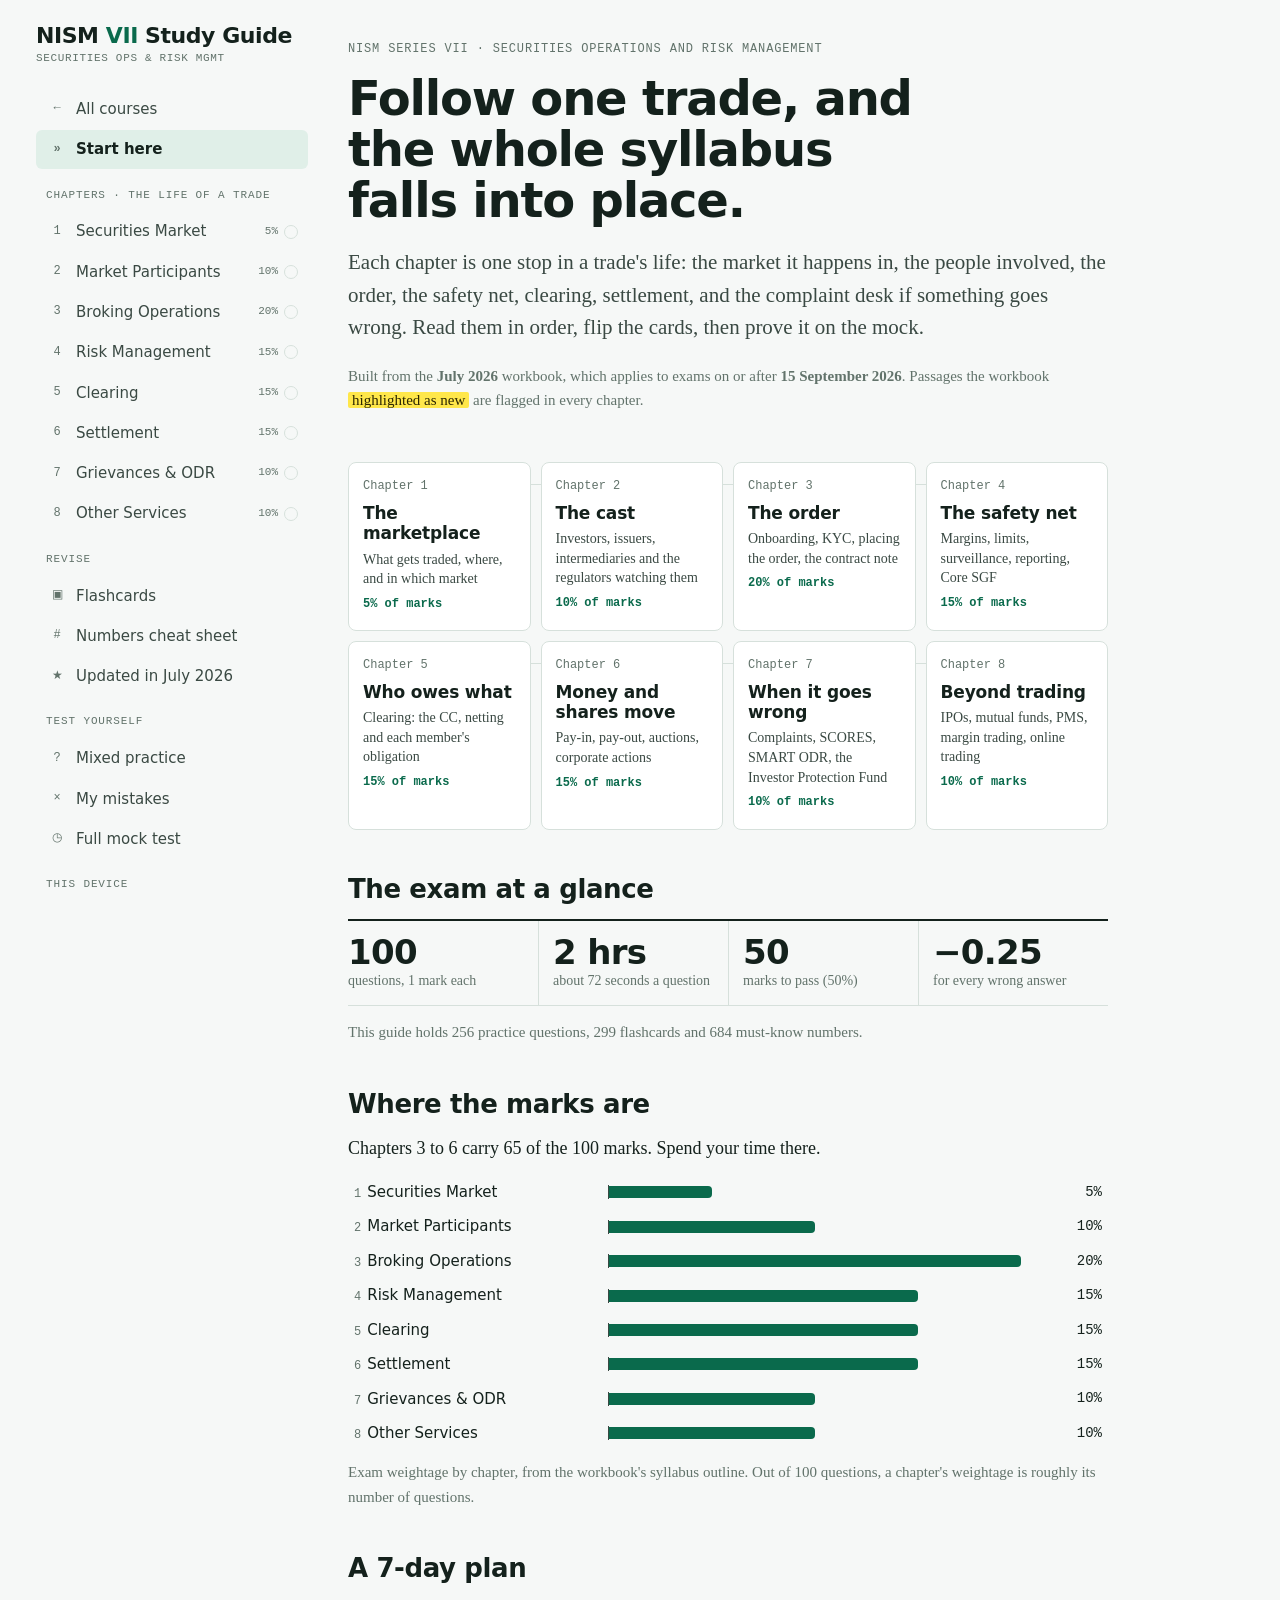
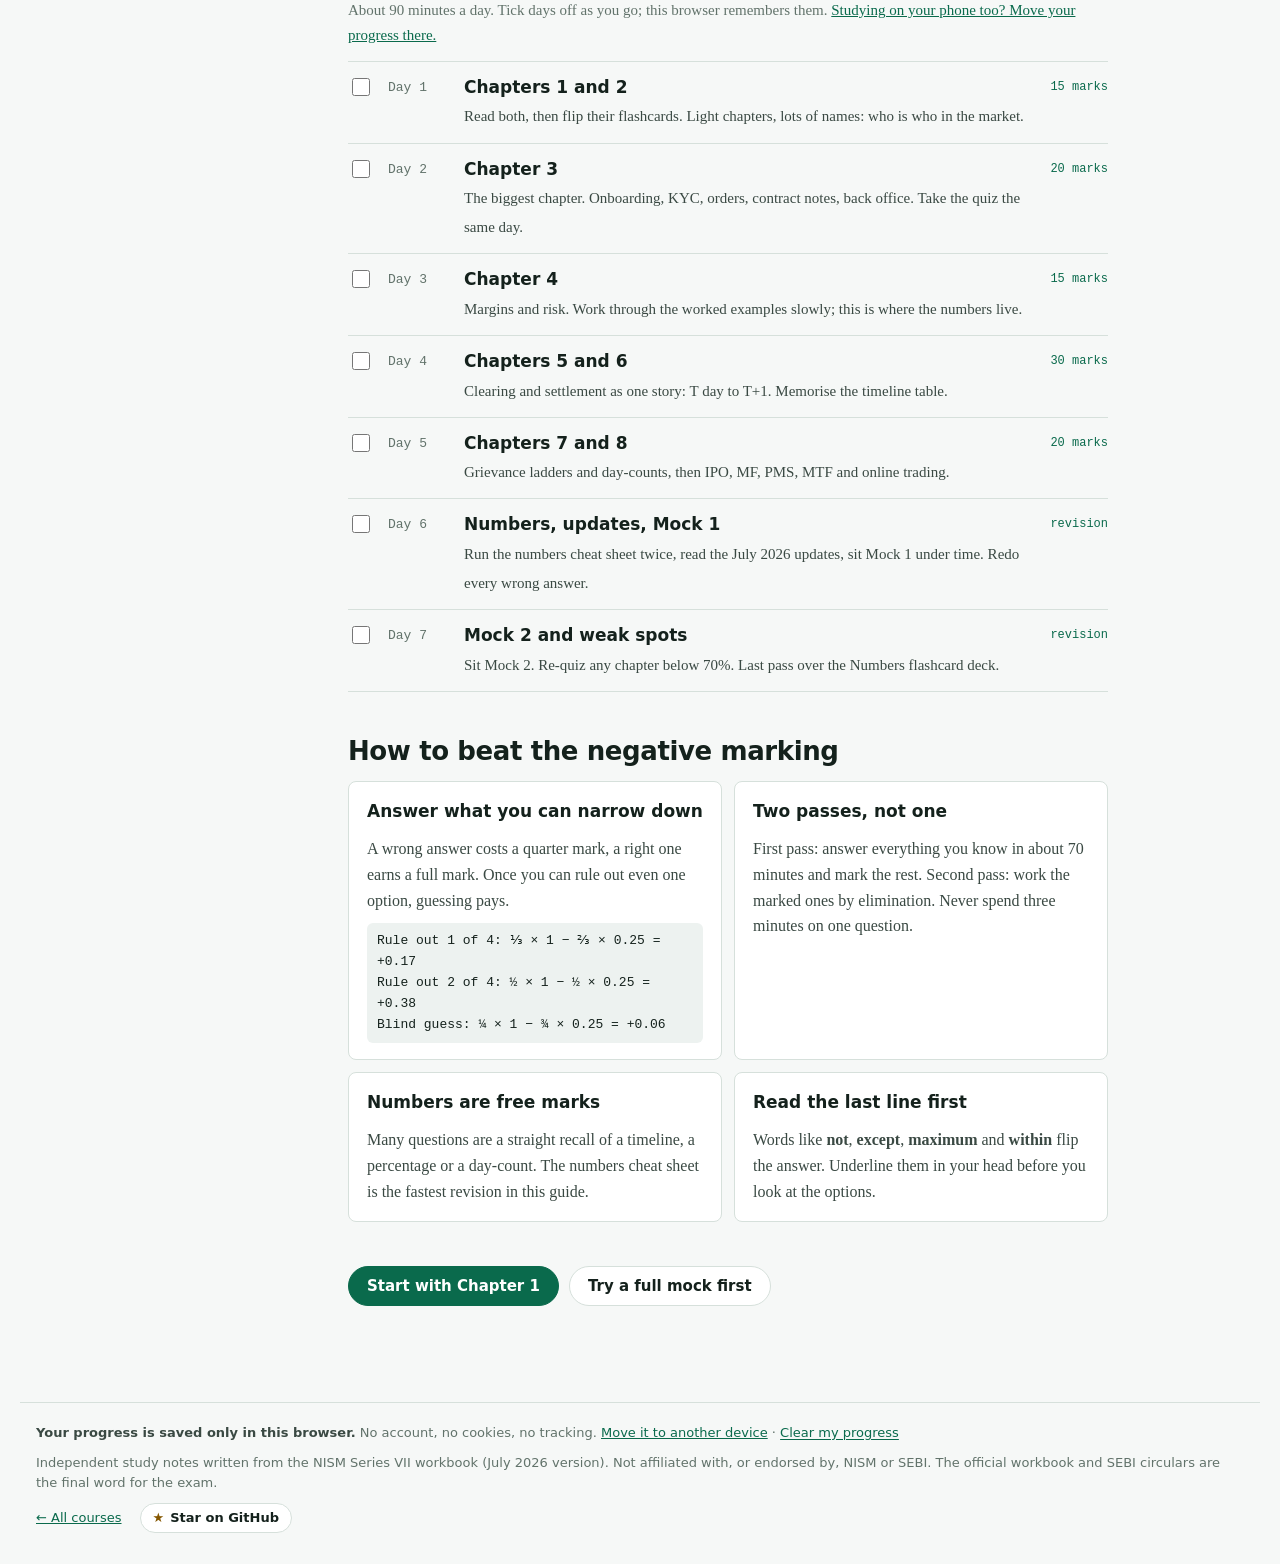
==== commit 42fe89e8: "feat: progress sync" ====
--- a/NISM-VII/site/index.html
+++ b/NISM-VII/site/index.html
@@ -333,6 +333,20 @@
 .upd .where a { color: var(--accent); }
 .empty { padding: 24px; border: 1px dashed var(--line); border-radius: var(--r); color: var(--muted); font-size: 16px; }
 
+/* ---------- progress & sync ---------- */
+.notice { padding: 12px 16px; border-radius: var(--r); background: var(--good-soft); color: var(--ink); font-family: var(--font-display); font-weight: 600; font-size: 15px; margin-bottom: 20px; }
+.notice.err { background: var(--bad-soft); }
+.sync { display: grid; grid-template-columns: 220px minmax(0, 1fr); gap: 24px; align-items: start; background: var(--surface); border: 1px solid var(--line); border-radius: 12px; padding: 22px; }
+.sync > div { min-width: 0; }
+.qr { width: 220px; max-width: 100%; aspect-ratio: 1; background: #ffffff; border-radius: 8px; overflow: hidden; }
+.qr svg { width: 100%; height: 100%; display: block; }
+.synccode { font-family: var(--font-mono); font-size: 13px; line-height: 1.5; word-break: break-all; background: var(--sunk); color: var(--ink); border-radius: 6px; padding: 10px 12px; margin: 14px 0 6px; user-select: all; }
+.sync-in { display: flex; flex-wrap: wrap; gap: 10px; margin-top: 12px; }
+.sync-in input { flex: 1 1 260px; min-width: 0; padding: 10px 14px; border-radius: 999px; border: 1px solid var(--line); background: var(--surface); color: var(--ink); font: 14px var(--font-mono); }
+.adds { margin: 8px 0 16px; padding-left: 22px; }
+.adds li { margin-bottom: 4px; }
+@media (max-width: 640px) { .sync { grid-template-columns: minmax(0, 1fr); padding: 18px 16px; } .qr { justify-self: center; } }
+
 /* ---------- footer ---------- */
 .site-foot { max-width: 1240px; margin: 0 auto; padding-block: 20px 32px; padding-left: max(16px, env(safe-area-inset-left, 0px)); padding-right: max(16px, env(safe-area-inset-right, 0px)); border-top: 1px solid var(--line); font-family: var(--font-display); font-size: 13px; line-height: 1.55; color: var(--muted); display: grid; gap: 10px; }
 .site-foot p { margin: 0; }
@@ -404,7 +418,7 @@
 </div>
 
 <footer class="site-foot">
-  <p><b>Your progress is saved only in this browser.</b> No account, no cookies, no tracking. <span id="clearwrap"><button class="linkbtn" data-act="clear-ask">Clear my progress</button></span></p>
+  <p><b>Your progress is saved only in this browser.</b> No account, no cookies, no tracking. <a href="#progress">Move it to another device</a> &middot; <span id="clearwrap"><button class="linkbtn" data-act="clear-ask">Clear my progress</button></span></p>
   <p>Independent study notes written from the NISM Series VII workbook (July 2026 version). Not affiliated with, or endorsed by, NISM or SEBI. The official workbook and SEBI circulars are the final word for the exam.</p>
   <p class="row"><a class="allc" href="../">&larr; All courses</a><a class="star" href="https://github.com/pvzamd/learnings" target="_blank" rel="noopener"><span>&#9733;</span> Star on GitHub</a></p>
 </footer>
@@ -480,6 +494,283 @@
     deck = null; quiz = null; clearInterval(timerHandle);
     renderNav(); render();
     $("#clearwrap").innerHTML = '<span class="done-msg">Progress cleared.</span> ' + CLEAR_IDLE;
+  }
+
+  /* ---------- QR code: byte mode, error correction level M, versions 1-40 ---------- */
+  /* QR-BEGIN */
+  const QR_ECC = [-1, 10, 16, 26, 18, 24, 16, 18, 22, 22, 26, 30, 22, 22, 24, 24, 28, 28, 26, 26, 26, 26, 28, 28, 28, 28, 28, 28, 28, 28, 28, 28, 28, 28, 28, 28, 28, 28, 28, 28, 28];
+  const QR_BLOCKS = [-1, 1, 1, 1, 2, 2, 4, 4, 4, 5, 5, 5, 8, 9, 9, 10, 10, 11, 13, 14, 16, 17, 17, 18, 20, 21, 23, 25, 26, 28, 29, 31, 33, 35, 37, 38, 40, 43, 45, 47, 49];
+  const QR_MASKS = [
+    (x, y) => (x + y) % 2 === 0, (x, y) => y % 2 === 0, (x, y) => x % 3 === 0, (x, y) => (x + y) % 3 === 0,
+    (x, y) => (Math.floor(x / 3) + Math.floor(y / 2)) % 2 === 0, (x, y) => x * y % 2 + x * y % 3 === 0,
+    (x, y) => (x * y % 2 + x * y % 3) % 2 === 0, (x, y) => ((x + y) % 2 + x * y % 3) % 2 === 0
+  ];
+  function qrRawModules(ver) {
+    let r = (16 * ver + 128) * ver + 64;
+    if (ver >= 2) { const na = Math.floor(ver / 7) + 2; r -= (25 * na - 10) * na - 55; if (ver >= 7) r -= 36; }
+    return r;
+  }
+  function qrDataCodewords(ver) { return Math.floor(qrRawModules(ver) / 8) - QR_ECC[ver] * QR_BLOCKS[ver]; }
+  function gfMul(x, y) { let z = 0; for (let i = 7; i >= 0; i--) { z = (z << 1) ^ ((z >>> 7) * 0x11d); z ^= ((y >>> i) & 1) * x; } return z; }
+  function rsDivisor(deg) {
+    const r = new Array(deg).fill(0); r[deg - 1] = 1; let root = 1;
+    for (let i = 0; i < deg; i++) {
+      for (let j = 0; j < deg; j++) { r[j] = gfMul(r[j], root); if (j + 1 < deg) r[j] ^= r[j + 1]; }
+      root = gfMul(root, 0x02);
+    }
+    return r;
+  }
+  function rsRemainder(data, div) {
+    const r = div.map(() => 0);
+    data.forEach(b => { const f = b ^ r.shift(); r.push(0); div.forEach((c, i) => { r[i] ^= gfMul(c, f); }); });
+    return r;
+  }
+  function qrPenalty(m, n) {
+    let score = 0, dark = 0;
+    const line = get => {
+      let p = 0, run = 0, prev = null, str = "";
+      for (let i = 0; i < n; i++) {
+        const v = get(i); str += v ? "1" : "0";
+        if (v === prev) { run++; if (run === 5) p += 3; else if (run > 5) p++; } else { prev = v; run = 1; }
+      }
+      for (let i = 0; i + 11 <= n; i++) { const t = str.substr(i, 11); if (t === "10111010000" || t === "00001011101") p += 40; }
+      return p;
+    };
+    for (let y = 0; y < n; y++) score += line(x => m[y][x]);
+    for (let x = 0; x < n; x++) score += line(y => m[y][x]);
+    for (let y = 0; y < n - 1; y++) for (let x = 0; x < n - 1; x++) { const c = m[y][x]; if (c === m[y][x + 1] && c === m[y + 1][x] && c === m[y + 1][x + 1]) score += 3; }
+    for (let y = 0; y < n; y++) for (let x = 0; x < n; x++) if (m[y][x]) dark++;
+    return score + Math.floor(Math.abs(dark * 20 - n * n * 10) / (n * n)) * 10;
+  }
+  function makeQR(text) {
+    const bytes = Array.from(new TextEncoder().encode(text));
+    let ver = 1;
+    while (ver <= 40 && 4 + (ver < 10 ? 8 : 16) + bytes.length * 8 > qrDataCodewords(ver) * 8) ver++;
+    if (ver > 40) throw new Error("Text too long for a QR code");
+    const cap = qrDataCodewords(ver) * 8, bits = [];
+    const put = (v, n) => { for (let i = n - 1; i >= 0; i--) bits.push((v >>> i) & 1); };
+    put(4, 4); put(bytes.length, ver < 10 ? 8 : 16); bytes.forEach(b => put(b, 8));
+    put(0, Math.min(4, cap - bits.length));
+    put(0, (8 - bits.length % 8) % 8);
+    for (let pad = 0xec; bits.length < cap; pad ^= 0xec ^ 0x11) put(pad, 8);
+    const data = [];
+    for (let i = 0; i < bits.length; i += 8) { let v = 0; for (let j = 0; j < 8; j++) v = (v << 1) | bits[i + j]; data.push(v); }
+    const nb = QR_BLOCKS[ver], ecl = QR_ECC[ver], raw = Math.floor(qrRawModules(ver) / 8);
+    const nShort = nb - raw % nb, shortLen = Math.floor(raw / nb), div = rsDivisor(ecl), blocks = [];
+    for (let i = 0, k = 0; i < nb; i++) {
+      const dat = data.slice(k, k + shortLen - ecl + (i < nShort ? 0 : 1)); k += dat.length;
+      const ecc = rsRemainder(dat, div); if (i < nShort) dat.push(0); blocks.push(dat.concat(ecc));
+    }
+    const cw = [];
+    for (let i = 0; i < blocks[0].length; i++) blocks.forEach((b, j) => { if (i !== shortLen - ecl || j >= nShort) cw.push(b[i]); });
+    const size = ver * 4 + 17;
+    const mod = Array.from({ length: size }, () => new Array(size).fill(false));
+    const fn = Array.from({ length: size }, () => new Array(size).fill(false));
+    const set = (x, y, d) => { mod[y][x] = d; fn[y][x] = true; };
+    for (let i = 0; i < size; i++) { set(6, i, i % 2 === 0); set(i, 6, i % 2 === 0); }
+    [[3, 3], [size - 4, 3], [3, size - 4]].forEach(([cx, cy]) => {
+      for (let dy = -4; dy <= 4; dy++) for (let dx = -4; dx <= 4; dx++) {
+        const x = cx + dx, y = cy + dy, dist = Math.max(Math.abs(dx), Math.abs(dy));
+        if (x >= 0 && x < size && y >= 0 && y < size) set(x, y, dist !== 2 && dist !== 4);
+      }
+    });
+    if (ver > 1) {
+      const na = Math.floor(ver / 7) + 2, step = Math.floor((ver * 8 + na * 3 + 5) / (na * 4 - 4)) * 2, pos = [6];
+      for (let q = size - 7; pos.length < na; q -= step) pos.splice(1, 0, q);
+      pos.forEach((ax, i) => pos.forEach((ay, j) => {
+        if ((i === 0 && j === 0) || (i === 0 && j === na - 1) || (i === na - 1 && j === 0)) return;
+        for (let dy = -2; dy <= 2; dy++) for (let dx = -2; dx <= 2; dx++) set(ax + dx, ay + dy, Math.max(Math.abs(dx), Math.abs(dy)) !== 1);
+      }));
+    }
+    const drawFormat = mask => {
+      const d = mask; /* level M = 00 */
+      let r = d; for (let i = 0; i < 10; i++) r = (r << 1) ^ ((r >>> 9) * 0x537);
+      const b = ((d << 10) | r) ^ 0x5412, bit = i => ((b >>> i) & 1) === 1;
+      for (let i = 0; i <= 5; i++) set(8, i, bit(i));
+      set(8, 7, bit(6)); set(8, 8, bit(7)); set(7, 8, bit(8));
+      for (let i = 9; i < 15; i++) set(14 - i, 8, bit(i));
+      for (let i = 0; i < 8; i++) set(size - 1 - i, 8, bit(i));
+      for (let i = 8; i < 15; i++) set(8, size - 15 + i, bit(i));
+      set(8, size - 8, true);
+    };
+    drawFormat(0);
+    if (ver >= 7) {
+      let r = ver; for (let i = 0; i < 12; i++) r = (r << 1) ^ ((r >>> 11) * 0x1f25);
+      const b = (ver << 12) | r;
+      for (let i = 0; i < 18; i++) { const d = ((b >>> i) & 1) === 1, a = size - 11 + i % 3, c = Math.floor(i / 3); set(a, c, d); set(c, a, d); }
+    }
+    let bi = 0;
+    for (let right = size - 1; right >= 1; right -= 2) {
+      if (right === 6) right = 5;
+      for (let v = 0; v < size; v++) for (let j = 0; j < 2; j++) {
+        const x = right - j, y = ((right + 1) & 2) === 0 ? size - 1 - v : v;
+        if (!fn[y][x] && bi < cw.length * 8) { mod[y][x] = ((cw[bi >>> 3] >>> (7 - (bi & 7))) & 1) === 1; bi++; }
+      }
+    }
+    const applyMask = mk => { for (let y = 0; y < size; y++) for (let x = 0; x < size; x++) if (!fn[y][x] && QR_MASKS[mk](x, y)) mod[y][x] = !mod[y][x]; };
+    let best = 0, bestScore = Infinity;
+    for (let mk = 0; mk < 8; mk++) {
+      applyMask(mk); drawFormat(mk);
+      const sc = qrPenalty(mod, size);
+      if (sc < bestScore) { bestScore = sc; best = mk; }
+      applyMask(mk);
+    }
+    applyMask(best); drawFormat(best);
+    return { size, version: ver, mask: best, isDark: (x, y) => mod[y][x], isFunction: (x, y) => fn[y][x] };
+  }
+  function qrSVG(text) {
+    const q = makeQR(text), pad = 4, w = q.size + pad * 2;
+    let d = "";
+    for (let y = 0; y < q.size; y++) for (let x = 0; x < q.size; x++) if (q.isDark(x, y)) d += "M" + (x + pad) + " " + (y + pad) + "h1v1h-1z";
+    return '<svg viewBox="0 0 ' + w + " " + w + '" role="img" aria-label="QR code of your progress link" shape-rendering="crispEdges"><rect width="' + w + '" height="' + w + '" fill="#ffffff"/><path d="' + d + '" fill="#000000"/></svg>';
+  }
+  /* QR-END */
+
+  /* ---------- progress sync: no server, the link itself carries the progress ----------
+     Code = "nism7." + base64url(bytes): version, content fingerprint, chapters read, plan days,
+     best quiz % per chapter, mistakes bitset, mock-seen bitset, CRC-8. Questions are addressed by
+     position, so questions may only ever be appended to a chapter, never reordered or deleted. */
+  const SYNC_KEY = "nism7", SYNC_VER = 1, PLAN_DAYS = 7;
+  const QIDX = {}; ALLQ.forEach((q, i) => { QIDX[q.qid] = i; });
+  const SYNC_RB = Math.ceil(CH.length / 8), SYNC_QB = Math.ceil(ALLQ.length / 8);
+  const SYNC_LEN = 2 + SYNC_RB + 1 + CH.length + SYNC_QB * 2 + 1;
+  function syncFingerprint() {
+    let h = 0x811c9dc5;
+    CH.forEach(c => { h = Math.imul(h ^ c.questions.length, 16777619) >>> 0; });
+    return Math.imul(h ^ CH.length, 16777619) >>> 24;
+  }
+  function crc8(a) { let c = 0; for (let i = 0; i < a.length; i++) { c ^= a[i]; for (let k = 0; k < 8; k++) c = c & 0x80 ? ((c << 1) ^ 0x07) & 0xff : (c << 1) & 0xff; } return c; }
+  function b64u(a) { let s = ""; for (let i = 0; i < a.length; i++) s += String.fromCharCode(a[i]); return btoa(s).replace(/\+/g, "-").replace(/\//g, "_").replace(/=+$/, ""); }
+  function unb64u(str) { let s = str.replace(/-/g, "+").replace(/_/g, "/"); while (s.length % 4) s += "="; const bin = atob(s), out = new Uint8Array(bin.length); for (let i = 0; i < bin.length; i++) out[i] = bin.charCodeAt(i); return out; }
+  function encodeProgress() {
+    const b = new Uint8Array(SYNC_LEN); let o = 0;
+    b[o++] = SYNC_VER; b[o++] = syncFingerprint();
+    CH.forEach((c, i) => { if (S.read[c.id]) b[o + (i >> 3)] |= 1 << (i & 7); }); o += SYNC_RB;
+    for (let i = 0; i < PLAN_DAYS; i++) if (S.plan[i]) b[o] |= 1 << i;
+    o += 1;
+    CH.forEach(c => { b[o++] = S.best[c.id] != null ? Math.max(0, Math.min(100, S.best[c.id])) : 255; });
+    const bitsAt = (ids, off) => ids.forEach(id => { const i = QIDX[id]; if (i != null) b[off + (i >> 3)] |= 1 << (i & 7); });
+    bitsAt(S.wrong, o); o += SYNC_QB;
+    bitsAt(S.mockSeen, o); o += SYNC_QB;
+    b[o] = crc8(b.subarray(0, o));
+    return SYNC_KEY + "." + b64u(b);
+  }
+  function codePart(input) {
+    let s = String(input || "").replace(/\s+/g, "");
+    const at = s.indexOf("#sync-");
+    return at >= 0 ? s.slice(at + 6) : s;
+  }
+  function decodeProgress(input) {
+    const s = codePart(input), dot = s.indexOf(".");
+    if (dot < 0) return { error: "That doesn't look like a progress link or code. Copy the whole thing again." };
+    if (s.slice(0, dot) !== SYNC_KEY) return { error: "That code belongs to a different course's guide." };
+    let b;
+    try { b = unb64u(s.slice(dot + 1)); } catch (e) { return { error: "That code has characters that don't belong in it. Copy it again instead of retyping it." }; }
+    if (b.length !== SYNC_LEN) return { error: "That code is incomplete or has extra characters. Copy the whole link or code again." };
+    if (crc8(b.subarray(0, SYNC_LEN - 1)) !== b[SYNC_LEN - 1]) return { error: "That code has a typo somewhere. Copy it again instead of retyping it." };
+    if (b[0] !== SYNC_VER || b[1] !== syncFingerprint()) return { error: "That code was made with a different version of this guide. Reload the guide on your other device and make a fresh link." };
+    const inc = { read: [], plan: [], best: {}, wrong: [], seen: [] };
+    let o = 2;
+    CH.forEach((c, i) => { if (b[o + (i >> 3)] & (1 << (i & 7))) inc.read.push(c.id); }); o += SYNC_RB;
+    for (let i = 0; i < PLAN_DAYS; i++) if (b[o] & (1 << i)) inc.plan.push(String(i));
+    o += 1;
+    CH.forEach(c => { const v = b[o++]; if (v <= 100) inc.best[c.id] = v; });
+    const bitsFrom = (off, out) => { for (let i = 0; i < ALLQ.length; i++) if (b[off + (i >> 3)] & (1 << (i & 7))) out.push(ALLQ[i].qid); };
+    bitsFrom(o, inc.wrong); o += SYNC_QB;
+    bitsFrom(o, inc.seen);
+    return { inc };
+  }
+  function syncDiff(inc) {
+    const w = wrongSet(), seen = new Set(S.mockSeen);
+    const d = { read: inc.read.filter(id => !S.read[id]), plan: inc.plan.filter(i => !S.plan[i]), best: [], wrong: inc.wrong.filter(id => !w.has(id)), seen: inc.seen.filter(id => !seen.has(id)).length };
+    CH.forEach(c => { const v = inc.best[c.id]; if (v != null && (S.best[c.id] == null || v > S.best[c.id])) d.best.push(c.id); });
+    return d;
+  }
+  function diffItems(d) {
+    const n = (k, one, many) => k + " " + (k === 1 ? one : many);
+    const it = [];
+    if (d.read.length) it.push(n(d.read.length, "chapter marked as read", "chapters marked as read") + " (" + d.read.map(id => "Ch " + id).join(", ") + ")");
+    if (d.best.length) it.push(n(d.best.length, "better quiz score", "better quiz scores") + " (" + d.best.map(id => "Ch " + id).join(", ") + ")");
+    if (d.wrong.length) it.push(n(d.wrong.length, "mistake to review", "mistakes to review"));
+    if (d.plan.length) it.push(n(d.plan.length, "plan day ticked", "plan days ticked"));
+    if (d.seen) it.push(n(d.seen, "mock question already seen, so your next mock stays fresh", "mock questions already seen, so your next mock stays fresh"));
+    return it;
+  }
+  function applySync(inc) {
+    const d = syncDiff(inc);
+    d.read.forEach(id => { S.read[id] = true; });
+    d.plan.forEach(i => { S.plan[i] = true; });
+    d.best.forEach(id => { S.best[id] = inc.best[id]; });
+    S.wrong = Array.from(new Set(S.wrong.concat(inc.wrong)));
+    S.mockSeen = Array.from(new Set(S.mockSeen.concat(inc.seen)));
+    if (S.mockSeen.length >= ALLQ.length) S.mockSeen = [];
+    ["read", "plan", "best", "wrong", "mockSeen"].forEach(save);
+    return d;
+  }
+  let syncFlash = "", pendingSync = null;
+  const syncLink = code => location.href.split("#")[0] + "#sync-" + code;
+  function mockScore(m) {
+    let r = 0, w = 0;
+    m.ids.forEach((id, i) => { if (m.ans[i] != null) { if (m.ans[i] === QBY[id].answer) r++; else w++; } });
+    return r - w * 0.25;
+  }
+  function viewProgress() {
+    const code = encodeProgress(), link = syncLink(code);
+    const readN = CH.filter(c => S.read[c.id]).length, planN = Object.keys(S.plan).filter(k => S.plan[k]).length;
+    const mock = S.mock && S.mock.done ? mockScore(S.mock) : null;
+    let qr;
+    try { qr = qrSVG(link); } catch (e) { qr = '<p class="small" style="padding:16px">No QR code here. Use Copy link instead.</p>'; }
+    const rows = CH.map(c => "<tr><td>" + c.id + ". " + c.short + "</td><td>" + (S.read[c.id] ? "Read" : "&ndash;") + "</td><td>" + (S.best[c.id] != null ? S.best[c.id] + "%" : "&ndash;") + "</td></tr>").join("");
+    const flash = syncFlash; syncFlash = "";
+    return '<div class="page">' + (flash ? '<div class="notice" role="status">' + flash + "</div>" : "") +
+      '<div class="eyebrow">This device</div><h1>Your progress</h1>' +
+      '<p class="lead">Saved only in this browser. To carry on with your phone or another computer, open your progress link there. Nothing is uploaded: the link itself carries your progress.</p>' +
+      '<div class="score"><div><b>' + readN + "/" + CH.length + '</b><span>chapters read</span></div><div><b>' + S.wrong.length + '</b><span>mistakes to review</span></div><div><b>' + (mock == null ? "&ndash;" : Number.isInteger(mock) ? mock : mock.toFixed(2)) + '</b><span>last mock score</span></div></div>' +
+      '<div class="scroll"><table><thead><tr><th>Chapter</th><th>Read</th><th>Best quiz</th></tr></thead><tbody>' + rows + '</tbody></table></div>' +
+      '<p class="small" style="margin-top:10px">' + planN + " of " + PLAN_DAYS + " plan days ticked.</p>" +
+      '<h2 style="margin-top:36px">Move it to another device</h2>' +
+      '<div class="sync"><div class="qr">' + qr + "</div><div>" +
+      "<p><b>Phone:</b> point the camera at this code and open the link. <b>Computer or tablet:</b> copy the link and send it to yourself, for example on WhatsApp or by email.</p>" +
+      '<div class="btns"><button class="btn primary" data-act="sync-copy-link" data-label="Copy link">Copy link</button>' +
+      (typeof navigator !== "undefined" && navigator.share ? '<button class="btn" data-act="sync-share">Share</button>' : "") +
+      '<button class="btn" data-act="sync-copy-code" data-label="Copy code">Copy code</button></div>' +
+      '<div class="synccode" id="synccode">' + esc(code) + "</div>" +
+      '<p class="small">' + code.length + " characters. Opening it on the other device only adds progress there; it never removes or lowers anything.</p></div></div>" +
+      '<h2 style="margin-top:36px">Add progress from another device</h2>' +
+      "<p>Opened a progress link already? Then you're done. Otherwise, paste a link or code here.</p>" +
+      '<div class="sync-in"><input id="syncinput" type="text" placeholder="Paste a progress link or code" aria-label="Progress link or code" autocomplete="off" spellcheck="false"><button class="btn primary" data-act="sync-check">Check</button></div><div id="syncerr"></div>' +
+      "</div>";
+  }
+  function viewSyncIn(arg) {
+    const r = decodeProgress(arg);
+    pendingSync = r.inc || null;
+    if (r.error) return '<div class="page"><div class="eyebrow">Progress link</div><h1>This link didn\'t work</h1><div class="notice err">' + r.error + '</div><div class="btns"><button class="btn" data-act="sync-skip">Go to your progress page</button></div></div>';
+    const items = diffItems(syncDiff(r.inc));
+    return '<div class="page"><div class="eyebrow">Progress link</div><h1>Add progress from your other device?</h1>' +
+      (items.length
+        ? '<p class="lead">This link carries your progress from another device. Adding it brings in:</p><ul class="adds">' + items.map(x => "<li>" + x + "</li>").join("") +
+          '</ul><p class="small">Nothing on this device is removed or lowered.</p><div class="btns"><button class="btn primary" data-act="sync-apply">Add to this device</button><button class="btn" data-act="sync-skip">Not now</button></div>'
+        : '<p class="lead">This device already has everything in that link, so there is nothing to add.</p><div class="btns"><button class="btn primary" data-act="sync-skip">Go to your progress page</button></div>') +
+      "</div>";
+  }
+  function goProgress() {
+    try { history.replaceState(null, "", location.pathname + location.search + "#progress"); } catch (e) { location.hash = "#progress"; return; }
+    render();
+  }
+  function checkSyncInput() {
+    const v = $("#syncinput").value, r = decodeProgress(v);
+    if (r.error) $("#syncerr").innerHTML = '<div class="notice err" style="margin-top:12px">' + r.error + "</div>";
+    else location.hash = "#sync-" + codePart(v);
+  }
+  function copyText(text, btn) {
+    const label = btn.dataset.label || btn.textContent;
+    const show = msg => { btn.textContent = msg; setTimeout(() => { btn.textContent = label; }, 2000); };
+    const fallback = () => {
+      const el = $("#synccode");
+      try { const rg = document.createRange(); rg.selectNodeContents(el); const sel = window.getSelection(); sel.removeAllRanges(); sel.addRange(rg); show("Code selected: press Ctrl+C"); }
+      catch (e) { show("Copy the code below"); }
+    };
+    try { navigator.clipboard.writeText(text).then(() => show("Copied"), fallback); } catch (e) { fallback(); }
   }
 
   /* ---------- blocks ---------- */
@@ -526,6 +817,7 @@
     h += '<a href="#quiz-mixed" data-r="quiz-mixed"><span class="no">?</span><span class="t">Mixed practice</span><span class="meta"></span></a>';
     h += '<a href="#quiz-mistakes" data-r="quiz-mistakes"><span class="no">&#215;</span><span class="t">My mistakes</span><span class="meta">' + (wrongN ? '<span class="pill">' + wrongN + "</span>" : "") + "</span></a>";
     h += '<a href="#mock" data-r="mock"><span class="no">&#9719;</span><span class="t">Full mock test</span><span class="meta">' + (S.mock && !S.mock.done ? "live" : "") + "</span></a>";
+    h += '<div class="grp">This device</div><a href="#progress" data-r="progress"><span class="no">&#8644;</span><span class="t">Your progress &amp; sync</span><span class="meta"></span></a>';
     $("#nav").innerHTML = h;
     const readN = CH.filter(c => S.read[c.id]).length;
     $("#railprog").innerHTML = readN + " of 8 chapters read" + '<div class="bar"><i style="width:' + (readN / 8 * 100) + '%"></i></div>';
@@ -544,7 +836,8 @@
     if ((m = h.match(/^ch(\d)$/)) && byId[+m[1]]) return { view: "ch", arg: +m[1] };
     if ((m = h.match(/^cards(?:-(\w+))?$/))) return { view: "cards", arg: m[1] || "all" };
     if ((m = h.match(/^quiz-(\w+)$/))) return { view: "quiz", arg: /^\d$/.test(m[1]) ? +m[1] : m[1] };
-    if (["numbers", "mock", "updates", "home"].includes(h)) return { view: h };
+    if ((m = h.match(/^sync-(.+)$/))) return { view: "sync", arg: m[1] };
+    if (["numbers", "mock", "updates", "home", "progress"].includes(h)) return { view: h };
     return { view: "home" };
   }
   let lastHash = null;
@@ -558,6 +851,8 @@
     else if (r.view === "numbers") v.innerHTML = viewNumbers();
     else if (r.view === "updates") v.innerHTML = viewUpdates();
     else if (r.view === "mock") v.innerHTML = viewMock();
+    else if (r.view === "progress") v.innerHTML = viewProgress();
+    else if (r.view === "sync") v.innerHTML = viewSyncIn(r.arg);
     else v.innerHTML = viewHome();
     if (r.view === "mock") startTimer();
     if (r.view === "cards") drawCard();
@@ -592,7 +887,7 @@
       "<div><b>100</b><span>questions, 1 mark each</span></div><div><b>2 hrs</b><span>about 72 seconds a question</span></div><div><b>50</b><span>marks to pass (50%)</span></div><div><b>&minus;0.25</b><span>for every wrong answer</span></div></div>" +
       '<p class="small">This guide holds ' + totQ + " practice questions, " + totF + " flashcards and " + totN + " must-know numbers.</p></section>" +
       '<section class="block"><h2>Where the marks are</h2><p>Chapters 3 to 6 carry 65 of the 100 marks. Spend your time there.</p><div class="wbars" role="list">' + bars + '</div><p class="small">Exam weightage by chapter, from the workbook\'s syllabus outline. Out of 100 questions, a chapter\'s weightage is roughly its number of questions.</p></section>' +
-      '<section class="block"><h2>A 7-day plan</h2><p class="small">About 90 minutes a day. Tick days off as you go; this browser remembers them.</p><ol class="plan">' + plan + "</ol></section>" +
+      '<section class="block"><h2>A 7-day plan</h2><p class="small">About 90 minutes a day. Tick days off as you go; this browser remembers them. <a href="#progress">Studying on your phone too? Move your progress there.</a></p><ol class="plan">' + plan + "</ol></section>" +
       '<section class="block"><h2>How to beat the negative marking</h2><div class="tips">' +
       '<div class="tip-card"><h3>Answer what you can narrow down</h3><p>A wrong answer costs a quarter mark, a right one earns a full mark. Once you can rule out even one option, guessing pays.</p><div class="calc">Rule out 1 of 4: &#8531; &times; 1 &minus; &#8532; &times; 0.25 = +0.17<br>Rule out 2 of 4: &frac12; &times; 1 &minus; &frac12; &times; 0.25 = +0.38<br>Blind guess: &frac14; &times; 1 &minus; &frac34; &times; 0.25 = +0.06</div></div>' +
       '<div class="tip-card"><h3>Two passes, not one</h3><p>First pass: answer everything you know in about 70 minutes and mark the rest. Second pass: work the marked ones by elimination. Never spend three minutes on one question.</p></div>' +
@@ -883,6 +1178,12 @@
     else if (act === "clear-ask") { $("#clearwrap").innerHTML = 'This deletes chapters read, quiz scores, mistakes, plan ticks and any mock in progress, in this browser only. <button class="linkbtn danger" data-act="clear-yes">Delete my progress</button> &middot; <button class="linkbtn" data-act="clear-no">Cancel</button>'; }
     else if (act === "clear-no") { $("#clearwrap").innerHTML = CLEAR_IDLE; }
     else if (act === "clear-yes") clearAll();
+    else if (act === "sync-apply") { if (pendingSync) { const d = applySync(pendingSync); pendingSync = null; syncFlash = "Added to this device: " + diffItems(d).join("; ") + "."; renderNav(); } goProgress(); }
+    else if (act === "sync-skip") { pendingSync = null; goProgress(); }
+    else if (act === "sync-copy-link") copyText(syncLink(encodeProgress()), t);
+    else if (act === "sync-copy-code") copyText(encodeProgress(), t);
+    else if (act === "sync-share") { try { navigator.share({ title: "My NISM VII study progress", url: syncLink(encodeProgress()) }).catch(() => {}); } catch (err) { /* share sheet unavailable */ } }
+    else if (act === "sync-check") checkSyncInput();
     else if (act === "mock-filter") { S.mock.filter = t.dataset.f; save("mock"); $("#view").innerHTML = mockResult(); }
   });
   let pendingJump = null;
@@ -897,6 +1198,7 @@
   });
   document.addEventListener("input", e => { if (e.target.id === "numsearch") filterNumbers(e.target.value); });
   document.addEventListener("keydown", e => {
+    if (e.target.id === "syncinput" && e.key === "Enter") { e.preventDefault(); checkSyncInput(); return; }
     if (e.target.matches("input, textarea") || e.metaKey || e.ctrlKey || e.altKey) return;
     const r = currentRoute();
     if (r.view === "cards" && deck && deck.queue.length) {
